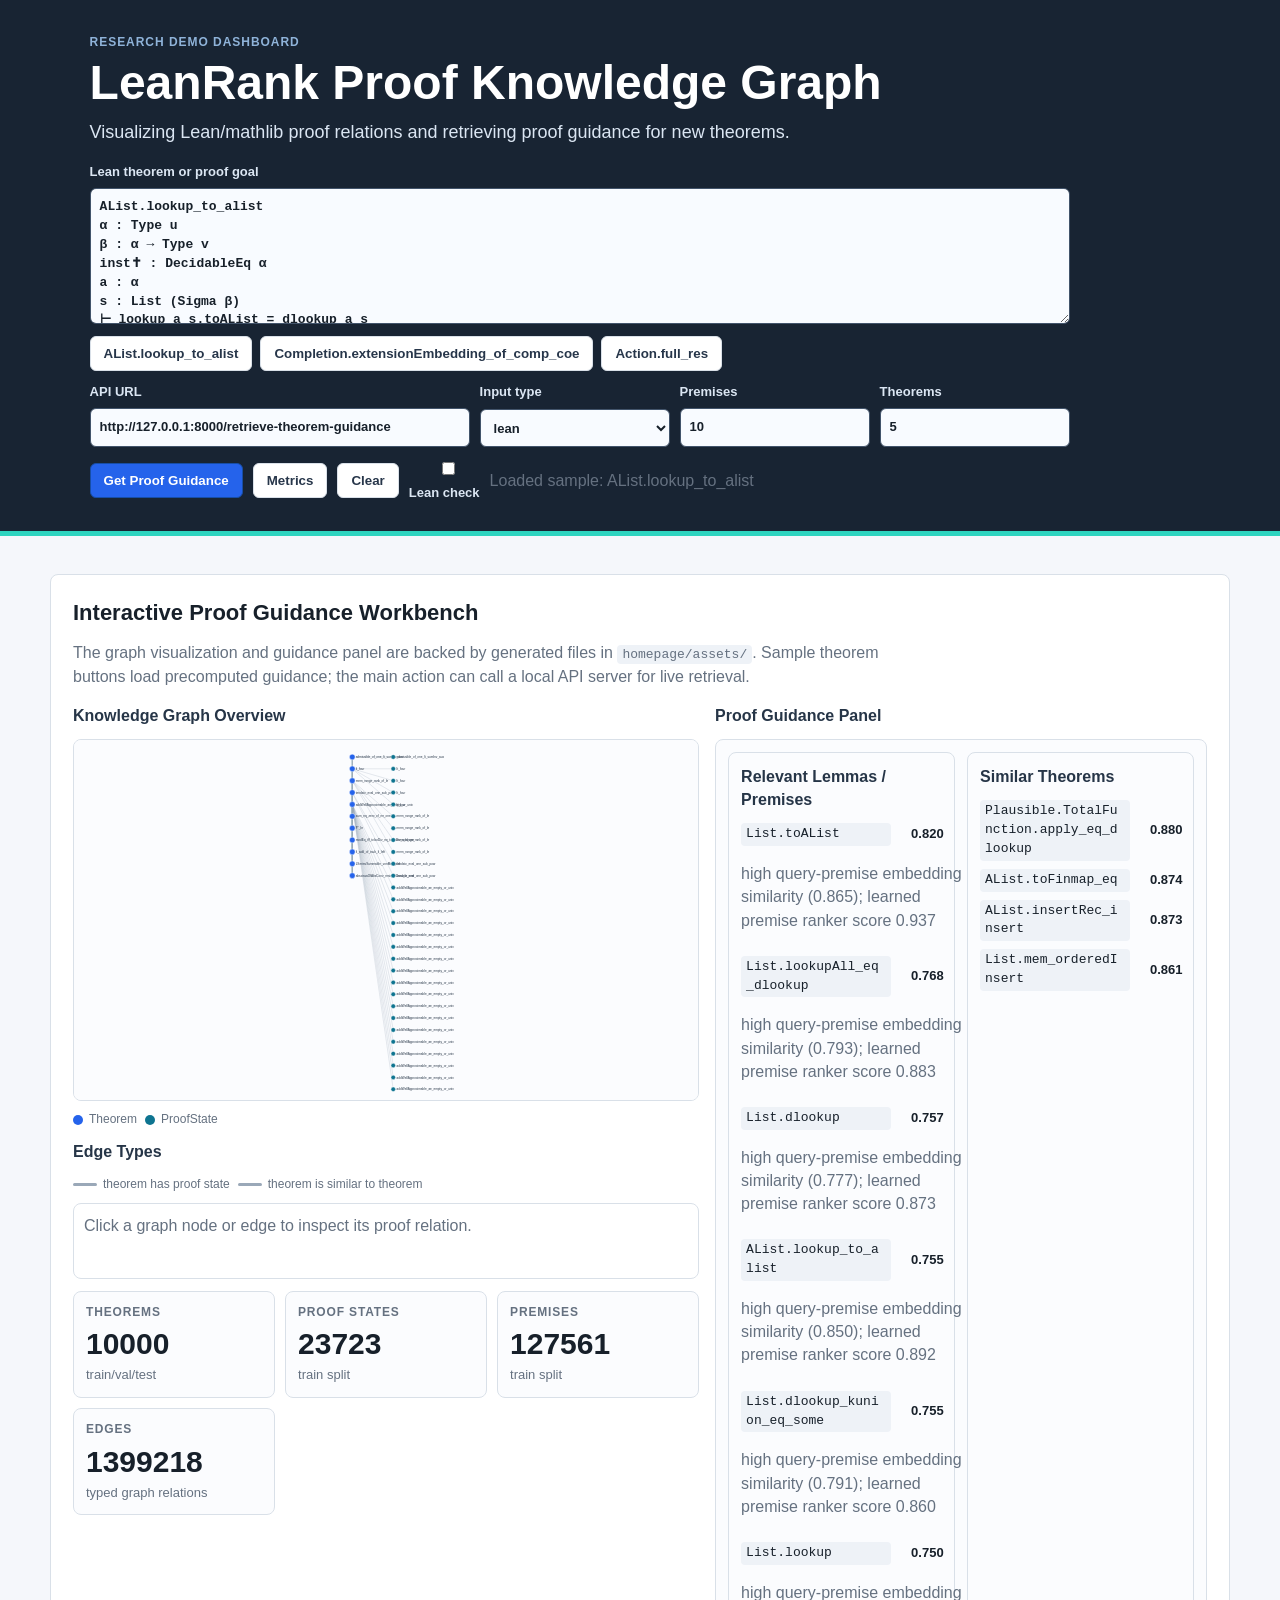
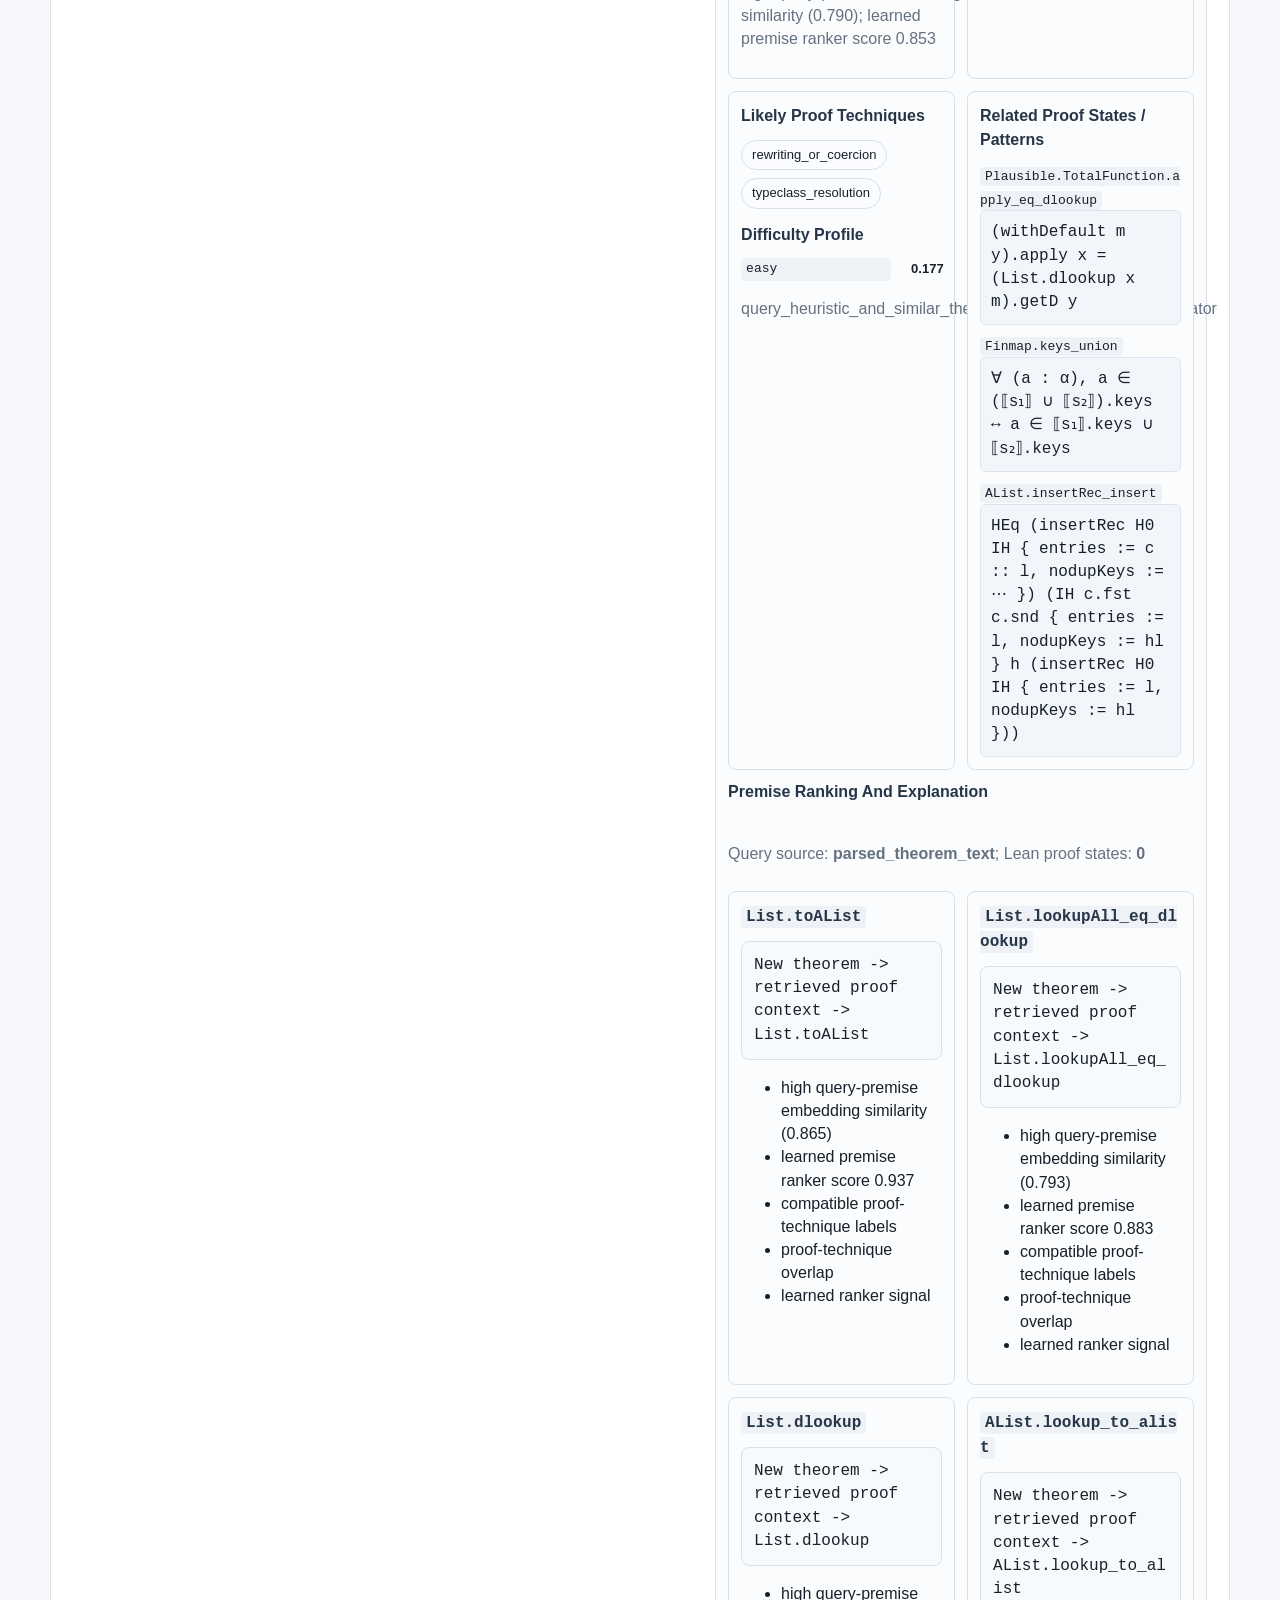
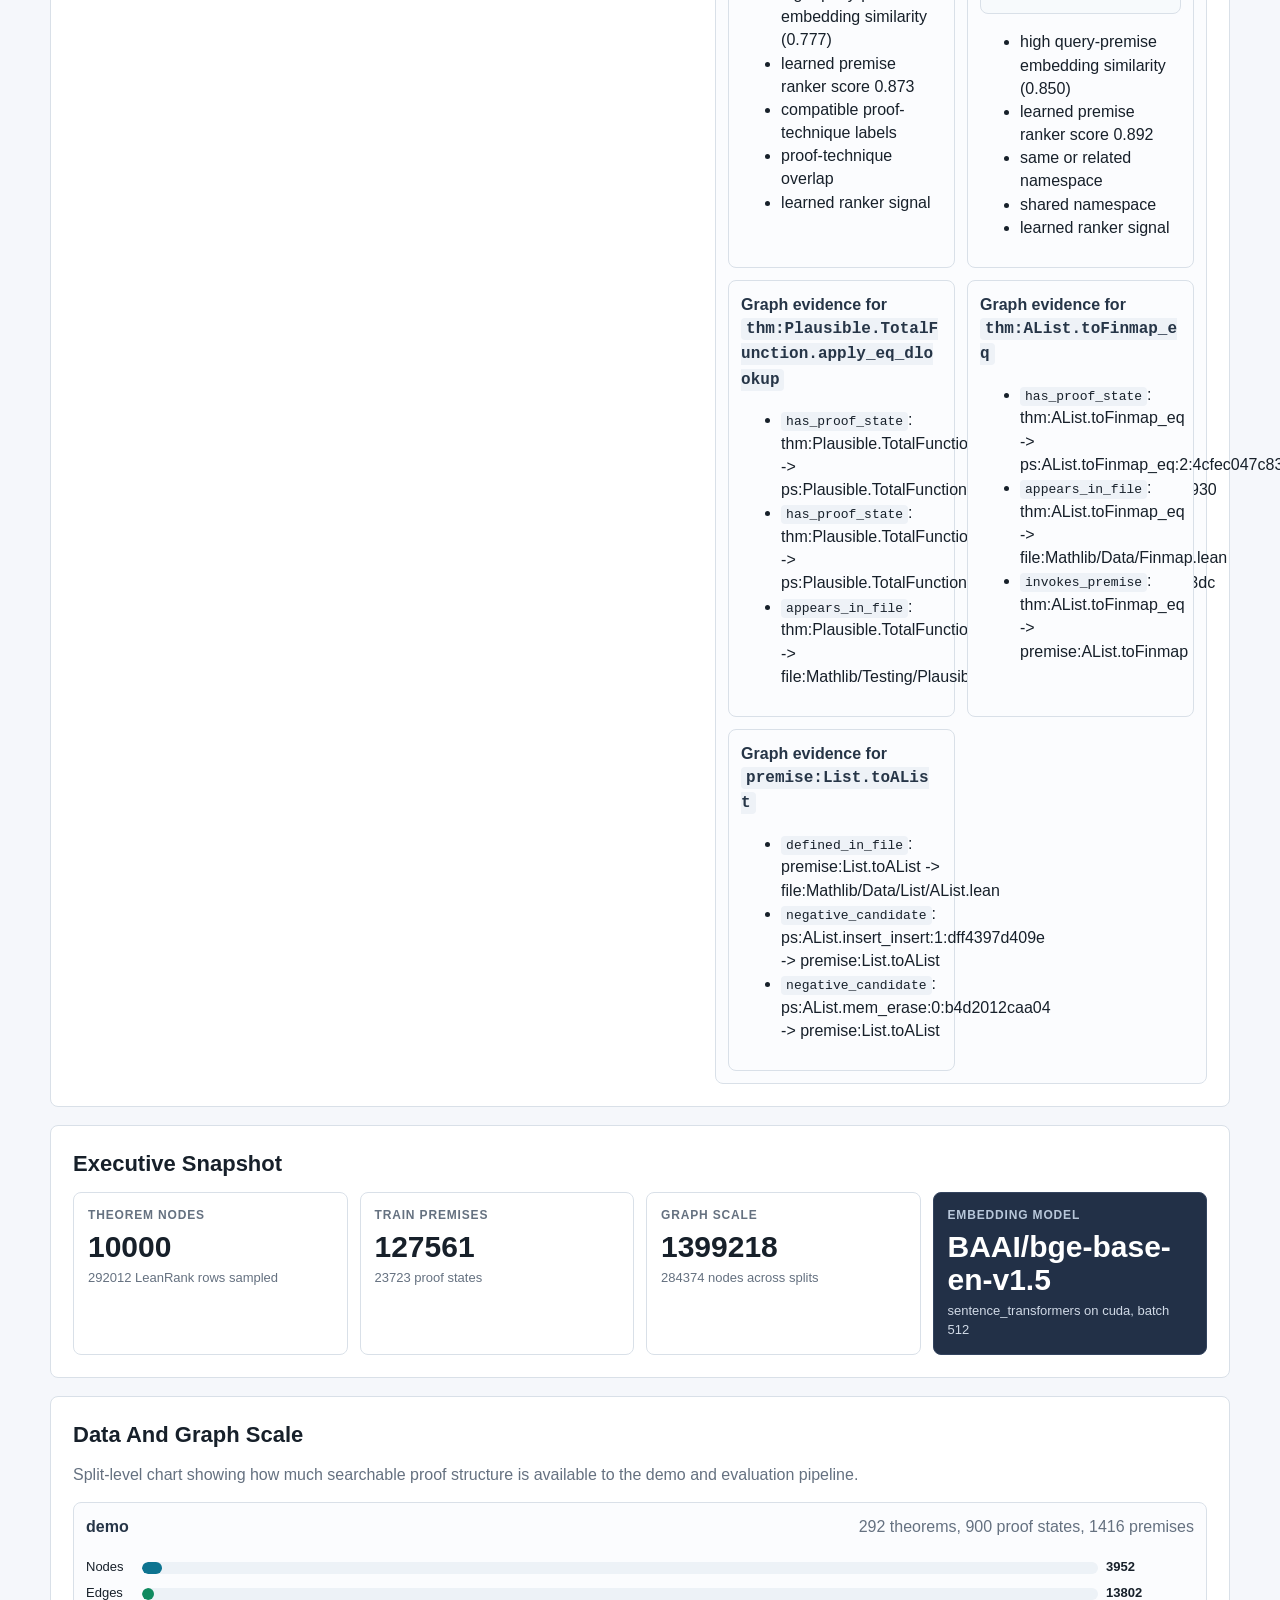
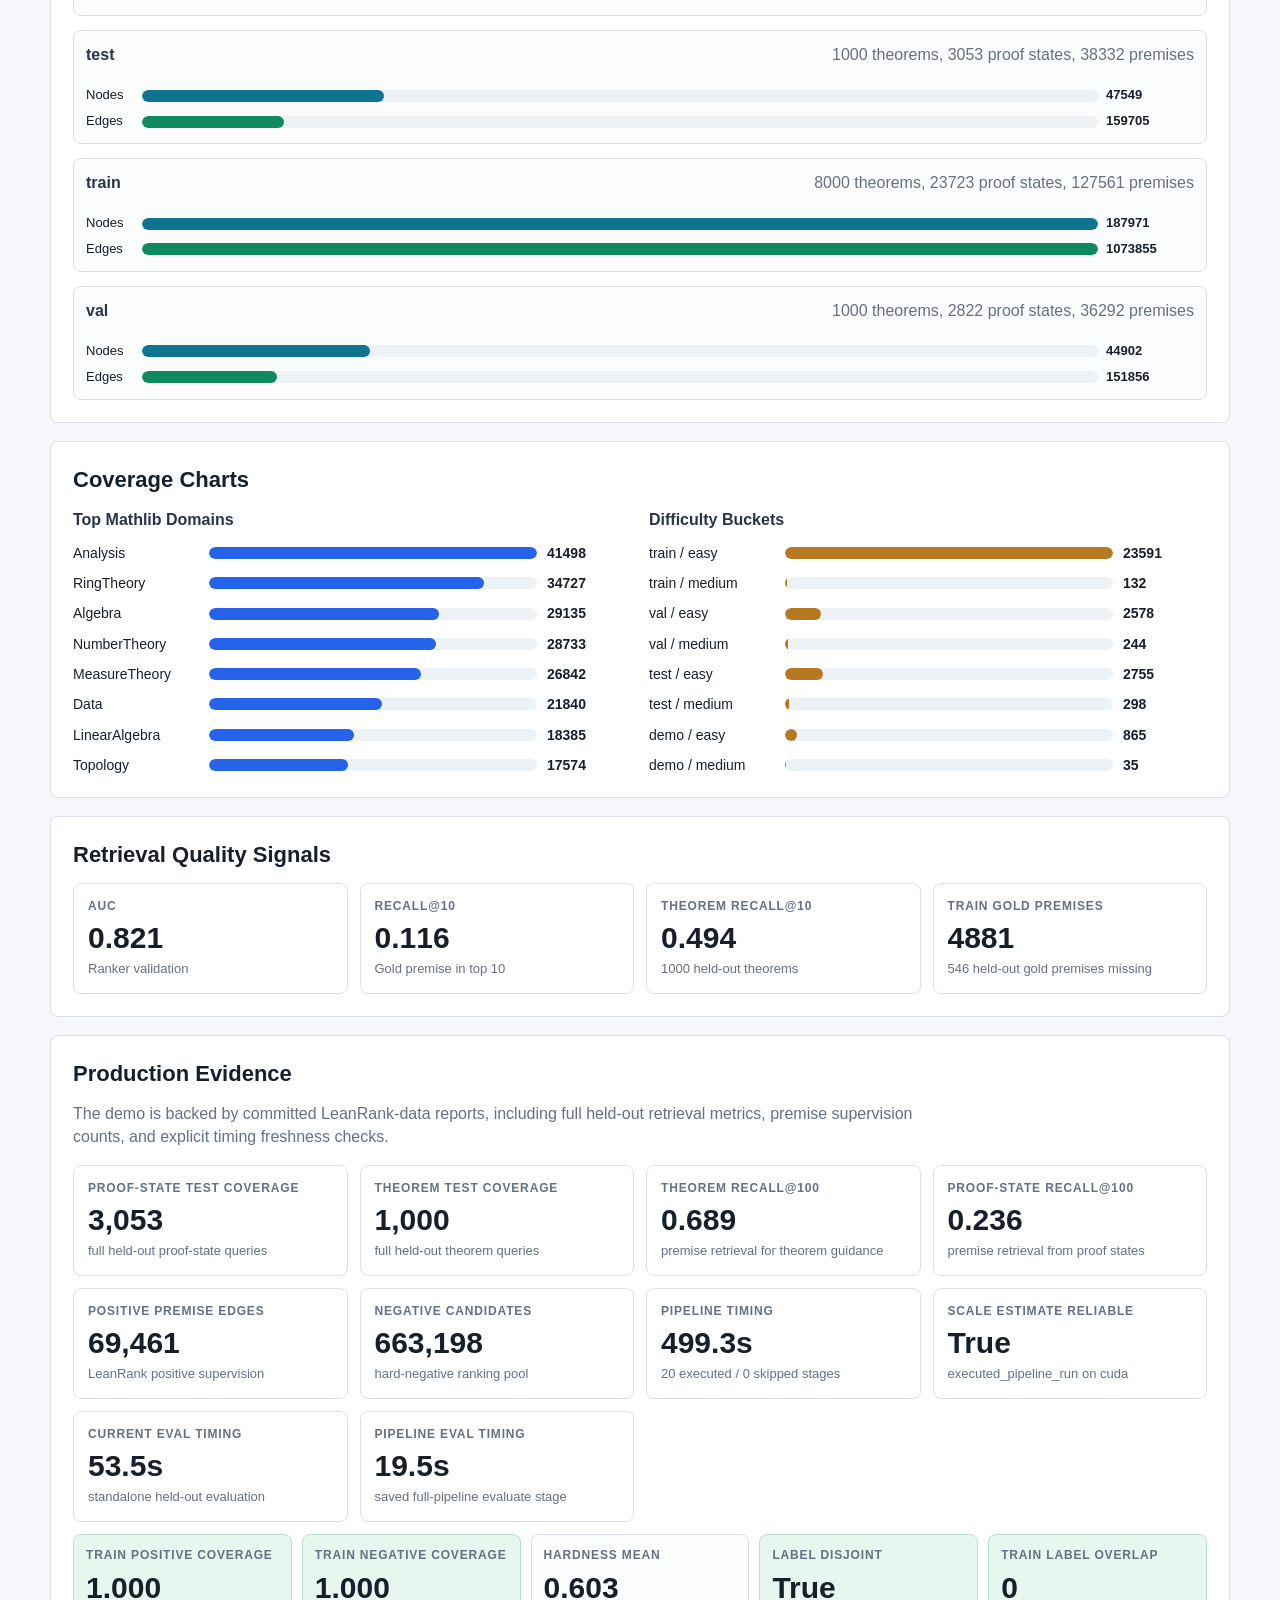
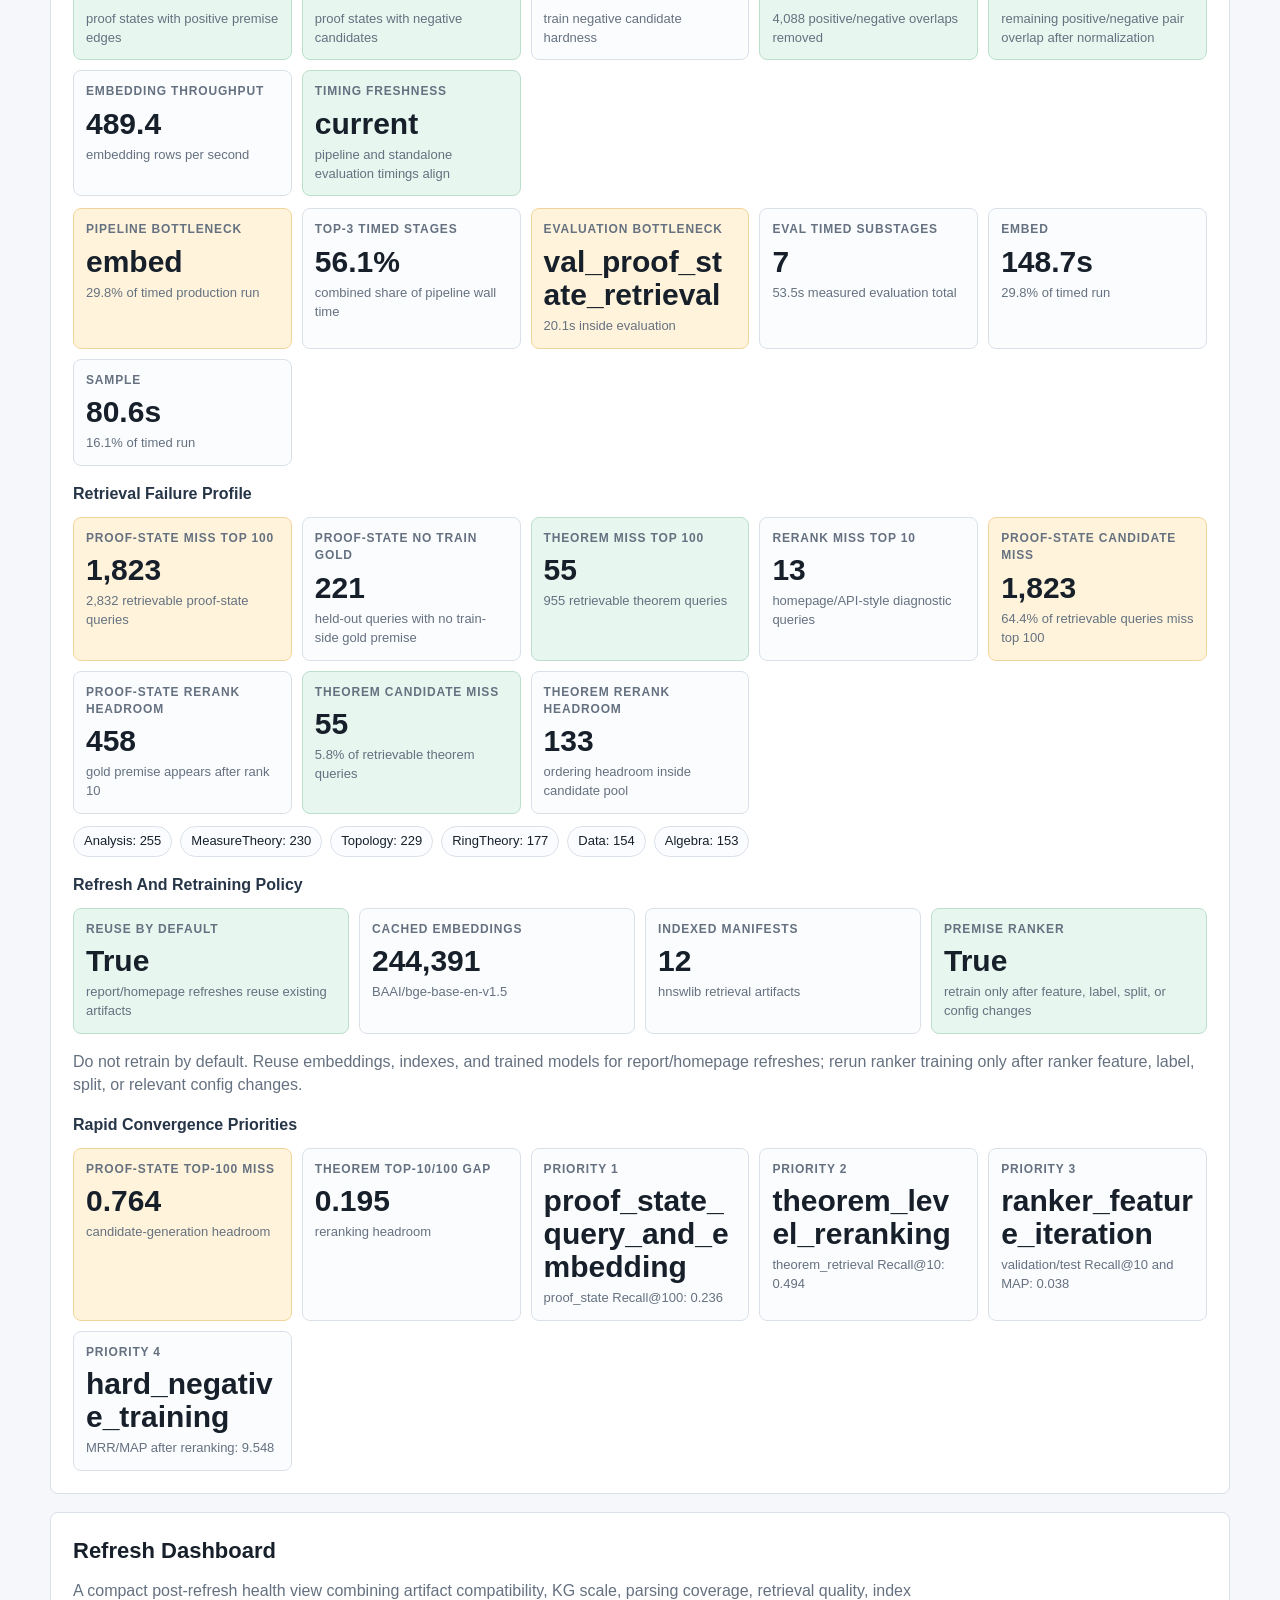
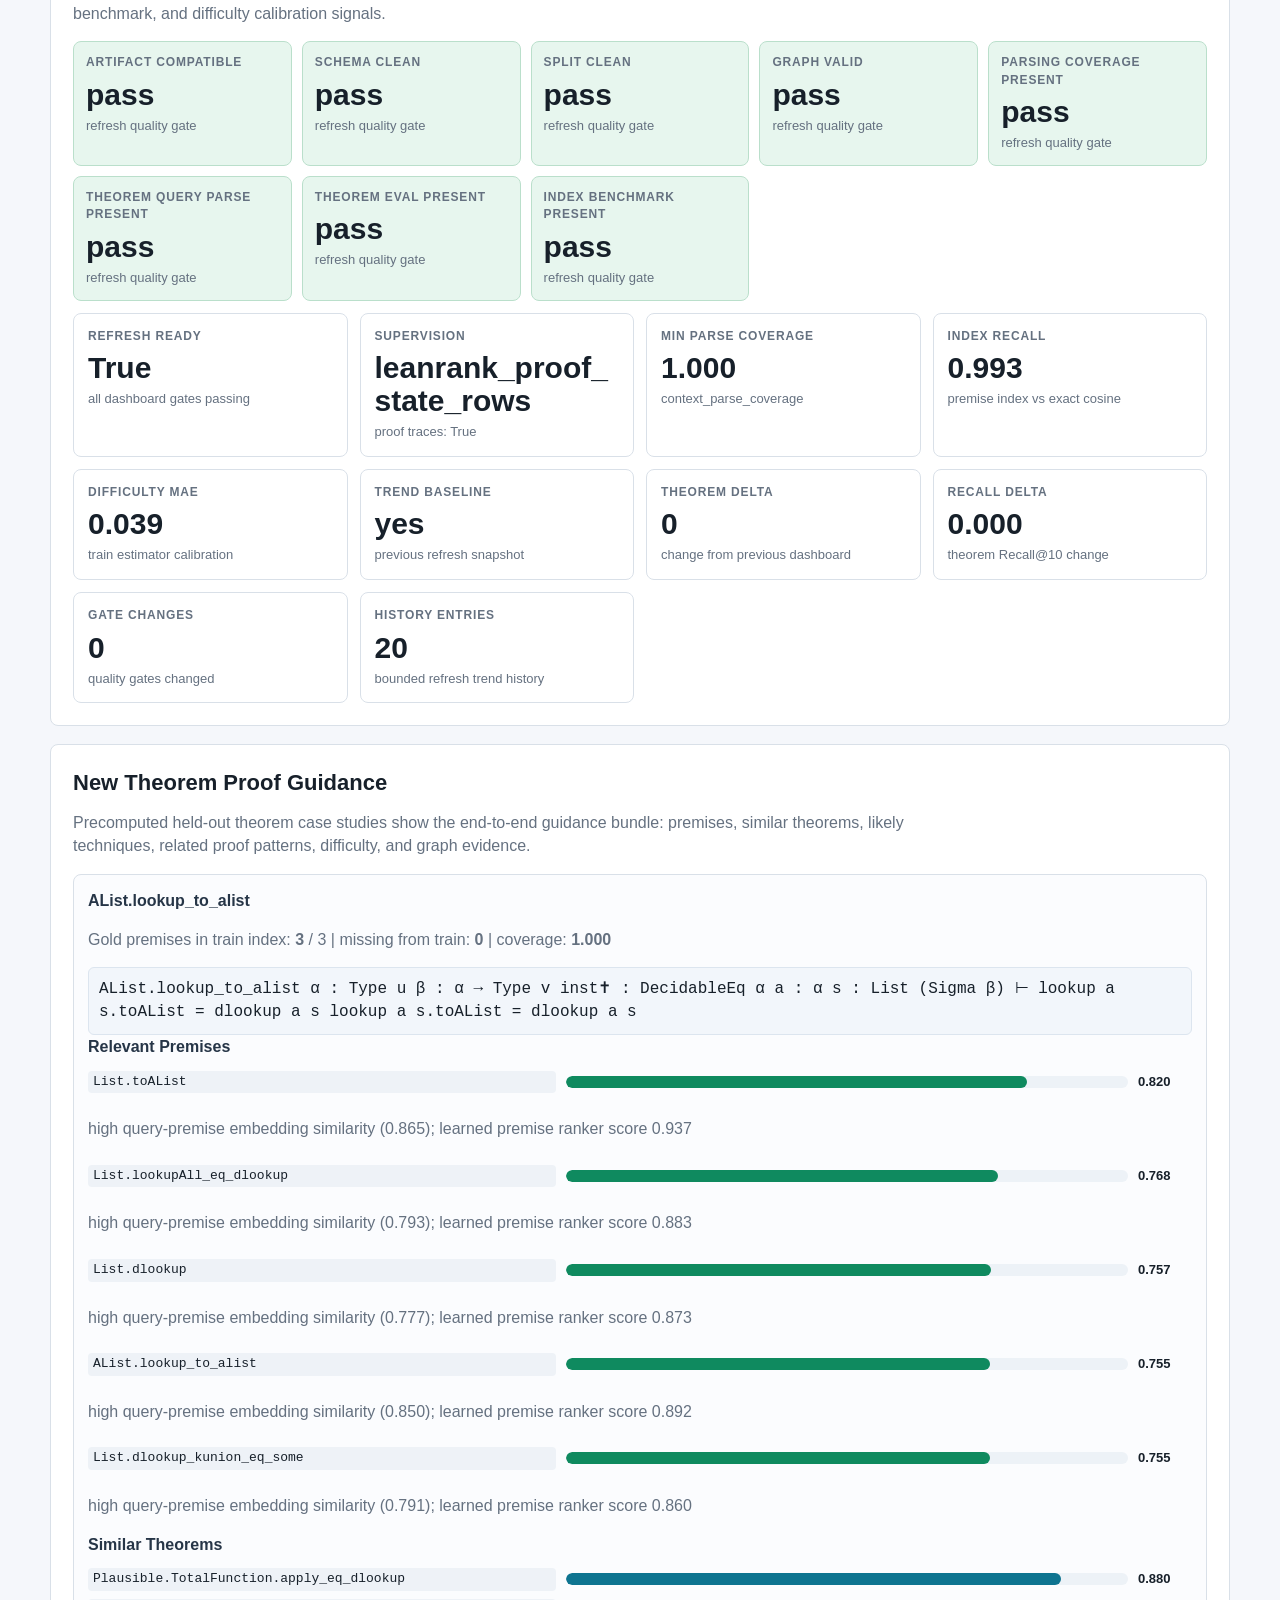
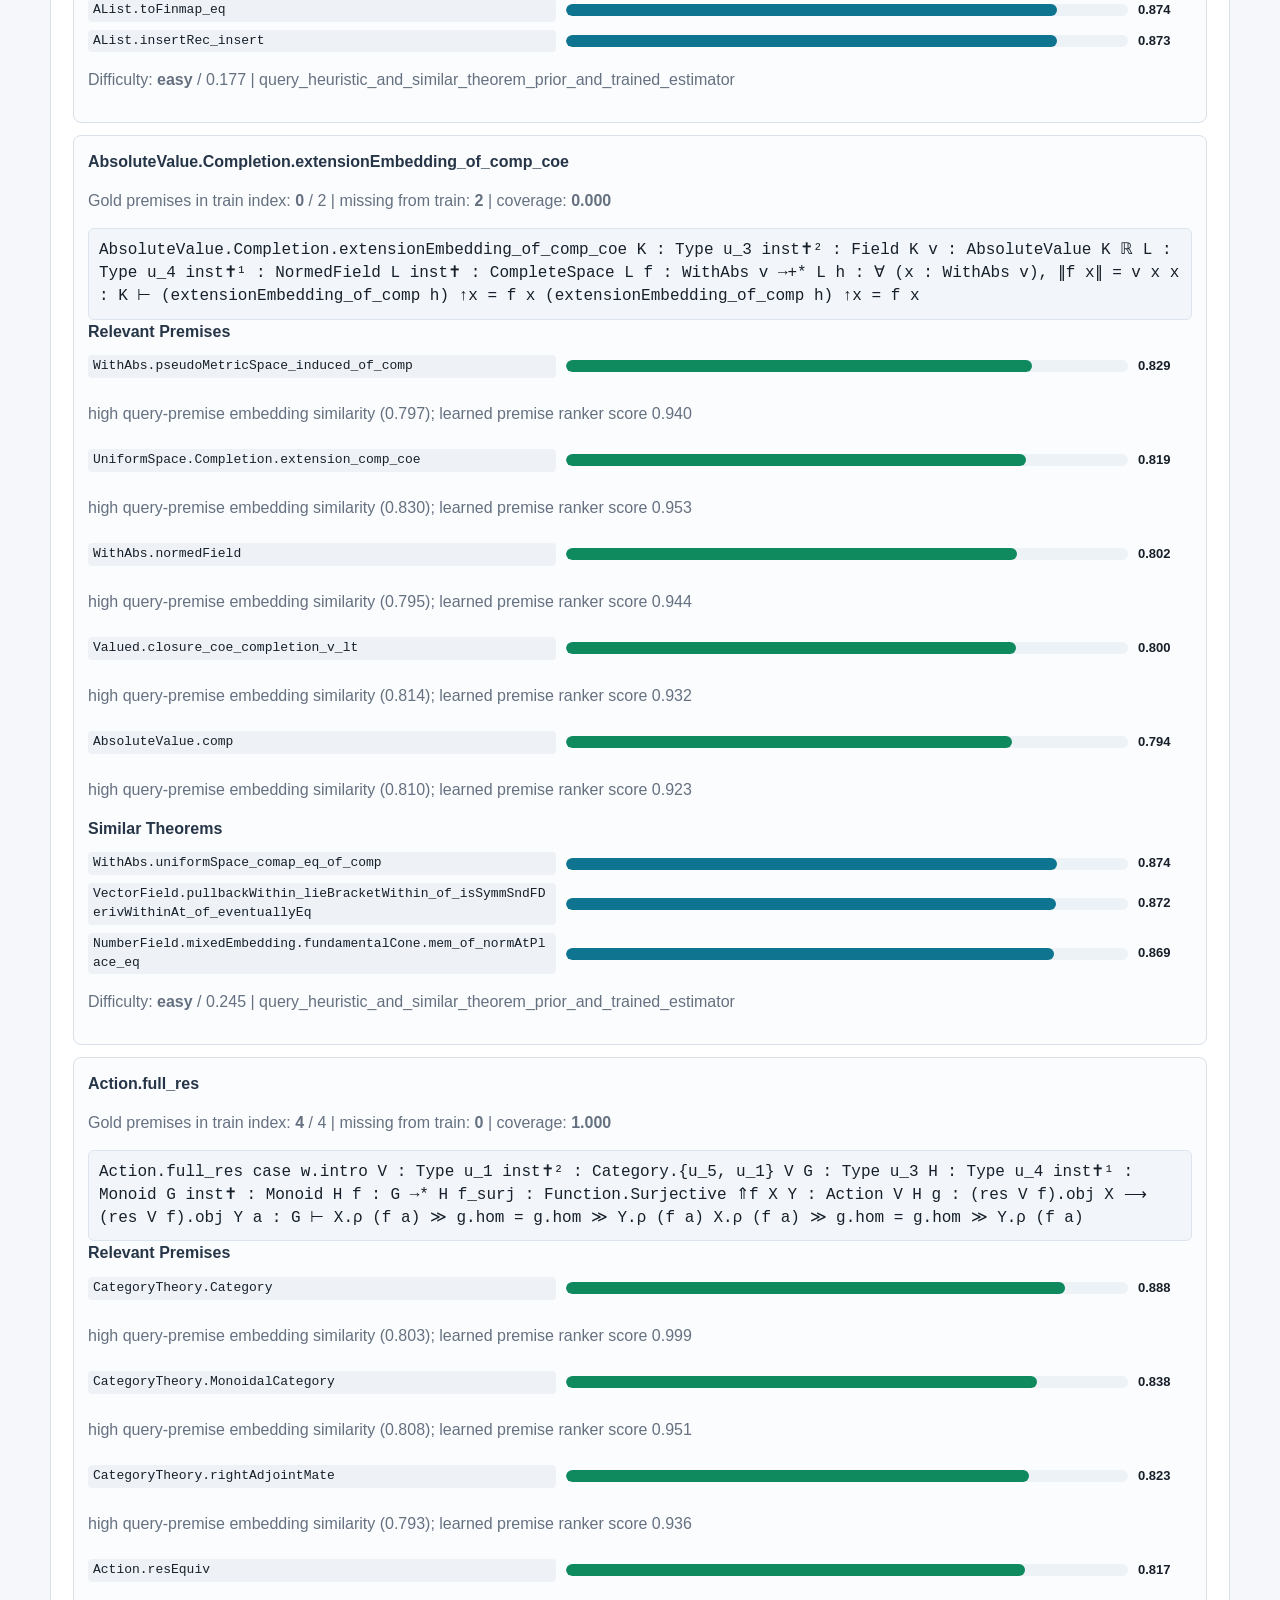
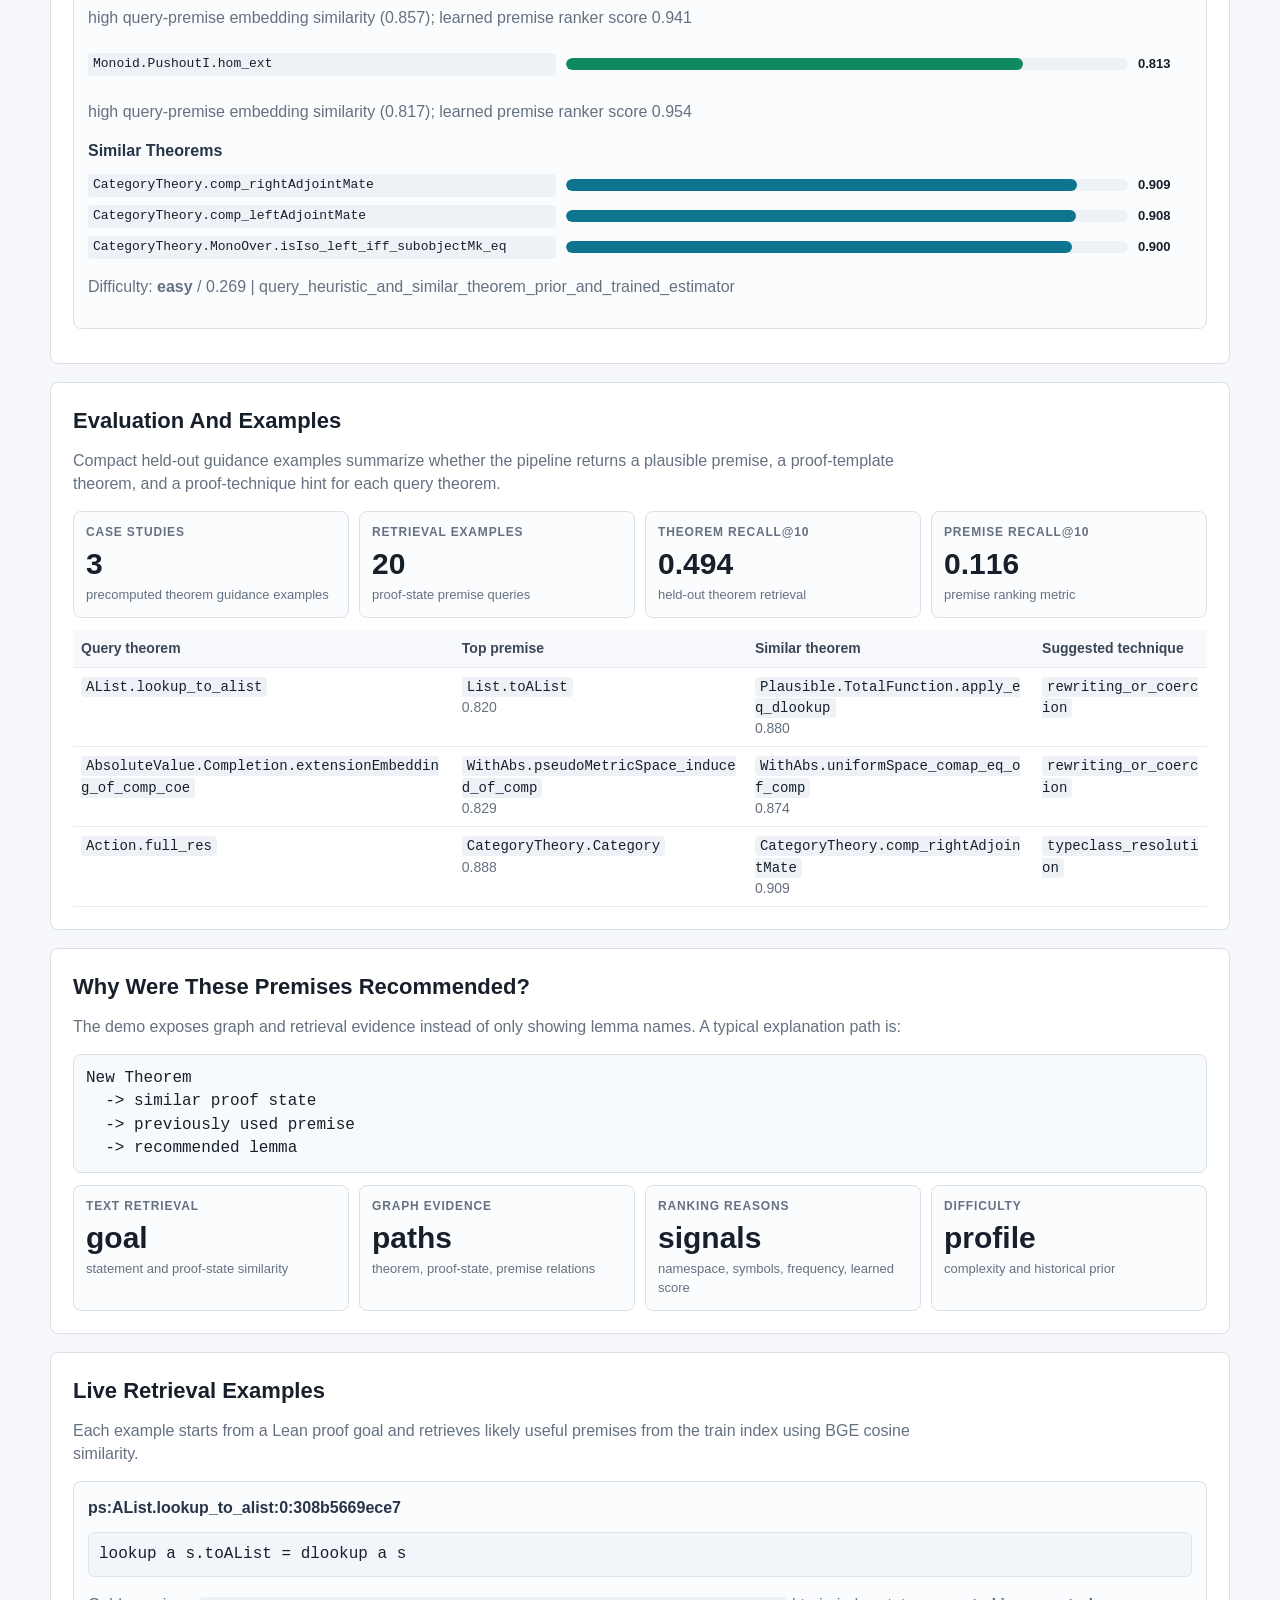
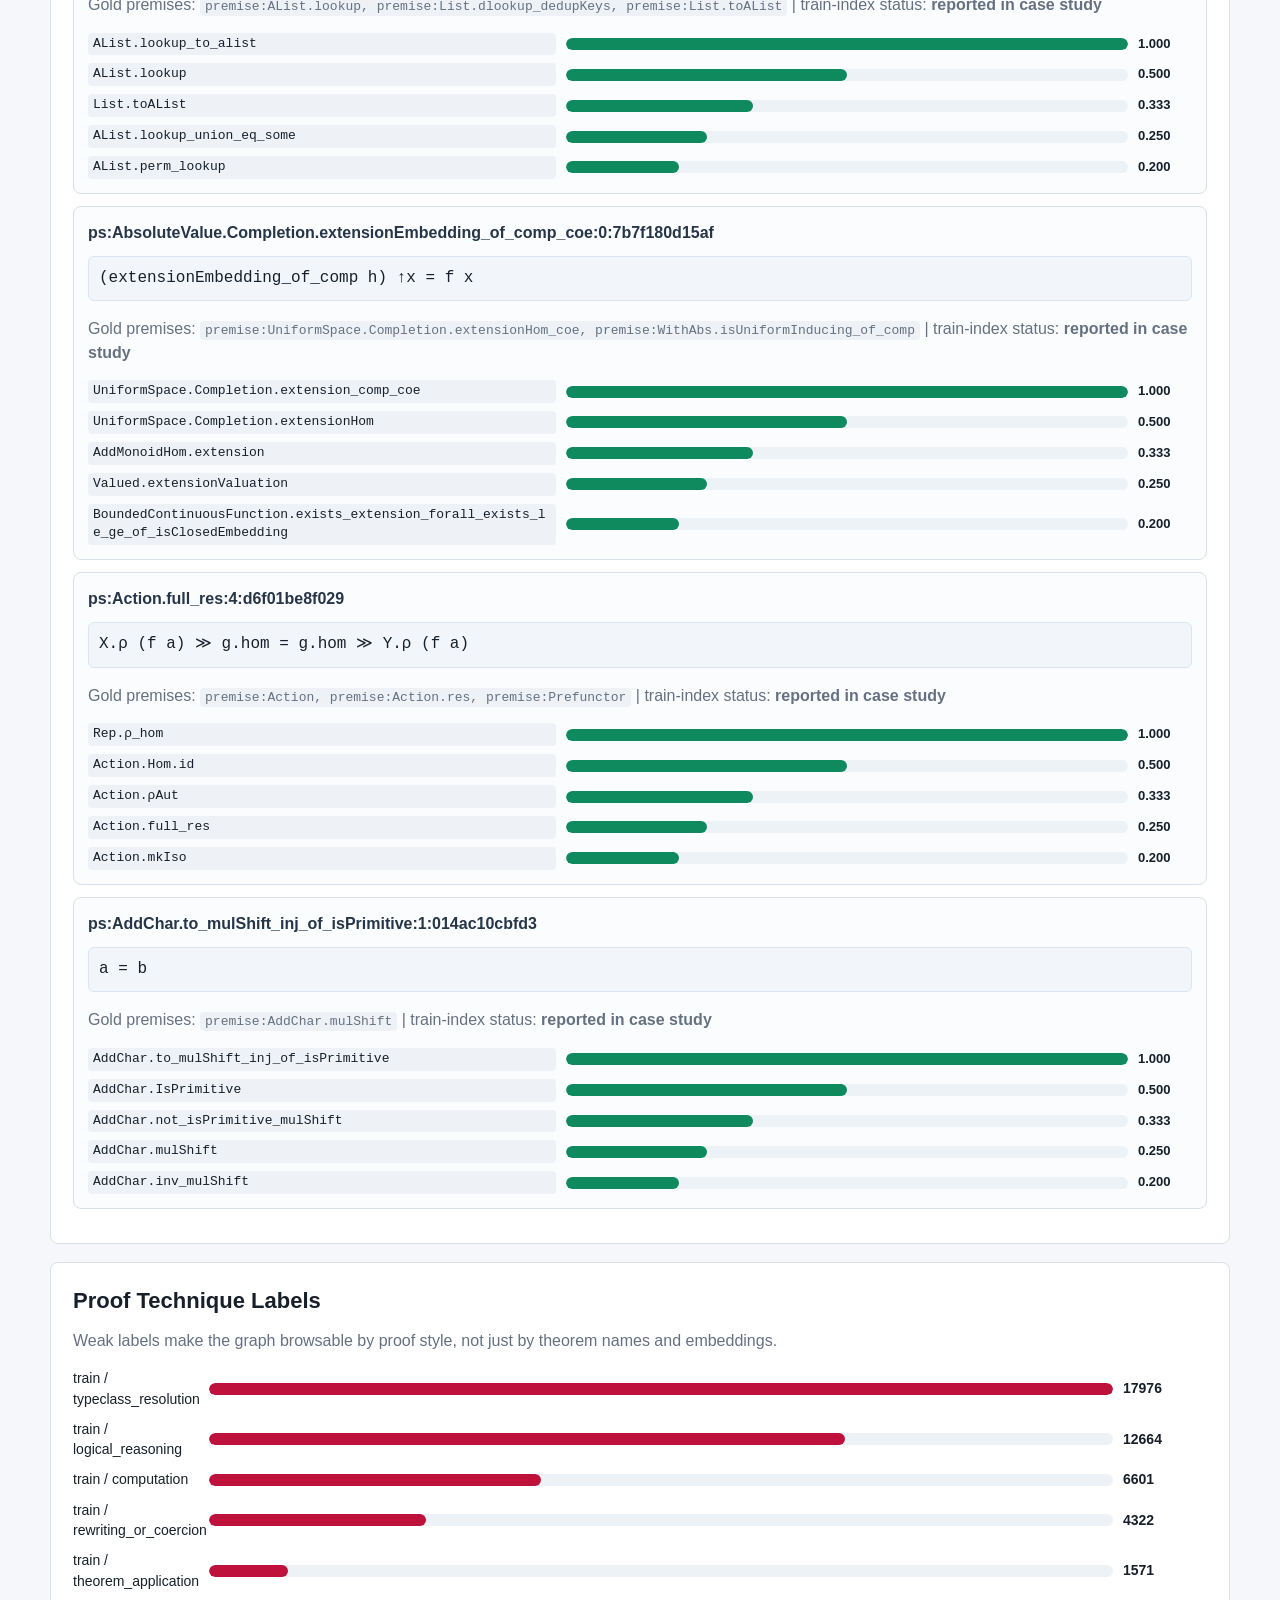
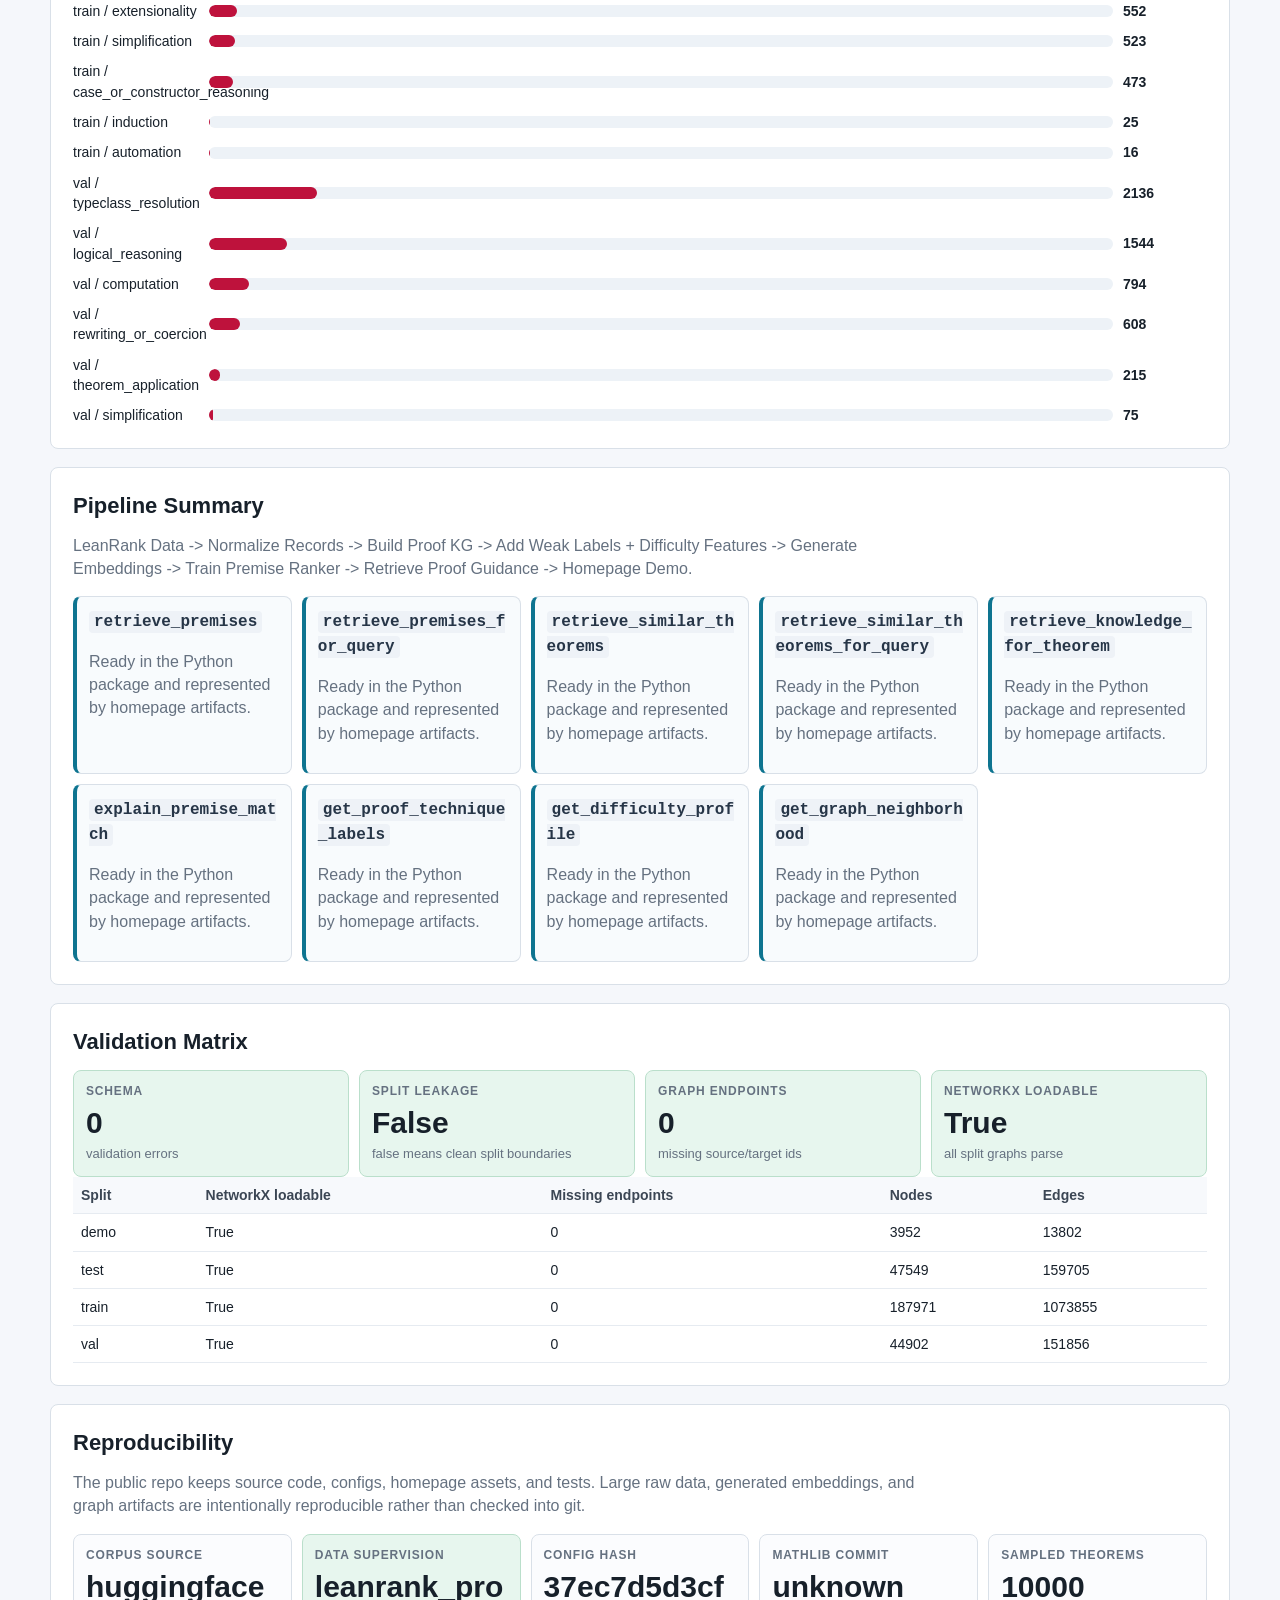
==== homepage/index.html @ 15376300 "Add hybrid candidate generation diagnostic" ====
<!doctype html>
<html lang="en">
<head>
  <meta charset="utf-8">
  <meta name="viewport" content="width=device-width,initial-scale=1">
  <title>ProofAtlas</title>
  <style>
    :root{
      color-scheme:light;
      --ink:#17202a;--muted:#657180;--line:#d9e0e8;--bg:#f5f7fb;--panel:#fff;
      --blue:#2563eb;--green:#0f8a5f;--teal:#0e7490;--amber:#b7791f;--rose:#be123c;
      --soft-blue:#e8f0ff;--soft-green:#e7f6ee;--soft-amber:#fff4db;--soft-teal:#e6f6f8;
    }
    *{box-sizing:border-box}
    body{font-family:Inter,Arial,sans-serif;margin:0;color:var(--ink);background:var(--bg);line-height:1.45}
    header{background:#182433;color:white;padding:34px 7vw 28px;border-bottom:5px solid #2dd4bf}
    header h1{font-size:48px;line-height:1;margin:0 0 12px;letter-spacing:0}
    header p{max-width:900px;color:#dbe6f3;font-size:18px;margin:0}
    header .demo-form{margin-top:18px;max-width:980px}
    header .demo-form label{color:#dbe6f3}
    header .demo-form textarea,header .demo-form input,header .demo-form select{border-color:#42546b;background:#f8fbff;color:var(--ink)}
    header .sample-row{display:flex;gap:8px;flex-wrap:wrap}
    main{max-width:1220px;margin:auto;padding:20px}
    section{background:var(--panel);border:1px solid var(--line);border-radius:8px;padding:22px;margin:18px 0}
    h2,h3{margin:0 0 12px;letter-spacing:0}
    h2{font-size:22px}
    h3{font-size:16px;color:#263547}
    table{border-collapse:collapse;width:100%;font-size:14px}
    td,th{border-bottom:1px solid #e6ebf1;padding:8px;text-align:left;vertical-align:top}
    th{color:#3b4654;background:#f7f9fc}
    code{background:#eef2f7;padding:2px 5px;border-radius:4px;overflow-wrap:anywhere}
    .muted{color:var(--muted)}
    .eyebrow{text-transform:uppercase;letter-spacing:.08em;font-size:12px;color:#8fb3d9;font-weight:700;margin-bottom:8px}
    .hero-grid{display:grid;grid-template-columns:1.3fr .9fr;gap:18px;margin-top:22px}
    .hero-panel{border:1px solid rgba(255,255,255,.18);border-radius:8px;padding:16px;background:rgba(255,255,255,.06)}
    .hero-panel h2{color:white}
    .hero-panel .chip{color:#27364a}
    .kpi-grid{display:grid;grid-template-columns:repeat(4,minmax(0,1fr));gap:12px}
    .kpi{background:white;border:1px solid var(--line);border-radius:8px;padding:14px;min-height:104px}
    .kpi.dark{background:#223047;border-color:#34445f;color:white}
    .label{font-size:12px;text-transform:uppercase;letter-spacing:.07em;color:var(--muted);font-weight:700}
    .dark .label{color:#b8c7da}
    .value{font-size:30px;font-weight:800;line-height:1.1;overflow-wrap:anywhere;margin-top:6px}
    .note{font-size:13px;color:var(--muted);margin-top:6px}
    .dark .note{color:#d0d9e6}
    .grid{display:grid;grid-template-columns:repeat(auto-fit,minmax(240px,1fr));gap:14px}
    .two-col{display:grid;grid-template-columns:minmax(0,1fr) minmax(0,1fr);gap:18px}
    .workbench{display:grid;grid-template-columns:minmax(0,1.12fr) minmax(360px,.88fr);gap:16px;align-items:start}
    .status-row{display:grid;grid-template-columns:repeat(auto-fit,minmax(190px,1fr));gap:10px}
    .status{border:1px solid var(--line);border-radius:8px;padding:12px;background:#fbfcfe}
    .status.ok{border-color:#badfcb;background:var(--soft-green)}
    .status.warn{border-color:#f1d49a;background:var(--soft-amber)}
    .pill{display:inline-flex;align-items:center;gap:6px;border-radius:999px;padding:5px 9px;font-size:12px;font-weight:700;background:#edf2f7;color:#27364a}
    .pill.ok{background:var(--soft-green);color:#166534}
    .pill.info{background:var(--soft-blue);color:#1d4ed8}
    .chips{display:flex;flex-wrap:wrap;gap:8px}
    .chip{border:1px solid var(--line);border-radius:999px;padding:5px 10px;background:#fafcff;font-size:13px}
    .chart{display:grid;gap:10px}
    .bar-row{display:grid;grid-template-columns:126px minmax(0,1fr) 84px;gap:10px;align-items:center;font-size:14px}
    .bar-track{height:12px;background:#edf2f7;border-radius:999px;overflow:hidden}
    .bar{height:100%;border-radius:999px;background:var(--blue)}
    .bar.green{background:var(--green)}
    .bar.teal{background:var(--teal)}
    .bar.amber{background:var(--amber)}
    .bar.rose{background:var(--rose)}
    .split-chart{display:grid;gap:14px}
    .split-item{border:1px solid var(--line);border-radius:8px;padding:12px;background:#fbfcfe}
    .split-head{display:flex;justify-content:space-between;gap:12px;align-items:baseline;margin-bottom:8px}
    .mini-bars{display:grid;gap:7px}
    .mini-bar{display:grid;grid-template-columns:48px minmax(0,1fr) 88px;gap:8px;align-items:center;font-size:13px}
    .example{border:1px solid var(--line);border-radius:8px;padding:14px;background:#fbfcfe;margin:12px 0}
    .goal{font-family:ui-monospace,SFMono-Regular,Menlo,monospace;background:#f2f6fb;border:1px solid #dce5ef;border-radius:6px;padding:10px;overflow-wrap:anywhere}
    .ranked{display:grid;gap:8px;margin-top:10px}
    .rank{display:grid;grid-template-columns:minmax(150px,1fr) minmax(0,1.2fr) 54px;gap:10px;align-items:center;font-size:13px}
    .demo-form{display:grid;gap:12px}
    .demo-form label{display:grid;gap:6px;font-size:13px;font-weight:700;color:#334155}
    .demo-form textarea,.demo-form input,.demo-form select{width:100%;border:1px solid var(--line);border-radius:6px;padding:9px;font:inherit;background:white;color:var(--ink)}
    .demo-form textarea{min-height:136px;font-family:ui-monospace,SFMono-Regular,Menlo,monospace;resize:vertical}
    .demo-controls{display:grid;grid-template-columns:2fr 1fr 1fr 1fr;gap:10px}
    .demo-actions{display:flex;gap:10px;align-items:center;flex-wrap:wrap}
    .button{border:1px solid #174ea6;background:var(--blue);color:white;border-radius:6px;padding:9px 13px;font-weight:800;cursor:pointer}
    .button.secondary{border-color:var(--line);background:white;color:#27364a}
    .demo-output{border:1px solid var(--line);border-radius:8px;background:#fbfcfe;padding:12px;min-height:120px;display:grid;gap:10px}
    .guidance-panel{min-height:360px}
    .guidance-grid{display:grid;grid-template-columns:repeat(2,minmax(0,1fr));gap:12px}
    .guidance-block{border:1px solid var(--line);border-radius:8px;background:#fbfcfe;padding:12px;min-width:0}
    .relation-path{font-family:ui-monospace,SFMono-Regular,Menlo,monospace;background:#f7fafc;border:1px solid var(--line);border-radius:8px;padding:12px;white-space:pre-wrap;overflow-wrap:anywhere}
    .demo-error{color:var(--rose);font-weight:700}
    .graph-view{border:1px solid var(--line);border-radius:8px;background:#fbfcfe;min-height:360px;overflow:auto}
    .graph-svg{width:100%;min-width:760px;height:360px;display:block}
    .graph-edge{stroke:#9aa8b8;stroke-width:1.2;opacity:.72;cursor:pointer}
    .graph-edge.active{stroke:var(--rose);stroke-width:2.6;opacity:1}
    .graph-node{stroke:white;stroke-width:1.5;cursor:pointer}
    .graph-node.active{stroke:var(--ink);stroke-width:3}
    .graph-label{font-size:11px;fill:#263547;pointer-events:none}
    .legend{display:flex;flex-wrap:wrap;gap:8px;margin-top:10px}
    .legend span{display:inline-flex;align-items:center;gap:6px;font-size:12px;color:var(--muted)}
    .swatch{width:10px;height:10px;border-radius:50%;display:inline-block}
    .edge-swatch{width:24px;height:3px;border-radius:999px;display:inline-block;background:#9aa8b8}
    .graph-detail{border:1px solid var(--line);border-radius:8px;background:#fff;padding:10px;margin-top:10px;min-height:76px}
    .timeline{display:grid;grid-template-columns:repeat(5,minmax(0,1fr));gap:10px}
    .step{border-left:4px solid var(--teal);background:#f8fbfd;border-radius:8px;padding:12px;border-top:1px solid var(--line);border-right:1px solid var(--line);border-bottom:1px solid var(--line)}
    .section-lead{color:var(--muted);max-width:850px;margin:0 0 16px}
    @media (max-width:900px){
      header h1{font-size:38px}
      .hero-grid,.two-col,.timeline,.workbench,.guidance-grid{grid-template-columns:1fr}
      .kpi-grid{grid-template-columns:repeat(2,minmax(0,1fr))}
    }
    @media (max-width:560px){
      main{padding:12px}
      section{padding:16px}
      .kpi-grid{grid-template-columns:1fr}
      .bar-row,.mini-bar,.rank{grid-template-columns:1fr}
      .demo-controls{grid-template-columns:1fr}
      .bar-track{height:14px}
    }
  </style>
</head>
<body>
<header>
  <div class="eyebrow">Research demo dashboard</div>
  <h1>LeanRank Proof Knowledge Graph</h1>
  <p>Visualizing Lean/mathlib proof relations and retrieving proof guidance for new theorems.</p>
  <div class="demo-form">
    <label>Lean theorem or proof goal
      <textarea id="api-theorem">theorem Nat.self_eq (x : Nat) : x = x := by
  simpa</textarea>
    </label>
    <div class="sample-row" id="sample-theorems"></div>
    <div class="demo-controls">
      <label>API URL
        <input id="api-url" value="http://127.0.0.1:8000/retrieve-theorem-guidance">
      </label>
      <label>Input type
        <select id="api-input-type">
          <option value="lean">lean</option>
          <option value="theorem">theorem</option>
          <option value="proof_state">proof_state</option>
          <option value="goal">goal</option>
        </select>
      </label>
      <label>Premises
        <input id="api-k-premises" type="number" min="1" max="50" value="10">
      </label>
      <label>Theorems
        <input id="api-k-theorems" type="number" min="1" max="20" value="5">
      </label>
    </div>
    <div class="demo-actions">
      <button class="button" id="api-submit" type="button">Get Proof Guidance</button>
      <button class="button secondary" id="api-metrics" type="button">Metrics</button>
      <button class="button secondary" id="api-clear" type="button">Clear</button>
      <label class="muted"><input id="api-validate-lean" type="checkbox"> Lean check</label>
      <span class="muted" id="api-status">Idle</span>
    </div>
  </div>
</header>
<main>
  <section>
    <h2>Interactive Proof Guidance Workbench</h2>
    <p class="section-lead">The graph visualization and guidance panel are backed by generated files in <code>homepage/assets/</code>. Sample theorem buttons load precomputed guidance; the main action can call a local API server for live retrieval.</p>
    <div class="workbench">
      <div>
        <h3>Knowledge Graph Overview</h3>
        <div class="graph-view">
          <svg class="graph-svg" id="kg-svg" viewBox="0 0 900 360" role="img" aria-label="LeanRank proof knowledge graph sample"></svg>
        </div>
        <div class="legend" id="kg-legend"></div>
        <h3 style="margin-top:12px">Edge Types</h3>
        <div class="legend" id="kg-edge-legend"></div>
        <div class="graph-detail" id="kg-detail">
          <span class="muted">Click a graph node or edge to inspect its proof relation.</span>
        </div>
        <div class="status-row" style="margin-top:12px">
          <div class="status"><div class="label">Theorems</div><div class="value">10000</div><div class="note">train/val/test</div></div>
          <div class="status"><div class="label">Proof states</div><div class="value">23723</div><div class="note">train split</div></div>
          <div class="status"><div class="label">Premises</div><div class="value">127561</div><div class="note">train split</div></div>
          <div class="status"><div class="label">Edges</div><div class="value">1399218</div><div class="note">typed graph relations</div></div>
        </div>
      </div>
      <div>
        <h3>Proof Guidance Panel</h3>
        <div class="demo-output guidance-panel" id="api-output">
          <span class="muted">Choose a sample theorem or run live retrieval.</span>
        </div>
      </div>
    </div>
  </section>

  <section>
    <h2>Executive Snapshot</h2>
    <div class="kpi-grid">
      <div class="kpi"><div class="label">Theorem nodes</div><div class="value">10000</div><div class="note">292012 LeanRank rows sampled</div></div>
      <div class="kpi"><div class="label">Train premises</div><div class="value">127561</div><div class="note">23723 proof states</div></div>
      <div class="kpi"><div class="label">Graph scale</div><div class="value">1399218</div><div class="note">284374 nodes across splits</div></div>
      <div class="kpi dark"><div class="label">Embedding model</div><div class="value">BAAI/bge-base-en-v1.5</div><div class="note">sentence_transformers on cuda, batch 512</div></div>
    </div>
  </section>

  <section>
    <h2>Data And Graph Scale</h2>
    <p class="section-lead">Split-level chart showing how much searchable proof structure is available to the demo and evaluation pipeline.</p>
    <div class="split-chart">

      <div class="split-item">
        <div class="split-head"><h3>demo</h3><span class="muted">292 theorems, 900 proof states, 1416 premises</span></div>
        <div class="mini-bars">
          <div class="mini-bar"><span>Nodes</span><div class="bar-track"><div class="bar teal" style="width:2.1%"></div></div><b>3952</b></div>
          <div class="mini-bar"><span>Edges</span><div class="bar-track"><div class="bar green" style="width:1.3%"></div></div><b>13802</b></div>
        </div>
      </div>

      <div class="split-item">
        <div class="split-head"><h3>test</h3><span class="muted">1000 theorems, 3053 proof states, 38332 premises</span></div>
        <div class="mini-bars">
          <div class="mini-bar"><span>Nodes</span><div class="bar-track"><div class="bar teal" style="width:25.3%"></div></div><b>47549</b></div>
          <div class="mini-bar"><span>Edges</span><div class="bar-track"><div class="bar green" style="width:14.9%"></div></div><b>159705</b></div>
        </div>
      </div>

      <div class="split-item">
        <div class="split-head"><h3>train</h3><span class="muted">8000 theorems, 23723 proof states, 127561 premises</span></div>
        <div class="mini-bars">
          <div class="mini-bar"><span>Nodes</span><div class="bar-track"><div class="bar teal" style="width:100.0%"></div></div><b>187971</b></div>
          <div class="mini-bar"><span>Edges</span><div class="bar-track"><div class="bar green" style="width:100.0%"></div></div><b>1073855</b></div>
        </div>
      </div>

      <div class="split-item">
        <div class="split-head"><h3>val</h3><span class="muted">1000 theorems, 2822 proof states, 36292 premises</span></div>
        <div class="mini-bars">
          <div class="mini-bar"><span>Nodes</span><div class="bar-track"><div class="bar teal" style="width:23.9%"></div></div><b>44902</b></div>
          <div class="mini-bar"><span>Edges</span><div class="bar-track"><div class="bar green" style="width:14.1%"></div></div><b>151856</b></div>
        </div>
      </div>

    </div>
  </section>

  <section>
    <h2>Coverage Charts</h2>
    <div class="two-col">
      <div>
        <h3>Top Mathlib Domains</h3>
        <div class="chart">

          <div class="bar-row"><span>Analysis</span><div class="bar-track"><div class="bar" style="width:100.0%"></div></div><b>41498</b></div>

          <div class="bar-row"><span>RingTheory</span><div class="bar-track"><div class="bar" style="width:83.7%"></div></div><b>34727</b></div>

          <div class="bar-row"><span>Algebra</span><div class="bar-track"><div class="bar" style="width:70.2%"></div></div><b>29135</b></div>

          <div class="bar-row"><span>NumberTheory</span><div class="bar-track"><div class="bar" style="width:69.2%"></div></div><b>28733</b></div>

          <div class="bar-row"><span>MeasureTheory</span><div class="bar-track"><div class="bar" style="width:64.7%"></div></div><b>26842</b></div>

          <div class="bar-row"><span>Data</span><div class="bar-track"><div class="bar" style="width:52.6%"></div></div><b>21840</b></div>

          <div class="bar-row"><span>LinearAlgebra</span><div class="bar-track"><div class="bar" style="width:44.3%"></div></div><b>18385</b></div>

          <div class="bar-row"><span>Topology</span><div class="bar-track"><div class="bar" style="width:42.3%"></div></div><b>17574</b></div>

        </div>
      </div>
      <div>
        <h3>Difficulty Buckets</h3>
        <div class="chart">

          <div class="bar-row"><span>train / easy</span><div class="bar-track"><div class="bar amber" style="width:100.0%"></div></div><b>23591</b></div>

          <div class="bar-row"><span>train / medium</span><div class="bar-track"><div class="bar amber" style="width:0.6%"></div></div><b>132</b></div>

          <div class="bar-row"><span>val / easy</span><div class="bar-track"><div class="bar amber" style="width:10.9%"></div></div><b>2578</b></div>

          <div class="bar-row"><span>val / medium</span><div class="bar-track"><div class="bar amber" style="width:1.0%"></div></div><b>244</b></div>

          <div class="bar-row"><span>test / easy</span><div class="bar-track"><div class="bar amber" style="width:11.7%"></div></div><b>2755</b></div>

          <div class="bar-row"><span>test / medium</span><div class="bar-track"><div class="bar amber" style="width:1.3%"></div></div><b>298</b></div>

          <div class="bar-row"><span>demo / easy</span><div class="bar-track"><div class="bar amber" style="width:3.7%"></div></div><b>865</b></div>

          <div class="bar-row"><span>demo / medium</span><div class="bar-track"><div class="bar amber" style="width:0.1%"></div></div><b>35</b></div>

        </div>
      </div>
    </div>
  </section>

  <section>
    <h2>Retrieval Quality Signals</h2>
    <div class="kpi-grid">
      <div class="kpi"><div class="label">AUC</div><div class="value">0.821</div><div class="note">Ranker validation</div></div>
      <div class="kpi"><div class="label">Recall@10</div><div class="value">0.116</div><div class="note">Gold premise in top 10</div></div>
      <div class="kpi"><div class="label">Theorem Recall@10</div><div class="value">0.494</div><div class="note">1000 held-out theorems</div></div>
      <div class="kpi"><div class="label">Train gold premises</div><div class="value">4881</div><div class="note">546 held-out gold premises missing</div></div>
    </div>
  </section>

  <section>
    <h2>Production Evidence</h2>

    <p class="section-lead">The demo is backed by committed LeanRank-data reports, including full held-out retrieval metrics, premise supervision counts, and explicit timing freshness checks.</p>
    <div class="kpi-grid">
      <div class="kpi"><div class="label">Proof-state test coverage</div><div class="value">3,053</div><div class="note">full held-out proof-state queries</div></div>
      <div class="kpi"><div class="label">Theorem test coverage</div><div class="value">1,000</div><div class="note">full held-out theorem queries</div></div>
      <div class="kpi"><div class="label">Theorem Recall@100</div><div class="value">0.689</div><div class="note">premise retrieval for theorem guidance</div></div>
      <div class="kpi"><div class="label">Proof-state Recall@100</div><div class="value">0.236</div><div class="note">premise retrieval from proof states</div></div>
      <div class="kpi"><div class="label">Positive premise edges</div><div class="value">69,461</div><div class="note">LeanRank positive supervision</div></div>
      <div class="kpi"><div class="label">Negative candidates</div><div class="value">663,198</div><div class="note">hard-negative ranking pool</div></div>
      <div class="kpi"><div class="label">Pipeline timing</div><div class="value">499.3s</div><div class="note">20 executed / 0 skipped stages</div></div>
      <div class="kpi"><div class="label">Scale estimate reliable</div><div class="value">True</div><div class="note">executed_pipeline_run on cuda</div></div>
      <div class="kpi"><div class="label">Current eval timing</div><div class="value">53.5s</div><div class="note">standalone held-out evaluation</div></div>
      <div class="kpi"><div class="label">Pipeline eval timing</div><div class="value">19.5s</div><div class="note">saved full-pipeline evaluate stage</div></div>
    </div>
    <div class="status-row" style="margin-top:12px">
      <div class="status ok"><div class="label">Train positive coverage</div><div class="value">1.000</div><div class="note">proof states with positive premise edges</div></div>
      <div class="status ok"><div class="label">Train negative coverage</div><div class="value">1.000</div><div class="note">proof states with negative candidates</div></div>
      <div class="status"><div class="label">Hardness mean</div><div class="value">0.603</div><div class="note">train negative candidate hardness</div></div>
      <div class="status ok"><div class="label">Label disjoint</div><div class="value">True</div><div class="note">4,088 positive/negative overlaps removed</div></div>
      <div class="status ok"><div class="label">Train label overlap</div><div class="value">0</div><div class="note">remaining positive/negative pair overlap after normalization</div></div>
      <div class="status"><div class="label">Embedding throughput</div><div class="value">489.4</div><div class="note">embedding rows per second</div></div>

      <div class="status ok"><div class="label">Timing freshness</div><div class="value">current</div><div class="note">pipeline and standalone evaluation timings align</div></div>

    </div>




    <div class="status-row" style="margin-top:12px">
      <div class="status warn"><div class="label">Pipeline bottleneck</div><div class="value">embed</div><div class="note">29.8% of timed production run</div></div>
      <div class="status"><div class="label">Top-3 timed stages</div><div class="value">56.1%</div><div class="note">combined share of pipeline wall time</div></div>

      <div class="status warn"><div class="label">Evaluation bottleneck</div><div class="value">val_proof_state_retrieval</div><div class="note">20.1s inside evaluation</div></div>
      <div class="status"><div class="label">Eval timed substages</div><div class="value">7</div><div class="note">53.5s measured evaluation total</div></div>


      <div class="status"><div class="label">embed</div><div class="value">148.7s</div><div class="note">29.8% of timed run</div></div>

      <div class="status"><div class="label">sample</div><div class="value">80.6s</div><div class="note">16.1% of timed run</div></div>

    </div>











    <h3 style="margin-top:16px">Retrieval Failure Profile</h3>
    <div class="status-row">
      <div class="status warn"><div class="label">Proof-state miss top 100</div><div class="value">1,823</div><div class="note">2,832 retrievable proof-state queries</div></div>
      <div class="status"><div class="label">Proof-state no train gold</div><div class="value">221</div><div class="note">held-out queries with no train-side gold premise</div></div>
      <div class="status ok"><div class="label">Theorem miss top 100</div><div class="value">55</div><div class="note">955 retrievable theorem queries</div></div>
      <div class="status"><div class="label">Rerank miss top 10</div><div class="value">13</div><div class="note">homepage/API-style diagnostic queries</div></div>
      <div class="status warn"><div class="label">Proof-state candidate miss</div><div class="value">1,823</div><div class="note">64.4% of retrievable queries miss top 100</div></div>
      <div class="status"><div class="label">Proof-state rerank headroom</div><div class="value">458</div><div class="note">gold premise appears after rank 10</div></div>
      <div class="status ok"><div class="label">Theorem candidate miss</div><div class="value">55</div><div class="note">5.8% of retrievable theorem queries</div></div>
      <div class="status"><div class="label">Theorem rerank headroom</div><div class="value">133</div><div class="note">ordering headroom inside candidate pool</div></div>
    </div>


    <div class="chips" style="margin-top:12px">

      <span class="chip">Analysis: 255</span>

      <span class="chip">MeasureTheory: 230</span>

      <span class="chip">Topology: 229</span>

      <span class="chip">RingTheory: 177</span>

      <span class="chip">Data: 154</span>

      <span class="chip">Algebra: 153</span>

    </div>






    <h3 style="margin-top:16px">Refresh And Retraining Policy</h3>
    <div class="status-row">
      <div class="status ok"><div class="label">Reuse by default</div><div class="value">True</div><div class="note">report/homepage refreshes reuse existing artifacts</div></div>
      <div class="status"><div class="label">Cached embeddings</div><div class="value">244,391</div><div class="note">BAAI/bge-base-en-v1.5</div></div>
      <div class="status"><div class="label">Indexed manifests</div><div class="value">12</div><div class="note">hnswlib retrieval artifacts</div></div>
      <div class="status ok"><div class="label">Premise ranker</div><div class="value">True</div><div class="note">retrain only after feature, label, split, or config changes</div></div>
    </div>
    <p class="muted">Do not retrain by default. Reuse embeddings, indexes, and trained models for report/homepage refreshes; rerun ranker training only after ranker feature, label, split, or relevant config changes.</p>

    <h3 style="margin-top:16px">Rapid Convergence Priorities</h3>
    <div class="status-row">
      <div class="status warn"><div class="label">Proof-state top-100 miss</div><div class="value">0.764</div><div class="note">candidate-generation headroom</div></div>
      <div class="status"><div class="label">Theorem top-10/100 gap</div><div class="value">0.195</div><div class="note">reranking headroom</div></div>

      <div class="status"><div class="label">Priority 1</div><div class="value">proof_state_query_and_embedding</div><div class="note">proof_state Recall@100: 0.236</div></div>

      <div class="status"><div class="label">Priority 2</div><div class="value">theorem_level_reranking</div><div class="note">theorem_retrieval Recall@10: 0.494</div></div>

      <div class="status"><div class="label">Priority 3</div><div class="value">ranker_feature_iteration</div><div class="note">validation/test Recall@10 and MAP: 0.038</div></div>

      <div class="status"><div class="label">Priority 4</div><div class="value">hard_negative_training</div><div class="note">MRR/MAP after reranking: 9.548</div></div>

    </div>

  </section>

  <section>
    <h2>Refresh Dashboard</h2>
    <p class="section-lead">A compact post-refresh health view combining artifact compatibility, KG scale, parsing coverage, retrieval quality, index benchmark, and difficulty calibration signals.</p>
    <div class="status-row">

      <div class="status ok"><div class="label">artifact compatible</div><div class="value">pass</div><div class="note">refresh quality gate</div></div>

      <div class="status ok"><div class="label">schema clean</div><div class="value">pass</div><div class="note">refresh quality gate</div></div>

      <div class="status ok"><div class="label">split clean</div><div class="value">pass</div><div class="note">refresh quality gate</div></div>

      <div class="status ok"><div class="label">graph valid</div><div class="value">pass</div><div class="note">refresh quality gate</div></div>

      <div class="status ok"><div class="label">parsing coverage present</div><div class="value">pass</div><div class="note">refresh quality gate</div></div>

      <div class="status ok"><div class="label">theorem query parse present</div><div class="value">pass</div><div class="note">refresh quality gate</div></div>

      <div class="status ok"><div class="label">theorem eval present</div><div class="value">pass</div><div class="note">refresh quality gate</div></div>

      <div class="status ok"><div class="label">index benchmark present</div><div class="value">pass</div><div class="note">refresh quality gate</div></div>

    </div>
    <div class="kpi-grid" style="margin-top:12px">
      <div class="kpi"><div class="label">Refresh ready</div><div class="value">True</div><div class="note">all dashboard gates passing</div></div>
      <div class="kpi"><div class="label">Supervision</div><div class="value">leanrank_proof_state_rows</div><div class="note">proof traces: True</div></div>
      <div class="kpi"><div class="label">Min parse coverage</div><div class="value">1.000</div><div class="note">context_parse_coverage</div></div>
      <div class="kpi"><div class="label">Index recall</div><div class="value">0.993</div><div class="note">premise index vs exact cosine</div></div>
      <div class="kpi"><div class="label">Difficulty MAE</div><div class="value">0.039</div><div class="note">train estimator calibration</div></div>
      <div class="kpi"><div class="label">Trend baseline</div><div class="value">yes</div><div class="note">previous refresh snapshot</div></div>
      <div class="kpi"><div class="label">Theorem delta</div><div class="value">0</div><div class="note">change from previous dashboard</div></div>
      <div class="kpi"><div class="label">Recall delta</div><div class="value">0.000</div><div class="note">theorem Recall@10 change</div></div>
      <div class="kpi"><div class="label">Gate changes</div><div class="value">0</div><div class="note">quality gates changed</div></div>
      <div class="kpi"><div class="label">History entries</div><div class="value">20</div><div class="note">bounded refresh trend history</div></div>
    </div>

  </section>

  <section>
    <h2>New Theorem Proof Guidance</h2>
    <p class="section-lead">Precomputed held-out theorem case studies show the end-to-end guidance bundle: premises, similar theorems, likely techniques, related proof patterns, difficulty, and graph evidence.</p>

    <div class="example">
      <h3>AList.lookup_to_alist</h3>
      <p class="muted">Gold premises in train index: <b>3</b> / 3 | missing from train: <b>0</b> | coverage: <b>1.000</b></p>
      <div class="goal">AList.lookup_to_alist
α : Type u
β : α → Type v
inst✝ : DecidableEq α
a : α
s : List (Sigma β)
⊢ lookup a s.toAList = dlookup a s
lookup a s.toAList = dlookup a s</div>
      <h3>Relevant Premises</h3>
      <div class="ranked">

        <div class="rank">
          <code>List.toAList</code>
          <div class="bar-track"><div class="bar green" style="width:82.0%"></div></div>
          <b>0.820</b>
        </div>

        <p class="muted">high query-premise embedding similarity (0.865); learned premise ranker score 0.937</p>


        <div class="rank">
          <code>List.lookupAll_eq_dlookup</code>
          <div class="bar-track"><div class="bar green" style="width:76.8%"></div></div>
          <b>0.768</b>
        </div>

        <p class="muted">high query-premise embedding similarity (0.793); learned premise ranker score 0.883</p>


        <div class="rank">
          <code>List.dlookup</code>
          <div class="bar-track"><div class="bar green" style="width:75.7%"></div></div>
          <b>0.757</b>
        </div>

        <p class="muted">high query-premise embedding similarity (0.777); learned premise ranker score 0.873</p>


        <div class="rank">
          <code>AList.lookup_to_alist</code>
          <div class="bar-track"><div class="bar green" style="width:75.5%"></div></div>
          <b>0.755</b>
        </div>

        <p class="muted">high query-premise embedding similarity (0.850); learned premise ranker score 0.892</p>


        <div class="rank">
          <code>List.dlookup_kunion_eq_some</code>
          <div class="bar-track"><div class="bar green" style="width:75.5%"></div></div>
          <b>0.755</b>
        </div>

        <p class="muted">high query-premise embedding similarity (0.791); learned premise ranker score 0.860</p>


      </div>
      <h3>Similar Theorems</h3>
      <div class="ranked">

        <div class="rank">
          <code>Plausible.TotalFunction.apply_eq_dlookup</code>
          <div class="bar-track"><div class="bar teal" style="width:88.0%"></div></div>
          <b>0.880</b>
        </div>

        <div class="rank">
          <code>AList.toFinmap_eq</code>
          <div class="bar-track"><div class="bar teal" style="width:87.4%"></div></div>
          <b>0.874</b>
        </div>

        <div class="rank">
          <code>AList.insertRec_insert</code>
          <div class="bar-track"><div class="bar teal" style="width:87.3%"></div></div>
          <b>0.873</b>
        </div>

      </div>
      <p class="muted">Difficulty: <b>easy</b> / 0.177 | query_heuristic_and_similar_theorem_prior_and_trained_estimator</p>
    </div>

    <div class="example">
      <h3>AbsoluteValue.Completion.extensionEmbedding_of_comp_coe</h3>
      <p class="muted">Gold premises in train index: <b>0</b> / 2 | missing from train: <b>2</b> | coverage: <b>0.000</b></p>
      <div class="goal">AbsoluteValue.Completion.extensionEmbedding_of_comp_coe
K : Type u_3
inst✝² : Field K
v : AbsoluteValue K ℝ
L : Type u_4
inst✝¹ : NormedField L
inst✝ : CompleteSpace L
f : WithAbs v →+* L
h : ∀ (x : WithAbs v), ‖f x‖ = v x
x : K
⊢ (extensionEmbedding_of_comp h) ↑x = f x
(extensionEmbedding_of_comp h) ↑x = f x</div>
      <h3>Relevant Premises</h3>
      <div class="ranked">

        <div class="rank">
          <code>WithAbs.pseudoMetricSpace_induced_of_comp</code>
          <div class="bar-track"><div class="bar green" style="width:82.9%"></div></div>
          <b>0.829</b>
        </div>

        <p class="muted">high query-premise embedding similarity (0.797); learned premise ranker score 0.940</p>


        <div class="rank">
          <code>UniformSpace.Completion.extension_comp_coe</code>
          <div class="bar-track"><div class="bar green" style="width:81.9%"></div></div>
          <b>0.819</b>
        </div>

        <p class="muted">high query-premise embedding similarity (0.830); learned premise ranker score 0.953</p>


        <div class="rank">
          <code>WithAbs.normedField</code>
          <div class="bar-track"><div class="bar green" style="width:80.2%"></div></div>
          <b>0.802</b>
        </div>

        <p class="muted">high query-premise embedding similarity (0.795); learned premise ranker score 0.944</p>


        <div class="rank">
          <code>Valued.closure_coe_completion_v_lt</code>
          <div class="bar-track"><div class="bar green" style="width:80.0%"></div></div>
          <b>0.800</b>
        </div>

        <p class="muted">high query-premise embedding similarity (0.814); learned premise ranker score 0.932</p>


        <div class="rank">
          <code>AbsoluteValue.comp</code>
          <div class="bar-track"><div class="bar green" style="width:79.4%"></div></div>
          <b>0.794</b>
        </div>

        <p class="muted">high query-premise embedding similarity (0.810); learned premise ranker score 0.923</p>


      </div>
      <h3>Similar Theorems</h3>
      <div class="ranked">

        <div class="rank">
          <code>WithAbs.uniformSpace_comap_eq_of_comp</code>
          <div class="bar-track"><div class="bar teal" style="width:87.4%"></div></div>
          <b>0.874</b>
        </div>

        <div class="rank">
          <code>VectorField.pullbackWithin_lieBracketWithin_of_isSymmSndFDerivWithinAt_of_eventuallyEq</code>
          <div class="bar-track"><div class="bar teal" style="width:87.2%"></div></div>
          <b>0.872</b>
        </div>

        <div class="rank">
          <code>NumberField.mixedEmbedding.fundamentalCone.mem_of_normAtPlace_eq</code>
          <div class="bar-track"><div class="bar teal" style="width:86.9%"></div></div>
          <b>0.869</b>
        </div>

      </div>
      <p class="muted">Difficulty: <b>easy</b> / 0.245 | query_heuristic_and_similar_theorem_prior_and_trained_estimator</p>
    </div>

    <div class="example">
      <h3>Action.full_res</h3>
      <p class="muted">Gold premises in train index: <b>4</b> / 4 | missing from train: <b>0</b> | coverage: <b>1.000</b></p>
      <div class="goal">Action.full_res
case w.intro
V : Type u_1
inst✝² : Category.{u_5, u_1} V
G : Type u_3
H : Type u_4
inst✝¹ : Monoid G
inst✝ : Monoid H
f : G →* H
f_surj : Function.Surjective ⇑f
X Y : Action V H
g : (res V f).obj X ⟶ (res V f).obj Y
a : G
⊢ X.ρ (f a) ≫ g.hom = g.hom ≫ Y.ρ (f a)
X.ρ (f a) ≫ g.hom = g.hom ≫ Y.ρ (f a)</div>
      <h3>Relevant Premises</h3>
      <div class="ranked">

        <div class="rank">
          <code>CategoryTheory.Category</code>
          <div class="bar-track"><div class="bar green" style="width:88.8%"></div></div>
          <b>0.888</b>
        </div>

        <p class="muted">high query-premise embedding similarity (0.803); learned premise ranker score 0.999</p>


        <div class="rank">
          <code>CategoryTheory.MonoidalCategory</code>
          <div class="bar-track"><div class="bar green" style="width:83.8%"></div></div>
          <b>0.838</b>
        </div>

        <p class="muted">high query-premise embedding similarity (0.808); learned premise ranker score 0.951</p>


        <div class="rank">
          <code>CategoryTheory.rightAdjointMate</code>
          <div class="bar-track"><div class="bar green" style="width:82.3%"></div></div>
          <b>0.823</b>
        </div>

        <p class="muted">high query-premise embedding similarity (0.793); learned premise ranker score 0.936</p>


        <div class="rank">
          <code>Action.resEquiv</code>
          <div class="bar-track"><div class="bar green" style="width:81.7%"></div></div>
          <b>0.817</b>
        </div>

        <p class="muted">high query-premise embedding similarity (0.857); learned premise ranker score 0.941</p>


        <div class="rank">
          <code>Monoid.PushoutI.hom_ext</code>
          <div class="bar-track"><div class="bar green" style="width:81.3%"></div></div>
          <b>0.813</b>
        </div>

        <p class="muted">high query-premise embedding similarity (0.817); learned premise ranker score 0.954</p>


      </div>
      <h3>Similar Theorems</h3>
      <div class="ranked">

        <div class="rank">
          <code>CategoryTheory.comp_rightAdjointMate</code>
          <div class="bar-track"><div class="bar teal" style="width:90.9%"></div></div>
          <b>0.909</b>
        </div>

        <div class="rank">
          <code>CategoryTheory.comp_leftAdjointMate</code>
          <div class="bar-track"><div class="bar teal" style="width:90.8%"></div></div>
          <b>0.908</b>
        </div>

        <div class="rank">
          <code>CategoryTheory.MonoOver.isIso_left_iff_subobjectMk_eq</code>
          <div class="bar-track"><div class="bar teal" style="width:90.0%"></div></div>
          <b>0.900</b>
        </div>

      </div>
      <p class="muted">Difficulty: <b>easy</b> / 0.269 | query_heuristic_and_similar_theorem_prior_and_trained_estimator</p>
    </div>

  </section>

  <section>
    <h2>Evaluation And Examples</h2>
    <p class="section-lead">Compact held-out guidance examples summarize whether the pipeline returns a plausible premise, a proof-template theorem, and a proof-technique hint for each query theorem.</p>
    <div class="status-row" style="margin-bottom:12px">
      <div class="status"><div class="label">Case studies</div><div class="value">3</div><div class="note">precomputed theorem guidance examples</div></div>
      <div class="status"><div class="label">Retrieval examples</div><div class="value">20</div><div class="note">proof-state premise queries</div></div>
      <div class="status"><div class="label">Theorem Recall@10</div><div class="value">0.494</div><div class="note">held-out theorem retrieval</div></div>
      <div class="status"><div class="label">Premise Recall@10</div><div class="value">0.116</div><div class="note">premise ranking metric</div></div>
    </div>
    <table>
      <tr><th>Query theorem</th><th>Top premise</th><th>Similar theorem</th><th>Suggested technique</th></tr>




      <tr>
        <td><code>AList.lookup_to_alist</code></td>
        <td><code>List.toAList</code><br><span class="muted">0.820</span></td>
        <td><code>Plausible.TotalFunction.apply_eq_dlookup</code><br><span class="muted">0.880</span></td>
        <td><code>rewriting_or_coercion</code></td>
      </tr>




      <tr>
        <td><code>AbsoluteValue.Completion.extensionEmbedding_of_comp_coe</code></td>
        <td><code>WithAbs.pseudoMetricSpace_induced_of_comp</code><br><span class="muted">0.829</span></td>
        <td><code>WithAbs.uniformSpace_comap_eq_of_comp</code><br><span class="muted">0.874</span></td>
        <td><code>rewriting_or_coercion</code></td>
      </tr>




      <tr>
        <td><code>Action.full_res</code></td>
        <td><code>CategoryTheory.Category</code><br><span class="muted">0.888</span></td>
        <td><code>CategoryTheory.comp_rightAdjointMate</code><br><span class="muted">0.909</span></td>
        <td><code>typeclass_resolution</code></td>
      </tr>

    </table>
  </section>

  <section>
    <h2>Why Were These Premises Recommended?</h2>
    <p class="section-lead">The demo exposes graph and retrieval evidence instead of only showing lemma names. A typical explanation path is:</p>
    <div class="relation-path">New Theorem
  -> similar proof state
  -> previously used premise
  -> recommended lemma</div>
    <div class="status-row" style="margin-top:12px">
      <div class="status"><div class="label">Text retrieval</div><div class="value">goal</div><div class="note">statement and proof-state similarity</div></div>
      <div class="status"><div class="label">Graph evidence</div><div class="value">paths</div><div class="note">theorem, proof-state, premise relations</div></div>
      <div class="status"><div class="label">Ranking reasons</div><div class="value">signals</div><div class="note">namespace, symbols, frequency, learned score</div></div>
      <div class="status"><div class="label">Difficulty</div><div class="value">profile</div><div class="note">complexity and historical prior</div></div>
    </div>
  </section>

  <section>
    <h2>Live Retrieval Examples</h2>
    <p class="section-lead">Each example starts from a Lean proof goal and retrieves likely useful premises from the train index using BGE cosine similarity.</p>




    <div class="example">
      <h3>ps:AList.lookup_to_alist:0:308b5669ece7</h3>
      <div class="goal">lookup a s.toAList = dlookup a s</div>
      <p class="muted">Gold premises: <code>premise:AList.lookup, premise:List.dlookup_dedupKeys, premise:List.toAList</code> | train-index status: <b>reported in case study</b></p>
      <div class="ranked">

        <div class="rank">
          <code>AList.lookup_to_alist</code>
          <div class="bar-track"><div class="bar green" style="width:100.0%"></div></div>
          <b>1.000</b>
        </div>

        <div class="rank">
          <code>AList.lookup</code>
          <div class="bar-track"><div class="bar green" style="width:50.0%"></div></div>
          <b>0.500</b>
        </div>

        <div class="rank">
          <code>List.toAList</code>
          <div class="bar-track"><div class="bar green" style="width:33.3%"></div></div>
          <b>0.333</b>
        </div>

        <div class="rank">
          <code>AList.lookup_union_eq_some</code>
          <div class="bar-track"><div class="bar green" style="width:25.0%"></div></div>
          <b>0.250</b>
        </div>

        <div class="rank">
          <code>AList.perm_lookup</code>
          <div class="bar-track"><div class="bar green" style="width:20.0%"></div></div>
          <b>0.200</b>
        </div>

      </div>
    </div>




    <div class="example">
      <h3>ps:AbsoluteValue.Completion.extensionEmbedding_of_comp_coe:0:7b7f180d15af</h3>
      <div class="goal">(extensionEmbedding_of_comp h) ↑x = f x</div>
      <p class="muted">Gold premises: <code>premise:UniformSpace.Completion.extensionHom_coe, premise:WithAbs.isUniformInducing_of_comp</code> | train-index status: <b>reported in case study</b></p>
      <div class="ranked">

        <div class="rank">
          <code>UniformSpace.Completion.extension_comp_coe</code>
          <div class="bar-track"><div class="bar green" style="width:100.0%"></div></div>
          <b>1.000</b>
        </div>

        <div class="rank">
          <code>UniformSpace.Completion.extensionHom</code>
          <div class="bar-track"><div class="bar green" style="width:50.0%"></div></div>
          <b>0.500</b>
        </div>

        <div class="rank">
          <code>AddMonoidHom.extension</code>
          <div class="bar-track"><div class="bar green" style="width:33.3%"></div></div>
          <b>0.333</b>
        </div>

        <div class="rank">
          <code>Valued.extensionValuation</code>
          <div class="bar-track"><div class="bar green" style="width:25.0%"></div></div>
          <b>0.250</b>
        </div>

        <div class="rank">
          <code>BoundedContinuousFunction.exists_extension_forall_exists_le_ge_of_isClosedEmbedding</code>
          <div class="bar-track"><div class="bar green" style="width:20.0%"></div></div>
          <b>0.200</b>
        </div>

      </div>
    </div>




    <div class="example">
      <h3>ps:Action.full_res:4:d6f01be8f029</h3>
      <div class="goal">X.ρ (f a) ≫ g.hom = g.hom ≫ Y.ρ (f a)</div>
      <p class="muted">Gold premises: <code>premise:Action, premise:Action.res, premise:Prefunctor</code> | train-index status: <b>reported in case study</b></p>
      <div class="ranked">

        <div class="rank">
          <code>Rep.ρ_hom</code>
          <div class="bar-track"><div class="bar green" style="width:100.0%"></div></div>
          <b>1.000</b>
        </div>

        <div class="rank">
          <code>Action.Hom.id</code>
          <div class="bar-track"><div class="bar green" style="width:50.0%"></div></div>
          <b>0.500</b>
        </div>

        <div class="rank">
          <code>Action.ρAut</code>
          <div class="bar-track"><div class="bar green" style="width:33.3%"></div></div>
          <b>0.333</b>
        </div>

        <div class="rank">
          <code>Action.full_res</code>
          <div class="bar-track"><div class="bar green" style="width:25.0%"></div></div>
          <b>0.250</b>
        </div>

        <div class="rank">
          <code>Action.mkIso</code>
          <div class="bar-track"><div class="bar green" style="width:20.0%"></div></div>
          <b>0.200</b>
        </div>

      </div>
    </div>




    <div class="example">
      <h3>ps:AddChar.to_mulShift_inj_of_isPrimitive:1:014ac10cbfd3</h3>
      <div class="goal">a = b</div>
      <p class="muted">Gold premises: <code>premise:AddChar.mulShift</code> | train-index status: <b>reported in case study</b></p>
      <div class="ranked">

        <div class="rank">
          <code>AddChar.to_mulShift_inj_of_isPrimitive</code>
          <div class="bar-track"><div class="bar green" style="width:100.0%"></div></div>
          <b>1.000</b>
        </div>

        <div class="rank">
          <code>AddChar.IsPrimitive</code>
          <div class="bar-track"><div class="bar green" style="width:50.0%"></div></div>
          <b>0.500</b>
        </div>

        <div class="rank">
          <code>AddChar.not_isPrimitive_mulShift</code>
          <div class="bar-track"><div class="bar green" style="width:33.3%"></div></div>
          <b>0.333</b>
        </div>

        <div class="rank">
          <code>AddChar.mulShift</code>
          <div class="bar-track"><div class="bar green" style="width:25.0%"></div></div>
          <b>0.250</b>
        </div>

        <div class="rank">
          <code>AddChar.inv_mulShift</code>
          <div class="bar-track"><div class="bar green" style="width:20.0%"></div></div>
          <b>0.200</b>
        </div>

      </div>
    </div>

  </section>

  <section>
    <h2>Proof Technique Labels</h2>
    <p class="section-lead">Weak labels make the graph browsable by proof style, not just by theorem names and embeddings.</p>
    <div class="chart">

      <div class="bar-row"><span>train / typeclass_resolution</span><div class="bar-track"><div class="bar rose" style="width:100.0%"></div></div><b>17976</b></div>

      <div class="bar-row"><span>train / logical_reasoning</span><div class="bar-track"><div class="bar rose" style="width:70.4%"></div></div><b>12664</b></div>

      <div class="bar-row"><span>train / computation</span><div class="bar-track"><div class="bar rose" style="width:36.7%"></div></div><b>6601</b></div>

      <div class="bar-row"><span>train / rewriting_or_coercion</span><div class="bar-track"><div class="bar rose" style="width:24.0%"></div></div><b>4322</b></div>

      <div class="bar-row"><span>train / theorem_application</span><div class="bar-track"><div class="bar rose" style="width:8.7%"></div></div><b>1571</b></div>

      <div class="bar-row"><span>train / extensionality</span><div class="bar-track"><div class="bar rose" style="width:3.1%"></div></div><b>552</b></div>

      <div class="bar-row"><span>train / simplification</span><div class="bar-track"><div class="bar rose" style="width:2.9%"></div></div><b>523</b></div>

      <div class="bar-row"><span>train / case_or_constructor_reasoning</span><div class="bar-track"><div class="bar rose" style="width:2.6%"></div></div><b>473</b></div>

      <div class="bar-row"><span>train / induction</span><div class="bar-track"><div class="bar rose" style="width:0.1%"></div></div><b>25</b></div>

      <div class="bar-row"><span>train / automation</span><div class="bar-track"><div class="bar rose" style="width:0.1%"></div></div><b>16</b></div>

      <div class="bar-row"><span>val / typeclass_resolution</span><div class="bar-track"><div class="bar rose" style="width:11.9%"></div></div><b>2136</b></div>

      <div class="bar-row"><span>val / logical_reasoning</span><div class="bar-track"><div class="bar rose" style="width:8.6%"></div></div><b>1544</b></div>

      <div class="bar-row"><span>val / computation</span><div class="bar-track"><div class="bar rose" style="width:4.4%"></div></div><b>794</b></div>

      <div class="bar-row"><span>val / rewriting_or_coercion</span><div class="bar-track"><div class="bar rose" style="width:3.4%"></div></div><b>608</b></div>

      <div class="bar-row"><span>val / theorem_application</span><div class="bar-track"><div class="bar rose" style="width:1.2%"></div></div><b>215</b></div>

      <div class="bar-row"><span>val / simplification</span><div class="bar-track"><div class="bar rose" style="width:0.4%"></div></div><b>75</b></div>

    </div>
  </section>

  <section>
    <h2>Pipeline Summary</h2>
    <p class="section-lead">LeanRank Data -> Normalize Records -> Build Proof KG -> Add Weak Labels + Difficulty Features -> Generate Embeddings -> Train Premise Ranker -> Retrieve Proof Guidance -> Homepage Demo.</p>
    <div class="timeline">

      <div class="step"><h3><code>retrieve_premises</code></h3><p class="muted">Ready in the Python package and represented by homepage artifacts.</p></div>

      <div class="step"><h3><code>retrieve_premises_for_query</code></h3><p class="muted">Ready in the Python package and represented by homepage artifacts.</p></div>

      <div class="step"><h3><code>retrieve_similar_theorems</code></h3><p class="muted">Ready in the Python package and represented by homepage artifacts.</p></div>

      <div class="step"><h3><code>retrieve_similar_theorems_for_query</code></h3><p class="muted">Ready in the Python package and represented by homepage artifacts.</p></div>

      <div class="step"><h3><code>retrieve_knowledge_for_theorem</code></h3><p class="muted">Ready in the Python package and represented by homepage artifacts.</p></div>

      <div class="step"><h3><code>explain_premise_match</code></h3><p class="muted">Ready in the Python package and represented by homepage artifacts.</p></div>

      <div class="step"><h3><code>get_proof_technique_labels</code></h3><p class="muted">Ready in the Python package and represented by homepage artifacts.</p></div>

      <div class="step"><h3><code>get_difficulty_profile</code></h3><p class="muted">Ready in the Python package and represented by homepage artifacts.</p></div>

      <div class="step"><h3><code>get_graph_neighborhood</code></h3><p class="muted">Ready in the Python package and represented by homepage artifacts.</p></div>

    </div>
  </section>

  <section>
    <h2>Validation Matrix</h2>
    <div class="status-row">
      <div class="status ok"><div class="label">Schema</div><div class="value">0</div><div class="note">validation errors</div></div>
      <div class="status ok"><div class="label">Split leakage</div><div class="value">False</div><div class="note">false means clean split boundaries</div></div>
      <div class="status ok"><div class="label">Graph endpoints</div><div class="value">0</div><div class="note">missing source/target ids</div></div>
      <div class="status ok"><div class="label">NetworkX loadable</div><div class="value">True</div><div class="note">all split graphs parse</div></div>
    </div>
    <table>
      <tr><th>Split</th><th>NetworkX loadable</th><th>Missing endpoints</th><th>Nodes</th><th>Edges</th></tr>

      <tr><td>demo</td><td>True</td><td>0</td><td>3952</td><td>13802</td></tr>

      <tr><td>test</td><td>True</td><td>0</td><td>47549</td><td>159705</td></tr>

      <tr><td>train</td><td>True</td><td>0</td><td>187971</td><td>1073855</td></tr>

      <tr><td>val</td><td>True</td><td>0</td><td>44902</td><td>151856</td></tr>

    </table>
  </section>

  <section>
    <h2>Reproducibility</h2>
    <p class="section-lead">The public repo keeps source code, configs, homepage assets, and tests. Large raw data, generated embeddings, and graph artifacts are intentionally reproducible rather than checked into git.</p>
    <div class="status-row">
      <div class="status"><div class="label">Corpus source</div><div class="value">huggingface</div><div class="note">erbacher/LeanRank-data</div></div>
      <div class="status ok"><div class="label">Data supervision</div><div class="value">leanrank_proof_state_rows</div><div class="note">premise labels: True</div></div>
      <div class="status"><div class="label">Config hash</div><div class="value">37ec7d5d3cf4d7b9</div><div class="note">configs/proofatlas.yaml</div></div>
      <div class="status"><div class="label">Mathlib commit</div><div class="value">unknown</div><div class="note">Lean unknown</div></div>
      <div class="status"><div class="label">Sampled theorems</div><div class="value">10000</div><div class="note">292012 rows</div></div>
    </div>
    <div class="chips"><span class="chip"><code>conda activate leanrank_kg</code></span><span class="chip"><code>make install</code></span><span class="chip"><code>leanrank-kg full-pipeline --config configs/proofatlas.yaml</code></span><span class="chip"><code>leanrank-kg build-index --config configs/proofatlas.yaml</code></span><span class="chip"><code>leanrank-kg retrieve-theorem-guidance --theorem-text 'theorem ...'</code></span><span class="chip"><code>leanrank-kg build-homepage --config configs/proofatlas.yaml</code></span></div>
  </section>
</main>
<script>
const output = document.getElementById('api-output');
const statusEl = document.getElementById('api-status');
const graphData = {"edges": [{"edge_type": "has_proof_state", "source": "thm:ADEInequality.admissible_of_one_lt_sumInv_aux", "target": "ps:ADEInequality.admissible_of_one_lt_sumInv_aux:1:c6463962d1a9"}, {"edge_type": "has_proof_state", "source": "thm:ADEInequality.lt_four", "target": "ps:ADEInequality.lt_four:2:565396ff3bd2"}, {"edge_type": "has_proof_state", "source": "thm:ADEInequality.lt_four", "target": "ps:ADEInequality.lt_four:4:300b9e4150ec"}, {"edge_type": "has_proof_state", "source": "thm:ADEInequality.lt_four", "target": "ps:ADEInequality.lt_four:6:e4804a49fe8a"}, {"edge_type": "has_proof_state", "source": "thm:ADEInequality.lt_four", "target": "ps:ADEInequality.lt_four:9:b901c0da59fe"}, {"edge_type": "has_proof_state", "source": "thm:Acc.mem_range_rank_of_le", "target": "ps:Acc.mem_range_rank_of_le:1:3eb983c12077"}, {"edge_type": "has_proof_state", "source": "thm:Acc.mem_range_rank_of_le", "target": "ps:Acc.mem_range_rank_of_le:4:7d238ac3bf45"}, {"edge_type": "has_proof_state", "source": "thm:Acc.mem_range_rank_of_le", "target": "ps:Acc.mem_range_rank_of_le:6:59a870af2a49"}, {"edge_type": "has_proof_state", "source": "thm:Acc.mem_range_rank_of_le", "target": "ps:Acc.mem_range_rank_of_le:8:356600c9c96a"}, {"edge_type": "has_proof_state", "source": "thm:AddChar.tendsto_eval_one_sub_pow", "target": "ps:AddChar.tendsto_eval_one_sub_pow:0:49b91591b57f"}, {"edge_type": "has_proof_state", "source": "thm:AddChar.tendsto_eval_one_sub_pow", "target": "ps:AddChar.tendsto_eval_one_sub_pow:1:974bdb620faa"}, {"edge_type": "has_proof_state", "source": "thm:AddCircle.addWellApproximable_ae_empty_or_univ", "target": "ps:AddCircle.addWellApproximable_ae_empty_or_univ:0:1d6fff186dac"}, {"edge_type": "has_proof_state", "source": "thm:AddCircle.addWellApproximable_ae_empty_or_univ", "target": "ps:AddCircle.addWellApproximable_ae_empty_or_univ:1:dafa2f0fe504"}, {"edge_type": "has_proof_state", "source": "thm:AddCircle.addWellApproximable_ae_empty_or_univ", "target": "ps:AddCircle.addWellApproximable_ae_empty_or_univ:2:01f838325eee"}, {"edge_type": "has_proof_state", "source": "thm:AddCircle.addWellApproximable_ae_empty_or_univ", "target": "ps:AddCircle.addWellApproximable_ae_empty_or_univ:3:433af79dc30f"}, {"edge_type": "has_proof_state", "source": "thm:AddCircle.addWellApproximable_ae_empty_or_univ", "target": "ps:AddCircle.addWellApproximable_ae_empty_or_univ:4:be2ca6a971b5"}, {"edge_type": "has_proof_state", "source": "thm:AddCircle.addWellApproximable_ae_empty_or_univ", "target": "ps:AddCircle.addWellApproximable_ae_empty_or_univ:5:03072b48ca0c"}, {"edge_type": "has_proof_state", "source": "thm:AddCircle.addWellApproximable_ae_empty_or_univ", "target": "ps:AddCircle.addWellApproximable_ae_empty_or_univ:6:60ff8e34c6ca"}, {"edge_type": "has_proof_state", "source": "thm:AddCircle.addWellApproximable_ae_empty_or_univ", "target": "ps:AddCircle.addWellApproximable_ae_empty_or_univ:7:bac4e22856f2"}, {"edge_type": "has_proof_state", "source": "thm:AddCircle.addWellApproximable_ae_empty_or_univ", "target": "ps:AddCircle.addWellApproximable_ae_empty_or_univ:8:afa7732329ef"}, {"edge_type": "has_proof_state", "source": "thm:AddCircle.addWellApproximable_ae_empty_or_univ", "target": "ps:AddCircle.addWellApproximable_ae_empty_or_univ:9:1fe47071fcb4"}, {"edge_type": "has_proof_state", "source": "thm:AddCircle.addWellApproximable_ae_empty_or_univ", "target": "ps:AddCircle.addWellApproximable_ae_empty_or_univ:10:a5c4cecc8566"}, {"edge_type": "has_proof_state", "source": "thm:AddCircle.addWellApproximable_ae_empty_or_univ", "target": "ps:AddCircle.addWellApproximable_ae_empty_or_univ:11:630a9196ebfa"}, {"edge_type": "has_proof_state", "source": "thm:AddCircle.addWellApproximable_ae_empty_or_univ", "target": "ps:AddCircle.addWellApproximable_ae_empty_or_univ:12:9ba124c19f86"}, {"edge_type": "has_proof_state", "source": "thm:AddCircle.addWellApproximable_ae_empty_or_univ", "target": "ps:AddCircle.addWellApproximable_ae_empty_or_univ:13:019e72c64cda"}, {"edge_type": "has_proof_state", "source": "thm:AddCircle.addWellApproximable_ae_empty_or_univ", "target": "ps:AddCircle.addWellApproximable_ae_empty_or_univ:14:9bb45b9182f5"}, {"edge_type": "has_proof_state", "source": "thm:AddCircle.addWellApproximable_ae_empty_or_univ", "target": "ps:AddCircle.addWellApproximable_ae_empty_or_univ:15:d2b4d914dafd"}, {"edge_type": "has_proof_state", "source": "thm:AddCircle.addWellApproximable_ae_empty_or_univ", "target": "ps:AddCircle.addWellApproximable_ae_empty_or_univ:16:10389d01ea52"}, {"edge_type": "has_proof_state", "source": "thm:AddCircle.addWellApproximable_ae_empty_or_univ", "target": "ps:AddCircle.addWellApproximable_ae_empty_or_univ:17:79ccdb5a0d02"}, {"edge_type": "similar_to_theorem", "source": "thm:ADEInequality.admissible_of_one_lt_sumInv_aux", "target": "thm:ArithmeticFunction.vonMangoldt.abscissaOfAbsConv_residueClass_le_one"}, {"edge_type": "similar_to_theorem", "source": "thm:ADEInequality.admissible_of_one_lt_sumInv_aux", "target": "thm:AddChar.sum_eq_zero_of_ne_one"}, {"edge_type": "similar_to_theorem", "source": "thm:ADEInequality.admissible_of_one_lt_sumInv_aux", "target": "thm:ADEInequality.lt_four"}, {"edge_type": "similar_to_theorem", "source": "thm:ADEInequality.admissible_of_one_lt_sumInv_aux", "target": "thm:AddCircle.addWellApproximable_ae_empty_or_univ"}, {"edge_type": "similar_to_theorem", "source": "thm:ADEInequality.admissible_of_one_lt_sumInv_aux", "target": "thm:AddChar.tendsto_eval_one_sub_pow"}, {"edge_type": "similar_to_theorem", "source": "thm:ADEInequality.admissible_of_one_lt_sumInv_aux", "target": "thm:ArithmeticFunction.vonMangoldt.F\u0027\u0027_le"}, {"edge_type": "similar_to_theorem", "source": "thm:ADEInequality.admissible_of_one_lt_sumInv_aux", "target": "thm:ArithmeticFunction.LSeriesSummable_vonMangoldt"}, {"edge_type": "similar_to_theorem", "source": "thm:ADEInequality.admissible_of_one_lt_sumInv_aux", "target": "thm:Acc.mem_range_rank_of_le"}, {"edge_type": "similar_to_theorem", "source": "thm:ADEInequality.admissible_of_one_lt_sumInv_aux", "target": "thm:AddCommGroup.modEq_iff_toIcoDiv_eq_toIocDiv_add_one"}, {"edge_type": "similar_to_theorem", "source": "thm:ADEInequality.admissible_of_one_lt_sumInv_aux", "target": "thm:AddLECancellable.lt_add_of_tsub_lt_left"}, {"edge_type": "similar_to_theorem", "source": "thm:ADEInequality.lt_four", "target": "thm:ADEInequality.admissible_of_one_lt_sumInv_aux"}, {"edge_type": "similar_to_theorem", "source": "thm:ADEInequality.lt_four", "target": "thm:AddChar.sum_eq_zero_of_ne_one"}, {"edge_type": "similar_to_theorem", "source": "thm:ADEInequality.lt_four", "target": "thm:ArithmeticFunction.vonMangoldt.F\u0027\u0027_le"}, {"edge_type": "similar_to_theorem", "source": "thm:ADEInequality.lt_four", "target": "thm:ArithmeticFunction.vonMangoldt.abscissaOfAbsConv_residueClass_le_one"}, {"edge_type": "similar_to_theorem", "source": "thm:ADEInequality.lt_four", "target": "thm:ArithmeticFunction.LSeriesSummable_vonMangoldt"}, {"edge_type": "similar_to_theorem", "source": "thm:ADEInequality.lt_four", "target": "thm:AddChar.tendsto_eval_one_sub_pow"}, {"edge_type": "similar_to_theorem", "source": "thm:ADEInequality.lt_four", "target": "thm:AddCircle.addWellApproximable_ae_empty_or_univ"}, {"edge_type": "similar_to_theorem", "source": "thm:Acc.mem_range_rank_of_le", "target": "thm:ArithmeticFunction.vonMangoldt.abscissaOfAbsConv_residueClass_le_one"}, {"edge_type": "similar_to_theorem", "source": "thm:AddChar.tendsto_eval_one_sub_pow", "target": "thm:AddChar.sum_eq_zero_of_ne_one"}, {"edge_type": "similar_to_theorem", "source": "thm:AddChar.tendsto_eval_one_sub_pow", "target": "thm:ArithmeticFunction.vonMangoldt.abscissaOfAbsConv_residueClass_le_one"}, {"edge_type": "similar_to_theorem", "source": "thm:AddCircle.addWellApproximable_ae_empty_or_univ", "target": "thm:ArithmeticFunction.vonMangoldt.abscissaOfAbsConv_residueClass_le_one"}, {"edge_type": "similar_to_theorem", "source": "thm:AddCircle.addWellApproximable_ae_empty_or_univ", "target": "thm:AddChar.sum_eq_zero_of_ne_one"}, {"edge_type": "similar_to_theorem", "source": "thm:AddCircle.addWellApproximable_ae_empty_or_univ", "target": "thm:AddChar.tendsto_eval_one_sub_pow"}, {"edge_type": "similar_to_theorem", "source": "thm:AddCircle.addWellApproximable_ae_empty_or_univ", "target": "thm:ArithmeticFunction.vonMangoldt.F\u0027\u0027_le"}, {"edge_type": "similar_to_theorem", "source": "thm:AddCircle.addWellApproximable_ae_empty_or_univ", "target": "thm:ADEInequality.lt_four"}, {"edge_type": "similar_to_theorem", "source": "thm:AddCircle.addWellApproximable_ae_empty_or_univ", "target": "thm:ArithmeticFunction.LSeriesSummable_vonMangoldt"}, {"edge_type": "similar_to_theorem", "source": "thm:AddChar.sum_eq_zero_of_ne_one", "target": "thm:AddChar.tendsto_eval_one_sub_pow"}, {"edge_type": "similar_to_theorem", "source": "thm:AddChar.sum_eq_zero_of_ne_one", "target": "thm:ArithmeticFunction.vonMangoldt.abscissaOfAbsConv_residueClass_le_one"}, {"edge_type": "similar_to_theorem", "source": "thm:ArithmeticFunction.vonMangoldt.F\u0027\u0027_le", "target": "thm:ArithmeticFunction.vonMangoldt.abscissaOfAbsConv_residueClass_le_one"}, {"edge_type": "similar_to_theorem", "source": "thm:ArithmeticFunction.vonMangoldt.F\u0027\u0027_le", "target": "thm:ArithmeticFunction.LSeriesSummable_vonMangoldt"}, {"edge_type": "similar_to_theorem", "source": "thm:ArithmeticFunction.vonMangoldt.F\u0027\u0027_le", "target": "thm:AddChar.tendsto_eval_one_sub_pow"}, {"edge_type": "similar_to_theorem", "source": "thm:ArithmeticFunction.vonMangoldt.F\u0027\u0027_le", "target": "thm:ADEInequality.lt_four"}, {"edge_type": "similar_to_theorem", "source": "thm:ArithmeticFunction.vonMangoldt.F\u0027\u0027_le", "target": "thm:AddChar.sum_eq_zero_of_ne_one"}, {"edge_type": "similar_to_theorem", "source": "thm:ArithmeticFunction.vonMangoldt.F\u0027\u0027_le", "target": "thm:AddCircle.addWellApproximable_ae_empty_or_univ"}, {"edge_type": "similar_to_theorem", "source": "thm:AddCommGroup.modEq_iff_toIcoDiv_eq_toIocDiv_add_one", "target": "thm:AddLECancellable.lt_add_of_tsub_lt_left"}, {"edge_type": "similar_to_theorem", "source": "thm:AddLECancellable.lt_add_of_tsub_lt_left", "target": "thm:AddCommGroup.modEq_iff_toIcoDiv_eq_toIocDiv_add_one"}, {"edge_type": "similar_to_theorem", "source": "thm:ArithmeticFunction.LSeriesSummable_vonMangoldt", "target": "thm:ArithmeticFunction.vonMangoldt.abscissaOfAbsConv_residueClass_le_one"}, {"edge_type": "similar_to_theorem", "source": "thm:ArithmeticFunction.LSeriesSummable_vonMangoldt", "target": "thm:ArithmeticFunction.vonMangoldt.F\u0027\u0027_le"}, {"edge_type": "similar_to_theorem", "source": "thm:ArithmeticFunction.LSeriesSummable_vonMangoldt", "target": "thm:AddChar.tendsto_eval_one_sub_pow"}, {"edge_type": "similar_to_theorem", "source": "thm:ArithmeticFunction.LSeriesSummable_vonMangoldt", "target": "thm:ADEInequality.lt_four"}, {"edge_type": "similar_to_theorem", "source": "thm:ArithmeticFunction.LSeriesSummable_vonMangoldt", "target": "thm:AddChar.sum_eq_zero_of_ne_one"}, {"edge_type": "similar_to_theorem", "source": "thm:ArithmeticFunction.LSeriesSummable_vonMangoldt", "target": "thm:AddCircle.addWellApproximable_ae_empty_or_univ"}, {"edge_type": "similar_to_theorem", "source": "thm:ArithmeticFunction.vonMangoldt.abscissaOfAbsConv_residueClass_le_one", "target": "thm:ArithmeticFunction.LSeriesSummable_vonMangoldt"}, {"edge_type": "similar_to_theorem", "source": "thm:ArithmeticFunction.vonMangoldt.abscissaOfAbsConv_residueClass_le_one", "target": "thm:AddChar.tendsto_eval_one_sub_pow"}, {"edge_type": "similar_to_theorem", "source": "thm:ArithmeticFunction.vonMangoldt.abscissaOfAbsConv_residueClass_le_one", "target": "thm:AddChar.sum_eq_zero_of_ne_one"}, {"edge_type": "similar_to_theorem", "source": "thm:ArithmeticFunction.vonMangoldt.abscissaOfAbsConv_residueClass_le_one", "target": "thm:ArithmeticFunction.vonMangoldt.F\u0027\u0027_le"}, {"edge_type": "similar_to_theorem", "source": "thm:ArithmeticFunction.vonMangoldt.abscissaOfAbsConv_residueClass_le_one", "target": "thm:AddCircle.addWellApproximable_ae_empty_or_univ"}, {"edge_type": "similar_to_theorem", "source": "thm:ArithmeticFunction.vonMangoldt.abscissaOfAbsConv_residueClass_le_one", "target": "thm:ADEInequality.lt_four"}, {"edge_type": "similar_to_theorem", "source": "thm:ArithmeticFunction.vonMangoldt.abscissaOfAbsConv_residueClass_le_one", "target": "thm:Acc.mem_range_rank_of_le"}], "nodes": [{"id": "thm:ADEInequality.admissible_of_one_lt_sumInv_aux", "label": "admissible_of_one_lt_sumInv_aux", "node_type": "Theorem", "x": 90, "y": 60}, {"id": "thm:ADEInequality.lt_four", "label": "lt_four", "node_type": "Theorem", "x": 90, "y": 102}, {"id": "thm:Acc.mem_range_rank_of_le", "label": "mem_range_rank_of_le", "node_type": "Theorem", "x": 90, "y": 144}, {"id": "thm:AddChar.tendsto_eval_one_sub_pow", "label": "tendsto_eval_one_sub_pow", "node_type": "Theorem", "x": 90, "y": 186}, {"id": "thm:AddCircle.addWellApproximable_ae_empty_or_univ", "label": "addWellApproximable_ae_empty_or_univ", "node_type": "Theorem", "x": 90, "y": 228}, {"id": "thm:AddChar.sum_eq_zero_of_ne_one", "label": "sum_eq_zero_of_ne_one", "node_type": "Theorem", "x": 90, "y": 270}, {"id": "thm:ArithmeticFunction.vonMangoldt.F\u0027\u0027_le", "label": "F\u0027\u0027_le", "node_type": "Theorem", "x": 90, "y": 312}, {"id": "thm:AddCommGroup.modEq_iff_toIcoDiv_eq_toIocDiv_add_one", "label": "modEq_iff_toIcoDiv_eq_toIocDiv_add_one", "node_type": "Theorem", "x": 90, "y": 354}, {"id": "thm:AddLECancellable.lt_add_of_tsub_lt_left", "label": "lt_add_of_tsub_lt_left", "node_type": "Theorem", "x": 90, "y": 396}, {"id": "thm:ArithmeticFunction.LSeriesSummable_vonMangoldt", "label": "LSeriesSummable_vonMangoldt", "node_type": "Theorem", "x": 90, "y": 438}, {"id": "thm:ArithmeticFunction.vonMangoldt.abscissaOfAbsConv_residueClass_le_one", "label": "abscissaOfAbsConv_residueClass_le_one", "node_type": "Theorem", "x": 90, "y": 480}, {"id": "ps:ADEInequality.admissible_of_one_lt_sumInv_aux:1:c6463962d1a9", "label": "admissible_of_one_lt_sumInv_aux", "node_type": "ProofState", "x": 235, "y": 60}, {"id": "ps:ADEInequality.lt_four:2:565396ff3bd2", "label": "lt_four", "node_type": "ProofState", "x": 235, "y": 102}, {"id": "ps:ADEInequality.lt_four:4:300b9e4150ec", "label": "lt_four", "node_type": "ProofState", "x": 235, "y": 144}, {"id": "ps:ADEInequality.lt_four:6:e4804a49fe8a", "label": "lt_four", "node_type": "ProofState", "x": 235, "y": 186}, {"id": "ps:ADEInequality.lt_four:9:b901c0da59fe", "label": "lt_four", "node_type": "ProofState", "x": 235, "y": 228}, {"id": "ps:Acc.mem_range_rank_of_le:1:3eb983c12077", "label": "mem_range_rank_of_le", "node_type": "ProofState", "x": 235, "y": 270}, {"id": "ps:Acc.mem_range_rank_of_le:4:7d238ac3bf45", "label": "mem_range_rank_of_le", "node_type": "ProofState", "x": 235, "y": 312}, {"id": "ps:Acc.mem_range_rank_of_le:6:59a870af2a49", "label": "mem_range_rank_of_le", "node_type": "ProofState", "x": 235, "y": 354}, {"id": "ps:Acc.mem_range_rank_of_le:8:356600c9c96a", "label": "mem_range_rank_of_le", "node_type": "ProofState", "x": 235, "y": 396}, {"id": "ps:AddChar.tendsto_eval_one_sub_pow:0:49b91591b57f", "label": "tendsto_eval_one_sub_pow", "node_type": "ProofState", "x": 235, "y": 438}, {"id": "ps:AddChar.tendsto_eval_one_sub_pow:1:974bdb620faa", "label": "tendsto_eval_one_sub_pow", "node_type": "ProofState", "x": 235, "y": 480}, {"id": "ps:AddCircle.addWellApproximable_ae_empty_or_univ:0:1d6fff186dac", "label": "addWellApproximable_ae_empty_or_univ", "node_type": "ProofState", "x": 235, "y": 522}, {"id": "ps:AddCircle.addWellApproximable_ae_empty_or_univ:1:dafa2f0fe504", "label": "addWellApproximable_ae_empty_or_univ", "node_type": "ProofState", "x": 235, "y": 564}, {"id": "ps:AddCircle.addWellApproximable_ae_empty_or_univ:2:01f838325eee", "label": "addWellApproximable_ae_empty_or_univ", "node_type": "ProofState", "x": 235, "y": 606}, {"id": "ps:AddCircle.addWellApproximable_ae_empty_or_univ:3:433af79dc30f", "label": "addWellApproximable_ae_empty_or_univ", "node_type": "ProofState", "x": 235, "y": 648}, {"id": "ps:AddCircle.addWellApproximable_ae_empty_or_univ:4:be2ca6a971b5", "label": "addWellApproximable_ae_empty_or_univ", "node_type": "ProofState", "x": 235, "y": 690}, {"id": "ps:AddCircle.addWellApproximable_ae_empty_or_univ:5:03072b48ca0c", "label": "addWellApproximable_ae_empty_or_univ", "node_type": "ProofState", "x": 235, "y": 732}, {"id": "ps:AddCircle.addWellApproximable_ae_empty_or_univ:6:60ff8e34c6ca", "label": "addWellApproximable_ae_empty_or_univ", "node_type": "ProofState", "x": 235, "y": 774}, {"id": "ps:AddCircle.addWellApproximable_ae_empty_or_univ:7:bac4e22856f2", "label": "addWellApproximable_ae_empty_or_univ", "node_type": "ProofState", "x": 235, "y": 816}, {"id": "ps:AddCircle.addWellApproximable_ae_empty_or_univ:8:afa7732329ef", "label": "addWellApproximable_ae_empty_or_univ", "node_type": "ProofState", "x": 235, "y": 858}, {"id": "ps:AddCircle.addWellApproximable_ae_empty_or_univ:9:1fe47071fcb4", "label": "addWellApproximable_ae_empty_or_univ", "node_type": "ProofState", "x": 235, "y": 900}, {"id": "ps:AddCircle.addWellApproximable_ae_empty_or_univ:10:a5c4cecc8566", "label": "addWellApproximable_ae_empty_or_univ", "node_type": "ProofState", "x": 235, "y": 942}, {"id": "ps:AddCircle.addWellApproximable_ae_empty_or_univ:11:630a9196ebfa", "label": "addWellApproximable_ae_empty_or_univ", "node_type": "ProofState", "x": 235, "y": 984}, {"id": "ps:AddCircle.addWellApproximable_ae_empty_or_univ:12:9ba124c19f86", "label": "addWellApproximable_ae_empty_or_univ", "node_type": "ProofState", "x": 235, "y": 1026}, {"id": "ps:AddCircle.addWellApproximable_ae_empty_or_univ:13:019e72c64cda", "label": "addWellApproximable_ae_empty_or_univ", "node_type": "ProofState", "x": 235, "y": 1068}, {"id": "ps:AddCircle.addWellApproximable_ae_empty_or_univ:14:9bb45b9182f5", "label": "addWellApproximable_ae_empty_or_univ", "node_type": "ProofState", "x": 235, "y": 1110}, {"id": "ps:AddCircle.addWellApproximable_ae_empty_or_univ:15:d2b4d914dafd", "label": "addWellApproximable_ae_empty_or_univ", "node_type": "ProofState", "x": 235, "y": 1152}, {"id": "ps:AddCircle.addWellApproximable_ae_empty_or_univ:16:10389d01ea52", "label": "addWellApproximable_ae_empty_or_univ", "node_type": "ProofState", "x": 235, "y": 1194}, {"id": "ps:AddCircle.addWellApproximable_ae_empty_or_univ:17:79ccdb5a0d02", "label": "addWellApproximable_ae_empty_or_univ", "node_type": "ProofState", "x": 235, "y": 1236}], "split": "demo"};
const caseStudies = [{"full_name": "AList.lookup_to_alist", "gold_positive_premise_count": 3, "gold_premise_train_coverage": 1.0, "gold_premises_in_train_index": 3, "gold_premises_missing_from_train_index": 0, "guidance": {"difficulty_profile": {"difficulty_bucket": "easy", "difficulty_score": 0.1766337044436844, "signals": {"calibrated_by": "query_heuristic_and_similar_theorem_prior_and_trained_estimator", "heuristic_difficulty_score": 0.20523622961294966, "historical_prior_confidence": 0.8804308176040649, "historical_prior_score": 0.15817991277869647, "hypothesis_count_score": 0.4166666666666667, "premise_retrieval_uncertainty": 0.1799452990021464, "query_length_score": 0.15166666666666667, "similar_theorem_uncertainty": 0.11956918239593506, "symbol_density_score": 0.15833333333333333, "trained_estimator_available": true, "trained_estimator_confidence_interval": {"high": 0.204498284841517, "low": 0.09407835488795946, "residual_quantile": "p80"}, "trained_estimator_score": 0.14928831986473823, "trained_estimator_uncertainty": 0.05520996497677877}, "similar_theorem_difficulty_neighbors": [{"difficulty_bucket": "easy", "difficulty_score": 0.18541470928727521, "difficulty_target_source": "proof_length_tactic_count_premise_count_negative_candidates", "full_name": "Plausible.TotalFunction.apply_eq_dlookup", "similarity": 0.8804308176040649, "theorem_id": "thm:Plausible.TotalFunction.apply_eq_dlookup"}, {"difficulty_bucket": "easy", "difficulty_score": 0.09771552546135266, "difficulty_target_source": "proof_length_tactic_count_premise_count_negative_candidates", "full_name": "AList.toFinmap_eq", "similarity": 0.8739723563194275, "theorem_id": "thm:AList.toFinmap_eq"}, {"difficulty_bucket": "easy", "difficulty_score": 0.18518219393026636, "difficulty_target_source": "proof_length_tactic_count_premise_count_negative_candidates", "full_name": "AList.insertRec_insert", "similarity": 0.8728408813476562, "theorem_id": "thm:AList.insertRec_insert"}, {"difficulty_bucket": "easy", "difficulty_score": 0.1589257232868403, "difficulty_target_source": "proof_length_tactic_count_premise_count_negative_candidates", "full_name": "List.mem_orderedInsert", "similarity": 0.8607473969459534, "theorem_id": "thm:List.mem_orderedInsert"}, {"difficulty_bucket": "easy", "difficulty_score": 0.16358987920410725, "difficulty_target_source": "proof_length_tactic_count_premise_count_negative_candidates", "full_name": "List.idxOf_cons_eq", "similarity": 0.860485851764679, "theorem_id": "thm:List.idxOf_cons_eq"}], "trained_estimator_calibration_bins": [{"bucket": "easy", "count": 22045, "mae": 0.03652704999103804, "mean_prediction": 0.20321864553098629, "mean_target": 0.2027481500828809}, {"bucket": "medium", "count": 1671, "mae": 0.07119060523852852, "mean_prediction": 0.4246939224529047, "mean_target": 0.43223385990724195}, {"bucket": "hard", "count": 7, "mae": 0.07766092319165037, "mean_prediction": 0.6816282957798739, "mean_target": 0.7592892189715242}]}, "graph_evidence": [{"edges": [{"difficulty_similarity": null, "edge_type": "has_proof_state", "file_namespace_score": null, "proof_technique_overlap": null, "shared_premise_score": null, "source": "thm:Plausible.TotalFunction.apply_eq_dlookup", "target": "ps:Plausible.TotalFunction.apply_eq_dlookup:0:8affa9d13930", "tfidf_similarity": null, "weight": 1.0}, {"difficulty_similarity": null, "edge_type": "has_proof_state", "file_namespace_score": null, "proof_technique_overlap": null, "shared_premise_score": null, "source": "thm:Plausible.TotalFunction.apply_eq_dlookup", "target": "ps:Plausible.TotalFunction.apply_eq_dlookup:6:23f2f7c843dc", "tfidf_similarity": null, "weight": 1.0}, {"difficulty_similarity": null, "edge_type": "appears_in_file", "file_namespace_score": null, "proof_technique_overlap": null, "shared_premise_score": null, "source": "thm:Plausible.TotalFunction.apply_eq_dlookup", "target": "file:Mathlib/Testing/Plausible/Functions.lean", "tfidf_similarity": null, "weight": 1.0}, {"difficulty_similarity": null, "edge_type": "invokes_premise", "file_namespace_score": null, "proof_technique_overlap": null, "shared_premise_score": null, "source": "thm:Plausible.TotalFunction.apply_eq_dlookup", "target": "premise:Plausible.TotalFunction.apply", "tfidf_similarity": null, "weight": 1.0}, {"difficulty_similarity": null, "edge_type": "invokes_premise", "file_namespace_score": null, "proof_technique_overlap": null, "shared_premise_score": null, "source": "thm:Plausible.TotalFunction.apply_eq_dlookup", "target": "premise:List.dlookup_cons_ne", "tfidf_similarity": null, "weight": 1.0}, {"difficulty_similarity": 0.9054845918794069, "edge_type": "similar_to_theorem", "file_namespace_score": 0.0, "proof_technique_overlap": 0.8, "shared_premise_score": 0.0, "source": "thm:Plausible.TotalFunction.apply_eq_dlookup", "target": "thm:MvPolynomial.IsSymmetric.antitone_supDegree", "tfidf_similarity": 0.928339958190918, "weight": 0.5418844424643079}, {"difficulty_similarity": 0.9827132339870788, "edge_type": "similar_to_theorem", "file_namespace_score": 0.0, "proof_technique_overlap": 0.6, "shared_premise_score": 0.0, "source": "thm:Plausible.TotalFunction.apply_eq_dlookup", "target": "thm:MultilinearMap.dfinsupp_ext", "tfidf_similarity": 0.9328927397727966, "weight": 0.5314284193078266}, {"difficulty_similarity": 0.9922699335914342, "edge_type": "similar_to_theorem", "file_namespace_score": 0.0, "proof_technique_overlap": 0.6, "shared_premise_score": 0.0, "source": "thm:Plausible.TotalFunction.apply_eq_dlookup", "target": "thm:AddMonoidAlgebra.Monic.supDegree_mul_of_ne_zero_right", "tfidf_similarity": 0.925528347492218, "weight": 0.5294383323560307}, {"difficulty_similarity": 0.7843589618605374, "edge_type": "similar_to_theorem", "file_namespace_score": 0.0, "proof_technique_overlap": 0.8, "shared_premise_score": 0.0, "source": "thm:Plausible.TotalFunction.apply_eq_dlookup", "target": "thm:Matrix.det_fromBlocks_zero\u2082\u2081", "tfidf_similarity": 0.9272920489311218, "weight": 0.5293527157585025}, {"difficulty_similarity": 0.9856718015961423, "edge_type": "similar_to_theorem", "file_namespace_score": 0.0, "proof_technique_overlap": 0.6, "shared_premise_score": 0.0, "source": "thm:Plausible.TotalFunction.apply_eq_dlookup", "target": "thm:DirectSum.coe_of_mul_apply_of_not_le", "tfidf_similarity": 0.923395574092865, "weight": 0.5279254097967603}, {"difficulty_similarity": 0.9476817719621844, "edge_type": "similar_to_theorem", "file_namespace_score": 0.0, "proof_technique_overlap": 0.6, "shared_premise_score": 0.0, "source": "thm:Plausible.TotalFunction.apply_eq_dlookup", "target": "thm:FirstOrder.Language.Sentence.realize_cardGe", "tfidf_similarity": 0.9280467629432678, "weight": 0.5259868823735256}, {"difficulty_similarity": 0.9331423449310682, "edge_type": "similar_to_theorem", "file_namespace_score": 0.0, "proof_technique_overlap": 0.6, "shared_premise_score": 0.0, "source": "thm:Plausible.TotalFunction.apply_eq_dlookup", "target": "thm:le_collapse_of_mem", "tfidf_similarity": 0.9305174946784973, "weight": 0.5255212323645058}, {"difficulty_similarity": 0.9999824109547244, "edge_type": "similar_to_theorem", "file_namespace_score": 0.0, "proof_technique_overlap": 0.5, "shared_premise_score": 0.0, "source": "thm:Plausible.TotalFunction.apply_eq_dlookup", "target": "thm:List.doubleton_eq", "tfidf_similarity": 0.9300146102905273, "weight": 0.5220040852116834}, {"difficulty_similarity": 0.9983909858901705, "edge_type": "similar_to_theorem", "file_namespace_score": 0.0, "proof_technique_overlap": 0.5, "shared_premise_score": 0.0, "source": "thm:Plausible.TotalFunction.apply_eq_dlookup", "target": "thm:DFinsupp.single_add_erase", "tfidf_similarity": 0.9287961721420288, "weight": 0.5213575674458286}, {"difficulty_similarity": 0.9927313748267415, "edge_type": "similar_to_theorem", "file_namespace_score": 0.0, "proof_technique_overlap": 0.5, "shared_premise_score": 0.0, "source": "thm:Plausible.TotalFunction.apply_eq_dlookup", "target": "thm:Multiset.multinomial_filter_ne", "tfidf_similarity": 0.9287717342376709, "weight": 0.5207818311777426}], "entity_id": "thm:Plausible.TotalFunction.apply_eq_dlookup", "nodes": ["file:Mathlib/Testing/Plausible/Functions.lean", "premise:List.dlookup_cons_ne", "premise:Plausible.TotalFunction.apply", "ps:Plausible.TotalFunction.apply_eq_dlookup:0:8affa9d13930", "ps:Plausible.TotalFunction.apply_eq_dlookup:6:23f2f7c843dc", "thm:AddMonoidAlgebra.Monic.supDegree_mul_of_ne_zero_right", "thm:DFinsupp.single_add_erase", "thm:DirectSum.coe_of_mul_apply_of_not_le", "thm:FirstOrder.Language.Sentence.realize_cardGe", "thm:List.doubleton_eq", "thm:Matrix.det_fromBlocks_zero\u2082\u2081", "thm:MultilinearMap.dfinsupp_ext", "thm:Multiset.multinomial_filter_ne", "thm:MvPolynomial.IsSymmetric.antitone_supDegree", "thm:Plausible.TotalFunction.apply_eq_dlookup", "thm:le_collapse_of_mem"]}, {"edges": [{"difficulty_similarity": null, "edge_type": "has_proof_state", "file_namespace_score": null, "proof_technique_overlap": null, "shared_premise_score": null, "source": "thm:AList.toFinmap_eq", "target": "ps:AList.toFinmap_eq:2:4cfec047c83d", "tfidf_similarity": null, "weight": 1.0}, {"difficulty_similarity": null, "edge_type": "appears_in_file", "file_namespace_score": null, "proof_technique_overlap": null, "shared_premise_score": null, "source": "thm:AList.toFinmap_eq", "target": "file:Mathlib/Data/Finmap.lean", "tfidf_similarity": null, "weight": 1.0}, {"difficulty_similarity": null, "edge_type": "invokes_premise", "file_namespace_score": null, "proof_technique_overlap": null, "shared_premise_score": null, "source": "thm:AList.toFinmap_eq", "target": "premise:AList.toFinmap", "tfidf_similarity": null, "weight": 1.0}, {"difficulty_similarity": 0.9040910566613545, "edge_type": "similar_to_theorem", "file_namespace_score": 1.0, "proof_technique_overlap": 0.0, "shared_premise_score": 0.0, "source": "thm:AList.toFinmap_eq", "target": "thm:Finmap.keys_union", "tfidf_similarity": 0.9602711796760559, "weight": 0.6245175775365579}, {"difficulty_similarity": 0.9275484491755418, "edge_type": "similar_to_theorem", "file_namespace_score": 1.0, "proof_technique_overlap": 0.0, "shared_premise_score": 0.0, "source": "thm:AList.toFinmap_eq", "target": "thm:Finmap.entries_insert_of_notMem", "tfidf_similarity": 0.9468405246734619, "weight": 0.6214910547869389}, {"difficulty_similarity": 0.9735283112038371, "edge_type": "similar_to_theorem", "file_namespace_score": 1.0, "proof_technique_overlap": 0.0, "shared_premise_score": 0.0, "source": "thm:AList.toFinmap_eq", "target": "thm:Finsupp.mk_mem_graph_iff", "tfidf_similarity": 0.9299789667129517, "weight": 0.6193444178055644}, {"difficulty_similarity": 0.9125333315310863, "edge_type": "similar_to_theorem", "file_namespace_score": 1.0, "proof_technique_overlap": 0.0, "shared_premise_score": 0.0, "source": "thm:AList.toFinmap_eq", "target": "thm:AList.insertRec_insert", "tfidf_similarity": 0.9423785209655762, "weight": 0.618204741539339}, {"difficulty_similarity": 0.9314426333264169, "edge_type": "similar_to_theorem", "file_namespace_score": 1.0, "proof_technique_overlap": 0.0, "shared_premise_score": 0.0, "source": "thm:AList.toFinmap_eq", "target": "thm:Fin.univ_map_def", "tfidf_similarity": 0.9339088797569275, "weight": 0.6167078152354127}, {"difficulty_similarity": 0.9231052542397529, "edge_type": "similar_to_theorem", "file_namespace_score": 1.0, "proof_technique_overlap": 0.0, "shared_premise_score": 0.0, "source": "thm:AList.toFinmap_eq", "target": "thm:List.kreplace_nodupKeys", "tfidf_similarity": 0.9359449744224548, "weight": 0.6166885151929573}, {"difficulty_similarity": 0.9692535787132418, "edge_type": "similar_to_theorem", "file_namespace_score": 1.0, "proof_technique_overlap": 0.0, "shared_premise_score": 0.0, "source": "thm:AList.toFinmap_eq", "target": "thm:Finset.filter_image", "tfidf_similarity": 0.924109935760498, "weight": 0.6165693321755235}, {"difficulty_similarity": 0.9577000762129732, "edge_type": "similar_to_theorem", "file_namespace_score": 1.0, "proof_technique_overlap": 0.0, "shared_premise_score": 0.0, "source": "thm:AList.toFinmap_eq", "target": "thm:FinEnum.mem_toList", "tfidf_similarity": 0.9227720499038696, "weight": 0.6148788275828452}, {"difficulty_similarity": 0.9296152569209024, "edge_type": "similar_to_theorem", "file_namespace_score": 1.0, "proof_technique_overlap": 0.0, "shared_premise_score": 0.0, "source": "thm:AList.toFinmap_eq", "target": "thm:Sum.Lex.Ioo_inl_inl", "tfidf_similarity": 0.9297240972518921, "weight": 0.6148511645928472}, {"difficulty_similarity": 0.9148879433734558, "edge_type": "similar_to_theorem", "file_namespace_score": 1.0, "proof_technique_overlap": 0.0, "shared_premise_score": 0.0, "source": "thm:AList.toFinmap_eq", "target": "thm:AList.insert_insert", "tfidf_similarity": 0.9311789274215698, "weight": 0.6139603653059735}, {"difficulty_similarity": 0.9706760085123536, "edge_type": "similar_to_theorem", "file_namespace_score": 1.0, "proof_technique_overlap": 0.0, "shared_premise_score": 0.0, "source": "thm:Multiset.keys_cons", "target": "thm:AList.toFinmap_eq", "tfidf_similarity": 0.9004007577896118, "weight": 0.60722790396708}], "entity_id": "thm:AList.toFinmap_eq", "nodes": ["file:Mathlib/Data/Finmap.lean", "premise:AList.toFinmap", "ps:AList.toFinmap_eq:2:4cfec047c83d", "thm:AList.insertRec_insert", "thm:AList.insert_insert", "thm:AList.toFinmap_eq", "thm:Fin.univ_map_def", "thm:FinEnum.mem_toList", "thm:Finmap.entries_insert_of_notMem", "thm:Finmap.keys_union", "thm:Finset.filter_image", "thm:Finsupp.mk_mem_graph_iff", "thm:List.kreplace_nodupKeys", "thm:Multiset.keys_cons", "thm:Sum.Lex.Ioo_inl_inl"]}, {"edges": [{"difficulty_similarity": null, "edge_type": "defined_in_file", "file_namespace_score": null, "proof_technique_overlap": null, "shared_premise_score": null, "source": "premise:List.toAList", "target": "file:Mathlib/Data/List/AList.lean", "tfidf_similarity": null, "weight": 1.0}, {"difficulty_similarity": null, "edge_type": "negative_candidate", "file_namespace_score": null, "proof_technique_overlap": null, "shared_premise_score": null, "source": "ps:AList.insert_insert:1:dff4397d409e", "target": "premise:List.toAList", "tfidf_similarity": null, "weight": 1.0}, {"difficulty_similarity": null, "edge_type": "negative_candidate", "file_namespace_score": null, "proof_technique_overlap": null, "shared_premise_score": null, "source": "ps:AList.mem_erase:0:b4d2012caa04", "target": "premise:List.toAList", "tfidf_similarity": null, "weight": 1.0}, {"difficulty_similarity": null, "edge_type": "negative_candidate", "file_namespace_score": null, "proof_technique_overlap": null, "shared_premise_score": null, "source": "ps:Finmap.entries_insert_of_notMem:0:51bf62d54d0e", "target": "premise:List.toAList", "tfidf_similarity": null, "weight": 1.0}], "entity_id": "premise:List.toAList", "nodes": ["file:Mathlib/Data/List/AList.lean", "premise:List.toAList", "ps:AList.insert_insert:1:dff4397d409e", "ps:AList.mem_erase:0:b4d2012caa04", "ps:Finmap.entries_insert_of_notMem:0:51bf62d54d0e"]}, {"edges": [{"difficulty_similarity": null, "edge_type": "defined_in_file", "file_namespace_score": null, "proof_technique_overlap": null, "shared_premise_score": null, "source": "premise:List.lookupAll_eq_dlookup", "target": "file:Mathlib/Data/List/Sigma.lean", "tfidf_similarity": null, "weight": 1.0}, {"difficulty_similarity": null, "edge_type": "negative_candidate", "file_namespace_score": null, "proof_technique_overlap": null, "shared_premise_score": null, "source": "ps:List.exists_of_kerase:8:787fe321fd5e", "target": "premise:List.lookupAll_eq_dlookup", "tfidf_similarity": null, "weight": 1.0}], "entity_id": "premise:List.lookupAll_eq_dlookup", "nodes": ["file:Mathlib/Data/List/Sigma.lean", "premise:List.lookupAll_eq_dlookup", "ps:List.exists_of_kerase:8:787fe321fd5e"]}], "lean_diagnostics": {"available": null, "checked": false, "ok": null, "proof_state_extraction": {"extracted_count": 0, "failure_reason": "lean_validation_not_requested", "has_unsolved_goals": false, "method": "lean_unsolved_goals_diagnostic", "raw_block_count": 0, "rejected_blocks": []}, "proof_states": [], "summary": {"has_unsolved_goals": false}}, "likely_proof_techniques": [{"label": "rewriting_or_coercion", "provenance": "Eq"}, {"label": "typeclass_resolution", "provenance": "inst"}], "query": {"binder_groups": [], "conclusion_symbols": ["a", "dlookup", "lookup", "s", "s.toAList"], "domain_hint": null, "embedding": "BAAI/bge-base-en-v1.5 embeddings on cuda", "file_path": null, "full_name": "AList.lookup_to_alist", "goal_text": "lookup a s.toAList = dlookup a s\nlookup a s.toAList = dlookup a s", "index_split": "train", "input_type": "proof_state", "lean_extracted_proof_state_count": 0, "lean_proof_state_extraction": {"extracted_count": 0, "failure_reason": "lean_validation_not_requested", "has_unsolved_goals": false, "method": "lean_unsolved_goals_diagnostic", "raw_block_count": 0, "rejected_block_count": 0}, "local_hypotheses": ["AList.lookup_to_alist", "\u03b1 : Type u", "\u03b2 : \u03b1 \u2192 Type v", "inst\u271d : DecidableEq \u03b1", "a : \u03b1", "s : List (Sigma \u03b2)"], "namespace_hints": ["AList", "s"], "normalized_goal_text": "lookup a s.toAList = dlookup a s lookup a s.toAList = dlookup a s", "operator_symbols": ["="], "parsed_feature_summary": {"binder_count": 0, "conclusion_symbol_count": 5, "explicit_binder_count": 0, "implicit_binder_count": 0, "normalized_goal_text": "lookup a s.toAList = dlookup a s lookup a s.toAList = dlookup a s", "operator_symbol_count": 1, "sort_symbol_count": 2, "typeclass_binder_count": 0, "typeclass_hint_count": 1}, "query_id": "query:proof_state:AList.lookup_to_alist", "raw_text": "AList.lookup_to_alist\n\u03b1 : Type u\n\u03b2 : \u03b1 \u2192 Type v\ninst\u271d : DecidableEq \u03b1\na : \u03b1\ns : List (Sigma \u03b2)\n\u22a2 lookup a s.toAList = dlookup a s\nlookup a s.toAList = dlookup a s", "retrieval_query_source": "parsed_theorem_text", "retrieval_text": "AList.lookup_to_alist\nAList.lookup_to_alist\n\u03b1 : Type u\n\u03b2 : \u03b1 \u2192 Type v\ninst\u271d : DecidableEq \u03b1\na : \u03b1\ns : List (Sigma \u03b2)\nlookup a s.toAList = dlookup a s\nlookup a s.toAList = dlookup a s", "sort_symbols": ["Type u", "Type v"], "symbols": ["=", "AList.lookup_to_alist", "DecidableEq", "List", "Sigma", "Type", "a", "dlookup", "inst", "lookup", "s", "s.toAList", "u", "v", "\u2192"], "theorem_text": "AList.lookup_to_alist\n\u03b1 : Type u\n\u03b2 : \u03b1 \u2192 Type v\ninst\u271d : DecidableEq \u03b1\na : \u03b1\ns : List (Sigma \u03b2)\n\u22a2 lookup a s.toAList = dlookup a s\nlookup a s.toAList = dlookup a s", "typeclass_hints": ["inst\u271d : DecidableEq \u03b1"], "typeclass_symbols": ["DecidableEq", "inst", "\u03b1"]}, "ranked_premises": [{"embedding_score": 0.8652756810188293, "explanation": "high query-premise embedding similarity (0.865); learned premise ranker score 0.937; compatible proof-technique labels; symbol overlap with query context; shared name tokens: List, toAList", "full_name": "List.toAList", "index_split": "train", "premise_id": "premise:List.toAList", "ranking_reasons": ["high query-premise embedding similarity (0.865)", "learned premise ranker score 0.937", "compatible proof-technique labels", "symbol overlap with query context", "shared name tokens: List, toAList"], "score": 0.8200547009978536, "signals": {"conclusion_symbol_score": 0.0, "domain_hint": "Data", "embedding_score": 0.8652756810188293, "embedding_similarity": 0.8652756810188293, "file_path": "Mathlib/Data/List/AList.lean", "fixed_rerank_score": 0.676512463092804, "graph_neighbor_score": 0.0, "graph_premise_degree": 0.0, "index_manifest_hash": "3f925c7cb83a036b", "learned_ranker_score": 0.9374983501928941, "namespace_hint": "List", "parsed_symbol_overlap_score": 0.0, "premise_frequency_score": 0.0, "proof_technique_overlap_score": 1.0, "reason": "Ranked by cosine similarity over BAAI/bge-base-en-v1.5 embeddings on cuda with namespace, domain, and name-token evidence exposed for review.", "rerank_score": 0.8200547009978536, "retrieval_backend": "nearest_neighbors_index", "same_domain_score": 0.0, "same_namespace_score": 0.0, "shared_name_token_score": 0.5, "shared_name_tokens": ["List", "toAList"], "symbol_context_overlap": 0.3125, "symbol_name_overlap": 0.2222222222222222, "theorem_neighborhood_premise_score": 0.0}}, {"embedding_score": 0.79286789894104, "explanation": "high query-premise embedding similarity (0.793); learned premise ranker score 0.883; compatible proof-technique labels; symbol overlap with query context; shares parsed conclusion symbols", "full_name": "List.lookupAll_eq_dlookup", "index_split": "train", "premise_id": "premise:List.lookupAll_eq_dlookup", "ranking_reasons": ["high query-premise embedding similarity (0.793)", "learned premise ranker score 0.883", "compatible proof-technique labels", "symbol overlap with query context", "shares parsed conclusion symbols"], "score": 0.7677301675358789, "signals": {"conclusion_symbol_score": 0.25, "domain_hint": "Data", "embedding_score": 0.79286789894104, "embedding_similarity": 0.79286789894104, "file_path": "Mathlib/Data/List/Sigma.lean", "fixed_rerank_score": 0.6266501712799072, "graph_neighbor_score": 0.0, "graph_premise_degree": 0.0, "index_manifest_hash": "3f925c7cb83a036b", "learned_ranker_score": 0.8831592553816737, "namespace_hint": "List", "parsed_symbol_overlap_score": 0.25, "premise_frequency_score": 0.0, "proof_technique_overlap_score": 1.0, "reason": "Ranked by cosine similarity over BAAI/bge-base-en-v1.5 embeddings on cuda with namespace, domain, and name-token evidence exposed for review.", "rerank_score": 0.7677301675358789, "retrieval_backend": "nearest_neighbors_index", "same_domain_score": 0.0, "same_namespace_score": 0.0, "shared_name_token_score": 0.5, "shared_name_tokens": ["List", "dlookup"], "symbol_context_overlap": 0.2, "symbol_name_overlap": 0.2, "theorem_neighborhood_premise_score": 0.0}}, {"embedding_score": 0.7770798206329346, "explanation": "high query-premise embedding similarity (0.777); learned premise ranker score 0.873; compatible proof-technique labels; symbol overlap with query context; shares parsed conclusion symbols", "full_name": "List.dlookup", "index_split": "train", "premise_id": "premise:List.dlookup", "ranking_reasons": ["high query-premise embedding similarity (0.777)", "learned premise ranker score 0.873", "compatible proof-technique labels", "symbol overlap with query context", "shares parsed conclusion symbols"], "score": 0.757445275244663, "signals": {"conclusion_symbol_score": 0.25, "domain_hint": "Data", "embedding_score": 0.7770798206329346, "embedding_similarity": 0.7770798206329346, "file_path": "Mathlib/Data/List/Sigma.lean", "fixed_rerank_score": 0.6159142780303954, "graph_neighbor_score": 0.0, "graph_premise_degree": 0.0, "index_manifest_hash": "3f925c7cb83a036b", "learned_ranker_score": 0.8732433638745182, "namespace_hint": "List", "parsed_symbol_overlap_score": 0.25, "premise_frequency_score": 0.0, "proof_technique_overlap_score": 1.0, "reason": "Ranked by cosine similarity over BAAI/bge-base-en-v1.5 embeddings on cuda with namespace, domain, and name-token evidence exposed for review.", "rerank_score": 0.757445275244663, "retrieval_backend": "nearest_neighbors_index", "same_domain_score": 0.0, "same_namespace_score": 0.0, "shared_name_token_score": 0.5, "shared_name_tokens": ["List", "dlookup"], "symbol_context_overlap": 0.16666666666666666, "symbol_name_overlap": 0.2222222222222222, "theorem_neighborhood_premise_score": 0.0}}, {"embedding_score": 0.8498178720474243, "explanation": "high query-premise embedding similarity (0.850); learned premise ranker score 0.892; same or related namespace; symbol overlap with query context; shares parsed conclusion symbols", "full_name": "AList.lookup_to_alist", "index_split": "train", "premise_id": "premise:AList.lookup_to_alist", "ranking_reasons": ["high query-premise embedding similarity (0.850)", "learned premise ranker score 0.892", "same or related namespace", "symbol overlap with query context", "shares parsed conclusion symbols"], "score": 0.7550723420608944, "signals": {"conclusion_symbol_score": 0.25, "domain_hint": "Data", "embedding_score": 0.8498178720474243, "embedding_similarity": 0.8498178720474243, "file_path": "Mathlib/Data/List/AList.lean", "fixed_rerank_score": 0.5874915376076332, "graph_neighbor_score": 0.0, "graph_premise_degree": 0.0, "index_manifest_hash": "3f925c7cb83a036b", "learned_ranker_score": 0.8921839093408352, "namespace_hint": "AList", "parsed_symbol_overlap_score": 0.25, "premise_frequency_score": 0.0, "proof_technique_overlap_score": 0.0, "reason": "Ranked by cosine similarity over BAAI/bge-base-en-v1.5 embeddings on cuda with namespace, domain, and name-token evidence exposed for review.", "rerank_score": 0.7550723420608944, "retrieval_backend": "nearest_neighbors_index", "same_domain_score": 0.0, "same_namespace_score": 1.0, "shared_name_token_score": 0.5, "shared_name_tokens": ["AList", "alist", "lookup"], "symbol_context_overlap": 0.46153846153846156, "symbol_name_overlap": 0.2222222222222222, "theorem_neighborhood_premise_score": 0.0}}, {"embedding_score": 0.7914547920227051, "explanation": "high query-premise embedding similarity (0.791); learned premise ranker score 0.860; compatible proof-technique labels; symbol overlap with query context; shares parsed conclusion symbols", "full_name": "List.dlookup_kunion_eq_some", "index_split": "train", "premise_id": "premise:List.dlookup_kunion_eq_some", "ranking_reasons": ["high query-premise embedding similarity (0.791)", "learned premise ranker score 0.860", "compatible proof-technique labels", "symbol overlap with query context", "shares parsed conclusion symbols"], "score": 0.7545195347849429, "signals": {"conclusion_symbol_score": 0.25, "domain_hint": "Data", "embedding_score": 0.7914547920227051, "embedding_similarity": 0.7914547920227051, "file_path": "Mathlib/Data/List/Sigma.lean", "fixed_rerank_score": 0.6256892585754394, "graph_neighbor_score": 0.0, "graph_premise_degree": 0.0, "index_manifest_hash": "3f925c7cb83a036b", "learned_ranker_score": 0.8599261244109002, "namespace_hint": "List", "parsed_symbol_overlap_score": 0.25, "premise_frequency_score": 0.0, "proof_technique_overlap_score": 1.0, "reason": "Ranked by cosine similarity over BAAI/bge-base-en-v1.5 embeddings on cuda with namespace, domain, and name-token evidence exposed for review.", "rerank_score": 0.7545195347849429, "retrieval_backend": "nearest_neighbors_index", "same_domain_score": 0.0, "same_namespace_score": 0.0, "shared_name_token_score": 0.5, "shared_name_tokens": ["List", "dlookup"], "symbol_context_overlap": 0.15789473684210525, "symbol_name_overlap": 0.18181818181818182, "theorem_neighborhood_premise_score": 0.0}}, {"embedding_score": 0.7900366187095642, "explanation": "high query-premise embedding similarity (0.790); learned premise ranker score 0.853; compatible proof-technique labels; symbol overlap with query context; shares parsed conclusion symbols", "full_name": "List.lookup", "index_split": "train", "premise_id": "premise:List.lookup", "ranking_reasons": ["high query-premise embedding similarity (0.790)", "learned premise ranker score 0.853", "compatible proof-technique labels", "symbol overlap with query context", "shares parsed conclusion symbols"], "score": 0.7503038452132211, "signals": {"conclusion_symbol_score": 0.25, "domain_hint": ".lake", "embedding_score": 0.7900366187095642, "embedding_similarity": 0.7900366187095642, "file_path": ".lake/packages/lean4/src/lean/Init/Data/List/Basic.lean", "fixed_rerank_score": 0.6247249007225036, "graph_neighbor_score": 0.0, "graph_premise_degree": 0.0, "index_manifest_hash": "3f925c7cb83a036b", "learned_ranker_score": 0.8530502543419898, "namespace_hint": "List", "parsed_symbol_overlap_score": 0.25, "premise_frequency_score": 0.0, "proof_technique_overlap_score": 1.0, "reason": "Ranked by cosine similarity over BAAI/bge-base-en-v1.5 embeddings on cuda with namespace, domain, and name-token evidence exposed for review.", "rerank_score": 0.7503038452132211, "retrieval_backend": "nearest_neighbors_index", "same_domain_score": 0.0, "same_namespace_score": 0.0, "shared_name_token_score": 0.5, "shared_name_tokens": ["List", "lookup"], "symbol_context_overlap": 0.10526315789473684, "symbol_name_overlap": 0.2222222222222222, "theorem_neighborhood_premise_score": 0.0}}, {"embedding_score": 0.7851675152778625, "explanation": "high query-premise embedding similarity (0.785); learned premise ranker score 0.855; same or related namespace; compatible proof-technique labels; symbol overlap with query context", "full_name": "AList.lookup_eq_none", "index_split": "train", "premise_id": "premise:AList.lookup_eq_none", "ranking_reasons": ["high query-premise embedding similarity (0.785)", "learned premise ranker score 0.855", "same or related namespace", "compatible proof-technique labels", "symbol overlap with query context"], "score": 0.7501578968816263, "signals": {"conclusion_symbol_score": 0.25, "domain_hint": "Data", "embedding_score": 0.7851675152778625, "embedding_similarity": 0.7851675152778625, "file_path": "Mathlib/Data/List/AList.lean", "fixed_rerank_score": 0.6214139103889464, "graph_neighbor_score": 0.0, "graph_premise_degree": 0.0, "index_manifest_hash": "3f925c7cb83a036b", "learned_ranker_score": 0.8554938858301824, "namespace_hint": "AList", "parsed_symbol_overlap_score": 0.25, "premise_frequency_score": 0.0, "proof_technique_overlap_score": 1.0, "reason": "Ranked by cosine similarity over BAAI/bge-base-en-v1.5 embeddings on cuda with namespace, domain, and name-token evidence exposed for review.", "rerank_score": 0.7501578968816263, "retrieval_backend": "nearest_neighbors_index", "same_domain_score": 0.0, "same_namespace_score": 1.0, "shared_name_token_score": 0.5, "shared_name_tokens": ["AList", "lookup"], "symbol_context_overlap": 0.18181818181818182, "symbol_name_overlap": 0.2, "theorem_neighborhood_premise_score": 0.0}}, {"embedding_score": 0.7962608933448792, "explanation": "high query-premise embedding similarity (0.796); learned premise ranker score 0.822; same or related namespace; compatible proof-technique labels; symbol overlap with query context", "full_name": "AList.lookup_union_eq_some", "index_split": "train", "premise_id": "premise:AList.lookup_union_eq_some", "ranking_reasons": ["high query-premise embedding similarity (0.796)", "learned premise ranker score 0.822", "same or related namespace", "compatible proof-technique labels", "symbol overlap with query context"], "score": 0.7354012991840335, "signals": {"conclusion_symbol_score": 0.25, "domain_hint": "Data", "embedding_score": 0.7962608933448792, "embedding_similarity": 0.7962608933448792, "file_path": "Mathlib/Data/List/AList.lean", "fixed_rerank_score": 0.6289574074745178, "graph_neighbor_score": 0.0, "graph_premise_degree": 0.0, "index_manifest_hash": "3f925c7cb83a036b", "learned_ranker_score": 0.8224917560372734, "namespace_hint": "AList", "parsed_symbol_overlap_score": 0.25, "premise_frequency_score": 0.0, "proof_technique_overlap_score": 1.0, "reason": "Ranked by cosine similarity over BAAI/bge-base-en-v1.5 embeddings on cuda with namespace, domain, and name-token evidence exposed for review.", "rerank_score": 0.7354012991840335, "retrieval_backend": "nearest_neighbors_index", "same_domain_score": 0.0, "same_namespace_score": 1.0, "shared_name_token_score": 0.5, "shared_name_tokens": ["AList", "lookup"], "symbol_context_overlap": 0.11764705882352941, "symbol_name_overlap": 0.18181818181818182, "theorem_neighborhood_premise_score": 0.0}}, {"embedding_score": 0.7792854309082031, "explanation": "high query-premise embedding similarity (0.779); learned premise ranker score 0.827; same or related namespace; compatible proof-technique labels; symbol overlap with query context", "full_name": "AList.lookup_insert_eq_none", "index_split": "train", "premise_id": "premise:AList.lookup_insert_eq_none", "ranking_reasons": ["high query-premise embedding similarity (0.779)", "learned premise ranker score 0.827", "same or related namespace", "compatible proof-technique labels", "symbol overlap with query context"], "score": 0.7328996259062373, "signals": {"conclusion_symbol_score": 0.25, "domain_hint": "Data", "embedding_score": 0.7792854309082031, "embedding_similarity": 0.7792854309082031, "file_path": "Mathlib/Data/List/AList.lean", "fixed_rerank_score": 0.6174140930175781, "graph_neighbor_score": 0.0, "graph_premise_degree": 0.0, "index_manifest_hash": "3f925c7cb83a036b", "learned_ranker_score": 0.8273877891787763, "namespace_hint": "AList", "parsed_symbol_overlap_score": 0.25, "premise_frequency_score": 0.0, "proof_technique_overlap_score": 1.0, "reason": "Ranked by cosine similarity over BAAI/bge-base-en-v1.5 embeddings on cuda with namespace, domain, and name-token evidence exposed for review.", "rerank_score": 0.7328996259062373, "retrieval_backend": "nearest_neighbors_index", "same_domain_score": 0.0, "same_namespace_score": 1.0, "shared_name_token_score": 0.5, "shared_name_tokens": ["AList", "lookup"], "symbol_context_overlap": 0.14285714285714285, "symbol_name_overlap": 0.18181818181818182, "theorem_neighborhood_premise_score": 0.0}}, {"embedding_score": 0.7772860527038574, "explanation": "high query-premise embedding similarity (0.777); learned premise ranker score 0.826; same or related namespace; compatible proof-technique labels; symbol overlap with query context", "full_name": "AList.extract_eq_lookup_erase", "index_split": "train", "premise_id": "premise:AList.extract_eq_lookup_erase", "ranking_reasons": ["high query-premise embedding similarity (0.777)", "learned premise ranker score 0.826", "same or related namespace", "compatible proof-technique labels", "symbol overlap with query context"], "score": 0.7317964816286955, "signals": {"conclusion_symbol_score": 0.25, "domain_hint": "Data", "embedding_score": 0.7772860527038574, "embedding_similarity": 0.7772860527038574, "file_path": "Mathlib/Data/List/AList.lean", "fixed_rerank_score": 0.616054515838623, "graph_neighbor_score": 0.0, "graph_premise_degree": 0.0, "index_manifest_hash": "3f925c7cb83a036b", "learned_ranker_score": 0.8264944536387548, "namespace_hint": "AList", "parsed_symbol_overlap_score": 0.25, "premise_frequency_score": 0.0, "proof_technique_overlap_score": 1.0, "reason": "Ranked by cosine similarity over BAAI/bge-base-en-v1.5 embeddings on cuda with namespace, domain, and name-token evidence exposed for review.", "rerank_score": 0.7317964816286955, "retrieval_backend": "nearest_neighbors_index", "same_domain_score": 0.0, "same_namespace_score": 1.0, "shared_name_token_score": 0.5, "shared_name_tokens": ["AList", "lookup"], "symbol_context_overlap": 0.14285714285714285, "symbol_name_overlap": 0.18181818181818182, "theorem_neighborhood_premise_score": 0.0}}], "related_proof_patterns": [{"full_name": "AList.insertRec_insert", "goal_text": "insertRec H0 IH (insert c.fst c.snd { entries := l, nodupKeys := hl }) =\n    IH c.fst c.snd { entries := l, nodupKeys := hl } h (insertRec H0 IH { entries := l, nodupKeys := hl })", "proof_state_id": "ps:AList.insertRec_insert:1:972e9ad0dff0", "proof_techniques": [{"label": "rewriting_or_coercion", "provenance": "Eq"}, {"label": "typeclass_resolution", "provenance": "inst"}, {"label": "case_or_constructor_reasoning", "provenance": "rec"}, {"label": "logical_reasoning", "provenance": "or"}], "tactic_idx": 1, "theorem_id": "thm:AList.insertRec_insert"}, {"full_name": "AList.insertRec_insert", "goal_text": "HEq (insertRec H0 IH { entries := c :: l, nodupKeys := \u22ef })\n    (IH c.fst c.snd { entries := l, nodupKeys := hl } h (insertRec H0 IH { entries := l, nodupKeys := hl }))", "proof_state_id": "ps:AList.insertRec_insert:2:dc6a06e3fe0f", "proof_techniques": [{"label": "rewriting_or_coercion", "provenance": "Eq"}, {"label": "typeclass_resolution", "provenance": "inst"}, {"label": "case_or_constructor_reasoning", "provenance": "rec"}, {"label": "logical_reasoning", "provenance": "or"}], "tactic_idx": 2, "theorem_id": "thm:AList.insertRec_insert"}, {"full_name": "AList.insertRec_insert", "goal_text": "HEq (\u22ef.mpr (IH c.fst c.snd { entries := l, nodupKeys := \u22ef } \u22ef (insertRec H0 IH { entries := l, nodupKeys := \u22ef })))\n    (IH c.fst c.snd { entries := l, nodupKeys := hl } h (insertRec H0 IH { entries := l, nodupKeys := hl }))", "proof_state_id": "ps:AList.insertRec_insert:3:3d3438427c2e", "proof_techniques": [{"label": "rewriting_or_coercion", "provenance": "Eq"}, {"label": "typeclass_resolution", "provenance": "inst"}, {"label": "case_or_constructor_reasoning", "provenance": "rec"}, {"label": "logical_reasoning", "provenance": "or"}], "tactic_idx": 3, "theorem_id": "thm:AList.insertRec_insert"}, {"full_name": "AList.insertRec_insert", "goal_text": "insertRec H0 IH (insert \u27e8fst\u271d, snd\u271d\u27e9.fst \u27e8fst\u271d, snd\u271d\u27e9.snd { entries := l, nodupKeys := hl }) =\n    IH \u27e8fst\u271d, snd\u271d\u27e9.fst \u27e8fst\u271d, snd\u271d\u27e9.snd { entries := l, nodupKeys := hl } h\n      (insertRec H0 IH { entries := l, nodupKeys := hl })", "proof_state_id": "ps:AList.insertRec_insert:5:e52584203768", "proof_techniques": [{"label": "rewriting_or_coercion", "provenance": "Eq"}, {"label": "typeclass_resolution", "provenance": "inst"}, {"label": "case_or_constructor_reasoning", "provenance": "rec"}, {"label": "logical_reasoning", "provenance": "or"}], "tactic_idx": 5, "theorem_id": "thm:AList.insertRec_insert"}, {"full_name": "AList.insertRec_insert", "goal_text": "HEq (insertRec H0 IH (insert \u27e8fst\u271d, snd\u271d\u27e9.fst \u27e8fst\u271d, snd\u271d\u27e9.snd { entries := l, nodupKeys := hl }))\n    (IH \u27e8fst\u271d, snd\u271d\u27e9.fst \u27e8fst\u271d, snd\u271d\u27e9.snd { entries := l, nodupKeys := hl } h\n      (insertRec H0 IH { entries := l, nodupKeys := hl }))", "proof_state_id": "ps:AList.insertRec_insert:6:afd92e5dcc6a", "proof_techniques": [{"label": "rewriting_or_coercion", "provenance": "Eq"}, {"label": "typeclass_resolution", "provenance": "inst"}, {"label": "case_or_constructor_reasoning", "provenance": "rec"}, {"label": "logical_reasoning", "provenance": "or"}], "tactic_idx": 6, "theorem_id": "thm:AList.insertRec_insert"}], "retrieval_policy": {"base_candidate_k": 100, "calibrated_by": "pre_retrieval_query_heuristic_and_similar_theorem_prior", "candidate_k": 125, "difficulty_bucket": "easy", "difficulty_score": 0.22725596638509546, "enabled": true, "policy": "expand_candidate_pool_by_pre_retrieval_difficulty", "requested_k_premises": 10, "signals": {"historical_prior_confidence": 0.8804308176040649, "historical_prior_score": 0.15817991277869647, "hypothesis_count_score": 0.5, "query_length_score": 0.15166666666666667, "structural_query_score": 0.2588888888888889, "symbol_density_score": 0.15833333333333333}}, "similar_proof_states": [{"explanation": "Retrieved by proof-state embedding similarity over BAAI/bge-base-en-v1.5 embeddings on cuda and indexed historical LeanRank proof states.", "full_name": "Plausible.TotalFunction.apply_eq_dlookup", "goal_text": "(withDefault m y).apply x = (List.dlookup x m).getD y", "proof_state_id": "ps:Plausible.TotalFunction.apply_eq_dlookup:0:8affa9d13930", "proof_techniques": [{"label": "rewriting_or_coercion", "provenance": "Eq"}, {"label": "typeclass_resolution", "provenance": "inst"}, {"label": "theorem_application", "provenance": "apply"}], "score": 0.8834206461906433, "signals": {"domain_hint": "Testing", "embedding_score": 0.8834206461906433, "index_manifest_hash": "3f925c7cb83a036b", "retrieval_backend": "nearest_neighbors_index"}, "tactic_idx": 0, "theorem_id": "thm:Plausible.TotalFunction.apply_eq_dlookup"}, {"explanation": "Retrieved by proof-state embedding similarity over BAAI/bge-base-en-v1.5 embeddings on cuda and indexed historical LeanRank proof states.", "full_name": "Finmap.keys_union", "goal_text": "\u2200 (a : \u03b1), a \u2208 (\u27e6s\u2081\u27e7 \u222a \u27e6s\u2082\u27e7).keys \u2194 a \u2208 \u27e6s\u2081\u27e7.keys \u222a \u27e6s\u2082\u27e7.keys", "proof_state_id": "ps:Finmap.keys_union:0:b641752a3f04", "proof_techniques": [{"label": "rewriting_or_coercion", "provenance": "Eq"}, {"label": "typeclass_resolution", "provenance": "inst"}], "score": 0.8816091418266296, "signals": {"domain_hint": "Data", "embedding_score": 0.8816091418266296, "index_manifest_hash": "3f925c7cb83a036b", "retrieval_backend": "nearest_neighbors_index"}, "tactic_idx": 0, "theorem_id": "thm:Finmap.keys_union"}, {"explanation": "Retrieved by proof-state embedding similarity over BAAI/bge-base-en-v1.5 embeddings on cuda and indexed historical LeanRank proof states.", "full_name": "AList.insertRec_insert", "goal_text": "HEq (insertRec H0 IH { entries := c :: l, nodupKeys := \u22ef })\n    (IH c.fst c.snd { entries := l, nodupKeys := hl } h (insertRec H0 IH { entries := l, nodupKeys := hl }))", "proof_state_id": "ps:AList.insertRec_insert:2:dc6a06e3fe0f", "proof_techniques": [{"label": "rewriting_or_coercion", "provenance": "Eq"}, {"label": "typeclass_resolution", "provenance": "inst"}, {"label": "case_or_constructor_reasoning", "provenance": "rec"}, {"label": "logical_reasoning", "provenance": "or"}], "score": 0.8815569877624512, "signals": {"domain_hint": "Data", "embedding_score": 0.8815569877624512, "index_manifest_hash": "3f925c7cb83a036b", "retrieval_backend": "nearest_neighbors_index"}, "tactic_idx": 2, "theorem_id": "thm:AList.insertRec_insert"}, {"explanation": "Retrieved by proof-state embedding similarity over BAAI/bge-base-en-v1.5 embeddings on cuda and indexed historical LeanRank proof states.", "full_name": "List.kreplace_nodupKeys", "goal_text": "(kreplace a b l).NodupKeys \u2194 l.NodupKeys", "proof_state_id": "ps:List.kreplace_nodupKeys:0:de176e46713d", "proof_techniques": [{"label": "rewriting_or_coercion", "provenance": "Eq"}, {"label": "typeclass_resolution", "provenance": "inst"}], "score": 0.8813640475273132, "signals": {"domain_hint": "Data", "embedding_score": 0.8813640475273132, "index_manifest_hash": "3f925c7cb83a036b", "retrieval_backend": "nearest_neighbors_index"}, "tactic_idx": 0, "theorem_id": "thm:List.kreplace_nodupKeys"}, {"explanation": "Retrieved by proof-state embedding similarity over BAAI/bge-base-en-v1.5 embeddings on cuda and indexed historical LeanRank proof states.", "full_name": "AList.insertRec_insert", "goal_text": "insertRec H0 IH (insert c.fst c.snd { entries := l, nodupKeys := hl }) =\n    IH c.fst c.snd { entries := l, nodupKeys := hl } h (insertRec H0 IH { entries := l, nodupKeys := hl })", "proof_state_id": "ps:AList.insertRec_insert:1:972e9ad0dff0", "proof_techniques": [{"label": "rewriting_or_coercion", "provenance": "Eq"}, {"label": "typeclass_resolution", "provenance": "inst"}, {"label": "case_or_constructor_reasoning", "provenance": "rec"}, {"label": "logical_reasoning", "provenance": "or"}], "score": 0.8801366090774536, "signals": {"domain_hint": "Data", "embedding_score": 0.8801366090774536, "index_manifest_hash": "3f925c7cb83a036b", "retrieval_backend": "nearest_neighbors_index"}, "tactic_idx": 1, "theorem_id": "thm:AList.insertRec_insert"}], "similar_theorems": [{"explanation": "Cosine similarity over BAAI/bge-base-en-v1.5 embeddings on cuda between the query text and theorem-level embeddings aggregated from proof states and positive premises.", "full_name": "Plausible.TotalFunction.apply_eq_dlookup", "index_split": "train", "score": 0.8804308176040649, "signals": {"domain_hint": "Testing", "embedding_similarity": 0.8804308176040649, "file_path": "Mathlib/Testing/Plausible/Functions.lean", "index_manifest_hash": "3f925c7cb83a036b", "retrieval_backend": "nearest_neighbors_index", "subdomain_hint": "Plausible"}, "theorem_id": "thm:Plausible.TotalFunction.apply_eq_dlookup"}, {"explanation": "Cosine similarity over BAAI/bge-base-en-v1.5 embeddings on cuda between the query text and theorem-level embeddings aggregated from proof states and positive premises.", "full_name": "AList.toFinmap_eq", "index_split": "train", "score": 0.8739723563194275, "signals": {"domain_hint": "Data", "embedding_similarity": 0.8739723563194275, "file_path": "Mathlib/Data/Finmap.lean", "index_manifest_hash": "3f925c7cb83a036b", "retrieval_backend": "nearest_neighbors_index", "subdomain_hint": "Finmap.lean"}, "theorem_id": "thm:AList.toFinmap_eq"}, {"explanation": "Cosine similarity over BAAI/bge-base-en-v1.5 embeddings on cuda between the query text and theorem-level embeddings aggregated from proof states and positive premises.", "full_name": "AList.insertRec_insert", "index_split": "train", "score": 0.8728408813476562, "signals": {"domain_hint": "Data", "embedding_similarity": 0.8728408813476562, "file_path": "Mathlib/Data/List/AList.lean", "index_manifest_hash": "3f925c7cb83a036b", "retrieval_backend": "nearest_neighbors_index", "subdomain_hint": "List"}, "theorem_id": "thm:AList.insertRec_insert"}, {"explanation": "Cosine similarity over BAAI/bge-base-en-v1.5 embeddings on cuda between the query text and theorem-level embeddings aggregated from proof states and positive premises.", "full_name": "List.mem_orderedInsert", "index_split": "train", "score": 0.8607473969459534, "signals": {"domain_hint": "Data", "embedding_similarity": 0.8607473969459534, "file_path": "Mathlib/Data/List/Sort.lean", "index_manifest_hash": "3f925c7cb83a036b", "retrieval_backend": "nearest_neighbors_index", "subdomain_hint": "List"}, "theorem_id": "thm:List.mem_orderedInsert"}, {"explanation": "Cosine similarity over BAAI/bge-base-en-v1.5 embeddings on cuda between the query text and theorem-level embeddings aggregated from proof states and positive premises.", "full_name": "List.idxOf_cons_eq", "index_split": "train", "score": 0.860485851764679, "signals": {"domain_hint": "Data", "embedding_similarity": 0.860485851764679, "file_path": "Mathlib/Data/List/Basic.lean", "index_manifest_hash": "3f925c7cb83a036b", "retrieval_backend": "nearest_neighbors_index", "subdomain_hint": "List"}, "theorem_id": "thm:List.idxOf_cons_eq"}]}, "split": "test", "theorem_id": "thm:AList.lookup_to_alist"}, {"full_name": "AbsoluteValue.Completion.extensionEmbedding_of_comp_coe", "gold_positive_premise_count": 2, "gold_premise_train_coverage": 0.0, "gold_premises_in_train_index": 0, "gold_premises_missing_from_train_index": 2, "guidance": {"difficulty_profile": {"difficulty_bucket": "easy", "difficulty_score": 0.24470903173207503, "signals": {"calibrated_by": "query_heuristic_and_similar_theorem_prior_and_trained_estimator", "heuristic_difficulty_score": 0.34825141897115636, "historical_prior_confidence": 0.8744534850120544, "historical_prior_score": 0.1740637254236785, "hypothesis_count_score": 0.75, "premise_retrieval_uncertainty": 0.17071057986783633, "query_length_score": 0.30333333333333334, "similar_theorem_uncertainty": 0.12554651498794556, "symbol_density_score": 0.39166666666666666, "trained_estimator_available": true, "trained_estimator_confidence_interval": {"high": 0.20476342918989837, "low": 0.09434349923634083, "residual_quantile": "p80"}, "trained_estimator_score": 0.1495534642131196, "trained_estimator_uncertainty": 0.05520996497677877}, "similar_theorem_difficulty_neighbors": [{"difficulty_bucket": "easy", "difficulty_score": 0.08869397792247831, "difficulty_target_source": "proof_length_tactic_count_premise_count_negative_candidates", "full_name": "WithAbs.uniformSpace_comap_eq_of_comp", "similarity": 0.8744534850120544, "theorem_id": "thm:WithAbs.uniformSpace_comap_eq_of_comp"}, {"difficulty_bucket": "easy", "difficulty_score": 0.1887452737166541, "difficulty_target_source": "proof_length_tactic_count_premise_count_negative_candidates", "full_name": "VectorField.pullbackWithin_lieBracketWithin_of_isSymmSndFDerivWithinAt_of_eventuallyEq", "similarity": 0.8719772696495056, "theorem_id": "thm:VectorField.pullbackWithin_lieBracketWithin_of_isSymmSndFDerivWithinAt_of_eventuallyEq"}, {"difficulty_bucket": "easy", "difficulty_score": 0.20583079796028972, "difficulty_target_source": "proof_length_tactic_count_premise_count_negative_candidates", "full_name": "NumberField.mixedEmbedding.fundamentalCone.mem_of_normAtPlace_eq", "similarity": 0.8685294985771179, "theorem_id": "thm:NumberField.mixedEmbedding.fundamentalCone.mem_of_normAtPlace_eq"}, {"difficulty_bucket": "easy", "difficulty_score": 0.17124649293545546, "difficulty_target_source": "proof_length_tactic_count_premise_count_negative_candidates", "full_name": "LaurentSeries.valuation_LaurentSeries_equal_extension", "similarity": 0.8657737374305725, "theorem_id": "thm:LaurentSeries.valuation_LaurentSeries_equal_extension"}, {"difficulty_bucket": "easy", "difficulty_score": 0.21649765757928865, "difficulty_target_source": "proof_length_tactic_count_premise_count_negative_candidates", "full_name": "riesz_lemma_of_norm_lt", "similarity": 0.8648348450660706, "theorem_id": "thm:riesz_lemma_of_norm_lt"}], "trained_estimator_calibration_bins": [{"bucket": "easy", "count": 22045, "mae": 0.03652704999103804, "mean_prediction": 0.20321864553098629, "mean_target": 0.2027481500828809}, {"bucket": "medium", "count": 1671, "mae": 0.07119060523852852, "mean_prediction": 0.4246939224529047, "mean_target": 0.43223385990724195}, {"bucket": "hard", "count": 7, "mae": 0.07766092319165037, "mean_prediction": 0.6816282957798739, "mean_target": 0.7592892189715242}]}, "graph_evidence": [{"edges": [{"difficulty_similarity": null, "edge_type": "has_proof_state", "file_namespace_score": null, "proof_technique_overlap": null, "shared_premise_score": null, "source": "thm:WithAbs.uniformSpace_comap_eq_of_comp", "target": "ps:WithAbs.uniformSpace_comap_eq_of_comp:0:0972972bda95", "tfidf_similarity": null, "weight": 1.0}, {"difficulty_similarity": null, "edge_type": "appears_in_file", "file_namespace_score": null, "proof_technique_overlap": null, "shared_premise_score": null, "source": "thm:WithAbs.uniformSpace_comap_eq_of_comp", "target": "file:Mathlib/Analysis/Normed/Field/WithAbs.lean", "tfidf_similarity": null, "weight": 1.0}, {"difficulty_similarity": null, "edge_type": "invokes_premise", "file_namespace_score": null, "proof_technique_overlap": null, "shared_premise_score": null, "source": "thm:WithAbs.uniformSpace_comap_eq_of_comp", "target": "premise:WithAbs.pseudoMetricSpace_induced_of_comp", "tfidf_similarity": null, "weight": 1.0}, {"difficulty_similarity": null, "edge_type": "invokes_premise", "file_namespace_score": null, "proof_technique_overlap": null, "shared_premise_score": null, "source": "thm:WithAbs.uniformSpace_comap_eq_of_comp", "target": "premise:PseudoMetricSpace", "tfidf_similarity": null, "weight": 1.0}, {"difficulty_similarity": 0.948111878506496, "edge_type": "similar_to_theorem", "file_namespace_score": 1.0, "proof_technique_overlap": 1.0, "shared_premise_score": 0.0, "source": "thm:WithAbs.uniformSpace_comap_eq_of_comp", "target": "thm:LinearMap.bound_of_ball_bound", "tfidf_similarity": 0.9249177575111389, "weight": 0.7147782908551051}, {"difficulty_similarity": 0.9675256722674072, "edge_type": "similar_to_theorem", "file_namespace_score": 1.0, "proof_technique_overlap": 1.0, "shared_premise_score": 0.0, "source": "thm:WithAbs.uniformSpace_comap_eq_of_comp", "target": "thm:SeminormFamily.withSeminorms_iff_uniformSpace_eq_iInf", "tfidf_similarity": 0.9174101948738098, "weight": 0.7137166451762647}, {"difficulty_similarity": 0.9454085837504963, "edge_type": "similar_to_theorem", "file_namespace_score": 1.0, "proof_technique_overlap": 1.0, "shared_premise_score": 0.0, "source": "thm:WithAbs.uniformSpace_comap_eq_of_comp", "target": "thm:HasFPowerSeriesWithinOnBall.uniform_geometric_approx", "tfidf_similarity": 0.9207988381385803, "weight": 0.7128603936304818}, {"difficulty_similarity": 0.9455671533674698, "edge_type": "similar_to_theorem", "file_namespace_score": 1.0, "proof_technique_overlap": 1.0, "shared_premise_score": 0.0, "source": "thm:WithAbs.uniformSpace_comap_eq_of_comp", "target": "thm:exists_mem_frontier_infDist_compl_eq_dist", "tfidf_similarity": 0.9197365641593933, "weight": 0.7124513410005042}, {"difficulty_similarity": 0.9479973519857445, "edge_type": "similar_to_theorem", "file_namespace_score": 1.0, "proof_technique_overlap": 1.0, "shared_premise_score": 0.0, "source": "thm:WithAbs.uniformSpace_comap_eq_of_comp", "target": "thm:ExistsContDiffBumpBase.w_compact_support", "tfidf_similarity": 0.9171218872070312, "weight": 0.711648490081387}, {"difficulty_similarity": 0.9135580572336367, "edge_type": "similar_to_theorem", "file_namespace_score": 1.0, "proof_technique_overlap": 1.0, "shared_premise_score": 0.0, "source": "thm:WithAbs.uniformSpace_comap_eq_of_comp", "target": "thm:HasFPowerSeriesWithinOnBall.tendstoUniformlyOn", "tfidf_similarity": 0.9236880540847778, "weight": 0.7108310273572748}, {"difficulty_similarity": 0.9288244317338108, "edge_type": "similar_to_theorem", "file_namespace_score": 1.0, "proof_technique_overlap": 1.0, "shared_premise_score": 0.0, "source": "thm:WithAbs.uniformSpace_comap_eq_of_comp", "target": "thm:HasFPowerSeriesWithinOnBall.fderivWithin_of_mem_of_analyticOn", "tfidf_similarity": 0.916286826133728, "weight": 0.7093971736268724}, {"difficulty_similarity": 0.8968502940361323, "edge_type": "similar_to_theorem", "file_namespace_score": 1.0, "proof_technique_overlap": 1.0, "shared_premise_score": 0.0, "source": "thm:WithAbs.uniformSpace_comap_eq_of_comp", "target": "thm:NormedSpace.polar_ball_subset_closedBall_div", "tfidf_similarity": 0.9231382012367249, "weight": 0.7089403098983031}, {"difficulty_similarity": 0.9222813303640867, "edge_type": "similar_to_theorem", "file_namespace_score": 1.0, "proof_technique_overlap": 1.0, "shared_premise_score": 0.0, "source": "thm:WithAbs.uniformSpace_comap_eq_of_comp", "target": "thm:ContinuousAffineMap.norm_comp_le", "tfidf_similarity": 0.9165034890174866, "weight": 0.7088295286434033}, {"difficulty_similarity": 0.8555517156602986, "edge_type": "similar_to_theorem", "file_namespace_score": 1.0, "proof_technique_overlap": 1.0, "shared_premise_score": 0.0, "source": "thm:WithAbs.uniformSpace_comap_eq_of_comp", "target": "thm:HasConstantSpeedOnWith.union", "tfidf_similarity": 0.9330126047134399, "weight": 0.7087602134514058}], "entity_id": "thm:WithAbs.uniformSpace_comap_eq_of_comp", "nodes": ["file:Mathlib/Analysis/Normed/Field/WithAbs.lean", "premise:PseudoMetricSpace", "premise:WithAbs.pseudoMetricSpace_induced_of_comp", "ps:WithAbs.uniformSpace_comap_eq_of_comp:0:0972972bda95", "thm:ContinuousAffineMap.norm_comp_le", "thm:ExistsContDiffBumpBase.w_compact_support", "thm:HasConstantSpeedOnWith.union", "thm:HasFPowerSeriesWithinOnBall.fderivWithin_of_mem_of_analyticOn", "thm:HasFPowerSeriesWithinOnBall.tendstoUniformlyOn", "thm:HasFPowerSeriesWithinOnBall.uniform_geometric_approx", "thm:LinearMap.bound_of_ball_bound", "thm:NormedSpace.polar_ball_subset_closedBall_div", "thm:SeminormFamily.withSeminorms_iff_uniformSpace_eq_iInf", "thm:WithAbs.uniformSpace_comap_eq_of_comp", "thm:exists_mem_frontier_infDist_compl_eq_dist"]}, {"edges": [{"difficulty_similarity": null, "edge_type": "has_proof_state", "file_namespace_score": null, "proof_technique_overlap": null, "shared_premise_score": null, "source": "thm:VectorField.pullbackWithin_lieBracketWithin_of_isSymmSndFDerivWithinAt_of_eventuallyEq", "target": "ps:VectorField.pullbackWithin_lieBracketWithin_of_isSymmSndFDerivWithinAt_of_eventuallyEq:0:61b372932df0", "tfidf_similarity": null, "weight": 1.0}, {"difficulty_similarity": null, "edge_type": "has_proof_state", "file_namespace_score": null, "proof_technique_overlap": null, "shared_premise_score": null, "source": "thm:VectorField.pullbackWithin_lieBracketWithin_of_isSymmSndFDerivWithinAt_of_eventuallyEq", "target": "ps:VectorField.pullbackWithin_lieBracketWithin_of_isSymmSndFDerivWithinAt_of_eventuallyEq:2:126b18c69663", "tfidf_similarity": null, "weight": 1.0}, {"difficulty_similarity": null, "edge_type": "has_proof_state", "file_namespace_score": null, "proof_technique_overlap": null, "shared_premise_score": null, "source": "thm:VectorField.pullbackWithin_lieBracketWithin_of_isSymmSndFDerivWithinAt_of_eventuallyEq", "target": "ps:VectorField.pullbackWithin_lieBracketWithin_of_isSymmSndFDerivWithinAt_of_eventuallyEq:3:2b79d937c54b", "tfidf_similarity": null, "weight": 1.0}, {"difficulty_similarity": null, "edge_type": "has_proof_state", "file_namespace_score": null, "proof_technique_overlap": null, "shared_premise_score": null, "source": "thm:VectorField.pullbackWithin_lieBracketWithin_of_isSymmSndFDerivWithinAt_of_eventuallyEq", "target": "ps:VectorField.pullbackWithin_lieBracketWithin_of_isSymmSndFDerivWithinAt_of_eventuallyEq:4:880368189d67", "tfidf_similarity": null, "weight": 1.0}, {"difficulty_similarity": null, "edge_type": "has_proof_state", "file_namespace_score": null, "proof_technique_overlap": null, "shared_premise_score": null, "source": "thm:VectorField.pullbackWithin_lieBracketWithin_of_isSymmSndFDerivWithinAt_of_eventuallyEq", "target": "ps:VectorField.pullbackWithin_lieBracketWithin_of_isSymmSndFDerivWithinAt_of_eventuallyEq:5:ac9b2aa84035", "tfidf_similarity": null, "weight": 1.0}, {"difficulty_similarity": null, "edge_type": "has_proof_state", "file_namespace_score": null, "proof_technique_overlap": null, "shared_premise_score": null, "source": "thm:VectorField.pullbackWithin_lieBracketWithin_of_isSymmSndFDerivWithinAt_of_eventuallyEq", "target": "ps:VectorField.pullbackWithin_lieBracketWithin_of_isSymmSndFDerivWithinAt_of_eventuallyEq:6:689c06f8da8f", "tfidf_similarity": null, "weight": 1.0}, {"difficulty_similarity": null, "edge_type": "has_proof_state", "file_namespace_score": null, "proof_technique_overlap": null, "shared_premise_score": null, "source": "thm:VectorField.pullbackWithin_lieBracketWithin_of_isSymmSndFDerivWithinAt_of_eventuallyEq", "target": "ps:VectorField.pullbackWithin_lieBracketWithin_of_isSymmSndFDerivWithinAt_of_eventuallyEq:7:9e263aef71df", "tfidf_similarity": null, "weight": 1.0}, {"difficulty_similarity": null, "edge_type": "has_proof_state", "file_namespace_score": null, "proof_technique_overlap": null, "shared_premise_score": null, "source": "thm:VectorField.pullbackWithin_lieBracketWithin_of_isSymmSndFDerivWithinAt_of_eventuallyEq", "target": "ps:VectorField.pullbackWithin_lieBracketWithin_of_isSymmSndFDerivWithinAt_of_eventuallyEq:8:03d142cdc605", "tfidf_similarity": null, "weight": 1.0}, {"difficulty_similarity": null, "edge_type": "has_proof_state", "file_namespace_score": null, "proof_technique_overlap": null, "shared_premise_score": null, "source": "thm:VectorField.pullbackWithin_lieBracketWithin_of_isSymmSndFDerivWithinAt_of_eventuallyEq", "target": "ps:VectorField.pullbackWithin_lieBracketWithin_of_isSymmSndFDerivWithinAt_of_eventuallyEq:9:d6beae80a7c9", "tfidf_similarity": null, "weight": 1.0}, {"difficulty_similarity": null, "edge_type": "appears_in_file", "file_namespace_score": null, "proof_technique_overlap": null, "shared_premise_score": null, "source": "thm:VectorField.pullbackWithin_lieBracketWithin_of_isSymmSndFDerivWithinAt_of_eventuallyEq", "target": "file:Mathlib/Analysis/Calculus/VectorField.lean", "tfidf_similarity": null, "weight": 1.0}, {"difficulty_similarity": null, "edge_type": "invokes_premise", "file_namespace_score": null, "proof_technique_overlap": null, "shared_premise_score": null, "source": "thm:VectorField.pullbackWithin_lieBracketWithin_of_isSymmSndFDerivWithinAt_of_eventuallyEq", "target": "premise:VectorField.pullbackWithin", "tfidf_similarity": null, "weight": 1.0}, {"difficulty_similarity": null, "edge_type": "invokes_premise", "file_namespace_score": null, "proof_technique_overlap": null, "shared_premise_score": null, "source": "thm:VectorField.pullbackWithin_lieBracketWithin_of_isSymmSndFDerivWithinAt_of_eventuallyEq", "target": "premise:fderivWithin_congr_set", "tfidf_similarity": null, "weight": 1.0}, {"difficulty_similarity": null, "edge_type": "invokes_premise", "file_namespace_score": null, "proof_technique_overlap": null, "shared_premise_score": null, "source": "thm:VectorField.pullbackWithin_lieBracketWithin_of_isSymmSndFDerivWithinAt_of_eventuallyEq", "target": "premise:Filter.EventuallyEq.lieBracketWithin_vectorField_eq_of_mem", "tfidf_similarity": null, "weight": 1.0}, {"difficulty_similarity": null, "edge_type": "invokes_premise", "file_namespace_score": null, "proof_technique_overlap": null, "shared_premise_score": null, "source": "thm:VectorField.pullbackWithin_lieBracketWithin_of_isSymmSndFDerivWithinAt_of_eventuallyEq", "target": "premise:nhdsWithin_le_nhds", "tfidf_similarity": null, "weight": 1.0}, {"difficulty_similarity": null, "edge_type": "invokes_premise", "file_namespace_score": null, "proof_technique_overlap": null, "shared_premise_score": null, "source": "thm:VectorField.pullbackWithin_lieBracketWithin_of_isSymmSndFDerivWithinAt_of_eventuallyEq", "target": "premise:fderivWithin_eventually_congr_set", "tfidf_similarity": null, "weight": 1.0}, {"difficulty_similarity": 0.9992319034168248, "edge_type": "similar_to_theorem", "file_namespace_score": 1.0, "proof_technique_overlap": 1.0, "shared_premise_score": 0.0, "source": "thm:ApproximatesLinearOn.antilipschitz", "target": "thm:VectorField.pullbackWithin_lieBracketWithin_of_isSymmSndFDerivWithinAt_of_eventuallyEq", "tfidf_similarity": 0.9516637325286865, "weight": 0.7305886833531571}, {"difficulty_similarity": 0.9976321329354672, "edge_type": "similar_to_theorem", "file_namespace_score": 1.0, "proof_technique_overlap": 1.0, "shared_premise_score": 0.0, "source": "thm:Asymptotics.IsEquivalent.zpow", "target": "thm:VectorField.pullbackWithin_lieBracketWithin_of_isSymmSndFDerivWithinAt_of_eventuallyEq", "tfidf_similarity": 0.9347125291824341, "weight": 0.7236482249665204}, {"difficulty_similarity": 0.9563781567774452, "edge_type": "similar_to_theorem", "file_namespace_score": 1.0, "proof_technique_overlap": 1.0, "shared_premise_score": 0.0, "source": "thm:ContinuousLinearEquiv.comp_right_fderivWithin", "target": "thm:VectorField.pullbackWithin_lieBracketWithin_of_isSymmSndFDerivWithinAt_of_eventuallyEq", "tfidf_similarity": 0.9725527763366699, "weight": 0.7346589262124125}, {"difficulty_similarity": 0.9711242724720134, "edge_type": "similar_to_theorem", "file_namespace_score": 1.0, "proof_technique_overlap": 1.0, "shared_premise_score": 0.0, "source": "thm:HasFPowerSeriesWithinOnBall.fderivWithin_of_mem_of_analyticOn", "target": "thm:VectorField.pullbackWithin_lieBracketWithin_of_isSymmSndFDerivWithinAt_of_eventuallyEq", "tfidf_similarity": 0.9759759902954102, "weight": 0.7375028233653654}, {"difficulty_similarity": 0.9022448300473429, "edge_type": "similar_to_theorem", "file_namespace_score": 1.0, "proof_technique_overlap": 1.0, "shared_premise_score": 0.0, "source": "thm:IsSymmSndFDerivWithinAt.congr_set", "target": "thm:VectorField.pullbackWithin_lieBracketWithin_of_isSymmSndFDerivWithinAt_of_eventuallyEq", "tfidf_similarity": 0.9635235071182251, "weight": 0.7256338858520244}, {"difficulty_similarity": 0.9874264354075237, "edge_type": "similar_to_theorem", "file_namespace_score": 1.0, "proof_technique_overlap": 1.0, "shared_premise_score": 0.0, "source": "thm:MeromorphicNFAt.eventuallyEq_nhdsNE_iff_eventuallyEq_nhds", "target": "thm:VectorField.pullbackWithin_lieBracketWithin_of_isSymmSndFDerivWithinAt_of_eventuallyEq", "tfidf_similarity": 0.9624894261360168, "weight": 0.733738413995159}, {"difficulty_similarity": 0.9700783076154796, "edge_type": "similar_to_theorem", "file_namespace_score": 1.0, "proof_technique_overlap": 1.0, "shared_premise_score": 0.0, "source": "thm:UniqueDiffWithinAt.pi", "target": "thm:VectorField.pullbackWithin_lieBracketWithin_of_isSymmSndFDerivWithinAt_of_eventuallyEq", "tfidf_similarity": 0.9502941966056824, "weight": 0.7271255094038209}, {"difficulty_similarity": 0.969256046798483, "edge_type": "similar_to_theorem", "file_namespace_score": 1.0, "proof_technique_overlap": 1.0, "shared_premise_score": 0.0, "source": "thm:VectorField.leibniz_identity_lieBracketWithin", "target": "thm:VectorField.pullbackWithin_lieBracketWithin_of_isSymmSndFDerivWithinAt_of_eventuallyEq", "tfidf_similarity": 0.9540258049964905, "weight": 0.7285359266784446}, {"difficulty_similarity": 0.9577673101140414, "edge_type": "similar_to_theorem", "file_namespace_score": 1.0, "proof_technique_overlap": 1.0, "shared_premise_score": 0.0, "source": "thm:VectorField.lieBracketWithin_congr_set\u0027", "target": "thm:VectorField.pullbackWithin_lieBracketWithin_of_isSymmSndFDerivWithinAt_of_eventuallyEq", "tfidf_similarity": 0.95311039686203, "weight": 0.7270208897562161}, {"difficulty_similarity": 0.8864060591499149, "edge_type": "similar_to_theorem", "file_namespace_score": 1.0, "proof_technique_overlap": 1.0, "shared_premise_score": 0.0, "source": "thm:VectorField.mpullbackWithin_smul_apply", "target": "thm:VectorField.pullbackWithin_lieBracketWithin_of_isSymmSndFDerivWithinAt_of_eventuallyEq", "tfidf_similarity": 0.9424156546592712, "weight": 0.7156068677787}, {"difficulty_similarity": 0.9825647992354988, "edge_type": "similar_to_theorem", "file_namespace_score": 1.0, "proof_technique_overlap": 1.0, "shared_premise_score": 0.0, "source": "thm:VectorField.mpullback_eq_pullback", "target": "thm:VectorField.pullbackWithin_lieBracketWithin_of_isSymmSndFDerivWithinAt_of_eventuallyEq", "tfidf_similarity": 0.9140948057174683, "weight": 0.7138944022105372}, {"difficulty_similarity": 0.9806879915300335, "edge_type": "similar_to_theorem", "file_namespace_score": 1.0, "proof_technique_overlap": 1.0, "shared_premise_score": 0.0, "source": "thm:VectorField.mpullback_id", "target": "thm:VectorField.pullbackWithin_lieBracketWithin_of_isSymmSndFDerivWithinAt_of_eventuallyEq", "tfidf_similarity": 0.934969425201416, "weight": 0.7220565692335698}, {"difficulty_similarity": 0.99000960948906, "edge_type": "similar_to_theorem", "file_namespace_score": 1.0, "proof_technique_overlap": 1.0, "shared_premise_score": 0.2, "source": "thm:VectorField.pullbackWithin_eq_of_fderivWithin_eq", "target": "thm:VectorField.pullbackWithin_lieBracketWithin_of_isSymmSndFDerivWithinAt_of_eventuallyEq", "tfidf_similarity": 0.9595526456832886, "weight": 0.7828220192222214}, {"difficulty_similarity": 0.99000960948906, "edge_type": "similar_to_theorem", "file_namespace_score": 1.0, "proof_technique_overlap": 1.0, "shared_premise_score": 0.2, "source": "thm:VectorField.pullbackWithin_lieBracketWithin_of_isSymmSndFDerivWithinAt_of_eventuallyEq", "target": "thm:VectorField.pullbackWithin_eq_of_fderivWithin_eq", "tfidf_similarity": 0.9595526456832886, "weight": 0.7828220192222214}, {"difficulty_similarity": 0.9711242724720134, "edge_type": "similar_to_theorem", "file_namespace_score": 1.0, "proof_technique_overlap": 1.0, "shared_premise_score": 0.0, "source": "thm:VectorField.pullbackWithin_lieBracketWithin_of_isSymmSndFDerivWithinAt_of_eventuallyEq", "target": "thm:HasFPowerSeriesWithinOnBall.fderivWithin_of_mem_of_analyticOn", "tfidf_similarity": 0.9759759902954102, "weight": 0.7375028233653654}, {"difficulty_similarity": 0.9563781567774452, "edge_type": "similar_to_theorem", "file_namespace_score": 1.0, "proof_technique_overlap": 1.0, "shared_premise_score": 0.0, "source": "thm:VectorField.pullbackWithin_lieBracketWithin_of_isSymmSndFDerivWithinAt_of_eventuallyEq", "target": "thm:ContinuousLinearEquiv.comp_right_fderivWithin", "tfidf_similarity": 0.9725527763366699, "weight": 0.7346589262124125}, {"difficulty_similarity": 0.9913326672202565, "edge_type": "similar_to_theorem", "file_namespace_score": 1.0, "proof_technique_overlap": 1.0, "shared_premise_score": 0.0, "source": "thm:VectorField.pullbackWithin_lieBracketWithin_of_isSymmSndFDerivWithinAt_of_eventuallyEq", "target": "thm:HasFPowerSeriesOnBall.iteratedFDeriv_zero_apply_diag", "tfidf_similarity": 0.9628208875656128, "weight": 0.7342616217482707}, {"difficulty_similarity": 0.9874264354075237, "edge_type": "similar_to_theorem", "file_namespace_score": 1.0, "proof_technique_overlap": 1.0, "shared_premise_score": 0.0, "source": "thm:VectorField.pullbackWithin_lieBracketWithin_of_isSymmSndFDerivWithinAt_of_eventuallyEq", "target": "thm:MeromorphicNFAt.eventuallyEq_nhdsNE_iff_eventuallyEq_nhds", "tfidf_similarity": 0.9624894261360168, "weight": 0.733738413995159}, {"difficulty_similarity": 0.9597754313643032, "edge_type": "similar_to_theorem", "file_namespace_score": 1.0, "proof_technique_overlap": 1.0, "shared_premise_score": 0.0, "source": "thm:VectorField.pullbackWithin_lieBracketWithin_of_isSymmSndFDerivWithinAt_of_eventuallyEq", "target": "thm:ContDiffAt.prodMap", "tfidf_similarity": 0.9630643129348755, "weight": 0.7312032683103805}, {"difficulty_similarity": 0.8745337260716926, "edge_type": "similar_to_theorem", "file_namespace_score": 1.0, "proof_technique_overlap": 1.0, "shared_premise_score": 0.038461538461538464, "source": "thm:VectorField.pullbackWithin_lieBracketWithin_of_isSymmSndFDerivWithinAt_of_eventuallyEq", "target": "thm:toMeromorphicNFAt_eq_self", "tfidf_similarity": 0.959635317325592, "weight": 0.7309228841527907}, {"difficulty_similarity": 0.9996853056714495, "edge_type": "similar_to_theorem", "file_namespace_score": 1.0, "proof_technique_overlap": 1.0, "shared_premise_score": 0.0, "source": "thm:VectorField.pullbackWithin_lieBracketWithin_of_isSymmSndFDerivWithinAt_of_eventuallyEq", "target": "thm:TendstoLocallyUniformlyOn.differentiableOn", "tfidf_similarity": 0.9520421028137207, "weight": 0.7307853716926332}, {"difficulty_similarity": 0.9992319034168248, "edge_type": "similar_to_theorem", "file_namespace_score": 1.0, "proof_technique_overlap": 1.0, "shared_premise_score": 0.0, "source": "thm:VectorField.pullbackWithin_lieBracketWithin_of_isSymmSndFDerivWithinAt_of_eventuallyEq", "target": "thm:ApproximatesLinearOn.antilipschitz", "tfidf_similarity": 0.9516637325286865, "weight": 0.7305886833531571}, {"difficulty_similarity": 0.976694087335212, "edge_type": "similar_to_theorem", "file_namespace_score": 1.0, "proof_technique_overlap": 1.0, "shared_premise_score": 0.0, "source": "thm:VectorField.pullbackWithin_lieBracketWithin_of_isSymmSndFDerivWithinAt_of_eventuallyEq", "target": "thm:hasDerivWithinAt_taylor_coeff_within", "tfidf_similarity": 0.9571587443351746, "weight": 0.730532906467591}, {"difficulty_similarity": 0.8745337260716926, "edge_type": "similar_to_theorem", "file_namespace_score": 1.0, "proof_technique_overlap": 1.0, "shared_premise_score": 0.038461538461538464, "source": "thm:toMeromorphicNFAt_eq_self", "target": "thm:VectorField.pullbackWithin_lieBracketWithin_of_isSymmSndFDerivWithinAt_of_eventuallyEq", "tfidf_similarity": 0.959635317325592, "weight": 0.7309228841527907}], "entity_id": "thm:VectorField.pullbackWithin_lieBracketWithin_of_isSymmSndFDerivWithinAt_of_eventuallyEq", "nodes": ["file:Mathlib/Analysis/Calculus/VectorField.lean", "premise:Filter.EventuallyEq.lieBracketWithin_vectorField_eq_of_mem", "premise:VectorField.pullbackWithin", "premise:fderivWithin_congr_set", "premise:fderivWithin_eventually_congr_set", "premise:nhdsWithin_le_nhds", "ps:VectorField.pullbackWithin_lieBracketWithin_of_isSymmSndFDerivWithinAt_of_eventuallyEq:0:61b372932df0", "ps:VectorField.pullbackWithin_lieBracketWithin_of_isSymmSndFDerivWithinAt_of_eventuallyEq:2:126b18c69663", "ps:VectorField.pullbackWithin_lieBracketWithin_of_isSymmSndFDerivWithinAt_of_eventuallyEq:3:2b79d937c54b", "ps:VectorField.pullbackWithin_lieBracketWithin_of_isSymmSndFDerivWithinAt_of_eventuallyEq:4:880368189d67", "ps:VectorField.pullbackWithin_lieBracketWithin_of_isSymmSndFDerivWithinAt_of_eventuallyEq:5:ac9b2aa84035", "ps:VectorField.pullbackWithin_lieBracketWithin_of_isSymmSndFDerivWithinAt_of_eventuallyEq:6:689c06f8da8f", "ps:VectorField.pullbackWithin_lieBracketWithin_of_isSymmSndFDerivWithinAt_of_eventuallyEq:7:9e263aef71df", "ps:VectorField.pullbackWithin_lieBracketWithin_of_isSymmSndFDerivWithinAt_of_eventuallyEq:8:03d142cdc605", "ps:VectorField.pullbackWithin_lieBracketWithin_of_isSymmSndFDerivWithinAt_of_eventuallyEq:9:d6beae80a7c9", "thm:ApproximatesLinearOn.antilipschitz", "thm:Asymptotics.IsEquivalent.zpow", "thm:ContDiffAt.prodMap", "thm:ContinuousLinearEquiv.comp_right_fderivWithin", "thm:HasFPowerSeriesOnBall.iteratedFDeriv_zero_apply_diag", "thm:HasFPowerSeriesWithinOnBall.fderivWithin_of_mem_of_analyticOn", "thm:IsSymmSndFDerivWithinAt.congr_set", "thm:MeromorphicNFAt.eventuallyEq_nhdsNE_iff_eventuallyEq_nhds", "thm:TendstoLocallyUniformlyOn.differentiableOn", "thm:UniqueDiffWithinAt.pi", "thm:VectorField.leibniz_identity_lieBracketWithin", "thm:VectorField.lieBracketWithin_congr_set\u0027", "thm:VectorField.mpullbackWithin_smul_apply", "thm:VectorField.mpullback_eq_pullback", "thm:VectorField.mpullback_id", "thm:VectorField.pullbackWithin_eq_of_fderivWithin_eq", "thm:VectorField.pullbackWithin_lieBracketWithin_of_isSymmSndFDerivWithinAt_of_eventuallyEq", "thm:hasDerivWithinAt_taylor_coeff_within", "thm:toMeromorphicNFAt_eq_self"]}, {"edges": [{"difficulty_similarity": null, "edge_type": "defined_in_file", "file_namespace_score": null, "proof_technique_overlap": null, "shared_premise_score": null, "source": "premise:WithAbs.pseudoMetricSpace_induced_of_comp", "target": "file:Mathlib/Analysis/Normed/Field/WithAbs.lean", "tfidf_similarity": null, "weight": 1.0}, {"difficulty_similarity": null, "edge_type": "positive_uses", "file_namespace_score": null, "proof_technique_overlap": null, "shared_premise_score": null, "source": "ps:WithAbs.uniformSpace_comap_eq_of_comp:0:0972972bda95", "target": "premise:WithAbs.pseudoMetricSpace_induced_of_comp", "tfidf_similarity": null, "weight": 1.0}, {"difficulty_similarity": null, "edge_type": "invokes_premise", "file_namespace_score": null, "proof_technique_overlap": null, "shared_premise_score": null, "source": "thm:WithAbs.uniformSpace_comap_eq_of_comp", "target": "premise:WithAbs.pseudoMetricSpace_induced_of_comp", "tfidf_similarity": null, "weight": 1.0}, {"difficulty_similarity": null, "edge_type": "co_occurs_with", "file_namespace_score": null, "proof_technique_overlap": null, "shared_premise_score": null, "source": "premise:PseudoMetricSpace", "target": "premise:WithAbs.pseudoMetricSpace_induced_of_comp", "tfidf_similarity": null, "weight": 1.0}, {"difficulty_similarity": null, "edge_type": "co_occurs_with", "file_namespace_score": null, "proof_technique_overlap": null, "shared_premise_score": null, "source": "premise:WithAbs.pseudoMetricSpace_induced_of_comp", "target": "premise:PseudoMetricSpace", "tfidf_similarity": null, "weight": 1.0}], "entity_id": "premise:WithAbs.pseudoMetricSpace_induced_of_comp", "nodes": ["file:Mathlib/Analysis/Normed/Field/WithAbs.lean", "premise:PseudoMetricSpace", "premise:WithAbs.pseudoMetricSpace_induced_of_comp", "ps:WithAbs.uniformSpace_comap_eq_of_comp:0:0972972bda95", "thm:WithAbs.uniformSpace_comap_eq_of_comp"]}, {"edges": [{"difficulty_similarity": null, "edge_type": "defined_in_file", "file_namespace_score": null, "proof_technique_overlap": null, "shared_premise_score": null, "source": "premise:UniformSpace.Completion.extension_comp_coe", "target": "file:Mathlib/Topology/UniformSpace/Completion.lean", "tfidf_similarity": null, "weight": 1.0}, {"difficulty_similarity": null, "edge_type": "negative_candidate", "file_namespace_score": null, "proof_technique_overlap": null, "shared_premise_score": null, "source": "ps:EuclideanGeometry.Sphere.eq_or_eq_secondInter_of_mem_mk\u0027_span_singleton_iff_mem:3:8dd051f60718", "target": "premise:UniformSpace.Completion.extension_comp_coe", "tfidf_similarity": null, "weight": 1.0}], "entity_id": "premise:UniformSpace.Completion.extension_comp_coe", "nodes": ["file:Mathlib/Topology/UniformSpace/Completion.lean", "premise:UniformSpace.Completion.extension_comp_coe", "ps:EuclideanGeometry.Sphere.eq_or_eq_secondInter_of_mem_mk\u0027_span_singleton_iff_mem:3:8dd051f60718"]}], "lean_diagnostics": {"available": null, "checked": false, "ok": null, "proof_state_extraction": {"extracted_count": 0, "failure_reason": "lean_validation_not_requested", "has_unsolved_goals": false, "method": "lean_unsolved_goals_diagnostic", "raw_block_count": 0, "rejected_blocks": []}, "proof_states": [], "summary": {"has_unsolved_goals": false}}, "likely_proof_techniques": [{"label": "rewriting_or_coercion", "provenance": "coe"}, {"label": "typeclass_resolution", "provenance": "inst"}, {"label": "extensionality", "provenance": "ext"}, {"label": "logical_reasoning", "provenance": "or"}], "query": {"binder_groups": [], "conclusion_symbols": ["extensionEmbedding_of_comp", "f", "h", "x"], "domain_hint": null, "embedding": "BAAI/bge-base-en-v1.5 embeddings on cuda", "file_path": null, "full_name": "AbsoluteValue.Completion.extensionEmbedding_of_comp_coe", "goal_text": "(extensionEmbedding_of_comp h) \u2191x = f x\n(extensionEmbedding_of_comp h) \u2191x = f x", "index_split": "train", "input_type": "proof_state", "lean_extracted_proof_state_count": 0, "lean_proof_state_extraction": {"extracted_count": 0, "failure_reason": "lean_validation_not_requested", "has_unsolved_goals": false, "method": "lean_unsolved_goals_diagnostic", "raw_block_count": 0, "rejected_block_count": 0}, "local_hypotheses": ["AbsoluteValue.Completion.extensionEmbedding_of_comp_coe", "K : Type u_3", "inst\u271d\u00b2 : Field K", "v : AbsoluteValue K \u211d", "L : Type u_4", "inst\u271d\u00b9 : NormedField L", "inst\u271d : CompleteSpace L", "f : WithAbs v \u2192+* L", "h : \u2200 (x : WithAbs v), \u2016f x\u2016 = v x", "x : K"], "namespace_hints": ["AbsoluteValue"], "normalized_goal_text": "(extensionEmbedding_of_comp h) \u2191x = f x (extensionEmbedding_of_comp h) \u2191x = f x", "operator_symbols": ["="], "parsed_feature_summary": {"binder_count": 0, "conclusion_symbol_count": 4, "explicit_binder_count": 0, "implicit_binder_count": 0, "normalized_goal_text": "(extensionEmbedding_of_comp h) \u2191x = f x (extensionEmbedding_of_comp h) \u2191x = f x", "operator_symbol_count": 1, "sort_symbol_count": 2, "typeclass_binder_count": 0, "typeclass_hint_count": 3}, "query_id": "query:proof_state:AbsoluteValue.Completion.extensionEmbedding_of_comp_coe", "raw_text": "AbsoluteValue.Completion.extensionEmbedding_of_comp_coe\nK : Type u_3\ninst\u271d\u00b2 : Field K\nv : AbsoluteValue K \u211d\nL : Type u_4\ninst\u271d\u00b9 : NormedField L\ninst\u271d : CompleteSpace L\nf : WithAbs v \u2192+* L\nh : \u2200 (x : WithAbs v), \u2016f x\u2016 = v x\nx : K\n\u22a2 (extensionEmbedding_of_comp h) \u2191x = f x\n(extensionEmbedding_of_comp h) \u2191x = f x", "retrieval_query_source": "parsed_theorem_text", "retrieval_text": "AbsoluteValue.Completion.extensionEmbedding_of_comp_coe\nAbsoluteValue.Completion.extensionEmbedding_of_comp_coe\nK : Type u_3\ninst\u271d\u00b2 : Field K\nv : AbsoluteValue K \u211d\nL : Type u_4\ninst\u271d\u00b9 : NormedField L\ninst\u271d : CompleteSpace L\nf : WithAbs v \u2192+* L\nh : \u2200 (x : WithAbs v), \u2016f x\u2016 = v x\nx : K\n(extensionEmbedding_of_comp h) \u2191x = f x\n(extensionEmbedding_of_comp h) \u2191x = f x", "sort_symbols": ["Type u_3", "Type u_4"], "symbols": ["*", "+", "=", "AbsoluteValue", "AbsoluteValue.Completion.extensionEmbedding_of_comp_coe", "CompleteSpace", "Field", "K", "L", "NormedField", "Type", "WithAbs", "extensionEmbedding_of_comp", "f", "h", "inst", "u_3", "u_4", "v", "x", "\u2192", "\u2200"], "theorem_text": "AbsoluteValue.Completion.extensionEmbedding_of_comp_coe\nK : Type u_3\ninst\u271d\u00b2 : Field K\nv : AbsoluteValue K \u211d\nL : Type u_4\ninst\u271d\u00b9 : NormedField L\ninst\u271d : CompleteSpace L\nf : WithAbs v \u2192+* L\nh : \u2200 (x : WithAbs v), \u2016f x\u2016 = v x\nx : K\n\u22a2 (extensionEmbedding_of_comp h) \u2191x = f x\n(extensionEmbedding_of_comp h) \u2191x = f x", "typeclass_hints": ["inst\u271d : CompleteSpace L", "inst\u271d\u00b2 : Field K", "inst\u271d\u00b9 : NormedField L"], "typeclass_symbols": ["CompleteSpace", "Field", "K", "L", "NormedField", "inst"]}, "ranked_premises": [{"embedding_score": 0.7967775464057922, "explanation": "high query-premise embedding similarity (0.797); learned premise ranker score 0.940; compatible proof-technique labels; used by a similar theorem in the KG; appears in the similar-theorem neighborhood", "full_name": "WithAbs.pseudoMetricSpace_induced_of_comp", "index_split": "train", "premise_id": "premise:WithAbs.pseudoMetricSpace_induced_of_comp", "ranking_reasons": ["high query-premise embedding similarity (0.797)", "learned premise ranker score 0.940", "compatible proof-technique labels", "used by a similar theorem in the KG", "appears in the similar-theorem neighborhood"], "score": 0.8292894201321637, "signals": {"conclusion_symbol_score": 0.0, "domain_hint": "Analysis", "embedding_score": 0.7967775464057922, "embedding_similarity": 0.7967775464057922, "file_path": "Mathlib/Analysis/Normed/Field/WithAbs.lean", "fixed_rerank_score": 0.6939660875722421, "graph_neighbor_score": 1.0, "graph_premise_degree": 0.0026666666666666666, "index_manifest_hash": "3f925c7cb83a036b", "learned_ranker_score": 0.940008510408463, "namespace_hint": "WithAbs", "parsed_symbol_overlap_score": 0.0, "premise_frequency_score": 0.001949317738791423, "proof_technique_overlap_score": 1.0, "reason": "Ranked by cosine similarity over BAAI/bge-base-en-v1.5 embeddings on cuda with namespace, domain, and name-token evidence exposed for review.", "rerank_score": 0.8292894201321637, "retrieval_backend": "nearest_neighbors_index", "same_domain_score": 0.0, "same_namespace_score": 0.0, "shared_name_token_score": 0.5, "shared_name_tokens": ["WithAbs", "comp"], "symbol_context_overlap": 0.09090909090909091, "symbol_name_overlap": 0.1111111111111111, "theorem_neighborhood_premise_score": 0.2}}, {"embedding_score": 0.8298794627189636, "explanation": "high query-premise embedding similarity (0.830); learned premise ranker score 0.953; compatible proof-technique labels; symbol overlap with query context; shared name tokens: Completion, coe, comp, extension", "full_name": "UniformSpace.Completion.extension_comp_coe", "index_split": "train", "premise_id": "premise:UniformSpace.Completion.extension_comp_coe", "ranking_reasons": ["high query-premise embedding similarity (0.830)", "learned premise ranker score 0.953", "compatible proof-technique labels", "symbol overlap with query context", "shared name tokens: Completion, coe, comp, extension"], "score": 0.8190525209759605, "signals": {"conclusion_symbol_score": 0.0, "domain_hint": "Topology", "embedding_score": 0.8298794627189636, "embedding_similarity": 0.8298794627189636, "file_path": "Mathlib/Topology/UniformSpace/Completion.lean", "fixed_rerank_score": 0.6556223824749822, "graph_neighbor_score": 0.0, "graph_premise_degree": 0.0, "index_manifest_hash": "3f925c7cb83a036b", "learned_ranker_score": 0.9527680888403971, "namespace_hint": "UniformSpace", "parsed_symbol_overlap_score": 0.0, "premise_frequency_score": 0.0, "proof_technique_overlap_score": 1.0, "reason": "Ranked by cosine similarity over BAAI/bge-base-en-v1.5 embeddings on cuda with namespace, domain, and name-token evidence exposed for review.", "rerank_score": 0.8190525209759605, "retrieval_backend": "nearest_neighbors_index", "same_domain_score": 0.0, "same_namespace_score": 0.0, "shared_name_token_score": 1.0, "shared_name_tokens": ["Completion", "coe", "comp", "extension"], "symbol_context_overlap": 0.13043478260869565, "symbol_name_overlap": 0.16666666666666666, "theorem_neighborhood_premise_score": 0.0}}, {"embedding_score": 0.7951475977897644, "explanation": "high query-premise embedding similarity (0.795); learned premise ranker score 0.944; compatible proof-technique labels; symbol overlap with query context; shared name tokens: WithAbs, normedField", "full_name": "WithAbs.normedField", "index_split": "train", "premise_id": "premise:WithAbs.normedField", "ranking_reasons": ["high query-premise embedding similarity (0.795)", "learned premise ranker score 0.944", "compatible proof-technique labels", "symbol overlap with query context", "shared name tokens: WithAbs, normedField"], "score": 0.8015726086149593, "signals": {"conclusion_symbol_score": 0.0, "domain_hint": "Analysis", "embedding_score": 0.7951475977897644, "embedding_similarity": 0.7951475977897644, "file_path": "Mathlib/Analysis/Normed/Field/WithAbs.lean", "fixed_rerank_score": 0.6272003664970397, "graph_neighbor_score": 0.0, "graph_premise_degree": 0.0, "index_manifest_hash": "3f925c7cb83a036b", "learned_ranker_score": 0.9442408067114387, "namespace_hint": "WithAbs", "parsed_symbol_overlap_score": 0.0, "premise_frequency_score": 0.0, "proof_technique_overlap_score": 1.0, "reason": "Ranked by cosine similarity over BAAI/bge-base-en-v1.5 embeddings on cuda with namespace, domain, and name-token evidence exposed for review.", "rerank_score": 0.8015726086149593, "retrieval_backend": "nearest_neighbors_index", "same_domain_score": 0.0, "same_namespace_score": 0.0, "shared_name_token_score": 0.5, "shared_name_tokens": ["WithAbs", "normedField"], "symbol_context_overlap": 0.15, "symbol_name_overlap": 0.125, "theorem_neighborhood_premise_score": 0.0}}, {"embedding_score": 0.8135787844657898, "explanation": "high query-premise embedding similarity (0.814); learned premise ranker score 0.932; compatible proof-technique labels; symbol overlap with query context; shared name tokens: coe, completion", "full_name": "Valued.closure_coe_completion_v_lt", "index_split": "train", "premise_id": "premise:Valued.closure_coe_completion_v_lt", "ranking_reasons": ["high query-premise embedding similarity (0.814)", "learned premise ranker score 0.932", "compatible proof-technique labels", "symbol overlap with query context", "shared name tokens: coe, completion"], "score": 0.7999910254678012, "signals": {"conclusion_symbol_score": 0.0, "domain_hint": "Topology", "embedding_score": 0.8135787844657898, "embedding_similarity": 0.8135787844657898, "file_path": "Mathlib/Topology/Algebra/Valued/ValuedField.lean", "fixed_rerank_score": 0.6390669067700704, "graph_neighbor_score": 0.0, "graph_premise_degree": 0.0, "index_manifest_hash": "3f925c7cb83a036b", "learned_ranker_score": 0.9316562134932174, "namespace_hint": "Valued", "parsed_symbol_overlap_score": 0.0, "premise_frequency_score": 0.0, "proof_technique_overlap_score": 1.0, "reason": "Ranked by cosine similarity over BAAI/bge-base-en-v1.5 embeddings on cuda with namespace, domain, and name-token evidence exposed for review.", "rerank_score": 0.7999910254678012, "retrieval_backend": "nearest_neighbors_index", "same_domain_score": 0.0, "same_namespace_score": 0.0, "shared_name_token_score": 0.5, "shared_name_tokens": ["coe", "completion"], "symbol_context_overlap": 0.08333333333333333, "symbol_name_overlap": 0.1111111111111111, "theorem_neighborhood_premise_score": 0.0}}, {"embedding_score": 0.8098313808441162, "explanation": "high query-premise embedding similarity (0.810); learned premise ranker score 0.923; same or related namespace; compatible proof-technique labels; symbol overlap with query context", "full_name": "AbsoluteValue.comp", "index_split": "train", "premise_id": "premise:AbsoluteValue.comp", "ranking_reasons": ["high query-premise embedding similarity (0.810)", "learned premise ranker score 0.923", "same or related namespace", "compatible proof-technique labels", "symbol overlap with query context"], "score": 0.7939230735582385, "signals": {"conclusion_symbol_score": 0.0, "domain_hint": "Topology", "embedding_score": 0.8098313808441162, "embedding_similarity": 0.8098313808441162, "file_path": "Mathlib/Topology/Algebra/Ring/Basic.lean", "fixed_rerank_score": 0.6364961497848098, "graph_neighbor_score": 0.0, "graph_premise_degree": 0.0, "index_manifest_hash": "3f925c7cb83a036b", "learned_ranker_score": 0.9227269202819529, "namespace_hint": "AbsoluteValue", "parsed_symbol_overlap_score": 0.0, "premise_frequency_score": 0.0, "proof_technique_overlap_score": 1.0, "reason": "Ranked by cosine similarity over BAAI/bge-base-en-v1.5 embeddings on cuda with namespace, domain, and name-token evidence exposed for review.", "rerank_score": 0.7939230735582385, "retrieval_backend": "nearest_neighbors_index", "same_domain_score": 0.0, "same_namespace_score": 1.0, "shared_name_token_score": 0.5, "shared_name_tokens": ["AbsoluteValue", "comp"], "symbol_context_overlap": 0.08108108108108109, "symbol_name_overlap": 0.125, "theorem_neighborhood_premise_score": 0.0}}, {"embedding_score": 0.8207153677940369, "explanation": "high query-premise embedding similarity (0.821); learned premise ranker score 0.918; compatible proof-technique labels; symbol overlap with query context; shared name tokens: Completion", "full_name": "UniformSpace.Completion.extensionHom", "index_split": "train", "premise_id": "premise:UniformSpace.Completion.extensionHom", "ranking_reasons": ["high query-premise embedding similarity (0.821)", "learned premise ranker score 0.918", "compatible proof-technique labels", "symbol overlap with query context", "shared name tokens: Completion"], "score": 0.7936576573849737, "signals": {"conclusion_symbol_score": 0.0, "domain_hint": "Topology", "embedding_score": 0.8207153677940369, "embedding_similarity": 0.8207153677940369, "file_path": "Mathlib/Topology/Algebra/UniformRing.lean", "fixed_rerank_score": 0.6413137228272177, "graph_neighbor_score": 0.0, "graph_premise_degree": 0.0, "index_manifest_hash": "3f925c7cb83a036b", "learned_ranker_score": 0.9183026947504105, "namespace_hint": "UniformSpace", "parsed_symbol_overlap_score": 0.0, "premise_frequency_score": 0.0, "proof_technique_overlap_score": 1.0, "reason": "Ranked by cosine similarity over BAAI/bge-base-en-v1.5 embeddings on cuda with namespace, domain, and name-token evidence exposed for review.", "rerank_score": 0.7936576573849737, "retrieval_backend": "nearest_neighbors_index", "same_domain_score": 0.0, "same_namespace_score": 0.0, "shared_name_token_score": 0.25, "shared_name_tokens": ["Completion"], "symbol_context_overlap": 0.07272727272727272, "symbol_name_overlap": 0.05555555555555555, "theorem_neighborhood_premise_score": 0.0}}, {"embedding_score": 0.7859094738960266, "explanation": "high query-premise embedding similarity (0.786); learned premise ranker score 0.930; compatible proof-technique labels; symbol overlap with query context; shared name tokens: coe, type", "full_name": "IntermediateField.coe_type_toSubfield", "index_split": "train", "premise_id": "premise:IntermediateField.coe_type_toSubfield", "ranking_reasons": ["high query-premise embedding similarity (0.786)", "learned premise ranker score 0.930", "compatible proof-technique labels", "symbol overlap with query context", "shared name tokens: coe, type"], "score": 0.7905732021628642, "signals": {"conclusion_symbol_score": 0.0, "domain_hint": "FieldTheory", "embedding_score": 0.7859094738960266, "embedding_similarity": 0.7859094738960266, "file_path": "Mathlib/FieldTheory/IntermediateField/Basic.lean", "fixed_rerank_score": 0.6204184422492981, "graph_neighbor_score": 0.0, "graph_premise_degree": 0.0, "index_manifest_hash": "3f925c7cb83a036b", "learned_ranker_score": 0.9297907330012364, "namespace_hint": "IntermediateField", "parsed_symbol_overlap_score": 0.0, "premise_frequency_score": 0.0, "proof_technique_overlap_score": 1.0, "reason": "Ranked by cosine similarity over BAAI/bge-base-en-v1.5 embeddings on cuda with namespace, domain, and name-token evidence exposed for review.", "rerank_score": 0.7905732021628642, "retrieval_backend": "nearest_neighbors_index", "same_domain_score": 0.0, "same_namespace_score": 0.0, "shared_name_token_score": 0.5, "shared_name_tokens": ["coe", "type"], "symbol_context_overlap": 0.1, "symbol_name_overlap": 0.1111111111111111, "theorem_neighborhood_premise_score": 0.0}}, {"embedding_score": 0.8404271602630615, "explanation": "high query-premise embedding similarity (0.840); learned premise ranker score 0.901; compatible proof-technique labels; symbol overlap with query context", "full_name": "Valued.extensionValuation", "index_split": "train", "premise_id": "premise:Valued.extensionValuation", "ranking_reasons": ["high query-premise embedding similarity (0.840)", "learned premise ranker score 0.901", "compatible proof-technique labels", "symbol overlap with query context"], "score": 0.7890476113305327, "signals": {"conclusion_symbol_score": 0.0, "domain_hint": "Topology", "embedding_score": 0.8404271602630615, "embedding_similarity": 0.8404271602630615, "file_path": "Mathlib/Topology/Algebra/Valued/ValuedField.lean", "fixed_rerank_score": 0.6519520074404204, "graph_neighbor_score": 0.0, "graph_premise_degree": 0.0, "index_manifest_hash": "3f925c7cb83a036b", "learned_ranker_score": 0.9012167417860791, "namespace_hint": "Valued", "parsed_symbol_overlap_score": 0.0, "premise_frequency_score": 0.0, "proof_technique_overlap_score": 1.0, "reason": "Ranked by cosine similarity over BAAI/bge-base-en-v1.5 embeddings on cuda with namespace, domain, and name-token evidence exposed for review.", "rerank_score": 0.7890476113305327, "retrieval_backend": "nearest_neighbors_index", "same_domain_score": 0.0, "same_namespace_score": 0.0, "shared_name_token_score": 0.0, "shared_name_tokens": [], "symbol_context_overlap": 0.046153846153846156, "symbol_name_overlap": 0.0, "theorem_neighborhood_premise_score": 0.0}}, {"embedding_score": 0.7753497362136841, "explanation": "high query-premise embedding similarity (0.775); learned premise ranker score 0.929; compatible proof-technique labels; symbol overlap with query context; shared name tokens: coe, type", "full_name": "IntermediateField.coe_type_toSubalgebra", "index_split": "train", "premise_id": "premise:IntermediateField.coe_type_toSubalgebra", "ranking_reasons": ["high query-premise embedding similarity (0.775)", "learned premise ranker score 0.929", "compatible proof-technique labels", "symbol overlap with query context", "shared name tokens: coe, type"], "score": 0.786992511690016, "signals": {"conclusion_symbol_score": 0.0, "domain_hint": "FieldTheory", "embedding_score": 0.7753497362136841, "embedding_similarity": 0.7753497362136841, "file_path": "Mathlib/FieldTheory/IntermediateField/Basic.lean", "fixed_rerank_score": 0.6134860857325177, "graph_neighbor_score": 0.0, "graph_premise_degree": 0.0026666666666666666, "index_manifest_hash": "3f925c7cb83a036b", "learned_ranker_score": 0.928952314746151, "namespace_hint": "IntermediateField", "parsed_symbol_overlap_score": 0.0, "premise_frequency_score": 0.001949317738791423, "proof_technique_overlap_score": 1.0, "reason": "Ranked by cosine similarity over BAAI/bge-base-en-v1.5 embeddings on cuda with namespace, domain, and name-token evidence exposed for review.", "rerank_score": 0.786992511690016, "retrieval_backend": "nearest_neighbors_index", "same_domain_score": 0.0, "same_namespace_score": 0.0, "shared_name_token_score": 0.5, "shared_name_tokens": ["coe", "type"], "symbol_context_overlap": 0.1, "symbol_name_overlap": 0.1111111111111111, "theorem_neighborhood_premise_score": 0.0}}, {"embedding_score": 0.7787142992019653, "explanation": "high query-premise embedding similarity (0.779); learned premise ranker score 0.925; compatible proof-technique labels; symbol overlap with query context; shared name tokens: Completion, coe, norm", "full_name": "UniformSpace.Completion.norm_coe", "index_split": "train", "premise_id": "premise:UniformSpace.Completion.norm_coe", "ranking_reasons": ["high query-premise embedding similarity (0.779)", "learned premise ranker score 0.925", "compatible proof-technique labels", "symbol overlap with query context", "shared name tokens: Completion, coe, norm"], "score": 0.7868818092665797, "signals": {"conclusion_symbol_score": 0.0, "domain_hint": "Analysis", "embedding_score": 0.7787142992019653, "embedding_similarity": 0.7787142992019653, "file_path": "Mathlib/Analysis/Normed/Group/Completion.lean", "fixed_rerank_score": 0.618073988564549, "graph_neighbor_score": 0.0, "graph_premise_degree": 0.0026666666666666666, "index_manifest_hash": "3f925c7cb83a036b", "learned_ranker_score": 0.9249972989318774, "namespace_hint": "UniformSpace", "parsed_symbol_overlap_score": 0.0, "premise_frequency_score": 0.001949317738791423, "proof_technique_overlap_score": 1.0, "reason": "Ranked by cosine similarity over BAAI/bge-base-en-v1.5 embeddings on cuda with namespace, domain, and name-token evidence exposed for review.", "rerank_score": 0.7868818092665797, "retrieval_backend": "nearest_neighbors_index", "same_domain_score": 0.0, "same_namespace_score": 0.0, "shared_name_token_score": 0.75, "shared_name_tokens": ["Completion", "coe", "norm"], "symbol_context_overlap": 0.08, "symbol_name_overlap": 0.1111111111111111, "theorem_neighborhood_premise_score": 0.0}}], "related_proof_patterns": [{"full_name": "LaurentSeries.valuation_LaurentSeries_equal_extension", "goal_text": "\u22ef.extend \u21d1Valued.v = \u21d1Valued.v", "proof_state_id": "ps:LaurentSeries.valuation_LaurentSeries_equal_extension:0:147390f43852", "proof_techniques": [{"label": "typeclass_resolution", "provenance": "inst"}, {"label": "extensionality", "provenance": "ext"}], "tactic_idx": 0, "theorem_id": "thm:LaurentSeries.valuation_LaurentSeries_equal_extension"}, {"full_name": "LaurentSeries.valuation_LaurentSeries_equal_extension", "goal_text": "Valued.v ((LaurentSeriesPkg K).coe x) = Valued.v x", "proof_state_id": "ps:LaurentSeries.valuation_LaurentSeries_equal_extension:2:e2130406a8c0", "proof_techniques": [{"label": "rewriting_or_coercion", "provenance": "coe"}, {"label": "typeclass_resolution", "provenance": "inst"}], "tactic_idx": 2, "theorem_id": "thm:LaurentSeries.valuation_LaurentSeries_equal_extension"}, {"full_name": "LaurentSeries.valuation_LaurentSeries_equal_extension", "goal_text": "Continuous \u21d1Valued.v", "proof_state_id": "ps:LaurentSeries.valuation_LaurentSeries_equal_extension:4:6b6abf34b3b1", "proof_techniques": [{"label": "typeclass_resolution", "provenance": "inst"}], "tactic_idx": 4, "theorem_id": "thm:LaurentSeries.valuation_LaurentSeries_equal_extension"}, {"full_name": "NumberField.mixedEmbedding.fundamentalCone.mem_of_normAtPlace_eq", "goal_text": "y \u2208 fundamentalCone K", "proof_state_id": "ps:NumberField.mixedEmbedding.fundamentalCone.mem_of_normAtPlace_eq:0:2be331aebae0", "proof_techniques": [{"label": "typeclass_resolution", "provenance": "inst"}, {"label": "logical_reasoning", "provenance": "or"}], "tactic_idx": 0, "theorem_id": "thm:NumberField.mixedEmbedding.fundamentalCone.mem_of_normAtPlace_eq"}, {"full_name": "NumberField.mixedEmbedding.fundamentalCone.mem_of_normAtPlace_eq", "goal_text": "y \u2208 logMap \u207b\u00b9\u0027 ZSpan.fundamentalDomain (Basis.ofZLatticeBasis \u211d (unitLattice K) (basisUnitLattice K))", "proof_state_id": "ps:NumberField.mixedEmbedding.fundamentalCone.mem_of_normAtPlace_eq:1:40d5216de792", "proof_techniques": [{"label": "typeclass_resolution", "provenance": "inst"}, {"label": "logical_reasoning", "provenance": "or"}], "tactic_idx": 1, "theorem_id": "thm:NumberField.mixedEmbedding.fundamentalCone.mem_of_normAtPlace_eq"}], "retrieval_policy": {"base_candidate_k": 100, "calibrated_by": "pre_retrieval_query_heuristic_and_similar_theorem_prior", "candidate_k": 200, "difficulty_bucket": "medium", "difficulty_score": 0.3760548411413206, "enabled": true, "policy": "expand_candidate_pool_by_pre_retrieval_difficulty", "requested_k_premises": 10, "signals": {"historical_prior_confidence": 0.8744534850120544, "historical_prior_score": 0.1740637254236785, "hypothesis_count_score": 0.8333333333333334, "query_length_score": 0.30333333333333334, "structural_query_score": 0.44, "symbol_density_score": 0.39166666666666666}}, "similar_proof_states": [{"explanation": "Retrieved by proof-state embedding similarity over BAAI/bge-base-en-v1.5 embeddings on cuda and indexed historical LeanRank proof states.", "full_name": "WithAbs.uniformSpace_comap_eq_of_comp", "goal_text": "UniformSpace.comap (\u21d1f) inferInstance = PseudoMetricSpace.toUniformSpace", "proof_state_id": "ps:WithAbs.uniformSpace_comap_eq_of_comp:0:0972972bda95", "proof_techniques": [{"label": "typeclass_resolution", "provenance": "inferInstance"}, {"label": "logical_reasoning", "provenance": "or"}], "score": 0.9151363968849182, "signals": {"domain_hint": "Analysis", "embedding_score": 0.9151363968849182, "index_manifest_hash": "3f925c7cb83a036b", "retrieval_backend": "nearest_neighbors_index"}, "tactic_idx": 0, "theorem_id": "thm:WithAbs.uniformSpace_comap_eq_of_comp"}, {"explanation": "Retrieved by proof-state embedding similarity over BAAI/bge-base-en-v1.5 embeddings on cuda and indexed historical LeanRank proof states.", "full_name": "ContinuousMultilinearMap.completeSpace", "goal_text": "CompleteSpace (ContinuousMultilinearMap \ud835\udd5c E F)", "proof_state_id": "ps:ContinuousMultilinearMap.completeSpace:0:1f9352648b12", "proof_techniques": [{"label": "typeclass_resolution", "provenance": "inst"}, {"label": "logical_reasoning", "provenance": "or"}], "score": 0.8849577903747559, "signals": {"domain_hint": "Topology", "embedding_score": 0.8849577903747559, "index_manifest_hash": "3f925c7cb83a036b", "retrieval_backend": "nearest_neighbors_index"}, "tactic_idx": 0, "theorem_id": "thm:ContinuousMultilinearMap.completeSpace"}, {"explanation": "Retrieved by proof-state embedding similarity over BAAI/bge-base-en-v1.5 embeddings on cuda and indexed historical LeanRank proof states.", "full_name": "ImplicitFunctionData.implicitFunction_hasStrictFDerivAt", "goal_text": "g\u0027inv =\n    (\u2191(\u03c6.leftDeriv.equivProdOfSurjectiveOfIsCompl \u03c6.rightDeriv \u22ef \u22ef \u22ef).symm).comp\n      (ContinuousLinearMap.prod 0 (ContinuousLinearMap.id \ud835\udd5c G))", "proof_state_id": "ps:ImplicitFunctionData.implicitFunction_hasStrictFDerivAt:3:2ebb875a0863", "proof_techniques": [{"label": "rewriting_or_coercion", "provenance": "Eq"}, {"label": "typeclass_resolution", "provenance": "inst"}, {"label": "logical_reasoning", "provenance": "or"}], "score": 0.8814493417739868, "signals": {"domain_hint": "Analysis", "embedding_score": 0.8814493417739868, "index_manifest_hash": "3f925c7cb83a036b", "retrieval_backend": "nearest_neighbors_index"}, "tactic_idx": 3, "theorem_id": "thm:ImplicitFunctionData.implicitFunction_hasStrictFDerivAt"}, {"explanation": "Retrieved by proof-state embedding similarity over BAAI/bge-base-en-v1.5 embeddings on cuda and indexed historical LeanRank proof states.", "full_name": "isClosed_setOf_isCompactOperator", "goal_text": "IsCompactOperator \u21d1\u2191u", "proof_state_id": "ps:isClosed_setOf_isCompactOperator:23:b3c21103d65f", "proof_techniques": [{"label": "typeclass_resolution", "provenance": "inst"}, {"label": "logical_reasoning", "provenance": "or"}], "score": 0.8814404606819153, "signals": {"domain_hint": "Analysis", "embedding_score": 0.8814404606819153, "index_manifest_hash": "3f925c7cb83a036b", "retrieval_backend": "nearest_neighbors_index"}, "tactic_idx": 23, "theorem_id": "thm:isClosed_setOf_isCompactOperator"}, {"explanation": "Retrieved by proof-state embedding similarity over BAAI/bge-base-en-v1.5 embeddings on cuda and indexed historical LeanRank proof states.", "full_name": "isClosed_setOf_isCompactOperator", "goal_text": "u \u2208 {f | IsCompactOperator \u21d1f}", "proof_state_id": "ps:isClosed_setOf_isCompactOperator:2:36bbbedc677a", "proof_techniques": [{"label": "typeclass_resolution", "provenance": "inst"}, {"label": "logical_reasoning", "provenance": "or"}], "score": 0.8809553384780884, "signals": {"domain_hint": "Analysis", "embedding_score": 0.8809553384780884, "index_manifest_hash": "3f925c7cb83a036b", "retrieval_backend": "nearest_neighbors_index"}, "tactic_idx": 2, "theorem_id": "thm:isClosed_setOf_isCompactOperator"}], "similar_theorems": [{"explanation": "Cosine similarity over BAAI/bge-base-en-v1.5 embeddings on cuda between the query text and theorem-level embeddings aggregated from proof states and positive premises.", "full_name": "WithAbs.uniformSpace_comap_eq_of_comp", "index_split": "train", "score": 0.8744534850120544, "signals": {"domain_hint": "Analysis", "embedding_similarity": 0.8744534850120544, "file_path": "Mathlib/Analysis/Normed/Field/WithAbs.lean", "index_manifest_hash": "3f925c7cb83a036b", "retrieval_backend": "nearest_neighbors_index", "subdomain_hint": "Normed"}, "theorem_id": "thm:WithAbs.uniformSpace_comap_eq_of_comp"}, {"explanation": "Cosine similarity over BAAI/bge-base-en-v1.5 embeddings on cuda between the query text and theorem-level embeddings aggregated from proof states and positive premises.", "full_name": "VectorField.pullbackWithin_lieBracketWithin_of_isSymmSndFDerivWithinAt_of_eventuallyEq", "index_split": "train", "score": 0.8719772696495056, "signals": {"domain_hint": "Analysis", "embedding_similarity": 0.8719772696495056, "file_path": "Mathlib/Analysis/Calculus/VectorField.lean", "index_manifest_hash": "3f925c7cb83a036b", "retrieval_backend": "nearest_neighbors_index", "subdomain_hint": "Calculus"}, "theorem_id": "thm:VectorField.pullbackWithin_lieBracketWithin_of_isSymmSndFDerivWithinAt_of_eventuallyEq"}, {"explanation": "Cosine similarity over BAAI/bge-base-en-v1.5 embeddings on cuda between the query text and theorem-level embeddings aggregated from proof states and positive premises.", "full_name": "NumberField.mixedEmbedding.fundamentalCone.mem_of_normAtPlace_eq", "index_split": "train", "score": 0.8685294985771179, "signals": {"domain_hint": "NumberTheory", "embedding_similarity": 0.8685294985771179, "file_path": "Mathlib/NumberTheory/NumberField/CanonicalEmbedding/FundamentalCone.lean", "index_manifest_hash": "3f925c7cb83a036b", "retrieval_backend": "nearest_neighbors_index", "subdomain_hint": "NumberField"}, "theorem_id": "thm:NumberField.mixedEmbedding.fundamentalCone.mem_of_normAtPlace_eq"}, {"explanation": "Cosine similarity over BAAI/bge-base-en-v1.5 embeddings on cuda between the query text and theorem-level embeddings aggregated from proof states and positive premises.", "full_name": "LaurentSeries.valuation_LaurentSeries_equal_extension", "index_split": "train", "score": 0.8657737374305725, "signals": {"domain_hint": "RingTheory", "embedding_similarity": 0.8657737374305725, "file_path": "Mathlib/RingTheory/LaurentSeries.lean", "index_manifest_hash": "3f925c7cb83a036b", "retrieval_backend": "nearest_neighbors_index", "subdomain_hint": "LaurentSeries.lean"}, "theorem_id": "thm:LaurentSeries.valuation_LaurentSeries_equal_extension"}, {"explanation": "Cosine similarity over BAAI/bge-base-en-v1.5 embeddings on cuda between the query text and theorem-level embeddings aggregated from proof states and positive premises.", "full_name": "riesz_lemma_of_norm_lt", "index_split": "train", "score": 0.8648348450660706, "signals": {"domain_hint": "Analysis", "embedding_similarity": 0.8648348450660706, "file_path": "Mathlib/Analysis/NormedSpace/RieszLemma.lean", "index_manifest_hash": "3f925c7cb83a036b", "retrieval_backend": "nearest_neighbors_index", "subdomain_hint": "NormedSpace"}, "theorem_id": "thm:riesz_lemma_of_norm_lt"}]}, "split": "test", "theorem_id": "thm:AbsoluteValue.Completion.extensionEmbedding_of_comp_coe"}, {"full_name": "Action.full_res", "gold_positive_premise_count": 4, "gold_premise_train_coverage": 1.0, "gold_premises_in_train_index": 4, "gold_premises_missing_from_train_index": 0, "guidance": {"difficulty_profile": {"difficulty_bucket": "easy", "difficulty_score": 0.2685629982719117, "signals": {"calibrated_by": "query_heuristic_and_similar_theorem_prior_and_trained_estimator", "heuristic_difficulty_score": 0.38204475493476847, "historical_prior_confidence": 0.9087842702865601, "historical_prior_score": 0.2073979251979519, "hypothesis_count_score": 0.9166666666666666, "premise_retrieval_uncertainty": 0.11150804496040245, "query_length_score": 0.27416666666666667, "similar_theorem_uncertainty": 0.09121572971343994, "symbol_density_score": 0.5166666666666667, "trained_estimator_available": true, "trained_estimator_confidence_interval": {"high": 0.20476342918989837, "low": 0.09434349923634083, "residual_quantile": "p80"}, "trained_estimator_score": 0.1495534642131196, "trained_estimator_uncertainty": 0.05520996497677877}, "similar_theorem_difficulty_neighbors": [{"difficulty_bucket": "easy", "difficulty_score": 0.2644396390496443, "difficulty_target_source": "proof_length_tactic_count_premise_count_negative_candidates", "full_name": "CategoryTheory.comp_rightAdjointMate", "similarity": 0.9087842702865601, "theorem_id": "thm:CategoryTheory.comp_rightAdjointMate"}, {"difficulty_bucket": "easy", "difficulty_score": 0.25853649102756976, "difficulty_target_source": "proof_length_tactic_count_premise_count_negative_candidates", "full_name": "CategoryTheory.comp_leftAdjointMate", "similarity": 0.9079543352127075, "theorem_id": "thm:CategoryTheory.comp_leftAdjointMate"}, {"difficulty_bucket": "easy", "difficulty_score": 0.16513040158599965, "difficulty_target_source": "proof_length_tactic_count_premise_count_negative_candidates", "full_name": "CategoryTheory.MonoOver.isIso_left_iff_subobjectMk_eq", "similarity": 0.8998295664787292, "theorem_id": "thm:CategoryTheory.MonoOver.isIso_left_iff_subobjectMk_eq"}, {"difficulty_bucket": "easy", "difficulty_score": 0.14942190472020497, "difficulty_target_source": "proof_length_tactic_count_premise_count_negative_candidates", "full_name": "Mathlib.Tactic.Bicategory.of_normalize_eq", "similarity": 0.8974626064300537, "theorem_id": "thm:Mathlib.Tactic.Bicategory.of_normalize_eq"}, {"difficulty_bucket": "easy", "difficulty_score": 0.1982522540498961, "difficulty_target_source": "proof_length_tactic_count_premise_count_negative_candidates", "full_name": "CategoryTheory.cancel_mono_assoc_iff", "similarity": 0.8971694707870483, "theorem_id": "thm:CategoryTheory.cancel_mono_assoc_iff"}], "trained_estimator_calibration_bins": [{"bucket": "easy", "count": 22045, "mae": 0.03652704999103804, "mean_prediction": 0.20321864553098629, "mean_target": 0.2027481500828809}, {"bucket": "medium", "count": 1671, "mae": 0.07119060523852852, "mean_prediction": 0.4246939224529047, "mean_target": 0.43223385990724195}, {"bucket": "hard", "count": 7, "mae": 0.07766092319165037, "mean_prediction": 0.6816282957798739, "mean_target": 0.7592892189715242}]}, "graph_evidence": [{"edges": [{"difficulty_similarity": null, "edge_type": "has_proof_state", "file_namespace_score": null, "proof_technique_overlap": null, "shared_premise_score": null, "source": "thm:CategoryTheory.comp_rightAdjointMate", "target": "ps:CategoryTheory.comp_rightAdjointMate:0:e1dd64e9af0f", "tfidf_similarity": null, "weight": 1.0}, {"difficulty_similarity": null, "edge_type": "has_proof_state", "file_namespace_score": null, "proof_technique_overlap": null, "shared_premise_score": null, "source": "thm:CategoryTheory.comp_rightAdjointMate", "target": "ps:CategoryTheory.comp_rightAdjointMate:1:32a47ae904f2", "tfidf_similarity": null, "weight": 1.0}, {"difficulty_similarity": null, "edge_type": "has_proof_state", "file_namespace_score": null, "proof_technique_overlap": null, "shared_premise_score": null, "source": "thm:CategoryTheory.comp_rightAdjointMate", "target": "ps:CategoryTheory.comp_rightAdjointMate:2:9fc84df36762", "tfidf_similarity": null, "weight": 1.0}, {"difficulty_similarity": null, "edge_type": "has_proof_state", "file_namespace_score": null, "proof_technique_overlap": null, "shared_premise_score": null, "source": "thm:CategoryTheory.comp_rightAdjointMate", "target": "ps:CategoryTheory.comp_rightAdjointMate:4:dae94890e249", "tfidf_similarity": null, "weight": 1.0}, {"difficulty_similarity": null, "edge_type": "has_proof_state", "file_namespace_score": null, "proof_technique_overlap": null, "shared_premise_score": null, "source": "thm:CategoryTheory.comp_rightAdjointMate", "target": "ps:CategoryTheory.comp_rightAdjointMate:5:f3148e8a5065", "tfidf_similarity": null, "weight": 1.0}, {"difficulty_similarity": null, "edge_type": "has_proof_state", "file_namespace_score": null, "proof_technique_overlap": null, "shared_premise_score": null, "source": "thm:CategoryTheory.comp_rightAdjointMate", "target": "ps:CategoryTheory.comp_rightAdjointMate:8:e2b210406b53", "tfidf_similarity": null, "weight": 1.0}, {"difficulty_similarity": null, "edge_type": "has_proof_state", "file_namespace_score": null, "proof_technique_overlap": null, "shared_premise_score": null, "source": "thm:CategoryTheory.comp_rightAdjointMate", "target": "ps:CategoryTheory.comp_rightAdjointMate:9:30f25174da7b", "tfidf_similarity": null, "weight": 1.0}, {"difficulty_similarity": null, "edge_type": "has_proof_state", "file_namespace_score": null, "proof_technique_overlap": null, "shared_premise_score": null, "source": "thm:CategoryTheory.comp_rightAdjointMate", "target": "ps:CategoryTheory.comp_rightAdjointMate:11:032d291829f5", "tfidf_similarity": null, "weight": 1.0}, {"difficulty_similarity": null, "edge_type": "has_proof_state", "file_namespace_score": null, "proof_technique_overlap": null, "shared_premise_score": null, "source": "thm:CategoryTheory.comp_rightAdjointMate", "target": "ps:CategoryTheory.comp_rightAdjointMate:13:1e23cafa67a3", "tfidf_similarity": null, "weight": 1.0}, {"difficulty_similarity": null, "edge_type": "has_proof_state", "file_namespace_score": null, "proof_technique_overlap": null, "shared_premise_score": null, "source": "thm:CategoryTheory.comp_rightAdjointMate", "target": "ps:CategoryTheory.comp_rightAdjointMate:15:155256cc2d83", "tfidf_similarity": null, "weight": 1.0}, {"difficulty_similarity": null, "edge_type": "appears_in_file", "file_namespace_score": null, "proof_technique_overlap": null, "shared_premise_score": null, "source": "thm:CategoryTheory.comp_rightAdjointMate", "target": "file:Mathlib/CategoryTheory/Monoidal/Rigid/Basic.lean", "tfidf_similarity": null, "weight": 1.0}, {"difficulty_similarity": null, "edge_type": "invokes_premise", "file_namespace_score": null, "proof_technique_overlap": null, "shared_premise_score": null, "source": "thm:CategoryTheory.comp_rightAdjointMate", "target": "premise:CategoryTheory.rightAdjointMate_comp", "tfidf_similarity": null, "weight": 1.0}, {"difficulty_similarity": null, "edge_type": "invokes_premise", "file_namespace_score": null, "proof_technique_overlap": null, "shared_premise_score": null, "source": "thm:CategoryTheory.comp_rightAdjointMate", "target": "premise:CategoryTheory.MonoidalCategory.comp_whiskerRight", "tfidf_similarity": null, "weight": 1.0}, {"difficulty_similarity": null, "edge_type": "invokes_premise", "file_namespace_score": null, "proof_technique_overlap": null, "shared_premise_score": null, "source": "thm:CategoryTheory.comp_rightAdjointMate", "target": "premise:CategoryTheory.rightAdjointMate", "tfidf_similarity": null, "weight": 1.0}, {"difficulty_similarity": null, "edge_type": "invokes_premise", "file_namespace_score": null, "proof_technique_overlap": null, "shared_premise_score": null, "source": "thm:CategoryTheory.comp_rightAdjointMate", "target": "premise:CategoryTheory.Category", "tfidf_similarity": null, "weight": 1.0}, {"difficulty_similarity": null, "edge_type": "invokes_premise", "file_namespace_score": null, "proof_technique_overlap": null, "shared_premise_score": null, "source": "thm:CategoryTheory.comp_rightAdjointMate", "target": "premise:CategoryTheory.MonoidalCategory.whiskerLeft_comp", "tfidf_similarity": null, "weight": 1.0}, {"difficulty_similarity": null, "edge_type": "invokes_premise", "file_namespace_score": null, "proof_technique_overlap": null, "shared_premise_score": null, "source": "thm:CategoryTheory.comp_rightAdjointMate", "target": "premise:CategoryTheory.MonoidalCategory.tensorHom_def\u0027", "tfidf_similarity": null, "weight": 1.0}, {"difficulty_similarity": null, "edge_type": "invokes_premise", "file_namespace_score": null, "proof_technique_overlap": null, "shared_premise_score": null, "source": "thm:CategoryTheory.comp_rightAdjointMate", "target": "premise:CategoryTheory.MonoidalCategory.whisker_exchange", "tfidf_similarity": null, "weight": 1.0}, {"difficulty_similarity": null, "edge_type": "invokes_premise", "file_namespace_score": null, "proof_technique_overlap": null, "shared_premise_score": null, "source": "thm:CategoryTheory.comp_rightAdjointMate", "target": "premise:CategoryTheory.ExactPairing.evaluation_coevaluation\u0027\u0027", "tfidf_similarity": null, "weight": 1.0}, {"difficulty_similarity": 0.9756491282562246, "edge_type": "similar_to_theorem", "file_namespace_score": 1.0, "proof_technique_overlap": 0.3333333333333333, "shared_premise_score": 0.0625, "source": "thm:CategoryTheory.Groupoid.Free.congr_comp_reverse", "target": "thm:CategoryTheory.comp_rightAdjointMate", "tfidf_similarity": 0.9159234166145325, "weight": 0.6628926128047687}, {"difficulty_similarity": 0.9384241208690463, "edge_type": "similar_to_theorem", "file_namespace_score": 1.0, "proof_technique_overlap": 1.0, "shared_premise_score": 0.0, "source": "thm:CategoryTheory.MonoidalCategory.tensorRightTensor_inv_app", "target": "thm:CategoryTheory.comp_rightAdjointMate", "tfidf_similarity": 0.9365655183792114, "weight": 0.7184686194385892}, {"difficulty_similarity": 0.9790332556978918, "edge_type": "similar_to_theorem", "file_namespace_score": 1.0, "proof_technique_overlap": 1.0, "shared_premise_score": 0.05263157894736842, "source": "thm:CategoryTheory.MonoidalClosed.comp_id", "target": "thm:CategoryTheory.comp_rightAdjointMate", "tfidf_similarity": 0.960010826587677, "weight": 0.7450655509417021}, {"difficulty_similarity": 0.9225027602783494, "edge_type": "similar_to_theorem", "file_namespace_score": 1.0, "proof_technique_overlap": 1.0, "shared_premise_score": 0.0, "source": "thm:CategoryTheory.MonoidalClosed.whiskerLeft_curry\u0027_ihom_ev_app", "target": "thm:CategoryTheory.comp_rightAdjointMate", "tfidf_similarity": 0.9382551908493042, "weight": 0.7175523523675567}, {"difficulty_similarity": 0.9593150746069483, "edge_type": "similar_to_theorem", "file_namespace_score": 1.0, "proof_technique_overlap": 0.6666666666666666, "shared_premise_score": 0.08333333333333333, "source": "thm:CategoryTheory.MorphismProperty.LeftFraction\u2082.map_eq_iff", "target": "thm:CategoryTheory.comp_rightAdjointMate", "tfidf_similarity": 0.9453396201133728, "weight": 0.711567355506044}, {"difficulty_similarity": 0.8548887494750266, "edge_type": "similar_to_theorem", "file_namespace_score": 1.0, "proof_technique_overlap": 1.0, "shared_premise_score": 0.0, "source": "thm:CategoryTheory.PreGaloisCategory.exists_lift_of_quotient_openSubgroup", "target": "thm:CategoryTheory.comp_rightAdjointMate", "tfidf_similarity": 0.9522584676742554, "weight": 0.7163922620172049}, {"difficulty_similarity": 0.9940968519779254, "edge_type": "similar_to_theorem", "file_namespace_score": 1.0, "proof_technique_overlap": 1.0, "shared_premise_score": 0.3333333333333333, "source": "thm:CategoryTheory.comp_leftAdjointMate", "target": "thm:CategoryTheory.comp_rightAdjointMate", "tfidf_similarity": 0.9948017597198486, "weight": 0.8306637224190654}, {"difficulty_similarity": 0.9940968519779254, "edge_type": "similar_to_theorem", "file_namespace_score": 1.0, "proof_technique_overlap": 1.0, "shared_premise_score": 0.3333333333333333, "source": "thm:CategoryTheory.comp_rightAdjointMate", "target": "thm:CategoryTheory.comp_leftAdjointMate", "tfidf_similarity": 0.9948017597198486, "weight": 0.8306637224190654}, {"difficulty_similarity": 0.9338126150002518, "edge_type": "similar_to_theorem", "file_namespace_score": 1.0, "proof_technique_overlap": 1.0, "shared_premise_score": 0.125, "source": "thm:CategoryTheory.comp_rightAdjointMate", "target": "thm:CategoryTheory.cancel_mono_assoc_iff", "tfidf_similarity": 0.9570200443267822, "weight": 0.7574392792307381}, {"difficulty_similarity": 0.9121883979287431, "edge_type": "similar_to_theorem", "file_namespace_score": 1.0, "proof_technique_overlap": 1.0, "shared_premise_score": 0.1, "source": "thm:CategoryTheory.comp_rightAdjointMate", "target": "thm:CategoryTheory.MonoidalCategory.whiskerLeft_inv_hom", "tfidf_similarity": 0.9735602140426636, "weight": 0.7556429254099397}, {"difficulty_similarity": 0.9043706485508813, "edge_type": "similar_to_theorem", "file_namespace_score": 1.0, "proof_technique_overlap": 1.0, "shared_premise_score": 0.1, "source": "thm:CategoryTheory.comp_rightAdjointMate", "target": "thm:CategoryTheory.MonoidalCategory.comp_whiskerRight", "tfidf_similarity": 0.9681793451309204, "weight": 0.7527088029074563}, {"difficulty_similarity": 0.9222835956077403, "edge_type": "similar_to_theorem", "file_namespace_score": 1.0, "proof_technique_overlap": 1.0, "shared_premise_score": 0.08333333333333333, "source": "thm:CategoryTheory.comp_rightAdjointMate", "target": "thm:CategoryTheory.braiding_leftUnitor_aux\u2082", "tfidf_similarity": 0.9709807634353638, "weight": 0.7514539982682529}, {"difficulty_similarity": 0.9301394372876417, "edge_type": "similar_to_theorem", "file_namespace_score": 1.0, "proof_technique_overlap": 1.0, "shared_premise_score": 0.07692307692307693, "source": "thm:CategoryTheory.comp_rightAdjointMate", "target": "thm:CategoryTheory.Mon_Class.mul_rightUnitor", "tfidf_similarity": 0.9703106880187988, "weight": 0.7503689881670529}, {"difficulty_similarity": 0.9368689019575622, "edge_type": "similar_to_theorem", "file_namespace_score": 1.0, "proof_technique_overlap": 1.0, "shared_premise_score": 0.1, "source": "thm:CategoryTheory.comp_rightAdjointMate", "target": "thm:CategoryTheory.Localization.Monoidal.whiskerRight_comp", "tfidf_similarity": 0.9513409733772278, "weight": 0.7492232795466474}, {"difficulty_similarity": 0.9385381643529449, "edge_type": "similar_to_theorem", "file_namespace_score": 1.0, "proof_technique_overlap": 1.0, "shared_premise_score": 0.1, "source": "thm:CategoryTheory.comp_rightAdjointMate", "target": "thm:CategoryTheory.Localization.Monoidal.whiskerLeft_comp", "tfidf_similarity": 0.9508375525474548, "weight": 0.7491888374542766}, {"difficulty_similarity": 0.9112345196965936, "edge_type": "similar_to_theorem", "file_namespace_score": 1.0, "proof_technique_overlap": 1.0, "shared_premise_score": 0.1111111111111111, "source": "thm:CategoryTheory.comp_rightAdjointMate", "target": "thm:CategoryTheory.NonPreadditiveAbelian.lift_\u03c3", "tfidf_similarity": 0.9497420191764832, "weight": 0.7487980374180305}, {"difficulty_similarity": 0.8984166091928374, "edge_type": "similar_to_theorem", "file_namespace_score": 1.0, "proof_technique_overlap": 1.0, "shared_premise_score": 0.1, "source": "thm:CategoryTheory.comp_rightAdjointMate", "target": "thm:CategoryTheory.NatIso.cancel_natIso_inv_right_assoc", "tfidf_similarity": 0.9553828835487366, "weight": 0.7469948143387783}, {"difficulty_similarity": 0.951076374979043, "edge_type": "similar_to_theorem", "file_namespace_score": 1.0, "proof_technique_overlap": 0.5, "shared_premise_score": 0.045454545454545456, "source": "thm:CategoryTheory.is_coprod_iff_isPushout", "target": "thm:CategoryTheory.comp_rightAdjointMate", "tfidf_similarity": 0.9425654411315918, "weight": 0.6834974503141774}], "entity_id": "thm:CategoryTheory.comp_rightAdjointMate", "nodes": ["file:Mathlib/CategoryTheory/Monoidal/Rigid/Basic.lean", "premise:CategoryTheory.Category", "premise:CategoryTheory.ExactPairing.evaluation_coevaluation\u0027\u0027", "premise:CategoryTheory.MonoidalCategory.comp_whiskerRight", "premise:CategoryTheory.MonoidalCategory.tensorHom_def\u0027", "premise:CategoryTheory.MonoidalCategory.whiskerLeft_comp", "premise:CategoryTheory.MonoidalCategory.whisker_exchange", "premise:CategoryTheory.rightAdjointMate", "premise:CategoryTheory.rightAdjointMate_comp", "ps:CategoryTheory.comp_rightAdjointMate:0:e1dd64e9af0f", "ps:CategoryTheory.comp_rightAdjointMate:11:032d291829f5", "ps:CategoryTheory.comp_rightAdjointMate:13:1e23cafa67a3", "ps:CategoryTheory.comp_rightAdjointMate:15:155256cc2d83", "ps:CategoryTheory.comp_rightAdjointMate:1:32a47ae904f2", "ps:CategoryTheory.comp_rightAdjointMate:2:9fc84df36762", "ps:CategoryTheory.comp_rightAdjointMate:4:dae94890e249", "ps:CategoryTheory.comp_rightAdjointMate:5:f3148e8a5065", "ps:CategoryTheory.comp_rightAdjointMate:8:e2b210406b53", "ps:CategoryTheory.comp_rightAdjointMate:9:30f25174da7b", "thm:CategoryTheory.Groupoid.Free.congr_comp_reverse", "thm:CategoryTheory.Localization.Monoidal.whiskerLeft_comp", "thm:CategoryTheory.Localization.Monoidal.whiskerRight_comp", "thm:CategoryTheory.Mon_Class.mul_rightUnitor", "thm:CategoryTheory.MonoidalCategory.comp_whiskerRight", "thm:CategoryTheory.MonoidalCategory.tensorRightTensor_inv_app", "thm:CategoryTheory.MonoidalCategory.whiskerLeft_inv_hom", "thm:CategoryTheory.MonoidalClosed.comp_id", "thm:CategoryTheory.MonoidalClosed.whiskerLeft_curry\u0027_ihom_ev_app", "thm:CategoryTheory.MorphismProperty.LeftFraction\u2082.map_eq_iff", "thm:CategoryTheory.NatIso.cancel_natIso_inv_right_assoc", "thm:CategoryTheory.NonPreadditiveAbelian.lift_\u03c3", "thm:CategoryTheory.PreGaloisCategory.exists_lift_of_quotient_openSubgroup", "thm:CategoryTheory.braiding_leftUnitor_aux\u2082", "thm:CategoryTheory.cancel_mono_assoc_iff", "thm:CategoryTheory.comp_leftAdjointMate", "thm:CategoryTheory.comp_rightAdjointMate", "thm:CategoryTheory.is_coprod_iff_isPushout"]}, {"edges": [{"difficulty_similarity": null, "edge_type": "has_proof_state", "file_namespace_score": null, "proof_technique_overlap": null, "shared_premise_score": null, "source": "thm:CategoryTheory.comp_leftAdjointMate", "target": "ps:CategoryTheory.comp_leftAdjointMate:0:abc79760194a", "tfidf_similarity": null, "weight": 1.0}, {"difficulty_similarity": null, "edge_type": "has_proof_state", "file_namespace_score": null, "proof_technique_overlap": null, "shared_premise_score": null, "source": "thm:CategoryTheory.comp_leftAdjointMate", "target": "ps:CategoryTheory.comp_leftAdjointMate:1:5958dd1a5ced", "tfidf_similarity": null, "weight": 1.0}, {"difficulty_similarity": null, "edge_type": "has_proof_state", "file_namespace_score": null, "proof_technique_overlap": null, "shared_premise_score": null, "source": "thm:CategoryTheory.comp_leftAdjointMate", "target": "ps:CategoryTheory.comp_leftAdjointMate:2:4d46c554f996", "tfidf_similarity": null, "weight": 1.0}, {"difficulty_similarity": null, "edge_type": "has_proof_state", "file_namespace_score": null, "proof_technique_overlap": null, "shared_premise_score": null, "source": "thm:CategoryTheory.comp_leftAdjointMate", "target": "ps:CategoryTheory.comp_leftAdjointMate:4:cc4b7907d26e", "tfidf_similarity": null, "weight": 1.0}, {"difficulty_similarity": null, "edge_type": "has_proof_state", "file_namespace_score": null, "proof_technique_overlap": null, "shared_premise_score": null, "source": "thm:CategoryTheory.comp_leftAdjointMate", "target": "ps:CategoryTheory.comp_leftAdjointMate:5:7826a27982c0", "tfidf_similarity": null, "weight": 1.0}, {"difficulty_similarity": null, "edge_type": "has_proof_state", "file_namespace_score": null, "proof_technique_overlap": null, "shared_premise_score": null, "source": "thm:CategoryTheory.comp_leftAdjointMate", "target": "ps:CategoryTheory.comp_leftAdjointMate:8:006fa2abf92f", "tfidf_similarity": null, "weight": 1.0}, {"difficulty_similarity": null, "edge_type": "has_proof_state", "file_namespace_score": null, "proof_technique_overlap": null, "shared_premise_score": null, "source": "thm:CategoryTheory.comp_leftAdjointMate", "target": "ps:CategoryTheory.comp_leftAdjointMate:9:8c0d72304cc1", "tfidf_similarity": null, "weight": 1.0}, {"difficulty_similarity": null, "edge_type": "has_proof_state", "file_namespace_score": null, "proof_technique_overlap": null, "shared_premise_score": null, "source": "thm:CategoryTheory.comp_leftAdjointMate", "target": "ps:CategoryTheory.comp_leftAdjointMate:11:ad54eccd1d84", "tfidf_similarity": null, "weight": 1.0}, {"difficulty_similarity": null, "edge_type": "has_proof_state", "file_namespace_score": null, "proof_technique_overlap": null, "shared_premise_score": null, "source": "thm:CategoryTheory.comp_leftAdjointMate", "target": "ps:CategoryTheory.comp_leftAdjointMate:13:293caac2e598", "tfidf_similarity": null, "weight": 1.0}, {"difficulty_similarity": null, "edge_type": "has_proof_state", "file_namespace_score": null, "proof_technique_overlap": null, "shared_premise_score": null, "source": "thm:CategoryTheory.comp_leftAdjointMate", "target": "ps:CategoryTheory.comp_leftAdjointMate:15:8bdef4378080", "tfidf_similarity": null, "weight": 1.0}, {"difficulty_similarity": null, "edge_type": "appears_in_file", "file_namespace_score": null, "proof_technique_overlap": null, "shared_premise_score": null, "source": "thm:CategoryTheory.comp_leftAdjointMate", "target": "file:Mathlib/CategoryTheory/Monoidal/Rigid/Basic.lean", "tfidf_similarity": null, "weight": 1.0}, {"difficulty_similarity": null, "edge_type": "invokes_premise", "file_namespace_score": null, "proof_technique_overlap": null, "shared_premise_score": null, "source": "thm:CategoryTheory.comp_leftAdjointMate", "target": "premise:CategoryTheory.leftAdjointMate_comp", "tfidf_similarity": null, "weight": 1.0}, {"difficulty_similarity": null, "edge_type": "invokes_premise", "file_namespace_score": null, "proof_technique_overlap": null, "shared_premise_score": null, "source": "thm:CategoryTheory.comp_leftAdjointMate", "target": "premise:CategoryTheory.MonoidalCategory.whiskerLeft_comp", "tfidf_similarity": null, "weight": 1.0}, {"difficulty_similarity": null, "edge_type": "invokes_premise", "file_namespace_score": null, "proof_technique_overlap": null, "shared_premise_score": null, "source": "thm:CategoryTheory.comp_leftAdjointMate", "target": "premise:CategoryTheory.leftAdjointMate", "tfidf_similarity": null, "weight": 1.0}, {"difficulty_similarity": null, "edge_type": "invokes_premise", "file_namespace_score": null, "proof_technique_overlap": null, "shared_premise_score": null, "source": "thm:CategoryTheory.comp_leftAdjointMate", "target": "premise:CategoryTheory.Category", "tfidf_similarity": null, "weight": 1.0}, {"difficulty_similarity": null, "edge_type": "invokes_premise", "file_namespace_score": null, "proof_technique_overlap": null, "shared_premise_score": null, "source": "thm:CategoryTheory.comp_leftAdjointMate", "target": "premise:CategoryTheory.MonoidalCategory.comp_whiskerRight", "tfidf_similarity": null, "weight": 1.0}, {"difficulty_similarity": null, "edge_type": "invokes_premise", "file_namespace_score": null, "proof_technique_overlap": null, "shared_premise_score": null, "source": "thm:CategoryTheory.comp_leftAdjointMate", "target": "premise:CategoryTheory.MonoidalCategory", "tfidf_similarity": null, "weight": 1.0}, {"difficulty_similarity": null, "edge_type": "invokes_premise", "file_namespace_score": null, "proof_technique_overlap": null, "shared_premise_score": null, "source": "thm:CategoryTheory.comp_leftAdjointMate", "target": "premise:CategoryTheory.MonoidalCategory.whisker_exchange", "tfidf_similarity": null, "weight": 1.0}, {"difficulty_similarity": null, "edge_type": "invokes_premise", "file_namespace_score": null, "proof_technique_overlap": null, "shared_premise_score": null, "source": "thm:CategoryTheory.comp_leftAdjointMate", "target": "premise:CategoryTheory.ExactPairing.coevaluation_evaluation\u0027\u0027", "tfidf_similarity": null, "weight": 1.0}, {"difficulty_similarity": 0.9815522762782992, "edge_type": "similar_to_theorem", "file_namespace_score": 1.0, "proof_technique_overlap": 0.3333333333333333, "shared_premise_score": 0.0625, "source": "thm:CategoryTheory.Groupoid.Free.congr_comp_reverse", "target": "thm:CategoryTheory.comp_leftAdjointMate", "tfidf_similarity": 0.9169403314590454, "weight": 0.6638896935447814}, {"difficulty_similarity": 0.9007061718313344, "edge_type": "similar_to_theorem", "file_namespace_score": 1.0, "proof_technique_overlap": 1.0, "shared_premise_score": 0.05405405405405406, "source": "thm:CategoryTheory.Localization.Monoidal.triangle", "target": "thm:CategoryTheory.comp_leftAdjointMate", "tfidf_similarity": 0.9627091884613037, "weight": 0.7386678060811684}, {"difficulty_similarity": 0.9482631653286725, "edge_type": "similar_to_theorem", "file_namespace_score": 1.0, "proof_technique_overlap": 1.0, "shared_premise_score": 0.1111111111111111, "source": "thm:CategoryTheory.MonoidalCategory.id_tensor_associator_inv_naturality", "target": "thm:CategoryTheory.comp_leftAdjointMate", "tfidf_similarity": 0.9612650871276855, "weight": 0.7571101291617193}, {"difficulty_similarity": 0.8595863648818981, "edge_type": "similar_to_theorem", "file_namespace_score": 1.0, "proof_technique_overlap": 1.0, "shared_premise_score": 0.125, "source": "thm:CategoryTheory.MonoidalCategory.id_tensor_associator_naturality", "target": "thm:CategoryTheory.comp_leftAdjointMate", "tfidf_similarity": 0.9688318967819214, "weight": 0.7547413952009584}, {"difficulty_similarity": 0.9247007870368991, "edge_type": "similar_to_theorem", "file_namespace_score": 1.0, "proof_technique_overlap": 1.0, "shared_premise_score": 0.1, "source": "thm:CategoryTheory.MonoidalCategory.inv_hom_id_tensor\u0027", "target": "thm:CategoryTheory.comp_leftAdjointMate", "tfidf_similarity": 0.9697980284690857, "weight": 0.7553892900913243}, {"difficulty_similarity": 0.9180915459508177, "edge_type": "similar_to_theorem", "file_namespace_score": 1.0, "proof_technique_overlap": 1.0, "shared_premise_score": 0.2222222222222222, "source": "thm:CategoryTheory.MonoidalCategory.whiskerLeft_inv_hom", "target": "thm:CategoryTheory.comp_leftAdjointMate", "tfidf_similarity": 0.9727605581283569, "weight": 0.7864689334019801}, {"difficulty_similarity": 0.9849364037199663, "edge_type": "similar_to_theorem", "file_namespace_score": 1.0, "proof_technique_overlap": 1.0, "shared_premise_score": 0.05263157894736842, "source": "thm:CategoryTheory.MonoidalClosed.comp_id", "target": "thm:CategoryTheory.comp_leftAdjointMate", "tfidf_similarity": 0.9567071199417114, "weight": 0.7443343830855232}, {"difficulty_similarity": 0.928405908300424, "edge_type": "similar_to_theorem", "file_namespace_score": 1.0, "proof_technique_overlap": 1.0, "shared_premise_score": 0.0, "source": "thm:CategoryTheory.MonoidalClosed.whiskerLeft_curry\u0027_ihom_ev_app", "target": "thm:CategoryTheory.comp_leftAdjointMate", "tfidf_similarity": 0.9399150013923645, "weight": 0.7188065913869882}, {"difficulty_similarity": 0.8607815983710596, "edge_type": "similar_to_theorem", "file_namespace_score": 1.0, "proof_technique_overlap": 1.0, "shared_premise_score": 0.125, "source": "thm:CategoryTheory.MonoidalPreadditive.add_tensor", "target": "thm:CategoryTheory.comp_leftAdjointMate", "tfidf_similarity": 0.9659814834594727, "weight": 0.753720753220895}, {"difficulty_similarity": 0.8620195721181957, "edge_type": "similar_to_theorem", "file_namespace_score": 1.0, "proof_technique_overlap": 1.0, "shared_premise_score": 0.125, "source": "thm:CategoryTheory.MonoidalPreadditive.tensor_add", "target": "thm:CategoryTheory.comp_leftAdjointMate", "tfidf_similarity": 0.9657729268074036, "weight": 0.753761127934781}, {"difficulty_similarity": 0.9652182226290228, "edge_type": "similar_to_theorem", "file_namespace_score": 1.0, "proof_technique_overlap": 0.6666666666666666, "shared_premise_score": 0.08333333333333333, "source": "thm:CategoryTheory.MorphismProperty.LeftFraction\u2082.map_eq_iff", "target": "thm:CategoryTheory.comp_leftAdjointMate", "tfidf_similarity": 0.9464898109436035, "weight": 0.7126177466403437}, {"difficulty_similarity": 0.848985601452952, "edge_type": "similar_to_theorem", "file_namespace_score": 1.0, "proof_technique_overlap": 1.0, "shared_premise_score": 0.0, "source": "thm:CategoryTheory.PreGaloisCategory.exists_lift_of_quotient_openSubgroup", "target": "thm:CategoryTheory.comp_leftAdjointMate", "tfidf_similarity": 0.9525554776191711, "weight": 0.7159207511929636}, {"difficulty_similarity": 0.9940968519779254, "edge_type": "similar_to_theorem", "file_namespace_score": 1.0, "proof_technique_overlap": 1.0, "shared_premise_score": 0.3333333333333333, "source": "thm:CategoryTheory.comp_leftAdjointMate", "target": "thm:CategoryTheory.comp_rightAdjointMate", "tfidf_similarity": 0.9948017597198486, "weight": 0.8306637224190654}, {"difficulty_similarity": 0.9180915459508177, "edge_type": "similar_to_theorem", "file_namespace_score": 1.0, "proof_technique_overlap": 1.0, "shared_premise_score": 0.2222222222222222, "source": "thm:CategoryTheory.comp_leftAdjointMate", "target": "thm:CategoryTheory.MonoidalCategory.whiskerLeft_inv_hom", "tfidf_similarity": 0.9727605581283569, "weight": 0.7864689334019801}, {"difficulty_similarity": 0.9102737965729559, "edge_type": "similar_to_theorem", "file_namespace_score": 1.0, "proof_technique_overlap": 1.0, "shared_premise_score": 0.2222222222222222, "source": "thm:CategoryTheory.comp_leftAdjointMate", "target": "thm:CategoryTheory.MonoidalCategory.comp_whiskerRight", "tfidf_similarity": 0.9660496115684509, "weight": 0.7830027798402315}, {"difficulty_similarity": 0.9281867436298149, "edge_type": "similar_to_theorem", "file_namespace_score": 1.0, "proof_technique_overlap": 1.0, "shared_premise_score": 0.18181818181818182, "source": "thm:CategoryTheory.comp_leftAdjointMate", "target": "thm:CategoryTheory.braiding_leftUnitor_aux\u2082", "tfidf_similarity": 0.9735373258590698, "weight": 0.7776881501611549}, {"difficulty_similarity": 0.9360425853097163, "edge_type": "similar_to_theorem", "file_namespace_score": 1.0, "proof_technique_overlap": 1.0, "shared_premise_score": 0.16666666666666666, "source": "thm:CategoryTheory.comp_leftAdjointMate", "target": "thm:CategoryTheory.Mon_Class.mul_rightUnitor", "tfidf_similarity": 0.9679130911827087, "weight": 0.7724361616707218}, {"difficulty_similarity": 0.9397157630223263, "edge_type": "similar_to_theorem", "file_namespace_score": 1.0, "proof_technique_overlap": 1.0, "shared_premise_score": 0.125, "source": "thm:CategoryTheory.comp_leftAdjointMate", "target": "thm:CategoryTheory.cancel_mono_assoc_iff", "tfidf_similarity": 0.9576974511146545, "weight": 0.7583005567480945}, {"difficulty_similarity": 0.9482631653286725, "edge_type": "similar_to_theorem", "file_namespace_score": 1.0, "proof_technique_overlap": 1.0, "shared_premise_score": 0.1111111111111111, "source": "thm:CategoryTheory.comp_leftAdjointMate", "target": "thm:CategoryTheory.MonoidalCategory.id_tensor_associator_inv_naturality", "tfidf_similarity": 0.9612650871276855, "weight": 0.7571101291617193}, {"difficulty_similarity": 0.9247007870368991, "edge_type": "similar_to_theorem", "file_namespace_score": 1.0, "proof_technique_overlap": 1.0, "shared_premise_score": 0.1, "source": "thm:CategoryTheory.comp_leftAdjointMate", "target": "thm:CategoryTheory.MonoidalCategory.inv_hom_id_tensor\u0027", "tfidf_similarity": 0.9697980284690857, "weight": 0.7553892900913243}, {"difficulty_similarity": 0.8595863648818981, "edge_type": "similar_to_theorem", "file_namespace_score": 1.0, "proof_technique_overlap": 1.0, "shared_premise_score": 0.125, "source": "thm:CategoryTheory.comp_leftAdjointMate", "target": "thm:CategoryTheory.MonoidalCategory.id_tensor_associator_naturality", "tfidf_similarity": 0.9688318967819214, "weight": 0.7547413952009584}, {"difficulty_similarity": 0.8620195721181957, "edge_type": "similar_to_theorem", "file_namespace_score": 1.0, "proof_technique_overlap": 1.0, "shared_premise_score": 0.125, "source": "thm:CategoryTheory.comp_leftAdjointMate", "target": "thm:CategoryTheory.MonoidalPreadditive.tensor_add", "tfidf_similarity": 0.9657729268074036, "weight": 0.753761127934781}, {"difficulty_similarity": 0.9940968519779254, "edge_type": "similar_to_theorem", "file_namespace_score": 1.0, "proof_technique_overlap": 1.0, "shared_premise_score": 0.3333333333333333, "source": "thm:CategoryTheory.comp_rightAdjointMate", "target": "thm:CategoryTheory.comp_leftAdjointMate", "tfidf_similarity": 0.9948017597198486, "weight": 0.8306637224190654}, {"difficulty_similarity": 0.9451732269569684, "edge_type": "similar_to_theorem", "file_namespace_score": 1.0, "proof_technique_overlap": 0.5, "shared_premise_score": 0.045454545454545456, "source": "thm:CategoryTheory.is_coprod_iff_isPushout", "target": "thm:CategoryTheory.comp_leftAdjointMate", "tfidf_similarity": 0.9424461126327515, "weight": 0.6828594041124338}], "entity_id": "thm:CategoryTheory.comp_leftAdjointMate", "nodes": ["file:Mathlib/CategoryTheory/Monoidal/Rigid/Basic.lean", "premise:CategoryTheory.Category", "premise:CategoryTheory.ExactPairing.coevaluation_evaluation\u0027\u0027", "premise:CategoryTheory.MonoidalCategory", "premise:CategoryTheory.MonoidalCategory.comp_whiskerRight", "premise:CategoryTheory.MonoidalCategory.whiskerLeft_comp", "premise:CategoryTheory.MonoidalCategory.whisker_exchange", "premise:CategoryTheory.leftAdjointMate", "premise:CategoryTheory.leftAdjointMate_comp", "ps:CategoryTheory.comp_leftAdjointMate:0:abc79760194a", "ps:CategoryTheory.comp_leftAdjointMate:11:ad54eccd1d84", "ps:CategoryTheory.comp_leftAdjointMate:13:293caac2e598", "ps:CategoryTheory.comp_leftAdjointMate:15:8bdef4378080", "ps:CategoryTheory.comp_leftAdjointMate:1:5958dd1a5ced", "ps:CategoryTheory.comp_leftAdjointMate:2:4d46c554f996", "ps:CategoryTheory.comp_leftAdjointMate:4:cc4b7907d26e", "ps:CategoryTheory.comp_leftAdjointMate:5:7826a27982c0", "ps:CategoryTheory.comp_leftAdjointMate:8:006fa2abf92f", "ps:CategoryTheory.comp_leftAdjointMate:9:8c0d72304cc1", "thm:CategoryTheory.Groupoid.Free.congr_comp_reverse", "thm:CategoryTheory.Localization.Monoidal.triangle", "thm:CategoryTheory.Mon_Class.mul_rightUnitor", "thm:CategoryTheory.MonoidalCategory.comp_whiskerRight", "thm:CategoryTheory.MonoidalCategory.id_tensor_associator_inv_naturality", "thm:CategoryTheory.MonoidalCategory.id_tensor_associator_naturality", "thm:CategoryTheory.MonoidalCategory.inv_hom_id_tensor\u0027", "thm:CategoryTheory.MonoidalCategory.whiskerLeft_inv_hom", "thm:CategoryTheory.MonoidalClosed.comp_id", "thm:CategoryTheory.MonoidalClosed.whiskerLeft_curry\u0027_ihom_ev_app", "thm:CategoryTheory.MonoidalPreadditive.add_tensor", "thm:CategoryTheory.MonoidalPreadditive.tensor_add", "thm:CategoryTheory.MorphismProperty.LeftFraction\u2082.map_eq_iff", "thm:CategoryTheory.PreGaloisCategory.exists_lift_of_quotient_openSubgroup", "thm:CategoryTheory.braiding_leftUnitor_aux\u2082", "thm:CategoryTheory.cancel_mono_assoc_iff", "thm:CategoryTheory.comp_leftAdjointMate", "thm:CategoryTheory.comp_rightAdjointMate", "thm:CategoryTheory.is_coprod_iff_isPushout"]}, {"edges": [{"difficulty_similarity": null, "edge_type": "defined_in_file", "file_namespace_score": null, "proof_technique_overlap": null, "shared_premise_score": null, "source": "premise:CategoryTheory.Category", "target": "file:Mathlib/CategoryTheory/Category/Basic.lean", "tfidf_similarity": null, "weight": 1.0}, {"difficulty_similarity": null, "edge_type": "positive_uses", "file_namespace_score": null, "proof_technique_overlap": null, "shared_premise_score": null, "source": "ps:AlgebraicGeometry.IsAffineOpen.map_fromSpec:2:25ae565982ca", "target": "premise:CategoryTheory.Category", "tfidf_similarity": null, "weight": 1.0}, {"difficulty_similarity": null, "edge_type": "positive_uses", "file_namespace_score": null, "proof_technique_overlap": null, "shared_premise_score": null, "source": "ps:AlgebraicGeometry.IsAffineOpen.map_fromSpec:3:1576354a675f", "target": "premise:CategoryTheory.Category", "tfidf_similarity": null, "weight": 1.0}, {"difficulty_similarity": null, "edge_type": "positive_uses", "file_namespace_score": null, "proof_technique_overlap": null, "shared_premise_score": null, "source": "ps:AlgebraicGeometry.LocallyRingedSpace.IsOpenImmersion.lift_fac:0:061fb5855191", "target": "premise:CategoryTheory.Category", "tfidf_similarity": null, "weight": 1.0}, {"difficulty_similarity": null, "edge_type": "positive_uses", "file_namespace_score": null, "proof_technique_overlap": null, "shared_premise_score": null, "source": "ps:AlgebraicGeometry.PresheafedSpace.GlueData.opensImagePreimageMap_app\u0027:2:c92c3a4b4ebf", "target": "premise:CategoryTheory.Category", "tfidf_similarity": null, "weight": 1.0}, {"difficulty_similarity": null, "edge_type": "positive_uses", "file_namespace_score": null, "proof_technique_overlap": null, "shared_premise_score": null, "source": "ps:AlgebraicGeometry.PresheafedSpace.GlueData.opensImagePreimageMap_app\u0027:5:7603fc5aed2c", "target": "premise:CategoryTheory.Category", "tfidf_similarity": null, "weight": 1.0}, {"difficulty_similarity": null, "edge_type": "positive_uses", "file_namespace_score": null, "proof_technique_overlap": null, "shared_premise_score": null, "source": "ps:AlgebraicGeometry.PresheafedSpace.GlueData.opensImagePreimageMap_app\u0027:7:5aef57b0a535", "target": "premise:CategoryTheory.Category", "tfidf_similarity": null, "weight": 1.0}, {"difficulty_similarity": null, "edge_type": "positive_uses", "file_namespace_score": null, "proof_technique_overlap": null, "shared_premise_score": null, "source": "ps:AlgebraicGeometry.PresheafedSpace.restrictStalkIso_inv_eq_ofRestrict:4:23785490be30", "target": "premise:CategoryTheory.Category", "tfidf_similarity": null, "weight": 1.0}, {"difficulty_similarity": null, "edge_type": "positive_uses", "file_namespace_score": null, "proof_technique_overlap": null, "shared_premise_score": null, "source": "ps:AlgebraicGeometry.Scheme.Hom.liftQuotient_comp:0:f1acb6555342", "target": "premise:CategoryTheory.Category", "tfidf_similarity": null, "weight": 1.0}, {"difficulty_similarity": null, "edge_type": "positive_uses", "file_namespace_score": null, "proof_technique_overlap": null, "shared_premise_score": null, "source": "ps:AlgebraicGeometry.Scheme.Hom.liftQuotient_comp:2:13163d8a19e4", "target": "premise:CategoryTheory.Category", "tfidf_similarity": null, "weight": 1.0}, {"difficulty_similarity": null, "edge_type": "positive_uses", "file_namespace_score": null, "proof_technique_overlap": null, "shared_premise_score": null, "source": "ps:AlgebraicGeometry.Scheme.Hom.map_resLE:0:8dc0c4315620", "target": "premise:CategoryTheory.Category", "tfidf_similarity": null, "weight": 1.0}, {"difficulty_similarity": null, "edge_type": "positive_uses", "file_namespace_score": null, "proof_technique_overlap": null, "shared_premise_score": null, "source": "ps:AlgebraicGeometry.Scheme.Hom.resLE_map:0:bf2ee940c950", "target": "premise:CategoryTheory.Category", "tfidf_similarity": null, "weight": 1.0}, {"difficulty_similarity": null, "edge_type": "positive_uses", "file_namespace_score": null, "proof_technique_overlap": null, "shared_premise_score": null, "source": "ps:AlgebraicGeometry.Scheme.Opens.fromSpecStalkOfMem_toSpec\u0393:0:df7229d91c49", "target": "premise:CategoryTheory.Category", "tfidf_similarity": null, "weight": 1.0}, {"difficulty_similarity": null, "edge_type": "positive_uses", "file_namespace_score": null, "proof_technique_overlap": null, "shared_premise_score": null, "source": "ps:AlgebraicGeometry.Scheme.Pullback.gluedLift_p1:3:b689954b2eeb", "target": "premise:CategoryTheory.Category", "tfidf_similarity": null, "weight": 1.0}, {"difficulty_similarity": null, "edge_type": "positive_uses", "file_namespace_score": null, "proof_technique_overlap": null, "shared_premise_score": null, "source": "ps:AlgebraicGeometry.Scheme.Pullback.t\u0027_snd_fst_fst:0:6e541fc09761", "target": "premise:CategoryTheory.Category", "tfidf_similarity": null, "weight": 1.0}, {"difficulty_similarity": null, "edge_type": "positive_uses", "file_namespace_score": null, "proof_technique_overlap": null, "shared_premise_score": null, "source": "ps:AlgebraicGeometry.Scheme.germ_stalkClosedPointTo_Spec:2:da3991ee0295", "target": "premise:CategoryTheory.Category", "tfidf_similarity": null, "weight": 1.0}, {"difficulty_similarity": null, "edge_type": "positive_uses", "file_namespace_score": null, "proof_technique_overlap": null, "shared_premise_score": null, "source": "ps:AlgebraicGeometry.StructureSheaf.toOpen_germ:0:9f3f4147838b", "target": "premise:CategoryTheory.Category", "tfidf_similarity": null, "weight": 1.0}, {"difficulty_similarity": null, "edge_type": "positive_uses", "file_namespace_score": null, "proof_technique_overlap": null, "shared_premise_score": null, "source": "ps:AlgebraicGeometry.UniversallyClosed.of_comp_of_isSeparated:0:2b6434f1d1ec", "target": "premise:CategoryTheory.Category", "tfidf_similarity": null, "weight": 1.0}, {"difficulty_similarity": null, "edge_type": "positive_uses", "file_namespace_score": null, "proof_technique_overlap": null, "shared_premise_score": null, "source": "ps:AlgebraicGeometry.exists_basicOpen_le_appLE_of_appLE_of_isAffine:8:b07098af01b0", "target": "premise:CategoryTheory.Category", "tfidf_similarity": null, "weight": 1.0}, {"difficulty_similarity": null, "edge_type": "positive_uses", "file_namespace_score": null, "proof_technique_overlap": null, "shared_premise_score": null, "source": "ps:AlgebraicGeometry.exists_basicOpen_le_appLE_of_appLE_of_isAffine:15:a5da24df4ac6", "target": "premise:CategoryTheory.Category", "tfidf_similarity": null, "weight": 1.0}, {"difficulty_similarity": null, "edge_type": "positive_uses", "file_namespace_score": null, "proof_technique_overlap": null, "shared_premise_score": null, "source": "ps:AlgebraicGeometry.isIso_of_comp_eq_sigmaSpec:2:1474a37f5cc8", "target": "premise:CategoryTheory.Category", "tfidf_similarity": null, "weight": 1.0}, {"difficulty_similarity": null, "edge_type": "positive_uses", "file_namespace_score": null, "proof_technique_overlap": null, "shared_premise_score": null, "source": "ps:AlgebraicGeometry.isIso_of_comp_eq_sigmaSpec:13:b5aff5f194ff", "target": "premise:CategoryTheory.Category", "tfidf_similarity": null, "weight": 1.0}, {"difficulty_similarity": null, "edge_type": "positive_uses", "file_namespace_score": null, "proof_technique_overlap": null, "shared_premise_score": null, "source": "ps:AlgebraicGeometry.isPullback_morphismRestrict:1:8a4ed9daaf0c", "target": "premise:CategoryTheory.Category", "tfidf_similarity": null, "weight": 1.0}, {"difficulty_similarity": null, "edge_type": "positive_uses", "file_namespace_score": null, "proof_technique_overlap": null, "shared_premise_score": null, "source": "ps:AlgebraicGeometry.isPullback_morphismRestrict:4:759fe086019a", "target": "premise:CategoryTheory.Category", "tfidf_similarity": null, "weight": 1.0}, {"difficulty_similarity": null, "edge_type": "positive_uses", "file_namespace_score": null, "proof_technique_overlap": null, "shared_premise_score": null, "source": "ps:AlgebraicGeometry.morphismRestrict_\u03b9:1:074e644e510f", "target": "premise:CategoryTheory.Category", "tfidf_similarity": null, "weight": 1.0}, {"difficulty_similarity": null, "edge_type": "positive_uses", "file_namespace_score": null, "proof_technique_overlap": null, "shared_premise_score": null, "source": "ps:AlgebraicGeometry.pointsPi_surjective:11:212bf44ee1c6", "target": "premise:CategoryTheory.Category", "tfidf_similarity": null, "weight": 1.0}, {"difficulty_similarity": null, "edge_type": "positive_uses", "file_namespace_score": null, "proof_technique_overlap": null, "shared_premise_score": null, "source": "ps:AlgebraicGeometry.spread_out_of_isGermInjective\u0027:5:ffab7bf11add", "target": "premise:CategoryTheory.Category", "tfidf_similarity": null, "weight": 1.0}, {"difficulty_similarity": null, "edge_type": "positive_uses", "file_namespace_score": null, "proof_technique_overlap": null, "shared_premise_score": null, "source": "ps:AlgebraicGeometry.universally_isLocalAtTarget:11:2bb44a8bc48c", "target": "premise:CategoryTheory.Category", "tfidf_similarity": null, "weight": 1.0}, {"difficulty_similarity": null, "edge_type": "positive_uses", "file_namespace_score": null, "proof_technique_overlap": null, "shared_premise_score": null, "source": "ps:AlgebraicGeometry.\u03b9_sigmaIsoGlued_hom:0:27071a9dbeb6", "target": "premise:CategoryTheory.Category", "tfidf_similarity": null, "weight": 1.0}, {"difficulty_similarity": null, "edge_type": "positive_uses", "file_namespace_score": null, "proof_technique_overlap": null, "shared_premise_score": null, "source": "ps:AlgebraicTopology.DoldKan.HigherFacesVanish.comp_P_eq_self:2:ce59cad0878d", "target": "premise:CategoryTheory.Category", "tfidf_similarity": null, "weight": 1.0}, {"difficulty_similarity": null, "edge_type": "positive_uses", "file_namespace_score": null, "proof_technique_overlap": null, "shared_premise_score": null, "source": "ps:AlgebraicTopology.DoldKan.HigherFacesVanish.comp_P_eq_self:3:b6b34f047205", "target": "premise:CategoryTheory.Category", "tfidf_similarity": null, "weight": 1.0}, {"difficulty_similarity": null, "edge_type": "positive_uses", "file_namespace_score": null, "proof_technique_overlap": null, "shared_premise_score": null, "source": "ps:AlgebraicTopology.DoldKan.HigherFacesVanish.comp_P_eq_self:8:9db7a7454ad0", "target": "premise:CategoryTheory.Category", "tfidf_similarity": null, "weight": 1.0}, {"difficulty_similarity": null, "edge_type": "positive_uses", "file_namespace_score": null, "proof_technique_overlap": null, "shared_premise_score": null, "source": "ps:AlgebraicTopology.DoldKan.HigherFacesVanish.comp_\u03c3:1:df8bda10feb9", "target": "premise:CategoryTheory.Category", "tfidf_similarity": null, "weight": 1.0}, {"difficulty_similarity": null, "edge_type": "positive_uses", "file_namespace_score": null, "proof_technique_overlap": null, "shared_premise_score": null, "source": "ps:AlgebraicTopology.DoldKan.HigherFacesVanish.induction:2:bed41ce4ef59", "target": "premise:CategoryTheory.Category", "tfidf_similarity": null, "weight": 1.0}, {"difficulty_similarity": null, "edge_type": "positive_uses", "file_namespace_score": null, "proof_technique_overlap": null, "shared_premise_score": null, "source": "ps:AlgebraicTopology.DoldKan.HigherFacesVanish.induction:5:b0a357a558a8", "target": "premise:CategoryTheory.Category", "tfidf_similarity": null, "weight": 1.0}, {"difficulty_similarity": null, "edge_type": "positive_uses", "file_namespace_score": null, "proof_technique_overlap": null, "shared_premise_score": null, "source": "ps:AlgebraicTopology.DoldKan.HigherFacesVanish.induction:16:850689ffb3eb", "target": "premise:CategoryTheory.Category", "tfidf_similarity": null, "weight": 1.0}, {"difficulty_similarity": null, "edge_type": "positive_uses", "file_namespace_score": null, "proof_technique_overlap": null, "shared_premise_score": null, "source": "ps:AlgebraicTopology.DoldKan.HigherFacesVanish.induction:18:a9e869b2d413", "target": "premise:CategoryTheory.Category", "tfidf_similarity": null, "weight": 1.0}, {"difficulty_similarity": null, "edge_type": "positive_uses", "file_namespace_score": null, "proof_technique_overlap": null, "shared_premise_score": null, "source": "ps:AlgebraicTopology.DoldKan.HigherFacesVanish.induction:26:8e502a76919a", "target": "premise:CategoryTheory.Category", "tfidf_similarity": null, "weight": 1.0}, {"difficulty_similarity": null, "edge_type": "positive_uses", "file_namespace_score": null, "proof_technique_overlap": null, "shared_premise_score": null, "source": "ps:AlgebraicTopology.DoldKan.HigherFacesVanish.induction:33:91677aca165f", "target": "premise:CategoryTheory.Category", "tfidf_similarity": null, "weight": 1.0}, {"difficulty_similarity": null, "edge_type": "positive_uses", "file_namespace_score": null, "proof_technique_overlap": null, "shared_premise_score": null, "source": "ps:AlgebraicTopology.DoldKan.PInfty_f_comp_QInfty_f:1:56f096683276", "target": "premise:CategoryTheory.Category", "tfidf_similarity": null, "weight": 1.0}, {"difficulty_similarity": null, "edge_type": "positive_uses", "file_namespace_score": null, "proof_technique_overlap": null, "shared_premise_score": null, "source": "ps:AlgebraicTopology.DoldKan.h\u03c3\u0027_eq\u0027:0:75dcc48f5240", "target": "premise:CategoryTheory.Category", "tfidf_similarity": null, "weight": 1.0}, {"difficulty_similarity": null, "edge_type": "positive_uses", "file_namespace_score": null, "proof_technique_overlap": null, "shared_premise_score": null, "source": "ps:AlgebraicTopology.DoldKan.inclusionOfMooreComplexMap_comp_PInfty:2:04b128e7ab86", "target": "premise:CategoryTheory.Category", "tfidf_similarity": null, "weight": 1.0}, {"difficulty_similarity": null, "edge_type": "positive_uses", "file_namespace_score": null, "proof_technique_overlap": null, "shared_premise_score": null, "source": "ps:AlgebraicTopology.NormalizedMooreComplex.d_squared:1:64fda15b4387", "target": "premise:CategoryTheory.Category", "tfidf_similarity": null, "weight": 1.0}, {"difficulty_similarity": null, "edge_type": "positive_uses", "file_namespace_score": null, "proof_technique_overlap": null, "shared_premise_score": null, "source": "ps:AlgebraicTopology.NormalizedMooreComplex.d_squared:3:540d2b120303", "target": "premise:CategoryTheory.Category", "tfidf_similarity": null, "weight": 1.0}, {"difficulty_similarity": null, "edge_type": "positive_uses", "file_namespace_score": null, "proof_technique_overlap": null, "shared_premise_score": null, "source": "ps:AlgebraicTopology.map_alternatingFaceMapComplex:3:5475245bffa3", "target": "premise:CategoryTheory.Category", "tfidf_similarity": null, "weight": 1.0}, {"difficulty_similarity": null, "edge_type": "positive_uses", "file_namespace_score": null, "proof_technique_overlap": null, "shared_premise_score": null, "source": "ps:AlgebraicTopology.map_alternatingFaceMapComplex:8:1310100daff7", "target": "premise:CategoryTheory.Category", "tfidf_similarity": null, "weight": 1.0}, {"difficulty_similarity": null, "edge_type": "positive_uses", "file_namespace_score": null, "proof_technique_overlap": null, "shared_premise_score": null, "source": "ps:Bimod.AssociatorBimod.hom_inv_id:10:e5841a23ce02", "target": "premise:CategoryTheory.Category", "tfidf_similarity": null, "weight": 1.0}, {"difficulty_similarity": null, "edge_type": "positive_uses", "file_namespace_score": null, "proof_technique_overlap": null, "shared_premise_score": null, "source": "ps:Bimod.TensorBimod.\u03c0_tensor_id_actRight:1:ea53e3f503c0", "target": "premise:CategoryTheory.Category", "tfidf_similarity": null, "weight": 1.0}, {"difficulty_similarity": null, "edge_type": "positive_uses", "file_namespace_score": null, "proof_technique_overlap": null, "shared_premise_score": null, "source": "ps:CategoryTheory.Abelian.OfCoimageImageComparisonIsIso.isNormalEpiCategory:10:1827315474e5", "target": "premise:CategoryTheory.Category", "tfidf_similarity": null, "weight": 1.0}, {"difficulty_similarity": null, "edge_type": "positive_uses", "file_namespace_score": null, "proof_technique_overlap": null, "shared_premise_score": null, "source": "ps:CategoryTheory.Abelian.Pseudoelement.pseudo_pullback:1:47c33a48feb9", "target": "premise:CategoryTheory.Category", "tfidf_similarity": null, "weight": 1.0}, {"difficulty_similarity": null, "edge_type": "positive_uses", "file_namespace_score": null, "proof_technique_overlap": null, "shared_premise_score": null, "source": "ps:CategoryTheory.Abelian.Pseudoelement.pseudo_pullback:2:ab79edb91604", "target": "premise:CategoryTheory.Category", "tfidf_similarity": null, "weight": 1.0}, {"difficulty_similarity": null, "edge_type": "positive_uses", "file_namespace_score": null, "proof_technique_overlap": null, "shared_premise_score": null, "source": "ps:CategoryTheory.Abelian.Pseudoelement.pseudo_pullback:3:0c977ce03187", "target": "premise:CategoryTheory.Category", "tfidf_similarity": null, "weight": 1.0}, {"difficulty_similarity": null, "edge_type": "positive_uses", "file_namespace_score": null, "proof_technique_overlap": null, "shared_premise_score": null, "source": "ps:CategoryTheory.Abelian.Pseudoelement.pseudo_pullback:5:e9e00d15ca50", "target": "premise:CategoryTheory.Category", "tfidf_similarity": null, "weight": 1.0}, {"difficulty_similarity": null, "edge_type": "positive_uses", "file_namespace_score": null, "proof_technique_overlap": null, "shared_premise_score": null, "source": "ps:CategoryTheory.Abelian.Pseudoelement.pseudo_pullback:6:6b5f2f803f36", "target": "premise:CategoryTheory.Category", "tfidf_similarity": null, "weight": 1.0}, {"difficulty_similarity": null, "edge_type": "positive_uses", "file_namespace_score": null, "proof_technique_overlap": null, "shared_premise_score": null, "source": "ps:CategoryTheory.Abelian.Pseudoelement.pseudo_surjective_of_epi:0:8794dc77210e", "target": "premise:CategoryTheory.Category", "tfidf_similarity": null, "weight": 1.0}, {"difficulty_similarity": null, "edge_type": "positive_uses", "file_namespace_score": null, "proof_technique_overlap": null, "shared_premise_score": null, "source": "ps:CategoryTheory.Abelian.has_injective_coseparator:10:2e14a9c019f2", "target": "premise:CategoryTheory.Category", "tfidf_similarity": null, "weight": 1.0}, {"difficulty_similarity": null, "edge_type": "positive_uses", "file_namespace_score": null, "proof_technique_overlap": null, "shared_premise_score": null, "source": "ps:CategoryTheory.Abelian.has_injective_coseparator:12:ace6eee61b5d", "target": "premise:CategoryTheory.Category", "tfidf_similarity": null, "weight": 1.0}, {"difficulty_similarity": null, "edge_type": "positive_uses", "file_namespace_score": null, "proof_technique_overlap": null, "shared_premise_score": null, "source": "ps:CategoryTheory.Adjunction.Localization.\u03b7_app:1:c519aeaf65eb", "target": "premise:CategoryTheory.Category", "tfidf_similarity": null, "weight": 1.0}, {"difficulty_similarity": null, "edge_type": "positive_uses", "file_namespace_score": null, "proof_technique_overlap": null, "shared_premise_score": null, "source": "ps:CategoryTheory.Adjunction.RightAdjointCommShift.iso_inv_app:2:4965c0976d73", "target": "premise:CategoryTheory.Category", "tfidf_similarity": null, "weight": 1.0}, {"difficulty_similarity": null, "edge_type": "positive_uses", "file_namespace_score": null, "proof_technique_overlap": null, "shared_premise_score": null, "source": "ps:CategoryTheory.Adjunction.RightAdjointCommShift.iso_inv_app:4:7cb5c5093dbc", "target": "premise:CategoryTheory.Category", "tfidf_similarity": null, "weight": 1.0}, {"difficulty_similarity": null, "edge_type": "positive_uses", "file_namespace_score": null, "proof_technique_overlap": null, "shared_premise_score": null, "source": "ps:CategoryTheory.Comma.final_fst_small:6:5e8c897a3ac9", "target": "premise:CategoryTheory.Category", "tfidf_similarity": null, "weight": 1.0}, {"difficulty_similarity": null, "edge_type": "positive_uses", "file_namespace_score": null, "proof_technique_overlap": null, "shared_premise_score": null, "source": "ps:CategoryTheory.FinitaryPreExtensive.hasPullbacks_of_is_coproduct:17:cb08a77b1f7c", "target": "premise:CategoryTheory.Category", "tfidf_similarity": null, "weight": 1.0}, {"difficulty_similarity": null, "edge_type": "positive_uses", "file_namespace_score": null, "proof_technique_overlap": null, "shared_premise_score": null, "source": "ps:CategoryTheory.Functor.IsEventuallyConstantFrom.cocone\u03b9App_eq:2:848a595495b4", "target": "premise:CategoryTheory.Category", "tfidf_similarity": null, "weight": 1.0}, {"difficulty_similarity": null, "edge_type": "positive_uses", "file_namespace_score": null, "proof_technique_overlap": null, "shared_premise_score": null, "source": "ps:CategoryTheory.Functor.IsEventuallyConstantFrom.isIso_\u03b9_of_isColimit:0:e9e90c558f69", "target": "premise:CategoryTheory.Category", "tfidf_similarity": null, "weight": 1.0}, {"difficulty_similarity": null, "edge_type": "positive_uses", "file_namespace_score": null, "proof_technique_overlap": null, "shared_premise_score": null, "source": "ps:CategoryTheory.Functor.IsStronglyCocartesian.map_self:3:ed8ca28e5153", "target": "premise:CategoryTheory.Category", "tfidf_similarity": null, "weight": 1.0}, {"difficulty_similarity": null, "edge_type": "positive_uses", "file_namespace_score": null, "proof_technique_overlap": null, "shared_premise_score": null, "source": "ps:CategoryTheory.Functor.homologySequence_exact\u2081:3:8c9469790547", "target": "premise:CategoryTheory.Category", "tfidf_similarity": null, "weight": 1.0}, {"difficulty_similarity": null, "edge_type": "positive_uses", "file_namespace_score": null, "proof_technique_overlap": null, "shared_premise_score": null, "source": "ps:CategoryTheory.Functor.partialLeftAdjointHomEquiv_map_comp:1:f42cf101611c", "target": "premise:CategoryTheory.Category", "tfidf_similarity": null, "weight": 1.0}, {"difficulty_similarity": null, "edge_type": "positive_uses", "file_namespace_score": null, "proof_technique_overlap": null, "shared_premise_score": null, "source": "ps:CategoryTheory.Functor.preservesFiniteColimits_tfae:0:2a592e4cb489", "target": "premise:CategoryTheory.Category", "tfidf_similarity": null, "weight": 1.0}, {"difficulty_similarity": null, "edge_type": "positive_uses", "file_namespace_score": null, "proof_technique_overlap": null, "shared_premise_score": null, "source": "ps:CategoryTheory.Functor.preservesFiniteColimits_tfae:8:59fe66c9302b", "target": "premise:CategoryTheory.Category", "tfidf_similarity": null, "weight": 1.0}, {"difficulty_similarity": null, "edge_type": "positive_uses", "file_namespace_score": null, "proof_technique_overlap": null, "shared_premise_score": null, "source": "ps:CategoryTheory.Functor.preservesFiniteColimits_tfae:10:82d051992819", "target": "premise:CategoryTheory.Category", "tfidf_similarity": null, "weight": 1.0}, {"difficulty_similarity": null, "edge_type": "positive_uses", "file_namespace_score": null, "proof_technique_overlap": null, "shared_premise_score": null, "source": "ps:CategoryTheory.GradedObject.Monoidal.associator_naturality:1:3a2f44f384fe", "target": "premise:CategoryTheory.Category", "tfidf_similarity": null, "weight": 1.0}, {"difficulty_similarity": null, "edge_type": "positive_uses", "file_namespace_score": null, "proof_technique_overlap": null, "shared_premise_score": null, "source": "ps:CategoryTheory.GradedObject.Monoidal.hexagon_reverse:2:5228c73b631d", "target": "premise:CategoryTheory.Category", "tfidf_similarity": null, "weight": 1.0}, {"difficulty_similarity": null, "edge_type": "positive_uses", "file_namespace_score": null, "proof_technique_overlap": null, "shared_premise_score": null, "source": "ps:CategoryTheory.GradedObject.Monoidal.hexagon_reverse:3:4b423ab63f1b", "target": "premise:CategoryTheory.Category", "tfidf_similarity": null, "weight": 1.0}, {"difficulty_similarity": null, "edge_type": "positive_uses", "file_namespace_score": null, "proof_technique_overlap": null, "shared_premise_score": null, "source": "ps:CategoryTheory.GradedObject.mapBifunctorLeftUnitor_inv_naturality:2:c451f1c593ee", "target": "premise:CategoryTheory.Category", "tfidf_similarity": null, "weight": 1.0}, {"difficulty_similarity": null, "edge_type": "positive_uses", "file_namespace_score": null, "proof_technique_overlap": null, "shared_premise_score": null, "source": "ps:CategoryTheory.GradedObject.mapBifunctorLeftUnitor_inv_naturality:4:ecdacf88243f", "target": "premise:CategoryTheory.Category", "tfidf_similarity": null, "weight": 1.0}, {"difficulty_similarity": null, "edge_type": "positive_uses", "file_namespace_score": null, "proof_technique_overlap": null, "shared_premise_score": null, "source": "ps:CategoryTheory.GradedObject.\u03b9_mapTrifunctorMapMap:3:f8813023f36e", "target": "premise:CategoryTheory.Category", "tfidf_similarity": null, "weight": 1.0}, {"difficulty_similarity": null, "edge_type": "positive_uses", "file_namespace_score": null, "proof_technique_overlap": null, "shared_premise_score": null, "source": "ps:CategoryTheory.GrothendieckTopology.plusMap_plusLift:1:47a503e2c81b", "target": "premise:CategoryTheory.Category", "tfidf_similarity": null, "weight": 1.0}, {"difficulty_similarity": null, "edge_type": "positive_uses", "file_namespace_score": null, "proof_technique_overlap": null, "shared_premise_score": null, "source": "ps:CategoryTheory.GrothendieckTopology.sheafificationWhiskerLeftIso_hom_app:1:56bb07dba86d", "target": "premise:CategoryTheory.Category", "tfidf_similarity": null, "weight": 1.0}, {"difficulty_similarity": null, "edge_type": "positive_uses", "file_namespace_score": null, "proof_technique_overlap": null, "shared_premise_score": null, "source": "ps:CategoryTheory.Groupoid.Free.congr_comp_reverse:8:d0ea26d4609b", "target": "premise:CategoryTheory.Category", "tfidf_similarity": null, "weight": 1.0}, {"difficulty_similarity": null, "edge_type": "positive_uses", "file_namespace_score": null, "proof_technique_overlap": null, "shared_premise_score": null, "source": "ps:CategoryTheory.Groupoid.Free.congr_comp_reverse:10:2b4a7b9ec2ba", "target": "premise:CategoryTheory.Category", "tfidf_similarity": null, "weight": 1.0}, {"difficulty_similarity": null, "edge_type": "positive_uses", "file_namespace_score": null, "proof_technique_overlap": null, "shared_premise_score": null, "source": "ps:CategoryTheory.Idempotents.Karoubi.karoubi_hasFiniteBiproducts:3:ad397678793f", "target": "premise:CategoryTheory.Category", "tfidf_similarity": null, "weight": 1.0}, {"difficulty_similarity": null, "edge_type": "positive_uses", "file_namespace_score": null, "proof_technique_overlap": null, "shared_premise_score": null, "source": "ps:CategoryTheory.Injective.of_iso:2:a52b090008da", "target": "premise:CategoryTheory.Category", "tfidf_similarity": null, "weight": 1.0}, {"difficulty_similarity": null, "edge_type": "positive_uses", "file_namespace_score": null, "proof_technique_overlap": null, "shared_premise_score": null, "source": "ps:CategoryTheory.InjectiveResolution.rightDerivedToHomotopyCategory_app_eq:0:17da283fe968", "target": "premise:CategoryTheory.Category", "tfidf_similarity": null, "weight": 1.0}, {"difficulty_similarity": null, "edge_type": "positive_uses", "file_namespace_score": null, "proof_technique_overlap": null, "shared_premise_score": null, "source": "ps:CategoryTheory.InjectiveResolution.rightDerivedToHomotopyCategory_app_eq:2:5f9d854625dd", "target": "premise:CategoryTheory.Category", "tfidf_similarity": null, "weight": 1.0}, {"difficulty_similarity": null, "edge_type": "positive_uses", "file_namespace_score": null, "proof_technique_overlap": null, "shared_premise_score": null, "source": "ps:CategoryTheory.InjectiveResolution.rightDerivedToHomotopyCategory_app_eq:3:bfc718f0ef77", "target": "premise:CategoryTheory.Category", "tfidf_similarity": null, "weight": 1.0}, {"difficulty_similarity": null, "edge_type": "positive_uses", "file_namespace_score": null, "proof_technique_overlap": null, "shared_premise_score": null, "source": "ps:CategoryTheory.LaxFunctor.map\u2082_leftUnitor_hom:0:81abf0514329", "target": "premise:CategoryTheory.Category", "tfidf_similarity": null, "weight": 1.0}, {"difficulty_similarity": null, "edge_type": "positive_uses", "file_namespace_score": null, "proof_technique_overlap": null, "shared_premise_score": null, "source": "ps:CategoryTheory.LaxFunctor.map\u2082_rightUnitor_hom:0:77b16c2fa69c", "target": "premise:CategoryTheory.Category", "tfidf_similarity": null, "weight": 1.0}, {"difficulty_similarity": null, "edge_type": "positive_uses", "file_namespace_score": null, "proof_technique_overlap": null, "shared_premise_score": null, "source": "ps:CategoryTheory.Limits.Cone.w:1:5a5eaac31a7d", "target": "premise:CategoryTheory.Category", "tfidf_similarity": null, "weight": 1.0}, {"difficulty_similarity": null, "edge_type": "positive_uses", "file_namespace_score": null, "proof_technique_overlap": null, "shared_premise_score": null, "source": "ps:CategoryTheory.Limits.MonoFactorisation.ext:3:fde6d0d9e95e", "target": "premise:CategoryTheory.Category", "tfidf_similarity": null, "weight": 1.0}, {"difficulty_similarity": null, "edge_type": "positive_uses", "file_namespace_score": null, "proof_technique_overlap": null, "shared_premise_score": null, "source": "ps:CategoryTheory.Limits.MonoFactorisation.ext:7:fde6d0d9e95e", "target": "premise:CategoryTheory.Category", "tfidf_similarity": null, "weight": 1.0}, {"difficulty_similarity": null, "edge_type": "positive_uses", "file_namespace_score": null, "proof_technique_overlap": null, "shared_premise_score": null, "source": "ps:CategoryTheory.Limits.Multiequalizer.\u03b9Pi_\u03c0:0:f9815a1b48ea", "target": "premise:CategoryTheory.Category", "tfidf_similarity": null, "weight": 1.0}, {"difficulty_similarity": null, "edge_type": "positive_uses", "file_namespace_score": null, "proof_technique_overlap": null, "shared_premise_score": null, "source": "ps:CategoryTheory.Limits.PreservesFiniteLimitsOfIsFilteredCostructuredArrowYonedaAux.iso_hom:1:33c7ff5ddb99", "target": "premise:CategoryTheory.Category", "tfidf_similarity": null, "weight": 1.0}, {"difficulty_similarity": null, "edge_type": "positive_uses", "file_namespace_score": null, "proof_technique_overlap": null, "shared_premise_score": null, "source": "ps:CategoryTheory.Limits.PreservesFiniteLimitsOfIsFilteredCostructuredArrowYonedaAux.iso_hom:4:2150055a7774", "target": "premise:CategoryTheory.Category", "tfidf_similarity": null, "weight": 1.0}, {"difficulty_similarity": null, "edge_type": "positive_uses", "file_namespace_score": null, "proof_technique_overlap": null, "shared_premise_score": null, "source": "ps:CategoryTheory.Limits.PreservesFiniteLimitsOfIsFilteredCostructuredArrowYonedaAux.iso_hom:5:e53cbb320df6", "target": "premise:CategoryTheory.Category", "tfidf_similarity": null, "weight": 1.0}, {"difficulty_similarity": null, "edge_type": "positive_uses", "file_namespace_score": null, "proof_technique_overlap": null, "shared_premise_score": null, "source": "ps:CategoryTheory.Limits.PullbackCone.mono_snd_of_is_pullback_of_mono:1:106f21d0c7c0", "target": "premise:CategoryTheory.Category", "tfidf_similarity": null, "weight": 1.0}, {"difficulty_similarity": null, "edge_type": "positive_uses", "file_namespace_score": null, "proof_technique_overlap": null, "shared_premise_score": null, "source": "ps:CategoryTheory.Limits.SequentialProduct.functorMap_commSq:3:1bf2d20c500e", "target": "premise:CategoryTheory.Category", "tfidf_similarity": null, "weight": 1.0}, {"difficulty_similarity": null, "edge_type": "positive_uses", "file_namespace_score": null, "proof_technique_overlap": null, "shared_premise_score": null, "source": "ps:CategoryTheory.Limits.SequentialProduct.functorMap_commSq:12:85dadebbfcd2", "target": "premise:CategoryTheory.Category", "tfidf_similarity": null, "weight": 1.0}, {"difficulty_similarity": null, "edge_type": "positive_uses", "file_namespace_score": null, "proof_technique_overlap": null, "shared_premise_score": null, "source": "ps:CategoryTheory.Limits.biproduct.mapBiproduct_inv_map_desc:2:11cae2a4311b", "target": "premise:CategoryTheory.Category", "tfidf_similarity": null, "weight": 1.0}, {"difficulty_similarity": null, "edge_type": "positive_uses", "file_namespace_score": null, "proof_technique_overlap": null, "shared_premise_score": null, "source": "ps:CategoryTheory.Limits.biproduct.\u03b9_toSubtype:1:611d8b865402", "target": "premise:CategoryTheory.Category", "tfidf_similarity": null, "weight": 1.0}, {"difficulty_similarity": null, "edge_type": "positive_uses", "file_namespace_score": null, "proof_technique_overlap": null, "shared_premise_score": null, "source": "ps:CategoryTheory.Limits.colimit.post_desc:1:2b2e5e564b2d", "target": "premise:CategoryTheory.Category", "tfidf_similarity": null, "weight": 1.0}, {"difficulty_similarity": null, "edge_type": "positive_uses", "file_namespace_score": null, "proof_technique_overlap": null, "shared_premise_score": null, "source": "ps:CategoryTheory.Limits.colimitCoyonedaHomIsoLimit\u0027_\u03c0_apply:1:f0e496855687", "target": "premise:CategoryTheory.Category", "tfidf_similarity": null, "weight": 1.0}, {"difficulty_similarity": null, "edge_type": "positive_uses", "file_namespace_score": null, "proof_technique_overlap": null, "shared_premise_score": null, "source": "ps:CategoryTheory.Limits.colimitCoyonedaHomIsoLimit\u0027_\u03c0_apply:2:3af109df3412", "target": "premise:CategoryTheory.Category", "tfidf_similarity": null, "weight": 1.0}, {"difficulty_similarity": null, "edge_type": "positive_uses", "file_namespace_score": null, "proof_technique_overlap": null, "shared_premise_score": null, "source": "ps:CategoryTheory.Limits.colimitYonedaHomIsoLimit\u0027_\u03c0_apply:1:38a7b645d606", "target": "premise:CategoryTheory.Category", "tfidf_similarity": null, "weight": 1.0}, {"difficulty_similarity": null, "edge_type": "positive_uses", "file_namespace_score": null, "proof_technique_overlap": null, "shared_premise_score": null, "source": "ps:CategoryTheory.Limits.colimitYonedaHomIsoLimit\u0027_\u03c0_apply:2:6bddad757dbb", "target": "premise:CategoryTheory.Category", "tfidf_similarity": null, "weight": 1.0}, {"difficulty_similarity": null, "edge_type": "positive_uses", "file_namespace_score": null, "proof_technique_overlap": null, "shared_premise_score": null, "source": "ps:CategoryTheory.Limits.coprodComparison_inv_natural:0:c5aa9a3ec808", "target": "premise:CategoryTheory.Category", "tfidf_similarity": null, "weight": 1.0}, {"difficulty_similarity": null, "edge_type": "positive_uses", "file_namespace_score": null, "proof_technique_overlap": null, "shared_premise_score": null, "source": "ps:CategoryTheory.Limits.coyonedaOpColimitIsoLimitCoyoneda\u0027_hom_comp_\u03c0:0:a0db1f82f0c0", "target": "premise:CategoryTheory.Category", "tfidf_similarity": null, "weight": 1.0}, {"difficulty_similarity": null, "edge_type": "positive_uses", "file_namespace_score": null, "proof_technique_overlap": null, "shared_premise_score": null, "source": "ps:CategoryTheory.Limits.coyonedaOpColimitIsoLimitCoyoneda_inv_comp_\u03c0:0:0a18238d0fcb", "target": "premise:CategoryTheory.Category", "tfidf_similarity": null, "weight": 1.0}, {"difficulty_similarity": null, "edge_type": "positive_uses", "file_namespace_score": null, "proof_technique_overlap": null, "shared_premise_score": null, "source": "ps:CategoryTheory.Limits.equalizerSubobject_factors_iff:0:8114f619dc0c", "target": "premise:CategoryTheory.Category", "tfidf_similarity": null, "weight": 1.0}, {"difficulty_similarity": null, "edge_type": "positive_uses", "file_namespace_score": null, "proof_technique_overlap": null, "shared_premise_score": null, "source": "ps:CategoryTheory.Limits.opProductIsoCoproduct\u0027_inv_comp_lift:1:12d0fb58e83e", "target": "premise:CategoryTheory.Category", "tfidf_similarity": null, "weight": 1.0}, {"difficulty_similarity": null, "edge_type": "positive_uses", "file_namespace_score": null, "proof_technique_overlap": null, "shared_premise_score": null, "source": "ps:CategoryTheory.Limits.opProductIsoCoproduct\u0027_inv_comp_lift:2:000092819339", "target": "premise:CategoryTheory.Category", "tfidf_similarity": null, "weight": 1.0}, {"difficulty_similarity": null, "edge_type": "positive_uses", "file_namespace_score": null, "proof_technique_overlap": null, "shared_premise_score": null, "source": "ps:CategoryTheory.Limits.preserves_cokernel_iso_comp_cokernel_map:1:f0676090816d", "target": "premise:CategoryTheory.Category", "tfidf_similarity": null, "weight": 1.0}, {"difficulty_similarity": null, "edge_type": "positive_uses", "file_namespace_score": null, "proof_technique_overlap": null, "shared_premise_score": null, "source": "ps:CategoryTheory.Limits.pushout_inr_inv_inl_of_right_isIso:0:42c1972c646e", "target": "premise:CategoryTheory.Category", "tfidf_similarity": null, "weight": 1.0}, {"difficulty_similarity": null, "edge_type": "positive_uses", "file_namespace_score": null, "proof_technique_overlap": null, "shared_premise_score": null, "source": "ps:CategoryTheory.Localization.Monoidal.triangle:3:ad77fa5fa408", "target": "premise:CategoryTheory.Category", "tfidf_similarity": null, "weight": 1.0}, {"difficulty_similarity": null, "edge_type": "positive_uses", "file_namespace_score": null, "proof_technique_overlap": null, "shared_premise_score": null, "source": "ps:CategoryTheory.Localization.Monoidal.triangle:5:a69b3810ede4", "target": "premise:CategoryTheory.Category", "tfidf_similarity": null, "weight": 1.0}, {"difficulty_similarity": null, "edge_type": "positive_uses", "file_namespace_score": null, "proof_technique_overlap": null, "shared_premise_score": null, "source": "ps:CategoryTheory.Localization.Monoidal.triangle:7:a896b5d6b603", "target": "premise:CategoryTheory.Category", "tfidf_similarity": null, "weight": 1.0}, {"difficulty_similarity": null, "edge_type": "positive_uses", "file_namespace_score": null, "proof_technique_overlap": null, "shared_premise_score": null, "source": "ps:CategoryTheory.Localization.Monoidal.triangle:8:e8826b166703", "target": "premise:CategoryTheory.Category", "tfidf_similarity": null, "weight": 1.0}, {"difficulty_similarity": null, "edge_type": "positive_uses", "file_namespace_score": null, "proof_technique_overlap": null, "shared_premise_score": null, "source": "ps:CategoryTheory.Localization.Monoidal.triangle:10:35b3991e97f9", "target": "premise:CategoryTheory.Category", "tfidf_similarity": null, "weight": 1.0}, {"difficulty_similarity": null, "edge_type": "positive_uses", "file_namespace_score": null, "proof_technique_overlap": null, "shared_premise_score": null, "source": "ps:CategoryTheory.Localization.Monoidal.triangle:12:2a430519341a", "target": "premise:CategoryTheory.Category", "tfidf_similarity": null, "weight": 1.0}, {"difficulty_similarity": null, "edge_type": "positive_uses", "file_namespace_score": null, "proof_technique_overlap": null, "shared_premise_score": null, "source": "ps:CategoryTheory.Localization.Monoidal.triangle_aux\u2083:0:fe7c176941be", "target": "premise:CategoryTheory.Category", "tfidf_similarity": null, "weight": 1.0}, {"difficulty_similarity": null, "edge_type": "positive_uses", "file_namespace_score": null, "proof_technique_overlap": null, "shared_premise_score": null, "source": "ps:CategoryTheory.Localization.Monoidal.triangle_aux\u2083:2:606d14f3f6d7", "target": "premise:CategoryTheory.Category", "tfidf_similarity": null, "weight": 1.0}, {"difficulty_similarity": null, "edge_type": "positive_uses", "file_namespace_score": null, "proof_technique_overlap": null, "shared_premise_score": null, "source": "ps:CategoryTheory.Localization.Monoidal.whiskerLeft_comp:0:5e22ffeefe02", "target": "premise:CategoryTheory.Category", "tfidf_similarity": null, "weight": 1.0}, {"difficulty_similarity": null, "edge_type": "positive_uses", "file_namespace_score": null, "proof_technique_overlap": null, "shared_premise_score": null, "source": "ps:CategoryTheory.Localization.Monoidal.whiskerRight_comp:0:eff781a6b82e", "target": "premise:CategoryTheory.Category", "tfidf_similarity": null, "weight": 1.0}, {"difficulty_similarity": null, "edge_type": "positive_uses", "file_namespace_score": null, "proof_technique_overlap": null, "shared_premise_score": null, "source": "ps:CategoryTheory.Mon_Class.mul_rightUnitor:0:80af8134c133", "target": "premise:CategoryTheory.Category", "tfidf_similarity": null, "weight": 1.0}, {"difficulty_similarity": null, "edge_type": "positive_uses", "file_namespace_score": null, "proof_technique_overlap": null, "shared_premise_score": null, "source": "ps:CategoryTheory.Mon_Class.mul_rightUnitor:4:56a2dbdd1415", "target": "premise:CategoryTheory.Category", "tfidf_similarity": null, "weight": 1.0}, {"difficulty_similarity": null, "edge_type": "positive_uses", "file_namespace_score": null, "proof_technique_overlap": null, "shared_premise_score": null, "source": "ps:CategoryTheory.MonoidalCategory.comp_whiskerRight:0:ab45b7620ddb", "target": "premise:CategoryTheory.Category", "tfidf_similarity": null, "weight": 1.0}, {"difficulty_similarity": null, "edge_type": "positive_uses", "file_namespace_score": null, "proof_technique_overlap": null, "shared_premise_score": null, "source": "ps:CategoryTheory.MorphismProperty.LeftFraction.map_compatibility:2:3d6c247f8f08", "target": "premise:CategoryTheory.Category", "tfidf_similarity": null, "weight": 1.0}, {"difficulty_similarity": null, "edge_type": "positive_uses", "file_namespace_score": null, "proof_technique_overlap": null, "shared_premise_score": null, "source": "ps:CategoryTheory.MorphismProperty.LeftFraction\u2082.map_eq_iff:7:196428ef3fc1", "target": "premise:CategoryTheory.Category", "tfidf_similarity": null, "weight": 1.0}, {"difficulty_similarity": null, "edge_type": "positive_uses", "file_namespace_score": null, "proof_technique_overlap": null, "shared_premise_score": null, "source": "ps:CategoryTheory.MorphismProperty.LeftFraction\u2082.map_eq_iff:11:1cf5d9a3ced6", "target": "premise:CategoryTheory.Category", "tfidf_similarity": null, "weight": 1.0}, {"difficulty_similarity": null, "edge_type": "positive_uses", "file_namespace_score": null, "proof_technique_overlap": null, "shared_premise_score": null, "source": "ps:CategoryTheory.MorphismProperty.LeftFraction\u2082.map_eq_iff:17:1d5d6e2f33a9", "target": "premise:CategoryTheory.Category", "tfidf_similarity": null, "weight": 1.0}, {"difficulty_similarity": null, "edge_type": "positive_uses", "file_namespace_score": null, "proof_technique_overlap": null, "shared_premise_score": null, "source": "ps:CategoryTheory.MorphismProperty.universally_le:1:c059598c1fc0", "target": "premise:CategoryTheory.Category", "tfidf_similarity": null, "weight": 1.0}, {"difficulty_similarity": null, "edge_type": "positive_uses", "file_namespace_score": null, "proof_technique_overlap": null, "shared_premise_score": null, "source": "ps:CategoryTheory.MorphismProperty.universally_le:2:d401189cb379", "target": "premise:CategoryTheory.Category", "tfidf_similarity": null, "weight": 1.0}, {"difficulty_similarity": null, "edge_type": "positive_uses", "file_namespace_score": null, "proof_technique_overlap": null, "shared_premise_score": null, "source": "ps:CategoryTheory.NatIso.cancel_natIso_inv_right_assoc:0:a3ac60f9f215", "target": "premise:CategoryTheory.Category", "tfidf_similarity": null, "weight": 1.0}, {"difficulty_similarity": null, "edge_type": "positive_uses", "file_namespace_score": null, "proof_technique_overlap": null, "shared_premise_score": null, "source": "ps:CategoryTheory.NonPreadditiveAbelian.comp_sub:0:d5a076bf0128", "target": "premise:CategoryTheory.Category", "tfidf_similarity": null, "weight": 1.0}, {"difficulty_similarity": null, "edge_type": "positive_uses", "file_namespace_score": null, "proof_technique_overlap": null, "shared_premise_score": null, "source": "ps:CategoryTheory.NonPreadditiveAbelian.lift_\u03c3:0:d8804e8174db", "target": "premise:CategoryTheory.Category", "tfidf_similarity": null, "weight": 1.0}, {"difficulty_similarity": null, "edge_type": "positive_uses", "file_namespace_score": null, "proof_technique_overlap": null, "shared_premise_score": null, "source": "ps:CategoryTheory.Over.mapId_eq:3:b22362d2b4e0", "target": "premise:CategoryTheory.Category", "tfidf_similarity": null, "weight": 1.0}, {"difficulty_similarity": null, "edge_type": "positive_uses", "file_namespace_score": null, "proof_technique_overlap": null, "shared_premise_score": null, "source": "ps:CategoryTheory.Presieve.piComparison_fac:3:7b94a4ba668c", "target": "premise:CategoryTheory.Category", "tfidf_similarity": null, "weight": 1.0}, {"difficulty_similarity": null, "edge_type": "positive_uses", "file_namespace_score": null, "proof_technique_overlap": null, "shared_premise_score": null, "source": "ps:CategoryTheory.SemiadditiveOfBinaryBiproducts.add_comp:0:8da8b84a03af", "target": "premise:CategoryTheory.Category", "tfidf_similarity": null, "weight": 1.0}, {"difficulty_similarity": null, "edge_type": "positive_uses", "file_namespace_score": null, "proof_technique_overlap": null, "shared_premise_score": null, "source": "ps:CategoryTheory.Sheaf.adjunction_unit_app_val:1:f8baaa5d9f6d", "target": "premise:CategoryTheory.Category", "tfidf_similarity": null, "weight": 1.0}, {"difficulty_similarity": null, "edge_type": "positive_uses", "file_namespace_score": null, "proof_technique_overlap": null, "shared_premise_score": null, "source": "ps:CategoryTheory.ShortComplex.LeftHomologyData.homologyIso_hom_comp_leftHomologyIso_inv:1:0e26dd164529", "target": "premise:CategoryTheory.Category", "tfidf_similarity": null, "weight": 1.0}, {"difficulty_similarity": null, "edge_type": "positive_uses", "file_namespace_score": null, "proof_technique_overlap": null, "shared_premise_score": null, "source": "ps:CategoryTheory.ShortComplex.SnakeInput.L\u2080_g_\u03b4:0:d66e4a112212", "target": "premise:CategoryTheory.Category", "tfidf_similarity": null, "weight": 1.0}, {"difficulty_similarity": null, "edge_type": "positive_uses", "file_namespace_score": null, "proof_technique_overlap": null, "shared_premise_score": null, "source": "ps:CategoryTheory.ShortComplex.SnakeInput.naturality_\u03c6\u2081:0:df1de44cab0b", "target": "premise:CategoryTheory.Category", "tfidf_similarity": null, "weight": 1.0}, {"difficulty_similarity": null, "edge_type": "positive_uses", "file_namespace_score": null, "proof_technique_overlap": null, "shared_premise_score": null, "source": "ps:CategoryTheory.ShortComplex.comp_homologyMap_comp:1:c7a991875561", "target": "premise:CategoryTheory.Category", "tfidf_similarity": null, "weight": 1.0}, {"difficulty_similarity": null, "edge_type": "positive_uses", "file_namespace_score": null, "proof_technique_overlap": null, "shared_premise_score": null, "source": "ps:CategoryTheory.ShortComplex.homology\u03b9_descOpcycles_eq_zero_of_boundary:2:553816845beb", "target": "premise:CategoryTheory.Category", "tfidf_similarity": null, "weight": 1.0}, {"difficulty_similarity": null, "edge_type": "positive_uses", "file_namespace_score": null, "proof_technique_overlap": null, "shared_premise_score": null, "source": "ps:CategoryTheory.ShortComplex.mapRightHomologyIso_hom_naturality:1:3d02600e52e1", "target": "premise:CategoryTheory.Category", "tfidf_similarity": null, "weight": 1.0}, {"difficulty_similarity": null, "edge_type": "positive_uses", "file_namespace_score": null, "proof_technique_overlap": null, "shared_premise_score": null, "source": "ps:CategoryTheory.SmallObject.SuccStruct.ofCocone_map_to_top:1:7338f89a9d71", "target": "premise:CategoryTheory.Category", "tfidf_similarity": null, "weight": 1.0}, {"difficulty_similarity": null, "edge_type": "positive_uses", "file_namespace_score": null, "proof_technique_overlap": null, "shared_premise_score": null, "source": "ps:CategoryTheory.SmallObject.hasRightLiftingProperty_\u03c0Obj:6:6ae12e0ae608", "target": "premise:CategoryTheory.Category", "tfidf_similarity": null, "weight": 1.0}, {"difficulty_similarity": null, "edge_type": "positive_uses", "file_namespace_score": null, "proof_technique_overlap": null, "shared_premise_score": null, "source": "ps:CategoryTheory.SmallObject.hasRightLiftingProperty_\u03c0Obj:8:37c55d2440c1", "target": "premise:CategoryTheory.Category", "tfidf_similarity": null, "weight": 1.0}, {"difficulty_similarity": null, "edge_type": "positive_uses", "file_namespace_score": null, "proof_technique_overlap": null, "shared_premise_score": null, "source": "ps:CategoryTheory.SmallObject.hasRightLiftingProperty_\u03c0Obj:11:fdd7b226af81", "target": "premise:CategoryTheory.Category", "tfidf_similarity": null, "weight": 1.0}, {"difficulty_similarity": null, "edge_type": "positive_uses", "file_namespace_score": null, "proof_technique_overlap": null, "shared_premise_score": null, "source": "ps:CategoryTheory.SmallObject.hasRightLiftingProperty_\u03c0Obj:13:353230d1d6b4", "target": "premise:CategoryTheory.Category", "tfidf_similarity": null, "weight": 1.0}, {"difficulty_similarity": null, "edge_type": "positive_uses", "file_namespace_score": null, "proof_technique_overlap": null, "shared_premise_score": null, "source": "ps:CategoryTheory.SmallObject.hasRightLiftingProperty_\u03c0Obj:17:1bbe49c61934", "target": "premise:CategoryTheory.Category", "tfidf_similarity": null, "weight": 1.0}, {"difficulty_similarity": null, "edge_type": "positive_uses", "file_namespace_score": null, "proof_technique_overlap": null, "shared_premise_score": null, "source": "ps:CategoryTheory.bijection_natural:4:f982142b6dd0", "target": "premise:CategoryTheory.Category", "tfidf_similarity": null, "weight": 1.0}, {"difficulty_similarity": null, "edge_type": "positive_uses", "file_namespace_score": null, "proof_technique_overlap": null, "shared_premise_score": null, "source": "ps:CategoryTheory.bijection_natural:5:ed8f2868e595", "target": "premise:CategoryTheory.Category", "tfidf_similarity": null, "weight": 1.0}, {"difficulty_similarity": null, "edge_type": "positive_uses", "file_namespace_score": null, "proof_technique_overlap": null, "shared_premise_score": null, "source": "ps:CategoryTheory.braiding_leftUnitor_aux\u2082:5:a54e6f81b2a5", "target": "premise:CategoryTheory.Category", "tfidf_similarity": null, "weight": 1.0}, {"difficulty_similarity": null, "edge_type": "positive_uses", "file_namespace_score": null, "proof_technique_overlap": null, "shared_premise_score": null, "source": "ps:CategoryTheory.braiding_leftUnitor_aux\u2082:7:b4d97366a6c2", "target": "premise:CategoryTheory.Category", "tfidf_similarity": null, "weight": 1.0}, {"difficulty_similarity": null, "edge_type": "positive_uses", "file_namespace_score": null, "proof_technique_overlap": null, "shared_premise_score": null, "source": "ps:CategoryTheory.cancel_mono_assoc_iff:1:c45d331e5bac", "target": "premise:CategoryTheory.Category", "tfidf_similarity": null, "weight": 1.0}, {"difficulty_similarity": null, "edge_type": "positive_uses", "file_namespace_score": null, "proof_technique_overlap": null, "shared_premise_score": null, "source": "ps:CategoryTheory.comp_leftAdjointMate:2:4d46c554f996", "target": "premise:CategoryTheory.Category", "tfidf_similarity": null, "weight": 1.0}, {"difficulty_similarity": null, "edge_type": "positive_uses", "file_namespace_score": null, "proof_technique_overlap": null, "shared_premise_score": null, "source": "ps:CategoryTheory.comp_leftAdjointMate:4:cc4b7907d26e", "target": "premise:CategoryTheory.Category", "tfidf_similarity": null, "weight": 1.0}, {"difficulty_similarity": null, "edge_type": "positive_uses", "file_namespace_score": null, "proof_technique_overlap": null, "shared_premise_score": null, "source": "ps:CategoryTheory.comp_rightAdjointMate:2:9fc84df36762", "target": "premise:CategoryTheory.Category", "tfidf_similarity": null, "weight": 1.0}, {"difficulty_similarity": null, "edge_type": "positive_uses", "file_namespace_score": null, "proof_technique_overlap": null, "shared_premise_score": null, "source": "ps:CategoryTheory.comp_rightAdjointMate:4:dae94890e249", "target": "premise:CategoryTheory.Category", "tfidf_similarity": null, "weight": 1.0}, {"difficulty_similarity": null, "edge_type": "positive_uses", "file_namespace_score": null, "proof_technique_overlap": null, "shared_premise_score": null, "source": "ps:CategoryTheory.is_coprod_iff_isPushout:10:19d206c0d7e9", "target": "premise:CategoryTheory.Category", "tfidf_similarity": null, "weight": 1.0}, {"difficulty_similarity": null, "edge_type": "positive_uses", "file_namespace_score": null, "proof_technique_overlap": null, "shared_premise_score": null, "source": "ps:CategoryTheory.is_coprod_iff_isPushout:15:beb4123e5b4c", "target": "premise:CategoryTheory.Category", "tfidf_similarity": null, "weight": 1.0}, {"difficulty_similarity": null, "edge_type": "positive_uses", "file_namespace_score": null, "proof_technique_overlap": null, "shared_premise_score": null, "source": "ps:CategoryTheory.is_coprod_iff_isPushout:23:11454f058a1b", "target": "premise:CategoryTheory.Category", "tfidf_similarity": null, "weight": 1.0}, {"difficulty_similarity": null, "edge_type": "positive_uses", "file_namespace_score": null, "proof_technique_overlap": null, "shared_premise_score": null, "source": "ps:CategoryTheory.is_coprod_iff_isPushout:39:a27f4c5d6b6d", "target": "premise:CategoryTheory.Category", "tfidf_similarity": null, "weight": 1.0}, {"difficulty_similarity": null, "edge_type": "positive_uses", "file_namespace_score": null, "proof_technique_overlap": null, "shared_premise_score": null, "source": "ps:CategoryTheory.mateEquiv_vcomp:2:fa7a922e84fb", "target": "premise:CategoryTheory.Category", "tfidf_similarity": null, "weight": 1.0}, {"difficulty_similarity": null, "edge_type": "positive_uses", "file_namespace_score": null, "proof_technique_overlap": null, "shared_premise_score": null, "source": "ps:CategoryTheory.mateEquiv_vcomp:3:de2678f9c7a6", "target": "premise:CategoryTheory.Category", "tfidf_similarity": null, "weight": 1.0}, {"difficulty_similarity": null, "edge_type": "positive_uses", "file_namespace_score": null, "proof_technique_overlap": null, "shared_premise_score": null, "source": "ps:CategoryTheory.mateEquiv_vcomp:5:b67f7a77e734", "target": "premise:CategoryTheory.Category", "tfidf_similarity": null, "weight": 1.0}, {"difficulty_similarity": null, "edge_type": "positive_uses", "file_namespace_score": null, "proof_technique_overlap": null, "shared_premise_score": null, "source": "ps:CategoryTheory.mateEquiv_vcomp:8:514b8f1522c7", "target": "premise:CategoryTheory.Category", "tfidf_similarity": null, "weight": 1.0}, {"difficulty_similarity": null, "edge_type": "positive_uses", "file_namespace_score": null, "proof_technique_overlap": null, "shared_premise_score": null, "source": "ps:CategoryTheory.mateEquiv_vcomp:10:2d1478343846", "target": "premise:CategoryTheory.Category", "tfidf_similarity": null, "weight": 1.0}, {"difficulty_similarity": null, "edge_type": "positive_uses", "file_namespace_score": null, "proof_technique_overlap": null, "shared_premise_score": null, "source": "ps:CategoryTheory.mateEquiv_vcomp:12:d9d52843aaa4", "target": "premise:CategoryTheory.Category", "tfidf_similarity": null, "weight": 1.0}, {"difficulty_similarity": null, "edge_type": "positive_uses", "file_namespace_score": null, "proof_technique_overlap": null, "shared_premise_score": null, "source": "ps:CategoryTheory.pullbackShiftFunctorZero\u0027_inv_app:2:e432df9f98f7", "target": "premise:CategoryTheory.Category", "tfidf_similarity": null, "weight": 1.0}, {"difficulty_similarity": null, "edge_type": "positive_uses", "file_namespace_score": null, "proof_technique_overlap": null, "shared_premise_score": null, "source": "ps:CategoryTheory.pullbackShiftFunctorZero\u0027_inv_app:3:fcba0ee74783", "target": "premise:CategoryTheory.Category", "tfidf_similarity": null, "weight": 1.0}, {"difficulty_similarity": null, "edge_type": "positive_uses", "file_namespace_score": null, "proof_technique_overlap": null, "shared_premise_score": null, "source": "ps:CategoryTheory.regularTopology.mem_sieves_of_hasEffectiveEpi:1:c7548c5922eb", "target": "premise:CategoryTheory.Category", "tfidf_similarity": null, "weight": 1.0}, {"difficulty_similarity": null, "edge_type": "positive_uses", "file_namespace_score": null, "proof_technique_overlap": null, "shared_premise_score": null, "source": "ps:CategoryTheory.regularTopology.mem_sieves_of_hasEffectiveEpi:9:64663b60af2e", "target": "premise:CategoryTheory.Category", "tfidf_similarity": null, "weight": 1.0}, {"difficulty_similarity": null, "edge_type": "positive_uses", "file_namespace_score": null, "proof_technique_overlap": null, "shared_premise_score": null, "source": "ps:CategoryTheory.rightDistributor_ext_left:0:a17128d64afd", "target": "premise:CategoryTheory.Category", "tfidf_similarity": null, "weight": 1.0}, {"difficulty_similarity": null, "edge_type": "positive_uses", "file_namespace_score": null, "proof_technique_overlap": null, "shared_premise_score": null, "source": "ps:CategoryTheory.rightDistributor_ext_left:4:1de81f5d284b", "target": "premise:CategoryTheory.Category", "tfidf_similarity": null, "weight": 1.0}, {"difficulty_similarity": null, "edge_type": "positive_uses", "file_namespace_score": null, "proof_technique_overlap": null, "shared_premise_score": null, "source": "ps:CategoryTheory.rightDistributor_ext_left:6:1de81f5d284b", "target": "premise:CategoryTheory.Category", "tfidf_similarity": null, "weight": 1.0}, {"difficulty_similarity": null, "edge_type": "positive_uses", "file_namespace_score": null, "proof_technique_overlap": null, "shared_premise_score": null, "source": "ps:CategoryTheory.sheafComposeIso_inv_fac:0:d0041f24b263", "target": "premise:CategoryTheory.Category", "tfidf_similarity": null, "weight": 1.0}, {"difficulty_similarity": null, "edge_type": "positive_uses", "file_namespace_score": null, "proof_technique_overlap": null, "shared_premise_score": null, "source": "ps:CategoryTheory.whiskerLeft_coprod_inr_leftDistrib_inv:1:04e232fbcc8c", "target": "premise:CategoryTheory.Category", "tfidf_similarity": null, "weight": 1.0}, {"difficulty_similarity": null, "edge_type": "positive_uses", "file_namespace_score": null, "proof_technique_overlap": null, "shared_premise_score": null, "source": "ps:ChainComplex.of_d:1:edddb9dfe1b7", "target": "premise:CategoryTheory.Category", "tfidf_similarity": null, "weight": 1.0}, {"difficulty_similarity": null, "edge_type": "positive_uses", "file_namespace_score": null, "proof_technique_overlap": null, "shared_premise_score": null, "source": "ps:CochainComplex.HomComplex.Cochain.\u03b4_rightShift:5:5d16519c6ffa", "target": "premise:CategoryTheory.Category", "tfidf_similarity": null, "weight": 1.0}, {"difficulty_similarity": null, "edge_type": "positive_uses", "file_namespace_score": null, "proof_technique_overlap": null, "shared_premise_score": null, "source": "ps:CochainComplex.mappingCone.map_comp:0:9f8f774831f7", "target": "premise:CategoryTheory.Category", "tfidf_similarity": null, "weight": 1.0}, {"difficulty_similarity": null, "edge_type": "positive_uses", "file_namespace_score": null, "proof_technique_overlap": null, "shared_premise_score": null, "source": "ps:CochainComplex.mappingConeHomOfDegreewiseSplitIso_inv_comp_triangle_mor\u2083:2:2b4dee42fb0b", "target": "premise:CategoryTheory.Category", "tfidf_similarity": null, "weight": 1.0}, {"difficulty_similarity": null, "edge_type": "positive_uses", "file_namespace_score": null, "proof_technique_overlap": null, "shared_premise_score": null, "source": "ps:CochainComplex.of_d:1:4cf6372ef112", "target": "premise:CategoryTheory.Category", "tfidf_similarity": null, "weight": 1.0}, {"difficulty_similarity": null, "edge_type": "positive_uses", "file_namespace_score": null, "proof_technique_overlap": null, "shared_premise_score": null, "source": "ps:HomologicalComplex.Hom.prev_eq:1:9c8b74daa87b", "target": "premise:CategoryTheory.Category", "tfidf_similarity": null, "weight": 1.0}, {"difficulty_similarity": null, "edge_type": "positive_uses", "file_namespace_score": null, "proof_technique_overlap": null, "shared_premise_score": null, "source": "ps:HomologicalComplex.extend.rightHomologyData.d_comp_desc_eq_zero_iff\u0027:3:4e423fe50c62", "target": "premise:CategoryTheory.Category", "tfidf_similarity": null, "weight": 1.0}, {"difficulty_similarity": null, "edge_type": "positive_uses", "file_namespace_score": null, "proof_technique_overlap": null, "shared_premise_score": null, "source": "ps:HomologicalComplex.extend.rightHomologyData_g\u0027:3:61a2ab244a59", "target": "premise:CategoryTheory.Category", "tfidf_similarity": null, "weight": 1.0}, {"difficulty_similarity": null, "edge_type": "positive_uses", "file_namespace_score": null, "proof_technique_overlap": null, "shared_premise_score": null, "source": "ps:HomologicalComplex.homology\u03c0_extendHomologyIso_hom:1:73d97baa0dcc", "target": "premise:CategoryTheory.Category", "tfidf_similarity": null, "weight": 1.0}, {"difficulty_similarity": null, "edge_type": "positive_uses", "file_namespace_score": null, "proof_technique_overlap": null, "shared_premise_score": null, "source": "ps:HomologicalComplex.homology\u03c0_extendHomologyIso_hom:3:130a7d010749", "target": "premise:CategoryTheory.Category", "tfidf_similarity": null, "weight": 1.0}, {"difficulty_similarity": null, "edge_type": "positive_uses", "file_namespace_score": null, "proof_technique_overlap": null, "shared_premise_score": null, "source": "ps:HomologicalComplex.liftCycles_comp_cyclesMap:0:ee88f0bcd0e9", "target": "premise:CategoryTheory.Category", "tfidf_similarity": null, "weight": 1.0}, {"difficulty_similarity": null, "edge_type": "positive_uses", "file_namespace_score": null, "proof_technique_overlap": null, "shared_premise_score": null, "source": "ps:HomologicalComplex.liftCycles_comp_cyclesMap:1:6af484a40c96", "target": "premise:CategoryTheory.Category", "tfidf_similarity": null, "weight": 1.0}, {"difficulty_similarity": null, "edge_type": "positive_uses", "file_namespace_score": null, "proof_technique_overlap": null, "shared_premise_score": null, "source": "ps:HomologicalComplex.liftCycles_homology\u03c0_eq_zero_of_boundary:0:4ae5bc1bc3de", "target": "premise:CategoryTheory.Category", "tfidf_similarity": null, "weight": 1.0}, {"difficulty_similarity": null, "edge_type": "positive_uses", "file_namespace_score": null, "proof_technique_overlap": null, "shared_premise_score": null, "source": "ps:HomologicalComplex.liftCycles_homology\u03c0_eq_zero_of_boundary:4:cc8328785fa0", "target": "premise:CategoryTheory.Category", "tfidf_similarity": null, "weight": 1.0}, {"difficulty_similarity": null, "edge_type": "positive_uses", "file_namespace_score": null, "proof_technique_overlap": null, "shared_premise_score": null, "source": "ps:HomologicalComplex.liftCycles_homology\u03c0_eq_zero_of_boundary:6:54736c491aa4", "target": "premise:CategoryTheory.Category", "tfidf_similarity": null, "weight": 1.0}, {"difficulty_similarity": null, "edge_type": "positive_uses", "file_namespace_score": null, "proof_technique_overlap": null, "shared_premise_score": null, "source": "ps:HomologicalComplex.mapBifunctorMapHomotopy.comm\u2081_aux:1:93d45925ec50", "target": "premise:CategoryTheory.Category", "tfidf_similarity": null, "weight": 1.0}, {"difficulty_similarity": null, "edge_type": "positive_uses", "file_namespace_score": null, "proof_technique_overlap": null, "shared_premise_score": null, "source": "ps:HomologicalComplex.pOpcycles_opcyclesToCycles:0:e3bc9ac38cb5", "target": "premise:CategoryTheory.Category", "tfidf_similarity": null, "weight": 1.0}, {"difficulty_similarity": null, "edge_type": "positive_uses", "file_namespace_score": null, "proof_technique_overlap": null, "shared_premise_score": null, "source": "ps:HomologicalComplex.rightUnitor\u0027_inv:1:f8b3c3a4f620", "target": "premise:CategoryTheory.Category", "tfidf_similarity": null, "weight": 1.0}, {"difficulty_similarity": null, "edge_type": "positive_uses", "file_namespace_score": null, "proof_technique_overlap": null, "shared_premise_score": null, "source": "ps:HomologicalComplex.rightUnitor\u0027_inv_comm:1:d6206f081d35", "target": "premise:CategoryTheory.Category", "tfidf_similarity": null, "weight": 1.0}, {"difficulty_similarity": null, "edge_type": "positive_uses", "file_namespace_score": null, "proof_technique_overlap": null, "shared_premise_score": null, "source": "ps:HomologicalComplex.rightUnitor\u0027_inv_comm:4:8d3f903d1880", "target": "premise:CategoryTheory.Category", "tfidf_similarity": null, "weight": 1.0}, {"difficulty_similarity": null, "edge_type": "positive_uses", "file_namespace_score": null, "proof_technique_overlap": null, "shared_premise_score": null, "source": "ps:HomologicalComplex\u2082.D\u2081_D\u2081:7:29b86df0a3b7", "target": "premise:CategoryTheory.Category", "tfidf_similarity": null, "weight": 1.0}, {"difficulty_similarity": null, "edge_type": "positive_uses", "file_namespace_score": null, "proof_technique_overlap": null, "shared_premise_score": null, "source": "ps:HomologicalComplex\u2082.\u03b9_totalShift\u2082Iso_inv_f:4:290f46c5af8d", "target": "premise:CategoryTheory.Category", "tfidf_similarity": null, "weight": 1.0}, {"difficulty_similarity": null, "edge_type": "positive_uses", "file_namespace_score": null, "proof_technique_overlap": null, "shared_premise_score": null, "source": "ps:groupCohomology.map_comp_isoH1_hom:0:e91505a47679", "target": "premise:CategoryTheory.Category", "tfidf_similarity": null, "weight": 1.0}, {"difficulty_similarity": null, "edge_type": "positive_uses", "file_namespace_score": null, "proof_technique_overlap": null, "shared_premise_score": null, "source": "ps:groupCohomology.resolution.forget\u2082ToModuleCatHomotopyEquiv_f_0_eq:2:50d574b2510a", "target": "premise:CategoryTheory.Category", "tfidf_similarity": null, "weight": 1.0}, {"difficulty_similarity": null, "edge_type": "positive_uses", "file_namespace_score": null, "proof_technique_overlap": null, "shared_premise_score": null, "source": "ps:isIso_left_of_isIso_biprod_map:1:3493e91a6ae6", "target": "premise:CategoryTheory.Category", "tfidf_similarity": null, "weight": 1.0}, {"difficulty_similarity": null, "edge_type": "positive_uses", "file_namespace_score": null, "proof_technique_overlap": null, "shared_premise_score": null, "source": "ps:isIso_left_of_isIso_biprod_map:4:4d005112015e", "target": "premise:CategoryTheory.Category", "tfidf_similarity": null, "weight": 1.0}, {"difficulty_similarity": null, "edge_type": "positive_uses", "file_namespace_score": null, "proof_technique_overlap": null, "shared_premise_score": null, "source": "ps:isIso_left_of_isIso_biprod_map:5:b512837c25b7", "target": "premise:CategoryTheory.Category", "tfidf_similarity": null, "weight": 1.0}, {"difficulty_similarity": null, "edge_type": "invokes_premise", "file_namespace_score": null, "proof_technique_overlap": null, "shared_premise_score": null, "source": "thm:AlgebraicGeometry.IsAffineOpen.map_fromSpec", "target": "premise:CategoryTheory.Category", "tfidf_similarity": null, "weight": 1.0}, {"difficulty_similarity": null, "edge_type": "invokes_premise", "file_namespace_score": null, "proof_technique_overlap": null, "shared_premise_score": null, "source": "thm:AlgebraicGeometry.LocallyRingedSpace.IsOpenImmersion.lift_fac", "target": "premise:CategoryTheory.Category", "tfidf_similarity": null, "weight": 1.0}, {"difficulty_similarity": null, "edge_type": "invokes_premise", "file_namespace_score": null, "proof_technique_overlap": null, "shared_premise_score": null, "source": "thm:AlgebraicGeometry.PresheafedSpace.GlueData.opensImagePreimageMap_app\u0027", "target": "premise:CategoryTheory.Category", "tfidf_similarity": null, "weight": 1.0}, {"difficulty_similarity": null, "edge_type": "invokes_premise", "file_namespace_score": null, "proof_technique_overlap": null, "shared_premise_score": null, "source": "thm:AlgebraicGeometry.PresheafedSpace.restrictStalkIso_inv_eq_ofRestrict", "target": "premise:CategoryTheory.Category", "tfidf_similarity": null, "weight": 1.0}, {"difficulty_similarity": null, "edge_type": "invokes_premise", "file_namespace_score": null, "proof_technique_overlap": null, "shared_premise_score": null, "source": "thm:AlgebraicGeometry.Scheme.Hom.liftQuotient_comp", "target": "premise:CategoryTheory.Category", "tfidf_similarity": null, "weight": 1.0}, {"difficulty_similarity": null, "edge_type": "invokes_premise", "file_namespace_score": null, "proof_technique_overlap": null, "shared_premise_score": null, "source": "thm:AlgebraicGeometry.Scheme.Hom.map_resLE", "target": "premise:CategoryTheory.Category", "tfidf_similarity": null, "weight": 1.0}, {"difficulty_similarity": null, "edge_type": "invokes_premise", "file_namespace_score": null, "proof_technique_overlap": null, "shared_premise_score": null, "source": "thm:AlgebraicGeometry.Scheme.Hom.resLE_map", "target": "premise:CategoryTheory.Category", "tfidf_similarity": null, "weight": 1.0}, {"difficulty_similarity": null, "edge_type": "invokes_premise", "file_namespace_score": null, "proof_technique_overlap": null, "shared_premise_score": null, "source": "thm:AlgebraicGeometry.Scheme.Opens.fromSpecStalkOfMem_toSpec\u0393", "target": "premise:CategoryTheory.Category", "tfidf_similarity": null, "weight": 1.0}, {"difficulty_similarity": null, "edge_type": "invokes_premise", "file_namespace_score": null, "proof_technique_overlap": null, "shared_premise_score": null, "source": "thm:AlgebraicGeometry.Scheme.Pullback.gluedLift_p1", "target": "premise:CategoryTheory.Category", "tfidf_similarity": null, "weight": 1.0}, {"difficulty_similarity": null, "edge_type": "invokes_premise", "file_namespace_score": null, "proof_technique_overlap": null, "shared_premise_score": null, "source": "thm:AlgebraicGeometry.Scheme.Pullback.t\u0027_snd_fst_fst", "target": "premise:CategoryTheory.Category", "tfidf_similarity": null, "weight": 1.0}, {"difficulty_similarity": null, "edge_type": "invokes_premise", "file_namespace_score": null, "proof_technique_overlap": null, "shared_premise_score": null, "source": "thm:AlgebraicGeometry.Scheme.germ_stalkClosedPointTo_Spec", "target": "premise:CategoryTheory.Category", "tfidf_similarity": null, "weight": 1.0}, {"difficulty_similarity": null, "edge_type": "invokes_premise", "file_namespace_score": null, "proof_technique_overlap": null, "shared_premise_score": null, "source": "thm:AlgebraicGeometry.StructureSheaf.toOpen_germ", "target": "premise:CategoryTheory.Category", "tfidf_similarity": null, "weight": 1.0}, {"difficulty_similarity": null, "edge_type": "invokes_premise", "file_namespace_score": null, "proof_technique_overlap": null, "shared_premise_score": null, "source": "thm:AlgebraicGeometry.UniversallyClosed.of_comp_of_isSeparated", "target": "premise:CategoryTheory.Category", "tfidf_similarity": null, "weight": 1.0}, {"difficulty_similarity": null, "edge_type": "invokes_premise", "file_namespace_score": null, "proof_technique_overlap": null, "shared_premise_score": null, "source": "thm:AlgebraicGeometry.exists_basicOpen_le_appLE_of_appLE_of_isAffine", "target": "premise:CategoryTheory.Category", "tfidf_similarity": null, "weight": 1.0}, {"difficulty_similarity": null, "edge_type": "invokes_premise", "file_namespace_score": null, "proof_technique_overlap": null, "shared_premise_score": null, "source": "thm:AlgebraicGeometry.isIso_of_comp_eq_sigmaSpec", "target": "premise:CategoryTheory.Category", "tfidf_similarity": null, "weight": 1.0}, {"difficulty_similarity": null, "edge_type": "invokes_premise", "file_namespace_score": null, "proof_technique_overlap": null, "shared_premise_score": null, "source": "thm:AlgebraicGeometry.isPullback_morphismRestrict", "target": "premise:CategoryTheory.Category", "tfidf_similarity": null, "weight": 1.0}, {"difficulty_similarity": null, "edge_type": "invokes_premise", "file_namespace_score": null, "proof_technique_overlap": null, "shared_premise_score": null, "source": "thm:AlgebraicGeometry.morphismRestrict_\u03b9", "target": "premise:CategoryTheory.Category", "tfidf_similarity": null, "weight": 1.0}, {"difficulty_similarity": null, "edge_type": "invokes_premise", "file_namespace_score": null, "proof_technique_overlap": null, "shared_premise_score": null, "source": "thm:AlgebraicGeometry.pointsPi_surjective", "target": "premise:CategoryTheory.Category", "tfidf_similarity": null, "weight": 1.0}, {"difficulty_similarity": null, "edge_type": "invokes_premise", "file_namespace_score": null, "proof_technique_overlap": null, "shared_premise_score": null, "source": "thm:AlgebraicGeometry.spread_out_of_isGermInjective\u0027", "target": "premise:CategoryTheory.Category", "tfidf_similarity": null, "weight": 1.0}, {"difficulty_similarity": null, "edge_type": "invokes_premise", "file_namespace_score": null, "proof_technique_overlap": null, "shared_premise_score": null, "source": "thm:AlgebraicGeometry.universally_isLocalAtTarget", "target": "premise:CategoryTheory.Category", "tfidf_similarity": null, "weight": 1.0}, {"difficulty_similarity": null, "edge_type": "invokes_premise", "file_namespace_score": null, "proof_technique_overlap": null, "shared_premise_score": null, "source": "thm:AlgebraicGeometry.\u03b9_sigmaIsoGlued_hom", "target": "premise:CategoryTheory.Category", "tfidf_similarity": null, "weight": 1.0}, {"difficulty_similarity": null, "edge_type": "invokes_premise", "file_namespace_score": null, "proof_technique_overlap": null, "shared_premise_score": null, "source": "thm:AlgebraicTopology.DoldKan.HigherFacesVanish.comp_P_eq_self", "target": "premise:CategoryTheory.Category", "tfidf_similarity": null, "weight": 1.0}, {"difficulty_similarity": null, "edge_type": "invokes_premise", "file_namespace_score": null, "proof_technique_overlap": null, "shared_premise_score": null, "source": "thm:AlgebraicTopology.DoldKan.HigherFacesVanish.comp_\u03c3", "target": "premise:CategoryTheory.Category", "tfidf_similarity": null, "weight": 1.0}, {"difficulty_similarity": null, "edge_type": "invokes_premise", "file_namespace_score": null, "proof_technique_overlap": null, "shared_premise_score": null, "source": "thm:AlgebraicTopology.DoldKan.HigherFacesVanish.induction", "target": "premise:CategoryTheory.Category", "tfidf_similarity": null, "weight": 1.0}, {"difficulty_similarity": null, "edge_type": "invokes_premise", "file_namespace_score": null, "proof_technique_overlap": null, "shared_premise_score": null, "source": "thm:AlgebraicTopology.DoldKan.PInfty_f_comp_QInfty_f", "target": "premise:CategoryTheory.Category", "tfidf_similarity": null, "weight": 1.0}, {"difficulty_similarity": null, "edge_type": "invokes_premise", "file_namespace_score": null, "proof_technique_overlap": null, "shared_premise_score": null, "source": "thm:AlgebraicTopology.DoldKan.h\u03c3\u0027_eq\u0027", "target": "premise:CategoryTheory.Category", "tfidf_similarity": null, "weight": 1.0}, {"difficulty_similarity": null, "edge_type": "invokes_premise", "file_namespace_score": null, "proof_technique_overlap": null, "shared_premise_score": null, "source": "thm:AlgebraicTopology.DoldKan.inclusionOfMooreComplexMap_comp_PInfty", "target": "premise:CategoryTheory.Category", "tfidf_similarity": null, "weight": 1.0}, {"difficulty_similarity": null, "edge_type": "invokes_premise", "file_namespace_score": null, "proof_technique_overlap": null, "shared_premise_score": null, "source": "thm:AlgebraicTopology.NormalizedMooreComplex.d_squared", "target": "premise:CategoryTheory.Category", "tfidf_similarity": null, "weight": 1.0}, {"difficulty_similarity": null, "edge_type": "invokes_premise", "file_namespace_score": null, "proof_technique_overlap": null, "shared_premise_score": null, "source": "thm:AlgebraicTopology.map_alternatingFaceMapComplex", "target": "premise:CategoryTheory.Category", "tfidf_similarity": null, "weight": 1.0}, {"difficulty_similarity": null, "edge_type": "invokes_premise", "file_namespace_score": null, "proof_technique_overlap": null, "shared_premise_score": null, "source": "thm:Bimod.AssociatorBimod.hom_inv_id", "target": "premise:CategoryTheory.Category", "tfidf_similarity": null, "weight": 1.0}, {"difficulty_similarity": null, "edge_type": "invokes_premise", "file_namespace_score": null, "proof_technique_overlap": null, "shared_premise_score": null, "source": "thm:Bimod.TensorBimod.\u03c0_tensor_id_actRight", "target": "premise:CategoryTheory.Category", "tfidf_similarity": null, "weight": 1.0}, {"difficulty_similarity": null, "edge_type": "invokes_premise", "file_namespace_score": null, "proof_technique_overlap": null, "shared_premise_score": null, "source": "thm:CategoryTheory.Abelian.OfCoimageImageComparisonIsIso.isNormalEpiCategory", "target": "premise:CategoryTheory.Category", "tfidf_similarity": null, "weight": 1.0}, {"difficulty_similarity": null, "edge_type": "invokes_premise", "file_namespace_score": null, "proof_technique_overlap": null, "shared_premise_score": null, "source": "thm:CategoryTheory.Abelian.Pseudoelement.pseudo_pullback", "target": "premise:CategoryTheory.Category", "tfidf_similarity": null, "weight": 1.0}, {"difficulty_similarity": null, "edge_type": "invokes_premise", "file_namespace_score": null, "proof_technique_overlap": null, "shared_premise_score": null, "source": "thm:CategoryTheory.Abelian.Pseudoelement.pseudo_surjective_of_epi", "target": "premise:CategoryTheory.Category", "tfidf_similarity": null, "weight": 1.0}, {"difficulty_similarity": null, "edge_type": "invokes_premise", "file_namespace_score": null, "proof_technique_overlap": null, "shared_premise_score": null, "source": "thm:CategoryTheory.Abelian.has_injective_coseparator", "target": "premise:CategoryTheory.Category", "tfidf_similarity": null, "weight": 1.0}, {"difficulty_similarity": null, "edge_type": "invokes_premise", "file_namespace_score": null, "proof_technique_overlap": null, "shared_premise_score": null, "source": "thm:CategoryTheory.Adjunction.Localization.\u03b7_app", "target": "premise:CategoryTheory.Category", "tfidf_similarity": null, "weight": 1.0}, {"difficulty_similarity": null, "edge_type": "invokes_premise", "file_namespace_score": null, "proof_technique_overlap": null, "shared_premise_score": null, "source": "thm:CategoryTheory.Adjunction.RightAdjointCommShift.iso_inv_app", "target": "premise:CategoryTheory.Category", "tfidf_similarity": null, "weight": 1.0}, {"difficulty_similarity": null, "edge_type": "invokes_premise", "file_namespace_score": null, "proof_technique_overlap": null, "shared_premise_score": null, "source": "thm:CategoryTheory.Comma.final_fst_small", "target": "premise:CategoryTheory.Category", "tfidf_similarity": null, "weight": 1.0}, {"difficulty_similarity": null, "edge_type": "invokes_premise", "file_namespace_score": null, "proof_technique_overlap": null, "shared_premise_score": null, "source": "thm:CategoryTheory.FinitaryPreExtensive.hasPullbacks_of_is_coproduct", "target": "premise:CategoryTheory.Category", "tfidf_similarity": null, "weight": 1.0}, {"difficulty_similarity": null, "edge_type": "invokes_premise", "file_namespace_score": null, "proof_technique_overlap": null, "shared_premise_score": null, "source": "thm:CategoryTheory.Functor.IsEventuallyConstantFrom.cocone\u03b9App_eq", "target": "premise:CategoryTheory.Category", "tfidf_similarity": null, "weight": 1.0}, {"difficulty_similarity": null, "edge_type": "invokes_premise", "file_namespace_score": null, "proof_technique_overlap": null, "shared_premise_score": null, "source": "thm:CategoryTheory.Functor.IsEventuallyConstantFrom.isIso_\u03b9_of_isColimit", "target": "premise:CategoryTheory.Category", "tfidf_similarity": null, "weight": 1.0}, {"difficulty_similarity": null, "edge_type": "invokes_premise", "file_namespace_score": null, "proof_technique_overlap": null, "shared_premise_score": null, "source": "thm:CategoryTheory.Functor.IsStronglyCocartesian.map_self", "target": "premise:CategoryTheory.Category", "tfidf_similarity": null, "weight": 1.0}, {"difficulty_similarity": null, "edge_type": "invokes_premise", "file_namespace_score": null, "proof_technique_overlap": null, "shared_premise_score": null, "source": "thm:CategoryTheory.Functor.homologySequence_exact\u2081", "target": "premise:CategoryTheory.Category", "tfidf_similarity": null, "weight": 1.0}, {"difficulty_similarity": null, "edge_type": "invokes_premise", "file_namespace_score": null, "proof_technique_overlap": null, "shared_premise_score": null, "source": "thm:CategoryTheory.Functor.partialLeftAdjointHomEquiv_map_comp", "target": "premise:CategoryTheory.Category", "tfidf_similarity": null, "weight": 1.0}, {"difficulty_similarity": null, "edge_type": "invokes_premise", "file_namespace_score": null, "proof_technique_overlap": null, "shared_premise_score": null, "source": "thm:CategoryTheory.Functor.preservesFiniteColimits_tfae", "target": "premise:CategoryTheory.Category", "tfidf_similarity": null, "weight": 1.0}, {"difficulty_similarity": null, "edge_type": "invokes_premise", "file_namespace_score": null, "proof_technique_overlap": null, "shared_premise_score": null, "source": "thm:CategoryTheory.GradedObject.Monoidal.associator_naturality", "target": "premise:CategoryTheory.Category", "tfidf_similarity": null, "weight": 1.0}, {"difficulty_similarity": null, "edge_type": "invokes_premise", "file_namespace_score": null, "proof_technique_overlap": null, "shared_premise_score": null, "source": "thm:CategoryTheory.GradedObject.Monoidal.hexagon_reverse", "target": "premise:CategoryTheory.Category", "tfidf_similarity": null, "weight": 1.0}, {"difficulty_similarity": null, "edge_type": "invokes_premise", "file_namespace_score": null, "proof_technique_overlap": null, "shared_premise_score": null, "source": "thm:CategoryTheory.GradedObject.mapBifunctorLeftUnitor_inv_naturality", "target": "premise:CategoryTheory.Category", "tfidf_similarity": null, "weight": 1.0}, {"difficulty_similarity": null, "edge_type": "invokes_premise", "file_namespace_score": null, "proof_technique_overlap": null, "shared_premise_score": null, "source": "thm:CategoryTheory.GradedObject.\u03b9_mapTrifunctorMapMap", "target": "premise:CategoryTheory.Category", "tfidf_similarity": null, "weight": 1.0}, {"difficulty_similarity": null, "edge_type": "invokes_premise", "file_namespace_score": null, "proof_technique_overlap": null, "shared_premise_score": null, "source": "thm:CategoryTheory.GrothendieckTopology.plusMap_plusLift", "target": "premise:CategoryTheory.Category", "tfidf_similarity": null, "weight": 1.0}, {"difficulty_similarity": null, "edge_type": "invokes_premise", "file_namespace_score": null, "proof_technique_overlap": null, "shared_premise_score": null, "source": "thm:CategoryTheory.GrothendieckTopology.sheafificationWhiskerLeftIso_hom_app", "target": "premise:CategoryTheory.Category", "tfidf_similarity": null, "weight": 1.0}, {"difficulty_similarity": null, "edge_type": "invokes_premise", "file_namespace_score": null, "proof_technique_overlap": null, "shared_premise_score": null, "source": "thm:CategoryTheory.Groupoid.Free.congr_comp_reverse", "target": "premise:CategoryTheory.Category", "tfidf_similarity": null, "weight": 1.0}, {"difficulty_similarity": null, "edge_type": "invokes_premise", "file_namespace_score": null, "proof_technique_overlap": null, "shared_premise_score": null, "source": "thm:CategoryTheory.Idempotents.Karoubi.karoubi_hasFiniteBiproducts", "target": "premise:CategoryTheory.Category", "tfidf_similarity": null, "weight": 1.0}, {"difficulty_similarity": null, "edge_type": "invokes_premise", "file_namespace_score": null, "proof_technique_overlap": null, "shared_premise_score": null, "source": "thm:CategoryTheory.Injective.of_iso", "target": "premise:CategoryTheory.Category", "tfidf_similarity": null, "weight": 1.0}, {"difficulty_similarity": null, "edge_type": "invokes_premise", "file_namespace_score": null, "proof_technique_overlap": null, "shared_premise_score": null, "source": "thm:CategoryTheory.InjectiveResolution.rightDerivedToHomotopyCategory_app_eq", "target": "premise:CategoryTheory.Category", "tfidf_similarity": null, "weight": 1.0}, {"difficulty_similarity": null, "edge_type": "invokes_premise", "file_namespace_score": null, "proof_technique_overlap": null, "shared_premise_score": null, "source": "thm:CategoryTheory.LaxFunctor.map\u2082_leftUnitor_hom", "target": "premise:CategoryTheory.Category", "tfidf_similarity": null, "weight": 1.0}, {"difficulty_similarity": null, "edge_type": "invokes_premise", "file_namespace_score": null, "proof_technique_overlap": null, "shared_premise_score": null, "source": "thm:CategoryTheory.LaxFunctor.map\u2082_rightUnitor_hom", "target": "premise:CategoryTheory.Category", "tfidf_similarity": null, "weight": 1.0}, {"difficulty_similarity": null, "edge_type": "invokes_premise", "file_namespace_score": null, "proof_technique_overlap": null, "shared_premise_score": null, "source": "thm:CategoryTheory.Limits.Cone.w", "target": "premise:CategoryTheory.Category", "tfidf_similarity": null, "weight": 1.0}, {"difficulty_similarity": null, "edge_type": "invokes_premise", "file_namespace_score": null, "proof_technique_overlap": null, "shared_premise_score": null, "source": "thm:CategoryTheory.Limits.MonoFactorisation.ext", "target": "premise:CategoryTheory.Category", "tfidf_similarity": null, "weight": 1.0}, {"difficulty_similarity": null, "edge_type": "invokes_premise", "file_namespace_score": null, "proof_technique_overlap": null, "shared_premise_score": null, "source": "thm:CategoryTheory.Limits.Multiequalizer.\u03b9Pi_\u03c0", "target": "premise:CategoryTheory.Category", "tfidf_similarity": null, "weight": 1.0}, {"difficulty_similarity": null, "edge_type": "invokes_premise", "file_namespace_score": null, "proof_technique_overlap": null, "shared_premise_score": null, "source": "thm:CategoryTheory.Limits.PreservesFiniteLimitsOfIsFilteredCostructuredArrowYonedaAux.iso_hom", "target": "premise:CategoryTheory.Category", "tfidf_similarity": null, "weight": 1.0}, {"difficulty_similarity": null, "edge_type": "invokes_premise", "file_namespace_score": null, "proof_technique_overlap": null, "shared_premise_score": null, "source": "thm:CategoryTheory.Limits.PullbackCone.mono_snd_of_is_pullback_of_mono", "target": "premise:CategoryTheory.Category", "tfidf_similarity": null, "weight": 1.0}, {"difficulty_similarity": null, "edge_type": "invokes_premise", "file_namespace_score": null, "proof_technique_overlap": null, "shared_premise_score": null, "source": "thm:CategoryTheory.Limits.SequentialProduct.functorMap_commSq", "target": "premise:CategoryTheory.Category", "tfidf_similarity": null, "weight": 1.0}, {"difficulty_similarity": null, "edge_type": "invokes_premise", "file_namespace_score": null, "proof_technique_overlap": null, "shared_premise_score": null, "source": "thm:CategoryTheory.Limits.biproduct.mapBiproduct_inv_map_desc", "target": "premise:CategoryTheory.Category", "tfidf_similarity": null, "weight": 1.0}, {"difficulty_similarity": null, "edge_type": "invokes_premise", "file_namespace_score": null, "proof_technique_overlap": null, "shared_premise_score": null, "source": "thm:CategoryTheory.Limits.biproduct.\u03b9_toSubtype", "target": "premise:CategoryTheory.Category", "tfidf_similarity": null, "weight": 1.0}, {"difficulty_similarity": null, "edge_type": "invokes_premise", "file_namespace_score": null, "proof_technique_overlap": null, "shared_premise_score": null, "source": "thm:CategoryTheory.Limits.colimit.post_desc", "target": "premise:CategoryTheory.Category", "tfidf_similarity": null, "weight": 1.0}, {"difficulty_similarity": null, "edge_type": "invokes_premise", "file_namespace_score": null, "proof_technique_overlap": null, "shared_premise_score": null, "source": "thm:CategoryTheory.Limits.colimitCoyonedaHomIsoLimit\u0027_\u03c0_apply", "target": "premise:CategoryTheory.Category", "tfidf_similarity": null, "weight": 1.0}, {"difficulty_similarity": null, "edge_type": "invokes_premise", "file_namespace_score": null, "proof_technique_overlap": null, "shared_premise_score": null, "source": "thm:CategoryTheory.Limits.colimitYonedaHomIsoLimit\u0027_\u03c0_apply", "target": "premise:CategoryTheory.Category", "tfidf_similarity": null, "weight": 1.0}, {"difficulty_similarity": null, "edge_type": "invokes_premise", "file_namespace_score": null, "proof_technique_overlap": null, "shared_premise_score": null, "source": "thm:CategoryTheory.Limits.coprodComparison_inv_natural", "target": "premise:CategoryTheory.Category", "tfidf_similarity": null, "weight": 1.0}, {"difficulty_similarity": null, "edge_type": "invokes_premise", "file_namespace_score": null, "proof_technique_overlap": null, "shared_premise_score": null, "source": "thm:CategoryTheory.Limits.coyonedaOpColimitIsoLimitCoyoneda\u0027_hom_comp_\u03c0", "target": "premise:CategoryTheory.Category", "tfidf_similarity": null, "weight": 1.0}, {"difficulty_similarity": null, "edge_type": "invokes_premise", "file_namespace_score": null, "proof_technique_overlap": null, "shared_premise_score": null, "source": "thm:CategoryTheory.Limits.coyonedaOpColimitIsoLimitCoyoneda_inv_comp_\u03c0", "target": "premise:CategoryTheory.Category", "tfidf_similarity": null, "weight": 1.0}, {"difficulty_similarity": null, "edge_type": "invokes_premise", "file_namespace_score": null, "proof_technique_overlap": null, "shared_premise_score": null, "source": "thm:CategoryTheory.Limits.equalizerSubobject_factors_iff", "target": "premise:CategoryTheory.Category", "tfidf_similarity": null, "weight": 1.0}, {"difficulty_similarity": null, "edge_type": "invokes_premise", "file_namespace_score": null, "proof_technique_overlap": null, "shared_premise_score": null, "source": "thm:CategoryTheory.Limits.opProductIsoCoproduct\u0027_inv_comp_lift", "target": "premise:CategoryTheory.Category", "tfidf_similarity": null, "weight": 1.0}, {"difficulty_similarity": null, "edge_type": "invokes_premise", "file_namespace_score": null, "proof_technique_overlap": null, "shared_premise_score": null, "source": "thm:CategoryTheory.Limits.preserves_cokernel_iso_comp_cokernel_map", "target": "premise:CategoryTheory.Category", "tfidf_similarity": null, "weight": 1.0}, {"difficulty_similarity": null, "edge_type": "invokes_premise", "file_namespace_score": null, "proof_technique_overlap": null, "shared_premise_score": null, "source": "thm:CategoryTheory.Limits.pushout_inr_inv_inl_of_right_isIso", "target": "premise:CategoryTheory.Category", "tfidf_similarity": null, "weight": 1.0}, {"difficulty_similarity": null, "edge_type": "invokes_premise", "file_namespace_score": null, "proof_technique_overlap": null, "shared_premise_score": null, "source": "thm:CategoryTheory.Localization.Monoidal.triangle", "target": "premise:CategoryTheory.Category", "tfidf_similarity": null, "weight": 1.0}, {"difficulty_similarity": null, "edge_type": "invokes_premise", "file_namespace_score": null, "proof_technique_overlap": null, "shared_premise_score": null, "source": "thm:CategoryTheory.Localization.Monoidal.triangle_aux\u2083", "target": "premise:CategoryTheory.Category", "tfidf_similarity": null, "weight": 1.0}, {"difficulty_similarity": null, "edge_type": "invokes_premise", "file_namespace_score": null, "proof_technique_overlap": null, "shared_premise_score": null, "source": "thm:CategoryTheory.Localization.Monoidal.whiskerLeft_comp", "target": "premise:CategoryTheory.Category", "tfidf_similarity": null, "weight": 1.0}, {"difficulty_similarity": null, "edge_type": "invokes_premise", "file_namespace_score": null, "proof_technique_overlap": null, "shared_premise_score": null, "source": "thm:CategoryTheory.Localization.Monoidal.whiskerRight_comp", "target": "premise:CategoryTheory.Category", "tfidf_similarity": null, "weight": 1.0}, {"difficulty_similarity": null, "edge_type": "invokes_premise", "file_namespace_score": null, "proof_technique_overlap": null, "shared_premise_score": null, "source": "thm:CategoryTheory.Mon_Class.mul_rightUnitor", "target": "premise:CategoryTheory.Category", "tfidf_similarity": null, "weight": 1.0}, {"difficulty_similarity": null, "edge_type": "invokes_premise", "file_namespace_score": null, "proof_technique_overlap": null, "shared_premise_score": null, "source": "thm:CategoryTheory.MonoidalCategory.comp_whiskerRight", "target": "premise:CategoryTheory.Category", "tfidf_similarity": null, "weight": 1.0}, {"difficulty_similarity": null, "edge_type": "invokes_premise", "file_namespace_score": null, "proof_technique_overlap": null, "shared_premise_score": null, "source": "thm:CategoryTheory.MorphismProperty.LeftFraction.map_compatibility", "target": "premise:CategoryTheory.Category", "tfidf_similarity": null, "weight": 1.0}, {"difficulty_similarity": null, "edge_type": "invokes_premise", "file_namespace_score": null, "proof_technique_overlap": null, "shared_premise_score": null, "source": "thm:CategoryTheory.MorphismProperty.LeftFraction\u2082.map_eq_iff", "target": "premise:CategoryTheory.Category", "tfidf_similarity": null, "weight": 1.0}, {"difficulty_similarity": null, "edge_type": "invokes_premise", "file_namespace_score": null, "proof_technique_overlap": null, "shared_premise_score": null, "source": "thm:CategoryTheory.MorphismProperty.universally_le", "target": "premise:CategoryTheory.Category", "tfidf_similarity": null, "weight": 1.0}, {"difficulty_similarity": null, "edge_type": "invokes_premise", "file_namespace_score": null, "proof_technique_overlap": null, "shared_premise_score": null, "source": "thm:CategoryTheory.NatIso.cancel_natIso_inv_right_assoc", "target": "premise:CategoryTheory.Category", "tfidf_similarity": null, "weight": 1.0}, {"difficulty_similarity": null, "edge_type": "invokes_premise", "file_namespace_score": null, "proof_technique_overlap": null, "shared_premise_score": null, "source": "thm:CategoryTheory.NonPreadditiveAbelian.comp_sub", "target": "premise:CategoryTheory.Category", "tfidf_similarity": null, "weight": 1.0}, {"difficulty_similarity": null, "edge_type": "invokes_premise", "file_namespace_score": null, "proof_technique_overlap": null, "shared_premise_score": null, "source": "thm:CategoryTheory.NonPreadditiveAbelian.lift_\u03c3", "target": "premise:CategoryTheory.Category", "tfidf_similarity": null, "weight": 1.0}, {"difficulty_similarity": null, "edge_type": "invokes_premise", "file_namespace_score": null, "proof_technique_overlap": null, "shared_premise_score": null, "source": "thm:CategoryTheory.Over.mapId_eq", "target": "premise:CategoryTheory.Category", "tfidf_similarity": null, "weight": 1.0}, {"difficulty_similarity": null, "edge_type": "invokes_premise", "file_namespace_score": null, "proof_technique_overlap": null, "shared_premise_score": null, "source": "thm:CategoryTheory.Presieve.piComparison_fac", "target": "premise:CategoryTheory.Category", "tfidf_similarity": null, "weight": 1.0}, {"difficulty_similarity": null, "edge_type": "invokes_premise", "file_namespace_score": null, "proof_technique_overlap": null, "shared_premise_score": null, "source": "thm:CategoryTheory.SemiadditiveOfBinaryBiproducts.add_comp", "target": "premise:CategoryTheory.Category", "tfidf_similarity": null, "weight": 1.0}, {"difficulty_similarity": null, "edge_type": "invokes_premise", "file_namespace_score": null, "proof_technique_overlap": null, "shared_premise_score": null, "source": "thm:CategoryTheory.Sheaf.adjunction_unit_app_val", "target": "premise:CategoryTheory.Category", "tfidf_similarity": null, "weight": 1.0}, {"difficulty_similarity": null, "edge_type": "invokes_premise", "file_namespace_score": null, "proof_technique_overlap": null, "shared_premise_score": null, "source": "thm:CategoryTheory.ShortComplex.LeftHomologyData.homologyIso_hom_comp_leftHomologyIso_inv", "target": "premise:CategoryTheory.Category", "tfidf_similarity": null, "weight": 1.0}, {"difficulty_similarity": null, "edge_type": "invokes_premise", "file_namespace_score": null, "proof_technique_overlap": null, "shared_premise_score": null, "source": "thm:CategoryTheory.ShortComplex.SnakeInput.L\u2080_g_\u03b4", "target": "premise:CategoryTheory.Category", "tfidf_similarity": null, "weight": 1.0}, {"difficulty_similarity": null, "edge_type": "invokes_premise", "file_namespace_score": null, "proof_technique_overlap": null, "shared_premise_score": null, "source": "thm:CategoryTheory.ShortComplex.SnakeInput.naturality_\u03c6\u2081", "target": "premise:CategoryTheory.Category", "tfidf_similarity": null, "weight": 1.0}, {"difficulty_similarity": null, "edge_type": "invokes_premise", "file_namespace_score": null, "proof_technique_overlap": null, "shared_premise_score": null, "source": "thm:CategoryTheory.ShortComplex.comp_homologyMap_comp", "target": "premise:CategoryTheory.Category", "tfidf_similarity": null, "weight": 1.0}, {"difficulty_similarity": null, "edge_type": "invokes_premise", "file_namespace_score": null, "proof_technique_overlap": null, "shared_premise_score": null, "source": "thm:CategoryTheory.ShortComplex.homology\u03b9_descOpcycles_eq_zero_of_boundary", "target": "premise:CategoryTheory.Category", "tfidf_similarity": null, "weight": 1.0}, {"difficulty_similarity": null, "edge_type": "invokes_premise", "file_namespace_score": null, "proof_technique_overlap": null, "shared_premise_score": null, "source": "thm:CategoryTheory.ShortComplex.mapRightHomologyIso_hom_naturality", "target": "premise:CategoryTheory.Category", "tfidf_similarity": null, "weight": 1.0}, {"difficulty_similarity": null, "edge_type": "invokes_premise", "file_namespace_score": null, "proof_technique_overlap": null, "shared_premise_score": null, "source": "thm:CategoryTheory.SmallObject.SuccStruct.ofCocone_map_to_top", "target": "premise:CategoryTheory.Category", "tfidf_similarity": null, "weight": 1.0}, {"difficulty_similarity": null, "edge_type": "invokes_premise", "file_namespace_score": null, "proof_technique_overlap": null, "shared_premise_score": null, "source": "thm:CategoryTheory.SmallObject.hasRightLiftingProperty_\u03c0Obj", "target": "premise:CategoryTheory.Category", "tfidf_similarity": null, "weight": 1.0}, {"difficulty_similarity": null, "edge_type": "invokes_premise", "file_namespace_score": null, "proof_technique_overlap": null, "shared_premise_score": null, "source": "thm:CategoryTheory.bijection_natural", "target": "premise:CategoryTheory.Category", "tfidf_similarity": null, "weight": 1.0}, {"difficulty_similarity": null, "edge_type": "invokes_premise", "file_namespace_score": null, "proof_technique_overlap": null, "shared_premise_score": null, "source": "thm:CategoryTheory.braiding_leftUnitor_aux\u2082", "target": "premise:CategoryTheory.Category", "tfidf_similarity": null, "weight": 1.0}, {"difficulty_similarity": null, "edge_type": "invokes_premise", "file_namespace_score": null, "proof_technique_overlap": null, "shared_premise_score": null, "source": "thm:CategoryTheory.cancel_mono_assoc_iff", "target": "premise:CategoryTheory.Category", "tfidf_similarity": null, "weight": 1.0}, {"difficulty_similarity": null, "edge_type": "invokes_premise", "file_namespace_score": null, "proof_technique_overlap": null, "shared_premise_score": null, "source": "thm:CategoryTheory.comp_leftAdjointMate", "target": "premise:CategoryTheory.Category", "tfidf_similarity": null, "weight": 1.0}, {"difficulty_similarity": null, "edge_type": "invokes_premise", "file_namespace_score": null, "proof_technique_overlap": null, "shared_premise_score": null, "source": "thm:CategoryTheory.comp_rightAdjointMate", "target": "premise:CategoryTheory.Category", "tfidf_similarity": null, "weight": 1.0}, {"difficulty_similarity": null, "edge_type": "invokes_premise", "file_namespace_score": null, "proof_technique_overlap": null, "shared_premise_score": null, "source": "thm:CategoryTheory.is_coprod_iff_isPushout", "target": "premise:CategoryTheory.Category", "tfidf_similarity": null, "weight": 1.0}, {"difficulty_similarity": null, "edge_type": "invokes_premise", "file_namespace_score": null, "proof_technique_overlap": null, "shared_premise_score": null, "source": "thm:CategoryTheory.mateEquiv_vcomp", "target": "premise:CategoryTheory.Category", "tfidf_similarity": null, "weight": 1.0}, {"difficulty_similarity": null, "edge_type": "invokes_premise", "file_namespace_score": null, "proof_technique_overlap": null, "shared_premise_score": null, "source": "thm:CategoryTheory.pullbackShiftFunctorZero\u0027_inv_app", "target": "premise:CategoryTheory.Category", "tfidf_similarity": null, "weight": 1.0}, {"difficulty_similarity": null, "edge_type": "invokes_premise", "file_namespace_score": null, "proof_technique_overlap": null, "shared_premise_score": null, "source": "thm:CategoryTheory.regularTopology.mem_sieves_of_hasEffectiveEpi", "target": "premise:CategoryTheory.Category", "tfidf_similarity": null, "weight": 1.0}, {"difficulty_similarity": null, "edge_type": "invokes_premise", "file_namespace_score": null, "proof_technique_overlap": null, "shared_premise_score": null, "source": "thm:CategoryTheory.rightDistributor_ext_left", "target": "premise:CategoryTheory.Category", "tfidf_similarity": null, "weight": 1.0}, {"difficulty_similarity": null, "edge_type": "invokes_premise", "file_namespace_score": null, "proof_technique_overlap": null, "shared_premise_score": null, "source": "thm:CategoryTheory.sheafComposeIso_inv_fac", "target": "premise:CategoryTheory.Category", "tfidf_similarity": null, "weight": 1.0}, {"difficulty_similarity": null, "edge_type": "invokes_premise", "file_namespace_score": null, "proof_technique_overlap": null, "shared_premise_score": null, "source": "thm:CategoryTheory.whiskerLeft_coprod_inr_leftDistrib_inv", "target": "premise:CategoryTheory.Category", "tfidf_similarity": null, "weight": 1.0}, {"difficulty_similarity": null, "edge_type": "invokes_premise", "file_namespace_score": null, "proof_technique_overlap": null, "shared_premise_score": null, "source": "thm:ChainComplex.of_d", "target": "premise:CategoryTheory.Category", "tfidf_similarity": null, "weight": 1.0}, {"difficulty_similarity": null, "edge_type": "invokes_premise", "file_namespace_score": null, "proof_technique_overlap": null, "shared_premise_score": null, "source": "thm:CochainComplex.HomComplex.Cochain.\u03b4_rightShift", "target": "premise:CategoryTheory.Category", "tfidf_similarity": null, "weight": 1.0}, {"difficulty_similarity": null, "edge_type": "invokes_premise", "file_namespace_score": null, "proof_technique_overlap": null, "shared_premise_score": null, "source": "thm:CochainComplex.mappingCone.map_comp", "target": "premise:CategoryTheory.Category", "tfidf_similarity": null, "weight": 1.0}, {"difficulty_similarity": null, "edge_type": "invokes_premise", "file_namespace_score": null, "proof_technique_overlap": null, "shared_premise_score": null, "source": "thm:CochainComplex.mappingConeHomOfDegreewiseSplitIso_inv_comp_triangle_mor\u2083", "target": "premise:CategoryTheory.Category", "tfidf_similarity": null, "weight": 1.0}, {"difficulty_similarity": null, "edge_type": "invokes_premise", "file_namespace_score": null, "proof_technique_overlap": null, "shared_premise_score": null, "source": "thm:CochainComplex.of_d", "target": "premise:CategoryTheory.Category", "tfidf_similarity": null, "weight": 1.0}, {"difficulty_similarity": null, "edge_type": "invokes_premise", "file_namespace_score": null, "proof_technique_overlap": null, "shared_premise_score": null, "source": "thm:HomologicalComplex.Hom.prev_eq", "target": "premise:CategoryTheory.Category", "tfidf_similarity": null, "weight": 1.0}, {"difficulty_similarity": null, "edge_type": "invokes_premise", "file_namespace_score": null, "proof_technique_overlap": null, "shared_premise_score": null, "source": "thm:HomologicalComplex.extend.rightHomologyData.d_comp_desc_eq_zero_iff\u0027", "target": "premise:CategoryTheory.Category", "tfidf_similarity": null, "weight": 1.0}, {"difficulty_similarity": null, "edge_type": "invokes_premise", "file_namespace_score": null, "proof_technique_overlap": null, "shared_premise_score": null, "source": "thm:HomologicalComplex.extend.rightHomologyData_g\u0027", "target": "premise:CategoryTheory.Category", "tfidf_similarity": null, "weight": 1.0}, {"difficulty_similarity": null, "edge_type": "invokes_premise", "file_namespace_score": null, "proof_technique_overlap": null, "shared_premise_score": null, "source": "thm:HomologicalComplex.homology\u03c0_extendHomologyIso_hom", "target": "premise:CategoryTheory.Category", "tfidf_similarity": null, "weight": 1.0}, {"difficulty_similarity": null, "edge_type": "invokes_premise", "file_namespace_score": null, "proof_technique_overlap": null, "shared_premise_score": null, "source": "thm:HomologicalComplex.liftCycles_comp_cyclesMap", "target": "premise:CategoryTheory.Category", "tfidf_similarity": null, "weight": 1.0}, {"difficulty_similarity": null, "edge_type": "invokes_premise", "file_namespace_score": null, "proof_technique_overlap": null, "shared_premise_score": null, "source": "thm:HomologicalComplex.liftCycles_homology\u03c0_eq_zero_of_boundary", "target": "premise:CategoryTheory.Category", "tfidf_similarity": null, "weight": 1.0}, {"difficulty_similarity": null, "edge_type": "invokes_premise", "file_namespace_score": null, "proof_technique_overlap": null, "shared_premise_score": null, "source": "thm:HomologicalComplex.mapBifunctorMapHomotopy.comm\u2081_aux", "target": "premise:CategoryTheory.Category", "tfidf_similarity": null, "weight": 1.0}, {"difficulty_similarity": null, "edge_type": "invokes_premise", "file_namespace_score": null, "proof_technique_overlap": null, "shared_premise_score": null, "source": "thm:HomologicalComplex.pOpcycles_opcyclesToCycles", "target": "premise:CategoryTheory.Category", "tfidf_similarity": null, "weight": 1.0}, {"difficulty_similarity": null, "edge_type": "invokes_premise", "file_namespace_score": null, "proof_technique_overlap": null, "shared_premise_score": null, "source": "thm:HomologicalComplex.rightUnitor\u0027_inv", "target": "premise:CategoryTheory.Category", "tfidf_similarity": null, "weight": 1.0}, {"difficulty_similarity": null, "edge_type": "invokes_premise", "file_namespace_score": null, "proof_technique_overlap": null, "shared_premise_score": null, "source": "thm:HomologicalComplex.rightUnitor\u0027_inv_comm", "target": "premise:CategoryTheory.Category", "tfidf_similarity": null, "weight": 1.0}, {"difficulty_similarity": null, "edge_type": "invokes_premise", "file_namespace_score": null, "proof_technique_overlap": null, "shared_premise_score": null, "source": "thm:HomologicalComplex\u2082.D\u2081_D\u2081", "target": "premise:CategoryTheory.Category", "tfidf_similarity": null, "weight": 1.0}, {"difficulty_similarity": null, "edge_type": "invokes_premise", "file_namespace_score": null, "proof_technique_overlap": null, "shared_premise_score": null, "source": "thm:HomologicalComplex\u2082.\u03b9_totalShift\u2082Iso_inv_f", "target": "premise:CategoryTheory.Category", "tfidf_similarity": null, "weight": 1.0}, {"difficulty_similarity": null, "edge_type": "invokes_premise", "file_namespace_score": null, "proof_technique_overlap": null, "shared_premise_score": null, "source": "thm:groupCohomology.map_comp_isoH1_hom", "target": "premise:CategoryTheory.Category", "tfidf_similarity": null, "weight": 1.0}, {"difficulty_similarity": null, "edge_type": "invokes_premise", "file_namespace_score": null, "proof_technique_overlap": null, "shared_premise_score": null, "source": "thm:groupCohomology.resolution.forget\u2082ToModuleCatHomotopyEquiv_f_0_eq", "target": "premise:CategoryTheory.Category", "tfidf_similarity": null, "weight": 1.0}, {"difficulty_similarity": null, "edge_type": "invokes_premise", "file_namespace_score": null, "proof_technique_overlap": null, "shared_premise_score": null, "source": "thm:isIso_left_of_isIso_biprod_map", "target": "premise:CategoryTheory.Category", "tfidf_similarity": null, "weight": 1.0}, {"difficulty_similarity": null, "edge_type": "co_occurs_with", "file_namespace_score": null, "proof_technique_overlap": null, "shared_premise_score": null, "source": "premise:AlgebraicGeometry.IsAffineOpen.fromSpec", "target": "premise:CategoryTheory.Category", "tfidf_similarity": null, "weight": 1.0}, {"difficulty_similarity": null, "edge_type": "co_occurs_with", "file_namespace_score": null, "proof_technique_overlap": null, "shared_premise_score": null, "source": "premise:CategoryTheory.Category", "target": "premise:AlgebraicGeometry.IsAffineOpen.fromSpec", "tfidf_similarity": null, "weight": 1.0}, {"difficulty_similarity": null, "edge_type": "co_occurs_with", "file_namespace_score": null, "proof_technique_overlap": null, "shared_premise_score": null, "source": "premise:AlgebraicGeometry.IsAffineOpen.isoSpec", "target": "premise:CategoryTheory.Category", "tfidf_similarity": null, "weight": 1.0}, {"difficulty_similarity": null, "edge_type": "co_occurs_with", "file_namespace_score": null, "proof_technique_overlap": null, "shared_premise_score": null, "source": "premise:CategoryTheory.Category", "target": "premise:AlgebraicGeometry.IsAffineOpen.isoSpec", "tfidf_similarity": null, "weight": 1.0}, {"difficulty_similarity": null, "edge_type": "co_occurs_with", "file_namespace_score": null, "proof_technique_overlap": null, "shared_premise_score": null, "source": "premise:AlgebraicGeometry.Scheme.homOfLE_appTop", "target": "premise:CategoryTheory.Category", "tfidf_similarity": null, "weight": 1.0}, {"difficulty_similarity": null, "edge_type": "co_occurs_with", "file_namespace_score": null, "proof_technique_overlap": null, "shared_premise_score": null, "source": "premise:CategoryTheory.Category", "target": "premise:AlgebraicGeometry.Scheme.homOfLE_appTop", "tfidf_similarity": null, "weight": 1.0}, {"difficulty_similarity": null, "edge_type": "co_occurs_with", "file_namespace_score": null, "proof_technique_overlap": null, "shared_premise_score": null, "source": "premise:AlgebraicGeometry.Scheme.isoSpec_inv_naturality", "target": "premise:CategoryTheory.Category", "tfidf_similarity": null, "weight": 1.0}, {"difficulty_similarity": null, "edge_type": "co_occurs_with", "file_namespace_score": null, "proof_technique_overlap": null, "shared_premise_score": null, "source": "premise:CategoryTheory.Category", "target": "premise:AlgebraicGeometry.Scheme.isoSpec_inv_naturality", "tfidf_similarity": null, "weight": 1.0}, {"difficulty_similarity": null, "edge_type": "co_occurs_with", "file_namespace_score": null, "proof_technique_overlap": null, "shared_premise_score": null, "source": "premise:AlgebraicGeometry.Spec.map_comp", "target": "premise:CategoryTheory.Category", "tfidf_similarity": null, "weight": 1.0}, {"difficulty_similarity": null, "edge_type": "co_occurs_with", "file_namespace_score": null, "proof_technique_overlap": null, "shared_premise_score": null, "source": "premise:CategoryTheory.Category", "target": "premise:AlgebraicGeometry.Spec.map_comp", "tfidf_similarity": null, "weight": 1.0}, {"difficulty_similarity": null, "edge_type": "co_occurs_with", "file_namespace_score": null, "proof_technique_overlap": null, "shared_premise_score": null, "source": "premise:CategoryTheory.Category", "target": "premise:CategoryTheory.Functor", "tfidf_similarity": null, "weight": 1.0}, {"difficulty_similarity": null, "edge_type": "co_occurs_with", "file_namespace_score": null, "proof_technique_overlap": null, "shared_premise_score": null, "source": "premise:CategoryTheory.Functor", "target": "premise:CategoryTheory.Category", "tfidf_similarity": null, "weight": 1.0}, {"difficulty_similarity": null, "edge_type": "co_occurs_with", "file_namespace_score": null, "proof_technique_overlap": null, "shared_premise_score": null, "source": "premise:AlgebraicGeometry.Scheme.Hom.liftQuotient", "target": "premise:CategoryTheory.Category", "tfidf_similarity": null, "weight": 1.0}, {"difficulty_similarity": null, "edge_type": "co_occurs_with", "file_namespace_score": null, "proof_technique_overlap": null, "shared_premise_score": null, "source": "premise:CategoryTheory.Category", "target": "premise:AlgebraicGeometry.Scheme.Hom.liftQuotient", "tfidf_similarity": null, "weight": 1.0}, {"difficulty_similarity": null, "edge_type": "co_occurs_with", "file_namespace_score": null, "proof_technique_overlap": null, "shared_premise_score": null, "source": "premise:CategoryTheory.Category", "target": "premise:CommRingCat.ofHom_comp", "tfidf_similarity": null, "weight": 1.0}, {"difficulty_similarity": null, "edge_type": "co_occurs_with", "file_namespace_score": null, "proof_technique_overlap": null, "shared_premise_score": null, "source": "premise:CommRingCat.ofHom_comp", "target": "premise:CategoryTheory.Category", "tfidf_similarity": null, "weight": 1.0}, {"difficulty_similarity": null, "edge_type": "co_occurs_with", "file_namespace_score": null, "proof_technique_overlap": null, "shared_premise_score": null, "source": "premise:CategoryTheory.Category", "target": "premise:Ideal.Quotient.lift_comp_mk", "tfidf_similarity": null, "weight": 1.0}, {"difficulty_similarity": null, "edge_type": "co_occurs_with", "file_namespace_score": null, "proof_technique_overlap": null, "shared_premise_score": null, "source": "premise:Ideal.Quotient.lift_comp_mk", "target": "premise:CategoryTheory.Category", "tfidf_similarity": null, "weight": 1.0}, {"difficulty_similarity": null, "edge_type": "co_occurs_with", "file_namespace_score": null, "proof_technique_overlap": null, "shared_premise_score": null, "source": "premise:AlgebraicGeometry.Spec.map_id", "target": "premise:CategoryTheory.Category", "tfidf_similarity": null, "weight": 1.0}, {"difficulty_similarity": null, "edge_type": "co_occurs_with", "file_namespace_score": null, "proof_technique_overlap": null, "shared_premise_score": null, "source": "premise:CategoryTheory.Category", "target": "premise:AlgebraicGeometry.Spec.map_id", "tfidf_similarity": null, "weight": 1.0}, {"difficulty_similarity": null, "edge_type": "co_occurs_with", "file_namespace_score": null, "proof_technique_overlap": null, "shared_premise_score": null, "source": "premise:CategoryTheory.Category", "target": "premise:CategoryTheory.Iso", "tfidf_similarity": null, "weight": 1.0}, {"difficulty_similarity": null, "edge_type": "co_occurs_with", "file_namespace_score": null, "proof_technique_overlap": null, "shared_premise_score": null, "source": "premise:CategoryTheory.Iso", "target": "premise:CategoryTheory.Category", "tfidf_similarity": null, "weight": 1.0}, {"difficulty_similarity": null, "edge_type": "co_occurs_with", "file_namespace_score": null, "proof_technique_overlap": null, "shared_premise_score": null, "source": "premise:AlgebraicGeometry.Scheme.Hom.resLE_comp_resLE", "target": "premise:CategoryTheory.Category", "tfidf_similarity": null, "weight": 1.0}, {"difficulty_similarity": null, "edge_type": "co_occurs_with", "file_namespace_score": null, "proof_technique_overlap": null, "shared_premise_score": null, "source": "premise:CategoryTheory.Category", "target": "premise:AlgebraicGeometry.Scheme.Hom.resLE_comp_resLE", "tfidf_similarity": null, "weight": 1.0}, {"difficulty_similarity": null, "edge_type": "co_occurs_with", "file_namespace_score": null, "proof_technique_overlap": null, "shared_premise_score": null, "source": "premise:AlgebraicGeometry.Scheme.Hom.resLE_id", "target": "premise:CategoryTheory.Category", "tfidf_similarity": null, "weight": 1.0}, {"difficulty_similarity": null, "edge_type": "co_occurs_with", "file_namespace_score": null, "proof_technique_overlap": null, "shared_premise_score": null, "source": "premise:CategoryTheory.Category", "target": "premise:AlgebraicGeometry.Scheme.Hom.resLE_id", "tfidf_similarity": null, "weight": 1.0}, {"difficulty_similarity": null, "edge_type": "co_occurs_with", "file_namespace_score": null, "proof_technique_overlap": null, "shared_premise_score": null, "source": "premise:AlgebraicGeometry.Scheme.Opens.fromSpecStalkOfMem", "target": "premise:CategoryTheory.Category", "tfidf_similarity": null, "weight": 1.0}, {"difficulty_similarity": null, "edge_type": "co_occurs_with", "file_namespace_score": null, "proof_technique_overlap": null, "shared_premise_score": null, "source": "premise:CategoryTheory.Category", "target": "premise:AlgebraicGeometry.Scheme.Opens.fromSpecStalkOfMem", "tfidf_similarity": null, "weight": 1.0}, {"difficulty_similarity": null, "edge_type": "co_occurs_with", "file_namespace_score": null, "proof_technique_overlap": null, "shared_premise_score": null, "source": "premise:AlgebraicGeometry.Scheme.Opens.toSpec\u0393", "target": "premise:CategoryTheory.Category", "tfidf_similarity": null, "weight": 1.0}, {"difficulty_similarity": null, "edge_type": "co_occurs_with", "file_namespace_score": null, "proof_technique_overlap": null, "shared_premise_score": null, "source": "premise:CategoryTheory.Category", "target": "premise:AlgebraicGeometry.Scheme.Opens.toSpec\u0393", "tfidf_similarity": null, "weight": 1.0}, {"difficulty_similarity": null, "edge_type": "co_occurs_with", "file_namespace_score": null, "proof_technique_overlap": null, "shared_premise_score": null, "source": "premise:AlgebraicGeometry.Scheme.fromSpecStalk_toSpec\u0393", "target": "premise:CategoryTheory.Category", "tfidf_similarity": null, "weight": 1.0}, {"difficulty_similarity": null, "edge_type": "co_occurs_with", "file_namespace_score": null, "proof_technique_overlap": null, "shared_premise_score": null, "source": "premise:CategoryTheory.Category", "target": "premise:AlgebraicGeometry.Scheme.fromSpecStalk_toSpec\u0393", "tfidf_similarity": null, "weight": 1.0}, {"difficulty_similarity": null, "edge_type": "co_occurs_with", "file_namespace_score": null, "proof_technique_overlap": null, "shared_premise_score": null, "source": "premise:AlgebraicGeometry.Scheme.Cover.fromGlued", "target": "premise:CategoryTheory.Category", "tfidf_similarity": null, "weight": 1.0}, {"difficulty_similarity": null, "edge_type": "co_occurs_with", "file_namespace_score": null, "proof_technique_overlap": null, "shared_premise_score": null, "source": "premise:CategoryTheory.Category", "target": "premise:AlgebraicGeometry.Scheme.Cover.fromGlued", "tfidf_similarity": null, "weight": 1.0}, {"difficulty_similarity": null, "edge_type": "co_occurs_with", "file_namespace_score": null, "proof_technique_overlap": null, "shared_premise_score": null, "source": "premise:AlgebraicGeometry.Scheme.Pullback.gluedLift", "target": "premise:CategoryTheory.Category", "tfidf_similarity": null, "weight": 1.0}, {"difficulty_similarity": null, "edge_type": "co_occurs_with", "file_namespace_score": null, "proof_technique_overlap": null, "shared_premise_score": null, "source": "premise:CategoryTheory.Category", "target": "premise:AlgebraicGeometry.Scheme.Pullback.gluedLift", "tfidf_similarity": null, "weight": 1.0}, {"difficulty_similarity": null, "edge_type": "co_occurs_with", "file_namespace_score": null, "proof_technique_overlap": null, "shared_premise_score": null, "source": "premise:CategoryTheory.Category", "target": "premise:CategoryTheory.Limits.Multicoequalizer.\u03c0_desc", "tfidf_similarity": null, "weight": 1.0}, {"difficulty_similarity": null, "edge_type": "co_occurs_with", "file_namespace_score": null, "proof_technique_overlap": null, "shared_premise_score": null, "source": "premise:CategoryTheory.Limits.Multicoequalizer.\u03c0_desc", "target": "premise:CategoryTheory.Category", "tfidf_similarity": null, "weight": 1.0}, {"difficulty_similarity": null, "edge_type": "co_occurs_with", "file_namespace_score": null, "proof_technique_overlap": null, "shared_premise_score": null, "source": "premise:AlgebraicGeometry.Scheme.Pullback.t\u0027", "target": "premise:CategoryTheory.Category", "tfidf_similarity": null, "weight": 1.0}, {"difficulty_similarity": null, "edge_type": "co_occurs_with", "file_namespace_score": null, "proof_technique_overlap": null, "shared_premise_score": null, "source": "premise:CategoryTheory.Category", "target": "premise:AlgebraicGeometry.Scheme.Pullback.t\u0027", "tfidf_similarity": null, "weight": 1.0}, {"difficulty_similarity": null, "edge_type": "co_occurs_with", "file_namespace_score": null, "proof_technique_overlap": null, "shared_premise_score": null, "source": "premise:AlgebraicGeometry.Scheme.Pullback.t_fst_fst", "target": "premise:CategoryTheory.Category", "tfidf_similarity": null, "weight": 1.0}, {"difficulty_similarity": null, "edge_type": "co_occurs_with", "file_namespace_score": null, "proof_technique_overlap": null, "shared_premise_score": null, "source": "premise:CategoryTheory.Category", "target": "premise:AlgebraicGeometry.Scheme.Pullback.t_fst_fst", "tfidf_similarity": null, "weight": 1.0}, {"difficulty_similarity": null, "edge_type": "co_occurs_with", "file_namespace_score": null, "proof_technique_overlap": null, "shared_premise_score": null, "source": "premise:CategoryTheory.Category", "target": "premise:CategoryTheory.Limits.pullback.lift_fst", "tfidf_similarity": null, "weight": 1.0}, {"difficulty_similarity": null, "edge_type": "co_occurs_with", "file_namespace_score": null, "proof_technique_overlap": null, "shared_premise_score": null, "source": "premise:CategoryTheory.Limits.pullback.lift_fst", "target": "premise:CategoryTheory.Category", "tfidf_similarity": null, "weight": 1.0}, {"difficulty_similarity": null, "edge_type": "co_occurs_with", "file_namespace_score": null, "proof_technique_overlap": null, "shared_premise_score": null, "source": "premise:CategoryTheory.Category", "target": "premise:CategoryTheory.Limits.pullbackRightPullbackFstIso_hom_fst", "tfidf_similarity": null, "weight": 1.0}, {"difficulty_similarity": null, "edge_type": "co_occurs_with", "file_namespace_score": null, "proof_technique_overlap": null, "shared_premise_score": null, "source": "premise:CategoryTheory.Limits.pullbackRightPullbackFstIso_hom_fst", "target": "premise:CategoryTheory.Category", "tfidf_similarity": null, "weight": 1.0}, {"difficulty_similarity": null, "edge_type": "co_occurs_with", "file_namespace_score": null, "proof_technique_overlap": null, "shared_premise_score": null, "source": "premise:CategoryTheory.Category", "target": "premise:CategoryTheory.Limits.pullbackRightPullbackFstIso_inv_fst", "tfidf_similarity": null, "weight": 1.0}, {"difficulty_similarity": null, "edge_type": "co_occurs_with", "file_namespace_score": null, "proof_technique_overlap": null, "shared_premise_score": null, "source": "premise:CategoryTheory.Limits.pullbackRightPullbackFstIso_inv_fst", "target": "premise:CategoryTheory.Category", "tfidf_similarity": null, "weight": 1.0}, {"difficulty_similarity": null, "edge_type": "co_occurs_with", "file_namespace_score": null, "proof_technique_overlap": null, "shared_premise_score": null, "source": "premise:CategoryTheory.Category", "target": "premise:CategoryTheory.Limits.pullbackSymmetry_hom_comp_snd", "tfidf_similarity": null, "weight": 1.0}, {"difficulty_similarity": null, "edge_type": "co_occurs_with", "file_namespace_score": null, "proof_technique_overlap": null, "shared_premise_score": null, "source": "premise:CategoryTheory.Limits.pullbackSymmetry_hom_comp_snd", "target": "premise:CategoryTheory.Category", "tfidf_similarity": null, "weight": 1.0}, {"difficulty_similarity": null, "edge_type": "co_occurs_with", "file_namespace_score": null, "proof_technique_overlap": null, "shared_premise_score": null, "source": "premise:AlgebraicGeometry.germ_stalkClosedPointIso_hom", "target": "premise:CategoryTheory.Category", "tfidf_similarity": null, "weight": 1.0}, {"difficulty_similarity": null, "edge_type": "co_occurs_with", "file_namespace_score": null, "proof_technique_overlap": null, "shared_premise_score": null, "source": "premise:CategoryTheory.Category", "target": "premise:AlgebraicGeometry.germ_stalkClosedPointIso_hom", "tfidf_similarity": null, "weight": 1.0}, {"difficulty_similarity": null, "edge_type": "co_occurs_with", "file_namespace_score": null, "proof_technique_overlap": null, "shared_premise_score": null, "source": "premise:AlgebraicGeometry.StructureSheaf.toOpen_res", "target": "premise:CategoryTheory.Category", "tfidf_similarity": null, "weight": 1.0}, {"difficulty_similarity": null, "edge_type": "co_occurs_with", "file_namespace_score": null, "proof_technique_overlap": null, "shared_premise_score": null, "source": "premise:CategoryTheory.Category", "target": "premise:AlgebraicGeometry.StructureSheaf.toOpen_res", "tfidf_similarity": null, "weight": 1.0}, {"difficulty_similarity": null, "edge_type": "co_occurs_with", "file_namespace_score": null, "proof_technique_overlap": null, "shared_premise_score": null, "source": "premise:CategoryTheory.Category", "target": "premise:CategoryTheory.homOfLE", "tfidf_similarity": null, "weight": 1.0}, {"difficulty_similarity": null, "edge_type": "co_occurs_with", "file_namespace_score": null, "proof_technique_overlap": null, "shared_premise_score": null, "source": "premise:CategoryTheory.homOfLE", "target": "premise:CategoryTheory.Category", "tfidf_similarity": null, "weight": 1.0}, {"difficulty_similarity": null, "edge_type": "co_occurs_with", "file_namespace_score": null, "proof_technique_overlap": null, "shared_premise_score": null, "source": "premise:CategoryTheory.Category", "target": "premise:TopCat.Presheaf.germ_res", "tfidf_similarity": null, "weight": 1.0}, {"difficulty_similarity": null, "edge_type": "co_occurs_with", "file_namespace_score": null, "proof_technique_overlap": null, "shared_premise_score": null, "source": "premise:TopCat.Presheaf.germ_res", "target": "premise:CategoryTheory.Category", "tfidf_similarity": null, "weight": 1.0}, {"difficulty_similarity": null, "edge_type": "co_occurs_with", "file_namespace_score": null, "proof_technique_overlap": null, "shared_premise_score": null, "source": "premise:CategoryTheory.Category", "target": "premise:le_top", "tfidf_similarity": null, "weight": 1.0}, {"difficulty_similarity": null, "edge_type": "co_occurs_with", "file_namespace_score": null, "proof_technique_overlap": null, "shared_premise_score": null, "source": "premise:le_top", "target": "premise:CategoryTheory.Category", "tfidf_similarity": null, "weight": 1.0}, {"difficulty_similarity": null, "edge_type": "co_occurs_with", "file_namespace_score": null, "proof_technique_overlap": null, "shared_premise_score": null, "source": "premise:CategoryTheory.Category", "target": "premise:CategoryTheory.Limits.pullback.lift_snd", "tfidf_similarity": null, "weight": 1.0}, {"difficulty_similarity": null, "edge_type": "co_occurs_with", "file_namespace_score": null, "proof_technique_overlap": null, "shared_premise_score": null, "source": "premise:CategoryTheory.Limits.pullback.lift_snd", "target": "premise:CategoryTheory.Category", "tfidf_similarity": null, "weight": 1.0}, {"difficulty_similarity": null, "edge_type": "co_occurs_with", "file_namespace_score": null, "proof_technique_overlap": null, "shared_premise_score": null, "source": "premise:AlgebraicGeometry.Scheme.Hom.appLE", "target": "premise:CategoryTheory.Category", "tfidf_similarity": null, "weight": 1.0}, {"difficulty_similarity": null, "edge_type": "co_occurs_with", "file_namespace_score": null, "proof_technique_overlap": null, "shared_premise_score": null, "source": "premise:CategoryTheory.Category", "target": "premise:AlgebraicGeometry.Scheme.Hom.appLE", "tfidf_similarity": null, "weight": 1.0}, {"difficulty_similarity": null, "edge_type": "co_occurs_with", "file_namespace_score": null, "proof_technique_overlap": null, "shared_premise_score": null, "source": "premise:CategoryTheory.Category", "target": "premise:CategoryTheory.homOfLE_leOfHom", "tfidf_similarity": null, "weight": 1.0}, {"difficulty_similarity": null, "edge_type": "co_occurs_with", "file_namespace_score": null, "proof_technique_overlap": null, "shared_premise_score": null, "source": "premise:CategoryTheory.homOfLE_leOfHom", "target": "premise:CategoryTheory.Category", "tfidf_similarity": null, "weight": 1.0}, {"difficulty_similarity": null, "edge_type": "co_occurs_with", "file_namespace_score": null, "proof_technique_overlap": null, "shared_premise_score": null, "source": "premise:CategoryTheory.Category", "target": "premise:CommRingCat.comp_apply", "tfidf_similarity": null, "weight": 1.0}, {"difficulty_similarity": null, "edge_type": "co_occurs_with", "file_namespace_score": null, "proof_technique_overlap": null, "shared_premise_score": null, "source": "premise:CommRingCat.comp_apply", "target": "premise:CategoryTheory.Category", "tfidf_similarity": null, "weight": 1.0}, {"difficulty_similarity": null, "edge_type": "co_occurs_with", "file_namespace_score": null, "proof_technique_overlap": null, "shared_premise_score": null, "source": "premise:CategoryTheory.Category", "target": "premise:CommRingCat.ofHom", "tfidf_similarity": null, "weight": 1.0}, {"difficulty_similarity": null, "edge_type": "co_occurs_with", "file_namespace_score": null, "proof_technique_overlap": null, "shared_premise_score": null, "source": "premise:CommRingCat.ofHom", "target": "premise:CategoryTheory.Category", "tfidf_similarity": null, "weight": 1.0}, {"difficulty_similarity": null, "edge_type": "co_occurs_with", "file_namespace_score": null, "proof_technique_overlap": null, "shared_premise_score": null, "source": "premise:CategoryTheory.Category", "target": "premise:algebraMap", "tfidf_similarity": null, "weight": 1.0}, {"difficulty_similarity": null, "edge_type": "co_occurs_with", "file_namespace_score": null, "proof_technique_overlap": null, "shared_premise_score": null, "source": "premise:algebraMap", "target": "premise:CategoryTheory.Category", "tfidf_similarity": null, "weight": 1.0}, {"difficulty_similarity": null, "edge_type": "co_occurs_with", "file_namespace_score": null, "proof_technique_overlap": null, "shared_premise_score": null, "source": "premise:AlgebraicGeometry.eq_bot_of_comp_quotientMk_eq_sigmaSpec", "target": "premise:CategoryTheory.Category", "tfidf_similarity": null, "weight": 1.0}, {"difficulty_similarity": null, "edge_type": "co_occurs_with", "file_namespace_score": null, "proof_technique_overlap": null, "shared_premise_score": null, "source": "premise:CategoryTheory.Category", "target": "premise:AlgebraicGeometry.eq_bot_of_comp_quotientMk_eq_sigmaSpec", "tfidf_similarity": null, "weight": 1.0}, {"difficulty_similarity": null, "edge_type": "co_occurs_with", "file_namespace_score": null, "proof_technique_overlap": null, "shared_premise_score": null, "source": "premise:AlgebraicGeometry.pullbackRestrictIsoRestrict_inv_fst", "target": "premise:CategoryTheory.Category", "tfidf_similarity": null, "weight": 1.0}, {"difficulty_similarity": null, "edge_type": "co_occurs_with", "file_namespace_score": null, "proof_technique_overlap": null, "shared_premise_score": null, "source": "premise:CategoryTheory.Category", "target": "premise:AlgebraicGeometry.pullbackRestrictIsoRestrict_inv_fst", "tfidf_similarity": null, "weight": 1.0}, {"difficulty_similarity": null, "edge_type": "co_occurs_with", "file_namespace_score": null, "proof_technique_overlap": null, "shared_premise_score": null, "source": "premise:AlgebraicGeometry.IsOpenImmersion.lift_fac", "target": "premise:CategoryTheory.Category", "tfidf_similarity": null, "weight": 1.0}, {"difficulty_similarity": null, "edge_type": "co_occurs_with", "file_namespace_score": null, "proof_technique_overlap": null, "shared_premise_score": null, "source": "premise:CategoryTheory.Category", "target": "premise:AlgebraicGeometry.IsOpenImmersion.lift_fac", "tfidf_similarity": null, "weight": 1.0}, {"difficulty_similarity": null, "edge_type": "co_occurs_with", "file_namespace_score": null, "proof_technique_overlap": null, "shared_premise_score": null, "source": "premise:AlgebraicGeometry.pointsPi", "target": "premise:CategoryTheory.Category", "tfidf_similarity": null, "weight": 1.0}, {"difficulty_similarity": null, "edge_type": "co_occurs_with", "file_namespace_score": null, "proof_technique_overlap": null, "shared_premise_score": null, "source": "premise:CategoryTheory.Category", "target": "premise:AlgebraicGeometry.pointsPi", "tfidf_similarity": null, "weight": 1.0}, {"difficulty_similarity": null, "edge_type": "co_occurs_with", "file_namespace_score": null, "proof_technique_overlap": null, "shared_premise_score": null, "source": "premise:AlgebraicGeometry.\u03b9_sigmaSpec", "target": "premise:CategoryTheory.Category", "tfidf_similarity": null, "weight": 1.0}, {"difficulty_similarity": null, "edge_type": "co_occurs_with", "file_namespace_score": null, "proof_technique_overlap": null, "shared_premise_score": null, "source": "premise:CategoryTheory.Category", "target": "premise:AlgebraicGeometry.\u03b9_sigmaSpec", "tfidf_similarity": null, "weight": 1.0}, {"difficulty_similarity": null, "edge_type": "co_occurs_with", "file_namespace_score": null, "proof_technique_overlap": null, "shared_premise_score": null, "source": "premise:CategoryTheory.Category", "target": "premise:CategoryTheory.IsIso.hom_inv_id_assoc", "tfidf_similarity": null, "weight": 1.0}, {"difficulty_similarity": null, "edge_type": "co_occurs_with", "file_namespace_score": null, "proof_technique_overlap": null, "shared_premise_score": null, "source": "premise:CategoryTheory.IsIso.hom_inv_id_assoc", "target": "premise:CategoryTheory.Category", "tfidf_similarity": null, "weight": 1.0}, {"difficulty_similarity": null, "edge_type": "co_occurs_with", "file_namespace_score": null, "proof_technique_overlap": null, "shared_premise_score": null, "source": "premise:CategoryTheory.Category", "target": "premise:CategoryTheory.Limits.Sigma.\u03b9_desc", "tfidf_similarity": null, "weight": 1.0}, {"difficulty_similarity": null, "edge_type": "co_occurs_with", "file_namespace_score": null, "proof_technique_overlap": null, "shared_premise_score": null, "source": "premise:CategoryTheory.Limits.Sigma.\u03b9_desc", "target": "premise:CategoryTheory.Category", "tfidf_similarity": null, "weight": 1.0}, {"difficulty_similarity": null, "edge_type": "co_occurs_with", "file_namespace_score": null, "proof_technique_overlap": null, "shared_premise_score": null, "source": "premise:AlgebraicGeometry.Scheme.Spec_map_stalkMap_fromSpecStalk", "target": "premise:CategoryTheory.Category", "tfidf_similarity": null, "weight": 1.0}, {"difficulty_similarity": null, "edge_type": "co_occurs_with", "file_namespace_score": null, "proof_technique_overlap": null, "shared_premise_score": null, "source": "premise:CategoryTheory.Category", "target": "premise:AlgebraicGeometry.Scheme.Spec_map_stalkMap_fromSpecStalk", "tfidf_similarity": null, "weight": 1.0}, {"difficulty_similarity": null, "edge_type": "co_occurs_with", "file_namespace_score": null, "proof_technique_overlap": null, "shared_premise_score": null, "source": "premise:AlgebraicGeometry.Scheme.Spec_map_stalkSpecializes_fromSpecStalk", "target": "premise:CategoryTheory.Category", "tfidf_similarity": null, "weight": 1.0}, {"difficulty_similarity": null, "edge_type": "co_occurs_with", "file_namespace_score": null, "proof_technique_overlap": null, "shared_premise_score": null, "source": "premise:CategoryTheory.Category", "target": "premise:AlgebraicGeometry.Scheme.Spec_map_stalkSpecializes_fromSpecStalk", "tfidf_similarity": null, "weight": 1.0}, {"difficulty_similarity": null, "edge_type": "co_occurs_with", "file_namespace_score": null, "proof_technique_overlap": null, "shared_premise_score": null, "source": "premise:AlgebraicGeometry.Scheme.Spec_stalkClosedPointTo_fromSpecStalk", "target": "premise:CategoryTheory.Category", "tfidf_similarity": null, "weight": 1.0}, {"difficulty_similarity": null, "edge_type": "co_occurs_with", "file_namespace_score": null, "proof_technique_overlap": null, "shared_premise_score": null, "source": "premise:CategoryTheory.Category", "target": "premise:AlgebraicGeometry.Scheme.Spec_stalkClosedPointTo_fromSpecStalk", "tfidf_similarity": null, "weight": 1.0}, {"difficulty_similarity": null, "edge_type": "co_occurs_with", "file_namespace_score": null, "proof_technique_overlap": null, "shared_premise_score": null, "source": "premise:AlgebraicGeometry.Scheme.isoOfEq_hom_\u03b9", "target": "premise:CategoryTheory.Category", "tfidf_similarity": null, "weight": 1.0}, {"difficulty_similarity": null, "edge_type": "co_occurs_with", "file_namespace_score": null, "proof_technique_overlap": null, "shared_premise_score": null, "source": "premise:CategoryTheory.Category", "target": "premise:AlgebraicGeometry.Scheme.isoOfEq_hom_\u03b9", "tfidf_similarity": null, "weight": 1.0}, {"difficulty_similarity": null, "edge_type": "co_occurs_with", "file_namespace_score": null, "proof_technique_overlap": null, "shared_premise_score": null, "source": "premise:AlgebraicGeometry.morphismRestrict_\u03b9", "target": "premise:CategoryTheory.Category", "tfidf_similarity": null, "weight": 1.0}, {"difficulty_similarity": null, "edge_type": "co_occurs_with", "file_namespace_score": null, "proof_technique_overlap": null, "shared_premise_score": null, "source": "premise:CategoryTheory.Category", "target": "premise:AlgebraicGeometry.morphismRestrict_\u03b9", "tfidf_similarity": null, "weight": 1.0}, {"difficulty_similarity": null, "edge_type": "co_occurs_with", "file_namespace_score": null, "proof_technique_overlap": null, "shared_premise_score": null, "source": "premise:AlgebraicGeometry.\u03b9_sigmaIsoGlued_inv", "target": "premise:CategoryTheory.Category", "tfidf_similarity": null, "weight": 1.0}, {"difficulty_similarity": null, "edge_type": "co_occurs_with", "file_namespace_score": null, "proof_technique_overlap": null, "shared_premise_score": null, "source": "premise:CategoryTheory.Category", "target": "premise:AlgebraicGeometry.\u03b9_sigmaIsoGlued_inv", "tfidf_similarity": null, "weight": 1.0}, {"difficulty_similarity": null, "edge_type": "co_occurs_with", "file_namespace_score": null, "proof_technique_overlap": null, "shared_premise_score": null, "source": "premise:AlgebraicTopology.DoldKan.P_succ", "target": "premise:CategoryTheory.Category", "tfidf_similarity": null, "weight": 1.0}, {"difficulty_similarity": null, "edge_type": "co_occurs_with", "file_namespace_score": null, "proof_technique_overlap": null, "shared_premise_score": null, "source": "premise:CategoryTheory.Category", "target": "premise:AlgebraicTopology.DoldKan.P_succ", "tfidf_similarity": null, "weight": 1.0}, {"difficulty_similarity": null, "edge_type": "co_occurs_with", "file_namespace_score": null, "proof_technique_overlap": null, "shared_premise_score": null, "source": "premise:CategoryTheory.Category", "target": "premise:CategoryTheory.Preadditive", "tfidf_similarity": null, "weight": 1.0}, {"difficulty_similarity": null, "edge_type": "co_occurs_with", "file_namespace_score": null, "proof_technique_overlap": null, "shared_premise_score": null, "source": "premise:CategoryTheory.Preadditive", "target": "premise:CategoryTheory.Category", "tfidf_similarity": null, "weight": 1.0}, {"difficulty_similarity": null, "edge_type": "co_occurs_with", "file_namespace_score": null, "proof_technique_overlap": null, "shared_premise_score": null, "source": "premise:CategoryTheory.Category", "target": "premise:HomologicalComplex.add_f_apply", "tfidf_similarity": null, "weight": 1.0}, {"difficulty_similarity": null, "edge_type": "co_occurs_with", "file_namespace_score": null, "proof_technique_overlap": null, "shared_premise_score": null, "source": "premise:HomologicalComplex.add_f_apply", "target": "premise:CategoryTheory.Category", "tfidf_similarity": null, "weight": 1.0}, {"difficulty_similarity": null, "edge_type": "co_occurs_with", "file_namespace_score": null, "proof_technique_overlap": null, "shared_premise_score": null, "source": "premise:CategoryTheory.Category", "target": "premise:HomologicalComplex.comp_f", "tfidf_similarity": null, "weight": 1.0}, {"difficulty_similarity": null, "edge_type": "co_occurs_with", "file_namespace_score": null, "proof_technique_overlap": null, "shared_premise_score": null, "source": "premise:HomologicalComplex.comp_f", "target": "premise:CategoryTheory.Category", "tfidf_similarity": null, "weight": 1.0}, {"difficulty_similarity": null, "edge_type": "co_occurs_with", "file_namespace_score": null, "proof_technique_overlap": null, "shared_premise_score": null, "source": "premise:CategoryTheory.Category", "target": "premise:mul_eq_left", "tfidf_similarity": null, "weight": 1.0}, {"difficulty_similarity": null, "edge_type": "co_occurs_with", "file_namespace_score": null, "proof_technique_overlap": null, "shared_premise_score": null, "source": "premise:mul_eq_left", "target": "premise:CategoryTheory.Category", "tfidf_similarity": null, "weight": 1.0}, {"difficulty_similarity": null, "edge_type": "co_occurs_with", "file_namespace_score": null, "proof_technique_overlap": null, "shared_premise_score": null, "source": "premise:CategoryTheory.Category", "target": "premise:inv_eq_one", "tfidf_similarity": null, "weight": 1.0}, {"difficulty_similarity": null, "edge_type": "co_occurs_with", "file_namespace_score": null, "proof_technique_overlap": null, "shared_premise_score": null, "source": "premise:inv_eq_one", "target": "premise:CategoryTheory.Category", "tfidf_similarity": null, "weight": 1.0}, {"difficulty_similarity": null, "edge_type": "co_occurs_with", "file_namespace_score": null, "proof_technique_overlap": null, "shared_premise_score": null, "source": "premise:CategoryTheory.Category", "target": "premise:CategoryTheory.Limits.zero_comp", "tfidf_similarity": null, "weight": 1.0}, {"difficulty_similarity": null, "edge_type": "co_occurs_with", "file_namespace_score": null, "proof_technique_overlap": null, "shared_premise_score": null, "source": "premise:CategoryTheory.Limits.zero_comp", "target": "premise:CategoryTheory.Category", "tfidf_similarity": null, "weight": 1.0}, {"difficulty_similarity": null, "edge_type": "co_occurs_with", "file_namespace_score": null, "proof_technique_overlap": null, "shared_premise_score": null, "source": "premise:CategoryTheory.Category", "target": "premise:CategoryTheory.SimplicialObject.\u03b4_comp_\u03c3_of_gt\u0027", "tfidf_similarity": null, "weight": 1.0}, {"difficulty_similarity": null, "edge_type": "co_occurs_with", "file_namespace_score": null, "proof_technique_overlap": null, "shared_premise_score": null, "source": "premise:CategoryTheory.SimplicialObject.\u03b4_comp_\u03c3_of_gt\u0027", "target": "premise:CategoryTheory.Category", "tfidf_similarity": null, "weight": 1.0}, {"difficulty_similarity": null, "edge_type": "co_occurs_with", "file_namespace_score": null, "proof_technique_overlap": null, "shared_premise_score": null, "source": "premise:CategoryTheory.Category", "target": "premise:Fin.pred_succ", "tfidf_similarity": null, "weight": 1.0}, {"difficulty_similarity": null, "edge_type": "co_occurs_with", "file_namespace_score": null, "proof_technique_overlap": null, "shared_premise_score": null, "source": "premise:Fin.pred_succ", "target": "premise:CategoryTheory.Category", "tfidf_similarity": null, "weight": 1.0}, {"difficulty_similarity": null, "edge_type": "co_occurs_with", "file_namespace_score": null, "proof_technique_overlap": null, "shared_premise_score": null, "source": "premise:CategoryTheory.Category", "target": "premise:CategoryTheory.Preadditive.neg_comp", "tfidf_similarity": null, "weight": 1.0}, {"difficulty_similarity": null, "edge_type": "co_occurs_with", "file_namespace_score": null, "proof_technique_overlap": null, "shared_premise_score": null, "source": "premise:CategoryTheory.Preadditive.neg_comp", "target": "premise:CategoryTheory.Category", "tfidf_similarity": null, "weight": 1.0}, {"difficulty_similarity": null, "edge_type": "co_occurs_with", "file_namespace_score": null, "proof_technique_overlap": null, "shared_premise_score": null, "source": "premise:CategoryTheory.Category", "target": "premise:mul_inv_eq_one", "tfidf_similarity": null, "weight": 1.0}, {"difficulty_similarity": null, "edge_type": "co_occurs_with", "file_namespace_score": null, "proof_technique_overlap": null, "shared_premise_score": null, "source": "premise:mul_inv_eq_one", "target": "premise:CategoryTheory.Category", "tfidf_similarity": null, "weight": 1.0}, {"difficulty_similarity": null, "edge_type": "co_occurs_with", "file_namespace_score": null, "proof_technique_overlap": null, "shared_premise_score": null, "source": "premise:CategoryTheory.Category", "target": "premise:CategoryTheory.SimplicialObject.\u03b4_comp_\u03c3_succ", "tfidf_similarity": null, "weight": 1.0}, {"difficulty_similarity": null, "edge_type": "co_occurs_with", "file_namespace_score": null, "proof_technique_overlap": null, "shared_premise_score": null, "source": "premise:CategoryTheory.SimplicialObject.\u03b4_comp_\u03c3_succ", "target": "premise:CategoryTheory.Category", "tfidf_similarity": null, "weight": 1.0}, {"difficulty_similarity": null, "edge_type": "co_occurs_with", "file_namespace_score": null, "proof_technique_overlap": null, "shared_premise_score": null, "source": "premise:CategoryTheory.Category", "target": "premise:Fin.eq_zero", "tfidf_similarity": null, "weight": 1.0}, {"difficulty_similarity": null, "edge_type": "co_occurs_with", "file_namespace_score": null, "proof_technique_overlap": null, "shared_premise_score": null, "source": "premise:Fin.eq_zero", "target": "premise:CategoryTheory.Category", "tfidf_similarity": null, "weight": 1.0}, {"difficulty_similarity": null, "edge_type": "co_occurs_with", "file_namespace_score": null, "proof_technique_overlap": null, "shared_premise_score": null, "source": "premise:CategoryTheory.Category", "target": "premise:Fin.mk_one", "tfidf_similarity": null, "weight": 1.0}, {"difficulty_similarity": null, "edge_type": "co_occurs_with", "file_namespace_score": null, "proof_technique_overlap": null, "shared_premise_score": null, "source": "premise:Fin.mk_one", "target": "premise:CategoryTheory.Category", "tfidf_similarity": null, "weight": 1.0}, {"difficulty_similarity": null, "edge_type": "co_occurs_with", "file_namespace_score": null, "proof_technique_overlap": null, "shared_premise_score": null, "source": "premise:CategoryTheory.Category", "target": "premise:Fin.mk_zero", "tfidf_similarity": null, "weight": 1.0}, {"difficulty_similarity": null, "edge_type": "co_occurs_with", "file_namespace_score": null, "proof_technique_overlap": null, "shared_premise_score": null, "source": "premise:Fin.mk_zero", "target": "premise:CategoryTheory.Category", "tfidf_similarity": null, "weight": 1.0}, {"difficulty_similarity": null, "edge_type": "co_occurs_with", "file_namespace_score": null, "proof_technique_overlap": null, "shared_premise_score": null, "source": "premise:CategoryTheory.Category", "target": "premise:Nat.eq_zero_of_add_eq_zero_left", "tfidf_similarity": null, "weight": 1.0}, {"difficulty_similarity": null, "edge_type": "co_occurs_with", "file_namespace_score": null, "proof_technique_overlap": null, "shared_premise_score": null, "source": "premise:Nat.eq_zero_of_add_eq_zero_left", "target": "premise:CategoryTheory.Category", "tfidf_similarity": null, "weight": 1.0}, {"difficulty_similarity": null, "edge_type": "co_occurs_with", "file_namespace_score": null, "proof_technique_overlap": null, "shared_premise_score": null, "source": "premise:CategoryTheory.Category", "target": "premise:Fin.eta", "tfidf_similarity": null, "weight": 1.0}, {"difficulty_similarity": null, "edge_type": "co_occurs_with", "file_namespace_score": null, "proof_technique_overlap": null, "shared_premise_score": null, "source": "premise:Fin.eta", "target": "premise:CategoryTheory.Category", "tfidf_similarity": null, "weight": 1.0}, {"difficulty_similarity": null, "edge_type": "co_occurs_with", "file_namespace_score": null, "proof_technique_overlap": null, "shared_premise_score": null, "source": "premise:AlgebraicTopology.DoldKan.PInfty_f_idem", "target": "premise:CategoryTheory.Category", "tfidf_similarity": null, "weight": 1.0}, {"difficulty_similarity": null, "edge_type": "co_occurs_with", "file_namespace_score": null, "proof_technique_overlap": null, "shared_premise_score": null, "source": "premise:CategoryTheory.Category", "target": "premise:AlgebraicTopology.DoldKan.PInfty_f_idem", "tfidf_similarity": null, "weight": 1.0}, {"difficulty_similarity": null, "edge_type": "co_occurs_with", "file_namespace_score": null, "proof_technique_overlap": null, "shared_premise_score": null, "source": "premise:CategoryTheory.Category", "target": "premise:CategoryTheory.Preadditive.comp_sub", "tfidf_similarity": null, "weight": 1.0}, {"difficulty_similarity": null, "edge_type": "co_occurs_with", "file_namespace_score": null, "proof_technique_overlap": null, "shared_premise_score": null, "source": "premise:CategoryTheory.Preadditive.comp_sub", "target": "premise:CategoryTheory.Category", "tfidf_similarity": null, "weight": 1.0}, {"difficulty_similarity": null, "edge_type": "co_occurs_with", "file_namespace_score": null, "proof_technique_overlap": null, "shared_premise_score": null, "source": "premise:CategoryTheory.Category", "target": "premise:HomologicalComplex.id_f", "tfidf_similarity": null, "weight": 1.0}, {"difficulty_similarity": null, "edge_type": "co_occurs_with", "file_namespace_score": null, "proof_technique_overlap": null, "shared_premise_score": null, "source": "premise:HomologicalComplex.id_f", "target": "premise:CategoryTheory.Category", "tfidf_similarity": null, "weight": 1.0}, {"difficulty_similarity": null, "edge_type": "co_occurs_with", "file_namespace_score": null, "proof_technique_overlap": null, "shared_premise_score": null, "source": "premise:CategoryTheory.Category", "target": "premise:HomologicalComplex.sub_f_apply", "tfidf_similarity": null, "weight": 1.0}, {"difficulty_similarity": null, "edge_type": "co_occurs_with", "file_namespace_score": null, "proof_technique_overlap": null, "shared_premise_score": null, "source": "premise:HomologicalComplex.sub_f_apply", "target": "premise:CategoryTheory.Category", "tfidf_similarity": null, "weight": 1.0}, {"difficulty_similarity": null, "edge_type": "co_occurs_with", "file_namespace_score": null, "proof_technique_overlap": null, "shared_premise_score": null, "source": "premise:CategoryTheory.Category", "target": "premise:div_self\u0027", "tfidf_similarity": null, "weight": 1.0}, {"difficulty_similarity": null, "edge_type": "co_occurs_with", "file_namespace_score": null, "proof_technique_overlap": null, "shared_premise_score": null, "source": "premise:div_self\u0027", "target": "premise:CategoryTheory.Category", "tfidf_similarity": null, "weight": 1.0}, {"difficulty_similarity": null, "edge_type": "co_occurs_with", "file_namespace_score": null, "proof_technique_overlap": null, "shared_premise_score": null, "source": "premise:AlgebraicTopology.DoldKan.h\u03c3\u0027_eq", "target": "premise:CategoryTheory.Category", "tfidf_similarity": null, "weight": 1.0}, {"difficulty_similarity": null, "edge_type": "co_occurs_with", "file_namespace_score": null, "proof_technique_overlap": null, "shared_premise_score": null, "source": "premise:CategoryTheory.Category", "target": "premise:AlgebraicTopology.DoldKan.h\u03c3\u0027_eq", "tfidf_similarity": null, "weight": 1.0}, {"difficulty_similarity": null, "edge_type": "co_occurs_with", "file_namespace_score": null, "proof_technique_overlap": null, "shared_premise_score": null, "source": "premise:CategoryTheory.Category", "target": "premise:CategoryTheory.eqToHom_refl", "tfidf_similarity": null, "weight": 1.0}, {"difficulty_similarity": null, "edge_type": "co_occurs_with", "file_namespace_score": null, "proof_technique_overlap": null, "shared_premise_score": null, "source": "premise:CategoryTheory.eqToHom_refl", "target": "premise:CategoryTheory.Category", "tfidf_similarity": null, "weight": 1.0}, {"difficulty_similarity": null, "edge_type": "co_occurs_with", "file_namespace_score": null, "proof_technique_overlap": null, "shared_premise_score": null, "source": "premise:CategoryTheory.Category", "target": "premise:rfl", "tfidf_similarity": null, "weight": 1.0}, {"difficulty_similarity": null, "edge_type": "co_occurs_with", "file_namespace_score": null, "proof_technique_overlap": null, "shared_premise_score": null, "source": "premise:rfl", "target": "premise:CategoryTheory.Category", "tfidf_similarity": null, "weight": 1.0}, {"difficulty_similarity": null, "edge_type": "co_occurs_with", "file_namespace_score": null, "proof_technique_overlap": null, "shared_premise_score": null, "source": "premise:CategoryTheory.Category", "target": "premise:CategoryTheory.Limits.comp_zero", "tfidf_similarity": null, "weight": 1.0}, {"difficulty_similarity": null, "edge_type": "co_occurs_with", "file_namespace_score": null, "proof_technique_overlap": null, "shared_premise_score": null, "source": "premise:CategoryTheory.Limits.comp_zero", "target": "premise:CategoryTheory.Category", "tfidf_similarity": null, "weight": 1.0}, {"difficulty_similarity": null, "edge_type": "co_occurs_with", "file_namespace_score": null, "proof_technique_overlap": null, "shared_premise_score": null, "source": "premise:CategoryTheory.Category", "target": "premise:CategoryTheory.Limits.kernelSubobject_arrow_comp", "tfidf_similarity": null, "weight": 1.0}, {"difficulty_similarity": null, "edge_type": "co_occurs_with", "file_namespace_score": null, "proof_technique_overlap": null, "shared_premise_score": null, "source": "premise:CategoryTheory.Limits.kernelSubobject_arrow_comp", "target": "premise:CategoryTheory.Category", "tfidf_similarity": null, "weight": 1.0}, {"difficulty_similarity": null, "edge_type": "co_occurs_with", "file_namespace_score": null, "proof_technique_overlap": null, "shared_premise_score": null, "source": "premise:CategoryTheory.Category", "target": "premise:CategoryTheory.Subobject.factorThru_arrow", "tfidf_similarity": null, "weight": 1.0}, {"difficulty_similarity": null, "edge_type": "co_occurs_with", "file_namespace_score": null, "proof_technique_overlap": null, "shared_premise_score": null, "source": "premise:CategoryTheory.Subobject.factorThru_arrow", "target": "premise:CategoryTheory.Category", "tfidf_similarity": null, "weight": 1.0}, {"difficulty_similarity": null, "edge_type": "co_occurs_with", "file_namespace_score": null, "proof_technique_overlap": null, "shared_premise_score": null, "source": "premise:CategoryTheory.Category", "target": "premise:CategoryTheory.Subobject.finset_inf_arrow_factors", "tfidf_similarity": null, "weight": 1.0}, {"difficulty_similarity": null, "edge_type": "co_occurs_with", "file_namespace_score": null, "proof_technique_overlap": null, "shared_premise_score": null, "source": "premise:CategoryTheory.Subobject.finset_inf_arrow_factors", "target": "premise:CategoryTheory.Category", "tfidf_similarity": null, "weight": 1.0}, {"difficulty_similarity": null, "edge_type": "co_occurs_with", "file_namespace_score": null, "proof_technique_overlap": null, "shared_premise_score": null, "source": "premise:CategoryTheory.Category", "target": "premise:Fin", "tfidf_similarity": null, "weight": 1.0}, {"difficulty_similarity": null, "edge_type": "co_occurs_with", "file_namespace_score": null, "proof_technique_overlap": null, "shared_premise_score": null, "source": "premise:Fin", "target": "premise:CategoryTheory.Category", "tfidf_similarity": null, "weight": 1.0}, {"difficulty_similarity": null, "edge_type": "co_occurs_with", "file_namespace_score": null, "proof_technique_overlap": null, "shared_premise_score": null, "source": "premise:CategoryTheory.Category", "target": "premise:Fin.castSucc_zero", "tfidf_similarity": null, "weight": 1.0}, {"difficulty_similarity": null, "edge_type": "co_occurs_with", "file_namespace_score": null, "proof_technique_overlap": null, "shared_premise_score": null, "source": "premise:Fin.castSucc_zero", "target": "premise:CategoryTheory.Category", "tfidf_similarity": null, "weight": 1.0}, {"difficulty_similarity": null, "edge_type": "co_occurs_with", "file_namespace_score": null, "proof_technique_overlap": null, "shared_premise_score": null, "source": "premise:CategoryTheory.Category", "target": "premise:Fin.zero_le", "tfidf_similarity": null, "weight": 1.0}, {"difficulty_similarity": null, "edge_type": "co_occurs_with", "file_namespace_score": null, "proof_technique_overlap": null, "shared_premise_score": null, "source": "premise:Fin.zero_le", "target": "premise:CategoryTheory.Category", "tfidf_similarity": null, "weight": 1.0}, {"difficulty_similarity": null, "edge_type": "co_occurs_with", "file_namespace_score": null, "proof_technique_overlap": null, "shared_premise_score": null, "source": "premise:CategoryTheory.Category", "target": "premise:Finset.univ", "tfidf_similarity": null, "weight": 1.0}, {"difficulty_similarity": null, "edge_type": "co_occurs_with", "file_namespace_score": null, "proof_technique_overlap": null, "shared_premise_score": null, "source": "premise:Finset.univ", "target": "premise:CategoryTheory.Category", "tfidf_similarity": null, "weight": 1.0}, {"difficulty_similarity": null, "edge_type": "co_occurs_with", "file_namespace_score": null, "proof_technique_overlap": null, "shared_premise_score": null, "source": "premise:CategoryTheory.Category", "target": "premise:CategoryTheory.Subobject.factorThru_eq_zero", "tfidf_similarity": null, "weight": 1.0}, {"difficulty_similarity": null, "edge_type": "co_occurs_with", "file_namespace_score": null, "proof_technique_overlap": null, "shared_premise_score": null, "source": "premise:CategoryTheory.Subobject.factorThru_eq_zero", "target": "premise:CategoryTheory.Category", "tfidf_similarity": null, "weight": 1.0}, {"difficulty_similarity": null, "edge_type": "co_occurs_with", "file_namespace_score": null, "proof_technique_overlap": null, "shared_premise_score": null, "source": "premise:CategoryTheory.Category", "target": "premise:CategoryTheory.Subobject.factorThru_right", "tfidf_similarity": null, "weight": 1.0}, {"difficulty_similarity": null, "edge_type": "co_occurs_with", "file_namespace_score": null, "proof_technique_overlap": null, "shared_premise_score": null, "source": "premise:CategoryTheory.Subobject.factorThru_right", "target": "premise:CategoryTheory.Category", "tfidf_similarity": null, "weight": 1.0}, {"difficulty_similarity": null, "edge_type": "co_occurs_with", "file_namespace_score": null, "proof_technique_overlap": null, "shared_premise_score": null, "source": "premise:AlgebraicTopology.alternatingFaceMapComplex_map_f", "target": "premise:CategoryTheory.Category", "tfidf_similarity": null, "weight": 1.0}, {"difficulty_similarity": null, "edge_type": "co_occurs_with", "file_namespace_score": null, "proof_technique_overlap": null, "shared_premise_score": null, "source": "premise:CategoryTheory.Category", "target": "premise:AlgebraicTopology.alternatingFaceMapComplex_map_f", "tfidf_similarity": null, "weight": 1.0}, {"difficulty_similarity": null, "edge_type": "co_occurs_with", "file_namespace_score": null, "proof_technique_overlap": null, "shared_premise_score": null, "source": "premise:CategoryTheory.Category", "target": "premise:CategoryTheory.Functor.comp_map", "tfidf_similarity": null, "weight": 1.0}, {"difficulty_similarity": null, "edge_type": "co_occurs_with", "file_namespace_score": null, "proof_technique_overlap": null, "shared_premise_score": null, "source": "premise:CategoryTheory.Functor.comp_map", "target": "premise:CategoryTheory.Category", "tfidf_similarity": null, "weight": 1.0}, {"difficulty_similarity": null, "edge_type": "co_occurs_with", "file_namespace_score": null, "proof_technique_overlap": null, "shared_premise_score": null, "source": "premise:CategoryTheory.Category", "target": "premise:CategoryTheory.Functor.mapHomologicalComplex", "tfidf_similarity": null, "weight": 1.0}, {"difficulty_similarity": null, "edge_type": "co_occurs_with", "file_namespace_score": null, "proof_technique_overlap": null, "shared_premise_score": null, "source": "premise:CategoryTheory.Functor.mapHomologicalComplex", "target": "premise:CategoryTheory.Category", "tfidf_similarity": null, "weight": 1.0}, {"difficulty_similarity": null, "edge_type": "co_occurs_with", "file_namespace_score": null, "proof_technique_overlap": null, "shared_premise_score": null, "source": "premise:CategoryTheory.Category", "target": "premise:CategoryTheory.SimplicialObject.whiskering", "tfidf_similarity": null, "weight": 1.0}, {"difficulty_similarity": null, "edge_type": "co_occurs_with", "file_namespace_score": null, "proof_technique_overlap": null, "shared_premise_score": null, "source": "premise:CategoryTheory.SimplicialObject.whiskering", "target": "premise:CategoryTheory.Category", "tfidf_similarity": null, "weight": 1.0}, {"difficulty_similarity": null, "edge_type": "co_occurs_with", "file_namespace_score": null, "proof_technique_overlap": null, "shared_premise_score": null, "source": "premise:CategoryTheory.Category", "target": "premise:HomologicalComplex.eqToHom_f", "tfidf_similarity": null, "weight": 1.0}, {"difficulty_similarity": null, "edge_type": "co_occurs_with", "file_namespace_score": null, "proof_technique_overlap": null, "shared_premise_score": null, "source": "premise:HomologicalComplex.eqToHom_f", "target": "premise:CategoryTheory.Category", "tfidf_similarity": null, "weight": 1.0}, {"difficulty_similarity": null, "edge_type": "co_occurs_with", "file_namespace_score": null, "proof_technique_overlap": null, "shared_premise_score": null, "source": "premise:AlgebraicTopology.AlternatingFaceMapComplex.objD", "target": "premise:CategoryTheory.Category", "tfidf_similarity": null, "weight": 1.0}, {"difficulty_similarity": null, "edge_type": "co_occurs_with", "file_namespace_score": null, "proof_technique_overlap": null, "shared_premise_score": null, "source": "premise:CategoryTheory.Category", "target": "premise:AlgebraicTopology.AlternatingFaceMapComplex.objD", "tfidf_similarity": null, "weight": 1.0}, {"difficulty_similarity": null, "edge_type": "co_occurs_with", "file_namespace_score": null, "proof_technique_overlap": null, "shared_premise_score": null, "source": "premise:AlgebraicTopology.alternatingFaceMapComplex_obj_d", "target": "premise:CategoryTheory.Category", "tfidf_similarity": null, "weight": 1.0}, {"difficulty_similarity": null, "edge_type": "co_occurs_with", "file_namespace_score": null, "proof_technique_overlap": null, "shared_premise_score": null, "source": "premise:CategoryTheory.Category", "target": "premise:AlgebraicTopology.alternatingFaceMapComplex_obj_d", "tfidf_similarity": null, "weight": 1.0}, {"difficulty_similarity": null, "edge_type": "co_occurs_with", "file_namespace_score": null, "proof_technique_overlap": null, "shared_premise_score": null, "source": "premise:CategoryTheory.Category", "target": "premise:CategoryTheory.Functor.map_sum", "tfidf_similarity": null, "weight": 1.0}, {"difficulty_similarity": null, "edge_type": "co_occurs_with", "file_namespace_score": null, "proof_technique_overlap": null, "shared_premise_score": null, "source": "premise:CategoryTheory.Functor.map_sum", "target": "premise:CategoryTheory.Category", "tfidf_similarity": null, "weight": 1.0}, {"difficulty_similarity": null, "edge_type": "co_occurs_with", "file_namespace_score": null, "proof_technique_overlap": null, "shared_premise_score": null, "source": "premise:CategoryTheory.Category", "target": "premise:CategoryTheory.Functor.map_zsmul", "tfidf_similarity": null, "weight": 1.0}, {"difficulty_similarity": null, "edge_type": "co_occurs_with", "file_namespace_score": null, "proof_technique_overlap": null, "shared_premise_score": null, "source": "premise:CategoryTheory.Functor.map_zsmul", "target": "premise:CategoryTheory.Category", "tfidf_similarity": null, "weight": 1.0}, {"difficulty_similarity": null, "edge_type": "co_occurs_with", "file_namespace_score": null, "proof_technique_overlap": null, "shared_premise_score": null, "source": "premise:CategoryTheory.Category", "target": "premise:CategoryTheory.Limits.CokernelCofork.\u03c0_of\u03c0", "tfidf_similarity": null, "weight": 1.0}, {"difficulty_similarity": null, "edge_type": "co_occurs_with", "file_namespace_score": null, "proof_technique_overlap": null, "shared_premise_score": null, "source": "premise:CategoryTheory.Limits.CokernelCofork.\u03c0_of\u03c0", "target": "premise:CategoryTheory.Category", "tfidf_similarity": null, "weight": 1.0}, {"difficulty_similarity": null, "edge_type": "co_occurs_with", "file_namespace_score": null, "proof_technique_overlap": null, "shared_premise_score": null, "source": "premise:CategoryTheory.Category", "target": "premise:CategoryTheory.Limits.pullback.lift\u0027", "tfidf_similarity": null, "weight": 1.0}, {"difficulty_similarity": null, "edge_type": "co_occurs_with", "file_namespace_score": null, "proof_technique_overlap": null, "shared_premise_score": null, "source": "premise:CategoryTheory.Limits.pullback.lift\u0027", "target": "premise:CategoryTheory.Category", "tfidf_similarity": null, "weight": 1.0}, {"difficulty_similarity": null, "edge_type": "co_occurs_with", "file_namespace_score": null, "proof_technique_overlap": null, "shared_premise_score": null, "source": "premise:CategoryTheory.Category", "target": "premise:Quotient.sound", "tfidf_similarity": null, "weight": 1.0}, {"difficulty_similarity": null, "edge_type": "co_occurs_with", "file_namespace_score": null, "proof_technique_overlap": null, "shared_premise_score": null, "source": "premise:Quotient.sound", "target": "premise:CategoryTheory.Category", "tfidf_similarity": null, "weight": 1.0}, {"difficulty_similarity": null, "edge_type": "co_occurs_with", "file_namespace_score": null, "proof_technique_overlap": null, "shared_premise_score": null, "source": "premise:CategoryTheory.Category", "target": "premise:inferInstance", "tfidf_similarity": null, "weight": 1.0}, {"difficulty_similarity": null, "edge_type": "co_occurs_with", "file_namespace_score": null, "proof_technique_overlap": null, "shared_premise_score": null, "source": "premise:inferInstance", "target": "premise:CategoryTheory.Category", "tfidf_similarity": null, "weight": 1.0}, {"difficulty_similarity": null, "edge_type": "co_occurs_with", "file_namespace_score": null, "proof_technique_overlap": null, "shared_premise_score": null, "source": "premise:CategoryTheory.Abelian.app_hom", "target": "premise:CategoryTheory.Category", "tfidf_similarity": null, "weight": 1.0}, {"difficulty_similarity": null, "edge_type": "co_occurs_with", "file_namespace_score": null, "proof_technique_overlap": null, "shared_premise_score": null, "source": "premise:CategoryTheory.Category", "target": "premise:CategoryTheory.Abelian.app_hom", "tfidf_similarity": null, "weight": 1.0}, {"difficulty_similarity": null, "edge_type": "co_occurs_with", "file_namespace_score": null, "proof_technique_overlap": null, "shared_premise_score": null, "source": "premise:CategoryTheory.Category", "target": "premise:CategoryTheory.Limits.pullback.condition", "tfidf_similarity": null, "weight": 1.0}, {"difficulty_similarity": null, "edge_type": "co_occurs_with", "file_namespace_score": null, "proof_technique_overlap": null, "shared_premise_score": null, "source": "premise:CategoryTheory.Limits.pullback.condition", "target": "premise:CategoryTheory.Category", "tfidf_similarity": null, "weight": 1.0}, {"difficulty_similarity": null, "edge_type": "co_occurs_with", "file_namespace_score": null, "proof_technique_overlap": null, "shared_premise_score": null, "source": "premise:CategoryTheory.Category", "target": "premise:CategoryTheory.Over.coe_hom", "tfidf_similarity": null, "weight": 1.0}, {"difficulty_similarity": null, "edge_type": "co_occurs_with", "file_namespace_score": null, "proof_technique_overlap": null, "shared_premise_score": null, "source": "premise:CategoryTheory.Over.coe_hom", "target": "premise:CategoryTheory.Category", "tfidf_similarity": null, "weight": 1.0}, {"difficulty_similarity": null, "edge_type": "co_occurs_with", "file_namespace_score": null, "proof_technique_overlap": null, "shared_premise_score": null, "source": "premise:CategoryTheory.Category", "target": "premise:CategoryTheory.Injective.comp_factorThru", "tfidf_similarity": null, "weight": 1.0}, {"difficulty_similarity": null, "edge_type": "co_occurs_with", "file_namespace_score": null, "proof_technique_overlap": null, "shared_premise_score": null, "source": "premise:CategoryTheory.Injective.comp_factorThru", "target": "premise:CategoryTheory.Category", "tfidf_similarity": null, "weight": 1.0}, {"difficulty_similarity": null, "edge_type": "co_occurs_with", "file_namespace_score": null, "proof_technique_overlap": null, "shared_premise_score": null, "source": "premise:CategoryTheory.Category", "target": "premise:CategoryTheory.Limits.image.fac", "tfidf_similarity": null, "weight": 1.0}, {"difficulty_similarity": null, "edge_type": "co_occurs_with", "file_namespace_score": null, "proof_technique_overlap": null, "shared_premise_score": null, "source": "premise:CategoryTheory.Limits.image.fac", "target": "premise:CategoryTheory.Category", "tfidf_similarity": null, "weight": 1.0}, {"difficulty_similarity": null, "edge_type": "co_occurs_with", "file_namespace_score": null, "proof_technique_overlap": null, "shared_premise_score": null, "source": "premise:CategoryTheory.Category", "target": "premise:CategoryTheory.Limits.image.\u03b9", "tfidf_similarity": null, "weight": 1.0}, {"difficulty_similarity": null, "edge_type": "co_occurs_with", "file_namespace_score": null, "proof_technique_overlap": null, "shared_premise_score": null, "source": "premise:CategoryTheory.Limits.image.\u03b9", "target": "premise:CategoryTheory.Category", "tfidf_similarity": null, "weight": 1.0}, {"difficulty_similarity": null, "edge_type": "co_occurs_with", "file_namespace_score": null, "proof_technique_overlap": null, "shared_premise_score": null, "source": "premise:CategoryTheory.Category", "target": "premise:CategoryTheory.Limits.zero_of_comp_mono", "tfidf_similarity": null, "weight": 1.0}, {"difficulty_similarity": null, "edge_type": "co_occurs_with", "file_namespace_score": null, "proof_technique_overlap": null, "shared_premise_score": null, "source": "premise:CategoryTheory.Limits.zero_of_comp_mono", "target": "premise:CategoryTheory.Category", "tfidf_similarity": null, "weight": 1.0}, {"difficulty_similarity": null, "edge_type": "co_occurs_with", "file_namespace_score": null, "proof_technique_overlap": null, "shared_premise_score": null, "source": "premise:CategoryTheory.Adjunction.Localization.\u03b7", "target": "premise:CategoryTheory.Category", "tfidf_similarity": null, "weight": 1.0}, {"difficulty_similarity": null, "edge_type": "co_occurs_with", "file_namespace_score": null, "proof_technique_overlap": null, "shared_premise_score": null, "source": "premise:CategoryTheory.Category", "target": "premise:CategoryTheory.Adjunction.Localization.\u03b7", "tfidf_similarity": null, "weight": 1.0}, {"difficulty_similarity": null, "edge_type": "co_occurs_with", "file_namespace_score": null, "proof_technique_overlap": null, "shared_premise_score": null, "source": "premise:CategoryTheory.CatCommSq.hComp", "target": "premise:CategoryTheory.Category", "tfidf_similarity": null, "weight": 1.0}, {"difficulty_similarity": null, "edge_type": "co_occurs_with", "file_namespace_score": null, "proof_technique_overlap": null, "shared_premise_score": null, "source": "premise:CategoryTheory.Category", "target": "premise:CategoryTheory.CatCommSq.hComp", "tfidf_similarity": null, "weight": 1.0}, {"difficulty_similarity": null, "edge_type": "co_occurs_with", "file_namespace_score": null, "proof_technique_overlap": null, "shared_premise_score": null, "source": "premise:CategoryTheory.Category", "target": "premise:CategoryTheory.Functor.rightUnitor", "tfidf_similarity": null, "weight": 1.0}, {"difficulty_similarity": null, "edge_type": "co_occurs_with", "file_namespace_score": null, "proof_technique_overlap": null, "shared_premise_score": null, "source": "premise:CategoryTheory.Functor.rightUnitor", "target": "premise:CategoryTheory.Category", "tfidf_similarity": null, "weight": 1.0}, {"difficulty_similarity": null, "edge_type": "co_occurs_with", "file_namespace_score": null, "proof_technique_overlap": null, "shared_premise_score": null, "source": "premise:CategoryTheory.Category", "target": "premise:CategoryTheory.Iso.symm", "tfidf_similarity": null, "weight": 1.0}, {"difficulty_similarity": null, "edge_type": "co_occurs_with", "file_namespace_score": null, "proof_technique_overlap": null, "shared_premise_score": null, "source": "premise:CategoryTheory.Iso.symm", "target": "premise:CategoryTheory.Category", "tfidf_similarity": null, "weight": 1.0}, {"difficulty_similarity": null, "edge_type": "co_occurs_with", "file_namespace_score": null, "proof_technique_overlap": null, "shared_premise_score": null, "source": "premise:CategoryTheory.Category", "target": "premise:CategoryTheory.Localization.Lifting.id", "tfidf_similarity": null, "weight": 1.0}, {"difficulty_similarity": null, "edge_type": "co_occurs_with", "file_namespace_score": null, "proof_technique_overlap": null, "shared_premise_score": null, "source": "premise:CategoryTheory.Localization.Lifting.id", "target": "premise:CategoryTheory.Category", "tfidf_similarity": null, "weight": 1.0}, {"difficulty_similarity": null, "edge_type": "co_occurs_with", "file_namespace_score": null, "proof_technique_overlap": null, "shared_premise_score": null, "source": "premise:CategoryTheory.Category", "target": "premise:CategoryTheory.Localization.Lifting.iso", "tfidf_similarity": null, "weight": 1.0}, {"difficulty_similarity": null, "edge_type": "co_occurs_with", "file_namespace_score": null, "proof_technique_overlap": null, "shared_premise_score": null, "source": "premise:CategoryTheory.Localization.Lifting.iso", "target": "premise:CategoryTheory.Category", "tfidf_similarity": null, "weight": 1.0}, {"difficulty_similarity": null, "edge_type": "co_occurs_with", "file_namespace_score": null, "proof_technique_overlap": null, "shared_premise_score": null, "source": "premise:CategoryTheory.Category", "target": "premise:CategoryTheory.Localization.liftNatTrans_app", "tfidf_similarity": null, "weight": 1.0}, {"difficulty_similarity": null, "edge_type": "co_occurs_with", "file_namespace_score": null, "proof_technique_overlap": null, "shared_premise_score": null, "source": "premise:CategoryTheory.Localization.liftNatTrans_app", "target": "premise:CategoryTheory.Category", "tfidf_similarity": null, "weight": 1.0}, {"difficulty_similarity": null, "edge_type": "co_occurs_with", "file_namespace_score": null, "proof_technique_overlap": null, "shared_premise_score": null, "source": "premise:CategoryTheory.Category", "target": "premise:CategoryTheory.whiskerRight", "tfidf_similarity": null, "weight": 1.0}, {"difficulty_similarity": null, "edge_type": "co_occurs_with", "file_namespace_score": null, "proof_technique_overlap": null, "shared_premise_score": null, "source": "premise:CategoryTheory.whiskerRight", "target": "premise:CategoryTheory.Category", "tfidf_similarity": null, "weight": 1.0}, {"difficulty_similarity": null, "edge_type": "co_occurs_with", "file_namespace_score": null, "proof_technique_overlap": null, "shared_premise_score": null, "source": "premise:CategoryTheory.Adjunction.RightAdjointCommShift.iso", "target": "premise:CategoryTheory.Category", "tfidf_similarity": null, "weight": 1.0}, {"difficulty_similarity": null, "edge_type": "co_occurs_with", "file_namespace_score": null, "proof_technique_overlap": null, "shared_premise_score": null, "source": "premise:CategoryTheory.Category", "target": "premise:CategoryTheory.Adjunction.RightAdjointCommShift.iso", "tfidf_similarity": null, "weight": 1.0}, {"difficulty_similarity": null, "edge_type": "co_occurs_with", "file_namespace_score": null, "proof_technique_overlap": null, "shared_premise_score": null, "source": "premise:CategoryTheory.Adjunction.RightAdjointCommShift.iso\u0027", "target": "premise:CategoryTheory.Category", "tfidf_similarity": null, "weight": 1.0}, {"difficulty_similarity": null, "edge_type": "co_occurs_with", "file_namespace_score": null, "proof_technique_overlap": null, "shared_premise_score": null, "source": "premise:CategoryTheory.Category", "target": "premise:CategoryTheory.Adjunction.RightAdjointCommShift.iso\u0027", "tfidf_similarity": null, "weight": 1.0}, {"difficulty_similarity": null, "edge_type": "co_occurs_with", "file_namespace_score": null, "proof_technique_overlap": null, "shared_premise_score": null, "source": "premise:CategoryTheory.Adjunction.comp_counit_app", "target": "premise:CategoryTheory.Category", "tfidf_similarity": null, "weight": 1.0}, {"difficulty_similarity": null, "edge_type": "co_occurs_with", "file_namespace_score": null, "proof_technique_overlap": null, "shared_premise_score": null, "source": "premise:CategoryTheory.Category", "target": "premise:CategoryTheory.Adjunction.comp_counit_app", "tfidf_similarity": null, "weight": 1.0}, {"difficulty_similarity": null, "edge_type": "co_occurs_with", "file_namespace_score": null, "proof_technique_overlap": null, "shared_premise_score": null, "source": "premise:CategoryTheory.Adjunction.comp_unit_app", "target": "premise:CategoryTheory.Category", "tfidf_similarity": null, "weight": 1.0}, {"difficulty_similarity": null, "edge_type": "co_occurs_with", "file_namespace_score": null, "proof_technique_overlap": null, "shared_premise_score": null, "source": "premise:CategoryTheory.Category", "target": "premise:CategoryTheory.Adjunction.comp_unit_app", "tfidf_similarity": null, "weight": 1.0}, {"difficulty_similarity": null, "edge_type": "co_occurs_with", "file_namespace_score": null, "proof_technique_overlap": null, "shared_premise_score": null, "source": "premise:CategoryTheory.Category", "target": "premise:CategoryTheory.Equivalence.Equivalence_mk\u0027_counit", "tfidf_similarity": null, "weight": 1.0}, {"difficulty_similarity": null, "edge_type": "co_occurs_with", "file_namespace_score": null, "proof_technique_overlap": null, "shared_premise_score": null, "source": "premise:CategoryTheory.Equivalence.Equivalence_mk\u0027_counit", "target": "premise:CategoryTheory.Category", "tfidf_similarity": null, "weight": 1.0}, {"difficulty_similarity": null, "edge_type": "co_occurs_with", "file_namespace_score": null, "proof_technique_overlap": null, "shared_premise_score": null, "source": "premise:CategoryTheory.Category", "target": "premise:CategoryTheory.Equivalence.Equivalence_mk\u0027_unit", "tfidf_similarity": null, "weight": 1.0}, {"difficulty_similarity": null, "edge_type": "co_occurs_with", "file_namespace_score": null, "proof_technique_overlap": null, "shared_premise_score": null, "source": "premise:CategoryTheory.Equivalence.Equivalence_mk\u0027_unit", "target": "premise:CategoryTheory.Category", "tfidf_similarity": null, "weight": 1.0}, {"difficulty_similarity": null, "edge_type": "co_occurs_with", "file_namespace_score": null, "proof_technique_overlap": null, "shared_premise_score": null, "source": "premise:CategoryTheory.Category", "target": "premise:CategoryTheory.Equivalence.toAdjunction", "tfidf_similarity": null, "weight": 1.0}, {"difficulty_similarity": null, "edge_type": "co_occurs_with", "file_namespace_score": null, "proof_technique_overlap": null, "shared_premise_score": null, "source": "premise:CategoryTheory.Equivalence.toAdjunction", "target": "premise:CategoryTheory.Category", "tfidf_similarity": null, "weight": 1.0}, {"difficulty_similarity": null, "edge_type": "co_occurs_with", "file_namespace_score": null, "proof_technique_overlap": null, "shared_premise_score": null, "source": "premise:CategoryTheory.Category", "target": "premise:CategoryTheory.Functor.comp", "tfidf_similarity": null, "weight": 1.0}, {"difficulty_similarity": null, "edge_type": "co_occurs_with", "file_namespace_score": null, "proof_technique_overlap": null, "shared_premise_score": null, "source": "premise:CategoryTheory.Functor.comp", "target": "premise:CategoryTheory.Category", "tfidf_similarity": null, "weight": 1.0}, {"difficulty_similarity": null, "edge_type": "co_occurs_with", "file_namespace_score": null, "proof_technique_overlap": null, "shared_premise_score": null, "source": "premise:CategoryTheory.Category", "target": "premise:CategoryTheory.Functor.id_obj", "tfidf_similarity": null, "weight": 1.0}, {"difficulty_similarity": null, "edge_type": "co_occurs_with", "file_namespace_score": null, "proof_technique_overlap": null, "shared_premise_score": null, "source": "premise:CategoryTheory.Functor.id_obj", "target": "premise:CategoryTheory.Category", "tfidf_similarity": null, "weight": 1.0}, {"difficulty_similarity": null, "edge_type": "co_occurs_with", "file_namespace_score": null, "proof_technique_overlap": null, "shared_premise_score": null, "source": "premise:CategoryTheory.Category", "target": "premise:CategoryTheory.Functor.map_shiftFunctorCompIsoId_hom_app", "tfidf_similarity": null, "weight": 1.0}, {"difficulty_similarity": null, "edge_type": "co_occurs_with", "file_namespace_score": null, "proof_technique_overlap": null, "shared_premise_score": null, "source": "premise:CategoryTheory.Functor.map_shiftFunctorCompIsoId_hom_app", "target": "premise:CategoryTheory.Category", "tfidf_similarity": null, "weight": 1.0}, {"difficulty_similarity": null, "edge_type": "co_occurs_with", "file_namespace_score": null, "proof_technique_overlap": null, "shared_premise_score": null, "source": "premise:CategoryTheory.Category", "target": "premise:CategoryTheory.Iso.symm_hom", "tfidf_similarity": null, "weight": 1.0}, {"difficulty_similarity": null, "edge_type": "co_occurs_with", "file_namespace_score": null, "proof_technique_overlap": null, "shared_premise_score": null, "source": "premise:CategoryTheory.Iso.symm_hom", "target": "premise:CategoryTheory.Category", "tfidf_similarity": null, "weight": 1.0}, {"difficulty_similarity": null, "edge_type": "co_occurs_with", "file_namespace_score": null, "proof_technique_overlap": null, "shared_premise_score": null, "source": "premise:CategoryTheory.Category", "target": "premise:CategoryTheory.conjugateEquiv", "tfidf_similarity": null, "weight": 1.0}, {"difficulty_similarity": null, "edge_type": "co_occurs_with", "file_namespace_score": null, "proof_technique_overlap": null, "shared_premise_score": null, "source": "premise:CategoryTheory.conjugateEquiv", "target": "premise:CategoryTheory.Category", "tfidf_similarity": null, "weight": 1.0}, {"difficulty_similarity": null, "edge_type": "co_occurs_with", "file_namespace_score": null, "proof_technique_overlap": null, "shared_premise_score": null, "source": "premise:CategoryTheory.Category", "target": "premise:CategoryTheory.conjugateIsoEquiv", "tfidf_similarity": null, "weight": 1.0}, {"difficulty_similarity": null, "edge_type": "co_occurs_with", "file_namespace_score": null, "proof_technique_overlap": null, "shared_premise_score": null, "source": "premise:CategoryTheory.conjugateIsoEquiv", "target": "premise:CategoryTheory.Category", "tfidf_similarity": null, "weight": 1.0}, {"difficulty_similarity": null, "edge_type": "co_occurs_with", "file_namespace_score": null, "proof_technique_overlap": null, "shared_premise_score": null, "source": "premise:CategoryTheory.Category", "target": "premise:CategoryTheory.shiftEquiv\u0027", "tfidf_similarity": null, "weight": 1.0}, {"difficulty_similarity": null, "edge_type": "co_occurs_with", "file_namespace_score": null, "proof_technique_overlap": null, "shared_premise_score": null, "source": "premise:CategoryTheory.shiftEquiv\u0027", "target": "premise:CategoryTheory.Category", "tfidf_similarity": null, "weight": 1.0}, {"difficulty_similarity": null, "edge_type": "co_occurs_with", "file_namespace_score": null, "proof_technique_overlap": null, "shared_premise_score": null, "source": "premise:CategoryTheory.Category", "target": "premise:Equiv.toFun_as_coe", "tfidf_similarity": null, "weight": 1.0}, {"difficulty_similarity": null, "edge_type": "co_occurs_with", "file_namespace_score": null, "proof_technique_overlap": null, "shared_premise_score": null, "source": "premise:Equiv.toFun_as_coe", "target": "premise:CategoryTheory.Category", "tfidf_similarity": null, "weight": 1.0}, {"difficulty_similarity": null, "edge_type": "co_occurs_with", "file_namespace_score": null, "proof_technique_overlap": null, "shared_premise_score": null, "source": "premise:CategoryTheory.Category", "target": "premise:CategoryTheory.Comma.fst", "tfidf_similarity": null, "weight": 1.0}, {"difficulty_similarity": null, "edge_type": "co_occurs_with", "file_namespace_score": null, "proof_technique_overlap": null, "shared_premise_score": null, "source": "premise:CategoryTheory.Comma.fst", "target": "premise:CategoryTheory.Category", "tfidf_similarity": null, "weight": 1.0}, {"difficulty_similarity": null, "edge_type": "co_occurs_with", "file_namespace_score": null, "proof_technique_overlap": null, "shared_premise_score": null, "source": "premise:CategoryTheory.Category", "target": "premise:CategoryTheory.CostructuredArrow.grothendieckPrecompFunctorEquivalence", "tfidf_similarity": null, "weight": 1.0}, {"difficulty_similarity": null, "edge_type": "co_occurs_with", "file_namespace_score": null, "proof_technique_overlap": null, "shared_premise_score": null, "source": "premise:CategoryTheory.CostructuredArrow.grothendieckPrecompFunctorEquivalence", "target": "premise:CategoryTheory.Category", "tfidf_similarity": null, "weight": 1.0}, {"difficulty_similarity": null, "edge_type": "co_occurs_with", "file_namespace_score": null, "proof_technique_overlap": null, "shared_premise_score": null, "source": "premise:CategoryTheory.Category", "target": "premise:CategoryTheory.Iso.symm_inv", "tfidf_similarity": null, "weight": 1.0}, {"difficulty_similarity": null, "edge_type": "co_occurs_with", "file_namespace_score": null, "proof_technique_overlap": null, "shared_premise_score": null, "source": "premise:CategoryTheory.Iso.symm_inv", "target": "premise:CategoryTheory.Category", "tfidf_similarity": null, "weight": 1.0}, {"difficulty_similarity": null, "edge_type": "co_occurs_with", "file_namespace_score": null, "proof_technique_overlap": null, "shared_premise_score": null, "source": "premise:CategoryTheory.Category", "target": "premise:CategoryTheory.Iso.trans", "tfidf_similarity": null, "weight": 1.0}, {"difficulty_similarity": null, "edge_type": "co_occurs_with", "file_namespace_score": null, "proof_technique_overlap": null, "shared_premise_score": null, "source": "premise:CategoryTheory.Iso.trans", "target": "premise:CategoryTheory.Category", "tfidf_similarity": null, "weight": 1.0}, {"difficulty_similarity": null, "edge_type": "co_occurs_with", "file_namespace_score": null, "proof_technique_overlap": null, "shared_premise_score": null, "source": "premise:CategoryTheory.Category", "target": "premise:CategoryTheory.Limits.colimit.\u03b9_pre", "tfidf_similarity": null, "weight": 1.0}, {"difficulty_similarity": null, "edge_type": "co_occurs_with", "file_namespace_score": null, "proof_technique_overlap": null, "shared_premise_score": null, "source": "premise:CategoryTheory.Limits.colimit.\u03b9_pre", "target": "premise:CategoryTheory.Category", "tfidf_similarity": null, "weight": 1.0}, {"difficulty_similarity": null, "edge_type": "co_occurs_with", "file_namespace_score": null, "proof_technique_overlap": null, "shared_premise_score": null, "source": "premise:CategoryTheory.Category", "target": "premise:CategoryTheory.Discrete.functor_obj", "tfidf_similarity": null, "weight": 1.0}, {"difficulty_similarity": null, "edge_type": "co_occurs_with", "file_namespace_score": null, "proof_technique_overlap": null, "shared_premise_score": null, "source": "premise:CategoryTheory.Discrete.functor_obj", "target": "premise:CategoryTheory.Category", "tfidf_similarity": null, "weight": 1.0}, {"difficulty_similarity": null, "edge_type": "co_occurs_with", "file_namespace_score": null, "proof_technique_overlap": null, "shared_premise_score": null, "source": "premise:CategoryTheory.Category", "target": "premise:CategoryTheory.Limits.BinaryCofan.mk", "tfidf_similarity": null, "weight": 1.0}, {"difficulty_similarity": null, "edge_type": "co_occurs_with", "file_namespace_score": null, "proof_technique_overlap": null, "shared_premise_score": null, "source": "premise:CategoryTheory.Limits.BinaryCofan.mk", "target": "premise:CategoryTheory.Category", "tfidf_similarity": null, "weight": 1.0}, {"difficulty_similarity": null, "edge_type": "co_occurs_with", "file_namespace_score": null, "proof_technique_overlap": null, "shared_premise_score": null, "source": "premise:CategoryTheory.Category", "target": "premise:CategoryTheory.Limits.BinaryCofan.mk_inr", "tfidf_similarity": null, "weight": 1.0}, {"difficulty_similarity": null, "edge_type": "co_occurs_with", "file_namespace_score": null, "proof_technique_overlap": null, "shared_premise_score": null, "source": "premise:CategoryTheory.Limits.BinaryCofan.mk_inr", "target": "premise:CategoryTheory.Category", "tfidf_similarity": null, "weight": 1.0}, {"difficulty_similarity": null, "edge_type": "co_occurs_with", "file_namespace_score": null, "proof_technique_overlap": null, "shared_premise_score": null, "source": "premise:CategoryTheory.Category", "target": "premise:CategoryTheory.Limits.BinaryCofan.\u03b9_app_right", "tfidf_similarity": null, "weight": 1.0}, {"difficulty_similarity": null, "edge_type": "co_occurs_with", "file_namespace_score": null, "proof_technique_overlap": null, "shared_premise_score": null, "source": "premise:CategoryTheory.Limits.BinaryCofan.\u03b9_app_right", "target": "premise:CategoryTheory.Category", "tfidf_similarity": null, "weight": 1.0}, {"difficulty_similarity": null, "edge_type": "co_occurs_with", "file_namespace_score": null, "proof_technique_overlap": null, "shared_premise_score": null, "source": "premise:CategoryTheory.Category", "target": "premise:CategoryTheory.Limits.Cofan.mk", "tfidf_similarity": null, "weight": 1.0}, {"difficulty_similarity": null, "edge_type": "co_occurs_with", "file_namespace_score": null, "proof_technique_overlap": null, "shared_premise_score": null, "source": "premise:CategoryTheory.Limits.Cofan.mk", "target": "premise:CategoryTheory.Category", "tfidf_similarity": null, "weight": 1.0}, {"difficulty_similarity": null, "edge_type": "co_occurs_with", "file_namespace_score": null, "proof_technique_overlap": null, "shared_premise_score": null, "source": "premise:CategoryTheory.Category", "target": "premise:CategoryTheory.Limits.colimit.\u03b9_desc", "tfidf_similarity": null, "weight": 1.0}, {"difficulty_similarity": null, "edge_type": "co_occurs_with", "file_namespace_score": null, "proof_technique_overlap": null, "shared_premise_score": null, "source": "premise:CategoryTheory.Limits.colimit.\u03b9_desc", "target": "premise:CategoryTheory.Category", "tfidf_similarity": null, "weight": 1.0}, {"difficulty_similarity": null, "edge_type": "co_occurs_with", "file_namespace_score": null, "proof_technique_overlap": null, "shared_premise_score": null, "source": "premise:CategoryTheory.Category", "target": "premise:CategoryTheory.Limits.coprod.desc_comp", "tfidf_similarity": null, "weight": 1.0}, {"difficulty_similarity": null, "edge_type": "co_occurs_with", "file_namespace_score": null, "proof_technique_overlap": null, "shared_premise_score": null, "source": "premise:CategoryTheory.Limits.coprod.desc_comp", "target": "premise:CategoryTheory.Category", "tfidf_similarity": null, "weight": 1.0}, {"difficulty_similarity": null, "edge_type": "co_occurs_with", "file_namespace_score": null, "proof_technique_overlap": null, "shared_premise_score": null, "source": "premise:CategoryTheory.Category", "target": "premise:dite_true", "tfidf_similarity": null, "weight": 1.0}, {"difficulty_similarity": null, "edge_type": "co_occurs_with", "file_namespace_score": null, "proof_technique_overlap": null, "shared_premise_score": null, "source": "premise:dite_true", "target": "premise:CategoryTheory.Category", "tfidf_similarity": null, "weight": 1.0}, {"difficulty_similarity": null, "edge_type": "co_occurs_with", "file_namespace_score": null, "proof_technique_overlap": null, "shared_premise_score": null, "source": "premise:CategoryTheory.Category", "target": "premise:CategoryTheory.Functor.IsEventuallyConstantFrom.isoMap", "tfidf_similarity": null, "weight": 1.0}, {"difficulty_similarity": null, "edge_type": "co_occurs_with", "file_namespace_score": null, "proof_technique_overlap": null, "shared_premise_score": null, "source": "premise:CategoryTheory.Functor.IsEventuallyConstantFrom.isoMap", "target": "premise:CategoryTheory.Category", "tfidf_similarity": null, "weight": 1.0}, {"difficulty_similarity": null, "edge_type": "co_occurs_with", "file_namespace_score": null, "proof_technique_overlap": null, "shared_premise_score": null, "source": "premise:CategoryTheory.Category", "target": "premise:CategoryTheory.Functor.IsEventuallyConstantFrom.isoMap_inv_hom_id", "tfidf_similarity": null, "weight": 1.0}, {"difficulty_similarity": null, "edge_type": "co_occurs_with", "file_namespace_score": null, "proof_technique_overlap": null, "shared_premise_score": null, "source": "premise:CategoryTheory.Functor.IsEventuallyConstantFrom.isoMap_inv_hom_id", "target": "premise:CategoryTheory.Category", "tfidf_similarity": null, "weight": 1.0}, {"difficulty_similarity": null, "edge_type": "co_occurs_with", "file_namespace_score": null, "proof_technique_overlap": null, "shared_premise_score": null, "source": "premise:CategoryTheory.Category", "target": "premise:CategoryTheory.cancel_mono", "tfidf_similarity": null, "weight": 1.0}, {"difficulty_similarity": null, "edge_type": "co_occurs_with", "file_namespace_score": null, "proof_technique_overlap": null, "shared_premise_score": null, "source": "premise:CategoryTheory.cancel_mono", "target": "premise:CategoryTheory.Category", "tfidf_similarity": null, "weight": 1.0}, {"difficulty_similarity": null, "edge_type": "co_occurs_with", "file_namespace_score": null, "proof_technique_overlap": null, "shared_premise_score": null, "source": "premise:CategoryTheory.Category", "target": "premise:CategoryTheory.Functor.IsEventuallyConstantFrom.cocone", "tfidf_similarity": null, "weight": 1.0}, {"difficulty_similarity": null, "edge_type": "co_occurs_with", "file_namespace_score": null, "proof_technique_overlap": null, "shared_premise_score": null, "source": "premise:CategoryTheory.Functor.IsEventuallyConstantFrom.cocone", "target": "premise:CategoryTheory.Category", "tfidf_similarity": null, "weight": 1.0}, {"difficulty_similarity": null, "edge_type": "co_occurs_with", "file_namespace_score": null, "proof_technique_overlap": null, "shared_premise_score": null, "source": "premise:CategoryTheory.Category", "target": "premise:CategoryTheory.Functor.IsEventuallyConstantFrom.cocone\u03b9App_eq_id", "tfidf_similarity": null, "weight": 1.0}, {"difficulty_similarity": null, "edge_type": "co_occurs_with", "file_namespace_score": null, "proof_technique_overlap": null, "shared_premise_score": null, "source": "premise:CategoryTheory.Functor.IsEventuallyConstantFrom.cocone\u03b9App_eq_id", "target": "premise:CategoryTheory.Category", "tfidf_similarity": null, "weight": 1.0}, {"difficulty_similarity": null, "edge_type": "co_occurs_with", "file_namespace_score": null, "proof_technique_overlap": null, "shared_premise_score": null, "source": "premise:CategoryTheory.Category", "target": "premise:CategoryTheory.Limits.IsColimit.comp_coconePointUniqueUpToIso_inv", "tfidf_similarity": null, "weight": 1.0}, {"difficulty_similarity": null, "edge_type": "co_occurs_with", "file_namespace_score": null, "proof_technique_overlap": null, "shared_premise_score": null, "source": "premise:CategoryTheory.Limits.IsColimit.comp_coconePointUniqueUpToIso_inv", "target": "premise:CategoryTheory.Category", "tfidf_similarity": null, "weight": 1.0}, {"difficulty_similarity": null, "edge_type": "co_occurs_with", "file_namespace_score": null, "proof_technique_overlap": null, "shared_premise_score": null, "source": "premise:CategoryTheory.Category", "target": "premise:CategoryTheory.Functor.homologySequence\u03b4", "tfidf_similarity": null, "weight": 1.0}, {"difficulty_similarity": null, "edge_type": "co_occurs_with", "file_namespace_score": null, "proof_technique_overlap": null, "shared_premise_score": null, "source": "premise:CategoryTheory.Functor.homologySequence\u03b4", "target": "premise:CategoryTheory.Category", "tfidf_similarity": null, "weight": 1.0}, {"difficulty_similarity": null, "edge_type": "co_occurs_with", "file_namespace_score": null, "proof_technique_overlap": null, "shared_premise_score": null, "source": "premise:CategoryTheory.Category", "target": "premise:CategoryTheory.Functor.map_neg", "tfidf_similarity": null, "weight": 1.0}, {"difficulty_similarity": null, "edge_type": "co_occurs_with", "file_namespace_score": null, "proof_technique_overlap": null, "shared_premise_score": null, "source": "premise:CategoryTheory.Functor.map_neg", "target": "premise:CategoryTheory.Category", "tfidf_similarity": null, "weight": 1.0}, {"difficulty_similarity": null, "edge_type": "co_occurs_with", "file_namespace_score": null, "proof_technique_overlap": null, "shared_premise_score": null, "source": "premise:CategoryTheory.Category", "target": "premise:inv_mul_cancel", "tfidf_similarity": null, "weight": 1.0}, {"difficulty_similarity": null, "edge_type": "co_occurs_with", "file_namespace_score": null, "proof_technique_overlap": null, "shared_premise_score": null, "source": "premise:inv_mul_cancel", "target": "premise:CategoryTheory.Category", "tfidf_similarity": null, "weight": 1.0}, {"difficulty_similarity": null, "edge_type": "co_occurs_with", "file_namespace_score": null, "proof_technique_overlap": null, "shared_premise_score": null, "source": "premise:CategoryTheory.Category", "target": "premise:CategoryTheory.Functor.partialLeftAdjointHomEquiv_comp", "tfidf_similarity": null, "weight": 1.0}, {"difficulty_similarity": null, "edge_type": "co_occurs_with", "file_namespace_score": null, "proof_technique_overlap": null, "shared_premise_score": null, "source": "premise:CategoryTheory.Functor.partialLeftAdjointHomEquiv_comp", "target": "premise:CategoryTheory.Category", "tfidf_similarity": null, "weight": 1.0}, {"difficulty_similarity": null, "edge_type": "co_occurs_with", "file_namespace_score": null, "proof_technique_overlap": null, "shared_premise_score": null, "source": "premise:CategoryTheory.Category", "target": "premise:CategoryTheory.Functor.partialLeftAdjointHomEquiv_map", "tfidf_similarity": null, "weight": 1.0}, {"difficulty_similarity": null, "edge_type": "co_occurs_with", "file_namespace_score": null, "proof_technique_overlap": null, "shared_premise_score": null, "source": "premise:CategoryTheory.Functor.partialLeftAdjointHomEquiv_map", "target": "premise:CategoryTheory.Category", "tfidf_similarity": null, "weight": 1.0}, {"difficulty_similarity": null, "edge_type": "co_occurs_with", "file_namespace_score": null, "proof_technique_overlap": null, "shared_premise_score": null, "source": "premise:CategoryTheory.Abelian.factorThruImage", "target": "premise:CategoryTheory.Category", "tfidf_similarity": null, "weight": 1.0}, {"difficulty_similarity": null, "edge_type": "co_occurs_with", "file_namespace_score": null, "proof_technique_overlap": null, "shared_premise_score": null, "source": "premise:CategoryTheory.Category", "target": "premise:CategoryTheory.Abelian.factorThruImage", "tfidf_similarity": null, "weight": 1.0}, {"difficulty_similarity": null, "edge_type": "co_occurs_with", "file_namespace_score": null, "proof_technique_overlap": null, "shared_premise_score": null, "source": "premise:CategoryTheory.Abelian.image.fac", "target": "premise:CategoryTheory.Category", "tfidf_similarity": null, "weight": 1.0}, {"difficulty_similarity": null, "edge_type": "co_occurs_with", "file_namespace_score": null, "proof_technique_overlap": null, "shared_premise_score": null, "source": "premise:CategoryTheory.Category", "target": "premise:CategoryTheory.Abelian.image.fac", "tfidf_similarity": null, "weight": 1.0}, {"difficulty_similarity": null, "edge_type": "co_occurs_with", "file_namespace_score": null, "proof_technique_overlap": null, "shared_premise_score": null, "source": "premise:CategoryTheory.Abelian.image.\u03b9", "target": "premise:CategoryTheory.Category", "tfidf_similarity": null, "weight": 1.0}, {"difficulty_similarity": null, "edge_type": "co_occurs_with", "file_namespace_score": null, "proof_technique_overlap": null, "shared_premise_score": null, "source": "premise:CategoryTheory.Category", "target": "premise:CategoryTheory.Abelian.image.\u03b9", "tfidf_similarity": null, "weight": 1.0}, {"difficulty_similarity": null, "edge_type": "co_occurs_with", "file_namespace_score": null, "proof_technique_overlap": null, "shared_premise_score": null, "source": "premise:CategoryTheory.Abelian.image_\u03b9_comp_eq_zero", "target": "premise:CategoryTheory.Category", "tfidf_similarity": null, "weight": 1.0}, {"difficulty_similarity": null, "edge_type": "co_occurs_with", "file_namespace_score": null, "proof_technique_overlap": null, "shared_premise_score": null, "source": "premise:CategoryTheory.Category", "target": "premise:CategoryTheory.Abelian.image_\u03b9_comp_eq_zero", "tfidf_similarity": null, "weight": 1.0}, {"difficulty_similarity": null, "edge_type": "co_occurs_with", "file_namespace_score": null, "proof_technique_overlap": null, "shared_premise_score": null, "source": "premise:CategoryTheory.Category", "target": "premise:CategoryTheory.Functor.preservesEpimorphisms_of_preserves_shortExact_right", "tfidf_similarity": null, "weight": 1.0}, {"difficulty_similarity": null, "edge_type": "co_occurs_with", "file_namespace_score": null, "proof_technique_overlap": null, "shared_premise_score": null, "source": "premise:CategoryTheory.Functor.preservesEpimorphisms_of_preserves_shortExact_right", "target": "premise:CategoryTheory.Category", "tfidf_similarity": null, "weight": 1.0}, {"difficulty_similarity": null, "edge_type": "co_occurs_with", "file_namespace_score": null, "proof_technique_overlap": null, "shared_premise_score": null, "source": "premise:CategoryTheory.Category", "target": "premise:CategoryTheory.Limits.kernel.\u03b9", "tfidf_similarity": null, "weight": 1.0}, {"difficulty_similarity": null, "edge_type": "co_occurs_with", "file_namespace_score": null, "proof_technique_overlap": null, "shared_premise_score": null, "source": "premise:CategoryTheory.Limits.kernel.\u03b9", "target": "premise:CategoryTheory.Category", "tfidf_similarity": null, "weight": 1.0}, {"difficulty_similarity": null, "edge_type": "co_occurs_with", "file_namespace_score": null, "proof_technique_overlap": null, "shared_premise_score": null, "source": "premise:CategoryTheory.Category", "target": "premise:CategoryTheory.ShortComplex", "tfidf_similarity": null, "weight": 1.0}, {"difficulty_similarity": null, "edge_type": "co_occurs_with", "file_namespace_score": null, "proof_technique_overlap": null, "shared_premise_score": null, "source": "premise:CategoryTheory.ShortComplex", "target": "premise:CategoryTheory.Category", "tfidf_similarity": null, "weight": 1.0}, {"difficulty_similarity": null, "edge_type": "co_occurs_with", "file_namespace_score": null, "proof_technique_overlap": null, "shared_premise_score": null, "source": "premise:CategoryTheory.Category", "target": "premise:CategoryTheory.ShortComplex.exact_iff_of_epi_of_isIso_of_mono", "tfidf_similarity": null, "weight": 1.0}, {"difficulty_similarity": null, "edge_type": "co_occurs_with", "file_namespace_score": null, "proof_technique_overlap": null, "shared_premise_score": null, "source": "premise:CategoryTheory.ShortComplex.exact_iff_of_epi_of_isIso_of_mono", "target": "premise:CategoryTheory.Category", "tfidf_similarity": null, "weight": 1.0}, {"difficulty_similarity": null, "edge_type": "co_occurs_with", "file_namespace_score": null, "proof_technique_overlap": null, "shared_premise_score": null, "source": "premise:CategoryTheory.Category", "target": "premise:CategoryTheory.GradedObject.Monoidal.\u03b9TensorObj\u2083\u0027_associator_hom", "tfidf_similarity": null, "weight": 1.0}, {"difficulty_similarity": null, "edge_type": "co_occurs_with", "file_namespace_score": null, "proof_technique_overlap": null, "shared_premise_score": null, "source": "premise:CategoryTheory.GradedObject.Monoidal.\u03b9TensorObj\u2083\u0027_associator_hom", "target": "premise:CategoryTheory.Category", "tfidf_similarity": null, "weight": 1.0}, {"difficulty_similarity": null, "edge_type": "co_occurs_with", "file_namespace_score": null, "proof_technique_overlap": null, "shared_premise_score": null, "source": "premise:CategoryTheory.Category", "target": "premise:CategoryTheory.GradedObject.Monoidal.\u03b9TensorObj\u2083\u0027_tensorHom", "tfidf_similarity": null, "weight": 1.0}, {"difficulty_similarity": null, "edge_type": "co_occurs_with", "file_namespace_score": null, "proof_technique_overlap": null, "shared_premise_score": null, "source": "premise:CategoryTheory.GradedObject.Monoidal.\u03b9TensorObj\u2083\u0027_tensorHom", "target": "premise:CategoryTheory.Category", "tfidf_similarity": null, "weight": 1.0}, {"difficulty_similarity": null, "edge_type": "co_occurs_with", "file_namespace_score": null, "proof_technique_overlap": null, "shared_premise_score": null, "source": "premise:CategoryTheory.Category", "target": "premise:CategoryTheory.GradedObject.Monoidal.\u03b9TensorObj\u2083_tensorHom", "tfidf_similarity": null, "weight": 1.0}, {"difficulty_similarity": null, "edge_type": "co_occurs_with", "file_namespace_score": null, "proof_technique_overlap": null, "shared_premise_score": null, "source": "premise:CategoryTheory.GradedObject.Monoidal.\u03b9TensorObj\u2083_tensorHom", "target": "premise:CategoryTheory.Category", "tfidf_similarity": null, "weight": 1.0}, {"difficulty_similarity": null, "edge_type": "co_occurs_with", "file_namespace_score": null, "proof_technique_overlap": null, "shared_premise_score": null, "source": "premise:CategoryTheory.Category", "target": "premise:CategoryTheory.GradedObject.categoryOfGradedObjects", "tfidf_similarity": null, "weight": 1.0}, {"difficulty_similarity": null, "edge_type": "co_occurs_with", "file_namespace_score": null, "proof_technique_overlap": null, "shared_premise_score": null, "source": "premise:CategoryTheory.GradedObject.categoryOfGradedObjects", "target": "premise:CategoryTheory.Category", "tfidf_similarity": null, "weight": 1.0}, {"difficulty_similarity": null, "edge_type": "co_occurs_with", "file_namespace_score": null, "proof_technique_overlap": null, "shared_premise_score": null, "source": "premise:CategoryTheory.Category", "target": "premise:CategoryTheory.MonoidalCategory.associator_conjugation", "tfidf_similarity": null, "weight": 1.0}, {"difficulty_similarity": null, "edge_type": "co_occurs_with", "file_namespace_score": null, "proof_technique_overlap": null, "shared_premise_score": null, "source": "premise:CategoryTheory.MonoidalCategory.associator_conjugation", "target": "premise:CategoryTheory.Category", "tfidf_similarity": null, "weight": 1.0}, {"difficulty_similarity": null, "edge_type": "co_occurs_with", "file_namespace_score": null, "proof_technique_overlap": null, "shared_premise_score": null, "source": "premise:CategoryTheory.BraidedCategory.braiding_naturality", "target": "premise:CategoryTheory.Category", "tfidf_similarity": null, "weight": 1.0}, {"difficulty_similarity": null, "edge_type": "co_occurs_with", "file_namespace_score": null, "proof_technique_overlap": null, "shared_premise_score": null, "source": "premise:CategoryTheory.Category", "target": "premise:CategoryTheory.BraidedCategory.braiding_naturality", "tfidf_similarity": null, "weight": 1.0}, {"difficulty_similarity": null, "edge_type": "co_occurs_with", "file_namespace_score": null, "proof_technique_overlap": null, "shared_premise_score": null, "source": "premise:CategoryTheory.BraidedCategory.braiding_tensor_left", "target": "premise:CategoryTheory.Category", "tfidf_similarity": null, "weight": 1.0}, {"difficulty_similarity": null, "edge_type": "co_occurs_with", "file_namespace_score": null, "proof_technique_overlap": null, "shared_premise_score": null, "source": "premise:CategoryTheory.Category", "target": "premise:CategoryTheory.BraidedCategory.braiding_tensor_left", "tfidf_similarity": null, "weight": 1.0}, {"difficulty_similarity": null, "edge_type": "co_occurs_with", "file_namespace_score": null, "proof_technique_overlap": null, "shared_premise_score": null, "source": "premise:CategoryTheory.Category", "target": "premise:CategoryTheory.GradedObject.Monoidal.\u03b9TensorObj\u2083\u0027_eq", "tfidf_similarity": null, "weight": 1.0}, {"difficulty_similarity": null, "edge_type": "co_occurs_with", "file_namespace_score": null, "proof_technique_overlap": null, "shared_premise_score": null, "source": "premise:CategoryTheory.GradedObject.Monoidal.\u03b9TensorObj\u2083\u0027_eq", "target": "premise:CategoryTheory.Category", "tfidf_similarity": null, "weight": 1.0}, {"difficulty_similarity": null, "edge_type": "co_occurs_with", "file_namespace_score": null, "proof_technique_overlap": null, "shared_premise_score": null, "source": "premise:CategoryTheory.Category", "target": "premise:CategoryTheory.GradedObject.Monoidal.\u03b9TensorObj\u2083_associator_inv", "tfidf_similarity": null, "weight": 1.0}, {"difficulty_similarity": null, "edge_type": "co_occurs_with", "file_namespace_score": null, "proof_technique_overlap": null, "shared_premise_score": null, "source": "premise:CategoryTheory.GradedObject.Monoidal.\u03b9TensorObj\u2083_associator_inv", "target": "premise:CategoryTheory.Category", "tfidf_similarity": null, "weight": 1.0}, {"difficulty_similarity": null, "edge_type": "co_occurs_with", "file_namespace_score": null, "proof_technique_overlap": null, "shared_premise_score": null, "source": "premise:CategoryTheory.Category", "target": "premise:CategoryTheory.GradedObject.Monoidal.\u03b9TensorObj\u2083_eq", "tfidf_similarity": null, "weight": 1.0}, {"difficulty_similarity": null, "edge_type": "co_occurs_with", "file_namespace_score": null, "proof_technique_overlap": null, "shared_premise_score": null, "source": "premise:CategoryTheory.GradedObject.Monoidal.\u03b9TensorObj\u2083_eq", "target": "premise:CategoryTheory.Category", "tfidf_similarity": null, "weight": 1.0}, {"difficulty_similarity": null, "edge_type": "co_occurs_with", "file_namespace_score": null, "proof_technique_overlap": null, "shared_premise_score": null, "source": "premise:CategoryTheory.Category", "target": "premise:CategoryTheory.GradedObject.Monoidal.\u03b9_tensorObjDesc", "tfidf_similarity": null, "weight": 1.0}, {"difficulty_similarity": null, "edge_type": "co_occurs_with", "file_namespace_score": null, "proof_technique_overlap": null, "shared_premise_score": null, "source": "premise:CategoryTheory.GradedObject.Monoidal.\u03b9_tensorObjDesc", "target": "premise:CategoryTheory.Category", "tfidf_similarity": null, "weight": 1.0}, {"difficulty_similarity": null, "edge_type": "co_occurs_with", "file_namespace_score": null, "proof_technique_overlap": null, "shared_premise_score": null, "source": "premise:CategoryTheory.Category", "target": "premise:CategoryTheory.MonoidalCategory.id_tensorHom", "tfidf_similarity": null, "weight": 1.0}, {"difficulty_similarity": null, "edge_type": "co_occurs_with", "file_namespace_score": null, "proof_technique_overlap": null, "shared_premise_score": null, "source": "premise:CategoryTheory.MonoidalCategory.id_tensorHom", "target": "premise:CategoryTheory.Category", "tfidf_similarity": null, "weight": 1.0}, {"difficulty_similarity": null, "edge_type": "co_occurs_with", "file_namespace_score": null, "proof_technique_overlap": null, "shared_premise_score": null, "source": "premise:CategoryTheory.Category", "target": "premise:CategoryTheory.MonoidalCategory.tensorHom_id", "tfidf_similarity": null, "weight": 1.0}, {"difficulty_similarity": null, "edge_type": "co_occurs_with", "file_namespace_score": null, "proof_technique_overlap": null, "shared_premise_score": null, "source": "premise:CategoryTheory.MonoidalCategory.tensorHom_id", "target": "premise:CategoryTheory.Category", "tfidf_similarity": null, "weight": 1.0}, {"difficulty_similarity": null, "edge_type": "co_occurs_with", "file_namespace_score": null, "proof_technique_overlap": null, "shared_premise_score": null, "source": "premise:CategoryTheory.Category", "target": "premise:mul_assoc", "tfidf_similarity": null, "weight": 1.0}, {"difficulty_similarity": null, "edge_type": "co_occurs_with", "file_namespace_score": null, "proof_technique_overlap": null, "shared_premise_score": null, "source": "premise:mul_assoc", "target": "premise:CategoryTheory.Category", "tfidf_similarity": null, "weight": 1.0}, {"difficulty_similarity": null, "edge_type": "co_occurs_with", "file_namespace_score": null, "proof_technique_overlap": null, "shared_premise_score": null, "source": "premise:CategoryTheory.Category", "target": "premise:mul_comm", "tfidf_similarity": null, "weight": 1.0}, {"difficulty_similarity": null, "edge_type": "co_occurs_with", "file_namespace_score": null, "proof_technique_overlap": null, "shared_premise_score": null, "source": "premise:mul_comm", "target": "premise:CategoryTheory.Category", "tfidf_similarity": null, "weight": 1.0}, {"difficulty_similarity": null, "edge_type": "co_occurs_with", "file_namespace_score": null, "proof_technique_overlap": null, "shared_premise_score": null, "source": "premise:CategoryTheory.Category", "target": "premise:CategoryTheory.GradedObject.Monoidal.\u03b9_tensorHom", "tfidf_similarity": null, "weight": 1.0}, {"difficulty_similarity": null, "edge_type": "co_occurs_with", "file_namespace_score": null, "proof_technique_overlap": null, "shared_premise_score": null, "source": "premise:CategoryTheory.GradedObject.Monoidal.\u03b9_tensorHom", "target": "premise:CategoryTheory.Category", "tfidf_similarity": null, "weight": 1.0}, {"difficulty_similarity": null, "edge_type": "co_occurs_with", "file_namespace_score": null, "proof_technique_overlap": null, "shared_premise_score": null, "source": "premise:CategoryTheory.Category", "target": "premise:CategoryTheory.MonoidalCategory.comp_tensor_id", "tfidf_similarity": null, "weight": 1.0}, {"difficulty_similarity": null, "edge_type": "co_occurs_with", "file_namespace_score": null, "proof_technique_overlap": null, "shared_premise_score": null, "source": "premise:CategoryTheory.MonoidalCategory.comp_tensor_id", "target": "premise:CategoryTheory.Category", "tfidf_similarity": null, "weight": 1.0}, {"difficulty_similarity": null, "edge_type": "co_occurs_with", "file_namespace_score": null, "proof_technique_overlap": null, "shared_premise_score": null, "source": "premise:CategoryTheory.Category", "target": "premise:CategoryTheory.MonoidalCategory.id_tensor_comp", "tfidf_similarity": null, "weight": 1.0}, {"difficulty_similarity": null, "edge_type": "co_occurs_with", "file_namespace_score": null, "proof_technique_overlap": null, "shared_premise_score": null, "source": "premise:CategoryTheory.MonoidalCategory.id_tensor_comp", "target": "premise:CategoryTheory.Category", "tfidf_similarity": null, "weight": 1.0}, {"difficulty_similarity": null, "edge_type": "co_occurs_with", "file_namespace_score": null, "proof_technique_overlap": null, "shared_premise_score": null, "source": "premise:CategoryTheory.Category", "target": "premise:CategoryTheory.GradedObject.mapBifunctorLeftUnitor_inv_apply", "tfidf_similarity": null, "weight": 1.0}, {"difficulty_similarity": null, "edge_type": "co_occurs_with", "file_namespace_score": null, "proof_technique_overlap": null, "shared_premise_score": null, "source": "premise:CategoryTheory.GradedObject.mapBifunctorLeftUnitor_inv_apply", "target": "premise:CategoryTheory.Category", "tfidf_similarity": null, "weight": 1.0}, {"difficulty_similarity": null, "edge_type": "co_occurs_with", "file_namespace_score": null, "proof_technique_overlap": null, "shared_premise_score": null, "source": "premise:CategoryTheory.Category", "target": "premise:CategoryTheory.GradedObject.\u03b9_mapBifunctorMapMap", "tfidf_similarity": null, "weight": 1.0}, {"difficulty_similarity": null, "edge_type": "co_occurs_with", "file_namespace_score": null, "proof_technique_overlap": null, "shared_premise_score": null, "source": "premise:CategoryTheory.GradedObject.\u03b9_mapBifunctorMapMap", "target": "premise:CategoryTheory.Category", "tfidf_similarity": null, "weight": 1.0}, {"difficulty_similarity": null, "edge_type": "co_occurs_with", "file_namespace_score": null, "proof_technique_overlap": null, "shared_premise_score": null, "source": "premise:CategoryTheory.Category", "target": "premise:CategoryTheory.NatTrans.id_app", "tfidf_similarity": null, "weight": 1.0}, {"difficulty_similarity": null, "edge_type": "co_occurs_with", "file_namespace_score": null, "proof_technique_overlap": null, "shared_premise_score": null, "source": "premise:CategoryTheory.NatTrans.id_app", "target": "premise:CategoryTheory.Category", "tfidf_similarity": null, "weight": 1.0}, {"difficulty_similarity": null, "edge_type": "co_occurs_with", "file_namespace_score": null, "proof_technique_overlap": null, "shared_premise_score": null, "source": "premise:CategoryTheory.Category", "target": "premise:CategoryTheory.Idempotents.Karoubi.Biproducts.bicone", "tfidf_similarity": null, "weight": 1.0}, {"difficulty_similarity": null, "edge_type": "co_occurs_with", "file_namespace_score": null, "proof_technique_overlap": null, "shared_premise_score": null, "source": "premise:CategoryTheory.Idempotents.Karoubi.Biproducts.bicone", "target": "premise:CategoryTheory.Category", "tfidf_similarity": null, "weight": 1.0}, {"difficulty_similarity": null, "edge_type": "co_occurs_with", "file_namespace_score": null, "proof_technique_overlap": null, "shared_premise_score": null, "source": "premise:CategoryTheory.Category", "target": "premise:CategoryTheory.Idempotents.Karoubi.comp_f", "tfidf_similarity": null, "weight": 1.0}, {"difficulty_similarity": null, "edge_type": "co_occurs_with", "file_namespace_score": null, "proof_technique_overlap": null, "shared_premise_score": null, "source": "premise:CategoryTheory.Idempotents.Karoubi.comp_f", "target": "premise:CategoryTheory.Category", "tfidf_similarity": null, "weight": 1.0}, {"difficulty_similarity": null, "edge_type": "co_occurs_with", "file_namespace_score": null, "proof_technique_overlap": null, "shared_premise_score": null, "source": "premise:CategoryTheory.Category", "target": "premise:CategoryTheory.Idempotents.Karoubi.id_f", "tfidf_similarity": null, "weight": 1.0}, {"difficulty_similarity": null, "edge_type": "co_occurs_with", "file_namespace_score": null, "proof_technique_overlap": null, "shared_premise_score": null, "source": "premise:CategoryTheory.Idempotents.Karoubi.id_f", "target": "premise:CategoryTheory.Category", "tfidf_similarity": null, "weight": 1.0}, {"difficulty_similarity": null, "edge_type": "co_occurs_with", "file_namespace_score": null, "proof_technique_overlap": null, "shared_premise_score": null, "source": "premise:CategoryTheory.Category", "target": "premise:CategoryTheory.Idempotents.Karoubi.sum_hom", "tfidf_similarity": null, "weight": 1.0}, {"difficulty_similarity": null, "edge_type": "co_occurs_with", "file_namespace_score": null, "proof_technique_overlap": null, "shared_premise_score": null, "source": "premise:CategoryTheory.Idempotents.Karoubi.sum_hom", "target": "premise:CategoryTheory.Category", "tfidf_similarity": null, "weight": 1.0}, {"difficulty_similarity": null, "edge_type": "co_occurs_with", "file_namespace_score": null, "proof_technique_overlap": null, "shared_premise_score": null, "source": "premise:CategoryTheory.Category", "target": "premise:CategoryTheory.Limits.biproduct.bicone_\u03c0", "tfidf_similarity": null, "weight": 1.0}, {"difficulty_similarity": null, "edge_type": "co_occurs_with", "file_namespace_score": null, "proof_technique_overlap": null, "shared_premise_score": null, "source": "premise:CategoryTheory.Limits.biproduct.bicone_\u03c0", "target": "premise:CategoryTheory.Category", "tfidf_similarity": null, "weight": 1.0}, {"difficulty_similarity": null, "edge_type": "co_occurs_with", "file_namespace_score": null, "proof_technique_overlap": null, "shared_premise_score": null, "source": "premise:CategoryTheory.Category", "target": "premise:CategoryTheory.Limits.biproduct.map_\u03c0", "tfidf_similarity": null, "weight": 1.0}, {"difficulty_similarity": null, "edge_type": "co_occurs_with", "file_namespace_score": null, "proof_technique_overlap": null, "shared_premise_score": null, "source": "premise:CategoryTheory.Limits.biproduct.map_\u03c0", "target": "premise:CategoryTheory.Category", "tfidf_similarity": null, "weight": 1.0}, {"difficulty_similarity": null, "edge_type": "co_occurs_with", "file_namespace_score": null, "proof_technique_overlap": null, "shared_premise_score": null, "source": "premise:CategoryTheory.Category", "target": "premise:CategoryTheory.Limits.biproduct.\u03b9_map", "tfidf_similarity": null, "weight": 1.0}, {"difficulty_similarity": null, "edge_type": "co_occurs_with", "file_namespace_score": null, "proof_technique_overlap": null, "shared_premise_score": null, "source": "premise:CategoryTheory.Limits.biproduct.\u03b9_map", "target": "premise:CategoryTheory.Category", "tfidf_similarity": null, "weight": 1.0}, {"difficulty_similarity": null, "edge_type": "co_occurs_with", "file_namespace_score": null, "proof_technique_overlap": null, "shared_premise_score": null, "source": "premise:CategoryTheory.Category", "target": "premise:CategoryTheory.Preadditive.comp_sum", "tfidf_similarity": null, "weight": 1.0}, {"difficulty_similarity": null, "edge_type": "co_occurs_with", "file_namespace_score": null, "proof_technique_overlap": null, "shared_premise_score": null, "source": "premise:CategoryTheory.Preadditive.comp_sum", "target": "premise:CategoryTheory.Category", "tfidf_similarity": null, "weight": 1.0}, {"difficulty_similarity": null, "edge_type": "co_occurs_with", "file_namespace_score": null, "proof_technique_overlap": null, "shared_premise_score": null, "source": "premise:CategoryTheory.Category", "target": "premise:CategoryTheory.Iso.comp_inv_eq", "tfidf_similarity": null, "weight": 1.0}, {"difficulty_similarity": null, "edge_type": "co_occurs_with", "file_namespace_score": null, "proof_technique_overlap": null, "shared_premise_score": null, "source": "premise:CategoryTheory.Iso.comp_inv_eq", "target": "premise:CategoryTheory.Category", "tfidf_similarity": null, "weight": 1.0}, {"difficulty_similarity": null, "edge_type": "co_occurs_with", "file_namespace_score": null, "proof_technique_overlap": null, "shared_premise_score": null, "source": "premise:CategoryTheory.Category", "target": "premise:CategoryTheory.Iso.eq_inv_comp", "tfidf_similarity": null, "weight": 1.0}, {"difficulty_similarity": null, "edge_type": "co_occurs_with", "file_namespace_score": null, "proof_technique_overlap": null, "shared_premise_score": null, "source": "premise:CategoryTheory.Iso.eq_inv_comp", "target": "premise:CategoryTheory.Category", "tfidf_similarity": null, "weight": 1.0}, {"difficulty_similarity": null, "edge_type": "co_occurs_with", "file_namespace_score": null, "proof_technique_overlap": null, "shared_premise_score": null, "source": "premise:CategoryTheory.Category", "target": "premise:CategoryTheory.PrelaxFunctor.map\u2082Iso", "tfidf_similarity": null, "weight": 1.0}, {"difficulty_similarity": null, "edge_type": "co_occurs_with", "file_namespace_score": null, "proof_technique_overlap": null, "shared_premise_score": null, "source": "premise:CategoryTheory.PrelaxFunctor.map\u2082Iso", "target": "premise:CategoryTheory.Category", "tfidf_similarity": null, "weight": 1.0}, {"difficulty_similarity": null, "edge_type": "co_occurs_with", "file_namespace_score": null, "proof_technique_overlap": null, "shared_premise_score": null, "source": "premise:CategoryTheory.Category", "target": "premise:CategoryTheory.Limits.Multiequalizer.isoEqualizer", "tfidf_similarity": null, "weight": 1.0}, {"difficulty_similarity": null, "edge_type": "co_occurs_with", "file_namespace_score": null, "proof_technique_overlap": null, "shared_premise_score": null, "source": "premise:CategoryTheory.Limits.Multiequalizer.isoEqualizer", "target": "premise:CategoryTheory.Category", "tfidf_similarity": null, "weight": 1.0}, {"difficulty_similarity": null, "edge_type": "co_occurs_with", "file_namespace_score": null, "proof_technique_overlap": null, "shared_premise_score": null, "source": "premise:CategoryTheory.Category", "target": "premise:CategoryTheory.Limits.Multiequalizer.\u03b9Pi", "tfidf_similarity": null, "weight": 1.0}, {"difficulty_similarity": null, "edge_type": "co_occurs_with", "file_namespace_score": null, "proof_technique_overlap": null, "shared_premise_score": null, "source": "premise:CategoryTheory.Limits.Multiequalizer.\u03b9Pi", "target": "premise:CategoryTheory.Category", "tfidf_similarity": null, "weight": 1.0}, {"difficulty_similarity": null, "edge_type": "co_occurs_with", "file_namespace_score": null, "proof_technique_overlap": null, "shared_premise_score": null, "source": "premise:CategoryTheory.Category", "target": "premise:CategoryTheory.CostructuredArrow.proj", "tfidf_similarity": null, "weight": 1.0}, {"difficulty_similarity": null, "edge_type": "co_occurs_with", "file_namespace_score": null, "proof_technique_overlap": null, "shared_premise_score": null, "source": "premise:CategoryTheory.CostructuredArrow.proj", "target": "premise:CategoryTheory.Category", "tfidf_similarity": null, "weight": 1.0}, {"difficulty_similarity": null, "edge_type": "co_occurs_with", "file_namespace_score": null, "proof_technique_overlap": null, "shared_premise_score": null, "source": "premise:CategoryTheory.Category", "target": "premise:CategoryTheory.Iso.app", "tfidf_similarity": null, "weight": 1.0}, {"difficulty_similarity": null, "edge_type": "co_occurs_with", "file_namespace_score": null, "proof_technique_overlap": null, "shared_premise_score": null, "source": "premise:CategoryTheory.Iso.app", "target": "premise:CategoryTheory.Category", "tfidf_similarity": null, "weight": 1.0}, {"difficulty_similarity": null, "edge_type": "co_occurs_with", "file_namespace_score": null, "proof_technique_overlap": null, "shared_premise_score": null, "source": "premise:CategoryTheory.Category", "target": "premise:CategoryTheory.Limits.HasColimit.isoOfNatIso_\u03b9_hom", "tfidf_similarity": null, "weight": 1.0}, {"difficulty_similarity": null, "edge_type": "co_occurs_with", "file_namespace_score": null, "proof_technique_overlap": null, "shared_premise_score": null, "source": "premise:CategoryTheory.Limits.HasColimit.isoOfNatIso_\u03b9_hom", "target": "premise:CategoryTheory.Category", "tfidf_similarity": null, "weight": 1.0}, {"difficulty_similarity": null, "edge_type": "co_occurs_with", "file_namespace_score": null, "proof_technique_overlap": null, "shared_premise_score": null, "source": "premise:CategoryTheory.Category", "target": "premise:CategoryTheory.Limits.HasLimit.isoOfNatIso_hom_\u03c0", "tfidf_similarity": null, "weight": 1.0}, {"difficulty_similarity": null, "edge_type": "co_occurs_with", "file_namespace_score": null, "proof_technique_overlap": null, "shared_premise_score": null, "source": "premise:CategoryTheory.Limits.HasLimit.isoOfNatIso_hom_\u03c0", "target": "premise:CategoryTheory.Category", "tfidf_similarity": null, "weight": 1.0}, {"difficulty_similarity": null, "edge_type": "co_occurs_with", "file_namespace_score": null, "proof_technique_overlap": null, "shared_premise_score": null, "source": "premise:CategoryTheory.Category", "target": "premise:CategoryTheory.Limits.PreservesFiniteLimitsOfIsFilteredCostructuredArrowYonedaAux.isoAux", "tfidf_similarity": null, "weight": 1.0}, {"difficulty_similarity": null, "edge_type": "co_occurs_with", "file_namespace_score": null, "proof_technique_overlap": null, "shared_premise_score": null, "source": "premise:CategoryTheory.Limits.PreservesFiniteLimitsOfIsFilteredCostructuredArrowYonedaAux.isoAux", "target": "premise:CategoryTheory.Category", "tfidf_similarity": null, "weight": 1.0}, {"difficulty_similarity": null, "edge_type": "co_occurs_with", "file_namespace_score": null, "proof_technique_overlap": null, "shared_premise_score": null, "source": "premise:CategoryTheory.Category", "target": "premise:CategoryTheory.Limits.colimit.comp_coconePointUniqueUpToIso_hom", "tfidf_similarity": null, "weight": 1.0}, {"difficulty_similarity": null, "edge_type": "co_occurs_with", "file_namespace_score": null, "proof_technique_overlap": null, "shared_premise_score": null, "source": "premise:CategoryTheory.Limits.colimit.comp_coconePointUniqueUpToIso_hom", "target": "premise:CategoryTheory.Category", "tfidf_similarity": null, "weight": 1.0}, {"difficulty_similarity": null, "edge_type": "co_occurs_with", "file_namespace_score": null, "proof_technique_overlap": null, "shared_premise_score": null, "source": "premise:CategoryTheory.Category", "target": "premise:CategoryTheory.Limits.colimit.comp_coconePointUniqueUpToIso_inv", "tfidf_similarity": null, "weight": 1.0}, {"difficulty_similarity": null, "edge_type": "co_occurs_with", "file_namespace_score": null, "proof_technique_overlap": null, "shared_premise_score": null, "source": "premise:CategoryTheory.Limits.colimit.comp_coconePointUniqueUpToIso_inv", "target": "premise:CategoryTheory.Category", "tfidf_similarity": null, "weight": 1.0}, {"difficulty_similarity": null, "edge_type": "co_occurs_with", "file_namespace_score": null, "proof_technique_overlap": null, "shared_premise_score": null, "source": "premise:CategoryTheory.Category", "target": "premise:CategoryTheory.Limits.colimitObjIsoColimitCompEvaluation_\u03b9_inv", "tfidf_similarity": null, "weight": 1.0}, {"difficulty_similarity": null, "edge_type": "co_occurs_with", "file_namespace_score": null, "proof_technique_overlap": null, "shared_premise_score": null, "source": "premise:CategoryTheory.Limits.colimitObjIsoColimitCompEvaluation_\u03b9_inv", "target": "premise:CategoryTheory.Category", "tfidf_similarity": null, "weight": 1.0}, {"difficulty_similarity": null, "edge_type": "co_occurs_with", "file_namespace_score": null, "proof_technique_overlap": null, "shared_premise_score": null, "source": "premise:CategoryTheory.Category", "target": "premise:CategoryTheory.Limits.limit.post_\u03c0", "tfidf_similarity": null, "weight": 1.0}, {"difficulty_similarity": null, "edge_type": "co_occurs_with", "file_namespace_score": null, "proof_technique_overlap": null, "shared_premise_score": null, "source": "premise:CategoryTheory.Limits.limit.post_\u03c0", "target": "premise:CategoryTheory.Category", "tfidf_similarity": null, "weight": 1.0}, {"difficulty_similarity": null, "edge_type": "co_occurs_with", "file_namespace_score": null, "proof_technique_overlap": null, "shared_premise_score": null, "source": "premise:CategoryTheory.Category", "target": "premise:CategoryTheory.Limits.\u03b9_colimitCompWhiskeringLeftIsoCompColimit_hom", "tfidf_similarity": null, "weight": 1.0}, {"difficulty_similarity": null, "edge_type": "co_occurs_with", "file_namespace_score": null, "proof_technique_overlap": null, "shared_premise_score": null, "source": "premise:CategoryTheory.Limits.\u03b9_colimitCompWhiskeringLeftIsoCompColimit_hom", "target": "premise:CategoryTheory.Category", "tfidf_similarity": null, "weight": 1.0}, {"difficulty_similarity": null, "edge_type": "co_occurs_with", "file_namespace_score": null, "proof_technique_overlap": null, "shared_premise_score": null, "source": "premise:CategoryTheory.Category", "target": "premise:CategoryTheory.Limits.\u03b9_colimitLimitIso_limit_\u03c0", "tfidf_similarity": null, "weight": 1.0}, {"difficulty_similarity": null, "edge_type": "co_occurs_with", "file_namespace_score": null, "proof_technique_overlap": null, "shared_premise_score": null, "source": "premise:CategoryTheory.Limits.\u03b9_colimitLimitIso_limit_\u03c0", "target": "premise:CategoryTheory.Category", "tfidf_similarity": null, "weight": 1.0}, {"difficulty_similarity": null, "edge_type": "co_occurs_with", "file_namespace_score": null, "proof_technique_overlap": null, "shared_premise_score": null, "source": "premise:CategoryTheory.Category", "target": "premise:CategoryTheory.NatTrans.comp_app", "tfidf_similarity": null, "weight": 1.0}, {"difficulty_similarity": null, "edge_type": "co_occurs_with", "file_namespace_score": null, "proof_technique_overlap": null, "shared_premise_score": null, "source": "premise:CategoryTheory.NatTrans.comp_app", "target": "premise:CategoryTheory.Category", "tfidf_similarity": null, "weight": 1.0}, {"difficulty_similarity": null, "edge_type": "co_occurs_with", "file_namespace_score": null, "proof_technique_overlap": null, "shared_premise_score": null, "source": "premise:CategoryTheory.Category", "target": "premise:CategoryTheory.Presheaf.tautologicalCocone", "tfidf_similarity": null, "weight": 1.0}, {"difficulty_similarity": null, "edge_type": "co_occurs_with", "file_namespace_score": null, "proof_technique_overlap": null, "shared_premise_score": null, "source": "premise:CategoryTheory.Presheaf.tautologicalCocone", "target": "premise:CategoryTheory.Category", "tfidf_similarity": null, "weight": 1.0}, {"difficulty_similarity": null, "edge_type": "co_occurs_with", "file_namespace_score": null, "proof_technique_overlap": null, "shared_premise_score": null, "source": "premise:CategoryTheory.Category", "target": "premise:CategoryTheory.isoWhiskerLeft_hom", "tfidf_similarity": null, "weight": 1.0}, {"difficulty_similarity": null, "edge_type": "co_occurs_with", "file_namespace_score": null, "proof_technique_overlap": null, "shared_premise_score": null, "source": "premise:CategoryTheory.isoWhiskerLeft_hom", "target": "premise:CategoryTheory.Category", "tfidf_similarity": null, "weight": 1.0}, {"difficulty_similarity": null, "edge_type": "co_occurs_with", "file_namespace_score": null, "proof_technique_overlap": null, "shared_premise_score": null, "source": "premise:CategoryTheory.Category", "target": "premise:CategoryTheory.preservesLimitIso_hom_\u03c0", "tfidf_similarity": null, "weight": 1.0}, {"difficulty_similarity": null, "edge_type": "co_occurs_with", "file_namespace_score": null, "proof_technique_overlap": null, "shared_premise_score": null, "source": "premise:CategoryTheory.preservesLimitIso_hom_\u03c0", "target": "premise:CategoryTheory.Category", "tfidf_similarity": null, "weight": 1.0}, {"difficulty_similarity": null, "edge_type": "co_occurs_with", "file_namespace_score": null, "proof_technique_overlap": null, "shared_premise_score": null, "source": "premise:CategoryTheory.Category", "target": "premise:CategoryTheory.whiskerLeft_comp", "tfidf_similarity": null, "weight": 1.0}, {"difficulty_similarity": null, "edge_type": "co_occurs_with", "file_namespace_score": null, "proof_technique_overlap": null, "shared_premise_score": null, "source": "premise:CategoryTheory.whiskerLeft_comp", "target": "premise:CategoryTheory.Category", "tfidf_similarity": null, "weight": 1.0}, {"difficulty_similarity": null, "edge_type": "co_occurs_with", "file_namespace_score": null, "proof_technique_overlap": null, "shared_premise_score": null, "source": "premise:CategoryTheory.Category", "target": "premise:CategoryTheory.yoneda", "tfidf_similarity": null, "weight": 1.0}, {"difficulty_similarity": null, "edge_type": "co_occurs_with", "file_namespace_score": null, "proof_technique_overlap": null, "shared_premise_score": null, "source": "premise:CategoryTheory.yoneda", "target": "premise:CategoryTheory.Category", "tfidf_similarity": null, "weight": 1.0}, {"difficulty_similarity": null, "edge_type": "co_occurs_with", "file_namespace_score": null, "proof_technique_overlap": null, "shared_premise_score": null, "source": "premise:CategoryTheory.Category", "target": "premise:CategoryTheory.Limits.PullbackCone.condition", "tfidf_similarity": null, "weight": 1.0}, {"difficulty_similarity": null, "edge_type": "co_occurs_with", "file_namespace_score": null, "proof_technique_overlap": null, "shared_premise_score": null, "source": "premise:CategoryTheory.Limits.PullbackCone.condition", "target": "premise:CategoryTheory.Category", "tfidf_similarity": null, "weight": 1.0}, {"difficulty_similarity": null, "edge_type": "co_occurs_with", "file_namespace_score": null, "proof_technique_overlap": null, "shared_premise_score": null, "source": "premise:CategoryTheory.Category", "target": "premise:CategoryTheory.Functor.ofOpSequence", "tfidf_similarity": null, "weight": 1.0}, {"difficulty_similarity": null, "edge_type": "co_occurs_with", "file_namespace_score": null, "proof_technique_overlap": null, "shared_premise_score": null, "source": "premise:CategoryTheory.Functor.ofOpSequence", "target": "premise:CategoryTheory.Category", "tfidf_similarity": null, "weight": 1.0}, {"difficulty_similarity": null, "edge_type": "co_occurs_with", "file_namespace_score": null, "proof_technique_overlap": null, "shared_premise_score": null, "source": "premise:CategoryTheory.Category", "target": "premise:CategoryTheory.Functor.ofOpSequence_map_homOfLE_succ", "tfidf_similarity": null, "weight": 1.0}, {"difficulty_similarity": null, "edge_type": "co_occurs_with", "file_namespace_score": null, "proof_technique_overlap": null, "shared_premise_score": null, "source": "premise:CategoryTheory.Functor.ofOpSequence_map_homOfLE_succ", "target": "premise:CategoryTheory.Category", "tfidf_similarity": null, "weight": 1.0}, {"difficulty_similarity": null, "edge_type": "co_occurs_with", "file_namespace_score": null, "proof_technique_overlap": null, "shared_premise_score": null, "source": "premise:CategoryTheory.Category", "target": "premise:CategoryTheory.Limits.SequentialProduct.functorMap", "tfidf_similarity": null, "weight": 1.0}, {"difficulty_similarity": null, "edge_type": "co_occurs_with", "file_namespace_score": null, "proof_technique_overlap": null, "shared_premise_score": null, "source": "premise:CategoryTheory.Limits.SequentialProduct.functorMap", "target": "premise:CategoryTheory.Category", "tfidf_similarity": null, "weight": 1.0}, {"difficulty_similarity": null, "edge_type": "co_occurs_with", "file_namespace_score": null, "proof_technique_overlap": null, "shared_premise_score": null, "source": "premise:CategoryTheory.Category", "target": "premise:CategoryTheory.Limits.SequentialProduct.functorMap_commSq_aux", "tfidf_similarity": null, "weight": 1.0}, {"difficulty_similarity": null, "edge_type": "co_occurs_with", "file_namespace_score": null, "proof_technique_overlap": null, "shared_premise_score": null, "source": "premise:CategoryTheory.Limits.SequentialProduct.functorMap_commSq_aux", "target": "premise:CategoryTheory.Category", "tfidf_similarity": null, "weight": 1.0}, {"difficulty_similarity": null, "edge_type": "co_occurs_with", "file_namespace_score": null, "proof_technique_overlap": null, "shared_premise_score": null, "source": "premise:CategoryTheory.Category", "target": "premise:CategoryTheory.Limits.SequentialProduct.functorMap_commSq_succ", "tfidf_similarity": null, "weight": 1.0}, {"difficulty_similarity": null, "edge_type": "co_occurs_with", "file_namespace_score": null, "proof_technique_overlap": null, "shared_premise_score": null, "source": "premise:CategoryTheory.Limits.SequentialProduct.functorMap_commSq_succ", "target": "premise:CategoryTheory.Category", "tfidf_similarity": null, "weight": 1.0}, {"difficulty_similarity": null, "edge_type": "co_occurs_with", "file_namespace_score": null, "proof_technique_overlap": null, "shared_premise_score": null, "source": "premise:CategoryTheory.Category", "target": "premise:CategoryTheory.op_comp", "tfidf_similarity": null, "weight": 1.0}, {"difficulty_similarity": null, "edge_type": "co_occurs_with", "file_namespace_score": null, "proof_technique_overlap": null, "shared_premise_score": null, "source": "premise:CategoryTheory.op_comp", "target": "premise:CategoryTheory.Category", "tfidf_similarity": null, "weight": 1.0}, {"difficulty_similarity": null, "edge_type": "co_occurs_with", "file_namespace_score": null, "proof_technique_overlap": null, "shared_premise_score": null, "source": "premise:CategoryTheory.Category", "target": "premise:dite_eq_ite", "tfidf_similarity": null, "weight": 1.0}, {"difficulty_similarity": null, "edge_type": "co_occurs_with", "file_namespace_score": null, "proof_technique_overlap": null, "shared_premise_score": null, "source": "premise:dite_eq_ite", "target": "premise:CategoryTheory.Category", "tfidf_similarity": null, "weight": 1.0}, {"difficulty_similarity": null, "edge_type": "co_occurs_with", "file_namespace_score": null, "proof_technique_overlap": null, "shared_premise_score": null, "source": "premise:CategoryTheory.Category", "target": "premise:le_one_iff_eq_one", "tfidf_similarity": null, "weight": 1.0}, {"difficulty_similarity": null, "edge_type": "co_occurs_with", "file_namespace_score": null, "proof_technique_overlap": null, "shared_premise_score": null, "source": "premise:le_one_iff_eq_one", "target": "premise:CategoryTheory.Category", "tfidf_similarity": null, "weight": 1.0}, {"difficulty_similarity": null, "edge_type": "co_occurs_with", "file_namespace_score": null, "proof_technique_overlap": null, "shared_premise_score": null, "source": "premise:CategoryTheory.Category", "target": "premise:mul_le_iff_le_one_right\u0027", "tfidf_similarity": null, "weight": 1.0}, {"difficulty_similarity": null, "edge_type": "co_occurs_with", "file_namespace_score": null, "proof_technique_overlap": null, "shared_premise_score": null, "source": "premise:mul_le_iff_le_one_right\u0027", "target": "premise:CategoryTheory.Category", "tfidf_similarity": null, "weight": 1.0}, {"difficulty_similarity": null, "edge_type": "co_occurs_with", "file_namespace_score": null, "proof_technique_overlap": null, "shared_premise_score": null, "source": "premise:CategoryTheory.Category", "target": "premise:one_ne_zero", "tfidf_similarity": null, "weight": 1.0}, {"difficulty_similarity": null, "edge_type": "co_occurs_with", "file_namespace_score": null, "proof_technique_overlap": null, "shared_premise_score": null, "source": "premise:one_ne_zero", "target": "premise:CategoryTheory.Category", "tfidf_similarity": null, "weight": 1.0}, {"difficulty_similarity": null, "edge_type": "co_occurs_with", "file_namespace_score": null, "proof_technique_overlap": null, "shared_premise_score": null, "source": "premise:CategoryTheory.Category", "target": "premise:CategoryTheory.Functor.mapBiproduct_inv", "tfidf_similarity": null, "weight": 1.0}, {"difficulty_similarity": null, "edge_type": "co_occurs_with", "file_namespace_score": null, "proof_technique_overlap": null, "shared_premise_score": null, "source": "premise:CategoryTheory.Functor.mapBiproduct_inv", "target": "premise:CategoryTheory.Category", "tfidf_similarity": null, "weight": 1.0}, {"difficulty_similarity": null, "edge_type": "co_occurs_with", "file_namespace_score": null, "proof_technique_overlap": null, "shared_premise_score": null, "source": "premise:CategoryTheory.Category", "target": "premise:CategoryTheory.Limits.biproduct.\u03b9_desc", "tfidf_similarity": null, "weight": 1.0}, {"difficulty_similarity": null, "edge_type": "co_occurs_with", "file_namespace_score": null, "proof_technique_overlap": null, "shared_premise_score": null, "source": "premise:CategoryTheory.Limits.biproduct.\u03b9_desc", "target": "premise:CategoryTheory.Category", "tfidf_similarity": null, "weight": 1.0}, {"difficulty_similarity": null, "edge_type": "co_occurs_with", "file_namespace_score": null, "proof_technique_overlap": null, "shared_premise_score": null, "source": "premise:CategoryTheory.Category", "target": "premise:CategoryTheory.Limits.biproduct.lift_\u03c0", "tfidf_similarity": null, "weight": 1.0}, {"difficulty_similarity": null, "edge_type": "co_occurs_with", "file_namespace_score": null, "proof_technique_overlap": null, "shared_premise_score": null, "source": "premise:CategoryTheory.Limits.biproduct.lift_\u03c0", "target": "premise:CategoryTheory.Category", "tfidf_similarity": null, "weight": 1.0}, {"difficulty_similarity": null, "edge_type": "co_occurs_with", "file_namespace_score": null, "proof_technique_overlap": null, "shared_premise_score": null, "source": "premise:CategoryTheory.Category", "target": "premise:CategoryTheory.Limits.biproduct.toSubtype", "tfidf_similarity": null, "weight": 1.0}, {"difficulty_similarity": null, "edge_type": "co_occurs_with", "file_namespace_score": null, "proof_technique_overlap": null, "shared_premise_score": null, "source": "premise:CategoryTheory.Limits.biproduct.toSubtype", "target": "premise:CategoryTheory.Category", "tfidf_similarity": null, "weight": 1.0}, {"difficulty_similarity": null, "edge_type": "co_occurs_with", "file_namespace_score": null, "proof_technique_overlap": null, "shared_premise_score": null, "source": "premise:CategoryTheory.Category", "target": "premise:CategoryTheory.Limits.biproduct.\u03b9_\u03c0", "tfidf_similarity": null, "weight": 1.0}, {"difficulty_similarity": null, "edge_type": "co_occurs_with", "file_namespace_score": null, "proof_technique_overlap": null, "shared_premise_score": null, "source": "premise:CategoryTheory.Limits.biproduct.\u03b9_\u03c0", "target": "premise:CategoryTheory.Category", "tfidf_similarity": null, "weight": 1.0}, {"difficulty_similarity": null, "edge_type": "co_occurs_with", "file_namespace_score": null, "proof_technique_overlap": null, "shared_premise_score": null, "source": "premise:CategoryTheory.Category", "target": "premise:CategoryTheory.Limits.colimit.\u03b9_post", "tfidf_similarity": null, "weight": 1.0}, {"difficulty_similarity": null, "edge_type": "co_occurs_with", "file_namespace_score": null, "proof_technique_overlap": null, "shared_premise_score": null, "source": "premise:CategoryTheory.Limits.colimit.\u03b9_post", "target": "premise:CategoryTheory.Category", "tfidf_similarity": null, "weight": 1.0}, {"difficulty_similarity": null, "edge_type": "co_occurs_with", "file_namespace_score": null, "proof_technique_overlap": null, "shared_premise_score": null, "source": "premise:CategoryTheory.Category", "target": "premise:CategoryTheory.Limits.colimitCoyonedaHomIsoLimit\u0027", "tfidf_similarity": null, "weight": 1.0}, {"difficulty_similarity": null, "edge_type": "co_occurs_with", "file_namespace_score": null, "proof_technique_overlap": null, "shared_premise_score": null, "source": "premise:CategoryTheory.Limits.colimitCoyonedaHomIsoLimit\u0027", "target": "premise:CategoryTheory.Category", "tfidf_similarity": null, "weight": 1.0}, {"difficulty_similarity": null, "edge_type": "co_occurs_with", "file_namespace_score": null, "proof_technique_overlap": null, "shared_premise_score": null, "source": "premise:CategoryTheory.Category", "target": "premise:CategoryTheory.Limits.colimitHomIsoLimitYoneda\u0027_hom_comp_\u03c0", "tfidf_similarity": null, "weight": 1.0}, {"difficulty_similarity": null, "edge_type": "co_occurs_with", "file_namespace_score": null, "proof_technique_overlap": null, "shared_premise_score": null, "source": "premise:CategoryTheory.Limits.colimitHomIsoLimitYoneda\u0027_hom_comp_\u03c0", "target": "premise:CategoryTheory.Category", "tfidf_similarity": null, "weight": 1.0}, {"difficulty_similarity": null, "edge_type": "co_occurs_with", "file_namespace_score": null, "proof_technique_overlap": null, "shared_premise_score": null, "source": "premise:CategoryTheory.Category", "target": "premise:CategoryTheory.Limits.colimitYonedaHomIsoLimit\u0027", "tfidf_similarity": null, "weight": 1.0}, {"difficulty_similarity": null, "edge_type": "co_occurs_with", "file_namespace_score": null, "proof_technique_overlap": null, "shared_premise_score": null, "source": "premise:CategoryTheory.Limits.colimitYonedaHomIsoLimit\u0027", "target": "premise:CategoryTheory.Category", "tfidf_similarity": null, "weight": 1.0}, {"difficulty_similarity": null, "edge_type": "co_occurs_with", "file_namespace_score": null, "proof_technique_overlap": null, "shared_premise_score": null, "source": "premise:CategoryTheory.Category", "target": "premise:CategoryTheory.IsIso.eq_comp_inv", "tfidf_similarity": null, "weight": 1.0}, {"difficulty_similarity": null, "edge_type": "co_occurs_with", "file_namespace_score": null, "proof_technique_overlap": null, "shared_premise_score": null, "source": "premise:CategoryTheory.IsIso.eq_comp_inv", "target": "premise:CategoryTheory.Category", "tfidf_similarity": null, "weight": 1.0}, {"difficulty_similarity": null, "edge_type": "co_occurs_with", "file_namespace_score": null, "proof_technique_overlap": null, "shared_premise_score": null, "source": "premise:CategoryTheory.Category", "target": "premise:CategoryTheory.IsIso.inv_comp_eq", "tfidf_similarity": null, "weight": 1.0}, {"difficulty_similarity": null, "edge_type": "co_occurs_with", "file_namespace_score": null, "proof_technique_overlap": null, "shared_premise_score": null, "source": "premise:CategoryTheory.IsIso.inv_comp_eq", "target": "premise:CategoryTheory.Category", "tfidf_similarity": null, "weight": 1.0}, {"difficulty_similarity": null, "edge_type": "co_occurs_with", "file_namespace_score": null, "proof_technique_overlap": null, "shared_premise_score": null, "source": "premise:CategoryTheory.Category", "target": "premise:CategoryTheory.Limits.coprodComparison_natural", "tfidf_similarity": null, "weight": 1.0}, {"difficulty_similarity": null, "edge_type": "co_occurs_with", "file_namespace_score": null, "proof_technique_overlap": null, "shared_premise_score": null, "source": "premise:CategoryTheory.Limits.coprodComparison_natural", "target": "premise:CategoryTheory.Category", "tfidf_similarity": null, "weight": 1.0}, {"difficulty_similarity": null, "edge_type": "co_occurs_with", "file_namespace_score": null, "proof_technique_overlap": null, "shared_premise_score": null, "source": "premise:CategoryTheory.Category", "target": "premise:CategoryTheory.Functor.mapIso", "tfidf_similarity": null, "weight": 1.0}, {"difficulty_similarity": null, "edge_type": "co_occurs_with", "file_namespace_score": null, "proof_technique_overlap": null, "shared_premise_score": null, "source": "premise:CategoryTheory.Functor.mapIso", "target": "premise:CategoryTheory.Category", "tfidf_similarity": null, "weight": 1.0}, {"difficulty_similarity": null, "edge_type": "co_occurs_with", "file_namespace_score": null, "proof_technique_overlap": null, "shared_premise_score": null, "source": "premise:CategoryTheory.Category", "target": "premise:CategoryTheory.Functor.mapIso_symm", "tfidf_similarity": null, "weight": 1.0}, {"difficulty_similarity": null, "edge_type": "co_occurs_with", "file_namespace_score": null, "proof_technique_overlap": null, "shared_premise_score": null, "source": "premise:CategoryTheory.Functor.mapIso_symm", "target": "premise:CategoryTheory.Category", "tfidf_similarity": null, "weight": 1.0}, {"difficulty_similarity": null, "edge_type": "co_occurs_with", "file_namespace_score": null, "proof_technique_overlap": null, "shared_premise_score": null, "source": "premise:CategoryTheory.Category", "target": "premise:CategoryTheory.Limits.coyonedaOpColimitIsoLimitCoyoneda\u0027", "tfidf_similarity": null, "weight": 1.0}, {"difficulty_similarity": null, "edge_type": "co_occurs_with", "file_namespace_score": null, "proof_technique_overlap": null, "shared_premise_score": null, "source": "premise:CategoryTheory.Limits.coyonedaOpColimitIsoLimitCoyoneda\u0027", "target": "premise:CategoryTheory.Category", "tfidf_similarity": null, "weight": 1.0}, {"difficulty_similarity": null, "edge_type": "co_occurs_with", "file_namespace_score": null, "proof_technique_overlap": null, "shared_premise_score": null, "source": "premise:CategoryTheory.Category", "target": "premise:CategoryTheory.Limits.limitRightOpIsoOpColimit_inv_comp_\u03c0", "tfidf_similarity": null, "weight": 1.0}, {"difficulty_similarity": null, "edge_type": "co_occurs_with", "file_namespace_score": null, "proof_technique_overlap": null, "shared_premise_score": null, "source": "premise:CategoryTheory.Limits.limitRightOpIsoOpColimit_inv_comp_\u03c0", "target": "premise:CategoryTheory.Category", "tfidf_similarity": null, "weight": 1.0}, {"difficulty_similarity": null, "edge_type": "co_occurs_with", "file_namespace_score": null, "proof_technique_overlap": null, "shared_premise_score": null, "source": "premise:CategoryTheory.Category", "target": "premise:CategoryTheory.Limits.coyonedaOpColimitIsoLimitCoyoneda_hom_comp_\u03c0", "tfidf_similarity": null, "weight": 1.0}, {"difficulty_similarity": null, "edge_type": "co_occurs_with", "file_namespace_score": null, "proof_technique_overlap": null, "shared_premise_score": null, "source": "premise:CategoryTheory.Limits.coyonedaOpColimitIsoLimitCoyoneda_hom_comp_\u03c0", "target": "premise:CategoryTheory.Category", "tfidf_similarity": null, "weight": 1.0}, {"difficulty_similarity": null, "edge_type": "co_occurs_with", "file_namespace_score": null, "proof_technique_overlap": null, "shared_premise_score": null, "source": "premise:CategoryTheory.Category", "target": "premise:CategoryTheory.Limits.equalizerSubobject_arrow_comp", "tfidf_similarity": null, "weight": 1.0}, {"difficulty_similarity": null, "edge_type": "co_occurs_with", "file_namespace_score": null, "proof_technique_overlap": null, "shared_premise_score": null, "source": "premise:CategoryTheory.Limits.equalizerSubobject_arrow_comp", "target": "premise:CategoryTheory.Category", "tfidf_similarity": null, "weight": 1.0}, {"difficulty_similarity": null, "edge_type": "co_occurs_with", "file_namespace_score": null, "proof_technique_overlap": null, "shared_premise_score": null, "source": "premise:CategoryTheory.Category", "target": "premise:CategoryTheory.Limits.Fan.op", "tfidf_similarity": null, "weight": 1.0}, {"difficulty_similarity": null, "edge_type": "co_occurs_with", "file_namespace_score": null, "proof_technique_overlap": null, "shared_premise_score": null, "source": "premise:CategoryTheory.Limits.Fan.op", "target": "premise:CategoryTheory.Category", "tfidf_similarity": null, "weight": 1.0}, {"difficulty_similarity": null, "edge_type": "co_occurs_with", "file_namespace_score": null, "proof_technique_overlap": null, "shared_premise_score": null, "source": "premise:CategoryTheory.Category", "target": "premise:CategoryTheory.Limits.IsLimit", "tfidf_similarity": null, "weight": 1.0}, {"difficulty_similarity": null, "edge_type": "co_occurs_with", "file_namespace_score": null, "proof_technique_overlap": null, "shared_premise_score": null, "source": "premise:CategoryTheory.Limits.IsLimit", "target": "premise:CategoryTheory.Category", "tfidf_similarity": null, "weight": 1.0}, {"difficulty_similarity": null, "edge_type": "co_occurs_with", "file_namespace_score": null, "proof_technique_overlap": null, "shared_premise_score": null, "source": "premise:CategoryTheory.Category", "target": "premise:CategoryTheory.unop_comp", "tfidf_similarity": null, "weight": 1.0}, {"difficulty_similarity": null, "edge_type": "co_occurs_with", "file_namespace_score": null, "proof_technique_overlap": null, "shared_premise_score": null, "source": "premise:CategoryTheory.unop_comp", "target": "premise:CategoryTheory.Category", "tfidf_similarity": null, "weight": 1.0}, {"difficulty_similarity": null, "edge_type": "co_occurs_with", "file_namespace_score": null, "proof_technique_overlap": null, "shared_premise_score": null, "source": "premise:CategoryTheory.Category", "target": "premise:Opposite.op_unop", "tfidf_similarity": null, "weight": 1.0}, {"difficulty_similarity": null, "edge_type": "co_occurs_with", "file_namespace_score": null, "proof_technique_overlap": null, "shared_premise_score": null, "source": "premise:Opposite.op_unop", "target": "premise:CategoryTheory.Category", "tfidf_similarity": null, "weight": 1.0}, {"difficulty_similarity": null, "edge_type": "co_occurs_with", "file_namespace_score": null, "proof_technique_overlap": null, "shared_premise_score": null, "source": "premise:CategoryTheory.Category", "target": "premise:Opposite.unop_op", "tfidf_similarity": null, "weight": 1.0}, {"difficulty_similarity": null, "edge_type": "co_occurs_with", "file_namespace_score": null, "proof_technique_overlap": null, "shared_premise_score": null, "source": "premise:Opposite.unop_op", "target": "premise:CategoryTheory.Category", "tfidf_similarity": null, "weight": 1.0}, {"difficulty_similarity": null, "edge_type": "co_occurs_with", "file_namespace_score": null, "proof_technique_overlap": null, "shared_premise_score": null, "source": "premise:CategoryTheory.Category", "target": "premise:Quiver.Hom.op_unop", "tfidf_similarity": null, "weight": 1.0}, {"difficulty_similarity": null, "edge_type": "co_occurs_with", "file_namespace_score": null, "proof_technique_overlap": null, "shared_premise_score": null, "source": "premise:Quiver.Hom.op_unop", "target": "premise:CategoryTheory.Category", "tfidf_similarity": null, "weight": 1.0}, {"difficulty_similarity": null, "edge_type": "co_occurs_with", "file_namespace_score": null, "proof_technique_overlap": null, "shared_premise_score": null, "source": "premise:CategoryTheory.Category", "target": "premise:Quiver.Hom.unop_op", "tfidf_similarity": null, "weight": 1.0}, {"difficulty_similarity": null, "edge_type": "co_occurs_with", "file_namespace_score": null, "proof_technique_overlap": null, "shared_premise_score": null, "source": "premise:Quiver.Hom.unop_op", "target": "premise:CategoryTheory.Category", "tfidf_similarity": null, "weight": 1.0}, {"difficulty_similarity": null, "edge_type": "co_occurs_with", "file_namespace_score": null, "proof_technique_overlap": null, "shared_premise_score": null, "source": "premise:CategoryTheory.Category", "target": "premise:CategoryTheory.Limits.IsColimit", "tfidf_similarity": null, "weight": 1.0}, {"difficulty_similarity": null, "edge_type": "co_occurs_with", "file_namespace_score": null, "proof_technique_overlap": null, "shared_premise_score": null, "source": "premise:CategoryTheory.Limits.IsColimit", "target": "premise:CategoryTheory.Category", "tfidf_similarity": null, "weight": 1.0}, {"difficulty_similarity": null, "edge_type": "co_occurs_with", "file_namespace_score": null, "proof_technique_overlap": null, "shared_premise_score": null, "source": "premise:CategoryTheory.Category", "target": "premise:CategoryTheory.Limits.proj_comp_opProductIsoCoproduct\u0027_hom", "tfidf_similarity": null, "weight": 1.0}, {"difficulty_similarity": null, "edge_type": "co_occurs_with", "file_namespace_score": null, "proof_technique_overlap": null, "shared_premise_score": null, "source": "premise:CategoryTheory.Limits.proj_comp_opProductIsoCoproduct\u0027_hom", "target": "premise:CategoryTheory.Category", "tfidf_similarity": null, "weight": 1.0}, {"difficulty_similarity": null, "edge_type": "co_occurs_with", "file_namespace_score": null, "proof_technique_overlap": null, "shared_premise_score": null, "source": "premise:CategoryTheory.Category", "target": "premise:CategoryTheory.Limits.PreservesCokernel.iso_inv", "tfidf_similarity": null, "weight": 1.0}, {"difficulty_similarity": null, "edge_type": "co_occurs_with", "file_namespace_score": null, "proof_technique_overlap": null, "shared_premise_score": null, "source": "premise:CategoryTheory.Limits.PreservesCokernel.iso_inv", "target": "premise:CategoryTheory.Category", "tfidf_similarity": null, "weight": 1.0}, {"difficulty_similarity": null, "edge_type": "co_occurs_with", "file_namespace_score": null, "proof_technique_overlap": null, "shared_premise_score": null, "source": "premise:CategoryTheory.Category", "target": "premise:CategoryTheory.Limits.cokernel_map_comp_cokernelComparison", "tfidf_similarity": null, "weight": 1.0}, {"difficulty_similarity": null, "edge_type": "co_occurs_with", "file_namespace_score": null, "proof_technique_overlap": null, "shared_premise_score": null, "source": "premise:CategoryTheory.Limits.cokernel_map_comp_cokernelComparison", "target": "premise:CategoryTheory.Category", "tfidf_similarity": null, "weight": 1.0}, {"difficulty_similarity": null, "edge_type": "co_occurs_with", "file_namespace_score": null, "proof_technique_overlap": null, "shared_premise_score": null, "source": "premise:CategoryTheory.Category", "target": "premise:CategoryTheory.IsIso.eq_inv_comp", "tfidf_similarity": null, "weight": 1.0}, {"difficulty_similarity": null, "edge_type": "co_occurs_with", "file_namespace_score": null, "proof_technique_overlap": null, "shared_premise_score": null, "source": "premise:CategoryTheory.IsIso.eq_inv_comp", "target": "premise:CategoryTheory.Category", "tfidf_similarity": null, "weight": 1.0}, {"difficulty_similarity": null, "edge_type": "co_occurs_with", "file_namespace_score": null, "proof_technique_overlap": null, "shared_premise_score": null, "source": "premise:CategoryTheory.Category", "target": "premise:CategoryTheory.IsIso.hom_inv_id", "tfidf_similarity": null, "weight": 1.0}, {"difficulty_similarity": null, "edge_type": "co_occurs_with", "file_namespace_score": null, "proof_technique_overlap": null, "shared_premise_score": null, "source": "premise:CategoryTheory.IsIso.hom_inv_id", "target": "premise:CategoryTheory.Category", "tfidf_similarity": null, "weight": 1.0}, {"difficulty_similarity": null, "edge_type": "co_occurs_with", "file_namespace_score": null, "proof_technique_overlap": null, "shared_premise_score": null, "source": "premise:CategoryTheory.Category", "target": "premise:CategoryTheory.Limits.pushout.condition", "tfidf_similarity": null, "weight": 1.0}, {"difficulty_similarity": null, "edge_type": "co_occurs_with", "file_namespace_score": null, "proof_technique_overlap": null, "shared_premise_score": null, "source": "premise:CategoryTheory.Limits.pushout.condition", "target": "premise:CategoryTheory.Category", "tfidf_similarity": null, "weight": 1.0}, {"difficulty_similarity": null, "edge_type": "co_occurs_with", "file_namespace_score": null, "proof_technique_overlap": null, "shared_premise_score": null, "source": "premise:CategoryTheory.Category", "target": "premise:CategoryTheory.Localization.Monoidal.id_tensorHom", "tfidf_similarity": null, "weight": 1.0}, {"difficulty_similarity": null, "edge_type": "co_occurs_with", "file_namespace_score": null, "proof_technique_overlap": null, "shared_premise_score": null, "source": "premise:CategoryTheory.Localization.Monoidal.id_tensorHom", "target": "premise:CategoryTheory.Category", "tfidf_similarity": null, "weight": 1.0}, {"difficulty_similarity": null, "edge_type": "co_occurs_with", "file_namespace_score": null, "proof_technique_overlap": null, "shared_premise_score": null, "source": "premise:CategoryTheory.Category", "target": "premise:CategoryTheory.Localization.Monoidal.whiskerLeft_comp", "tfidf_similarity": null, "weight": 1.0}, {"difficulty_similarity": null, "edge_type": "co_occurs_with", "file_namespace_score": null, "proof_technique_overlap": null, "shared_premise_score": null, "source": "premise:CategoryTheory.Localization.Monoidal.whiskerLeft_comp", "target": "premise:CategoryTheory.Category", "tfidf_similarity": null, "weight": 1.0}, {"difficulty_similarity": null, "edge_type": "co_occurs_with", "file_namespace_score": null, "proof_technique_overlap": null, "shared_premise_score": null, "source": "premise:CategoryTheory.Category", "target": "premise:CategoryTheory.Localization.Monoidal.whiskerLeft_id", "tfidf_similarity": null, "weight": 1.0}, {"difficulty_similarity": null, "edge_type": "co_occurs_with", "file_namespace_score": null, "proof_technique_overlap": null, "shared_premise_score": null, "source": "premise:CategoryTheory.Localization.Monoidal.whiskerLeft_id", "target": "premise:CategoryTheory.Category", "tfidf_similarity": null, "weight": 1.0}, {"difficulty_similarity": null, "edge_type": "co_occurs_with", "file_namespace_score": null, "proof_technique_overlap": null, "shared_premise_score": null, "source": "premise:CategoryTheory.Category", "target": "premise:CategoryTheory.Localization.Monoidal.\u03bc", "tfidf_similarity": null, "weight": 1.0}, {"difficulty_similarity": null, "edge_type": "co_occurs_with", "file_namespace_score": null, "proof_technique_overlap": null, "shared_premise_score": null, "source": "premise:CategoryTheory.Localization.Monoidal.\u03bc", "target": "premise:CategoryTheory.Category", "tfidf_similarity": null, "weight": 1.0}, {"difficulty_similarity": null, "edge_type": "co_occurs_with", "file_namespace_score": null, "proof_technique_overlap": null, "shared_premise_score": null, "source": "premise:CategoryTheory.Category", "target": "premise:CategoryTheory.Localization.Monoidal.whiskerRight_comp", "tfidf_similarity": null, "weight": 1.0}, {"difficulty_similarity": null, "edge_type": "co_occurs_with", "file_namespace_score": null, "proof_technique_overlap": null, "shared_premise_score": null, "source": "premise:CategoryTheory.Localization.Monoidal.whiskerRight_comp", "target": "premise:CategoryTheory.Category", "tfidf_similarity": null, "weight": 1.0}, {"difficulty_similarity": null, "edge_type": "co_occurs_with", "file_namespace_score": null, "proof_technique_overlap": null, "shared_premise_score": null, "source": "premise:CategoryTheory.Category", "target": "premise:CategoryTheory.Localization.Monoidal.whiskerRight_id", "tfidf_similarity": null, "weight": 1.0}, {"difficulty_similarity": null, "edge_type": "co_occurs_with", "file_namespace_score": null, "proof_technique_overlap": null, "shared_premise_score": null, "source": "premise:CategoryTheory.Localization.Monoidal.whiskerRight_id", "target": "premise:CategoryTheory.Category", "tfidf_similarity": null, "weight": 1.0}, {"difficulty_similarity": null, "edge_type": "co_occurs_with", "file_namespace_score": null, "proof_technique_overlap": null, "shared_premise_score": null, "source": "premise:CategoryTheory.Category", "target": "premise:CategoryTheory.Localization.Monoidal.tensorHom_id", "tfidf_similarity": null, "weight": 1.0}, {"difficulty_similarity": null, "edge_type": "co_occurs_with", "file_namespace_score": null, "proof_technique_overlap": null, "shared_premise_score": null, "source": "premise:CategoryTheory.Localization.Monoidal.tensorHom_id", "target": "premise:CategoryTheory.Category", "tfidf_similarity": null, "weight": 1.0}, {"difficulty_similarity": null, "edge_type": "co_occurs_with", "file_namespace_score": null, "proof_technique_overlap": null, "shared_premise_score": null, "source": "premise:CategoryTheory.Category", "target": "premise:CategoryTheory.Localization.Monoidal.\u03bc_natural_left", "tfidf_similarity": null, "weight": 1.0}, {"difficulty_similarity": null, "edge_type": "co_occurs_with", "file_namespace_score": null, "proof_technique_overlap": null, "shared_premise_score": null, "source": "premise:CategoryTheory.Localization.Monoidal.\u03bc_natural_left", "target": "premise:CategoryTheory.Category", "tfidf_similarity": null, "weight": 1.0}, {"difficulty_similarity": null, "edge_type": "co_occurs_with", "file_namespace_score": null, "proof_technique_overlap": null, "shared_premise_score": null, "source": "premise:CategoryTheory.Category", "target": "premise:CategoryTheory.Localization.Monoidal.\u03bc_natural_right", "tfidf_similarity": null, "weight": 1.0}, {"difficulty_similarity": null, "edge_type": "co_occurs_with", "file_namespace_score": null, "proof_technique_overlap": null, "shared_premise_score": null, "source": "premise:CategoryTheory.Localization.Monoidal.\u03bc_natural_right", "target": "premise:CategoryTheory.Category", "tfidf_similarity": null, "weight": 1.0}, {"difficulty_similarity": null, "edge_type": "co_occurs_with", "file_namespace_score": null, "proof_technique_overlap": null, "shared_premise_score": null, "source": "premise:CategoryTheory.Category", "target": "premise:CategoryTheory.Localization.Monoidal.leftUnitor_naturality", "tfidf_similarity": null, "weight": 1.0}, {"difficulty_similarity": null, "edge_type": "co_occurs_with", "file_namespace_score": null, "proof_technique_overlap": null, "shared_premise_score": null, "source": "premise:CategoryTheory.Localization.Monoidal.leftUnitor_naturality", "target": "premise:CategoryTheory.Category", "tfidf_similarity": null, "weight": 1.0}, {"difficulty_similarity": null, "edge_type": "co_occurs_with", "file_namespace_score": null, "proof_technique_overlap": null, "shared_premise_score": null, "source": "premise:CategoryTheory.Category", "target": "premise:CategoryTheory.Localization.Monoidal.whisker_exchange", "tfidf_similarity": null, "weight": 1.0}, {"difficulty_similarity": null, "edge_type": "co_occurs_with", "file_namespace_score": null, "proof_technique_overlap": null, "shared_premise_score": null, "source": "premise:CategoryTheory.Localization.Monoidal.whisker_exchange", "target": "premise:CategoryTheory.Category", "tfidf_similarity": null, "weight": 1.0}, {"difficulty_similarity": null, "edge_type": "co_occurs_with", "file_namespace_score": null, "proof_technique_overlap": null, "shared_premise_score": null, "source": "premise:CategoryTheory.Category", "target": "premise:CategoryTheory.Localization.Monoidal.tensor_comp", "tfidf_similarity": null, "weight": 1.0}, {"difficulty_similarity": null, "edge_type": "co_occurs_with", "file_namespace_score": null, "proof_technique_overlap": null, "shared_premise_score": null, "source": "premise:CategoryTheory.Localization.Monoidal.tensor_comp", "target": "premise:CategoryTheory.Category", "tfidf_similarity": null, "weight": 1.0}, {"difficulty_similarity": null, "edge_type": "co_occurs_with", "file_namespace_score": null, "proof_technique_overlap": null, "shared_premise_score": null, "source": "premise:CategoryTheory.Category", "target": "premise:CategoryTheory.Localization.Monoidal.rightUnitor_hom_app", "tfidf_similarity": null, "weight": 1.0}, {"difficulty_similarity": null, "edge_type": "co_occurs_with", "file_namespace_score": null, "proof_technique_overlap": null, "shared_premise_score": null, "source": "premise:CategoryTheory.Localization.Monoidal.rightUnitor_hom_app", "target": "premise:CategoryTheory.Category", "tfidf_similarity": null, "weight": 1.0}, {"difficulty_similarity": null, "edge_type": "co_occurs_with", "file_namespace_score": null, "proof_technique_overlap": null, "shared_premise_score": null, "source": "premise:CategoryTheory.Category", "target": "premise:CategoryTheory.Localization.Monoidal.rightUnitor_naturality", "tfidf_similarity": null, "weight": 1.0}, {"difficulty_similarity": null, "edge_type": "co_occurs_with", "file_namespace_score": null, "proof_technique_overlap": null, "shared_premise_score": null, "source": "premise:CategoryTheory.Localization.Monoidal.rightUnitor_naturality", "target": "premise:CategoryTheory.Category", "tfidf_similarity": null, "weight": 1.0}, {"difficulty_similarity": null, "edge_type": "co_occurs_with", "file_namespace_score": null, "proof_technique_overlap": null, "shared_premise_score": null, "source": "premise:CategoryTheory.Category", "target": "premise:CategoryTheory.MonoidalCategory", "tfidf_similarity": null, "weight": 1.0}, {"difficulty_similarity": null, "edge_type": "co_occurs_with", "file_namespace_score": null, "proof_technique_overlap": null, "shared_premise_score": null, "source": "premise:CategoryTheory.MonoidalCategory", "target": "premise:CategoryTheory.Category", "tfidf_similarity": null, "weight": 1.0}, {"difficulty_similarity": null, "edge_type": "co_occurs_with", "file_namespace_score": null, "proof_technique_overlap": null, "shared_premise_score": null, "source": "premise:CategoryTheory.Category", "target": "premise:CategoryTheory.MorphismProperty.LeftFraction.map_comp_map_s", "tfidf_similarity": null, "weight": 1.0}, {"difficulty_similarity": null, "edge_type": "co_occurs_with", "file_namespace_score": null, "proof_technique_overlap": null, "shared_premise_score": null, "source": "premise:CategoryTheory.MorphismProperty.LeftFraction.map_comp_map_s", "target": "premise:CategoryTheory.Category", "tfidf_similarity": null, "weight": 1.0}, {"difficulty_similarity": null, "edge_type": "co_occurs_with", "file_namespace_score": null, "proof_technique_overlap": null, "shared_premise_score": null, "source": "premise:CategoryTheory.Category", "target": "premise:CategoryTheory.IsPullback.of_vert_isIso", "tfidf_similarity": null, "weight": 1.0}, {"difficulty_similarity": null, "edge_type": "co_occurs_with", "file_namespace_score": null, "proof_technique_overlap": null, "shared_premise_score": null, "source": "premise:CategoryTheory.IsPullback.of_vert_isIso", "target": "premise:CategoryTheory.Category", "tfidf_similarity": null, "weight": 1.0}, {"difficulty_similarity": null, "edge_type": "co_occurs_with", "file_namespace_score": null, "proof_technique_overlap": null, "shared_premise_score": null, "source": "premise:CategoryTheory.Category", "target": "premise:refl", "tfidf_similarity": null, "weight": 1.0}, {"difficulty_similarity": null, "edge_type": "co_occurs_with", "file_namespace_score": null, "proof_technique_overlap": null, "shared_premise_score": null, "source": "premise:refl", "target": "premise:CategoryTheory.Category", "tfidf_similarity": null, "weight": 1.0}, {"difficulty_similarity": null, "edge_type": "co_occurs_with", "file_namespace_score": null, "proof_technique_overlap": null, "shared_premise_score": null, "source": "premise:CategoryTheory.Category", "target": "premise:CategoryTheory.Limits.prod.comp_lift", "tfidf_similarity": null, "weight": 1.0}, {"difficulty_similarity": null, "edge_type": "co_occurs_with", "file_namespace_score": null, "proof_technique_overlap": null, "shared_premise_score": null, "source": "premise:CategoryTheory.Limits.prod.comp_lift", "target": "premise:CategoryTheory.Category", "tfidf_similarity": null, "weight": 1.0}, {"difficulty_similarity": null, "edge_type": "co_occurs_with", "file_namespace_score": null, "proof_technique_overlap": null, "shared_premise_score": null, "source": "premise:CategoryTheory.Category", "target": "premise:CategoryTheory.NonPreadditiveAbelian.sub_def", "tfidf_similarity": null, "weight": 1.0}, {"difficulty_similarity": null, "edge_type": "co_occurs_with", "file_namespace_score": null, "proof_technique_overlap": null, "shared_premise_score": null, "source": "premise:CategoryTheory.NonPreadditiveAbelian.sub_def", "target": "premise:CategoryTheory.Category", "tfidf_similarity": null, "weight": 1.0}, {"difficulty_similarity": null, "edge_type": "co_occurs_with", "file_namespace_score": null, "proof_technique_overlap": null, "shared_premise_score": null, "source": "premise:CategoryTheory.Category", "target": "premise:CategoryTheory.SemiadditiveOfBinaryBiproducts.add_eq_right_addition", "tfidf_similarity": null, "weight": 1.0}, {"difficulty_similarity": null, "edge_type": "co_occurs_with", "file_namespace_score": null, "proof_technique_overlap": null, "shared_premise_score": null, "source": "premise:CategoryTheory.SemiadditiveOfBinaryBiproducts.add_eq_right_addition", "target": "premise:CategoryTheory.Category", "tfidf_similarity": null, "weight": 1.0}, {"difficulty_similarity": null, "edge_type": "co_occurs_with", "file_namespace_score": null, "proof_technique_overlap": null, "shared_premise_score": null, "source": "premise:CategoryTheory.Adjunction.map_restrictFullyFaithful_unit_app", "target": "premise:CategoryTheory.Category", "tfidf_similarity": null, "weight": 1.0}, {"difficulty_similarity": null, "edge_type": "co_occurs_with", "file_namespace_score": null, "proof_technique_overlap": null, "shared_premise_score": null, "source": "premise:CategoryTheory.Category", "target": "premise:CategoryTheory.Adjunction.map_restrictFullyFaithful_unit_app", "tfidf_similarity": null, "weight": 1.0}, {"difficulty_similarity": null, "edge_type": "co_occurs_with", "file_namespace_score": null, "proof_technique_overlap": null, "shared_premise_score": null, "source": "premise:CategoryTheory.Category", "target": "premise:CategoryTheory.Iso.refl", "tfidf_similarity": null, "weight": 1.0}, {"difficulty_similarity": null, "edge_type": "co_occurs_with", "file_namespace_score": null, "proof_technique_overlap": null, "shared_premise_score": null, "source": "premise:CategoryTheory.Iso.refl", "target": "premise:CategoryTheory.Category", "tfidf_similarity": null, "weight": 1.0}, {"difficulty_similarity": null, "edge_type": "co_occurs_with", "file_namespace_score": null, "proof_technique_overlap": null, "shared_premise_score": null, "source": "premise:CategoryTheory.Category", "target": "premise:CategoryTheory.Sheaf.adjunction", "tfidf_similarity": null, "weight": 1.0}, {"difficulty_similarity": null, "edge_type": "co_occurs_with", "file_namespace_score": null, "proof_technique_overlap": null, "shared_premise_score": null, "source": "premise:CategoryTheory.Sheaf.adjunction", "target": "premise:CategoryTheory.Category", "tfidf_similarity": null, "weight": 1.0}, {"difficulty_similarity": null, "edge_type": "co_occurs_with", "file_namespace_score": null, "proof_technique_overlap": null, "shared_premise_score": null, "source": "premise:CategoryTheory.Category", "target": "premise:CategoryTheory.sheafificationAdjunction_unit_app", "tfidf_similarity": null, "weight": 1.0}, {"difficulty_similarity": null, "edge_type": "co_occurs_with", "file_namespace_score": null, "proof_technique_overlap": null, "shared_premise_score": null, "source": "premise:CategoryTheory.sheafificationAdjunction_unit_app", "target": "premise:CategoryTheory.Category", "tfidf_similarity": null, "weight": 1.0}, {"difficulty_similarity": null, "edge_type": "co_occurs_with", "file_namespace_score": null, "proof_technique_overlap": null, "shared_premise_score": null, "source": "premise:CategoryTheory.Category", "target": "premise:CategoryTheory.whiskerRight_id\u0027", "tfidf_similarity": null, "weight": 1.0}, {"difficulty_similarity": null, "edge_type": "co_occurs_with", "file_namespace_score": null, "proof_technique_overlap": null, "shared_premise_score": null, "source": "premise:CategoryTheory.whiskerRight_id\u0027", "target": "premise:CategoryTheory.Category", "tfidf_similarity": null, "weight": 1.0}, {"difficulty_similarity": null, "edge_type": "co_occurs_with", "file_namespace_score": null, "proof_technique_overlap": null, "shared_premise_score": null, "source": "premise:CategoryTheory.Category", "target": "premise:CategoryTheory.whiskeringRight", "tfidf_similarity": null, "weight": 1.0}, {"difficulty_similarity": null, "edge_type": "co_occurs_with", "file_namespace_score": null, "proof_technique_overlap": null, "shared_premise_score": null, "source": "premise:CategoryTheory.whiskeringRight", "target": "premise:CategoryTheory.Category", "tfidf_similarity": null, "weight": 1.0}, {"difficulty_similarity": null, "edge_type": "co_occurs_with", "file_namespace_score": null, "proof_technique_overlap": null, "shared_premise_score": null, "source": "premise:CategoryTheory.Category", "target": "premise:CategoryTheory.ShortComplex.SnakeInput.L\u2080X\u2082ToP_comp_pullback_snd", "tfidf_similarity": null, "weight": 1.0}, {"difficulty_similarity": null, "edge_type": "co_occurs_with", "file_namespace_score": null, "proof_technique_overlap": null, "shared_premise_score": null, "source": "premise:CategoryTheory.ShortComplex.SnakeInput.L\u2080X\u2082ToP_comp_pullback_snd", "target": "premise:CategoryTheory.Category", "tfidf_similarity": null, "weight": 1.0}, {"difficulty_similarity": null, "edge_type": "co_occurs_with", "file_namespace_score": null, "proof_technique_overlap": null, "shared_premise_score": null, "source": "premise:CategoryTheory.Category", "target": "premise:CategoryTheory.ShortComplex.SnakeInput.naturality_\u03c6\u2082", "tfidf_similarity": null, "weight": 1.0}, {"difficulty_similarity": null, "edge_type": "co_occurs_with", "file_namespace_score": null, "proof_technique_overlap": null, "shared_premise_score": null, "source": "premise:CategoryTheory.ShortComplex.SnakeInput.naturality_\u03c6\u2082", "target": "premise:CategoryTheory.Category", "tfidf_similarity": null, "weight": 1.0}, {"difficulty_similarity": null, "edge_type": "co_occurs_with", "file_namespace_score": null, "proof_technique_overlap": null, "shared_premise_score": null, "source": "premise:CategoryTheory.Category", "target": "premise:CategoryTheory.ShortComplex.SnakeInput.\u03c6\u2081_L\u2082_f", "tfidf_similarity": null, "weight": 1.0}, {"difficulty_similarity": null, "edge_type": "co_occurs_with", "file_namespace_score": null, "proof_technique_overlap": null, "shared_premise_score": null, "source": "premise:CategoryTheory.ShortComplex.SnakeInput.\u03c6\u2081_L\u2082_f", "target": "premise:CategoryTheory.Category", "tfidf_similarity": null, "weight": 1.0}, {"difficulty_similarity": null, "edge_type": "co_occurs_with", "file_namespace_score": null, "proof_technique_overlap": null, "shared_premise_score": null, "source": "premise:CategoryTheory.Category", "target": "premise:CategoryTheory.ShortComplex.cyclesMap\u0027_i", "tfidf_similarity": null, "weight": 1.0}, {"difficulty_similarity": null, "edge_type": "co_occurs_with", "file_namespace_score": null, "proof_technique_overlap": null, "shared_premise_score": null, "source": "premise:CategoryTheory.ShortComplex.cyclesMap\u0027_i", "target": "premise:CategoryTheory.Category", "tfidf_similarity": null, "weight": 1.0}, {"difficulty_similarity": null, "edge_type": "co_occurs_with", "file_namespace_score": null, "proof_technique_overlap": null, "shared_premise_score": null, "source": "premise:CategoryTheory.Category", "target": "premise:CategoryTheory.ShortComplex.id_\u03c4\u2082", "tfidf_similarity": null, "weight": 1.0}, {"difficulty_similarity": null, "edge_type": "co_occurs_with", "file_namespace_score": null, "proof_technique_overlap": null, "shared_premise_score": null, "source": "premise:CategoryTheory.ShortComplex.id_\u03c4\u2082", "target": "premise:CategoryTheory.Category", "tfidf_similarity": null, "weight": 1.0}, {"difficulty_similarity": null, "edge_type": "co_occurs_with", "file_namespace_score": null, "proof_technique_overlap": null, "shared_premise_score": null, "source": "premise:CategoryTheory.Category", "target": "premise:CategoryTheory.ShortComplex.leftHomology\u03c0_naturality\u0027", "tfidf_similarity": null, "weight": 1.0}, {"difficulty_similarity": null, "edge_type": "co_occurs_with", "file_namespace_score": null, "proof_technique_overlap": null, "shared_premise_score": null, "source": "premise:CategoryTheory.ShortComplex.leftHomology\u03c0_naturality\u0027", "target": "premise:CategoryTheory.Category", "tfidf_similarity": null, "weight": 1.0}, {"difficulty_similarity": null, "edge_type": "co_occurs_with", "file_namespace_score": null, "proof_technique_overlap": null, "shared_premise_score": null, "source": "premise:CategoryTheory.Category", "target": "premise:CategoryTheory.ShortComplex.p_opcyclesMap\u0027", "tfidf_similarity": null, "weight": 1.0}, {"difficulty_similarity": null, "edge_type": "co_occurs_with", "file_namespace_score": null, "proof_technique_overlap": null, "shared_premise_score": null, "source": "premise:CategoryTheory.ShortComplex.p_opcyclesMap\u0027", "target": "premise:CategoryTheory.Category", "tfidf_similarity": null, "weight": 1.0}, {"difficulty_similarity": null, "edge_type": "co_occurs_with", "file_namespace_score": null, "proof_technique_overlap": null, "shared_premise_score": null, "source": "premise:CategoryTheory.Category", "target": "premise:CategoryTheory.ShortComplex.rightHomology\u03b9_naturality\u0027", "tfidf_similarity": null, "weight": 1.0}, {"difficulty_similarity": null, "edge_type": "co_occurs_with", "file_namespace_score": null, "proof_technique_overlap": null, "shared_premise_score": null, "source": "premise:CategoryTheory.ShortComplex.rightHomology\u03b9_naturality\u0027", "target": "premise:CategoryTheory.Category", "tfidf_similarity": null, "weight": 1.0}, {"difficulty_similarity": null, "edge_type": "co_occurs_with", "file_namespace_score": null, "proof_technique_overlap": null, "shared_premise_score": null, "source": "premise:CategoryTheory.Category", "target": "premise:CategoryTheory.Functor.mapShortComplex", "tfidf_similarity": null, "weight": 1.0}, {"difficulty_similarity": null, "edge_type": "co_occurs_with", "file_namespace_score": null, "proof_technique_overlap": null, "shared_premise_score": null, "source": "premise:CategoryTheory.Functor.mapShortComplex", "target": "premise:CategoryTheory.Category", "tfidf_similarity": null, "weight": 1.0}, {"difficulty_similarity": null, "edge_type": "co_occurs_with", "file_namespace_score": null, "proof_technique_overlap": null, "shared_premise_score": null, "source": "premise:CategoryTheory.Category", "target": "premise:CategoryTheory.ShortComplex.RightHomologyData.map_rightHomologyMap\u0027", "tfidf_similarity": null, "weight": 1.0}, {"difficulty_similarity": null, "edge_type": "co_occurs_with", "file_namespace_score": null, "proof_technique_overlap": null, "shared_premise_score": null, "source": "premise:CategoryTheory.ShortComplex.RightHomologyData.map_rightHomologyMap\u0027", "target": "premise:CategoryTheory.Category", "tfidf_similarity": null, "weight": 1.0}, {"difficulty_similarity": null, "edge_type": "co_occurs_with", "file_namespace_score": null, "proof_technique_overlap": null, "shared_premise_score": null, "source": "premise:CategoryTheory.Category", "target": "premise:CategoryTheory.ShortComplex.rightHomologyMap\u0027_comp", "tfidf_similarity": null, "weight": 1.0}, {"difficulty_similarity": null, "edge_type": "co_occurs_with", "file_namespace_score": null, "proof_technique_overlap": null, "shared_premise_score": null, "source": "premise:CategoryTheory.ShortComplex.rightHomologyMap\u0027_comp", "target": "premise:CategoryTheory.Category", "tfidf_similarity": null, "weight": 1.0}, {"difficulty_similarity": null, "edge_type": "co_occurs_with", "file_namespace_score": null, "proof_technique_overlap": null, "shared_premise_score": null, "source": "premise:CategoryTheory.Category", "target": "premise:dif_neg", "tfidf_similarity": null, "weight": 1.0}, {"difficulty_similarity": null, "edge_type": "co_occurs_with", "file_namespace_score": null, "proof_technique_overlap": null, "shared_premise_score": null, "source": "premise:dif_neg", "target": "premise:CategoryTheory.Category", "tfidf_similarity": null, "weight": 1.0}, {"difficulty_similarity": null, "edge_type": "co_occurs_with", "file_namespace_score": null, "proof_technique_overlap": null, "shared_premise_score": null, "source": "premise:CategoryTheory.Category", "target": "premise:dif_pos", "tfidf_similarity": null, "weight": 1.0}, {"difficulty_similarity": null, "edge_type": "co_occurs_with", "file_namespace_score": null, "proof_technique_overlap": null, "shared_premise_score": null, "source": "premise:dif_pos", "target": "premise:CategoryTheory.Category", "tfidf_similarity": null, "weight": 1.0}, {"difficulty_similarity": null, "edge_type": "co_occurs_with", "file_namespace_score": null, "proof_technique_overlap": null, "shared_premise_score": null, "source": "premise:CategoryTheory.Arrow.mk", "target": "premise:CategoryTheory.Category", "tfidf_similarity": null, "weight": 1.0}, {"difficulty_similarity": null, "edge_type": "co_occurs_with", "file_namespace_score": null, "proof_technique_overlap": null, "shared_premise_score": null, "source": "premise:CategoryTheory.Category", "target": "premise:CategoryTheory.Arrow.mk", "tfidf_similarity": null, "weight": 1.0}, {"difficulty_similarity": null, "edge_type": "co_occurs_with", "file_namespace_score": null, "proof_technique_overlap": null, "shared_premise_score": null, "source": "premise:CategoryTheory.Category", "target": "premise:CategoryTheory.SmallObject.iterationFunctorObjObjRightIso", "tfidf_similarity": null, "weight": 1.0}, {"difficulty_similarity": null, "edge_type": "co_occurs_with", "file_namespace_score": null, "proof_technique_overlap": null, "shared_premise_score": null, "source": "premise:CategoryTheory.SmallObject.iterationFunctorObjObjRightIso", "target": "premise:CategoryTheory.Category", "tfidf_similarity": null, "weight": 1.0}, {"difficulty_similarity": null, "edge_type": "co_occurs_with", "file_namespace_score": null, "proof_technique_overlap": null, "shared_premise_score": null, "source": "premise:CategoryTheory.Category", "target": "premise:CategoryTheory.SmallObject.relativeCellComplex\u03b9Obj", "tfidf_similarity": null, "weight": 1.0}, {"difficulty_similarity": null, "edge_type": "co_occurs_with", "file_namespace_score": null, "proof_technique_overlap": null, "shared_premise_score": null, "source": "premise:CategoryTheory.SmallObject.relativeCellComplex\u03b9Obj", "target": "premise:CategoryTheory.Category", "tfidf_similarity": null, "weight": 1.0}, {"difficulty_similarity": null, "edge_type": "co_occurs_with", "file_namespace_score": null, "proof_technique_overlap": null, "shared_premise_score": null, "source": "premise:CategoryTheory.Category", "target": "premise:CategoryTheory.SmallObject.relativeCellComplex\u03b9ObjFObjSuccIso", "tfidf_similarity": null, "weight": 1.0}, {"difficulty_similarity": null, "edge_type": "co_occurs_with", "file_namespace_score": null, "proof_technique_overlap": null, "shared_premise_score": null, "source": "premise:CategoryTheory.SmallObject.relativeCellComplex\u03b9ObjFObjSuccIso", "target": "premise:CategoryTheory.Category", "tfidf_similarity": null, "weight": 1.0}, {"difficulty_similarity": null, "edge_type": "co_occurs_with", "file_namespace_score": null, "proof_technique_overlap": null, "shared_premise_score": null, "source": "premise:CategoryTheory.Category", "target": "premise:CategoryTheory.SmallObject.\u03b9FunctorObj_eq", "tfidf_similarity": null, "weight": 1.0}, {"difficulty_similarity": null, "edge_type": "co_occurs_with", "file_namespace_score": null, "proof_technique_overlap": null, "shared_premise_score": null, "source": "premise:CategoryTheory.SmallObject.\u03b9FunctorObj_eq", "target": "premise:CategoryTheory.Category", "tfidf_similarity": null, "weight": 1.0}, {"difficulty_similarity": null, "edge_type": "co_occurs_with", "file_namespace_score": null, "proof_technique_overlap": null, "shared_premise_score": null, "source": "premise:CategoryTheory.Category", "target": "premise:CategoryTheory.SmallObject.\u03b9FunctorObj_extension\u0027", "tfidf_similarity": null, "weight": 1.0}, {"difficulty_similarity": null, "edge_type": "co_occurs_with", "file_namespace_score": null, "proof_technique_overlap": null, "shared_premise_score": null, "source": "premise:CategoryTheory.SmallObject.\u03b9FunctorObj_extension\u0027", "target": "premise:CategoryTheory.Category", "tfidf_similarity": null, "weight": 1.0}, {"difficulty_similarity": null, "edge_type": "co_occurs_with", "file_namespace_score": null, "proof_technique_overlap": null, "shared_premise_score": null, "source": "premise:CategoryTheory.Category", "target": "premise:CategoryTheory.SmallObject.\u03c0FunctorObj_eq", "tfidf_similarity": null, "weight": 1.0}, {"difficulty_similarity": null, "edge_type": "co_occurs_with", "file_namespace_score": null, "proof_technique_overlap": null, "shared_premise_score": null, "source": "premise:CategoryTheory.SmallObject.\u03c0FunctorObj_eq", "target": "premise:CategoryTheory.Category", "tfidf_similarity": null, "weight": 1.0}, {"difficulty_similarity": null, "edge_type": "co_occurs_with", "file_namespace_score": null, "proof_technique_overlap": null, "shared_premise_score": null, "source": "premise:CategoryTheory.Category", "target": "premise:CategoryTheory.SmallObject.\u03c0Obj", "tfidf_similarity": null, "weight": 1.0}, {"difficulty_similarity": null, "edge_type": "co_occurs_with", "file_namespace_score": null, "proof_technique_overlap": null, "shared_premise_score": null, "source": "premise:CategoryTheory.SmallObject.\u03c0Obj", "target": "premise:CategoryTheory.Category", "tfidf_similarity": null, "weight": 1.0}, {"difficulty_similarity": null, "edge_type": "co_occurs_with", "file_namespace_score": null, "proof_technique_overlap": null, "shared_premise_score": null, "source": "premise:CategoryTheory.Category", "target": "premise:Order.le_succ", "tfidf_similarity": null, "weight": 1.0}, {"difficulty_similarity": null, "edge_type": "co_occurs_with", "file_namespace_score": null, "proof_technique_overlap": null, "shared_premise_score": null, "source": "premise:Order.le_succ", "target": "premise:CategoryTheory.Category", "tfidf_similarity": null, "weight": 1.0}, {"difficulty_similarity": null, "edge_type": "co_occurs_with", "file_namespace_score": null, "proof_technique_overlap": null, "shared_premise_score": null, "source": "premise:CategoryTheory.Category", "target": "premise:Order.succ", "tfidf_similarity": null, "weight": 1.0}, {"difficulty_similarity": null, "edge_type": "co_occurs_with", "file_namespace_score": null, "proof_technique_overlap": null, "shared_premise_score": null, "source": "premise:Order.succ", "target": "premise:CategoryTheory.Category", "tfidf_similarity": null, "weight": 1.0}, {"difficulty_similarity": null, "edge_type": "co_occurs_with", "file_namespace_score": null, "proof_technique_overlap": null, "shared_premise_score": null, "source": "premise:CategoryTheory.Category", "target": "premise:CategoryTheory.Functor.FullyFaithful", "tfidf_similarity": null, "weight": 1.0}, {"difficulty_similarity": null, "edge_type": "co_occurs_with", "file_namespace_score": null, "proof_technique_overlap": null, "shared_premise_score": null, "source": "premise:CategoryTheory.Functor.FullyFaithful", "target": "premise:CategoryTheory.Category", "tfidf_similarity": null, "weight": 1.0}, {"difficulty_similarity": null, "edge_type": "co_occurs_with", "file_namespace_score": null, "proof_technique_overlap": null, "shared_premise_score": null, "source": "premise:CategoryTheory.CartesianClosed.curry_natural_right", "target": "premise:CategoryTheory.Category", "tfidf_similarity": null, "weight": 1.0}, {"difficulty_similarity": null, "edge_type": "co_occurs_with", "file_namespace_score": null, "proof_technique_overlap": null, "shared_premise_score": null, "source": "premise:CategoryTheory.Category", "target": "premise:CategoryTheory.CartesianClosed.curry_natural_right", "tfidf_similarity": null, "weight": 1.0}, {"difficulty_similarity": null, "edge_type": "co_occurs_with", "file_namespace_score": null, "proof_technique_overlap": null, "shared_premise_score": null, "source": "premise:CategoryTheory.CartesianClosed.uncurry_natural_right", "target": "premise:CategoryTheory.Category", "tfidf_similarity": null, "weight": 1.0}, {"difficulty_similarity": null, "edge_type": "co_occurs_with", "file_namespace_score": null, "proof_technique_overlap": null, "shared_premise_score": null, "source": "premise:CategoryTheory.Category", "target": "premise:CategoryTheory.CartesianClosed.uncurry_natural_right", "tfidf_similarity": null, "weight": 1.0}, {"difficulty_similarity": null, "edge_type": "co_occurs_with", "file_namespace_score": null, "proof_technique_overlap": null, "shared_premise_score": null, "source": "premise:CategoryTheory.Category", "target": "premise:CategoryTheory.unitCompPartialBijective_natural", "tfidf_similarity": null, "weight": 1.0}, {"difficulty_similarity": null, "edge_type": "co_occurs_with", "file_namespace_score": null, "proof_technique_overlap": null, "shared_premise_score": null, "source": "premise:CategoryTheory.unitCompPartialBijective_natural", "target": "premise:CategoryTheory.Category", "tfidf_similarity": null, "weight": 1.0}, {"difficulty_similarity": null, "edge_type": "co_occurs_with", "file_namespace_score": null, "proof_technique_overlap": null, "shared_premise_score": null, "source": "premise:CategoryTheory.Category", "target": "premise:eq_comm", "tfidf_similarity": null, "weight": 1.0}, {"difficulty_similarity": null, "edge_type": "co_occurs_with", "file_namespace_score": null, "proof_technique_overlap": null, "shared_premise_score": null, "source": "premise:eq_comm", "target": "premise:CategoryTheory.Category", "tfidf_similarity": null, "weight": 1.0}, {"difficulty_similarity": null, "edge_type": "co_occurs_with", "file_namespace_score": null, "proof_technique_overlap": null, "shared_premise_score": null, "source": "premise:CategoryTheory.Category", "target": "premise:Eq.trans", "tfidf_similarity": null, "weight": 1.0}, {"difficulty_similarity": null, "edge_type": "co_occurs_with", "file_namespace_score": null, "proof_technique_overlap": null, "shared_premise_score": null, "source": "premise:Eq.trans", "target": "premise:CategoryTheory.Category", "tfidf_similarity": null, "weight": 1.0}, {"difficulty_similarity": null, "edge_type": "co_occurs_with", "file_namespace_score": null, "proof_technique_overlap": null, "shared_premise_score": null, "source": "premise:CategoryTheory.Category", "target": "premise:CategoryTheory.Functor.associator", "tfidf_similarity": null, "weight": 1.0}, {"difficulty_similarity": null, "edge_type": "co_occurs_with", "file_namespace_score": null, "proof_technique_overlap": null, "shared_premise_score": null, "source": "premise:CategoryTheory.Functor.associator", "target": "premise:CategoryTheory.Category", "tfidf_similarity": null, "weight": 1.0}, {"difficulty_similarity": null, "edge_type": "co_occurs_with", "file_namespace_score": null, "proof_technique_overlap": null, "shared_premise_score": null, "source": "premise:CategoryTheory.Category", "target": "premise:CategoryTheory.whiskerLeft", "tfidf_similarity": null, "weight": 1.0}, {"difficulty_similarity": null, "edge_type": "co_occurs_with", "file_namespace_score": null, "proof_technique_overlap": null, "shared_premise_score": null, "source": "premise:CategoryTheory.whiskerLeft", "target": "premise:CategoryTheory.Category", "tfidf_similarity": null, "weight": 1.0}, {"difficulty_similarity": null, "edge_type": "co_occurs_with", "file_namespace_score": null, "proof_technique_overlap": null, "shared_premise_score": null, "source": "premise:CategoryTheory.Category", "target": "premise:CategoryTheory.whiskerLeft_twice", "tfidf_similarity": null, "weight": 1.0}, {"difficulty_similarity": null, "edge_type": "co_occurs_with", "file_namespace_score": null, "proof_technique_overlap": null, "shared_premise_score": null, "source": "premise:CategoryTheory.whiskerLeft_twice", "target": "premise:CategoryTheory.Category", "tfidf_similarity": null, "weight": 1.0}, {"difficulty_similarity": null, "edge_type": "co_occurs_with", "file_namespace_score": null, "proof_technique_overlap": null, "shared_premise_score": null, "source": "premise:CategoryTheory.Category", "target": "premise:CategoryTheory.whiskerRight_comp", "tfidf_similarity": null, "weight": 1.0}, {"difficulty_similarity": null, "edge_type": "co_occurs_with", "file_namespace_score": null, "proof_technique_overlap": null, "shared_premise_score": null, "source": "premise:CategoryTheory.whiskerRight_comp", "target": "premise:CategoryTheory.Category", "tfidf_similarity": null, "weight": 1.0}, {"difficulty_similarity": null, "edge_type": "co_occurs_with", "file_namespace_score": null, "proof_technique_overlap": null, "shared_premise_score": null, "source": "premise:CategoryTheory.Category", "target": "premise:CategoryTheory.whiskerRight_twice", "tfidf_similarity": null, "weight": 1.0}, {"difficulty_similarity": null, "edge_type": "co_occurs_with", "file_namespace_score": null, "proof_technique_overlap": null, "shared_premise_score": null, "source": "premise:CategoryTheory.whiskerRight_twice", "target": "premise:CategoryTheory.Category", "tfidf_similarity": null, "weight": 1.0}, {"difficulty_similarity": null, "edge_type": "co_occurs_with", "file_namespace_score": null, "proof_technique_overlap": null, "shared_premise_score": null, "source": "premise:CategoryTheory.Category", "target": "premise:Equiv.coe_fn_mk", "tfidf_similarity": null, "weight": 1.0}, {"difficulty_similarity": null, "edge_type": "co_occurs_with", "file_namespace_score": null, "proof_technique_overlap": null, "shared_premise_score": null, "source": "premise:Equiv.coe_fn_mk", "target": "premise:CategoryTheory.Category", "tfidf_similarity": null, "weight": 1.0}, {"difficulty_similarity": null, "edge_type": "co_occurs_with", "file_namespace_score": null, "proof_technique_overlap": null, "shared_premise_score": null, "source": "premise:CategoryTheory.Adjunction.unit_naturality", "target": "premise:CategoryTheory.Category", "tfidf_similarity": null, "weight": 1.0}, {"difficulty_similarity": null, "edge_type": "co_occurs_with", "file_namespace_score": null, "proof_technique_overlap": null, "shared_premise_score": null, "source": "premise:CategoryTheory.Category", "target": "premise:CategoryTheory.Adjunction.unit_naturality", "tfidf_similarity": null, "weight": 1.0}, {"difficulty_similarity": null, "edge_type": "co_occurs_with", "file_namespace_score": null, "proof_technique_overlap": null, "shared_premise_score": null, "source": "premise:CategoryTheory.Category", "target": "premise:CategoryTheory.Functor.id_map", "tfidf_similarity": null, "weight": 1.0}, {"difficulty_similarity": null, "edge_type": "co_occurs_with", "file_namespace_score": null, "proof_technique_overlap": null, "shared_premise_score": null, "source": "premise:CategoryTheory.Functor.id_map", "target": "premise:CategoryTheory.Category", "tfidf_similarity": null, "weight": 1.0}, {"difficulty_similarity": null, "edge_type": "co_occurs_with", "file_namespace_score": null, "proof_technique_overlap": null, "shared_premise_score": null, "source": "premise:CategoryTheory.Category", "target": "premise:CategoryTheory.eqToHom_app", "tfidf_similarity": null, "weight": 1.0}, {"difficulty_similarity": null, "edge_type": "co_occurs_with", "file_namespace_score": null, "proof_technique_overlap": null, "shared_premise_score": null, "source": "premise:CategoryTheory.eqToHom_app", "target": "premise:CategoryTheory.Category", "tfidf_similarity": null, "weight": 1.0}, {"difficulty_similarity": null, "edge_type": "co_occurs_with", "file_namespace_score": null, "proof_technique_overlap": null, "shared_premise_score": null, "source": "premise:CategoryTheory.Category", "target": "premise:CategoryTheory.eqToIso.inv", "tfidf_similarity": null, "weight": 1.0}, {"difficulty_similarity": null, "edge_type": "co_occurs_with", "file_namespace_score": null, "proof_technique_overlap": null, "shared_premise_score": null, "source": "premise:CategoryTheory.eqToIso.inv", "target": "premise:CategoryTheory.Category", "tfidf_similarity": null, "weight": 1.0}, {"difficulty_similarity": null, "edge_type": "co_occurs_with", "file_namespace_score": null, "proof_technique_overlap": null, "shared_premise_score": null, "source": "premise:CategoryTheory.Category", "target": "premise:CategoryTheory.eqToIso_refl", "tfidf_similarity": null, "weight": 1.0}, {"difficulty_similarity": null, "edge_type": "co_occurs_with", "file_namespace_score": null, "proof_technique_overlap": null, "shared_premise_score": null, "source": "premise:CategoryTheory.eqToIso_refl", "target": "premise:CategoryTheory.Category", "tfidf_similarity": null, "weight": 1.0}, {"difficulty_similarity": null, "edge_type": "co_occurs_with", "file_namespace_score": null, "proof_technique_overlap": null, "shared_premise_score": null, "source": "premise:CategoryTheory.Category", "target": "premise:CategoryTheory.pullbackShiftIso", "tfidf_similarity": null, "weight": 1.0}, {"difficulty_similarity": null, "edge_type": "co_occurs_with", "file_namespace_score": null, "proof_technique_overlap": null, "shared_premise_score": null, "source": "premise:CategoryTheory.pullbackShiftIso", "target": "premise:CategoryTheory.Category", "tfidf_similarity": null, "weight": 1.0}, {"difficulty_similarity": null, "edge_type": "co_occurs_with", "file_namespace_score": null, "proof_technique_overlap": null, "shared_premise_score": null, "source": "premise:CategoryTheory.Category", "target": "premise:CategoryTheory.shiftFunctorZero\u0027", "tfidf_similarity": null, "weight": 1.0}, {"difficulty_similarity": null, "edge_type": "co_occurs_with", "file_namespace_score": null, "proof_technique_overlap": null, "shared_premise_score": null, "source": "premise:CategoryTheory.shiftFunctorZero\u0027", "target": "premise:CategoryTheory.Category", "tfidf_similarity": null, "weight": 1.0}, {"difficulty_similarity": null, "edge_type": "co_occurs_with", "file_namespace_score": null, "proof_technique_overlap": null, "shared_premise_score": null, "source": "premise:CategoryTheory.Category", "target": "premise:CategoryTheory.Presieve.le_of_factorsThru_sieve", "tfidf_similarity": null, "weight": 1.0}, {"difficulty_similarity": null, "edge_type": "co_occurs_with", "file_namespace_score": null, "proof_technique_overlap": null, "shared_premise_score": null, "source": "premise:CategoryTheory.Presieve.le_of_factorsThru_sieve", "target": "premise:CategoryTheory.Category", "tfidf_similarity": null, "weight": 1.0}, {"difficulty_similarity": null, "edge_type": "co_occurs_with", "file_namespace_score": null, "proof_technique_overlap": null, "shared_premise_score": null, "source": "premise:CategoryTheory.Category", "target": "premise:CategoryTheory.Presieve.ofArrows", "tfidf_similarity": null, "weight": 1.0}, {"difficulty_similarity": null, "edge_type": "co_occurs_with", "file_namespace_score": null, "proof_technique_overlap": null, "shared_premise_score": null, "source": "premise:CategoryTheory.Presieve.ofArrows", "target": "premise:CategoryTheory.Category", "tfidf_similarity": null, "weight": 1.0}, {"difficulty_similarity": null, "edge_type": "co_occurs_with", "file_namespace_score": null, "proof_technique_overlap": null, "shared_premise_score": null, "source": "premise:CategoryTheory.Category", "target": "premise:CategoryTheory.Sieve.generate", "tfidf_similarity": null, "weight": 1.0}, {"difficulty_similarity": null, "edge_type": "co_occurs_with", "file_namespace_score": null, "proof_technique_overlap": null, "shared_premise_score": null, "source": "premise:CategoryTheory.Sieve.generate", "target": "premise:CategoryTheory.Category", "tfidf_similarity": null, "weight": 1.0}, {"difficulty_similarity": null, "edge_type": "co_occurs_with", "file_namespace_score": null, "proof_technique_overlap": null, "shared_premise_score": null, "source": "premise:CategoryTheory.Category", "target": "premise:CategoryTheory.Sieve.generate_le_iff", "tfidf_similarity": null, "weight": 1.0}, {"difficulty_similarity": null, "edge_type": "co_occurs_with", "file_namespace_score": null, "proof_technique_overlap": null, "shared_premise_score": null, "source": "premise:CategoryTheory.Sieve.generate_le_iff", "target": "premise:CategoryTheory.Category", "tfidf_similarity": null, "weight": 1.0}, {"difficulty_similarity": null, "edge_type": "co_occurs_with", "file_namespace_score": null, "proof_technique_overlap": null, "shared_premise_score": null, "source": "premise:CategoryTheory.Category", "target": "premise:CategoryTheory.cancel_epi", "tfidf_similarity": null, "weight": 1.0}, {"difficulty_similarity": null, "edge_type": "co_occurs_with", "file_namespace_score": null, "proof_technique_overlap": null, "shared_premise_score": null, "source": "premise:CategoryTheory.cancel_epi", "target": "premise:CategoryTheory.Category", "tfidf_similarity": null, "weight": 1.0}, {"difficulty_similarity": null, "edge_type": "co_occurs_with", "file_namespace_score": null, "proof_technique_overlap": null, "shared_premise_score": null, "source": "premise:CategoryTheory.Category", "target": "premise:CategoryTheory.dite_comp", "tfidf_similarity": null, "weight": 1.0}, {"difficulty_similarity": null, "edge_type": "co_occurs_with", "file_namespace_score": null, "proof_technique_overlap": null, "shared_premise_score": null, "source": "premise:CategoryTheory.dite_comp", "target": "premise:CategoryTheory.Category", "tfidf_similarity": null, "weight": 1.0}, {"difficulty_similarity": null, "edge_type": "co_occurs_with", "file_namespace_score": null, "proof_technique_overlap": null, "shared_premise_score": null, "source": "premise:CategoryTheory.Category", "target": "premise:CategoryTheory.rightDistributor", "tfidf_similarity": null, "weight": 1.0}, {"difficulty_similarity": null, "edge_type": "co_occurs_with", "file_namespace_score": null, "proof_technique_overlap": null, "shared_premise_score": null, "source": "premise:CategoryTheory.rightDistributor", "target": "premise:CategoryTheory.Category", "tfidf_similarity": null, "weight": 1.0}, {"difficulty_similarity": null, "edge_type": "co_occurs_with", "file_namespace_score": null, "proof_technique_overlap": null, "shared_premise_score": null, "source": "premise:CategoryTheory.Category", "target": "premise:CategoryTheory.rightDistributor_inv", "tfidf_similarity": null, "weight": 1.0}, {"difficulty_similarity": null, "edge_type": "co_occurs_with", "file_namespace_score": null, "proof_technique_overlap": null, "shared_premise_score": null, "source": "premise:CategoryTheory.rightDistributor_inv", "target": "premise:CategoryTheory.Category", "tfidf_similarity": null, "weight": 1.0}, {"difficulty_similarity": null, "edge_type": "co_occurs_with", "file_namespace_score": null, "proof_technique_overlap": null, "shared_premise_score": null, "source": "premise:CategoryTheory.Category", "target": "premise:Finset.mem_univ", "tfidf_similarity": null, "weight": 1.0}, {"difficulty_similarity": null, "edge_type": "co_occurs_with", "file_namespace_score": null, "proof_technique_overlap": null, "shared_premise_score": null, "source": "premise:Finset.mem_univ", "target": "premise:CategoryTheory.Category", "tfidf_similarity": null, "weight": 1.0}, {"difficulty_similarity": null, "edge_type": "co_occurs_with", "file_namespace_score": null, "proof_technique_overlap": null, "shared_premise_score": null, "source": "premise:CategoryTheory.Category", "target": "premise:Finset.prod_dite_eq", "tfidf_similarity": null, "weight": 1.0}, {"difficulty_similarity": null, "edge_type": "co_occurs_with", "file_namespace_score": null, "proof_technique_overlap": null, "shared_premise_score": null, "source": "premise:Finset.prod_dite_eq", "target": "premise:CategoryTheory.Category", "tfidf_similarity": null, "weight": 1.0}, {"difficulty_similarity": null, "edge_type": "co_occurs_with", "file_namespace_score": null, "proof_technique_overlap": null, "shared_premise_score": null, "source": "premise:CategoryTheory.Category", "target": "premise:Iff", "tfidf_similarity": null, "weight": 1.0}, {"difficulty_similarity": null, "edge_type": "co_occurs_with", "file_namespace_score": null, "proof_technique_overlap": null, "shared_premise_score": null, "source": "premise:Iff", "target": "premise:CategoryTheory.Category", "tfidf_similarity": null, "weight": 1.0}, {"difficulty_similarity": null, "edge_type": "co_occurs_with", "file_namespace_score": null, "proof_technique_overlap": null, "shared_premise_score": null, "source": "premise:CategoryTheory.Category", "target": "premise:nonempty_fintype", "tfidf_similarity": null, "weight": 1.0}, {"difficulty_similarity": null, "edge_type": "co_occurs_with", "file_namespace_score": null, "proof_technique_overlap": null, "shared_premise_score": null, "source": "premise:nonempty_fintype", "target": "premise:CategoryTheory.Category", "tfidf_similarity": null, "weight": 1.0}, {"difficulty_similarity": null, "edge_type": "co_occurs_with", "file_namespace_score": null, "proof_technique_overlap": null, "shared_premise_score": null, "source": "premise:CategoryTheory.Category", "target": "premise:CategoryTheory.sheafComposeIso_hom_fac", "tfidf_similarity": null, "weight": 1.0}, {"difficulty_similarity": null, "edge_type": "co_occurs_with", "file_namespace_score": null, "proof_technique_overlap": null, "shared_premise_score": null, "source": "premise:CategoryTheory.sheafComposeIso_hom_fac", "target": "premise:CategoryTheory.Category", "tfidf_similarity": null, "weight": 1.0}, {"difficulty_similarity": null, "edge_type": "co_occurs_with", "file_namespace_score": null, "proof_technique_overlap": null, "shared_premise_score": null, "source": "premise:CategoryTheory.Category", "target": "premise:CategoryTheory.coprod_inr_leftDistrib_hom", "tfidf_similarity": null, "weight": 1.0}, {"difficulty_similarity": null, "edge_type": "co_occurs_with", "file_namespace_score": null, "proof_technique_overlap": null, "shared_premise_score": null, "source": "premise:CategoryTheory.coprod_inr_leftDistrib_hom", "target": "premise:CategoryTheory.Category", "tfidf_similarity": null, "weight": 1.0}, {"difficulty_similarity": null, "edge_type": "co_occurs_with", "file_namespace_score": null, "proof_technique_overlap": null, "shared_premise_score": null, "source": "premise:CategoryTheory.Category", "target": "premise:if_pos", "tfidf_similarity": null, "weight": 1.0}, {"difficulty_similarity": null, "edge_type": "co_occurs_with", "file_namespace_score": null, "proof_technique_overlap": null, "shared_premise_score": null, "source": "premise:if_pos", "target": "premise:CategoryTheory.Category", "tfidf_similarity": null, "weight": 1.0}, {"difficulty_similarity": null, "edge_type": "co_occurs_with", "file_namespace_score": null, "proof_technique_overlap": null, "shared_premise_score": null, "source": "premise:CategoryTheory.Category", "target": "premise:CategoryTheory.Linear.comp_units_smul", "tfidf_similarity": null, "weight": 1.0}, {"difficulty_similarity": null, "edge_type": "co_occurs_with", "file_namespace_score": null, "proof_technique_overlap": null, "shared_premise_score": null, "source": "premise:CategoryTheory.Linear.comp_units_smul", "target": "premise:CategoryTheory.Category", "tfidf_similarity": null, "weight": 1.0}, {"difficulty_similarity": null, "edge_type": "co_occurs_with", "file_namespace_score": null, "proof_technique_overlap": null, "shared_premise_score": null, "source": "premise:CategoryTheory.Category", "target": "premise:CategoryTheory.Linear.units_smul_comp", "tfidf_similarity": null, "weight": 1.0}, {"difficulty_similarity": null, "edge_type": "co_occurs_with", "file_namespace_score": null, "proof_technique_overlap": null, "shared_premise_score": null, "source": "premise:CategoryTheory.Linear.units_smul_comp", "target": "premise:CategoryTheory.Category", "tfidf_similarity": null, "weight": 1.0}, {"difficulty_similarity": null, "edge_type": "co_occurs_with", "file_namespace_score": null, "proof_technique_overlap": null, "shared_premise_score": null, "source": "premise:CategoryTheory.Category", "target": "premise:CochainComplex.shiftFunctorObjXIso", "tfidf_similarity": null, "weight": 1.0}, {"difficulty_similarity": null, "edge_type": "co_occurs_with", "file_namespace_score": null, "proof_technique_overlap": null, "shared_premise_score": null, "source": "premise:CochainComplex.shiftFunctorObjXIso", "target": "premise:CategoryTheory.Category", "tfidf_similarity": null, "weight": 1.0}, {"difficulty_similarity": null, "edge_type": "co_occurs_with", "file_namespace_score": null, "proof_technique_overlap": null, "shared_premise_score": null, "source": "premise:CategoryTheory.Category", "target": "premise:CochainComplex.shiftFunctor_obj_d\u0027", "tfidf_similarity": null, "weight": 1.0}, {"difficulty_similarity": null, "edge_type": "co_occurs_with", "file_namespace_score": null, "proof_technique_overlap": null, "shared_premise_score": null, "source": "premise:CochainComplex.shiftFunctor_obj_d\u0027", "target": "premise:CategoryTheory.Category", "tfidf_similarity": null, "weight": 1.0}, {"difficulty_similarity": null, "edge_type": "co_occurs_with", "file_namespace_score": null, "proof_technique_overlap": null, "shared_premise_score": null, "source": "premise:CategoryTheory.Category", "target": "premise:HomologicalComplex.XIsoOfEq_inv_comp_d", "tfidf_similarity": null, "weight": 1.0}, {"difficulty_similarity": null, "edge_type": "co_occurs_with", "file_namespace_score": null, "proof_technique_overlap": null, "shared_premise_score": null, "source": "premise:HomologicalComplex.XIsoOfEq_inv_comp_d", "target": "premise:CategoryTheory.Category", "tfidf_similarity": null, "weight": 1.0}, {"difficulty_similarity": null, "edge_type": "co_occurs_with", "file_namespace_score": null, "proof_technique_overlap": null, "shared_premise_score": null, "source": "premise:CategoryTheory.Category", "target": "premise:HomologicalComplex.d_comp_XIsoOfEq_inv", "tfidf_similarity": null, "weight": 1.0}, {"difficulty_similarity": null, "edge_type": "co_occurs_with", "file_namespace_score": null, "proof_technique_overlap": null, "shared_premise_score": null, "source": "premise:HomologicalComplex.d_comp_XIsoOfEq_inv", "target": "premise:CategoryTheory.Category", "tfidf_similarity": null, "weight": 1.0}, {"difficulty_similarity": null, "edge_type": "co_occurs_with", "file_namespace_score": null, "proof_technique_overlap": null, "shared_premise_score": null, "source": "premise:CategoryTheory.Category", "target": "premise:mul_right_inj", "tfidf_similarity": null, "weight": 1.0}, {"difficulty_similarity": null, "edge_type": "co_occurs_with", "file_namespace_score": null, "proof_technique_overlap": null, "shared_premise_score": null, "source": "premise:mul_right_inj", "target": "premise:CategoryTheory.Category", "tfidf_similarity": null, "weight": 1.0}, {"difficulty_similarity": null, "edge_type": "co_occurs_with", "file_namespace_score": null, "proof_technique_overlap": null, "shared_premise_score": null, "source": "premise:CategoryTheory.Category", "target": "premise:smul_add", "tfidf_similarity": null, "weight": 1.0}, {"difficulty_similarity": null, "edge_type": "co_occurs_with", "file_namespace_score": null, "proof_technique_overlap": null, "shared_premise_score": null, "source": "premise:smul_add", "target": "premise:CategoryTheory.Category", "tfidf_similarity": null, "weight": 1.0}, {"difficulty_similarity": null, "edge_type": "co_occurs_with", "file_namespace_score": null, "proof_technique_overlap": null, "shared_premise_score": null, "source": "premise:CategoryTheory.Category", "target": "premise:smul_smul", "tfidf_similarity": null, "weight": 1.0}, {"difficulty_similarity": null, "edge_type": "co_occurs_with", "file_namespace_score": null, "proof_technique_overlap": null, "shared_premise_score": null, "source": "premise:smul_smul", "target": "premise:CategoryTheory.Category", "tfidf_similarity": null, "weight": 1.0}, {"difficulty_similarity": null, "edge_type": "co_occurs_with", "file_namespace_score": null, "proof_technique_overlap": null, "shared_premise_score": null, "source": "premise:CategoryTheory.Category", "target": "premise:CategoryTheory.Preadditive.comp_neg", "tfidf_similarity": null, "weight": 1.0}, {"difficulty_similarity": null, "edge_type": "co_occurs_with", "file_namespace_score": null, "proof_technique_overlap": null, "shared_premise_score": null, "source": "premise:CategoryTheory.Preadditive.comp_neg", "target": "premise:CategoryTheory.Category", "tfidf_similarity": null, "weight": 1.0}, {"difficulty_similarity": null, "edge_type": "co_occurs_with", "file_namespace_score": null, "proof_technique_overlap": null, "shared_premise_score": null, "source": "premise:CategoryTheory.Category", "target": "premise:CategoryTheory.Preadditive.sub_comp", "tfidf_similarity": null, "weight": 1.0}, {"difficulty_similarity": null, "edge_type": "co_occurs_with", "file_namespace_score": null, "proof_technique_overlap": null, "shared_premise_score": null, "source": "premise:CategoryTheory.Preadditive.sub_comp", "target": "premise:CategoryTheory.Category", "tfidf_similarity": null, "weight": 1.0}, {"difficulty_similarity": null, "edge_type": "co_occurs_with", "file_namespace_score": null, "proof_technique_overlap": null, "shared_premise_score": null, "source": "premise:CategoryTheory.Category", "target": "premise:CochainComplex.mappingCone.inl_v_triangle_mor\u2083_f", "tfidf_similarity": null, "weight": 1.0}, {"difficulty_similarity": null, "edge_type": "co_occurs_with", "file_namespace_score": null, "proof_technique_overlap": null, "shared_premise_score": null, "source": "premise:CochainComplex.mappingCone.inl_v_triangle_mor\u2083_f", "target": "premise:CategoryTheory.Category", "tfidf_similarity": null, "weight": 1.0}, {"difficulty_similarity": null, "edge_type": "co_occurs_with", "file_namespace_score": null, "proof_technique_overlap": null, "shared_premise_score": null, "source": "premise:CategoryTheory.Category", "target": "premise:CochainComplex.mappingCone.inr_f_triangle_mor\u2083_f", "tfidf_similarity": null, "weight": 1.0}, {"difficulty_similarity": null, "edge_type": "co_occurs_with", "file_namespace_score": null, "proof_technique_overlap": null, "shared_premise_score": null, "source": "premise:CochainComplex.mappingCone.inr_f_triangle_mor\u2083_f", "target": "premise:CategoryTheory.Category", "tfidf_similarity": null, "weight": 1.0}, {"difficulty_similarity": null, "edge_type": "co_occurs_with", "file_namespace_score": null, "proof_technique_overlap": null, "shared_premise_score": null, "source": "premise:CategoryTheory.Category", "target": "premise:CochainComplex.shiftFunctor", "tfidf_similarity": null, "weight": 1.0}, {"difficulty_similarity": null, "edge_type": "co_occurs_with", "file_namespace_score": null, "proof_technique_overlap": null, "shared_premise_score": null, "source": "premise:CochainComplex.shiftFunctor", "target": "premise:CategoryTheory.Category", "tfidf_similarity": null, "weight": 1.0}, {"difficulty_similarity": null, "edge_type": "co_occurs_with", "file_namespace_score": null, "proof_technique_overlap": null, "shared_premise_score": null, "source": "premise:CategoryTheory.Category", "target": "premise:HomologicalComplex.XIsoOfEq_rfl", "tfidf_similarity": null, "weight": 1.0}, {"difficulty_similarity": null, "edge_type": "co_occurs_with", "file_namespace_score": null, "proof_technique_overlap": null, "shared_premise_score": null, "source": "premise:HomologicalComplex.XIsoOfEq_rfl", "target": "premise:CategoryTheory.Category", "tfidf_similarity": null, "weight": 1.0}, {"difficulty_similarity": null, "edge_type": "co_occurs_with", "file_namespace_score": null, "proof_technique_overlap": null, "shared_premise_score": null, "source": "premise:CategoryTheory.Category", "target": "premise:div_one", "tfidf_similarity": null, "weight": 1.0}, {"difficulty_similarity": null, "edge_type": "co_occurs_with", "file_namespace_score": null, "proof_technique_overlap": null, "shared_premise_score": null, "source": "premise:div_one", "target": "premise:CategoryTheory.Category", "tfidf_similarity": null, "weight": 1.0}, {"difficulty_similarity": null, "edge_type": "co_occurs_with", "file_namespace_score": null, "proof_technique_overlap": null, "shared_premise_score": null, "source": "premise:CategoryTheory.Category", "target": "premise:HomologicalComplex.xPrevIso", "tfidf_similarity": null, "weight": 1.0}, {"difficulty_similarity": null, "edge_type": "co_occurs_with", "file_namespace_score": null, "proof_technique_overlap": null, "shared_premise_score": null, "source": "premise:HomologicalComplex.xPrevIso", "target": "premise:CategoryTheory.Category", "tfidf_similarity": null, "weight": 1.0}, {"difficulty_similarity": null, "edge_type": "co_occurs_with", "file_namespace_score": null, "proof_technique_overlap": null, "shared_premise_score": null, "source": "premise:CategoryTheory.Category", "target": "premise:CategoryTheory.ShortComplex.LeftHomologyData.homology\u03c0_comp_homologyIso_hom", "tfidf_similarity": null, "weight": 1.0}, {"difficulty_similarity": null, "edge_type": "co_occurs_with", "file_namespace_score": null, "proof_technique_overlap": null, "shared_premise_score": null, "source": "premise:CategoryTheory.ShortComplex.LeftHomologyData.homology\u03c0_comp_homologyIso_hom", "target": "premise:CategoryTheory.Category", "tfidf_similarity": null, "weight": 1.0}, {"difficulty_similarity": null, "edge_type": "co_occurs_with", "file_namespace_score": null, "proof_technique_overlap": null, "shared_premise_score": null, "source": "premise:CategoryTheory.Category", "target": "premise:HomologicalComplex.cyclesMap_i", "tfidf_similarity": null, "weight": 1.0}, {"difficulty_similarity": null, "edge_type": "co_occurs_with", "file_namespace_score": null, "proof_technique_overlap": null, "shared_premise_score": null, "source": "premise:HomologicalComplex.cyclesMap_i", "target": "premise:CategoryTheory.Category", "tfidf_similarity": null, "weight": 1.0}, {"difficulty_similarity": null, "edge_type": "co_occurs_with", "file_namespace_score": null, "proof_technique_overlap": null, "shared_premise_score": null, "source": "premise:CategoryTheory.Category", "target": "premise:HomologicalComplex.liftCycles_i", "tfidf_similarity": null, "weight": 1.0}, {"difficulty_similarity": null, "edge_type": "co_occurs_with", "file_namespace_score": null, "proof_technique_overlap": null, "shared_premise_score": null, "source": "premise:HomologicalComplex.liftCycles_i", "target": "premise:CategoryTheory.Category", "tfidf_similarity": null, "weight": 1.0}, {"difficulty_similarity": null, "edge_type": "co_occurs_with", "file_namespace_score": null, "proof_technique_overlap": null, "shared_premise_score": null, "source": "premise:CategoryTheory.Category", "target": "premise:HomologicalComplex.liftCycles", "tfidf_similarity": null, "weight": 1.0}, {"difficulty_similarity": null, "edge_type": "co_occurs_with", "file_namespace_score": null, "proof_technique_overlap": null, "shared_premise_score": null, "source": "premise:HomologicalComplex.liftCycles", "target": "premise:CategoryTheory.Category", "tfidf_similarity": null, "weight": 1.0}, {"difficulty_similarity": null, "edge_type": "co_occurs_with", "file_namespace_score": null, "proof_technique_overlap": null, "shared_premise_score": null, "source": "premise:CategoryTheory.Category", "target": "premise:CategoryTheory.Functor.mapBifunctorHomologicalComplex", "tfidf_similarity": null, "weight": 1.0}, {"difficulty_similarity": null, "edge_type": "co_occurs_with", "file_namespace_score": null, "proof_technique_overlap": null, "shared_premise_score": null, "source": "premise:CategoryTheory.Functor.mapBifunctorHomologicalComplex", "target": "premise:CategoryTheory.Category", "tfidf_similarity": null, "weight": 1.0}, {"difficulty_similarity": null, "edge_type": "co_occurs_with", "file_namespace_score": null, "proof_technique_overlap": null, "shared_premise_score": null, "source": "premise:CategoryTheory.Category", "target": "premise:CategoryTheory.Functor.map_comp_assoc", "tfidf_similarity": null, "weight": 1.0}, {"difficulty_similarity": null, "edge_type": "co_occurs_with", "file_namespace_score": null, "proof_technique_overlap": null, "shared_premise_score": null, "source": "premise:CategoryTheory.Functor.map_comp_assoc", "target": "premise:CategoryTheory.Category", "tfidf_similarity": null, "weight": 1.0}, {"difficulty_similarity": null, "edge_type": "co_occurs_with", "file_namespace_score": null, "proof_technique_overlap": null, "shared_premise_score": null, "source": "premise:CategoryTheory.Category", "target": "premise:ComplexShape.rel_\u03c0\u2082", "tfidf_similarity": null, "weight": 1.0}, {"difficulty_similarity": null, "edge_type": "co_occurs_with", "file_namespace_score": null, "proof_technique_overlap": null, "shared_premise_score": null, "source": "premise:ComplexShape.rel_\u03c0\u2082", "target": "premise:CategoryTheory.Category", "tfidf_similarity": null, "weight": 1.0}, {"difficulty_similarity": null, "edge_type": "co_occurs_with", "file_namespace_score": null, "proof_technique_overlap": null, "shared_premise_score": null, "source": "premise:CategoryTheory.Category", "target": "premise:ComplexShape.\u03b5\u2081_\u03b5\u2082", "tfidf_similarity": null, "weight": 1.0}, {"difficulty_similarity": null, "edge_type": "co_occurs_with", "file_namespace_score": null, "proof_technique_overlap": null, "shared_premise_score": null, "source": "premise:ComplexShape.\u03b5\u2081_\u03b5\u2082", "target": "premise:CategoryTheory.Category", "tfidf_similarity": null, "weight": 1.0}, {"difficulty_similarity": null, "edge_type": "co_occurs_with", "file_namespace_score": null, "proof_technique_overlap": null, "shared_premise_score": null, "source": "premise:CategoryTheory.Category", "target": "premise:HomologicalComplex.mapBifunctorMapHomotopy.\u03b9MapBifunctor_hom\u2081", "tfidf_similarity": null, "weight": 1.0}, {"difficulty_similarity": null, "edge_type": "co_occurs_with", "file_namespace_score": null, "proof_technique_overlap": null, "shared_premise_score": null, "source": "premise:HomologicalComplex.mapBifunctorMapHomotopy.\u03b9MapBifunctor_hom\u2081", "target": "premise:CategoryTheory.Category", "tfidf_similarity": null, "weight": 1.0}, {"difficulty_similarity": null, "edge_type": "co_occurs_with", "file_namespace_score": null, "proof_technique_overlap": null, "shared_premise_score": null, "source": "premise:CategoryTheory.Category", "target": "premise:HomologicalComplex.\u03b9MapBifunctorOrZero_eq", "tfidf_similarity": null, "weight": 1.0}, {"difficulty_similarity": null, "edge_type": "co_occurs_with", "file_namespace_score": null, "proof_technique_overlap": null, "shared_premise_score": null, "source": "premise:HomologicalComplex.\u03b9MapBifunctorOrZero_eq", "target": "premise:CategoryTheory.Category", "tfidf_similarity": null, "weight": 1.0}, {"difficulty_similarity": null, "edge_type": "co_occurs_with", "file_namespace_score": null, "proof_technique_overlap": null, "shared_premise_score": null, "source": "premise:CategoryTheory.Category", "target": "premise:HomologicalComplex\u2082.d\u2082_eq", "tfidf_similarity": null, "weight": 1.0}, {"difficulty_similarity": null, "edge_type": "co_occurs_with", "file_namespace_score": null, "proof_technique_overlap": null, "shared_premise_score": null, "source": "premise:HomologicalComplex\u2082.d\u2082_eq", "target": "premise:CategoryTheory.Category", "tfidf_similarity": null, "weight": 1.0}, {"difficulty_similarity": null, "edge_type": "co_occurs_with", "file_namespace_score": null, "proof_technique_overlap": null, "shared_premise_score": null, "source": "premise:CategoryTheory.Category", "target": "premise:Units.neg_smul", "tfidf_similarity": null, "weight": 1.0}, {"difficulty_similarity": null, "edge_type": "co_occurs_with", "file_namespace_score": null, "proof_technique_overlap": null, "shared_premise_score": null, "source": "premise:Units.neg_smul", "target": "premise:CategoryTheory.Category", "tfidf_similarity": null, "weight": 1.0}, {"difficulty_similarity": null, "edge_type": "co_occurs_with", "file_namespace_score": null, "proof_technique_overlap": null, "shared_premise_score": null, "source": "premise:CategoryTheory.Category", "target": "premise:inv_inj", "tfidf_similarity": null, "weight": 1.0}, {"difficulty_similarity": null, "edge_type": "co_occurs_with", "file_namespace_score": null, "proof_technique_overlap": null, "shared_premise_score": null, "source": "premise:inv_inj", "target": "premise:CategoryTheory.Category", "tfidf_similarity": null, "weight": 1.0}, {"difficulty_similarity": null, "edge_type": "co_occurs_with", "file_namespace_score": null, "proof_technique_overlap": null, "shared_premise_score": null, "source": "premise:CategoryTheory.Category", "target": "premise:neg_mul", "tfidf_similarity": null, "weight": 1.0}, {"difficulty_similarity": null, "edge_type": "co_occurs_with", "file_namespace_score": null, "proof_technique_overlap": null, "shared_premise_score": null, "source": "premise:neg_mul", "target": "premise:CategoryTheory.Category", "tfidf_similarity": null, "weight": 1.0}, {"difficulty_similarity": null, "edge_type": "co_occurs_with", "file_namespace_score": null, "proof_technique_overlap": null, "shared_premise_score": null, "source": "premise:CategoryTheory.Category", "target": "premise:smul_left_cancel_iff", "tfidf_similarity": null, "weight": 1.0}, {"difficulty_similarity": null, "edge_type": "co_occurs_with", "file_namespace_score": null, "proof_technique_overlap": null, "shared_premise_score": null, "source": "premise:smul_left_cancel_iff", "target": "premise:CategoryTheory.Category", "tfidf_similarity": null, "weight": 1.0}, {"difficulty_similarity": null, "edge_type": "co_occurs_with", "file_namespace_score": null, "proof_technique_overlap": null, "shared_premise_score": null, "source": "premise:CategoryTheory.Category", "target": "premise:HomologicalComplex.opcyclesToCycles_iCycles", "tfidf_similarity": null, "weight": 1.0}, {"difficulty_similarity": null, "edge_type": "co_occurs_with", "file_namespace_score": null, "proof_technique_overlap": null, "shared_premise_score": null, "source": "premise:HomologicalComplex.opcyclesToCycles_iCycles", "target": "premise:CategoryTheory.Category", "tfidf_similarity": null, "weight": 1.0}, {"difficulty_similarity": null, "edge_type": "co_occurs_with", "file_namespace_score": null, "proof_technique_overlap": null, "shared_premise_score": null, "source": "premise:CategoryTheory.Category", "target": "premise:HomologicalComplex.p_fromOpcycles", "tfidf_similarity": null, "weight": 1.0}, {"difficulty_similarity": null, "edge_type": "co_occurs_with", "file_namespace_score": null, "proof_technique_overlap": null, "shared_premise_score": null, "source": "premise:HomologicalComplex.p_fromOpcycles", "target": "premise:CategoryTheory.Category", "tfidf_similarity": null, "weight": 1.0}, {"difficulty_similarity": null, "edge_type": "co_occurs_with", "file_namespace_score": null, "proof_technique_overlap": null, "shared_premise_score": null, "source": "premise:CategoryTheory.Category", "target": "premise:HomologicalComplex.toCycles_i", "tfidf_similarity": null, "weight": 1.0}, {"difficulty_similarity": null, "edge_type": "co_occurs_with", "file_namespace_score": null, "proof_technique_overlap": null, "shared_premise_score": null, "source": "premise:HomologicalComplex.toCycles_i", "target": "premise:CategoryTheory.Category", "tfidf_similarity": null, "weight": 1.0}, {"difficulty_similarity": null, "edge_type": "co_occurs_with", "file_namespace_score": null, "proof_technique_overlap": null, "shared_premise_score": null, "source": "premise:CategoryTheory.Category", "target": "premise:CategoryTheory.GradedObject.Monoidal.rightUnitor_inv_apply", "tfidf_similarity": null, "weight": 1.0}, {"difficulty_similarity": null, "edge_type": "co_occurs_with", "file_namespace_score": null, "proof_technique_overlap": null, "shared_premise_score": null, "source": "premise:CategoryTheory.GradedObject.Monoidal.rightUnitor_inv_apply", "target": "premise:CategoryTheory.Category", "tfidf_similarity": null, "weight": 1.0}, {"difficulty_similarity": null, "edge_type": "co_occurs_with", "file_namespace_score": null, "proof_technique_overlap": null, "shared_premise_score": null, "source": "premise:CategoryTheory.Category", "target": "premise:CategoryTheory.Iso.cancel_iso_inv_left", "tfidf_similarity": null, "weight": 1.0}, {"difficulty_similarity": null, "edge_type": "co_occurs_with", "file_namespace_score": null, "proof_technique_overlap": null, "shared_premise_score": null, "source": "premise:CategoryTheory.Iso.cancel_iso_inv_left", "target": "premise:CategoryTheory.Category", "tfidf_similarity": null, "weight": 1.0}, {"difficulty_similarity": null, "edge_type": "co_occurs_with", "file_namespace_score": null, "proof_technique_overlap": null, "shared_premise_score": null, "source": "premise:CategoryTheory.Category", "target": "premise:HomologicalComplex.mapBifunctor.d_eq", "tfidf_similarity": null, "weight": 1.0}, {"difficulty_similarity": null, "edge_type": "co_occurs_with", "file_namespace_score": null, "proof_technique_overlap": null, "shared_premise_score": null, "source": "premise:HomologicalComplex.mapBifunctor.d_eq", "target": "premise:CategoryTheory.Category", "tfidf_similarity": null, "weight": 1.0}, {"difficulty_similarity": null, "edge_type": "co_occurs_with", "file_namespace_score": null, "proof_technique_overlap": null, "shared_premise_score": null, "source": "premise:CategoryTheory.Category", "target": "premise:HomologicalComplex.mapBifunctor.\u03b9_D\u2081", "tfidf_similarity": null, "weight": 1.0}, {"difficulty_similarity": null, "edge_type": "co_occurs_with", "file_namespace_score": null, "proof_technique_overlap": null, "shared_premise_score": null, "source": "premise:HomologicalComplex.mapBifunctor.\u03b9_D\u2081", "target": "premise:CategoryTheory.Category", "tfidf_similarity": null, "weight": 1.0}, {"difficulty_similarity": null, "edge_type": "co_occurs_with", "file_namespace_score": null, "proof_technique_overlap": null, "shared_premise_score": null, "source": "premise:CategoryTheory.Category", "target": "premise:HomologicalComplex.mapBifunctor.\u03b9_D\u2082", "tfidf_similarity": null, "weight": 1.0}, {"difficulty_similarity": null, "edge_type": "co_occurs_with", "file_namespace_score": null, "proof_technique_overlap": null, "shared_premise_score": null, "source": "premise:HomologicalComplex.mapBifunctor.\u03b9_D\u2082", "target": "premise:CategoryTheory.Category", "tfidf_similarity": null, "weight": 1.0}, {"difficulty_similarity": null, "edge_type": "co_occurs_with", "file_namespace_score": null, "proof_technique_overlap": null, "shared_premise_score": null, "source": "premise:CategoryTheory.Category", "target": "premise:HomologicalComplex.rightUnitor\u0027_inv", "tfidf_similarity": null, "weight": 1.0}, {"difficulty_similarity": null, "edge_type": "co_occurs_with", "file_namespace_score": null, "proof_technique_overlap": null, "shared_premise_score": null, "source": "premise:HomologicalComplex.rightUnitor\u0027_inv", "target": "premise:CategoryTheory.Category", "tfidf_similarity": null, "weight": 1.0}, {"difficulty_similarity": null, "edge_type": "co_occurs_with", "file_namespace_score": null, "proof_technique_overlap": null, "shared_premise_score": null, "source": "premise:CategoryTheory.Category", "target": "premise:HomologicalComplex.tensor_unit_d\u2082", "tfidf_similarity": null, "weight": 1.0}, {"difficulty_similarity": null, "edge_type": "co_occurs_with", "file_namespace_score": null, "proof_technique_overlap": null, "shared_premise_score": null, "source": "premise:HomologicalComplex.tensor_unit_d\u2082", "target": "premise:CategoryTheory.Category", "tfidf_similarity": null, "weight": 1.0}, {"difficulty_similarity": null, "edge_type": "co_occurs_with", "file_namespace_score": null, "proof_technique_overlap": null, "shared_premise_score": null, "source": "premise:CategoryTheory.Category", "target": "premise:mul_one", "tfidf_similarity": null, "weight": 1.0}, {"difficulty_similarity": null, "edge_type": "co_occurs_with", "file_namespace_score": null, "proof_technique_overlap": null, "shared_premise_score": null, "source": "premise:mul_one", "target": "premise:CategoryTheory.Category", "tfidf_similarity": null, "weight": 1.0}, {"difficulty_similarity": null, "edge_type": "co_occurs_with", "file_namespace_score": null, "proof_technique_overlap": null, "shared_premise_score": null, "source": "premise:CategoryTheory.Category", "target": "premise:CategoryTheory.MonoidalCategory.whiskerRight_id", "tfidf_similarity": null, "weight": 1.0}, {"difficulty_similarity": null, "edge_type": "co_occurs_with", "file_namespace_score": null, "proof_technique_overlap": null, "shared_premise_score": null, "source": "premise:CategoryTheory.MonoidalCategory.whiskerRight_id", "target": "premise:CategoryTheory.Category", "tfidf_similarity": null, "weight": 1.0}, {"difficulty_similarity": null, "edge_type": "co_occurs_with", "file_namespace_score": null, "proof_technique_overlap": null, "shared_premise_score": null, "source": "premise:CategoryTheory.Category", "target": "premise:CategoryTheory.MonoidalCategory.whisker_exchange", "tfidf_similarity": null, "weight": 1.0}, {"difficulty_similarity": null, "edge_type": "co_occurs_with", "file_namespace_score": null, "proof_technique_overlap": null, "shared_premise_score": null, "source": "premise:CategoryTheory.MonoidalCategory.whisker_exchange", "target": "premise:CategoryTheory.Category", "tfidf_similarity": null, "weight": 1.0}, {"difficulty_similarity": null, "edge_type": "co_occurs_with", "file_namespace_score": null, "proof_technique_overlap": null, "shared_premise_score": null, "source": "premise:CategoryTheory.Category", "target": "premise:one_smul", "tfidf_similarity": null, "weight": 1.0}, {"difficulty_similarity": null, "edge_type": "co_occurs_with", "file_namespace_score": null, "proof_technique_overlap": null, "shared_premise_score": null, "source": "premise:one_smul", "target": "premise:CategoryTheory.Category", "tfidf_similarity": null, "weight": 1.0}, {"difficulty_similarity": null, "edge_type": "co_occurs_with", "file_namespace_score": null, "proof_technique_overlap": null, "shared_premise_score": null, "source": "premise:CategoryTheory.Category", "target": "premise:HomologicalComplex\u2082.totalAux.\u03b9MapObj_D\u2081", "tfidf_similarity": null, "weight": 1.0}, {"difficulty_similarity": null, "edge_type": "co_occurs_with", "file_namespace_score": null, "proof_technique_overlap": null, "shared_premise_score": null, "source": "premise:HomologicalComplex\u2082.totalAux.\u03b9MapObj_D\u2081", "target": "premise:CategoryTheory.Category", "tfidf_similarity": null, "weight": 1.0}, {"difficulty_similarity": null, "edge_type": "co_occurs_with", "file_namespace_score": null, "proof_technique_overlap": null, "shared_premise_score": null, "source": "premise:CategoryTheory.Category", "target": "premise:HomologicalComplex\u2082.\u03b9_totalDesc", "tfidf_similarity": null, "weight": 1.0}, {"difficulty_similarity": null, "edge_type": "co_occurs_with", "file_namespace_score": null, "proof_technique_overlap": null, "shared_premise_score": null, "source": "premise:HomologicalComplex\u2082.\u03b9_totalDesc", "target": "premise:CategoryTheory.Category", "tfidf_similarity": null, "weight": 1.0}, {"difficulty_similarity": null, "edge_type": "co_occurs_with", "file_namespace_score": null, "proof_technique_overlap": null, "shared_premise_score": null, "source": "premise:CategoryTheory.Category", "target": "premise:groupCohomology.H1Map", "tfidf_similarity": null, "weight": 1.0}, {"difficulty_similarity": null, "edge_type": "co_occurs_with", "file_namespace_score": null, "proof_technique_overlap": null, "shared_premise_score": null, "source": "premise:groupCohomology.H1Map", "target": "premise:CategoryTheory.Category", "tfidf_similarity": null, "weight": 1.0}, {"difficulty_similarity": null, "edge_type": "co_occurs_with", "file_namespace_score": null, "proof_technique_overlap": null, "shared_premise_score": null, "source": "premise:CategoryTheory.Category", "target": "premise:groupCohomology\u03c0", "tfidf_similarity": null, "weight": 1.0}, {"difficulty_similarity": null, "edge_type": "co_occurs_with", "file_namespace_score": null, "proof_technique_overlap": null, "shared_premise_score": null, "source": "premise:groupCohomology\u03c0", "target": "premise:CategoryTheory.Category", "tfidf_similarity": null, "weight": 1.0}, {"difficulty_similarity": null, "edge_type": "co_occurs_with", "file_namespace_score": null, "proof_technique_overlap": null, "shared_premise_score": null, "source": "premise:CategoryTheory.Category", "target": "premise:HomologicalComplex", "tfidf_similarity": null, "weight": 1.0}, {"difficulty_similarity": null, "edge_type": "co_occurs_with", "file_namespace_score": null, "proof_technique_overlap": null, "shared_premise_score": null, "source": "premise:HomologicalComplex", "target": "premise:CategoryTheory.Category", "tfidf_similarity": null, "weight": 1.0}, {"difficulty_similarity": null, "edge_type": "co_occurs_with", "file_namespace_score": null, "proof_technique_overlap": null, "shared_premise_score": null, "source": "premise:CategoryTheory.Category", "target": "premise:groupCohomology.resolution.forget\u2082ToModuleCat", "tfidf_similarity": null, "weight": 1.0}, {"difficulty_similarity": null, "edge_type": "co_occurs_with", "file_namespace_score": null, "proof_technique_overlap": null, "shared_premise_score": null, "source": "premise:groupCohomology.resolution.forget\u2082ToModuleCat", "target": "premise:CategoryTheory.Category", "tfidf_similarity": null, "weight": 1.0}, {"difficulty_similarity": null, "edge_type": "co_occurs_with", "file_namespace_score": null, "proof_technique_overlap": null, "shared_premise_score": null, "source": "premise:CategoryTheory.Category", "target": "premise:CategoryTheory.Limits.biprod.inl_map", "tfidf_similarity": null, "weight": 1.0}, {"difficulty_similarity": null, "edge_type": "co_occurs_with", "file_namespace_score": null, "proof_technique_overlap": null, "shared_premise_score": null, "source": "premise:CategoryTheory.Limits.biprod.inl_map", "target": "premise:CategoryTheory.Category", "tfidf_similarity": null, "weight": 1.0}, {"difficulty_similarity": null, "edge_type": "co_occurs_with", "file_namespace_score": null, "proof_technique_overlap": null, "shared_premise_score": null, "source": "premise:CategoryTheory.Category", "target": "premise:CategoryTheory.Limits.biprod.map_fst", "tfidf_similarity": null, "weight": 1.0}, {"difficulty_similarity": null, "edge_type": "co_occurs_with", "file_namespace_score": null, "proof_technique_overlap": null, "shared_premise_score": null, "source": "premise:CategoryTheory.Limits.biprod.map_fst", "target": "premise:CategoryTheory.Category", "tfidf_similarity": null, "weight": 1.0}, {"difficulty_similarity": null, "edge_type": "negative_candidate", "file_namespace_score": null, "proof_technique_overlap": null, "shared_premise_score": null, "source": "ps:AlgebraicGeometry.LocallyRingedSpace.IsOpenImmersion.lift_uniq:0:427600050c1d", "target": "premise:CategoryTheory.Category", "tfidf_similarity": null, "weight": 1.0}, {"difficulty_similarity": null, "edge_type": "negative_candidate", "file_namespace_score": null, "proof_technique_overlap": null, "shared_premise_score": null, "source": "ps:AlgebraicGeometry.universally_isLocalAtTarget:13:8b222ea32bb4", "target": "premise:CategoryTheory.Category", "tfidf_similarity": null, "weight": 1.0}, {"difficulty_similarity": null, "edge_type": "negative_candidate", "file_namespace_score": null, "proof_technique_overlap": null, "shared_premise_score": null, "source": "ps:CategoryTheory.GlueData.t\u0027_inv:0:c5af7abaa433", "target": "premise:CategoryTheory.Category", "tfidf_similarity": null, "weight": 1.0}, {"difficulty_similarity": null, "edge_type": "negative_candidate", "file_namespace_score": null, "proof_technique_overlap": null, "shared_premise_score": null, "source": "ps:CategoryTheory.InjectiveResolution.rightDerivedToHomotopyCategory_app_eq:0:17da283fe968", "target": "premise:CategoryTheory.Category", "tfidf_similarity": null, "weight": 1.0}, {"difficulty_similarity": null, "edge_type": "negative_candidate", "file_namespace_score": null, "proof_technique_overlap": null, "shared_premise_score": null, "source": "ps:CategoryTheory.Localization.Monoidal.triangle:3:ad77fa5fa408", "target": "premise:CategoryTheory.Category", "tfidf_similarity": null, "weight": 1.0}, {"difficulty_similarity": null, "edge_type": "negative_candidate", "file_namespace_score": null, "proof_technique_overlap": null, "shared_premise_score": null, "source": "ps:CategoryTheory.Localization.Monoidal.triangle_aux\u2083:2:606d14f3f6d7", "target": "premise:CategoryTheory.Category", "tfidf_similarity": null, "weight": 1.0}, {"difficulty_similarity": null, "edge_type": "negative_candidate", "file_namespace_score": null, "proof_technique_overlap": null, "shared_premise_score": null, "source": "ps:CategoryTheory.Localization.essSurj_mapComposableArrows_of_hasRightCalculusOfFractions:1:f37925180fe2", "target": "premise:CategoryTheory.Category", "tfidf_similarity": null, "weight": 1.0}, {"difficulty_similarity": null, "edge_type": "negative_candidate", "file_namespace_score": null, "proof_technique_overlap": null, "shared_premise_score": null, "source": "ps:CategoryTheory.MorphismProperty.LeftFraction.map_compatibility:2:3d6c247f8f08", "target": "premise:CategoryTheory.Category", "tfidf_similarity": null, "weight": 1.0}, {"difficulty_similarity": null, "edge_type": "negative_candidate", "file_namespace_score": null, "proof_technique_overlap": null, "shared_premise_score": null, "source": "ps:CategoryTheory.Presheaf.compYonedaIsoYonedaCompLan.hom_ext:10:2f28af28ca6a", "target": "premise:CategoryTheory.Category", "tfidf_similarity": null, "weight": 1.0}, {"difficulty_similarity": null, "edge_type": "negative_candidate", "file_namespace_score": null, "proof_technique_overlap": null, "shared_premise_score": null, "source": "ps:CategoryTheory.ShortComplex.exact_iff_epi:5:1e912a8b3cc7", "target": "premise:CategoryTheory.Category", "tfidf_similarity": null, "weight": 1.0}, {"difficulty_similarity": null, "edge_type": "negative_candidate", "file_namespace_score": null, "proof_technique_overlap": null, "shared_premise_score": null, "source": "ps:CategoryTheory.mono_of_mono_fac:1:dfdc1f51767a", "target": "premise:CategoryTheory.Category", "tfidf_similarity": null, "weight": 1.0}, {"difficulty_similarity": null, "edge_type": "negative_candidate", "file_namespace_score": null, "proof_technique_overlap": null, "shared_premise_score": null, "source": "ps:CategoryTheory.rightDistributor_ext_left:6:1de81f5d284b", "target": "premise:CategoryTheory.Category", "tfidf_similarity": null, "weight": 1.0}, {"difficulty_similarity": null, "edge_type": "negative_candidate", "file_namespace_score": null, "proof_technique_overlap": null, "shared_premise_score": null, "source": "ps:HomologicalComplex.cylinder.map_\u03b9\u2080_eq_map_\u03b9\u2081:1:de9f5f27e7f0", "target": "premise:CategoryTheory.Category", "tfidf_similarity": null, "weight": 1.0}, {"difficulty_similarity": null, "edge_type": "negative_candidate", "file_namespace_score": null, "proof_technique_overlap": null, "shared_premise_score": null, "source": "ps:HomologicalComplex.extend.rightHomologyData.d_comp_desc_eq_zero_iff\u0027:3:4e423fe50c62", "target": "premise:CategoryTheory.Category", "tfidf_similarity": null, "weight": 1.0}, {"difficulty_similarity": null, "edge_type": "negative_candidate", "file_namespace_score": null, "proof_technique_overlap": null, "shared_premise_score": null, "source": "ps:HomologicalComplex.homology\u03c0_extendHomologyIso_hom:1:73d97baa0dcc", "target": "premise:CategoryTheory.Category", "tfidf_similarity": null, "weight": 1.0}, {"difficulty_similarity": null, "edge_type": "negative_candidate", "file_namespace_score": null, "proof_technique_overlap": null, "shared_premise_score": null, "source": "ps:LightProfinite.epi_iff_surjective:22:2176bad87d5a", "target": "premise:CategoryTheory.Category", "tfidf_similarity": null, "weight": 1.0}], "entity_id": "premise:CategoryTheory.Category", "nodes": ["file:Mathlib/CategoryTheory/Category/Basic.lean", "premise:AlgebraicGeometry.IsAffineOpen.fromSpec", "premise:AlgebraicGeometry.IsAffineOpen.isoSpec", "premise:AlgebraicGeometry.IsOpenImmersion.lift_fac", "premise:AlgebraicGeometry.Scheme.Cover.fromGlued", "premise:AlgebraicGeometry.Scheme.Hom.appLE", "premise:AlgebraicGeometry.Scheme.Hom.liftQuotient", "premise:AlgebraicGeometry.Scheme.Hom.resLE_comp_resLE", "premise:AlgebraicGeometry.Scheme.Hom.resLE_id", "premise:AlgebraicGeometry.Scheme.Opens.fromSpecStalkOfMem", "premise:AlgebraicGeometry.Scheme.Opens.toSpec\u0393", "premise:AlgebraicGeometry.Scheme.Pullback.gluedLift", "premise:AlgebraicGeometry.Scheme.Pullback.t\u0027", "premise:AlgebraicGeometry.Scheme.Pullback.t_fst_fst", "premise:AlgebraicGeometry.Scheme.Spec_map_stalkMap_fromSpecStalk", "premise:AlgebraicGeometry.Scheme.Spec_map_stalkSpecializes_fromSpecStalk", "premise:AlgebraicGeometry.Scheme.Spec_stalkClosedPointTo_fromSpecStalk", "premise:AlgebraicGeometry.Scheme.fromSpecStalk_toSpec\u0393", "premise:AlgebraicGeometry.Scheme.homOfLE_appTop", "premise:AlgebraicGeometry.Scheme.isoOfEq_hom_\u03b9", "premise:AlgebraicGeometry.Scheme.isoSpec_inv_naturality", "premise:AlgebraicGeometry.Spec.map_comp", "premise:AlgebraicGeometry.Spec.map_id", "premise:AlgebraicGeometry.StructureSheaf.toOpen_res", "premise:AlgebraicGeometry.eq_bot_of_comp_quotientMk_eq_sigmaSpec", "premise:AlgebraicGeometry.germ_stalkClosedPointIso_hom", "premise:AlgebraicGeometry.morphismRestrict_\u03b9", "premise:AlgebraicGeometry.pointsPi", "premise:AlgebraicGeometry.pullbackRestrictIsoRestrict_inv_fst", "premise:AlgebraicGeometry.\u03b9_sigmaIsoGlued_inv", "premise:AlgebraicGeometry.\u03b9_sigmaSpec", "premise:AlgebraicTopology.AlternatingFaceMapComplex.objD", "premise:AlgebraicTopology.DoldKan.PInfty_f_idem", "premise:AlgebraicTopology.DoldKan.P_succ", "premise:AlgebraicTopology.DoldKan.h\u03c3\u0027_eq", "premise:AlgebraicTopology.alternatingFaceMapComplex_map_f", "premise:AlgebraicTopology.alternatingFaceMapComplex_obj_d", "premise:CategoryTheory.Abelian.app_hom", "premise:CategoryTheory.Abelian.factorThruImage", "premise:CategoryTheory.Abelian.image.fac", "premise:CategoryTheory.Abelian.image.\u03b9", "premise:CategoryTheory.Abelian.image_\u03b9_comp_eq_zero", "premise:CategoryTheory.Adjunction.Localization.\u03b7", "premise:CategoryTheory.Adjunction.RightAdjointCommShift.iso", "premise:CategoryTheory.Adjunction.RightAdjointCommShift.iso\u0027", "premise:CategoryTheory.Adjunction.comp_counit_app", "premise:CategoryTheory.Adjunction.comp_unit_app", "premise:CategoryTheory.Adjunction.map_restrictFullyFaithful_unit_app", "premise:CategoryTheory.Adjunction.unit_naturality", "premise:CategoryTheory.Arrow.mk", "premise:CategoryTheory.BraidedCategory.braiding_naturality", "premise:CategoryTheory.BraidedCategory.braiding_tensor_left", "premise:CategoryTheory.CartesianClosed.curry_natural_right", "premise:CategoryTheory.CartesianClosed.uncurry_natural_right", "premise:CategoryTheory.CatCommSq.hComp", "premise:CategoryTheory.Category", "premise:CategoryTheory.Comma.fst", "premise:CategoryTheory.CostructuredArrow.grothendieckPrecompFunctorEquivalence", "premise:CategoryTheory.CostructuredArrow.proj", "premise:CategoryTheory.Discrete.functor_obj", "premise:CategoryTheory.Equivalence.Equivalence_mk\u0027_counit", "premise:CategoryTheory.Equivalence.Equivalence_mk\u0027_unit", "premise:CategoryTheory.Equivalence.toAdjunction", "premise:CategoryTheory.Functor", "premise:CategoryTheory.Functor.FullyFaithful", "premise:CategoryTheory.Functor.IsEventuallyConstantFrom.cocone", "premise:CategoryTheory.Functor.IsEventuallyConstantFrom.cocone\u03b9App_eq_id", "premise:CategoryTheory.Functor.IsEventuallyConstantFrom.isoMap", "premise:CategoryTheory.Functor.IsEventuallyConstantFrom.isoMap_inv_hom_id", "premise:CategoryTheory.Functor.associator", "premise:CategoryTheory.Functor.comp", "premise:CategoryTheory.Functor.comp_map", "premise:CategoryTheory.Functor.homologySequence\u03b4", "premise:CategoryTheory.Functor.id_map", "premise:CategoryTheory.Functor.id_obj", "premise:CategoryTheory.Functor.mapBifunctorHomologicalComplex", "premise:CategoryTheory.Functor.mapBiproduct_inv", "premise:CategoryTheory.Functor.mapHomologicalComplex", "premise:CategoryTheory.Functor.mapIso", "premise:CategoryTheory.Functor.mapIso_symm", "premise:CategoryTheory.Functor.mapShortComplex", "premise:CategoryTheory.Functor.map_comp_assoc", "premise:CategoryTheory.Functor.map_neg", "premise:CategoryTheory.Functor.map_shiftFunctorCompIsoId_hom_app", "premise:CategoryTheory.Functor.map_sum", "premise:CategoryTheory.Functor.map_zsmul", "premise:CategoryTheory.Functor.ofOpSequence", "premise:CategoryTheory.Functor.ofOpSequence_map_homOfLE_succ", "premise:CategoryTheory.Functor.partialLeftAdjointHomEquiv_comp", "premise:CategoryTheory.Functor.partialLeftAdjointHomEquiv_map", "premise:CategoryTheory.Functor.preservesEpimorphisms_of_preserves_shortExact_right", "premise:CategoryTheory.Functor.rightUnitor", "premise:CategoryTheory.GradedObject.Monoidal.rightUnitor_inv_apply", "premise:CategoryTheory.GradedObject.Monoidal.\u03b9TensorObj\u2083\u0027_associator_hom", "premise:CategoryTheory.GradedObject.Monoidal.\u03b9TensorObj\u2083\u0027_eq", "premise:CategoryTheory.GradedObject.Monoidal.\u03b9TensorObj\u2083\u0027_tensorHom", "premise:CategoryTheory.GradedObject.Monoidal.\u03b9TensorObj\u2083_associator_inv", "premise:CategoryTheory.GradedObject.Monoidal.\u03b9TensorObj\u2083_eq", "premise:CategoryTheory.GradedObject.Monoidal.\u03b9TensorObj\u2083_tensorHom", "premise:CategoryTheory.GradedObject.Monoidal.\u03b9_tensorHom", "premise:CategoryTheory.GradedObject.Monoidal.\u03b9_tensorObjDesc", "premise:CategoryTheory.GradedObject.categoryOfGradedObjects", "premise:CategoryTheory.GradedObject.mapBifunctorLeftUnitor_inv_apply", "premise:CategoryTheory.GradedObject.\u03b9_mapBifunctorMapMap", "premise:CategoryTheory.Idempotents.Karoubi.Biproducts.bicone", "premise:CategoryTheory.Idempotents.Karoubi.comp_f", "premise:CategoryTheory.Idempotents.Karoubi.id_f", "premise:CategoryTheory.Idempotents.Karoubi.sum_hom", "premise:CategoryTheory.Injective.comp_factorThru", "premise:CategoryTheory.IsIso.eq_comp_inv", "premise:CategoryTheory.IsIso.eq_inv_comp", "premise:CategoryTheory.IsIso.hom_inv_id", "premise:CategoryTheory.IsIso.hom_inv_id_assoc", "premise:CategoryTheory.IsIso.inv_comp_eq", "premise:CategoryTheory.IsPullback.of_vert_isIso", "premise:CategoryTheory.Iso", "premise:CategoryTheory.Iso.app", "premise:CategoryTheory.Iso.cancel_iso_inv_left", "premise:CategoryTheory.Iso.comp_inv_eq", "premise:CategoryTheory.Iso.eq_inv_comp", "premise:CategoryTheory.Iso.refl", "premise:CategoryTheory.Iso.symm", "premise:CategoryTheory.Iso.symm_hom", "premise:CategoryTheory.Iso.symm_inv", "premise:CategoryTheory.Iso.trans", "premise:CategoryTheory.Limits.BinaryCofan.mk", "premise:CategoryTheory.Limits.BinaryCofan.mk_inr", "premise:CategoryTheory.Limits.BinaryCofan.\u03b9_app_right", "premise:CategoryTheory.Limits.Cofan.mk", "premise:CategoryTheory.Limits.CokernelCofork.\u03c0_of\u03c0", "premise:CategoryTheory.Limits.Fan.op", "premise:CategoryTheory.Limits.HasColimit.isoOfNatIso_\u03b9_hom", "premise:CategoryTheory.Limits.HasLimit.isoOfNatIso_hom_\u03c0", "premise:CategoryTheory.Limits.IsColimit", "premise:CategoryTheory.Limits.IsColimit.comp_coconePointUniqueUpToIso_inv", "premise:CategoryTheory.Limits.IsLimit", "premise:CategoryTheory.Limits.Multicoequalizer.\u03c0_desc", "premise:CategoryTheory.Limits.Multiequalizer.isoEqualizer", "premise:CategoryTheory.Limits.Multiequalizer.\u03b9Pi", "premise:CategoryTheory.Limits.PreservesCokernel.iso_inv", "premise:CategoryTheory.Limits.PreservesFiniteLimitsOfIsFilteredCostructuredArrowYonedaAux.isoAux", "premise:CategoryTheory.Limits.PullbackCone.condition", "premise:CategoryTheory.Limits.SequentialProduct.functorMap", "premise:CategoryTheory.Limits.SequentialProduct.functorMap_commSq_aux", "premise:CategoryTheory.Limits.SequentialProduct.functorMap_commSq_succ", "premise:CategoryTheory.Limits.Sigma.\u03b9_desc", "premise:CategoryTheory.Limits.biprod.inl_map", "premise:CategoryTheory.Limits.biprod.map_fst", "premise:CategoryTheory.Limits.biproduct.bicone_\u03c0", "premise:CategoryTheory.Limits.biproduct.lift_\u03c0", "premise:CategoryTheory.Limits.biproduct.map_\u03c0", "premise:CategoryTheory.Limits.biproduct.toSubtype", "premise:CategoryTheory.Limits.biproduct.\u03b9_desc", "premise:CategoryTheory.Limits.biproduct.\u03b9_map", "premise:CategoryTheory.Limits.biproduct.\u03b9_\u03c0", "premise:CategoryTheory.Limits.cokernel_map_comp_cokernelComparison", "premise:CategoryTheory.Limits.colimit.comp_coconePointUniqueUpToIso_hom", "premise:CategoryTheory.Limits.colimit.comp_coconePointUniqueUpToIso_inv", "premise:CategoryTheory.Limits.colimit.\u03b9_desc", "premise:CategoryTheory.Limits.colimit.\u03b9_post", "premise:CategoryTheory.Limits.colimit.\u03b9_pre", "premise:CategoryTheory.Limits.colimitCoyonedaHomIsoLimit\u0027", "premise:CategoryTheory.Limits.colimitHomIsoLimitYoneda\u0027_hom_comp_\u03c0", "premise:CategoryTheory.Limits.colimitObjIsoColimitCompEvaluation_\u03b9_inv", "premise:CategoryTheory.Limits.colimitYonedaHomIsoLimit\u0027", "premise:CategoryTheory.Limits.comp_zero", "premise:CategoryTheory.Limits.coprod.desc_comp", "premise:CategoryTheory.Limits.coprodComparison_natural", "premise:CategoryTheory.Limits.coyonedaOpColimitIsoLimitCoyoneda\u0027", "premise:CategoryTheory.Limits.coyonedaOpColimitIsoLimitCoyoneda_hom_comp_\u03c0", "premise:CategoryTheory.Limits.equalizerSubobject_arrow_comp", "premise:CategoryTheory.Limits.image.fac", "premise:CategoryTheory.Limits.image.\u03b9", "premise:CategoryTheory.Limits.kernel.\u03b9", "premise:CategoryTheory.Limits.kernelSubobject_arrow_comp", "premise:CategoryTheory.Limits.limit.post_\u03c0", "premise:CategoryTheory.Limits.limitRightOpIsoOpColimit_inv_comp_\u03c0", "premise:CategoryTheory.Limits.prod.comp_lift", "premise:CategoryTheory.Limits.proj_comp_opProductIsoCoproduct\u0027_hom", "premise:CategoryTheory.Limits.pullback.condition", "premise:CategoryTheory.Limits.pullback.lift\u0027", "premise:CategoryTheory.Limits.pullback.lift_fst", "premise:CategoryTheory.Limits.pullback.lift_snd", "premise:CategoryTheory.Limits.pullbackRightPullbackFstIso_hom_fst", "premise:CategoryTheory.Limits.pullbackRightPullbackFstIso_inv_fst", "premise:CategoryTheory.Limits.pullbackSymmetry_hom_comp_snd", "premise:CategoryTheory.Limits.pushout.condition", "premise:CategoryTheory.Limits.zero_comp", "premise:CategoryTheory.Limits.zero_of_comp_mono", "premise:CategoryTheory.Limits.\u03b9_colimitCompWhiskeringLeftIsoCompColimit_hom", "premise:CategoryTheory.Limits.\u03b9_colimitLimitIso_limit_\u03c0", "premise:CategoryTheory.Linear.comp_units_smul", "premise:CategoryTheory.Linear.units_smul_comp", "premise:CategoryTheory.Localization.Lifting.id", "premise:CategoryTheory.Localization.Lifting.iso", "premise:CategoryTheory.Localization.Monoidal.id_tensorHom", "premise:CategoryTheory.Localization.Monoidal.leftUnitor_naturality", "premise:CategoryTheory.Localization.Monoidal.rightUnitor_hom_app", "premise:CategoryTheory.Localization.Monoidal.rightUnitor_naturality", "premise:CategoryTheory.Localization.Monoidal.tensorHom_id", "premise:CategoryTheory.Localization.Monoidal.tensor_comp", "premise:CategoryTheory.Localization.Monoidal.whiskerLeft_comp", "premise:CategoryTheory.Localization.Monoidal.whiskerLeft_id", "premise:CategoryTheory.Localization.Monoidal.whiskerRight_comp", "premise:CategoryTheory.Localization.Monoidal.whiskerRight_id", "premise:CategoryTheory.Localization.Monoidal.whisker_exchange", "premise:CategoryTheory.Localization.Monoidal.\u03bc", "premise:CategoryTheory.Localization.Monoidal.\u03bc_natural_left", "premise:CategoryTheory.Localization.Monoidal.\u03bc_natural_right", "premise:CategoryTheory.Localization.liftNatTrans_app", "premise:CategoryTheory.MonoidalCategory", "premise:CategoryTheory.MonoidalCategory.associator_conjugation", "premise:CategoryTheory.MonoidalCategory.comp_tensor_id", "premise:CategoryTheory.MonoidalCategory.id_tensorHom", "premise:CategoryTheory.MonoidalCategory.id_tensor_comp", "premise:CategoryTheory.MonoidalCategory.tensorHom_id", "premise:CategoryTheory.MonoidalCategory.whiskerRight_id", "premise:CategoryTheory.MonoidalCategory.whisker_exchange", "premise:CategoryTheory.MorphismProperty.LeftFraction.map_comp_map_s", "premise:CategoryTheory.NatTrans.comp_app", "premise:CategoryTheory.NatTrans.id_app", "premise:CategoryTheory.NonPreadditiveAbelian.sub_def", "premise:CategoryTheory.Over.coe_hom", "premise:CategoryTheory.Preadditive", "premise:CategoryTheory.Preadditive.comp_neg", "premise:CategoryTheory.Preadditive.comp_sub", "premise:CategoryTheory.Preadditive.comp_sum", "premise:CategoryTheory.Preadditive.neg_comp", "premise:CategoryTheory.Preadditive.sub_comp", "premise:CategoryTheory.PrelaxFunctor.map\u2082Iso", "premise:CategoryTheory.Presheaf.tautologicalCocone", "premise:CategoryTheory.Presieve.le_of_factorsThru_sieve", "premise:CategoryTheory.Presieve.ofArrows", "premise:CategoryTheory.SemiadditiveOfBinaryBiproducts.add_eq_right_addition", "premise:CategoryTheory.Sheaf.adjunction", "premise:CategoryTheory.ShortComplex", "premise:CategoryTheory.ShortComplex.LeftHomologyData.homology\u03c0_comp_homologyIso_hom", "premise:CategoryTheory.ShortComplex.RightHomologyData.map_rightHomologyMap\u0027", "premise:CategoryTheory.ShortComplex.SnakeInput.L\u2080X\u2082ToP_comp_pullback_snd", "premise:CategoryTheory.ShortComplex.SnakeInput.naturality_\u03c6\u2082", "premise:CategoryTheory.ShortComplex.SnakeInput.\u03c6\u2081_L\u2082_f", "premise:CategoryTheory.ShortComplex.cyclesMap\u0027_i", "premise:CategoryTheory.ShortComplex.exact_iff_of_epi_of_isIso_of_mono", "premise:CategoryTheory.ShortComplex.id_\u03c4\u2082", "premise:CategoryTheory.ShortComplex.leftHomology\u03c0_naturality\u0027", "premise:CategoryTheory.ShortComplex.p_opcyclesMap\u0027", "premise:CategoryTheory.ShortComplex.rightHomologyMap\u0027_comp", "premise:CategoryTheory.ShortComplex.rightHomology\u03b9_naturality\u0027", "premise:CategoryTheory.Sieve.generate", "premise:CategoryTheory.Sieve.generate_le_iff", "premise:CategoryTheory.SimplicialObject.whiskering", "premise:CategoryTheory.SimplicialObject.\u03b4_comp_\u03c3_of_gt\u0027", "premise:CategoryTheory.SimplicialObject.\u03b4_comp_\u03c3_succ", "premise:CategoryTheory.SmallObject.iterationFunctorObjObjRightIso", "premise:CategoryTheory.SmallObject.relativeCellComplex\u03b9Obj", "premise:CategoryTheory.SmallObject.relativeCellComplex\u03b9ObjFObjSuccIso", "premise:CategoryTheory.SmallObject.\u03b9FunctorObj_eq", "premise:CategoryTheory.SmallObject.\u03b9FunctorObj_extension\u0027", "premise:CategoryTheory.SmallObject.\u03c0FunctorObj_eq", "premise:CategoryTheory.SmallObject.\u03c0Obj", "premise:CategoryTheory.Subobject.factorThru_arrow", "premise:CategoryTheory.Subobject.factorThru_eq_zero", "premise:CategoryTheory.Subobject.factorThru_right", "premise:CategoryTheory.Subobject.finset_inf_arrow_factors", "premise:CategoryTheory.cancel_epi", "premise:CategoryTheory.cancel_mono", "premise:CategoryTheory.conjugateEquiv", "premise:CategoryTheory.conjugateIsoEquiv", "premise:CategoryTheory.coprod_inr_leftDistrib_hom", "premise:CategoryTheory.dite_comp", "premise:CategoryTheory.eqToHom_app", "premise:CategoryTheory.eqToHom_refl", "premise:CategoryTheory.eqToIso.inv", "premise:CategoryTheory.eqToIso_refl", "premise:CategoryTheory.homOfLE", "premise:CategoryTheory.homOfLE_leOfHom", "premise:CategoryTheory.isoWhiskerLeft_hom", "premise:CategoryTheory.op_comp", "premise:CategoryTheory.preservesLimitIso_hom_\u03c0", "premise:CategoryTheory.pullbackShiftIso", "premise:CategoryTheory.rightDistributor", "premise:CategoryTheory.rightDistributor_inv", "premise:CategoryTheory.sheafComposeIso_hom_fac", "premise:CategoryTheory.sheafificationAdjunction_unit_app", "premise:CategoryTheory.shiftEquiv\u0027", "premise:CategoryTheory.shiftFunctorZero\u0027", "premise:CategoryTheory.unitCompPartialBijective_natural", "premise:CategoryTheory.unop_comp", "premise:CategoryTheory.whiskerLeft", "premise:CategoryTheory.whiskerLeft_comp", "premise:CategoryTheory.whiskerLeft_twice", "premise:CategoryTheory.whiskerRight", "premise:CategoryTheory.whiskerRight_comp", "premise:CategoryTheory.whiskerRight_id\u0027", "premise:CategoryTheory.whiskerRight_twice", "premise:CategoryTheory.whiskeringRight", "premise:CategoryTheory.yoneda", "premise:CochainComplex.mappingCone.inl_v_triangle_mor\u2083_f", "premise:CochainComplex.mappingCone.inr_f_triangle_mor\u2083_f", "premise:CochainComplex.shiftFunctor", "premise:CochainComplex.shiftFunctorObjXIso", "premise:CochainComplex.shiftFunctor_obj_d\u0027", "premise:CommRingCat.comp_apply", "premise:CommRingCat.ofHom", "premise:CommRingCat.ofHom_comp", "premise:ComplexShape.rel_\u03c0\u2082", "premise:ComplexShape.\u03b5\u2081_\u03b5\u2082", "premise:Eq.trans", "premise:Equiv.coe_fn_mk", "premise:Equiv.toFun_as_coe", "premise:Fin", "premise:Fin.castSucc_zero", "premise:Fin.eq_zero", "premise:Fin.eta", "premise:Fin.mk_one", "premise:Fin.mk_zero", "premise:Fin.pred_succ", "premise:Fin.zero_le", "premise:Finset.mem_univ", "premise:Finset.prod_dite_eq", "premise:Finset.univ", "premise:HomologicalComplex", "premise:HomologicalComplex.XIsoOfEq_inv_comp_d", "premise:HomologicalComplex.XIsoOfEq_rfl", "premise:HomologicalComplex.add_f_apply", "premise:HomologicalComplex.comp_f", "premise:HomologicalComplex.cyclesMap_i", "premise:HomologicalComplex.d_comp_XIsoOfEq_inv", "premise:HomologicalComplex.eqToHom_f", "premise:HomologicalComplex.id_f", "premise:HomologicalComplex.liftCycles", "premise:HomologicalComplex.liftCycles_i", "premise:HomologicalComplex.mapBifunctor.d_eq", "premise:HomologicalComplex.mapBifunctor.\u03b9_D\u2081", "premise:HomologicalComplex.mapBifunctor.\u03b9_D\u2082", "premise:HomologicalComplex.mapBifunctorMapHomotopy.\u03b9MapBifunctor_hom\u2081", "premise:HomologicalComplex.opcyclesToCycles_iCycles", "premise:HomologicalComplex.p_fromOpcycles", "premise:HomologicalComplex.rightUnitor\u0027_inv", "premise:HomologicalComplex.sub_f_apply", "premise:HomologicalComplex.tensor_unit_d\u2082", "premise:HomologicalComplex.toCycles_i", "premise:HomologicalComplex.xPrevIso", "premise:HomologicalComplex.\u03b9MapBifunctorOrZero_eq", "premise:HomologicalComplex\u2082.d\u2082_eq", "premise:HomologicalComplex\u2082.totalAux.\u03b9MapObj_D\u2081", "premise:HomologicalComplex\u2082.\u03b9_totalDesc", "premise:Ideal.Quotient.lift_comp_mk", "premise:Iff", "premise:Nat.eq_zero_of_add_eq_zero_left", "premise:Opposite.op_unop", "premise:Opposite.unop_op", "premise:Order.le_succ", "premise:Order.succ", "premise:Quiver.Hom.op_unop", "premise:Quiver.Hom.unop_op", "premise:Quotient.sound", "premise:TopCat.Presheaf.germ_res", "premise:Units.neg_smul", "premise:algebraMap", "premise:dif_neg", "premise:dif_pos", "premise:dite_eq_ite", "premise:dite_true", "premise:div_one", "premise:div_self\u0027", "premise:eq_comm", "premise:groupCohomology.H1Map", "premise:groupCohomology.resolution.forget\u2082ToModuleCat", "premise:groupCohomology\u03c0", "premise:if_pos", "premise:inferInstance", "premise:inv_eq_one", "premise:inv_inj", "premise:inv_mul_cancel", "premise:le_one_iff_eq_one", "premise:le_top", "premise:mul_assoc", "premise:mul_comm", "premise:mul_eq_left", "premise:mul_inv_eq_one", "premise:mul_le_iff_le_one_right\u0027", "premise:mul_one", "premise:mul_right_inj", "premise:neg_mul", "premise:nonempty_fintype", "premise:one_ne_zero", "premise:one_smul", "premise:refl", "premise:rfl", "premise:smul_add", "premise:smul_left_cancel_iff", "premise:smul_smul", "ps:AlgebraicGeometry.IsAffineOpen.map_fromSpec:2:25ae565982ca", "ps:AlgebraicGeometry.IsAffineOpen.map_fromSpec:3:1576354a675f", "ps:AlgebraicGeometry.LocallyRingedSpace.IsOpenImmersion.lift_fac:0:061fb5855191", "ps:AlgebraicGeometry.LocallyRingedSpace.IsOpenImmersion.lift_uniq:0:427600050c1d", "ps:AlgebraicGeometry.PresheafedSpace.GlueData.opensImagePreimageMap_app\u0027:2:c92c3a4b4ebf", "ps:AlgebraicGeometry.PresheafedSpace.GlueData.opensImagePreimageMap_app\u0027:5:7603fc5aed2c", "ps:AlgebraicGeometry.PresheafedSpace.GlueData.opensImagePreimageMap_app\u0027:7:5aef57b0a535", "ps:AlgebraicGeometry.PresheafedSpace.restrictStalkIso_inv_eq_ofRestrict:4:23785490be30", "ps:AlgebraicGeometry.Scheme.Hom.liftQuotient_comp:0:f1acb6555342", "ps:AlgebraicGeometry.Scheme.Hom.liftQuotient_comp:2:13163d8a19e4", "ps:AlgebraicGeometry.Scheme.Hom.map_resLE:0:8dc0c4315620", "ps:AlgebraicGeometry.Scheme.Hom.resLE_map:0:bf2ee940c950", "ps:AlgebraicGeometry.Scheme.Opens.fromSpecStalkOfMem_toSpec\u0393:0:df7229d91c49", "ps:AlgebraicGeometry.Scheme.Pullback.gluedLift_p1:3:b689954b2eeb", "ps:AlgebraicGeometry.Scheme.Pullback.t\u0027_snd_fst_fst:0:6e541fc09761", "ps:AlgebraicGeometry.Scheme.germ_stalkClosedPointTo_Spec:2:da3991ee0295", "ps:AlgebraicGeometry.StructureSheaf.toOpen_germ:0:9f3f4147838b", "ps:AlgebraicGeometry.UniversallyClosed.of_comp_of_isSeparated:0:2b6434f1d1ec", "ps:AlgebraicGeometry.exists_basicOpen_le_appLE_of_appLE_of_isAffine:15:a5da24df4ac6", "ps:AlgebraicGeometry.exists_basicOpen_le_appLE_of_appLE_of_isAffine:8:b07098af01b0", "ps:AlgebraicGeometry.isIso_of_comp_eq_sigmaSpec:13:b5aff5f194ff", "ps:AlgebraicGeometry.isIso_of_comp_eq_sigmaSpec:2:1474a37f5cc8", "ps:AlgebraicGeometry.isPullback_morphismRestrict:1:8a4ed9daaf0c", "ps:AlgebraicGeometry.isPullback_morphismRestrict:4:759fe086019a", "ps:AlgebraicGeometry.morphismRestrict_\u03b9:1:074e644e510f", "ps:AlgebraicGeometry.pointsPi_surjective:11:212bf44ee1c6", "ps:AlgebraicGeometry.spread_out_of_isGermInjective\u0027:5:ffab7bf11add", "ps:AlgebraicGeometry.universally_isLocalAtTarget:11:2bb44a8bc48c", "ps:AlgebraicGeometry.universally_isLocalAtTarget:13:8b222ea32bb4", "ps:AlgebraicGeometry.\u03b9_sigmaIsoGlued_hom:0:27071a9dbeb6", "ps:AlgebraicTopology.DoldKan.HigherFacesVanish.comp_P_eq_self:2:ce59cad0878d", "ps:AlgebraicTopology.DoldKan.HigherFacesVanish.comp_P_eq_self:3:b6b34f047205", "ps:AlgebraicTopology.DoldKan.HigherFacesVanish.comp_P_eq_self:8:9db7a7454ad0", "ps:AlgebraicTopology.DoldKan.HigherFacesVanish.comp_\u03c3:1:df8bda10feb9", "ps:AlgebraicTopology.DoldKan.HigherFacesVanish.induction:16:850689ffb3eb", "ps:AlgebraicTopology.DoldKan.HigherFacesVanish.induction:18:a9e869b2d413", "ps:AlgebraicTopology.DoldKan.HigherFacesVanish.induction:26:8e502a76919a", "ps:AlgebraicTopology.DoldKan.HigherFacesVanish.induction:2:bed41ce4ef59", "ps:AlgebraicTopology.DoldKan.HigherFacesVanish.induction:33:91677aca165f", "ps:AlgebraicTopology.DoldKan.HigherFacesVanish.induction:5:b0a357a558a8", "ps:AlgebraicTopology.DoldKan.PInfty_f_comp_QInfty_f:1:56f096683276", "ps:AlgebraicTopology.DoldKan.h\u03c3\u0027_eq\u0027:0:75dcc48f5240", "ps:AlgebraicTopology.DoldKan.inclusionOfMooreComplexMap_comp_PInfty:2:04b128e7ab86", "ps:AlgebraicTopology.NormalizedMooreComplex.d_squared:1:64fda15b4387", "ps:AlgebraicTopology.NormalizedMooreComplex.d_squared:3:540d2b120303", "ps:AlgebraicTopology.map_alternatingFaceMapComplex:3:5475245bffa3", "ps:AlgebraicTopology.map_alternatingFaceMapComplex:8:1310100daff7", "ps:Bimod.AssociatorBimod.hom_inv_id:10:e5841a23ce02", "ps:Bimod.TensorBimod.\u03c0_tensor_id_actRight:1:ea53e3f503c0", "ps:CategoryTheory.Abelian.OfCoimageImageComparisonIsIso.isNormalEpiCategory:10:1827315474e5", "ps:CategoryTheory.Abelian.Pseudoelement.pseudo_pullback:1:47c33a48feb9", "ps:CategoryTheory.Abelian.Pseudoelement.pseudo_pullback:2:ab79edb91604", "ps:CategoryTheory.Abelian.Pseudoelement.pseudo_pullback:3:0c977ce03187", "ps:CategoryTheory.Abelian.Pseudoelement.pseudo_pullback:5:e9e00d15ca50", "ps:CategoryTheory.Abelian.Pseudoelement.pseudo_pullback:6:6b5f2f803f36", "ps:CategoryTheory.Abelian.Pseudoelement.pseudo_surjective_of_epi:0:8794dc77210e", "ps:CategoryTheory.Abelian.has_injective_coseparator:10:2e14a9c019f2", "ps:CategoryTheory.Abelian.has_injective_coseparator:12:ace6eee61b5d", "ps:CategoryTheory.Adjunction.Localization.\u03b7_app:1:c519aeaf65eb", "ps:CategoryTheory.Adjunction.RightAdjointCommShift.iso_inv_app:2:4965c0976d73", "ps:CategoryTheory.Adjunction.RightAdjointCommShift.iso_inv_app:4:7cb5c5093dbc", "ps:CategoryTheory.Comma.final_fst_small:6:5e8c897a3ac9", "ps:CategoryTheory.FinitaryPreExtensive.hasPullbacks_of_is_coproduct:17:cb08a77b1f7c", "ps:CategoryTheory.Functor.IsEventuallyConstantFrom.cocone\u03b9App_eq:2:848a595495b4", "ps:CategoryTheory.Functor.IsEventuallyConstantFrom.isIso_\u03b9_of_isColimit:0:e9e90c558f69", "ps:CategoryTheory.Functor.IsStronglyCocartesian.map_self:3:ed8ca28e5153", "ps:CategoryTheory.Functor.homologySequence_exact\u2081:3:8c9469790547", "ps:CategoryTheory.Functor.partialLeftAdjointHomEquiv_map_comp:1:f42cf101611c", "ps:CategoryTheory.Functor.preservesFiniteColimits_tfae:0:2a592e4cb489", "ps:CategoryTheory.Functor.preservesFiniteColimits_tfae:10:82d051992819", "ps:CategoryTheory.Functor.preservesFiniteColimits_tfae:8:59fe66c9302b", "ps:CategoryTheory.GlueData.t\u0027_inv:0:c5af7abaa433", "ps:CategoryTheory.GradedObject.Monoidal.associator_naturality:1:3a2f44f384fe", "ps:CategoryTheory.GradedObject.Monoidal.hexagon_reverse:2:5228c73b631d", "ps:CategoryTheory.GradedObject.Monoidal.hexagon_reverse:3:4b423ab63f1b", "ps:CategoryTheory.GradedObject.mapBifunctorLeftUnitor_inv_naturality:2:c451f1c593ee", "ps:CategoryTheory.GradedObject.mapBifunctorLeftUnitor_inv_naturality:4:ecdacf88243f", "ps:CategoryTheory.GradedObject.\u03b9_mapTrifunctorMapMap:3:f8813023f36e", "ps:CategoryTheory.GrothendieckTopology.plusMap_plusLift:1:47a503e2c81b", "ps:CategoryTheory.GrothendieckTopology.sheafificationWhiskerLeftIso_hom_app:1:56bb07dba86d", "ps:CategoryTheory.Groupoid.Free.congr_comp_reverse:10:2b4a7b9ec2ba", "ps:CategoryTheory.Groupoid.Free.congr_comp_reverse:8:d0ea26d4609b", "ps:CategoryTheory.Idempotents.Karoubi.karoubi_hasFiniteBiproducts:3:ad397678793f", "ps:CategoryTheory.Injective.of_iso:2:a52b090008da", "ps:CategoryTheory.InjectiveResolution.rightDerivedToHomotopyCategory_app_eq:0:17da283fe968", "ps:CategoryTheory.InjectiveResolution.rightDerivedToHomotopyCategory_app_eq:2:5f9d854625dd", "ps:CategoryTheory.InjectiveResolution.rightDerivedToHomotopyCategory_app_eq:3:bfc718f0ef77", "ps:CategoryTheory.LaxFunctor.map\u2082_leftUnitor_hom:0:81abf0514329", "ps:CategoryTheory.LaxFunctor.map\u2082_rightUnitor_hom:0:77b16c2fa69c", "ps:CategoryTheory.Limits.Cone.w:1:5a5eaac31a7d", "ps:CategoryTheory.Limits.MonoFactorisation.ext:3:fde6d0d9e95e", "ps:CategoryTheory.Limits.MonoFactorisation.ext:7:fde6d0d9e95e", "ps:CategoryTheory.Limits.Multiequalizer.\u03b9Pi_\u03c0:0:f9815a1b48ea", "ps:CategoryTheory.Limits.PreservesFiniteLimitsOfIsFilteredCostructuredArrowYonedaAux.iso_hom:1:33c7ff5ddb99", "ps:CategoryTheory.Limits.PreservesFiniteLimitsOfIsFilteredCostructuredArrowYonedaAux.iso_hom:4:2150055a7774", "ps:CategoryTheory.Limits.PreservesFiniteLimitsOfIsFilteredCostructuredArrowYonedaAux.iso_hom:5:e53cbb320df6", "ps:CategoryTheory.Limits.PullbackCone.mono_snd_of_is_pullback_of_mono:1:106f21d0c7c0", "ps:CategoryTheory.Limits.SequentialProduct.functorMap_commSq:12:85dadebbfcd2", "ps:CategoryTheory.Limits.SequentialProduct.functorMap_commSq:3:1bf2d20c500e", "ps:CategoryTheory.Limits.biproduct.mapBiproduct_inv_map_desc:2:11cae2a4311b", "ps:CategoryTheory.Limits.biproduct.\u03b9_toSubtype:1:611d8b865402", "ps:CategoryTheory.Limits.colimit.post_desc:1:2b2e5e564b2d", "ps:CategoryTheory.Limits.colimitCoyonedaHomIsoLimit\u0027_\u03c0_apply:1:f0e496855687", "ps:CategoryTheory.Limits.colimitCoyonedaHomIsoLimit\u0027_\u03c0_apply:2:3af109df3412", "ps:CategoryTheory.Limits.colimitYonedaHomIsoLimit\u0027_\u03c0_apply:1:38a7b645d606", "ps:CategoryTheory.Limits.colimitYonedaHomIsoLimit\u0027_\u03c0_apply:2:6bddad757dbb", "ps:CategoryTheory.Limits.coprodComparison_inv_natural:0:c5aa9a3ec808", "ps:CategoryTheory.Limits.coyonedaOpColimitIsoLimitCoyoneda\u0027_hom_comp_\u03c0:0:a0db1f82f0c0", "ps:CategoryTheory.Limits.coyonedaOpColimitIsoLimitCoyoneda_inv_comp_\u03c0:0:0a18238d0fcb", "ps:CategoryTheory.Limits.equalizerSubobject_factors_iff:0:8114f619dc0c", "ps:CategoryTheory.Limits.opProductIsoCoproduct\u0027_inv_comp_lift:1:12d0fb58e83e", "ps:CategoryTheory.Limits.opProductIsoCoproduct\u0027_inv_comp_lift:2:000092819339", "ps:CategoryTheory.Limits.preserves_cokernel_iso_comp_cokernel_map:1:f0676090816d", "ps:CategoryTheory.Limits.pushout_inr_inv_inl_of_right_isIso:0:42c1972c646e", "ps:CategoryTheory.Localization.Monoidal.triangle:10:35b3991e97f9", "ps:CategoryTheory.Localization.Monoidal.triangle:12:2a430519341a", "ps:CategoryTheory.Localization.Monoidal.triangle:3:ad77fa5fa408", "ps:CategoryTheory.Localization.Monoidal.triangle:5:a69b3810ede4", "ps:CategoryTheory.Localization.Monoidal.triangle:7:a896b5d6b603", "ps:CategoryTheory.Localization.Monoidal.triangle:8:e8826b166703", "ps:CategoryTheory.Localization.Monoidal.triangle_aux\u2083:0:fe7c176941be", "ps:CategoryTheory.Localization.Monoidal.triangle_aux\u2083:2:606d14f3f6d7", "ps:CategoryTheory.Localization.Monoidal.whiskerLeft_comp:0:5e22ffeefe02", "ps:CategoryTheory.Localization.Monoidal.whiskerRight_comp:0:eff781a6b82e", "ps:CategoryTheory.Localization.essSurj_mapComposableArrows_of_hasRightCalculusOfFractions:1:f37925180fe2", "ps:CategoryTheory.Mon_Class.mul_rightUnitor:0:80af8134c133", "ps:CategoryTheory.Mon_Class.mul_rightUnitor:4:56a2dbdd1415", "ps:CategoryTheory.MonoidalCategory.comp_whiskerRight:0:ab45b7620ddb", "ps:CategoryTheory.MorphismProperty.LeftFraction.map_compatibility:2:3d6c247f8f08", "ps:CategoryTheory.MorphismProperty.LeftFraction\u2082.map_eq_iff:11:1cf5d9a3ced6", "ps:CategoryTheory.MorphismProperty.LeftFraction\u2082.map_eq_iff:17:1d5d6e2f33a9", "ps:CategoryTheory.MorphismProperty.LeftFraction\u2082.map_eq_iff:7:196428ef3fc1", "ps:CategoryTheory.MorphismProperty.universally_le:1:c059598c1fc0", "ps:CategoryTheory.MorphismProperty.universally_le:2:d401189cb379", "ps:CategoryTheory.NatIso.cancel_natIso_inv_right_assoc:0:a3ac60f9f215", "ps:CategoryTheory.NonPreadditiveAbelian.comp_sub:0:d5a076bf0128", "ps:CategoryTheory.NonPreadditiveAbelian.lift_\u03c3:0:d8804e8174db", "ps:CategoryTheory.Over.mapId_eq:3:b22362d2b4e0", "ps:CategoryTheory.Presheaf.compYonedaIsoYonedaCompLan.hom_ext:10:2f28af28ca6a", "ps:CategoryTheory.Presieve.piComparison_fac:3:7b94a4ba668c", "ps:CategoryTheory.SemiadditiveOfBinaryBiproducts.add_comp:0:8da8b84a03af", "ps:CategoryTheory.Sheaf.adjunction_unit_app_val:1:f8baaa5d9f6d", "ps:CategoryTheory.ShortComplex.LeftHomologyData.homologyIso_hom_comp_leftHomologyIso_inv:1:0e26dd164529", "ps:CategoryTheory.ShortComplex.SnakeInput.L\u2080_g_\u03b4:0:d66e4a112212", "ps:CategoryTheory.ShortComplex.SnakeInput.naturality_\u03c6\u2081:0:df1de44cab0b", "ps:CategoryTheory.ShortComplex.comp_homologyMap_comp:1:c7a991875561", "ps:CategoryTheory.ShortComplex.exact_iff_epi:5:1e912a8b3cc7", "ps:CategoryTheory.ShortComplex.homology\u03b9_descOpcycles_eq_zero_of_boundary:2:553816845beb", "ps:CategoryTheory.ShortComplex.mapRightHomologyIso_hom_naturality:1:3d02600e52e1", "ps:CategoryTheory.SmallObject.SuccStruct.ofCocone_map_to_top:1:7338f89a9d71", "ps:CategoryTheory.SmallObject.hasRightLiftingProperty_\u03c0Obj:11:fdd7b226af81", "ps:CategoryTheory.SmallObject.hasRightLiftingProperty_\u03c0Obj:13:353230d1d6b4", "ps:CategoryTheory.SmallObject.hasRightLiftingProperty_\u03c0Obj:17:1bbe49c61934", "ps:CategoryTheory.SmallObject.hasRightLiftingProperty_\u03c0Obj:6:6ae12e0ae608", "ps:CategoryTheory.SmallObject.hasRightLiftingProperty_\u03c0Obj:8:37c55d2440c1", "ps:CategoryTheory.bijection_natural:4:f982142b6dd0", "ps:CategoryTheory.bijection_natural:5:ed8f2868e595", "ps:CategoryTheory.braiding_leftUnitor_aux\u2082:5:a54e6f81b2a5", "ps:CategoryTheory.braiding_leftUnitor_aux\u2082:7:b4d97366a6c2", "ps:CategoryTheory.cancel_mono_assoc_iff:1:c45d331e5bac", "ps:CategoryTheory.comp_leftAdjointMate:2:4d46c554f996", "ps:CategoryTheory.comp_leftAdjointMate:4:cc4b7907d26e", "ps:CategoryTheory.comp_rightAdjointMate:2:9fc84df36762", "ps:CategoryTheory.comp_rightAdjointMate:4:dae94890e249", "ps:CategoryTheory.is_coprod_iff_isPushout:10:19d206c0d7e9", "ps:CategoryTheory.is_coprod_iff_isPushout:15:beb4123e5b4c", "ps:CategoryTheory.is_coprod_iff_isPushout:23:11454f058a1b", "ps:CategoryTheory.is_coprod_iff_isPushout:39:a27f4c5d6b6d", "ps:CategoryTheory.mateEquiv_vcomp:10:2d1478343846", "ps:CategoryTheory.mateEquiv_vcomp:12:d9d52843aaa4", "ps:CategoryTheory.mateEquiv_vcomp:2:fa7a922e84fb", "ps:CategoryTheory.mateEquiv_vcomp:3:de2678f9c7a6", "ps:CategoryTheory.mateEquiv_vcomp:5:b67f7a77e734", "ps:CategoryTheory.mateEquiv_vcomp:8:514b8f1522c7", "ps:CategoryTheory.mono_of_mono_fac:1:dfdc1f51767a", "ps:CategoryTheory.pullbackShiftFunctorZero\u0027_inv_app:2:e432df9f98f7", "ps:CategoryTheory.pullbackShiftFunctorZero\u0027_inv_app:3:fcba0ee74783", "ps:CategoryTheory.regularTopology.mem_sieves_of_hasEffectiveEpi:1:c7548c5922eb", "ps:CategoryTheory.regularTopology.mem_sieves_of_hasEffectiveEpi:9:64663b60af2e", "ps:CategoryTheory.rightDistributor_ext_left:0:a17128d64afd", "ps:CategoryTheory.rightDistributor_ext_left:4:1de81f5d284b", "ps:CategoryTheory.rightDistributor_ext_left:6:1de81f5d284b", "ps:CategoryTheory.sheafComposeIso_inv_fac:0:d0041f24b263", "ps:CategoryTheory.whiskerLeft_coprod_inr_leftDistrib_inv:1:04e232fbcc8c", "ps:ChainComplex.of_d:1:edddb9dfe1b7", "ps:CochainComplex.HomComplex.Cochain.\u03b4_rightShift:5:5d16519c6ffa", "ps:CochainComplex.mappingCone.map_comp:0:9f8f774831f7", "ps:CochainComplex.mappingConeHomOfDegreewiseSplitIso_inv_comp_triangle_mor\u2083:2:2b4dee42fb0b", "ps:CochainComplex.of_d:1:4cf6372ef112", "ps:HomologicalComplex.Hom.prev_eq:1:9c8b74daa87b", "ps:HomologicalComplex.cylinder.map_\u03b9\u2080_eq_map_\u03b9\u2081:1:de9f5f27e7f0", "ps:HomologicalComplex.extend.rightHomologyData.d_comp_desc_eq_zero_iff\u0027:3:4e423fe50c62", "ps:HomologicalComplex.extend.rightHomologyData_g\u0027:3:61a2ab244a59", "ps:HomologicalComplex.homology\u03c0_extendHomologyIso_hom:1:73d97baa0dcc", "ps:HomologicalComplex.homology\u03c0_extendHomologyIso_hom:3:130a7d010749", "ps:HomologicalComplex.liftCycles_comp_cyclesMap:0:ee88f0bcd0e9", "ps:HomologicalComplex.liftCycles_comp_cyclesMap:1:6af484a40c96", "ps:HomologicalComplex.liftCycles_homology\u03c0_eq_zero_of_boundary:0:4ae5bc1bc3de", "ps:HomologicalComplex.liftCycles_homology\u03c0_eq_zero_of_boundary:4:cc8328785fa0", "ps:HomologicalComplex.liftCycles_homology\u03c0_eq_zero_of_boundary:6:54736c491aa4", "ps:HomologicalComplex.mapBifunctorMapHomotopy.comm\u2081_aux:1:93d45925ec50", "ps:HomologicalComplex.pOpcycles_opcyclesToCycles:0:e3bc9ac38cb5", "ps:HomologicalComplex.rightUnitor\u0027_inv:1:f8b3c3a4f620", "ps:HomologicalComplex.rightUnitor\u0027_inv_comm:1:d6206f081d35", "ps:HomologicalComplex.rightUnitor\u0027_inv_comm:4:8d3f903d1880", "ps:HomologicalComplex\u2082.D\u2081_D\u2081:7:29b86df0a3b7", "ps:HomologicalComplex\u2082.\u03b9_totalShift\u2082Iso_inv_f:4:290f46c5af8d", "ps:LightProfinite.epi_iff_surjective:22:2176bad87d5a", "ps:groupCohomology.map_comp_isoH1_hom:0:e91505a47679", "ps:groupCohomology.resolution.forget\u2082ToModuleCatHomotopyEquiv_f_0_eq:2:50d574b2510a", "ps:isIso_left_of_isIso_biprod_map:1:3493e91a6ae6", "ps:isIso_left_of_isIso_biprod_map:4:4d005112015e", "ps:isIso_left_of_isIso_biprod_map:5:b512837c25b7", "thm:AlgebraicGeometry.IsAffineOpen.map_fromSpec", "thm:AlgebraicGeometry.LocallyRingedSpace.IsOpenImmersion.lift_fac", "thm:AlgebraicGeometry.PresheafedSpace.GlueData.opensImagePreimageMap_app\u0027", "thm:AlgebraicGeometry.PresheafedSpace.restrictStalkIso_inv_eq_ofRestrict", "thm:AlgebraicGeometry.Scheme.Hom.liftQuotient_comp", "thm:AlgebraicGeometry.Scheme.Hom.map_resLE", "thm:AlgebraicGeometry.Scheme.Hom.resLE_map", "thm:AlgebraicGeometry.Scheme.Opens.fromSpecStalkOfMem_toSpec\u0393", "thm:AlgebraicGeometry.Scheme.Pullback.gluedLift_p1", "thm:AlgebraicGeometry.Scheme.Pullback.t\u0027_snd_fst_fst", "thm:AlgebraicGeometry.Scheme.germ_stalkClosedPointTo_Spec", "thm:AlgebraicGeometry.StructureSheaf.toOpen_germ", "thm:AlgebraicGeometry.UniversallyClosed.of_comp_of_isSeparated", "thm:AlgebraicGeometry.exists_basicOpen_le_appLE_of_appLE_of_isAffine", "thm:AlgebraicGeometry.isIso_of_comp_eq_sigmaSpec", "thm:AlgebraicGeometry.isPullback_morphismRestrict", "thm:AlgebraicGeometry.morphismRestrict_\u03b9", "thm:AlgebraicGeometry.pointsPi_surjective", "thm:AlgebraicGeometry.spread_out_of_isGermInjective\u0027", "thm:AlgebraicGeometry.universally_isLocalAtTarget", "thm:AlgebraicGeometry.\u03b9_sigmaIsoGlued_hom", "thm:AlgebraicTopology.DoldKan.HigherFacesVanish.comp_P_eq_self", "thm:AlgebraicTopology.DoldKan.HigherFacesVanish.comp_\u03c3", "thm:AlgebraicTopology.DoldKan.HigherFacesVanish.induction", "thm:AlgebraicTopology.DoldKan.PInfty_f_comp_QInfty_f", "thm:AlgebraicTopology.DoldKan.h\u03c3\u0027_eq\u0027", "thm:AlgebraicTopology.DoldKan.inclusionOfMooreComplexMap_comp_PInfty", "thm:AlgebraicTopology.NormalizedMooreComplex.d_squared", "thm:AlgebraicTopology.map_alternatingFaceMapComplex", "thm:Bimod.AssociatorBimod.hom_inv_id", "thm:Bimod.TensorBimod.\u03c0_tensor_id_actRight", "thm:CategoryTheory.Abelian.OfCoimageImageComparisonIsIso.isNormalEpiCategory", "thm:CategoryTheory.Abelian.Pseudoelement.pseudo_pullback", "thm:CategoryTheory.Abelian.Pseudoelement.pseudo_surjective_of_epi", "thm:CategoryTheory.Abelian.has_injective_coseparator", "thm:CategoryTheory.Adjunction.Localization.\u03b7_app", "thm:CategoryTheory.Adjunction.RightAdjointCommShift.iso_inv_app", "thm:CategoryTheory.Comma.final_fst_small", "thm:CategoryTheory.FinitaryPreExtensive.hasPullbacks_of_is_coproduct", "thm:CategoryTheory.Functor.IsEventuallyConstantFrom.cocone\u03b9App_eq", "thm:CategoryTheory.Functor.IsEventuallyConstantFrom.isIso_\u03b9_of_isColimit", "thm:CategoryTheory.Functor.IsStronglyCocartesian.map_self", "thm:CategoryTheory.Functor.homologySequence_exact\u2081", "thm:CategoryTheory.Functor.partialLeftAdjointHomEquiv_map_comp", "thm:CategoryTheory.Functor.preservesFiniteColimits_tfae", "thm:CategoryTheory.GradedObject.Monoidal.associator_naturality", "thm:CategoryTheory.GradedObject.Monoidal.hexagon_reverse", "thm:CategoryTheory.GradedObject.mapBifunctorLeftUnitor_inv_naturality", "thm:CategoryTheory.GradedObject.\u03b9_mapTrifunctorMapMap", "thm:CategoryTheory.GrothendieckTopology.plusMap_plusLift", "thm:CategoryTheory.GrothendieckTopology.sheafificationWhiskerLeftIso_hom_app", "thm:CategoryTheory.Groupoid.Free.congr_comp_reverse", "thm:CategoryTheory.Idempotents.Karoubi.karoubi_hasFiniteBiproducts", "thm:CategoryTheory.Injective.of_iso", "thm:CategoryTheory.InjectiveResolution.rightDerivedToHomotopyCategory_app_eq", "thm:CategoryTheory.LaxFunctor.map\u2082_leftUnitor_hom", "thm:CategoryTheory.LaxFunctor.map\u2082_rightUnitor_hom", "thm:CategoryTheory.Limits.Cone.w", "thm:CategoryTheory.Limits.MonoFactorisation.ext", "thm:CategoryTheory.Limits.Multiequalizer.\u03b9Pi_\u03c0", "thm:CategoryTheory.Limits.PreservesFiniteLimitsOfIsFilteredCostructuredArrowYonedaAux.iso_hom", "thm:CategoryTheory.Limits.PullbackCone.mono_snd_of_is_pullback_of_mono", "thm:CategoryTheory.Limits.SequentialProduct.functorMap_commSq", "thm:CategoryTheory.Limits.biproduct.mapBiproduct_inv_map_desc", "thm:CategoryTheory.Limits.biproduct.\u03b9_toSubtype", "thm:CategoryTheory.Limits.colimit.post_desc", "thm:CategoryTheory.Limits.colimitCoyonedaHomIsoLimit\u0027_\u03c0_apply", "thm:CategoryTheory.Limits.colimitYonedaHomIsoLimit\u0027_\u03c0_apply", "thm:CategoryTheory.Limits.coprodComparison_inv_natural", "thm:CategoryTheory.Limits.coyonedaOpColimitIsoLimitCoyoneda\u0027_hom_comp_\u03c0", "thm:CategoryTheory.Limits.coyonedaOpColimitIsoLimitCoyoneda_inv_comp_\u03c0", "thm:CategoryTheory.Limits.equalizerSubobject_factors_iff", "thm:CategoryTheory.Limits.opProductIsoCoproduct\u0027_inv_comp_lift", "thm:CategoryTheory.Limits.preserves_cokernel_iso_comp_cokernel_map", "thm:CategoryTheory.Limits.pushout_inr_inv_inl_of_right_isIso", "thm:CategoryTheory.Localization.Monoidal.triangle", "thm:CategoryTheory.Localization.Monoidal.triangle_aux\u2083", "thm:CategoryTheory.Localization.Monoidal.whiskerLeft_comp", "thm:CategoryTheory.Localization.Monoidal.whiskerRight_comp", "thm:CategoryTheory.Mon_Class.mul_rightUnitor", "thm:CategoryTheory.MonoidalCategory.comp_whiskerRight", "thm:CategoryTheory.MorphismProperty.LeftFraction.map_compatibility", "thm:CategoryTheory.MorphismProperty.LeftFraction\u2082.map_eq_iff", "thm:CategoryTheory.MorphismProperty.universally_le", "thm:CategoryTheory.NatIso.cancel_natIso_inv_right_assoc", "thm:CategoryTheory.NonPreadditiveAbelian.comp_sub", "thm:CategoryTheory.NonPreadditiveAbelian.lift_\u03c3", "thm:CategoryTheory.Over.mapId_eq", "thm:CategoryTheory.Presieve.piComparison_fac", "thm:CategoryTheory.SemiadditiveOfBinaryBiproducts.add_comp", "thm:CategoryTheory.Sheaf.adjunction_unit_app_val", "thm:CategoryTheory.ShortComplex.LeftHomologyData.homologyIso_hom_comp_leftHomologyIso_inv", "thm:CategoryTheory.ShortComplex.SnakeInput.L\u2080_g_\u03b4", "thm:CategoryTheory.ShortComplex.SnakeInput.naturality_\u03c6\u2081", "thm:CategoryTheory.ShortComplex.comp_homologyMap_comp", "thm:CategoryTheory.ShortComplex.homology\u03b9_descOpcycles_eq_zero_of_boundary", "thm:CategoryTheory.ShortComplex.mapRightHomologyIso_hom_naturality", "thm:CategoryTheory.SmallObject.SuccStruct.ofCocone_map_to_top", "thm:CategoryTheory.SmallObject.hasRightLiftingProperty_\u03c0Obj", "thm:CategoryTheory.bijection_natural", "thm:CategoryTheory.braiding_leftUnitor_aux\u2082", "thm:CategoryTheory.cancel_mono_assoc_iff", "thm:CategoryTheory.comp_leftAdjointMate", "thm:CategoryTheory.comp_rightAdjointMate", "thm:CategoryTheory.is_coprod_iff_isPushout", "thm:CategoryTheory.mateEquiv_vcomp", "thm:CategoryTheory.pullbackShiftFunctorZero\u0027_inv_app", "thm:CategoryTheory.regularTopology.mem_sieves_of_hasEffectiveEpi", "thm:CategoryTheory.rightDistributor_ext_left", "thm:CategoryTheory.sheafComposeIso_inv_fac", "thm:CategoryTheory.whiskerLeft_coprod_inr_leftDistrib_inv", "thm:ChainComplex.of_d", "thm:CochainComplex.HomComplex.Cochain.\u03b4_rightShift", "thm:CochainComplex.mappingCone.map_comp", "thm:CochainComplex.mappingConeHomOfDegreewiseSplitIso_inv_comp_triangle_mor\u2083", "thm:CochainComplex.of_d", "thm:HomologicalComplex.Hom.prev_eq", "thm:HomologicalComplex.extend.rightHomologyData.d_comp_desc_eq_zero_iff\u0027", "thm:HomologicalComplex.extend.rightHomologyData_g\u0027", "thm:HomologicalComplex.homology\u03c0_extendHomologyIso_hom", "thm:HomologicalComplex.liftCycles_comp_cyclesMap", "thm:HomologicalComplex.liftCycles_homology\u03c0_eq_zero_of_boundary", "thm:HomologicalComplex.mapBifunctorMapHomotopy.comm\u2081_aux", "thm:HomologicalComplex.pOpcycles_opcyclesToCycles", "thm:HomologicalComplex.rightUnitor\u0027_inv", "thm:HomologicalComplex.rightUnitor\u0027_inv_comm", "thm:HomologicalComplex\u2082.D\u2081_D\u2081", "thm:HomologicalComplex\u2082.\u03b9_totalShift\u2082Iso_inv_f", "thm:groupCohomology.map_comp_isoH1_hom", "thm:groupCohomology.resolution.forget\u2082ToModuleCatHomotopyEquiv_f_0_eq", "thm:isIso_left_of_isIso_biprod_map"]}, {"edges": [{"difficulty_similarity": null, "edge_type": "defined_in_file", "file_namespace_score": null, "proof_technique_overlap": null, "shared_premise_score": null, "source": "premise:CategoryTheory.MonoidalCategory", "target": "file:Mathlib/CategoryTheory/Monoidal/Category.lean", "tfidf_similarity": null, "weight": 1.0}, {"difficulty_similarity": null, "edge_type": "positive_uses", "file_namespace_score": null, "proof_technique_overlap": null, "shared_premise_score": null, "source": "ps:CategoryTheory.Localization.Monoidal.triangle:6:8af7106b583f", "target": "premise:CategoryTheory.MonoidalCategory", "tfidf_similarity": null, "weight": 1.0}, {"difficulty_similarity": null, "edge_type": "positive_uses", "file_namespace_score": null, "proof_technique_overlap": null, "shared_premise_score": null, "source": "ps:CategoryTheory.Mon_Class.mul_rightUnitor:0:80af8134c133", "target": "premise:CategoryTheory.MonoidalCategory", "tfidf_similarity": null, "weight": 1.0}, {"difficulty_similarity": null, "edge_type": "positive_uses", "file_namespace_score": null, "proof_technique_overlap": null, "shared_premise_score": null, "source": "ps:CategoryTheory.Mon_Class.mul_rightUnitor:2:61e2e7c8fcf3", "target": "premise:CategoryTheory.MonoidalCategory", "tfidf_similarity": null, "weight": 1.0}, {"difficulty_similarity": null, "edge_type": "positive_uses", "file_namespace_score": null, "proof_technique_overlap": null, "shared_premise_score": null, "source": "ps:CategoryTheory.MonoidalCategory.comp_whiskerRight:0:ab45b7620ddb", "target": "premise:CategoryTheory.MonoidalCategory", "tfidf_similarity": null, "weight": 1.0}, {"difficulty_similarity": null, "edge_type": "positive_uses", "file_namespace_score": null, "proof_technique_overlap": null, "shared_premise_score": null, "source": "ps:CategoryTheory.MonoidalCategory.id_tensor_associator_inv_naturality:0:595f993aacb7", "target": "premise:CategoryTheory.MonoidalCategory", "tfidf_similarity": null, "weight": 1.0}, {"difficulty_similarity": null, "edge_type": "positive_uses", "file_namespace_score": null, "proof_technique_overlap": null, "shared_premise_score": null, "source": "ps:CategoryTheory.MonoidalCategory.id_tensor_associator_naturality:0:9754b2fb32ad", "target": "premise:CategoryTheory.MonoidalCategory", "tfidf_similarity": null, "weight": 1.0}, {"difficulty_similarity": null, "edge_type": "positive_uses", "file_namespace_score": null, "proof_technique_overlap": null, "shared_premise_score": null, "source": "ps:CategoryTheory.MonoidalCategory.inv_hom_id_tensor\u0027:0:f0071742dab3", "target": "premise:CategoryTheory.MonoidalCategory", "tfidf_similarity": null, "weight": 1.0}, {"difficulty_similarity": null, "edge_type": "positive_uses", "file_namespace_score": null, "proof_technique_overlap": null, "shared_premise_score": null, "source": "ps:CategoryTheory.MonoidalCategory.whiskerLeft_inv_hom:0:f4d94588bae4", "target": "premise:CategoryTheory.MonoidalCategory", "tfidf_similarity": null, "weight": 1.0}, {"difficulty_similarity": null, "edge_type": "positive_uses", "file_namespace_score": null, "proof_technique_overlap": null, "shared_premise_score": null, "source": "ps:CategoryTheory.MonoidalPreadditive.add_tensor:0:8a8475d6b516", "target": "premise:CategoryTheory.MonoidalCategory", "tfidf_similarity": null, "weight": 1.0}, {"difficulty_similarity": null, "edge_type": "positive_uses", "file_namespace_score": null, "proof_technique_overlap": null, "shared_premise_score": null, "source": "ps:CategoryTheory.MonoidalPreadditive.tensor_add:0:84b7fc076ab2", "target": "premise:CategoryTheory.MonoidalCategory", "tfidf_similarity": null, "weight": 1.0}, {"difficulty_similarity": null, "edge_type": "positive_uses", "file_namespace_score": null, "proof_technique_overlap": null, "shared_premise_score": null, "source": "ps:CategoryTheory.braiding_leftUnitor_aux\u2082:8:d3eefe7e76d5", "target": "premise:CategoryTheory.MonoidalCategory", "tfidf_similarity": null, "weight": 1.0}, {"difficulty_similarity": null, "edge_type": "positive_uses", "file_namespace_score": null, "proof_technique_overlap": null, "shared_premise_score": null, "source": "ps:CategoryTheory.comp_leftAdjointMate:8:006fa2abf92f", "target": "premise:CategoryTheory.MonoidalCategory", "tfidf_similarity": null, "weight": 1.0}, {"difficulty_similarity": null, "edge_type": "positive_uses", "file_namespace_score": null, "proof_technique_overlap": null, "shared_premise_score": null, "source": "ps:CategoryTheory.comp_leftAdjointMate:9:8c0d72304cc1", "target": "premise:CategoryTheory.MonoidalCategory", "tfidf_similarity": null, "weight": 1.0}, {"difficulty_similarity": null, "edge_type": "positive_uses", "file_namespace_score": null, "proof_technique_overlap": null, "shared_premise_score": null, "source": "ps:Mathlib.Tactic.Monoidal.evalHorizontalComp_nil_cons:0:cc0800971721", "target": "premise:CategoryTheory.MonoidalCategory", "tfidf_similarity": null, "weight": 1.0}, {"difficulty_similarity": null, "edge_type": "invokes_premise", "file_namespace_score": null, "proof_technique_overlap": null, "shared_premise_score": null, "source": "thm:CategoryTheory.Localization.Monoidal.triangle", "target": "premise:CategoryTheory.MonoidalCategory", "tfidf_similarity": null, "weight": 1.0}, {"difficulty_similarity": null, "edge_type": "invokes_premise", "file_namespace_score": null, "proof_technique_overlap": null, "shared_premise_score": null, "source": "thm:CategoryTheory.Mon_Class.mul_rightUnitor", "target": "premise:CategoryTheory.MonoidalCategory", "tfidf_similarity": null, "weight": 1.0}, {"difficulty_similarity": null, "edge_type": "invokes_premise", "file_namespace_score": null, "proof_technique_overlap": null, "shared_premise_score": null, "source": "thm:CategoryTheory.MonoidalCategory.comp_whiskerRight", "target": "premise:CategoryTheory.MonoidalCategory", "tfidf_similarity": null, "weight": 1.0}, {"difficulty_similarity": null, "edge_type": "invokes_premise", "file_namespace_score": null, "proof_technique_overlap": null, "shared_premise_score": null, "source": "thm:CategoryTheory.MonoidalCategory.id_tensor_associator_inv_naturality", "target": "premise:CategoryTheory.MonoidalCategory", "tfidf_similarity": null, "weight": 1.0}, {"difficulty_similarity": null, "edge_type": "invokes_premise", "file_namespace_score": null, "proof_technique_overlap": null, "shared_premise_score": null, "source": "thm:CategoryTheory.MonoidalCategory.id_tensor_associator_naturality", "target": "premise:CategoryTheory.MonoidalCategory", "tfidf_similarity": null, "weight": 1.0}, {"difficulty_similarity": null, "edge_type": "invokes_premise", "file_namespace_score": null, "proof_technique_overlap": null, "shared_premise_score": null, "source": "thm:CategoryTheory.MonoidalCategory.inv_hom_id_tensor\u0027", "target": "premise:CategoryTheory.MonoidalCategory", "tfidf_similarity": null, "weight": 1.0}, {"difficulty_similarity": null, "edge_type": "invokes_premise", "file_namespace_score": null, "proof_technique_overlap": null, "shared_premise_score": null, "source": "thm:CategoryTheory.MonoidalCategory.whiskerLeft_inv_hom", "target": "premise:CategoryTheory.MonoidalCategory", "tfidf_similarity": null, "weight": 1.0}, {"difficulty_similarity": null, "edge_type": "invokes_premise", "file_namespace_score": null, "proof_technique_overlap": null, "shared_premise_score": null, "source": "thm:CategoryTheory.MonoidalPreadditive.add_tensor", "target": "premise:CategoryTheory.MonoidalCategory", "tfidf_similarity": null, "weight": 1.0}, {"difficulty_similarity": null, "edge_type": "invokes_premise", "file_namespace_score": null, "proof_technique_overlap": null, "shared_premise_score": null, "source": "thm:CategoryTheory.MonoidalPreadditive.tensor_add", "target": "premise:CategoryTheory.MonoidalCategory", "tfidf_similarity": null, "weight": 1.0}, {"difficulty_similarity": null, "edge_type": "invokes_premise", "file_namespace_score": null, "proof_technique_overlap": null, "shared_premise_score": null, "source": "thm:CategoryTheory.braiding_leftUnitor_aux\u2082", "target": "premise:CategoryTheory.MonoidalCategory", "tfidf_similarity": null, "weight": 1.0}, {"difficulty_similarity": null, "edge_type": "invokes_premise", "file_namespace_score": null, "proof_technique_overlap": null, "shared_premise_score": null, "source": "thm:CategoryTheory.comp_leftAdjointMate", "target": "premise:CategoryTheory.MonoidalCategory", "tfidf_similarity": null, "weight": 1.0}, {"difficulty_similarity": null, "edge_type": "invokes_premise", "file_namespace_score": null, "proof_technique_overlap": null, "shared_premise_score": null, "source": "thm:Mathlib.Tactic.Monoidal.evalHorizontalComp_nil_cons", "target": "premise:CategoryTheory.MonoidalCategory", "tfidf_similarity": null, "weight": 1.0}, {"difficulty_similarity": null, "edge_type": "co_occurs_with", "file_namespace_score": null, "proof_technique_overlap": null, "shared_premise_score": null, "source": "premise:CategoryTheory.Iso", "target": "premise:CategoryTheory.MonoidalCategory", "tfidf_similarity": null, "weight": 1.0}, {"difficulty_similarity": null, "edge_type": "co_occurs_with", "file_namespace_score": null, "proof_technique_overlap": null, "shared_premise_score": null, "source": "premise:CategoryTheory.MonoidalCategory", "target": "premise:CategoryTheory.Iso", "tfidf_similarity": null, "weight": 1.0}, {"difficulty_similarity": null, "edge_type": "co_occurs_with", "file_namespace_score": null, "proof_technique_overlap": null, "shared_premise_score": null, "source": "premise:CategoryTheory.Localization.Monoidal.\u03bc", "target": "premise:CategoryTheory.MonoidalCategory", "tfidf_similarity": null, "weight": 1.0}, {"difficulty_similarity": null, "edge_type": "co_occurs_with", "file_namespace_score": null, "proof_technique_overlap": null, "shared_premise_score": null, "source": "premise:CategoryTheory.MonoidalCategory", "target": "premise:CategoryTheory.Localization.Monoidal.\u03bc", "tfidf_similarity": null, "weight": 1.0}, {"difficulty_similarity": null, "edge_type": "co_occurs_with", "file_namespace_score": null, "proof_technique_overlap": null, "shared_premise_score": null, "source": "premise:CategoryTheory.MonoidalCategory", "target": "premise:Prefunctor.congr_map", "tfidf_similarity": null, "weight": 1.0}, {"difficulty_similarity": null, "edge_type": "co_occurs_with", "file_namespace_score": null, "proof_technique_overlap": null, "shared_premise_score": null, "source": "premise:Prefunctor.congr_map", "target": "premise:CategoryTheory.MonoidalCategory", "tfidf_similarity": null, "weight": 1.0}, {"difficulty_similarity": null, "edge_type": "co_occurs_with", "file_namespace_score": null, "proof_technique_overlap": null, "shared_premise_score": null, "source": "premise:CategoryTheory.Category", "target": "premise:CategoryTheory.MonoidalCategory", "tfidf_similarity": null, "weight": 1.0}, {"difficulty_similarity": null, "edge_type": "co_occurs_with", "file_namespace_score": null, "proof_technique_overlap": null, "shared_premise_score": null, "source": "premise:CategoryTheory.MonoidalCategory", "target": "premise:CategoryTheory.Category", "tfidf_similarity": null, "weight": 1.0}, {"difficulty_similarity": null, "edge_type": "co_occurs_with", "file_namespace_score": null, "proof_technique_overlap": null, "shared_premise_score": null, "source": "premise:CategoryTheory.MonoidalCategory", "target": "premise:CategoryTheory.MonoidalCategory.tensorHom_id", "tfidf_similarity": null, "weight": 1.0}, {"difficulty_similarity": null, "edge_type": "co_occurs_with", "file_namespace_score": null, "proof_technique_overlap": null, "shared_premise_score": null, "source": "premise:CategoryTheory.MonoidalCategory.tensorHom_id", "target": "premise:CategoryTheory.MonoidalCategory", "tfidf_similarity": null, "weight": 1.0}, {"difficulty_similarity": null, "edge_type": "co_occurs_with", "file_namespace_score": null, "proof_technique_overlap": null, "shared_premise_score": null, "source": "premise:CategoryTheory.MonoidalCategory", "target": "premise:CategoryTheory.MonoidalCategory.associator_inv_naturality", "tfidf_similarity": null, "weight": 1.0}, {"difficulty_similarity": null, "edge_type": "co_occurs_with", "file_namespace_score": null, "proof_technique_overlap": null, "shared_premise_score": null, "source": "premise:CategoryTheory.MonoidalCategory.associator_inv_naturality", "target": "premise:CategoryTheory.MonoidalCategory", "tfidf_similarity": null, "weight": 1.0}, {"difficulty_similarity": null, "edge_type": "co_occurs_with", "file_namespace_score": null, "proof_technique_overlap": null, "shared_premise_score": null, "source": "premise:CategoryTheory.IsIso.inv_hom_id", "target": "premise:CategoryTheory.MonoidalCategory", "tfidf_similarity": null, "weight": 1.0}, {"difficulty_similarity": null, "edge_type": "co_occurs_with", "file_namespace_score": null, "proof_technique_overlap": null, "shared_premise_score": null, "source": "premise:CategoryTheory.MonoidalCategory", "target": "premise:CategoryTheory.IsIso.inv_hom_id", "tfidf_similarity": null, "weight": 1.0}, {"difficulty_similarity": null, "edge_type": "co_occurs_with", "file_namespace_score": null, "proof_technique_overlap": null, "shared_premise_score": null, "source": "premise:CategoryTheory.MonoidalCategory", "target": "premise:CategoryTheory.MonoidalCategory.whiskerLeft_comp", "tfidf_similarity": null, "weight": 1.0}, {"difficulty_similarity": null, "edge_type": "co_occurs_with", "file_namespace_score": null, "proof_technique_overlap": null, "shared_premise_score": null, "source": "premise:CategoryTheory.MonoidalCategory.whiskerLeft_comp", "target": "premise:CategoryTheory.MonoidalCategory", "tfidf_similarity": null, "weight": 1.0}, {"difficulty_similarity": null, "edge_type": "co_occurs_with", "file_namespace_score": null, "proof_technique_overlap": null, "shared_premise_score": null, "source": "premise:CategoryTheory.ExactPairing.coevaluation_evaluation\u0027\u0027", "target": "premise:CategoryTheory.MonoidalCategory", "tfidf_similarity": null, "weight": 1.0}, {"difficulty_similarity": null, "edge_type": "co_occurs_with", "file_namespace_score": null, "proof_technique_overlap": null, "shared_premise_score": null, "source": "premise:CategoryTheory.MonoidalCategory", "target": "premise:CategoryTheory.ExactPairing.coevaluation_evaluation\u0027\u0027", "tfidf_similarity": null, "weight": 1.0}, {"difficulty_similarity": null, "edge_type": "co_occurs_with", "file_namespace_score": null, "proof_technique_overlap": null, "shared_premise_score": null, "source": "premise:CategoryTheory.MonoidalCategory", "target": "premise:CategoryTheory.MonoidalCategory.whisker_exchange", "tfidf_similarity": null, "weight": 1.0}, {"difficulty_similarity": null, "edge_type": "co_occurs_with", "file_namespace_score": null, "proof_technique_overlap": null, "shared_premise_score": null, "source": "premise:CategoryTheory.MonoidalCategory.whisker_exchange", "target": "premise:CategoryTheory.MonoidalCategory", "tfidf_similarity": null, "weight": 1.0}, {"difficulty_similarity": null, "edge_type": "negative_candidate", "file_namespace_score": null, "proof_technique_overlap": null, "shared_premise_score": null, "source": "ps:Bimod.RightUnitorBimod.hom_right_act_hom\u0027:6:fb9c56a6d612", "target": "premise:CategoryTheory.MonoidalCategory", "tfidf_similarity": null, "weight": 1.0}, {"difficulty_similarity": null, "edge_type": "negative_candidate", "file_namespace_score": null, "proof_technique_overlap": null, "shared_premise_score": null, "source": "ps:CategoryTheory.MonoidalCategory.comp_whiskerRight:0:ab45b7620ddb", "target": "premise:CategoryTheory.MonoidalCategory", "tfidf_similarity": null, "weight": 1.0}, {"difficulty_similarity": null, "edge_type": "negative_candidate", "file_namespace_score": null, "proof_technique_overlap": null, "shared_premise_score": null, "source": "ps:CategoryTheory.MonoidalCategory.id_tensor_associator_inv_naturality:0:595f993aacb7", "target": "premise:CategoryTheory.MonoidalCategory", "tfidf_similarity": null, "weight": 1.0}, {"difficulty_similarity": null, "edge_type": "negative_candidate", "file_namespace_score": null, "proof_technique_overlap": null, "shared_premise_score": null, "source": "ps:CategoryTheory.\u03bc_naturality\u1d63:0:f156321171c7", "target": "premise:CategoryTheory.MonoidalCategory", "tfidf_similarity": null, "weight": 1.0}, {"difficulty_similarity": null, "edge_type": "negative_candidate", "file_namespace_score": null, "proof_technique_overlap": null, "shared_premise_score": null, "source": "ps:HomologicalComplex.rightUnitor\u0027_inv_comm:4:8d3f903d1880", "target": "premise:CategoryTheory.MonoidalCategory", "tfidf_similarity": null, "weight": 1.0}], "entity_id": "premise:CategoryTheory.MonoidalCategory", "nodes": ["file:Mathlib/CategoryTheory/Monoidal/Category.lean", "premise:CategoryTheory.Category", "premise:CategoryTheory.ExactPairing.coevaluation_evaluation\u0027\u0027", "premise:CategoryTheory.IsIso.inv_hom_id", "premise:CategoryTheory.Iso", "premise:CategoryTheory.Localization.Monoidal.\u03bc", "premise:CategoryTheory.MonoidalCategory", "premise:CategoryTheory.MonoidalCategory.associator_inv_naturality", "premise:CategoryTheory.MonoidalCategory.tensorHom_id", "premise:CategoryTheory.MonoidalCategory.whiskerLeft_comp", "premise:CategoryTheory.MonoidalCategory.whisker_exchange", "premise:Prefunctor.congr_map", "ps:Bimod.RightUnitorBimod.hom_right_act_hom\u0027:6:fb9c56a6d612", "ps:CategoryTheory.Localization.Monoidal.triangle:6:8af7106b583f", "ps:CategoryTheory.Mon_Class.mul_rightUnitor:0:80af8134c133", "ps:CategoryTheory.Mon_Class.mul_rightUnitor:2:61e2e7c8fcf3", "ps:CategoryTheory.MonoidalCategory.comp_whiskerRight:0:ab45b7620ddb", "ps:CategoryTheory.MonoidalCategory.id_tensor_associator_inv_naturality:0:595f993aacb7", "ps:CategoryTheory.MonoidalCategory.id_tensor_associator_naturality:0:9754b2fb32ad", "ps:CategoryTheory.MonoidalCategory.inv_hom_id_tensor\u0027:0:f0071742dab3", "ps:CategoryTheory.MonoidalCategory.whiskerLeft_inv_hom:0:f4d94588bae4", "ps:CategoryTheory.MonoidalPreadditive.add_tensor:0:8a8475d6b516", "ps:CategoryTheory.MonoidalPreadditive.tensor_add:0:84b7fc076ab2", "ps:CategoryTheory.braiding_leftUnitor_aux\u2082:8:d3eefe7e76d5", "ps:CategoryTheory.comp_leftAdjointMate:8:006fa2abf92f", "ps:CategoryTheory.comp_leftAdjointMate:9:8c0d72304cc1", "ps:CategoryTheory.\u03bc_naturality\u1d63:0:f156321171c7", "ps:HomologicalComplex.rightUnitor\u0027_inv_comm:4:8d3f903d1880", "ps:Mathlib.Tactic.Monoidal.evalHorizontalComp_nil_cons:0:cc0800971721", "thm:CategoryTheory.Localization.Monoidal.triangle", "thm:CategoryTheory.Mon_Class.mul_rightUnitor", "thm:CategoryTheory.MonoidalCategory.comp_whiskerRight", "thm:CategoryTheory.MonoidalCategory.id_tensor_associator_inv_naturality", "thm:CategoryTheory.MonoidalCategory.id_tensor_associator_naturality", "thm:CategoryTheory.MonoidalCategory.inv_hom_id_tensor\u0027", "thm:CategoryTheory.MonoidalCategory.whiskerLeft_inv_hom", "thm:CategoryTheory.MonoidalPreadditive.add_tensor", "thm:CategoryTheory.MonoidalPreadditive.tensor_add", "thm:CategoryTheory.braiding_leftUnitor_aux\u2082", "thm:CategoryTheory.comp_leftAdjointMate", "thm:Mathlib.Tactic.Monoidal.evalHorizontalComp_nil_cons"]}], "lean_diagnostics": {"available": null, "checked": false, "ok": null, "proof_state_extraction": {"extracted_count": 0, "failure_reason": "lean_validation_not_requested", "has_unsolved_goals": false, "method": "lean_unsolved_goals_diagnostic", "raw_block_count": 0, "rejected_blocks": []}, "proof_states": [], "summary": {"has_unsolved_goals": false}}, "likely_proof_techniques": [{"label": "typeclass_resolution", "provenance": "inst"}, {"label": "logical_reasoning", "provenance": "intro"}], "query": {"binder_groups": [], "conclusion_symbols": ["X.\u03c1", "Y.\u03c1", "a", "f", "g.hom"], "domain_hint": null, "embedding": "BAAI/bge-base-en-v1.5 embeddings on cuda", "file_path": null, "full_name": "Action.full_res", "goal_text": "X.\u03c1 (f a) \u226b g.hom = g.hom \u226b Y.\u03c1 (f a)\nX.\u03c1 (f a) \u226b g.hom = g.hom \u226b Y.\u03c1 (f a)", "index_split": "train", "input_type": "proof_state", "lean_extracted_proof_state_count": 0, "lean_proof_state_extraction": {"extracted_count": 0, "failure_reason": "lean_validation_not_requested", "has_unsolved_goals": false, "method": "lean_unsolved_goals_diagnostic", "raw_block_count": 0, "rejected_block_count": 0}, "local_hypotheses": ["Action.full_res", "case w.intro", "V : Type u_1", "inst\u271d\u00b2 : Category.{u_5, u_1} V", "G : Type u_3", "H : Type u_4", "inst\u271d\u00b9 : Monoid G", "inst\u271d : Monoid H", "f : G \u2192* H", "f_surj : Function.Surjective \u21d1f", "X Y : Action V H", "g : (res V f).obj X \u27f6 (res V f).obj Y", "a : G"], "namespace_hints": ["Action", "Category", "Function", "X", "Y", "g", "w"], "normalized_goal_text": "X.\u03c1 (f a) \u226b g.hom = g.hom \u226b Y.\u03c1 (f a) X.\u03c1 (f a) \u226b g.hom = g.hom \u226b Y.\u03c1 (f a)", "operator_symbols": ["="], "parsed_feature_summary": {"binder_count": 0, "conclusion_symbol_count": 5, "explicit_binder_count": 0, "implicit_binder_count": 0, "normalized_goal_text": "X.\u03c1 (f a) \u226b g.hom = g.hom \u226b Y.\u03c1 (f a) X.\u03c1 (f a) \u226b g.hom = g.hom \u226b Y.\u03c1 (f a)", "operator_symbol_count": 1, "sort_symbol_count": 3, "typeclass_binder_count": 0, "typeclass_hint_count": 3}, "query_id": "query:proof_state:Action.full_res", "raw_text": "Action.full_res\ncase w.intro\nV : Type u_1\ninst\u271d\u00b2 : Category.{u_5, u_1} V\nG : Type u_3\nH : Type u_4\ninst\u271d\u00b9 : Monoid G\ninst\u271d : Monoid H\nf : G \u2192* H\nf_surj : Function.Surjective \u21d1f\nX Y : Action V H\ng : (res V f).obj X \u27f6 (res V f).obj Y\na : G\n\u22a2 X.\u03c1 (f a) \u226b g.hom = g.hom \u226b Y.\u03c1 (f a)\nX.\u03c1 (f a) \u226b g.hom = g.hom \u226b Y.\u03c1 (f a)", "retrieval_query_source": "parsed_theorem_text", "retrieval_text": "Action.full_res\nAction.full_res\ncase w.intro\nV : Type u_1\ninst\u271d\u00b2 : Category.{u_5, u_1} V\nG : Type u_3\nH : Type u_4\ninst\u271d\u00b9 : Monoid G\ninst\u271d : Monoid H\nf : G \u2192* H\nf_surj : Function.Surjective \u21d1f\nX Y : Action V H\ng : (res V f).obj X \u27f6 (res V f).obj Y\na : G\nX.\u03c1 (f a) \u226b g.hom = g.hom \u226b Y.\u03c1 (f a)\nX.\u03c1 (f a) \u226b g.hom = g.hom \u226b Y.\u03c1 (f a)", "sort_symbols": ["Type u_1", "Type u_3", "Type u_4"], "symbols": ["*", "=", "Action", "Action.full_res", "Category.", "Function.Surjective", "G", "H", "Monoid", "Type", "V", "X", "X.", "Y", "Y.", "a", "case", "f", "f_surj", "g", "g.hom", "inst", "obj", "res", "u_1", "u_3", "u_4", "u_5", "w.intro", "\u2192"], "theorem_text": "Action.full_res\ncase w.intro\nV : Type u_1\ninst\u271d\u00b2 : Category.{u_5, u_1} V\nG : Type u_3\nH : Type u_4\ninst\u271d\u00b9 : Monoid G\ninst\u271d : Monoid H\nf : G \u2192* H\nf_surj : Function.Surjective \u21d1f\nX Y : Action V H\ng : (res V f).obj X \u27f6 (res V f).obj Y\na : G\n\u22a2 X.\u03c1 (f a) \u226b g.hom = g.hom \u226b Y.\u03c1 (f a)\nX.\u03c1 (f a) \u226b g.hom = g.hom \u226b Y.\u03c1 (f a)", "typeclass_hints": ["inst\u271d : Monoid H", "inst\u271d\u00b2 : Category.{u_5, u_1} V", "inst\u271d\u00b9 : Monoid G"], "typeclass_symbols": ["Category.", "G", "H", "Monoid", "V", "inst", "u_1", "u_5"]}, "ranked_premises": [{"embedding_score": 0.8025482296943665, "explanation": "high query-premise embedding similarity (0.803); learned premise ranker score 0.999; compatible proof-technique labels; used by a similar theorem in the KG; appears in the similar-theorem neighborhood", "full_name": "CategoryTheory.Category", "index_split": "train", "premise_id": "premise:CategoryTheory.Category", "ranking_reasons": ["high query-premise embedding similarity (0.803)", "learned premise ranker score 0.999", "compatible proof-technique labels", "used by a similar theorem in the KG", "appears in the similar-theorem neighborhood"], "score": 0.8884919550395975, "signals": {"conclusion_symbol_score": 0.0, "domain_hint": "CategoryTheory", "embedding_score": 0.8025482296943665, "embedding_similarity": 0.8025482296943665, "file_path": "Mathlib/CategoryTheory/Category/Basic.lean", "fixed_rerank_score": 0.7537963555409916, "graph_neighbor_score": 1.0, "graph_premise_degree": 0.34933333333333333, "index_manifest_hash": "3f925c7cb83a036b", "learned_ranker_score": 0.9986974455384569, "namespace_hint": "CategoryTheory", "parsed_symbol_overlap_score": 0.0, "premise_frequency_score": 0.39766081871345027, "proof_technique_overlap_score": 1.0, "reason": "Ranked by cosine similarity over BAAI/bge-base-en-v1.5 embeddings on cuda with namespace, domain, and name-token evidence exposed for review.", "rerank_score": 0.8884919550395975, "retrieval_backend": "nearest_neighbors_index", "same_domain_score": 0.0, "same_namespace_score": 0.0, "shared_name_token_score": 0.25, "shared_name_tokens": ["Category"], "symbol_context_overlap": 0.08108108108108109, "symbol_name_overlap": 0.05555555555555555, "theorem_neighborhood_premise_score": 0.6}}, {"embedding_score": 0.8078101277351379, "explanation": "high query-premise embedding similarity (0.808); learned premise ranker score 0.951; compatible proof-technique labels; used by a similar theorem in the KG; appears in the similar-theorem neighborhood", "full_name": "CategoryTheory.MonoidalCategory", "index_split": "train", "premise_id": "premise:CategoryTheory.MonoidalCategory", "ranking_reasons": ["high query-premise embedding similarity (0.808)", "learned premise ranker score 0.951", "compatible proof-technique labels", "used by a similar theorem in the KG", "appears in the similar-theorem neighborhood"], "score": 0.8378273293683077, "signals": {"conclusion_symbol_score": 0.0, "domain_hint": "CategoryTheory", "embedding_score": 0.8078101277351379, "embedding_similarity": 0.8078101277351379, "file_path": "Mathlib/CategoryTheory/Monoidal/Category.lean", "fixed_rerank_score": 0.6991414701557404, "graph_neighbor_score": 1.0, "graph_premise_degree": 0.032, "index_manifest_hash": "3f925c7cb83a036b", "learned_ranker_score": 0.9512975778149536, "namespace_hint": "CategoryTheory", "parsed_symbol_overlap_score": 0.0, "premise_frequency_score": 0.02729044834307992, "proof_technique_overlap_score": 1.0, "reason": "Ranked by cosine similarity over BAAI/bge-base-en-v1.5 embeddings on cuda with namespace, domain, and name-token evidence exposed for review.", "rerank_score": 0.8378273293683077, "retrieval_backend": "nearest_neighbors_index", "same_domain_score": 0.0, "same_namespace_score": 0.0, "shared_name_token_score": 0.0, "shared_name_tokens": [], "symbol_context_overlap": 0.046153846153846156, "symbol_name_overlap": 0.0, "theorem_neighborhood_premise_score": 0.2}}, {"embedding_score": 0.7927571535110474, "explanation": "high query-premise embedding similarity (0.793); learned premise ranker score 0.936; compatible proof-technique labels; used by a similar theorem in the KG; appears in the similar-theorem neighborhood", "full_name": "CategoryTheory.rightAdjointMate", "index_split": "train", "premise_id": "premise:CategoryTheory.rightAdjointMate", "ranking_reasons": ["high query-premise embedding similarity (0.793)", "learned premise ranker score 0.936", "compatible proof-technique labels", "used by a similar theorem in the KG", "appears in the similar-theorem neighborhood"], "score": 0.8233430499194048, "signals": {"conclusion_symbol_score": 0.0, "domain_hint": "CategoryTheory", "embedding_score": 0.7927571535110474, "embedding_similarity": 0.7927571535110474, "file_path": "Mathlib/CategoryTheory/Monoidal/Rigid/Basic.lean", "fixed_rerank_score": 0.6857776749492702, "graph_neighbor_score": 1.0, "graph_premise_degree": 0.0026666666666666666, "index_manifest_hash": "3f925c7cb83a036b", "learned_ranker_score": 0.9358965385313329, "namespace_hint": "CategoryTheory", "parsed_symbol_overlap_score": 0.0, "premise_frequency_score": 0.001949317738791423, "proof_technique_overlap_score": 1.0, "reason": "Ranked by cosine similarity over BAAI/bge-base-en-v1.5 embeddings on cuda with namespace, domain, and name-token evidence exposed for review.", "rerank_score": 0.8233430499194048, "retrieval_backend": "nearest_neighbors_index", "same_domain_score": 0.0, "same_namespace_score": 0.0, "shared_name_token_score": 0.0, "shared_name_tokens": [], "symbol_context_overlap": 0.045454545454545456, "symbol_name_overlap": 0.0, "theorem_neighborhood_premise_score": 0.2}}, {"embedding_score": 0.8572099208831787, "explanation": "high query-premise embedding similarity (0.857); learned premise ranker score 0.941; same or related namespace; compatible proof-technique labels; symbol overlap with query context", "full_name": "Action.resEquiv", "index_split": "train", "premise_id": "premise:Action.resEquiv", "ranking_reasons": ["high query-premise embedding similarity (0.857)", "learned premise ranker score 0.941", "same or related namespace", "compatible proof-technique labels", "symbol overlap with query context"], "score": 0.8171594008619452, "signals": {"conclusion_symbol_score": 0.0, "domain_hint": "CategoryTheory", "embedding_score": 0.8572099208831787, "embedding_similarity": 0.8572099208831787, "file_path": "Mathlib/CategoryTheory/Action/Basic.lean", "fixed_rerank_score": 0.665943286741102, "graph_neighbor_score": 0.0, "graph_premise_degree": 0.0, "index_manifest_hash": "3f925c7cb83a036b", "learned_ranker_score": 0.9408816760517259, "namespace_hint": "Action", "parsed_symbol_overlap_score": 0.0, "premise_frequency_score": 0.0, "proof_technique_overlap_score": 1.0, "reason": "Ranked by cosine similarity over BAAI/bge-base-en-v1.5 embeddings on cuda with namespace, domain, and name-token evidence exposed for review.", "rerank_score": 0.8171594008619452, "retrieval_backend": "nearest_neighbors_index", "same_domain_score": 0.0, "same_namespace_score": 1.0, "shared_name_token_score": 0.25, "shared_name_tokens": ["Action"], "symbol_context_overlap": 0.05405405405405406, "symbol_name_overlap": 0.05555555555555555, "theorem_neighborhood_premise_score": 0.0}}, {"embedding_score": 0.816531777381897, "explanation": "high query-premise embedding similarity (0.817); learned premise ranker score 0.954; compatible proof-technique labels; symbol overlap with query context; shared name tokens: Monoid, hom", "full_name": "Monoid.PushoutI.hom_ext", "index_split": "train", "premise_id": "premise:Monoid.PushoutI.hom_ext", "ranking_reasons": ["high query-premise embedding similarity (0.817)", "learned premise ranker score 0.954", "compatible proof-technique labels", "symbol overlap with query context", "shared name tokens: Monoid, hom"], "score": 0.8130140077285277, "signals": {"conclusion_symbol_score": 0.0, "domain_hint": "GroupTheory", "embedding_score": 0.816531777381897, "embedding_similarity": 0.816531777381897, "file_path": "Mathlib/GroupTheory/PushoutI.lean", "fixed_rerank_score": 0.6409823493604306, "graph_neighbor_score": 0.0, "graph_premise_degree": 0.0, "index_manifest_hash": "3f925c7cb83a036b", "learned_ranker_score": 0.9537671827569708, "namespace_hint": "Monoid", "parsed_symbol_overlap_score": 0.0, "premise_frequency_score": 0.0, "proof_technique_overlap_score": 1.0, "reason": "Ranked by cosine similarity over BAAI/bge-base-en-v1.5 embeddings on cuda with namespace, domain, and name-token evidence exposed for review.", "rerank_score": 0.8130140077285277, "retrieval_backend": "nearest_neighbors_index", "same_domain_score": 0.0, "same_namespace_score": 0.0, "shared_name_token_score": 0.5, "shared_name_tokens": ["Monoid", "hom"], "symbol_context_overlap": 0.07407407407407407, "symbol_name_overlap": 0.10526315789473684, "theorem_neighborhood_premise_score": 0.0}}, {"embedding_score": 0.800788938999176, "explanation": "high query-premise embedding similarity (0.801); learned premise ranker score 0.960; compatible proof-technique labels; symbol overlap with query context; shared name tokens: Monoid, surjective", "full_name": "Monoid.fg_of_surjective", "index_split": "train", "premise_id": "premise:Monoid.fg_of_surjective", "ranking_reasons": ["high query-premise embedding similarity (0.801)", "learned premise ranker score 0.960", "compatible proof-technique labels", "symbol overlap with query context", "shared name tokens: Monoid, surjective"], "score": 0.8119633889030923, "signals": {"conclusion_symbol_score": 0.0, "domain_hint": "GroupTheory", "embedding_score": 0.800788938999176, "embedding_similarity": 0.800788938999176, "file_path": "Mathlib/GroupTheory/Finiteness.lean", "fixed_rerank_score": 0.6309385897804984, "graph_neighbor_score": 0.0, "graph_premise_degree": 0.0026666666666666666, "index_manifest_hash": "3f925c7cb83a036b", "learned_ranker_score": 0.9600745881852145, "namespace_hint": "Monoid", "parsed_symbol_overlap_score": 0.0, "premise_frequency_score": 0.001949317738791423, "proof_technique_overlap_score": 1.0, "reason": "Ranked by cosine similarity over BAAI/bge-base-en-v1.5 embeddings on cuda with namespace, domain, and name-token evidence exposed for review.", "rerank_score": 0.8119633889030923, "retrieval_backend": "nearest_neighbors_index", "same_domain_score": 0.0, "same_namespace_score": 0.0, "shared_name_token_score": 0.5, "shared_name_tokens": ["Monoid", "surjective"], "symbol_context_overlap": 0.11538461538461539, "symbol_name_overlap": 0.11764705882352941, "theorem_neighborhood_premise_score": 0.0}}, {"embedding_score": 0.8076459765434265, "explanation": "high query-premise embedding similarity (0.808); learned premise ranker score 0.953; compatible proof-technique labels; symbol overlap with query context; shared name tokens: Monoid, hom", "full_name": "Monoid.CoprodI.ext_hom", "index_split": "train", "premise_id": "premise:Monoid.CoprodI.ext_hom", "ranking_reasons": ["high query-premise embedding similarity (0.808)", "learned premise ranker score 0.953", "compatible proof-technique labels", "symbol overlap with query context", "shared name tokens: Monoid, hom"], "score": 0.8101436271798911, "signals": {"conclusion_symbol_score": 0.0, "domain_hint": "GroupTheory", "embedding_score": 0.8076459765434265, "embedding_similarity": 0.8076459765434265, "file_path": "Mathlib/GroupTheory/CoprodI.lean", "fixed_rerank_score": 0.6349992640495301, "graph_neighbor_score": 0.0, "graph_premise_degree": 0.0, "index_manifest_hash": "3f925c7cb83a036b", "learned_ranker_score": 0.9534435606501862, "namespace_hint": "Monoid", "parsed_symbol_overlap_score": 0.0, "premise_frequency_score": 0.0, "proof_technique_overlap_score": 1.0, "reason": "Ranked by cosine similarity over BAAI/bge-base-en-v1.5 embeddings on cuda with namespace, domain, and name-token evidence exposed for review.", "rerank_score": 0.8101436271798911, "retrieval_backend": "nearest_neighbors_index", "same_domain_score": 0.0, "same_namespace_score": 0.0, "shared_name_token_score": 0.5, "shared_name_tokens": ["Monoid", "hom"], "symbol_context_overlap": 0.08, "symbol_name_overlap": 0.10526315789473684, "theorem_neighborhood_premise_score": 0.0}}, {"embedding_score": 0.8387641906738281, "explanation": "high query-premise embedding similarity (0.839); learned premise ranker score 0.938; compatible proof-technique labels; symbol overlap with query context", "full_name": "CategoryTheory.Functor.mapAction", "index_split": "train", "premise_id": "premise:CategoryTheory.Functor.mapAction", "ranking_reasons": ["high query-premise embedding similarity (0.839)", "learned premise ranker score 0.938", "compatible proof-technique labels", "symbol overlap with query context"], "score": 0.8088807156578954, "signals": {"conclusion_symbol_score": 0.0, "domain_hint": "CategoryTheory", "embedding_score": 0.8387641906738281, "embedding_similarity": 0.8387641906738281, "file_path": "Mathlib/CategoryTheory/Action/Basic.lean", "fixed_rerank_score": 0.6509846496582031, "graph_neighbor_score": 0.0, "graph_premise_degree": 0.0, "index_manifest_hash": "3f925c7cb83a036b", "learned_ranker_score": 0.9380684060212799, "namespace_hint": "CategoryTheory", "parsed_symbol_overlap_score": 0.0, "premise_frequency_score": 0.0, "proof_technique_overlap_score": 1.0, "reason": "Ranked by cosine similarity over BAAI/bge-base-en-v1.5 embeddings on cuda with namespace, domain, and name-token evidence exposed for review.", "rerank_score": 0.8088807156578954, "retrieval_backend": "nearest_neighbors_index", "same_domain_score": 0.0, "same_namespace_score": 0.0, "shared_name_token_score": 0.0, "shared_name_tokens": [], "symbol_context_overlap": 0.0625, "symbol_name_overlap": 0.0, "theorem_neighborhood_premise_score": 0.0}}, {"embedding_score": 0.805724561214447, "explanation": "high query-premise embedding similarity (0.806); learned premise ranker score 0.952; compatible proof-technique labels; symbol overlap with query context; shared name tokens: Monoid, hom", "full_name": "Monoid.PushoutI.hom_ext_nonempty", "index_split": "train", "premise_id": "premise:Monoid.PushoutI.hom_ext_nonempty", "ranking_reasons": ["high query-premise embedding similarity (0.806)", "learned premise ranker score 0.952", "compatible proof-technique labels", "symbol overlap with query context", "shared name tokens: Monoid, hom"], "score": 0.8087107133546403, "signals": {"conclusion_symbol_score": 0.0, "domain_hint": "GroupTheory", "embedding_score": 0.805724561214447, "embedding_similarity": 0.805724561214447, "file_path": "Mathlib/GroupTheory/PushoutI.lean", "fixed_rerank_score": 0.6336619323950547, "graph_neighbor_score": 0.0, "graph_premise_degree": 0.0, "index_manifest_hash": "3f925c7cb83a036b", "learned_ranker_score": 0.9519324432306646, "namespace_hint": "Monoid", "parsed_symbol_overlap_score": 0.0, "premise_frequency_score": 0.0, "proof_technique_overlap_score": 1.0, "reason": "Ranked by cosine similarity over BAAI/bge-base-en-v1.5 embeddings on cuda with namespace, domain, and name-token evidence exposed for review.", "rerank_score": 0.8087107133546403, "retrieval_backend": "nearest_neighbors_index", "same_domain_score": 0.0, "same_namespace_score": 0.0, "shared_name_token_score": 0.5, "shared_name_tokens": ["Monoid", "hom"], "symbol_context_overlap": 0.07692307692307693, "symbol_name_overlap": 0.1, "theorem_neighborhood_premise_score": 0.0}}, {"embedding_score": 0.8119351863861084, "explanation": "high query-premise embedding similarity (0.812); learned premise ranker score 0.949; compatible proof-technique labels; symbol overlap with query context; shared name tokens: monoid", "full_name": "CategoryTheory.End.monoid", "index_split": "train", "premise_id": "premise:CategoryTheory.End.monoid", "ranking_reasons": ["high query-premise embedding similarity (0.812)", "learned premise ranker score 0.949", "compatible proof-technique labels", "symbol overlap with query context", "shared name tokens: monoid"], "score": 0.8079046015664424, "signals": {"conclusion_symbol_score": 0.0, "domain_hint": "CategoryTheory", "embedding_score": 0.8119351863861084, "embedding_similarity": 0.8119351863861084, "file_path": "Mathlib/CategoryTheory/Endomorphism.lean", "fixed_rerank_score": 0.6355836686780375, "graph_neighbor_score": 0.0, "graph_premise_degree": 0.0, "index_manifest_hash": "3f925c7cb83a036b", "learned_ranker_score": 0.9488944557478646, "namespace_hint": "CategoryTheory", "parsed_symbol_overlap_score": 0.0, "premise_frequency_score": 0.0, "proof_technique_overlap_score": 1.0, "reason": "Ranked by cosine similarity over BAAI/bge-base-en-v1.5 embeddings on cuda with namespace, domain, and name-token evidence exposed for review.", "rerank_score": 0.8079046015664424, "retrieval_backend": "nearest_neighbors_index", "same_domain_score": 0.0, "same_namespace_score": 0.0, "shared_name_token_score": 0.25, "shared_name_tokens": ["monoid"], "symbol_context_overlap": 0.0967741935483871, "symbol_name_overlap": 0.05263157894736842, "theorem_neighborhood_premise_score": 0.0}}], "related_proof_patterns": [{"full_name": "CategoryTheory.MonoOver.isIso_left_iff_subobjectMk_eq", "goal_text": "f.left \u226b Subobject.ofMkLEMk Q.obj.hom P.obj.hom \u22ef = \ud835\udfd9 P.obj.left", "proof_state_id": "ps:CategoryTheory.MonoOver.isIso_left_iff_subobjectMk_eq:1:7327a4276f8b", "proof_techniques": [{"label": "typeclass_resolution", "provenance": "inst"}, {"label": "logical_reasoning", "provenance": "or"}], "tactic_idx": 1, "theorem_id": "thm:CategoryTheory.MonoOver.isIso_left_iff_subobjectMk_eq"}, {"full_name": "CategoryTheory.MonoOver.isIso_left_iff_subobjectMk_eq", "goal_text": "Subobject.ofMkLEMk Q.obj.hom P.obj.hom \u22ef \u226b f.left = \ud835\udfd9 Q.obj.left", "proof_state_id": "ps:CategoryTheory.MonoOver.isIso_left_iff_subobjectMk_eq:2:1f87929acac1", "proof_techniques": [{"label": "typeclass_resolution", "provenance": "inst"}, {"label": "logical_reasoning", "provenance": "or"}], "tactic_idx": 2, "theorem_id": "thm:CategoryTheory.MonoOver.isIso_left_iff_subobjectMk_eq"}, {"full_name": "CategoryTheory.cancel_mono_assoc_iff", "goal_text": "k \u226b g \u226b f = l \u226b h \u226b f", "proof_state_id": "ps:CategoryTheory.cancel_mono_assoc_iff:1:c45d331e5bac", "proof_techniques": [{"label": "typeclass_resolution", "provenance": "inst"}, {"label": "logical_reasoning", "provenance": "or"}], "tactic_idx": 1, "theorem_id": "thm:CategoryTheory.cancel_mono_assoc_iff"}, {"full_name": "CategoryTheory.comp_leftAdjointMate", "goal_text": "(\u1601f \u226b g) = (\u1601g) \u226b \u1601f", "proof_state_id": "ps:CategoryTheory.comp_leftAdjointMate:0:abc79760194a", "proof_techniques": [{"label": "typeclass_resolution", "provenance": "inst"}, {"label": "logical_reasoning", "provenance": "or"}], "tactic_idx": 0, "theorem_id": "thm:CategoryTheory.comp_leftAdjointMate"}, {"full_name": "CategoryTheory.comp_leftAdjointMate", "goal_text": "(\u1601f \u226b g) = (\u03bb_ \u1601Z).inv \u226b \u03b7_ (\u1601Y) Y \u25b7 \u1601Z \u226b ((\u1601f) \u2297 g) \u25b7 \u1601Z \u226b (\u03b1_ (\u1601X) Z \u1601Z).hom \u226b \u1601X \u25c1 \u03b5_ (\u1601Z) Z \u226b (\u03c1_ \u1601X).hom", "proof_state_id": "ps:CategoryTheory.comp_leftAdjointMate:1:5958dd1a5ced", "proof_techniques": [{"label": "typeclass_resolution", "provenance": "inst"}, {"label": "logical_reasoning", "provenance": "or"}], "tactic_idx": 1, "theorem_id": "thm:CategoryTheory.comp_leftAdjointMate"}], "retrieval_policy": {"base_candidate_k": 100, "calibrated_by": "pre_retrieval_query_heuristic_and_similar_theorem_prior", "candidate_k": 200, "difficulty_bucket": "medium", "difficulty_score": 0.4371741144749868, "enabled": true, "policy": "expand_candidate_pool_by_pre_retrieval_difficulty", "requested_k_premises": 10, "signals": {"historical_prior_confidence": 0.9087842702865601, "historical_prior_score": 0.2073979251979519, "hypothesis_count_score": 1.0, "query_length_score": 0.27416666666666667, "structural_query_score": 0.5080555555555556, "symbol_density_score": 0.5166666666666667}}, "similar_proof_states": [{"explanation": "Retrieved by proof-state embedding similarity over BAAI/bge-base-en-v1.5 embeddings on cuda and indexed historical LeanRank proof states.", "full_name": "groupCohomology.resolution.d_comp_\u03b5", "goal_text": "((resolution k G).d 1 0 \u226b \u03b5 k G).hom = Action.Hom.hom 0", "proof_state_id": "ps:groupCohomology.resolution.d_comp_\u03b5:1:b79b7bba5794", "proof_techniques": [{"label": "typeclass_resolution", "provenance": "inst"}, {"label": "computation", "provenance": "ring"}], "score": 0.9286173582077026, "signals": {"domain_hint": "RepresentationTheory", "embedding_score": 0.9286173582077026, "index_manifest_hash": "3f925c7cb83a036b", "retrieval_backend": "nearest_neighbors_index"}, "tactic_idx": 1, "theorem_id": "thm:groupCohomology.resolution.d_comp_\u03b5"}, {"explanation": "Retrieved by proof-state embedding similarity over BAAI/bge-base-en-v1.5 embeddings on cuda and indexed historical LeanRank proof states.", "full_name": "groupCohomology.resolution.d_comp_\u03b5", "goal_text": "(ModuleCat.Hom.hom ((resolution k G).d 1 0 \u226b \u03b5 k G).hom) x = (ModuleCat.Hom.hom (Action.Hom.hom 0)) x", "proof_state_id": "ps:groupCohomology.resolution.d_comp_\u03b5:2:a1f1f80818ce", "proof_techniques": [{"label": "typeclass_resolution", "provenance": "inst"}, {"label": "computation", "provenance": "ring"}], "score": 0.9241082072257996, "signals": {"domain_hint": "RepresentationTheory", "embedding_score": 0.9241082072257996, "index_manifest_hash": "3f925c7cb83a036b", "retrieval_backend": "nearest_neighbors_index"}, "tactic_idx": 2, "theorem_id": "thm:groupCohomology.resolution.d_comp_\u03b5"}, {"explanation": "Retrieved by proof-state embedding similarity over BAAI/bge-base-en-v1.5 embeddings on cuda and indexed historical LeanRank proof states.", "full_name": "groupCohomology.resolution.d_comp_\u03b5", "goal_text": "(ModuleCat.Hom.hom ((resolution k G).d 1 0 \u226b \u03b5 k G).hom) x = (ModuleCat.Hom.hom (Action.Hom.hom 0)) x", "proof_state_id": "ps:groupCohomology.resolution.d_comp_\u03b5:3:1da18bc87e39", "proof_techniques": [{"label": "typeclass_resolution", "provenance": "inst"}, {"label": "logical_reasoning", "provenance": "or"}, {"label": "computation", "provenance": "ring"}], "score": 0.9201058745384216, "signals": {"domain_hint": "RepresentationTheory", "embedding_score": 0.9201058745384216, "index_manifest_hash": "3f925c7cb83a036b", "retrieval_backend": "nearest_neighbors_index"}, "tactic_idx": 3, "theorem_id": "thm:groupCohomology.resolution.d_comp_\u03b5"}, {"explanation": "Retrieved by proof-state embedding similarity over BAAI/bge-base-en-v1.5 embeddings on cuda and indexed historical LeanRank proof states.", "full_name": "CategoryTheory.comp_rightAdjointMate", "goal_text": "(f \u226b g)\u1601 = (\u03c1_ Z\u1601).inv \u226b Z\u1601 \u25c1 \u03b7_ Y Y\u1601 \u226b Z\u1601 \u25c1 (g \u2297 f\u1601) \u226b (\u03b1_ Z\u1601 Z X\u1601).inv \u226b \u03b5_ Z Z\u1601 \u25b7 X\u1601 \u226b (\u03bb_ X\u1601).hom", "proof_state_id": "ps:CategoryTheory.comp_rightAdjointMate:1:32a47ae904f2", "proof_techniques": [{"label": "typeclass_resolution", "provenance": "inst"}, {"label": "logical_reasoning", "provenance": "or"}], "score": 0.9177033305168152, "signals": {"domain_hint": "CategoryTheory", "embedding_score": 0.9177033305168152, "index_manifest_hash": "3f925c7cb83a036b", "retrieval_backend": "nearest_neighbors_index"}, "tactic_idx": 1, "theorem_id": "thm:CategoryTheory.comp_rightAdjointMate"}, {"explanation": "Retrieved by proof-state embedding similarity over BAAI/bge-base-en-v1.5 embeddings on cuda and indexed historical LeanRank proof states.", "full_name": "Action.preservesLimitsOfShape_of_preserves", "goal_text": "PreservesLimit K F", "proof_state_id": "ps:Action.preservesLimitsOfShape_of_preserves:2:37bff136ab70", "proof_techniques": [{"label": "typeclass_resolution", "provenance": "inst"}, {"label": "logical_reasoning", "provenance": "or"}], "score": 0.9174991250038147, "signals": {"domain_hint": "CategoryTheory", "embedding_score": 0.9174991250038147, "index_manifest_hash": "3f925c7cb83a036b", "retrieval_backend": "nearest_neighbors_index"}, "tactic_idx": 2, "theorem_id": "thm:Action.preservesLimitsOfShape_of_preserves"}], "similar_theorems": [{"explanation": "Cosine similarity over BAAI/bge-base-en-v1.5 embeddings on cuda between the query text and theorem-level embeddings aggregated from proof states and positive premises.", "full_name": "CategoryTheory.comp_rightAdjointMate", "index_split": "train", "score": 0.9087842702865601, "signals": {"domain_hint": "CategoryTheory", "embedding_similarity": 0.9087842702865601, "file_path": "Mathlib/CategoryTheory/Monoidal/Rigid/Basic.lean", "index_manifest_hash": "3f925c7cb83a036b", "retrieval_backend": "nearest_neighbors_index", "subdomain_hint": "Monoidal"}, "theorem_id": "thm:CategoryTheory.comp_rightAdjointMate"}, {"explanation": "Cosine similarity over BAAI/bge-base-en-v1.5 embeddings on cuda between the query text and theorem-level embeddings aggregated from proof states and positive premises.", "full_name": "CategoryTheory.comp_leftAdjointMate", "index_split": "train", "score": 0.9079543352127075, "signals": {"domain_hint": "CategoryTheory", "embedding_similarity": 0.9079543352127075, "file_path": "Mathlib/CategoryTheory/Monoidal/Rigid/Basic.lean", "index_manifest_hash": "3f925c7cb83a036b", "retrieval_backend": "nearest_neighbors_index", "subdomain_hint": "Monoidal"}, "theorem_id": "thm:CategoryTheory.comp_leftAdjointMate"}, {"explanation": "Cosine similarity over BAAI/bge-base-en-v1.5 embeddings on cuda between the query text and theorem-level embeddings aggregated from proof states and positive premises.", "full_name": "CategoryTheory.MonoOver.isIso_left_iff_subobjectMk_eq", "index_split": "train", "score": 0.8998295664787292, "signals": {"domain_hint": "CategoryTheory", "embedding_similarity": 0.8998295664787292, "file_path": "Mathlib/CategoryTheory/Subobject/Basic.lean", "index_manifest_hash": "3f925c7cb83a036b", "retrieval_backend": "nearest_neighbors_index", "subdomain_hint": "Subobject"}, "theorem_id": "thm:CategoryTheory.MonoOver.isIso_left_iff_subobjectMk_eq"}, {"explanation": "Cosine similarity over BAAI/bge-base-en-v1.5 embeddings on cuda between the query text and theorem-level embeddings aggregated from proof states and positive premises.", "full_name": "Mathlib.Tactic.Bicategory.of_normalize_eq", "index_split": "train", "score": 0.8974626064300537, "signals": {"domain_hint": "Tactic", "embedding_similarity": 0.8974626064300537, "file_path": "Mathlib/Tactic/CategoryTheory/Bicategory/PureCoherence.lean", "index_manifest_hash": "3f925c7cb83a036b", "retrieval_backend": "nearest_neighbors_index", "subdomain_hint": "CategoryTheory"}, "theorem_id": "thm:Mathlib.Tactic.Bicategory.of_normalize_eq"}, {"explanation": "Cosine similarity over BAAI/bge-base-en-v1.5 embeddings on cuda between the query text and theorem-level embeddings aggregated from proof states and positive premises.", "full_name": "CategoryTheory.cancel_mono_assoc_iff", "index_split": "train", "score": 0.8971694707870483, "signals": {"domain_hint": "CategoryTheory", "embedding_similarity": 0.8971694707870483, "file_path": "Mathlib/CategoryTheory/Category/Basic.lean", "index_manifest_hash": "3f925c7cb83a036b", "retrieval_backend": "nearest_neighbors_index", "subdomain_hint": "Category"}, "theorem_id": "thm:CategoryTheory.cancel_mono_assoc_iff"}]}, "split": "test", "theorem_id": "thm:Action.full_res"}];
const graphColors = {Theorem:'#2563eb',ProofState:'#0e7490',Premise:'#0f8a5f',ProofTechnique:'#be123c',TacticStep:'#b7791f',FileModule:'#64748b'};
const edgeDescriptions = {
  has_proof_state:'theorem has proof state',
  appears_in_file:'theorem belongs to module',
  defined_in_file:'premise is defined in module',
  positive_uses:'proof state previously used premise',
  negative_candidate:'proof state contrasted with negative candidate',
  invokes_premise:'theorem uses premise',
  at_tactic_step:'proof state occurs at tactic step',
  uses_proof_technique:'proof state suggests proof technique',
  similar_to_theorem:'theorem is similar to theorem',
  co_occurs_with:'premises co-occur in proof state'
};
function escapeHtml(value){
  return String(value).replace(/[&<>"']/g, ch => ({'&':'&amp;','<':'&lt;','>':'&gt;','"':'&quot;',"'":'&#039;'}[ch]));
}
function scoreBar(value, cls='green'){
  const pct = Math.max(0, Math.min(100, Number(value || 0) * 100)).toFixed(1);
  return `<div class="bar-track"><div class="bar ${cls}" style="width:${pct}%"></div></div>`;
}
function signalSummary(signals){
  const parts = [];
  if (!signals) return parts;
  if (Number(signals.same_namespace_score || 0) > 0) parts.push('shared namespace');
  if (Number(signals.same_domain_score || 0) > 0) parts.push('shared domain');
  if (Number(signals.graph_neighbor_score || 0) > 0) parts.push('graph-neighbor evidence');
  if (Number(signals.proof_technique_overlap_score || 0) > 0) parts.push('proof-technique overlap');
  if (Number(signals.premise_frequency_score || 0) > 0) parts.push('historical premise frequency');
  if (Number(signals.learned_ranker_score || 0) > 0) parts.push('learned ranker signal');
  if (Number(signals.parsed_symbol_overlap_score || 0) > 0) parts.push('shared parsed symbols');
  return parts;
}
function renderExplanationPaths(data){
  const premisePaths = (data.ranked_premises || []).slice(0, 4).map(row => {
    const reasons = (row.ranking_reasons || []).slice(0, 3);
    const signals = signalSummary(row.signals || {});
    const bullets = [...reasons, ...signals].slice(0, 5).map(reason => `<li>${escapeHtml(reason)}</li>`).join('');
    return `<div class="guidance-block"><h3><code>${escapeHtml(row.full_name || row.premise_id || 'premise')}</code></h3><div class="relation-path">New theorem -> retrieved proof context -> ${escapeHtml(row.full_name || 'recommended premise')}</div><ul>${bullets || '<li>Ranked by embedding similarity and available retrieval signals.</li>'}</ul></div>`;
  }).join('');
  const graphPaths = (data.graph_evidence || []).slice(0, 3).map(item => {
    const edges = (item.edges || []).slice(0, 3).map(edge => `<li><code>${escapeHtml(edge.edge_type)}</code>: ${escapeHtml(edge.source)} -> ${escapeHtml(edge.target)}</li>`).join('');
    return `<div class="guidance-block"><h3>Graph evidence for <code>${escapeHtml(item.entity_id || 'entity')}</code></h3><ul>${edges || '<li>No sampled graph edges for this entity.</li>'}</ul></div>`;
  }).join('');
  return premisePaths || graphPaths
    ? `<div class="guidance-grid">${premisePaths}${graphPaths}</div>`
    : '<div class="relation-path">New theorem -> similar proof state -> historical premise usage -> ranked recommendation</div>';
}
function renderGraph(){
  const svg = document.getElementById('kg-svg');
  const legend = document.getElementById('kg-legend');
  const edgeLegend = document.getElementById('kg-edge-legend');
  const detail = document.getElementById('kg-detail');
  if (!svg || !graphData || !graphData.nodes || graphData.nodes.length === 0) return;
  const nodes = new Map(graphData.nodes.map(node => [node.id, node]));
  const setDetail = html => { if (detail) detail.innerHTML = html; };
  const clearActive = () => svg.querySelectorAll('.active').forEach(el => el.classList.remove('active'));
  const maxY = Math.max(340, ...graphData.nodes.map(node => Number(node.y || 0) + 38));
  svg.setAttribute('viewBox', `0 0 900 ${maxY}`);
  svg.innerHTML = '';
  for (const edge of graphData.edges || []) {
    const source = nodes.get(edge.source);
    const target = nodes.get(edge.target);
    if (!source || !target) continue;
    const line = document.createElementNS('http://www.w3.org/2000/svg','line');
    line.setAttribute('x1', source.x); line.setAttribute('y1', source.y);
    line.setAttribute('x2', target.x); line.setAttribute('y2', target.y);
    line.setAttribute('class', 'graph-edge');
    line.setAttribute('tabindex', '0');
    const title = document.createElementNS('http://www.w3.org/2000/svg','title');
    title.textContent = edge.edge_type;
    line.appendChild(title);
    const showEdge = () => {
      clearActive();
      line.classList.add('active');
      setDetail(`<h3>${escapeHtml(edgeDescriptions[edge.edge_type] || edge.edge_type)}</h3><p><code>${escapeHtml(source.label || source.id)}</code> -> <code>${escapeHtml(target.label || target.id)}</code></p><p class="muted">Edge type: <b>${escapeHtml(edge.edge_type)}</b></p>`);
    };
    line.addEventListener('click', showEdge);
    line.addEventListener('keydown', event => { if (event.key === 'Enter' || event.key === ' ') showEdge(); });
    svg.appendChild(line);
  }
  for (const node of graphData.nodes) {
    const circle = document.createElementNS('http://www.w3.org/2000/svg','circle');
    circle.setAttribute('cx', node.x); circle.setAttribute('cy', node.y); circle.setAttribute('r', node.node_type === 'Theorem' ? 10 : 8);
    circle.setAttribute('fill', graphColors[node.node_type] || '#475569');
    circle.setAttribute('class', 'graph-node');
    circle.setAttribute('tabindex', '0');
    const title = document.createElementNS('http://www.w3.org/2000/svg','title');
    title.textContent = `${node.node_type}: ${node.id}`;
    circle.appendChild(title);
    const showNode = () => {
      clearActive();
      circle.classList.add('active');
      const incident = (graphData.edges || []).filter(edge => edge.source === node.id || edge.target === node.id).slice(0, 8);
      const relations = incident.map(edge => {
        const otherId = edge.source === node.id ? edge.target : edge.source;
        const other = nodes.get(otherId) || {label: otherId, id: otherId};
        const arrow = edge.source === node.id ? '->' : '<-';
        return `<li><code>${escapeHtml(edge.edge_type)}</code> ${arrow} ${escapeHtml(other.label || other.id)}</li>`;
      }).join('');
      setDetail(`<h3>${escapeHtml(node.node_type)}: ${escapeHtml(node.label || node.id)}</h3><p class="muted"><code>${escapeHtml(node.id)}</code></p><ul>${relations || '<li>No sampled incident relations.</li>'}</ul>`);
    };
    circle.addEventListener('click', showNode);
    circle.addEventListener('keydown', event => { if (event.key === 'Enter' || event.key === ' ') showNode(); });
    svg.appendChild(circle);
    const label = document.createElementNS('http://www.w3.org/2000/svg','text');
    label.setAttribute('x', Number(node.x) + 12); label.setAttribute('y', Number(node.y) + 4);
    label.setAttribute('class', 'graph-label');
    label.textContent = node.label;
    svg.appendChild(label);
  }
  const types = [...new Set(graphData.nodes.map(node => node.node_type))];
  legend.innerHTML = types.map(type => `<span><i class="swatch" style="background:${graphColors[type] || '#475569'}"></i>${escapeHtml(type)}</span>`).join('');
  const edgeTypes = [...new Set((graphData.edges || []).map(edge => edge.edge_type))];
  if (edgeLegend) edgeLegend.innerHTML = edgeTypes.map(type => `<span><i class="edge-swatch"></i>${escapeHtml(edgeDescriptions[type] || type)}</span>`).join('');
}
function renderGuidance(data){
  const premises = (data.ranked_premises || []).slice(0, 6).map(row => {
    const reasons = (row.ranking_reasons || []).slice(0, 2).map(escapeHtml).join('; ');
    const statement = row.code || row.statement || row.file_path || '';
    return `<div><div class="rank"><code>${escapeHtml(row.full_name)}</code>${scoreBar(row.score,'green')}<b>${Number(row.score || 0).toFixed(3)}</b></div>${statement ? `<p class="muted">${escapeHtml(String(statement).slice(0, 180))}</p>` : ''}${reasons ? `<p class="muted">${reasons}</p>` : ''}</div>`;
  }).join('');
  const theorems = (data.similar_theorems || []).slice(0, 4).map(row => {
    const statement = row.statement || row.theorem_text || row.file_path || '';
    return `<div><div class="rank"><code>${escapeHtml(row.full_name)}</code>${scoreBar(row.score,'teal')}<b>${Number(row.score || 0).toFixed(3)}</b></div>${statement ? `<p class="muted">${escapeHtml(String(statement).slice(0, 160))}</p>` : ''}</div>`;
  }).join('');
  const techniques = (data.likely_proof_techniques || []).map(row => `<span class="chip">${escapeHtml(row.label)}</span>`).join('');
  const proofStates = (data.similar_proof_states || data.related_proof_states || []).slice(0, 3).map(row => {
    const goal = row.goal_text || row.context || row.proof_state || '';
    const source = row.full_name || row.theorem_id || row.proof_state_id || '';
    return `<div><code>${escapeHtml(source)}</code><div class="goal">${escapeHtml(String(goal).slice(0, 260))}</div></div>`;
  }).join('');
  const difficulty = data.difficulty_profile || {};
  const query = data.query || {};
  const lean = data.lean_diagnostics || {};
  const leanSummary = lean.summary || {};
  const source = query.retrieval_query_source || 'parsed_theorem_text';
  const extracted = query.lean_extracted_proof_state_count || 0;
  const leanExtraction = query.lean_proof_state_extraction || {};
  const leanVariant = leanExtraction.source_variant ? `; Lean source: <b>${escapeHtml(leanExtraction.source_variant)}</b>` : '';
  const leanFallback = leanExtraction.fallback_reason ? `; fallback: <b>${escapeHtml(leanExtraction.fallback_reason)}</b>` : '';
  const diffSignals = difficulty.signals || {};
  const service = data.service || {};
  const serviceLine = service.request_id ? `<p class="muted">Request: <code>${escapeHtml(service.request_id)}</code>; duration: <b>${Number(service.duration_ms || 0).toFixed(1)} ms</b></p>` : '';
  const difficultyScore = typeof difficulty.difficulty_score === 'number' ? Number(difficulty.difficulty_score) : 0;
  const explanations = renderExplanationPaths(data);
  output.innerHTML = `<div class="guidance-grid"><div class="guidance-block"><h3>Relevant Lemmas / Premises</h3><div class="ranked">${premises || '<span class="muted">No premises returned.</span>'}</div></div><div class="guidance-block"><h3>Similar Theorems</h3><div class="ranked">${theorems || '<span class="muted">No similar theorems returned.</span>'}</div></div><div class="guidance-block"><h3>Likely Proof Techniques</h3><div class="chips">${techniques || '<span class="muted">No labels returned.</span>'}</div><h3 style="margin-top:14px">Difficulty Profile</h3><div class="rank"><code>${escapeHtml(difficulty.difficulty_bucket || 'unknown')}</code>${scoreBar(difficultyScore,'amber')}<b>${difficultyScore.toFixed(3)}</b></div><p class="muted">${escapeHtml(diffSignals.calibrated_by || 'query_heuristic')}</p></div><div class="guidance-block"><h3>Related Proof States / Patterns</h3><div class="ranked">${proofStates || '<span class="muted">No proof states returned.</span>'}</div></div></div><h3>Premise Ranking And Explanation</h3><p class="muted">Query source: <b>${escapeHtml(source)}</b>; Lean proof states: <b>${Number(extracted)}</b>${lean.checked ? `; unsolved goals: <b>${leanSummary.has_unsolved_goals ? 'yes' : 'no'}</b>${leanVariant}${leanFallback}` : ''}</p>${explanations}${serviceLine}`;
}
function renderCaseStudy(index){
  const item = caseStudies[index];
  if (!item) return;
  const guidance = item.guidance || {};
  const text = guidance.query?.theorem_text || item.theorem_text || item.full_name || '';
  document.getElementById('api-theorem').value = text;
  renderGuidance(guidance);
  statusEl.textContent = `Loaded sample: ${item.full_name || index + 1}`;
}
function tokenSet(text){
  return new Set(String(text || '').toLowerCase().split(/[^a-z0-9_'.]+/).filter(token => token.length > 2));
}
function localCaseScore(queryText, item){
  const queryTokens = tokenSet(queryText);
  const guidance = item.guidance || {};
  const candidateText = [
    item.full_name,
    item.theorem_text,
    guidance.query && guidance.query.theorem_text,
    ...(guidance.ranked_premises || []).slice(0, 5).map(row => row.full_name),
    ...(guidance.similar_theorems || []).slice(0, 5).map(row => row.full_name),
  ].join(' ');
  const candidateTokens = tokenSet(candidateText);
  let overlap = 0;
  queryTokens.forEach(token => { if (candidateTokens.has(token)) overlap += 1; });
  return overlap / Math.max(1, queryTokens.size);
}
function renderLocalFallback(queryText, reason){
  if (!caseStudies || caseStudies.length === 0) {
    output.innerHTML = `<span class="demo-error">${escapeHtml(reason || 'API unavailable and no local case studies exist.')}</span>`;
    statusEl.textContent = 'Error';
    return;
  }
  let bestIndex = 0;
  let bestScore = -1;
  caseStudies.forEach((item, index) => {
    const score = localCaseScore(queryText, item);
    if (score > bestScore) {
      bestScore = score;
      bestIndex = index;
    }
  });
  const item = caseStudies[bestIndex];
  renderGuidance(item.guidance || {});
  output.insertAdjacentHTML('afterbegin', `<div class="status warn"><div class="label">Local asset fallback</div><div class="value">sample match</div><div class="note">API unavailable; showing nearest precomputed case study <code>${escapeHtml(item.full_name || `Sample ${bestIndex + 1}`)}</code> with token-overlap score ${bestScore.toFixed(3)}.</div></div>`);
  statusEl.textContent = 'Local asset fallback';
}
function renderSampleButtons(){
  const container = document.getElementById('sample-theorems');
  if (!container) return;
  const samples = (caseStudies || []).slice(0, 4);
  container.innerHTML = samples.map((item, index) => `<button class="button secondary sample-button" type="button" data-sample-index="${index}">${escapeHtml((item.full_name || `Sample ${index + 1}`).split('.').slice(-2).join('.'))}</button>`).join('');
  container.querySelectorAll('[data-sample-index]').forEach(button => {
    button.addEventListener('click', () => renderCaseStudy(Number(button.dataset.sampleIndex)));
  });
}
document.getElementById('api-submit').addEventListener('click', async () => {
  statusEl.textContent = 'Retrieving';
  output.innerHTML = '<span class="muted">Retrieving guidance...</span>';
  const slowTimer = window.setTimeout(() => { statusEl.textContent = 'Still running'; }, 2500);
  const payload = {
    theorem_text: document.getElementById('api-theorem').value,
    input_type: document.getElementById('api-input-type').value,
    k_premises: Number(document.getElementById('api-k-premises').value || 10),
    k_theorems: Number(document.getElementById('api-k-theorems').value || 5),
    index_split: 'train',
    validate_lean: document.getElementById('api-validate-lean').checked
  };
  try {
    const response = await fetch(document.getElementById('api-url').value, {method:'POST', headers:{'Content-Type':'application/json'}, body:JSON.stringify(payload)});
    if (!response.ok) throw new Error(await response.text());
    renderGuidance(await response.json());
    statusEl.textContent = 'Done';
  } catch (error) {
    renderLocalFallback(payload.theorem_text, error.message);
  } finally {
    window.clearTimeout(slowTimer);
  }
});
document.getElementById('api-metrics').addEventListener('click', async () => {
  statusEl.textContent = 'Loading metrics';
  const url = new URL(document.getElementById('api-url').value);
  url.pathname = '/metrics';
  try {
    const response = await fetch(url.toString());
    if (!response.ok) throw new Error(await response.text());
    const data = await response.json();
    output.innerHTML = `<h3>API Metrics</h3><table><tr><th>Total</th><th>Success</th><th>Failed</th><th>Avg ms</th></tr><tr><td>${Number(data.total_requests || 0)}</td><td>${Number(data.successful_requests || 0)}</td><td>${Number(data.failed_requests || 0)}</td><td>${Number(data.average_duration_ms || 0).toFixed(1)}</td></tr></table><pre>${escapeHtml(JSON.stringify(data.last_request || {}, null, 2))}</pre>`;
    statusEl.textContent = 'Metrics loaded';
  } catch (error) {
    output.innerHTML = `<span class="demo-error">${escapeHtml(error.message)}</span>`;
    statusEl.textContent = 'Error';
  }
});
document.getElementById('api-clear').addEventListener('click', () => {
  output.innerHTML = '<span class="muted">Choose a sample theorem or run live retrieval.</span>';
  statusEl.textContent = 'Idle';
});
renderGraph();
renderSampleButtons();
renderCaseStudy(0);
</script>
</body>
</html>
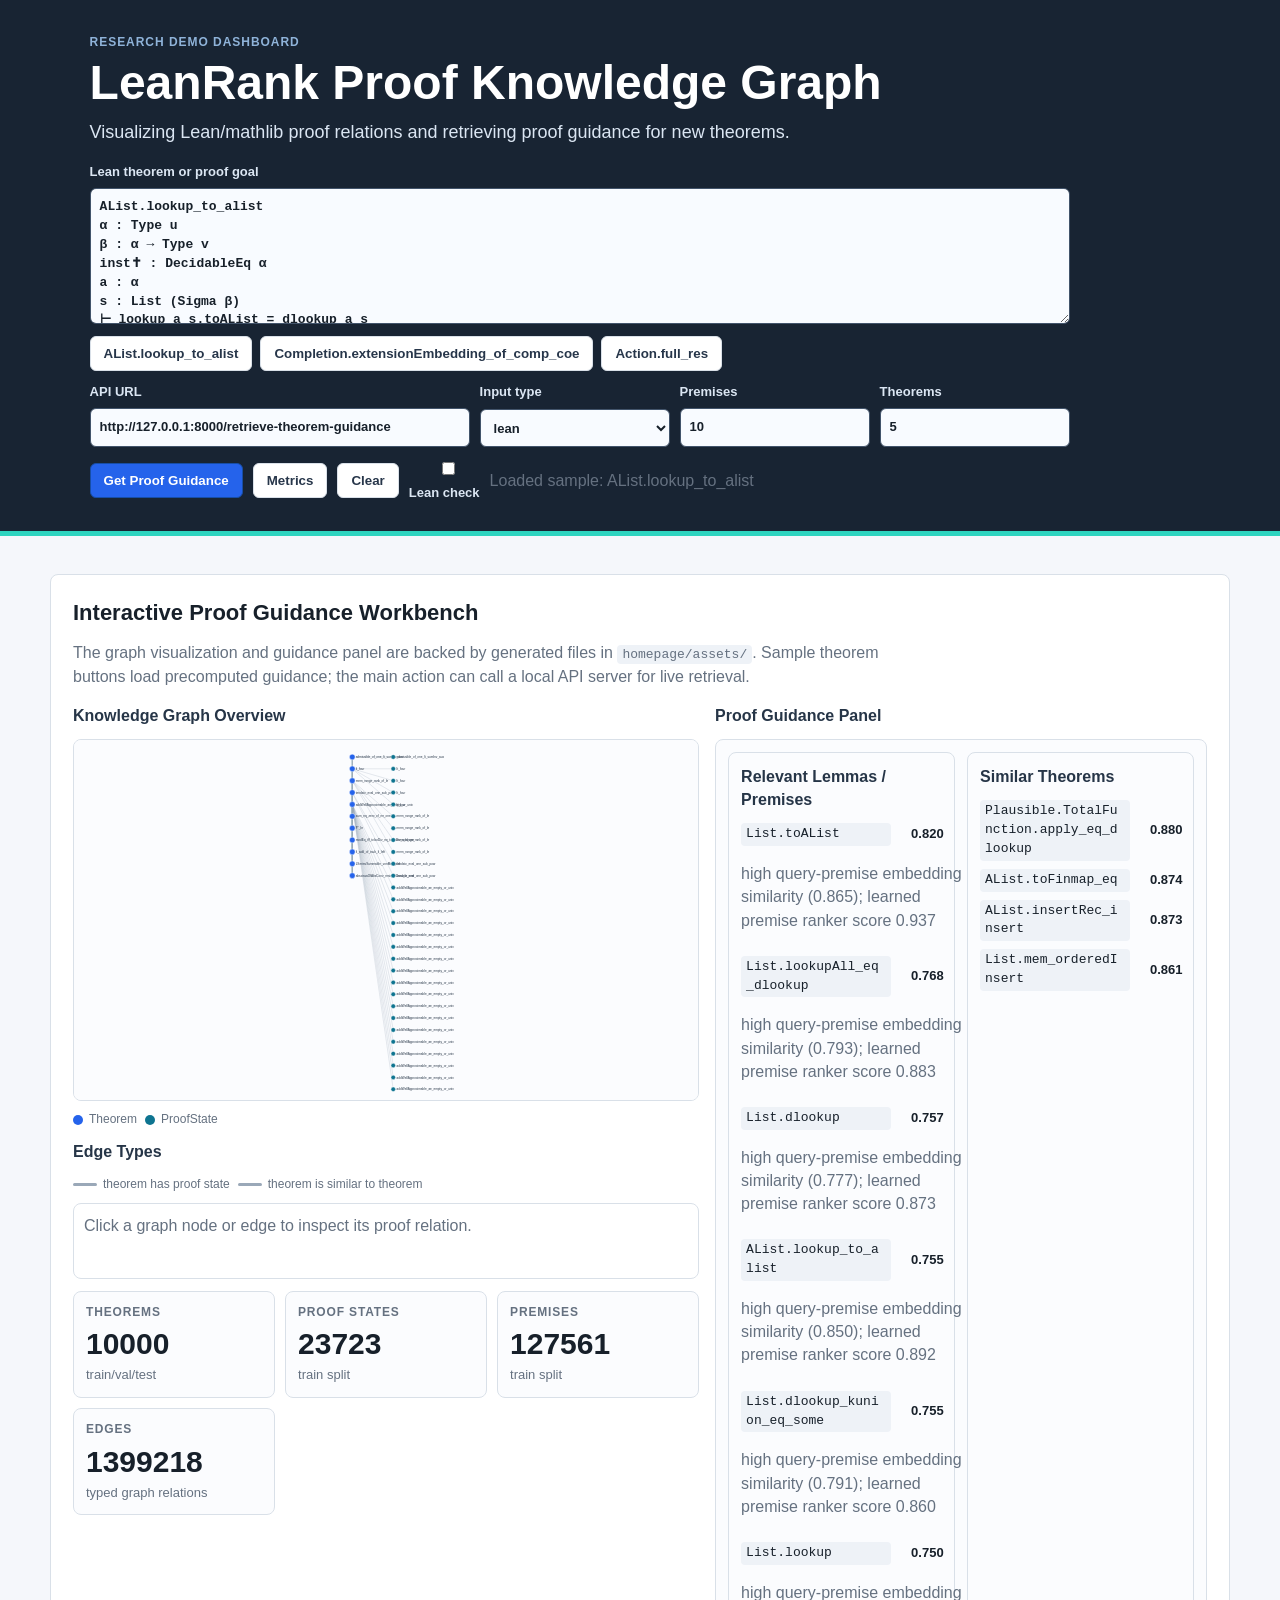
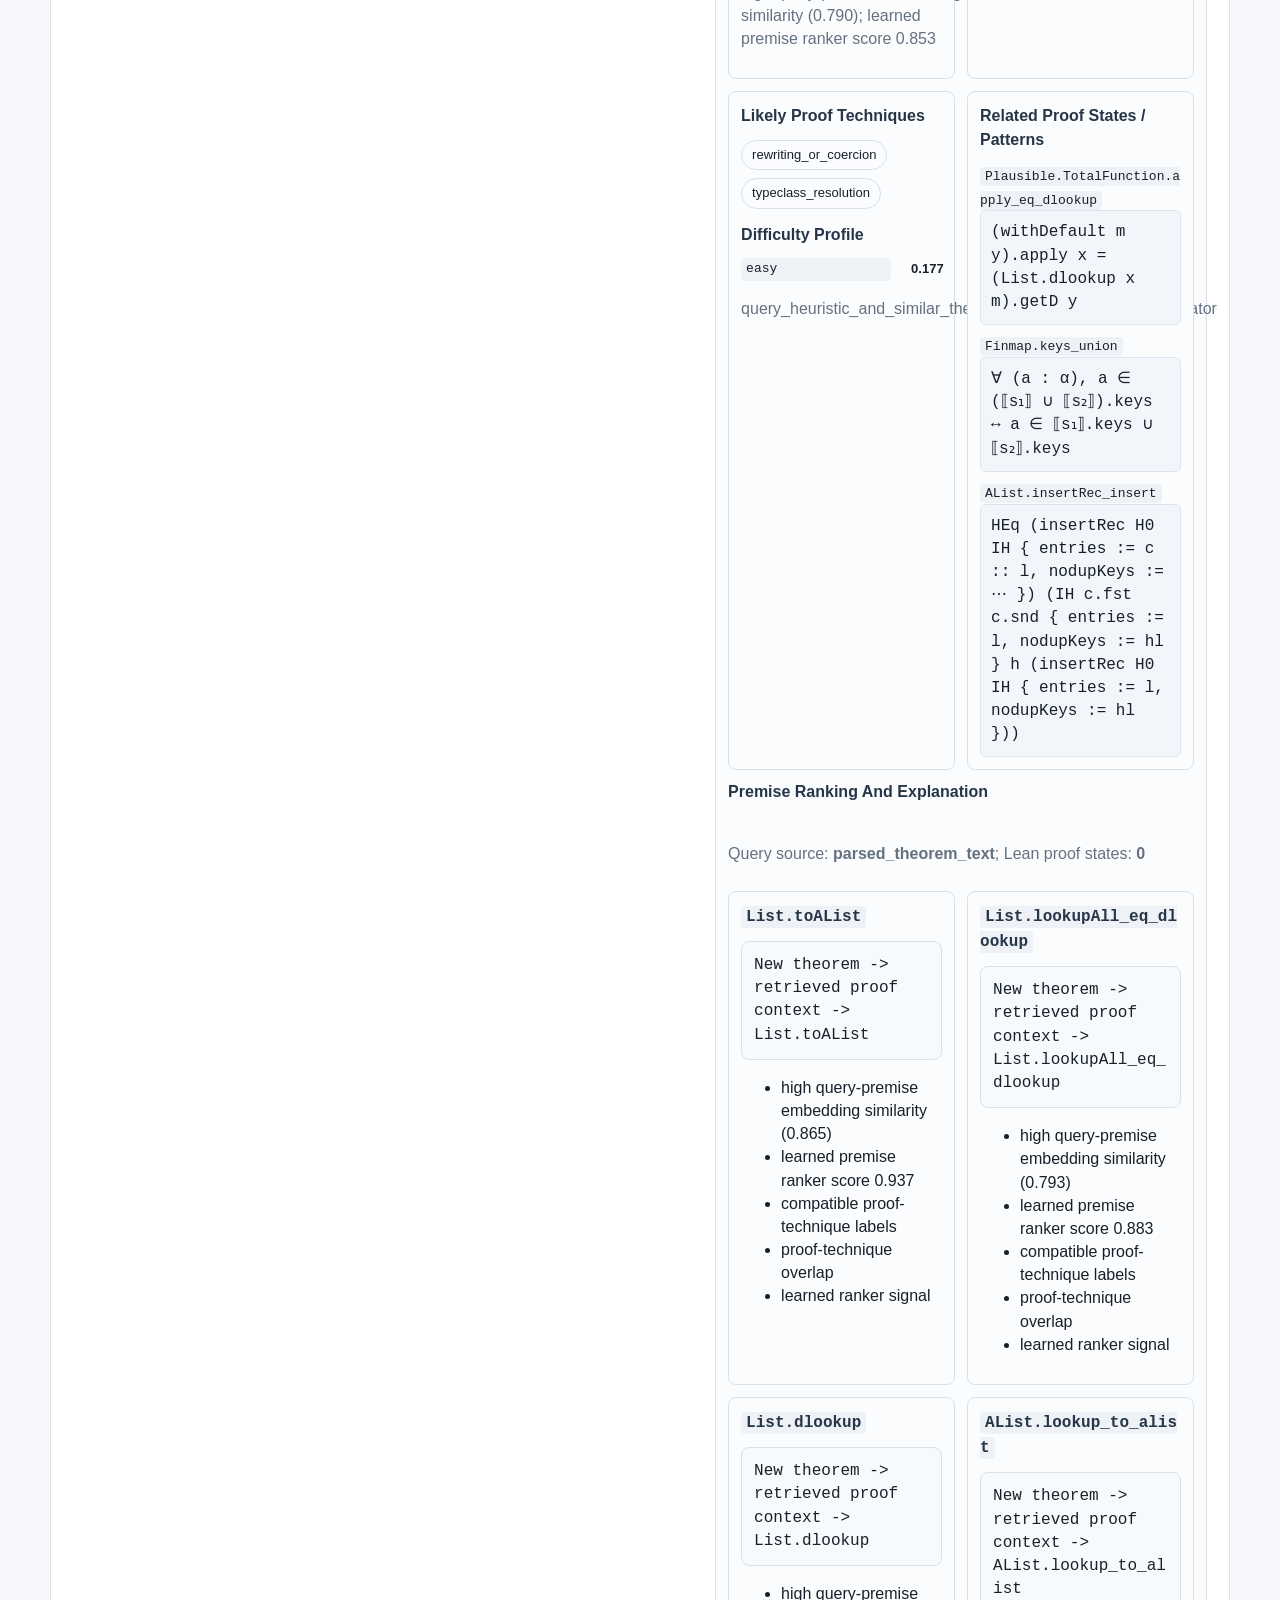
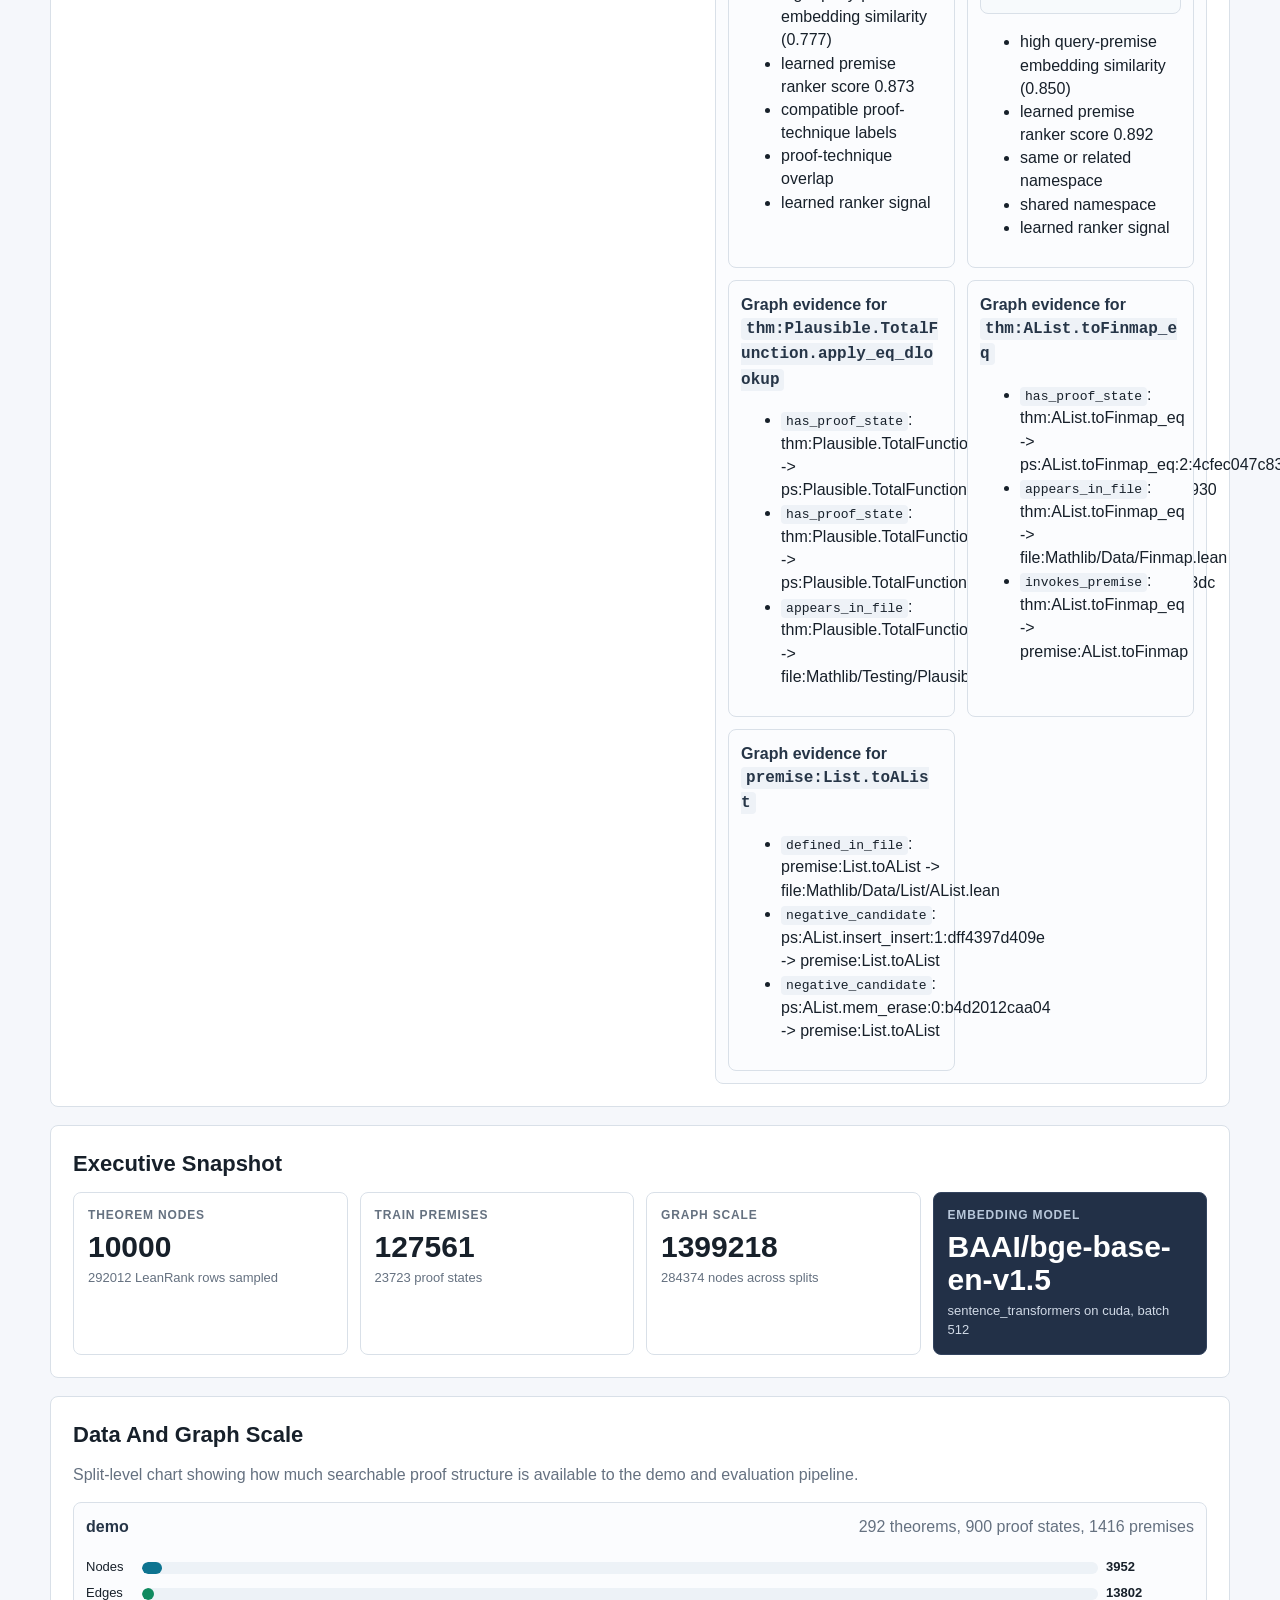
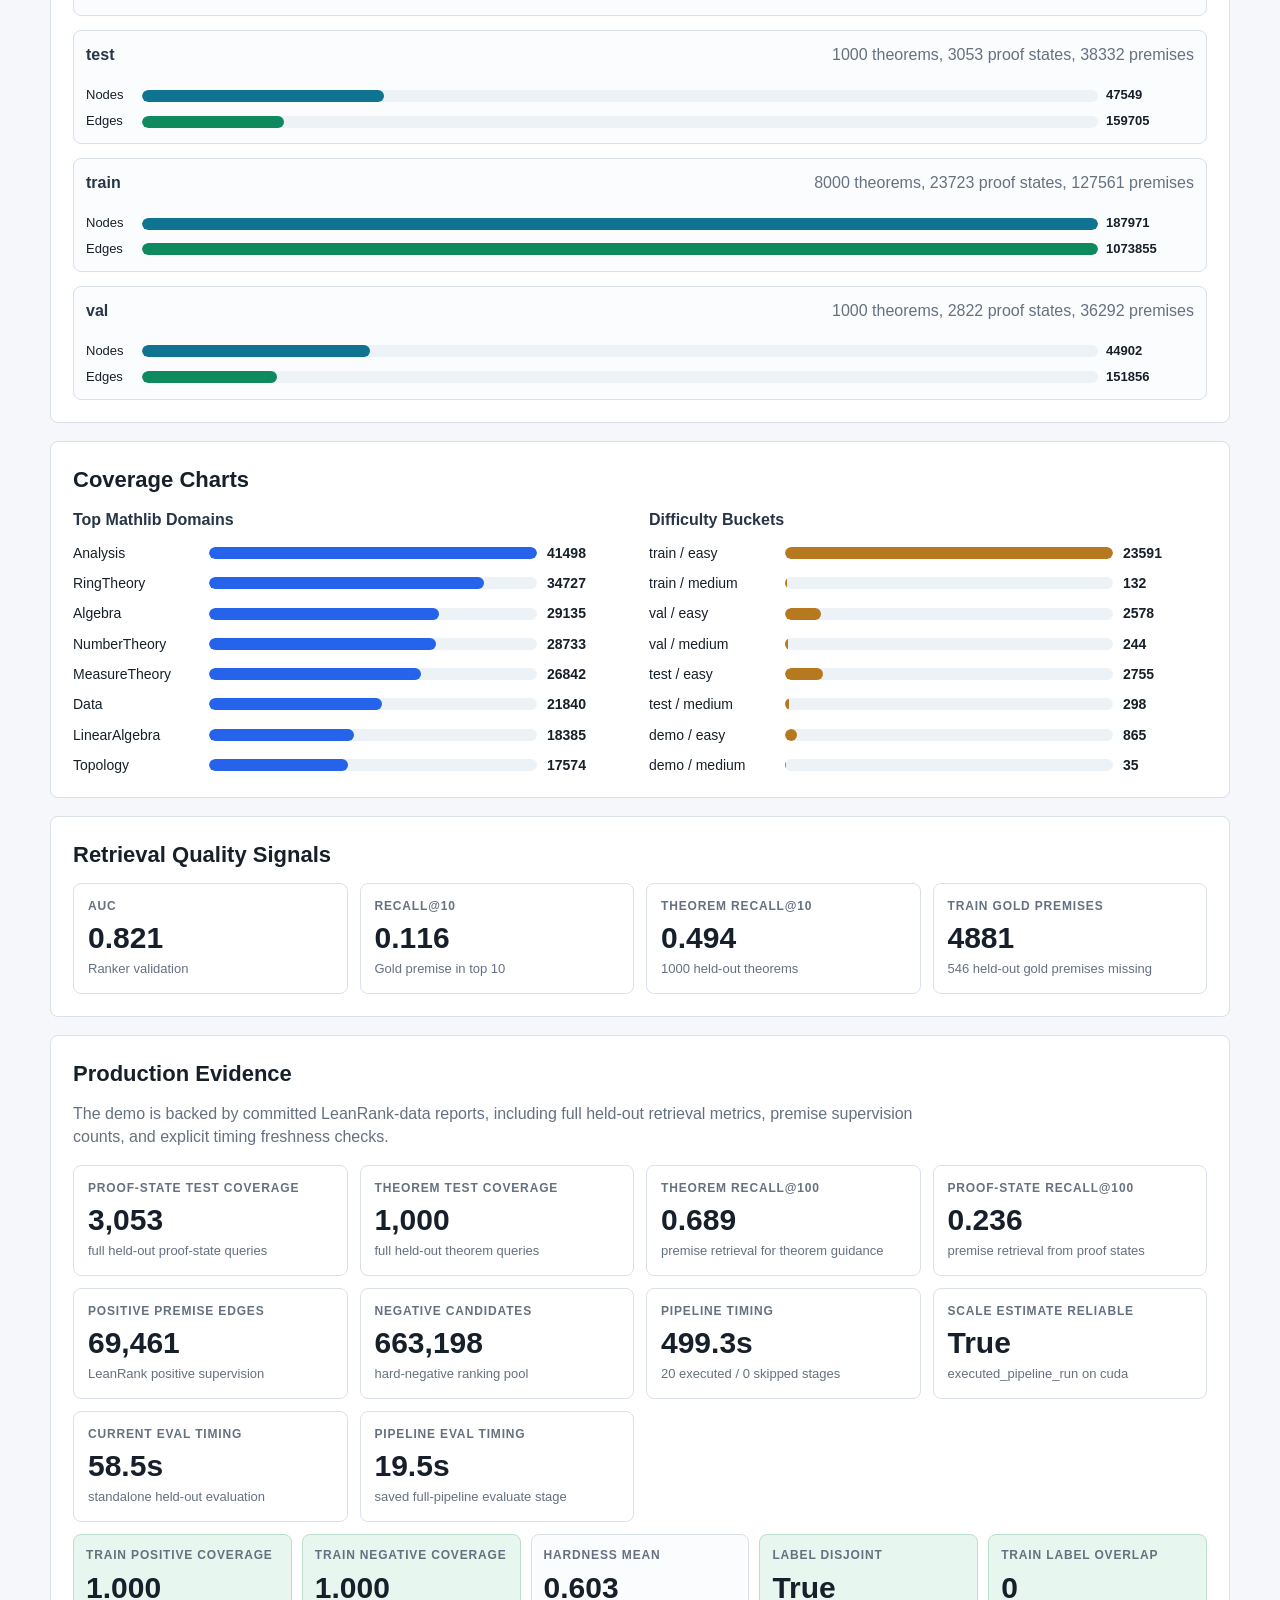
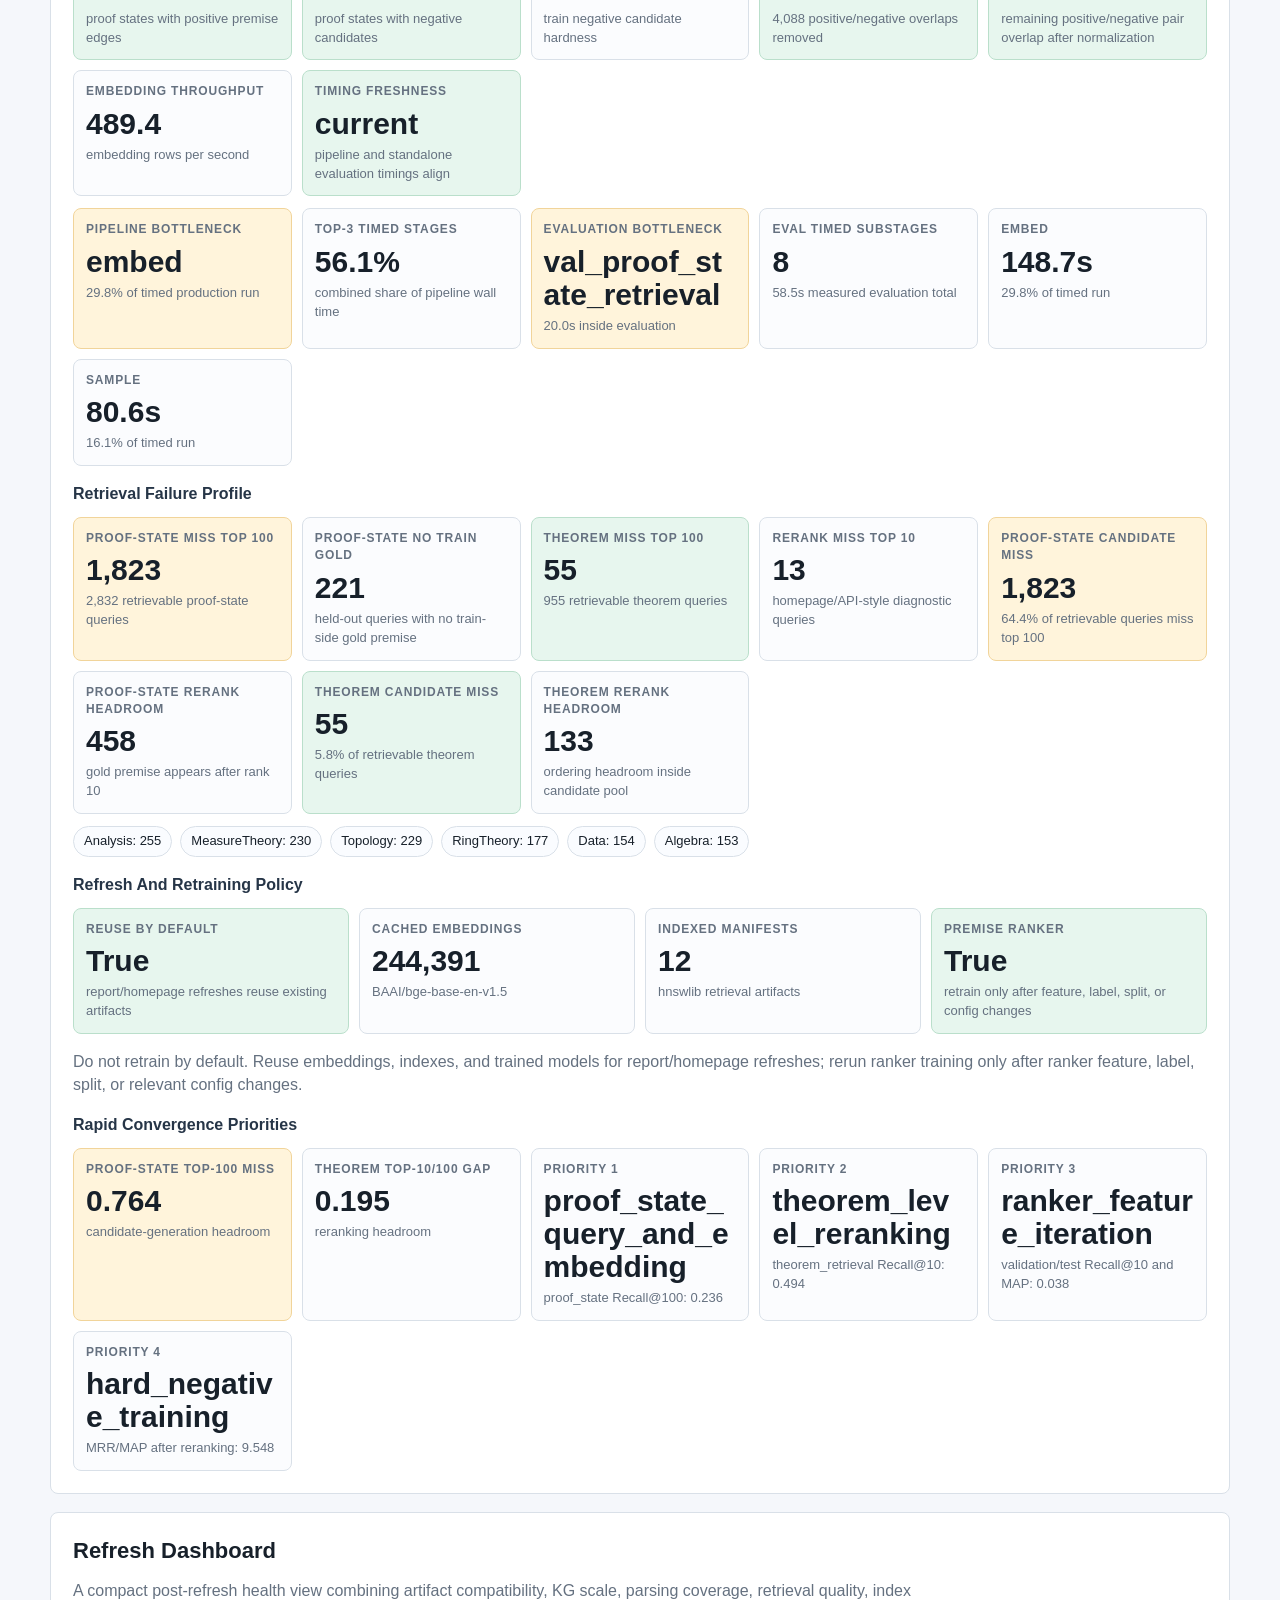
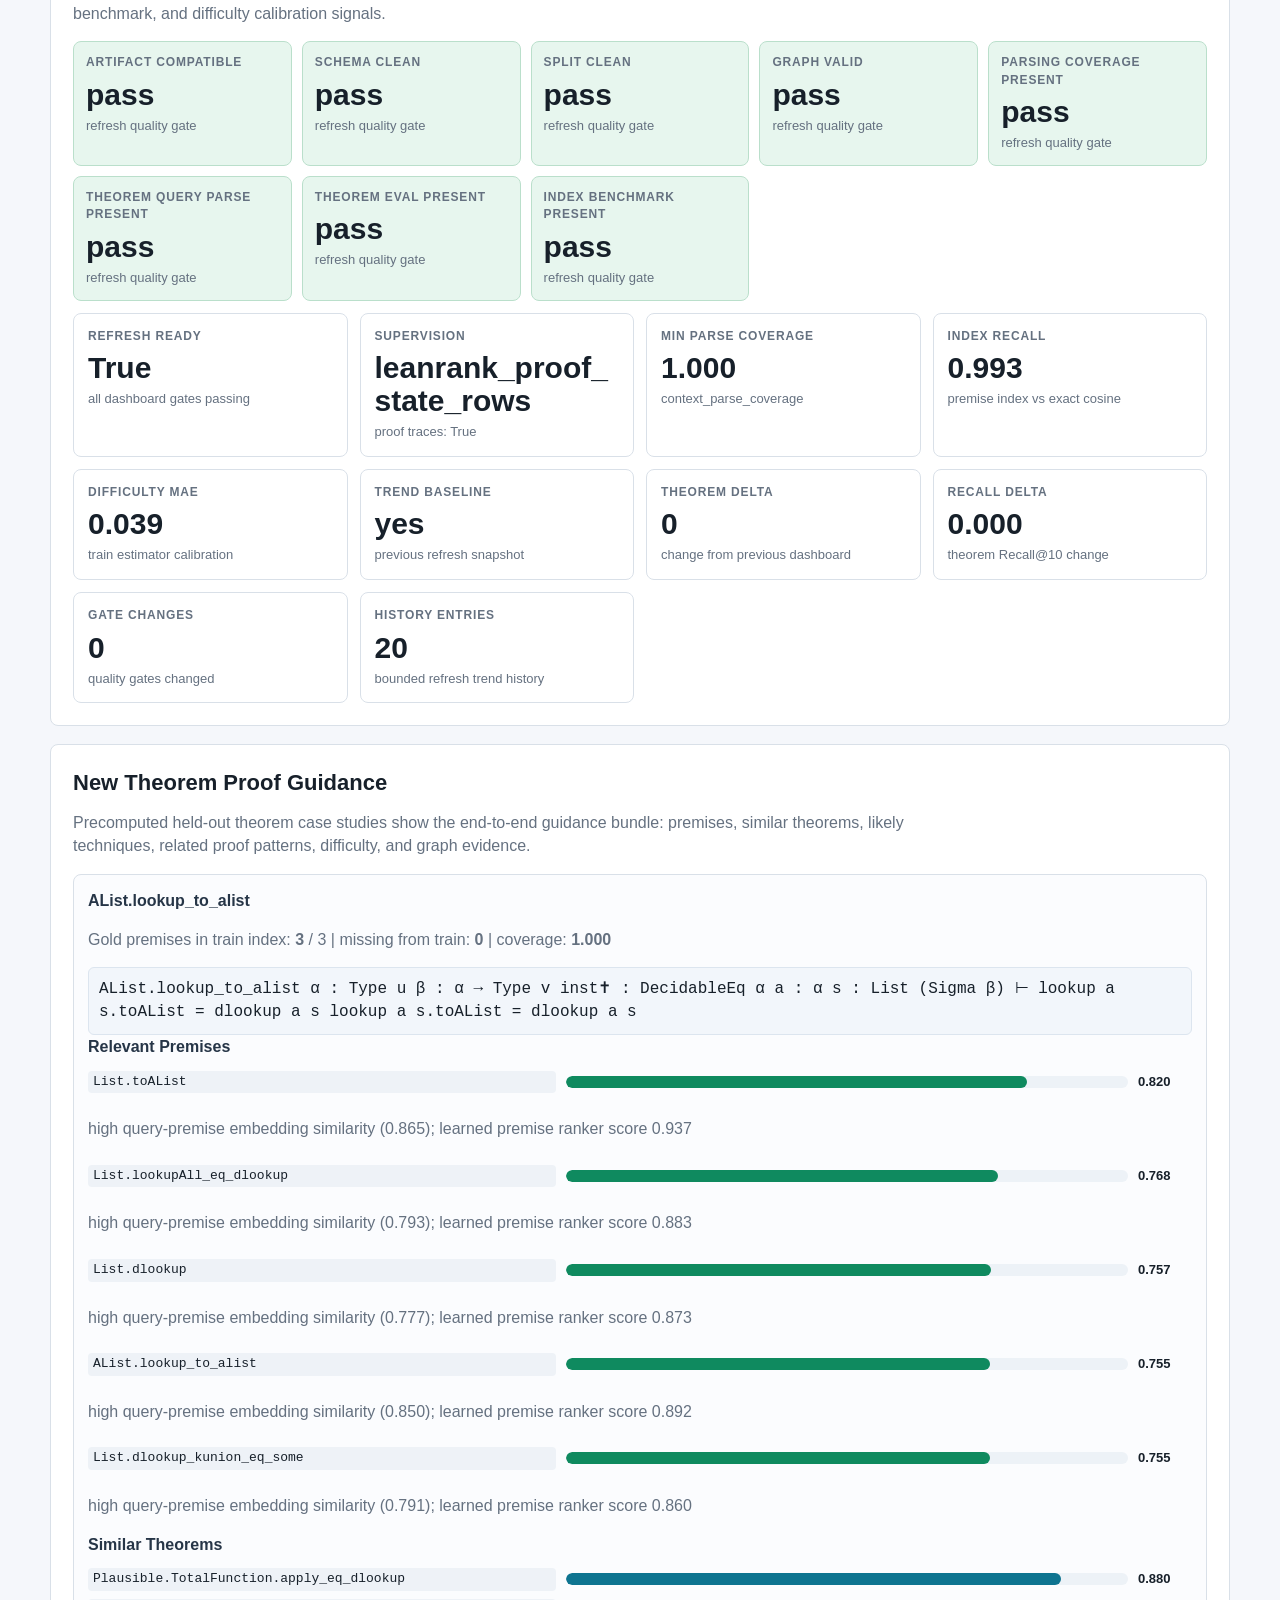
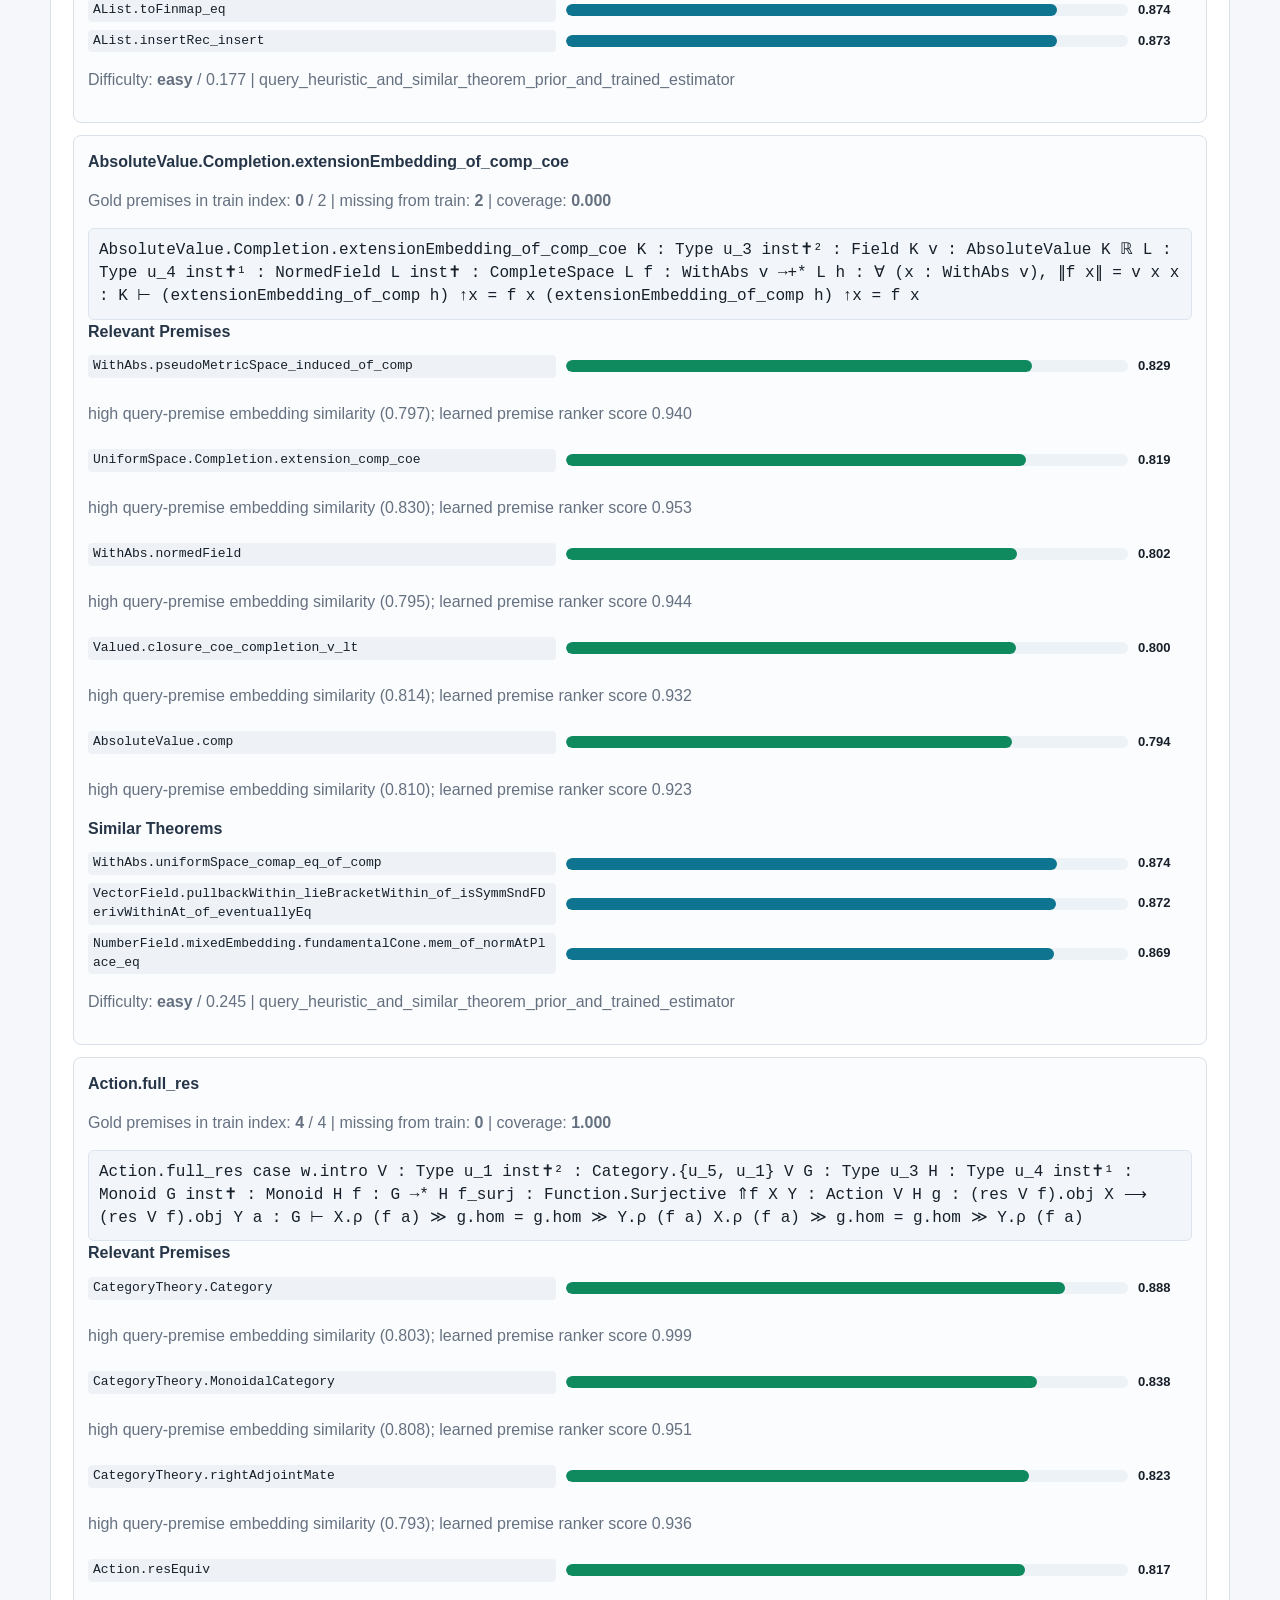
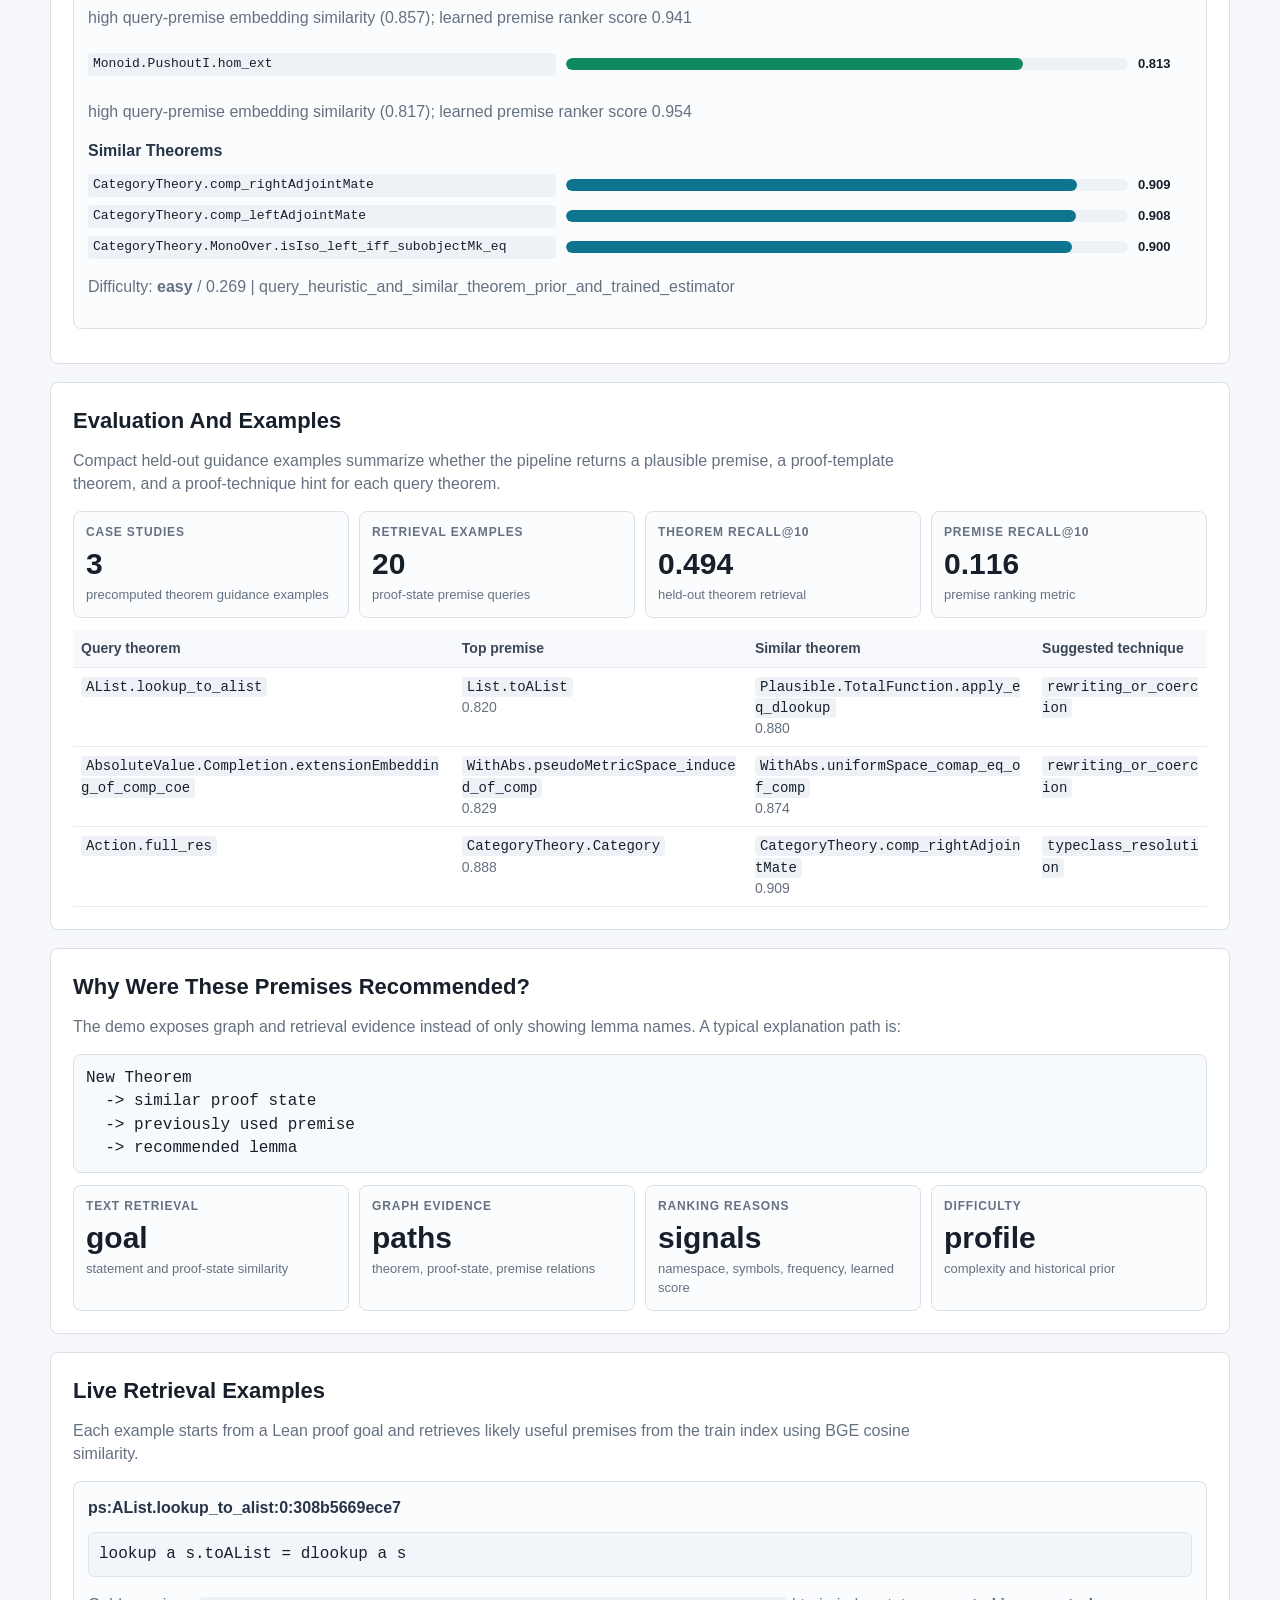
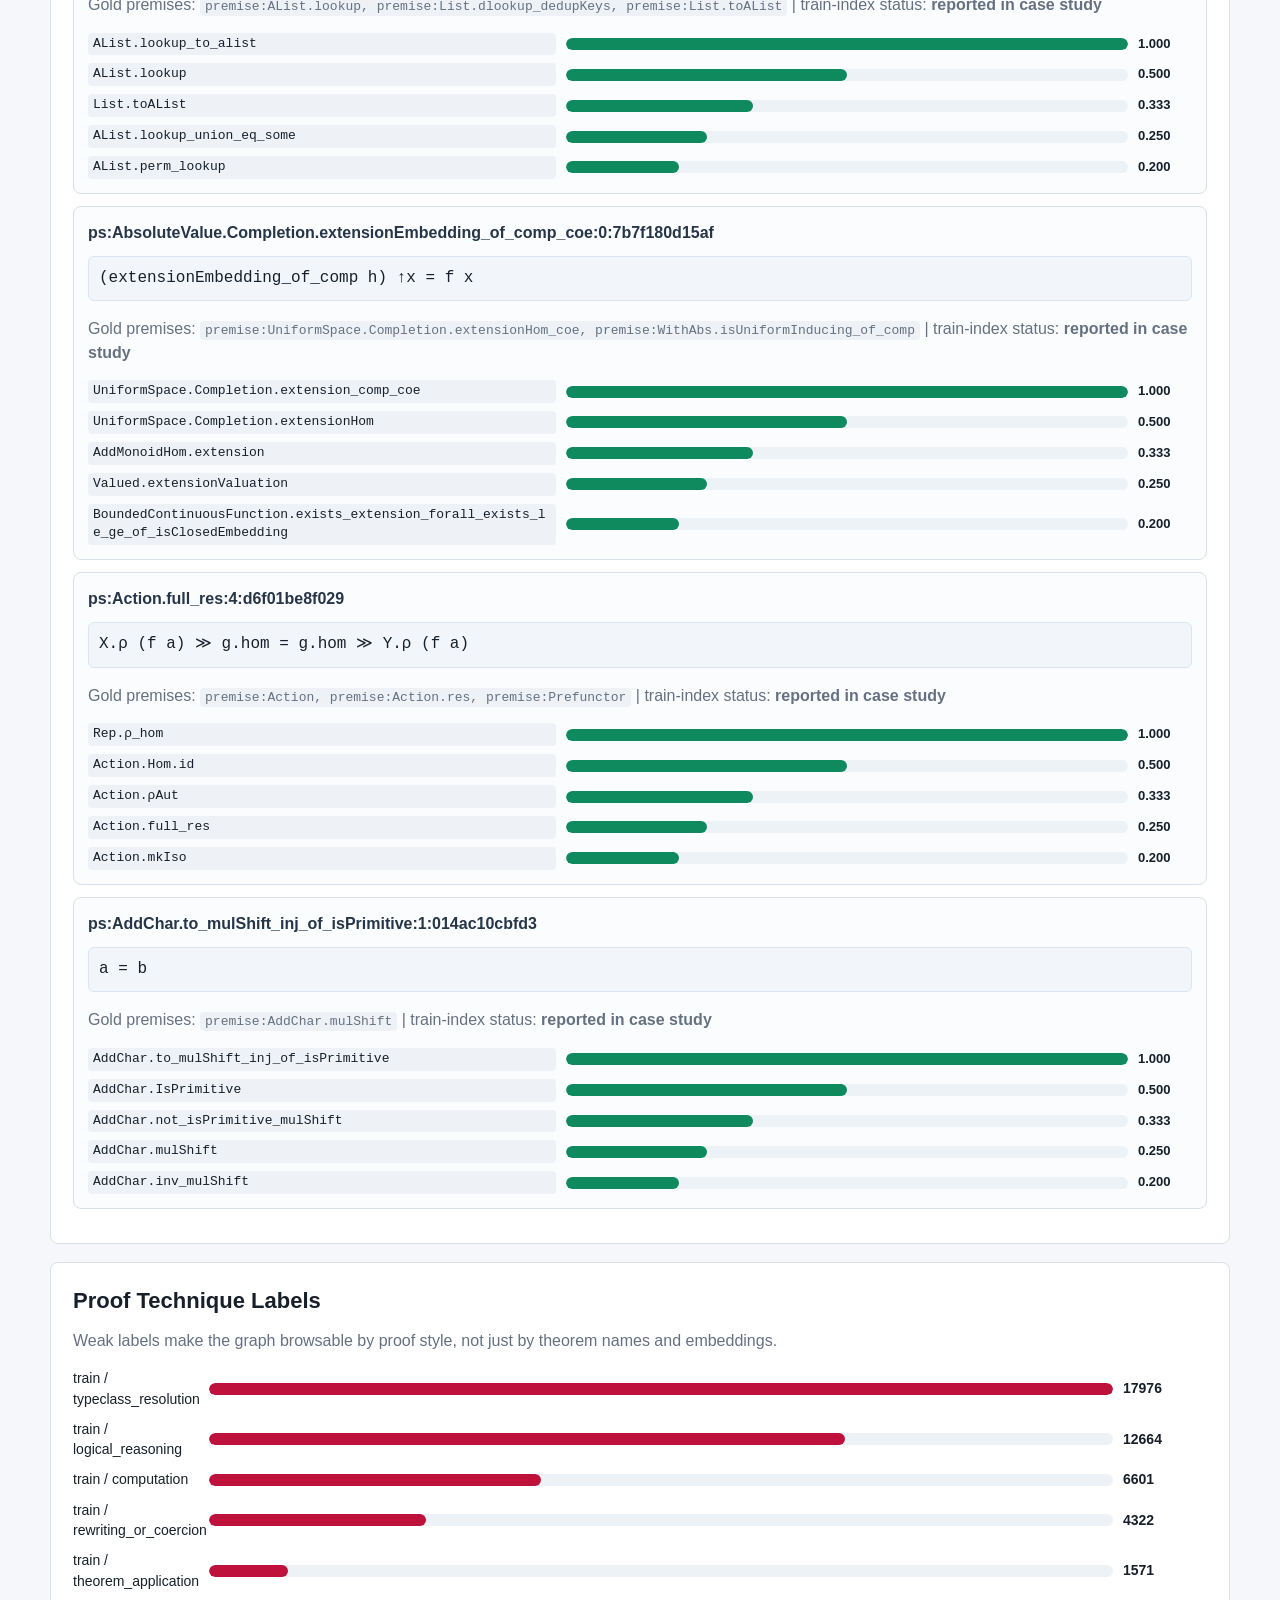
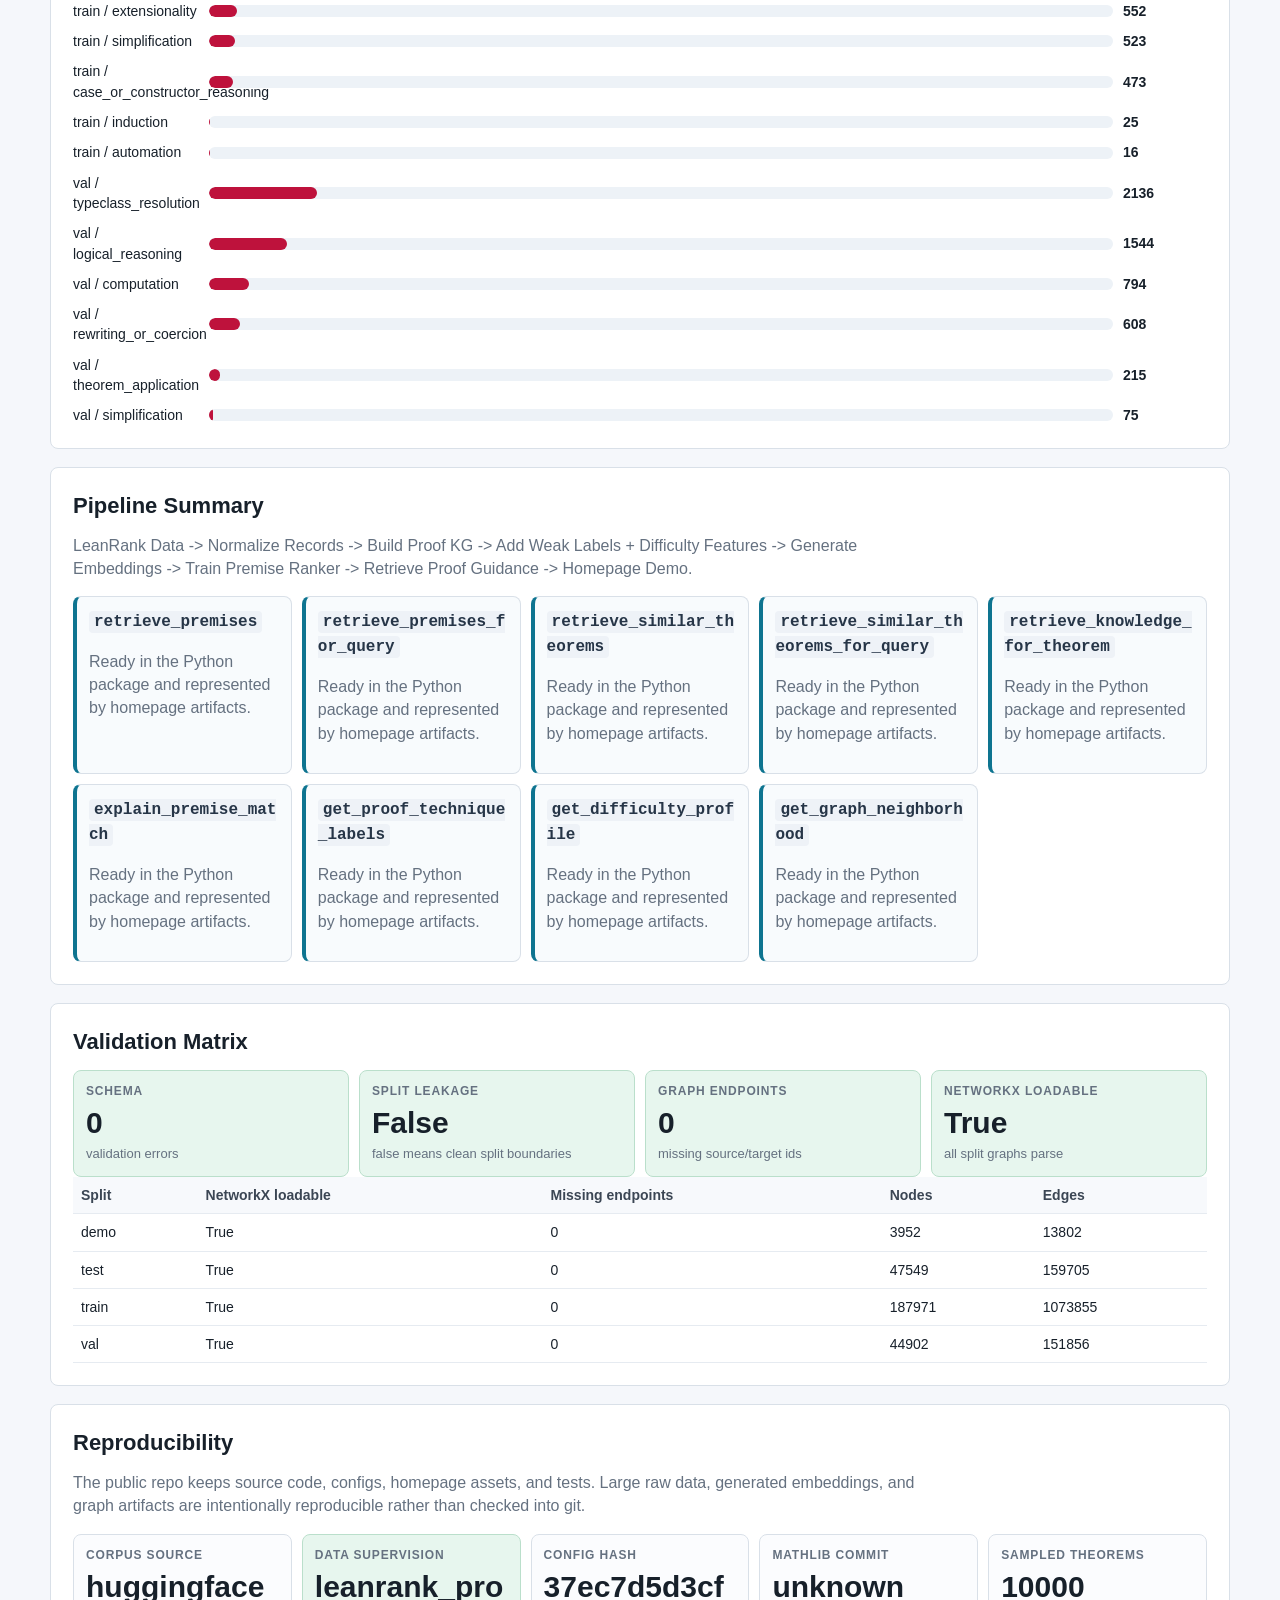
==== commit 18db9fa2: "Evaluate hybrid lexical candidate reranking" ====
--- a/homepage/index.html
+++ b/homepage/index.html
@@ -310,7 +310,7 @@
       <div class="kpi"><div class="label">Negative candidates</div><div class="value">663,198</div><div class="note">hard-negative ranking pool</div></div>
       <div class="kpi"><div class="label">Pipeline timing</div><div class="value">499.3s</div><div class="note">20 executed / 0 skipped stages</div></div>
       <div class="kpi"><div class="label">Scale estimate reliable</div><div class="value">True</div><div class="note">executed_pipeline_run on cuda</div></div>
-      <div class="kpi"><div class="label">Current eval timing</div><div class="value">53.5s</div><div class="note">standalone held-out evaluation</div></div>
+      <div class="kpi"><div class="label">Current eval timing</div><div class="value">58.5s</div><div class="note">standalone held-out evaluation</div></div>
       <div class="kpi"><div class="label">Pipeline eval timing</div><div class="value">19.5s</div><div class="note">saved full-pipeline evaluate stage</div></div>
     </div>
     <div class="status-row" style="margin-top:12px">
@@ -332,8 +332,8 @@
       <div class="status warn"><div class="label">Pipeline bottleneck</div><div class="value">embed</div><div class="note">29.8% of timed production run</div></div>
       <div class="status"><div class="label">Top-3 timed stages</div><div class="value">56.1%</div><div class="note">combined share of pipeline wall time</div></div>
 
-      <div class="status warn"><div class="label">Evaluation bottleneck</div><div class="value">val_proof_state_retrieval</div><div class="note">20.1s inside evaluation</div></div>
-      <div class="status"><div class="label">Eval timed substages</div><div class="value">7</div><div class="note">53.5s measured evaluation total</div></div>
+      <div class="status warn"><div class="label">Evaluation bottleneck</div><div class="value">val_proof_state_retrieval</div><div class="note">20.0s inside evaluation</div></div>
+      <div class="status"><div class="label">Eval timed substages</div><div class="value">8</div><div class="note">58.5s measured evaluation total</div></div>
 
 
       <div class="status"><div class="label">embed</div><div class="value">148.7s</div><div class="note">29.8% of timed run</div></div>
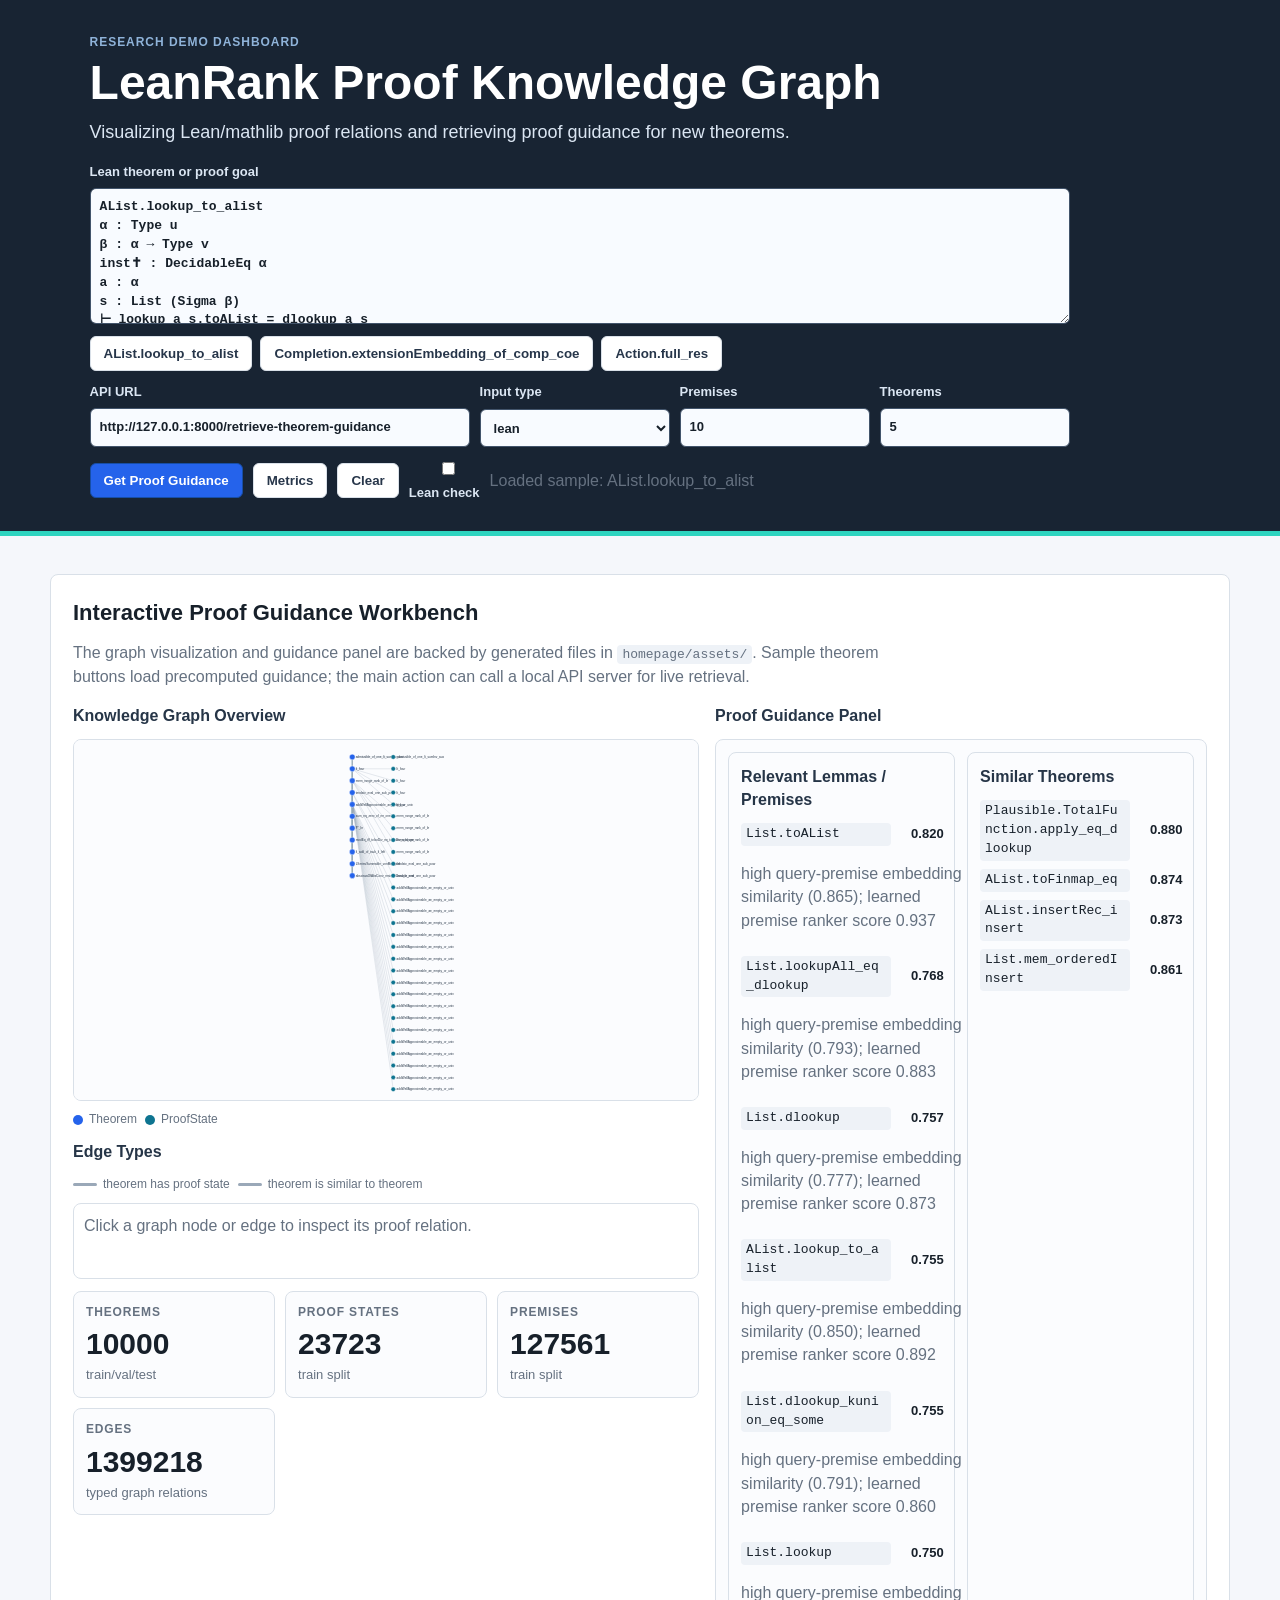
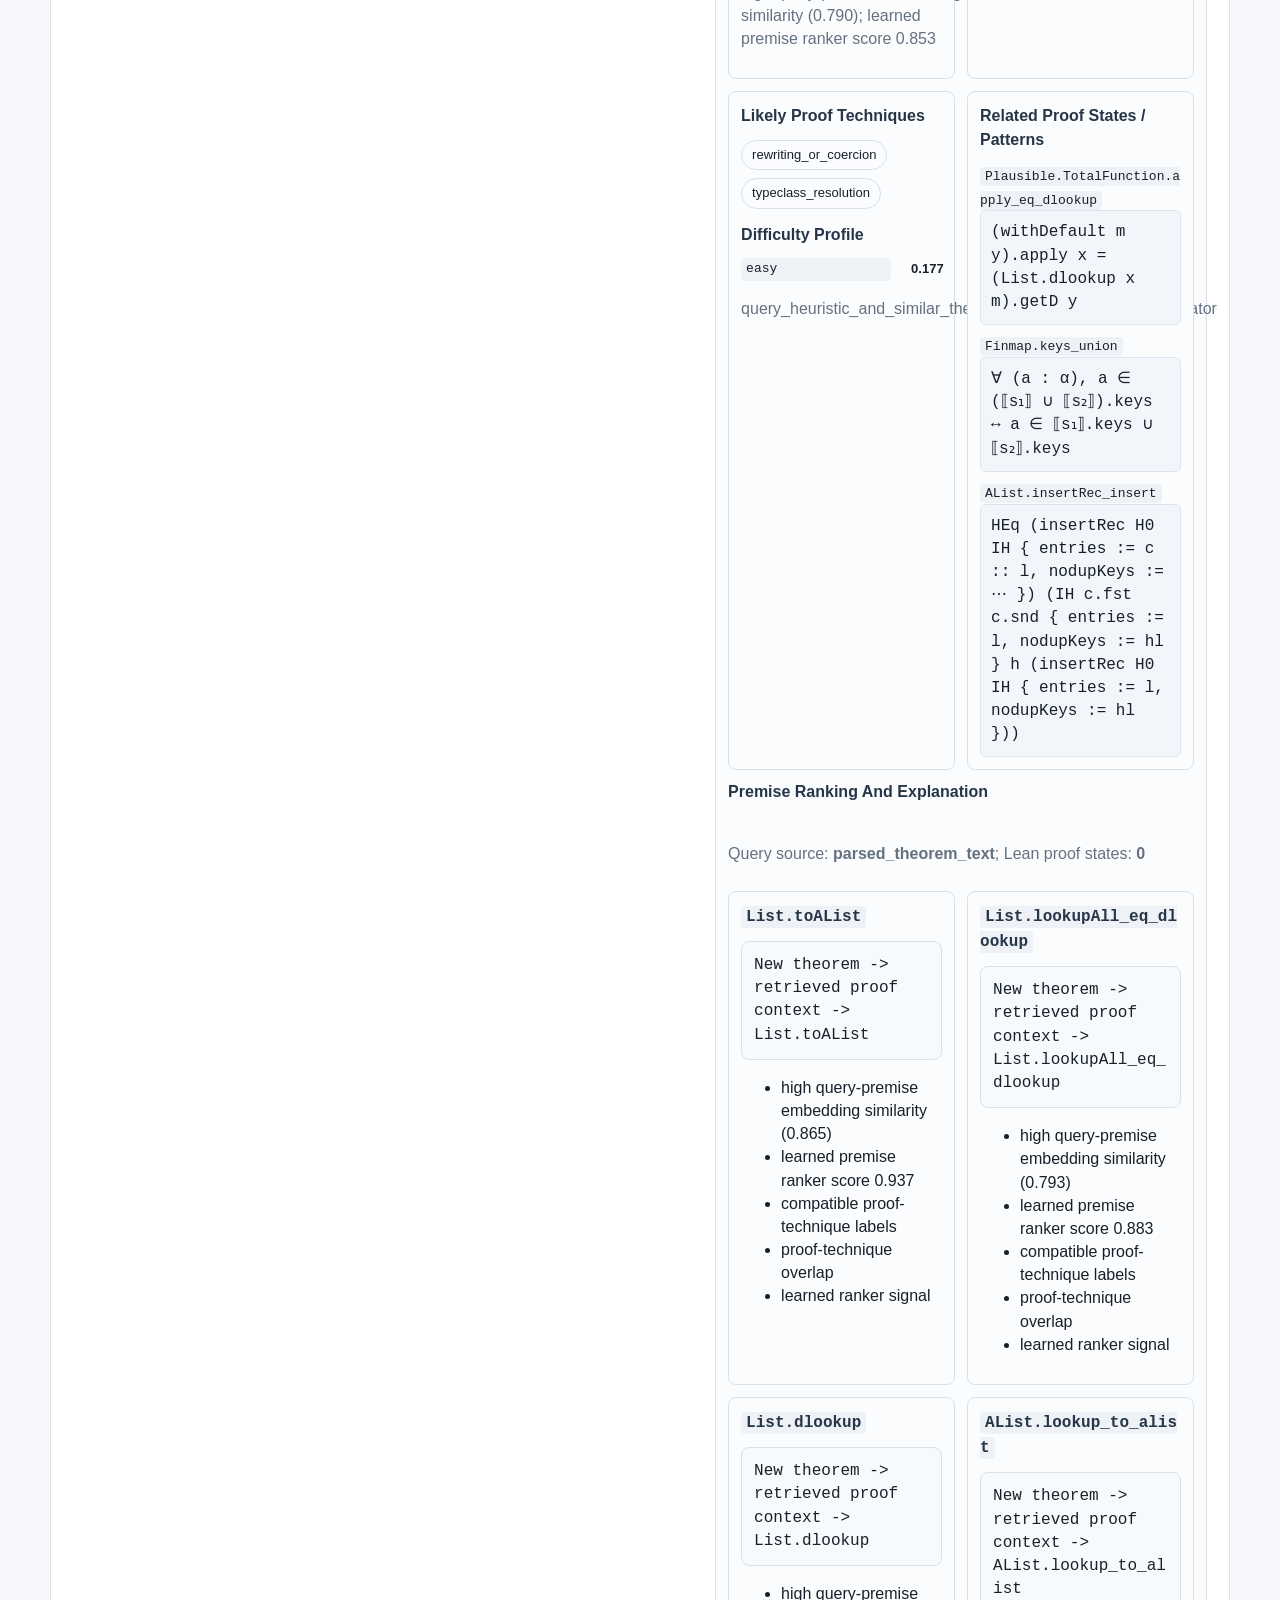
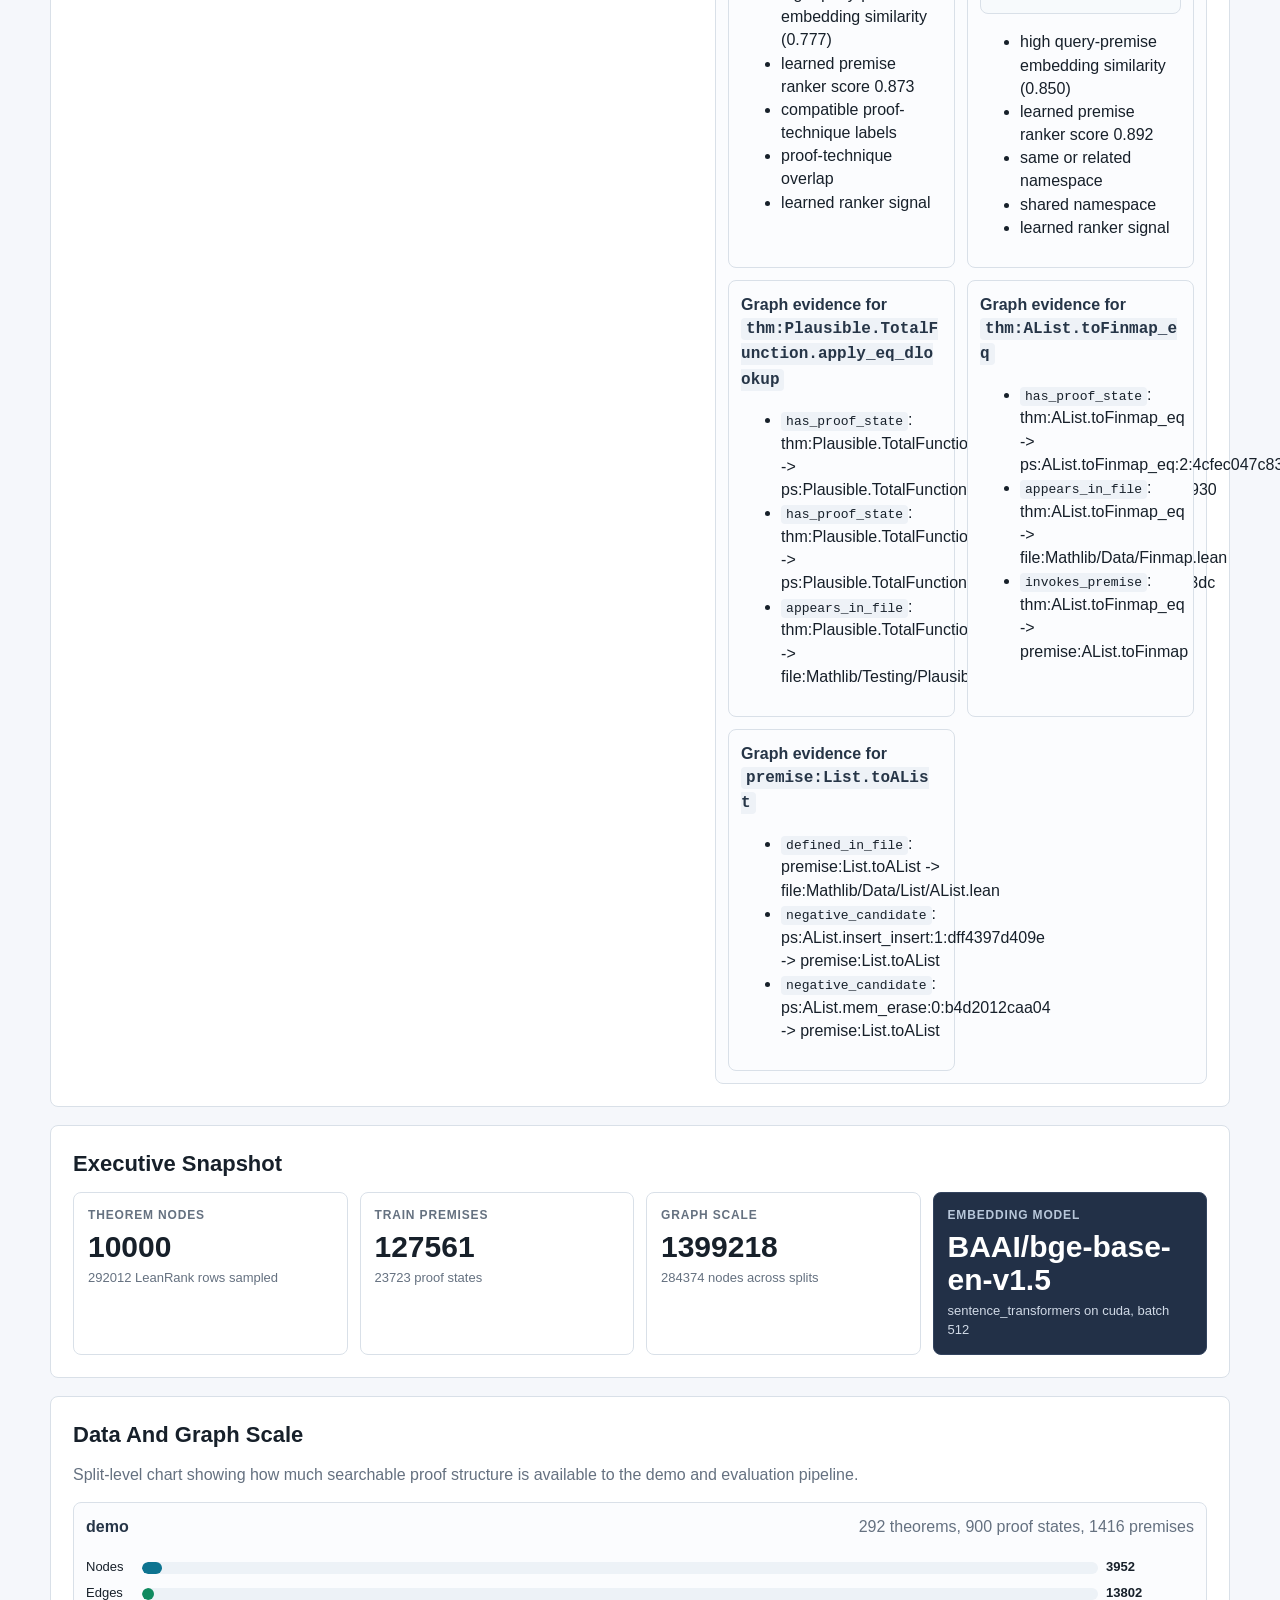
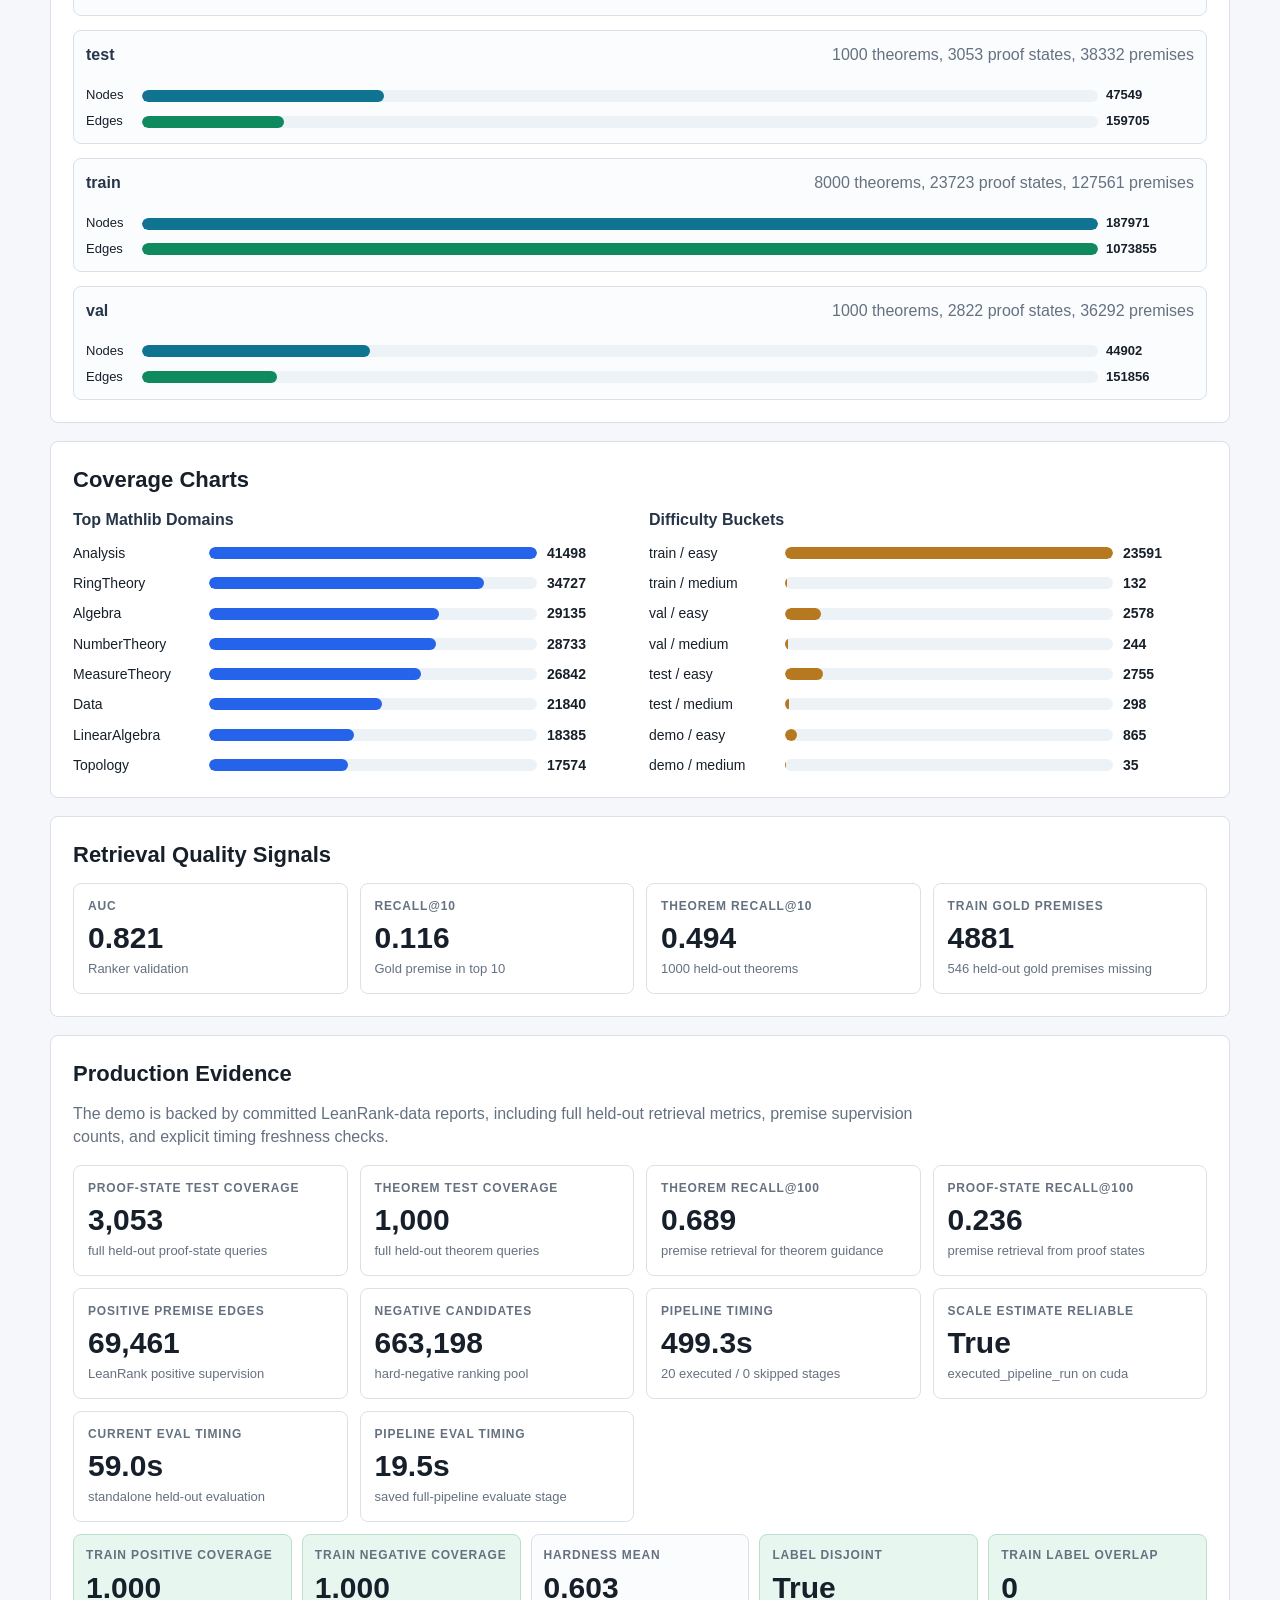
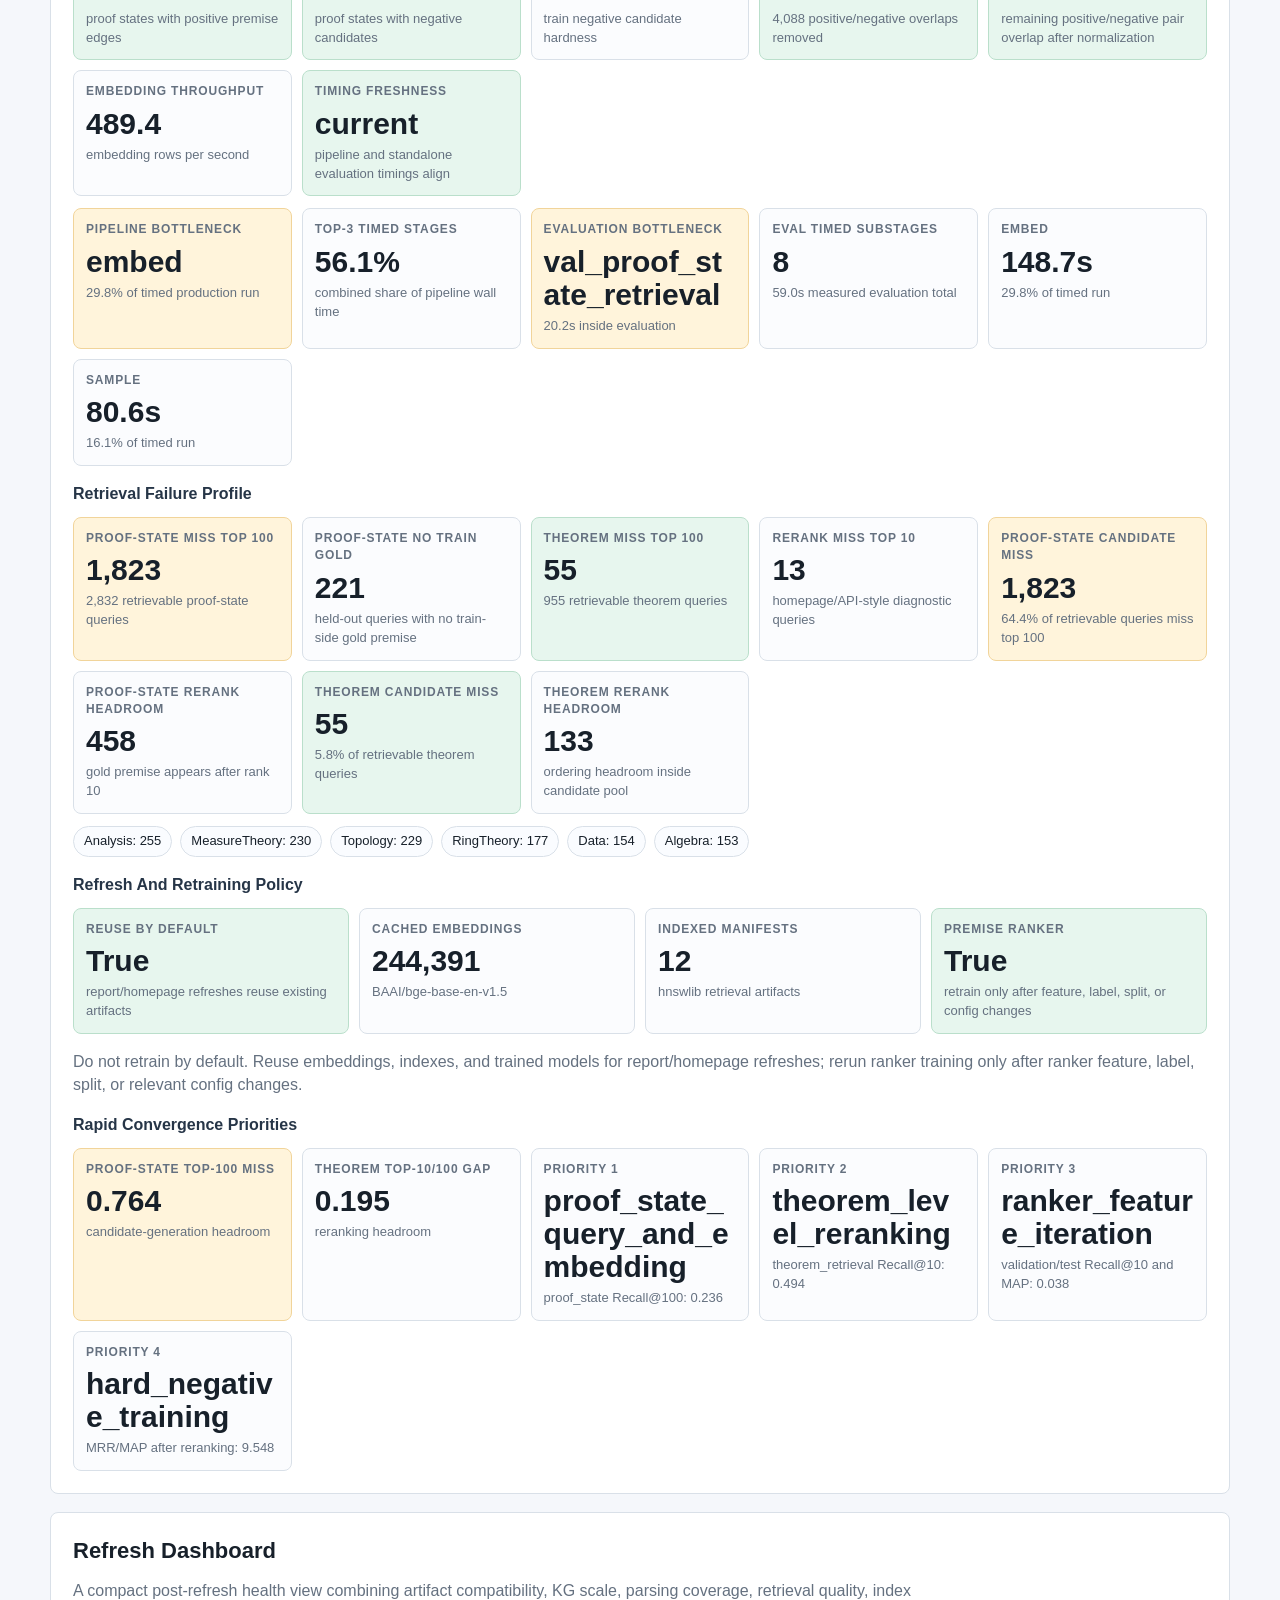
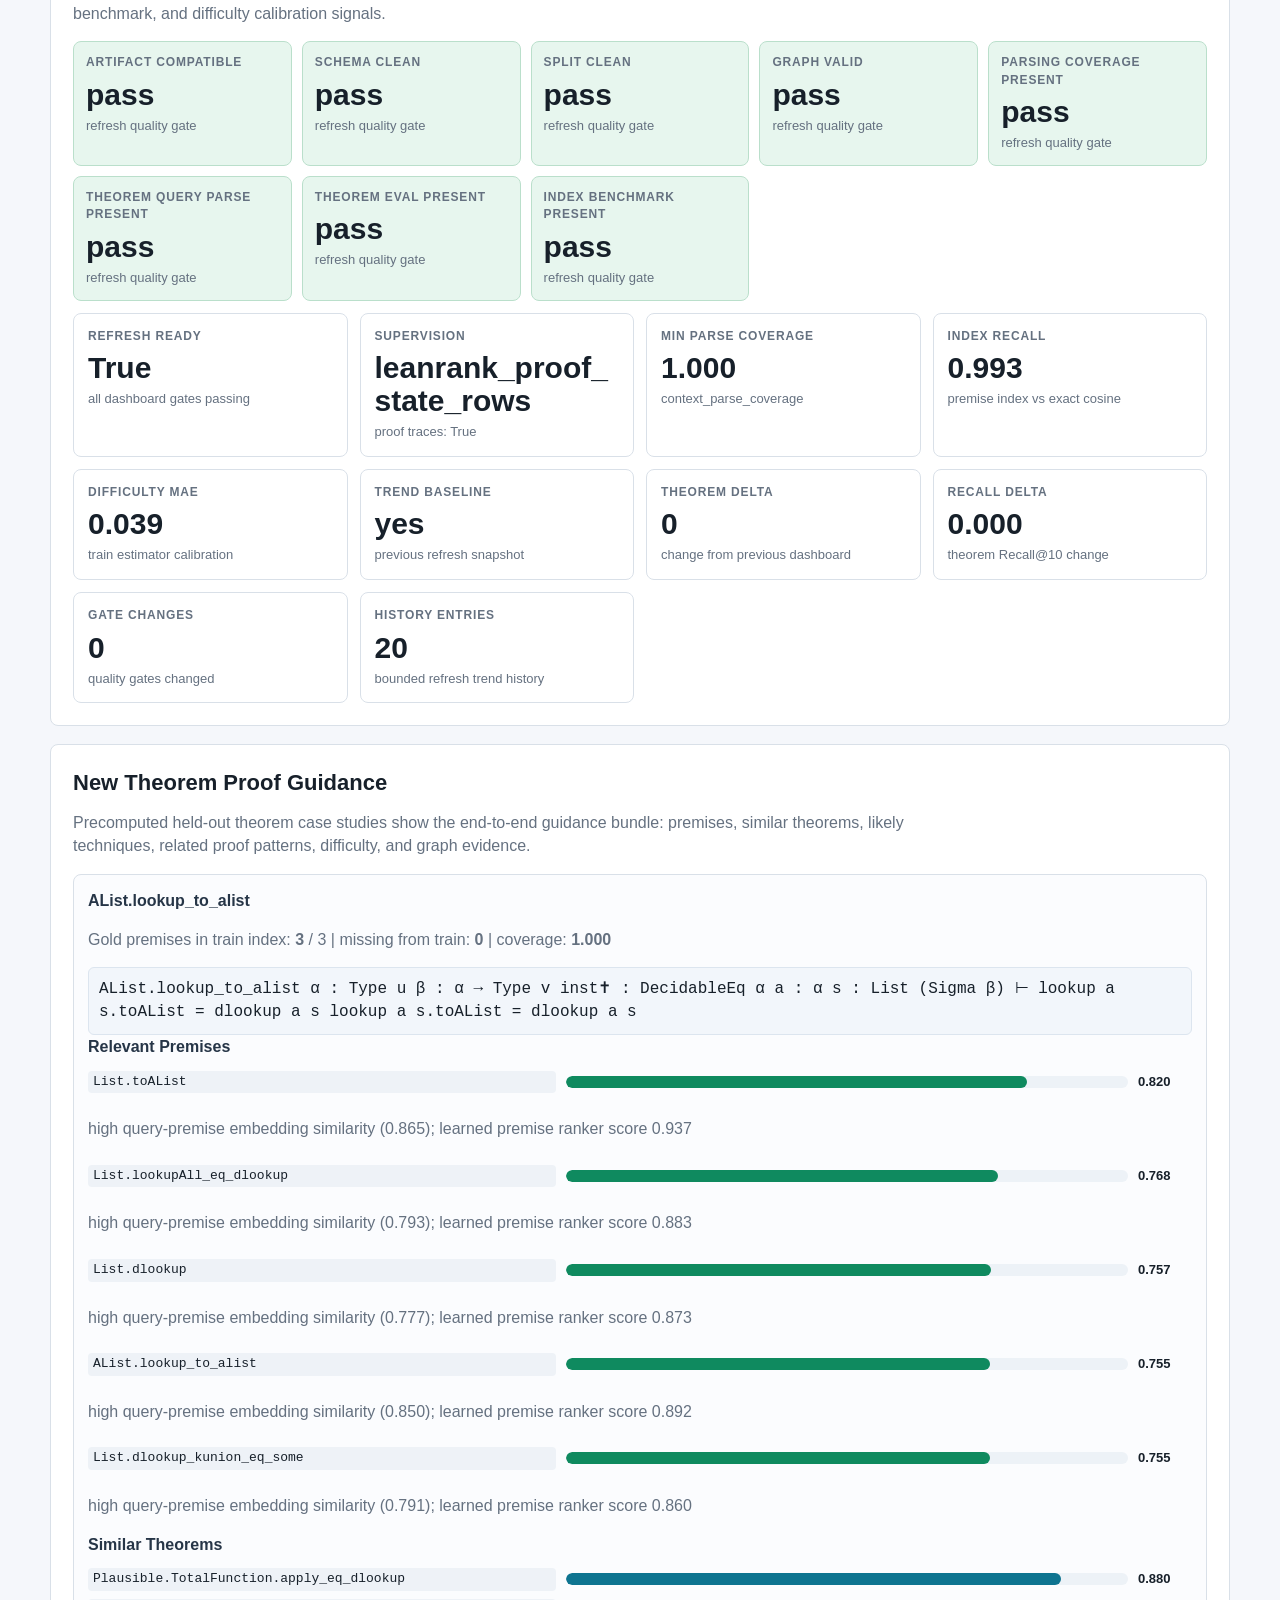
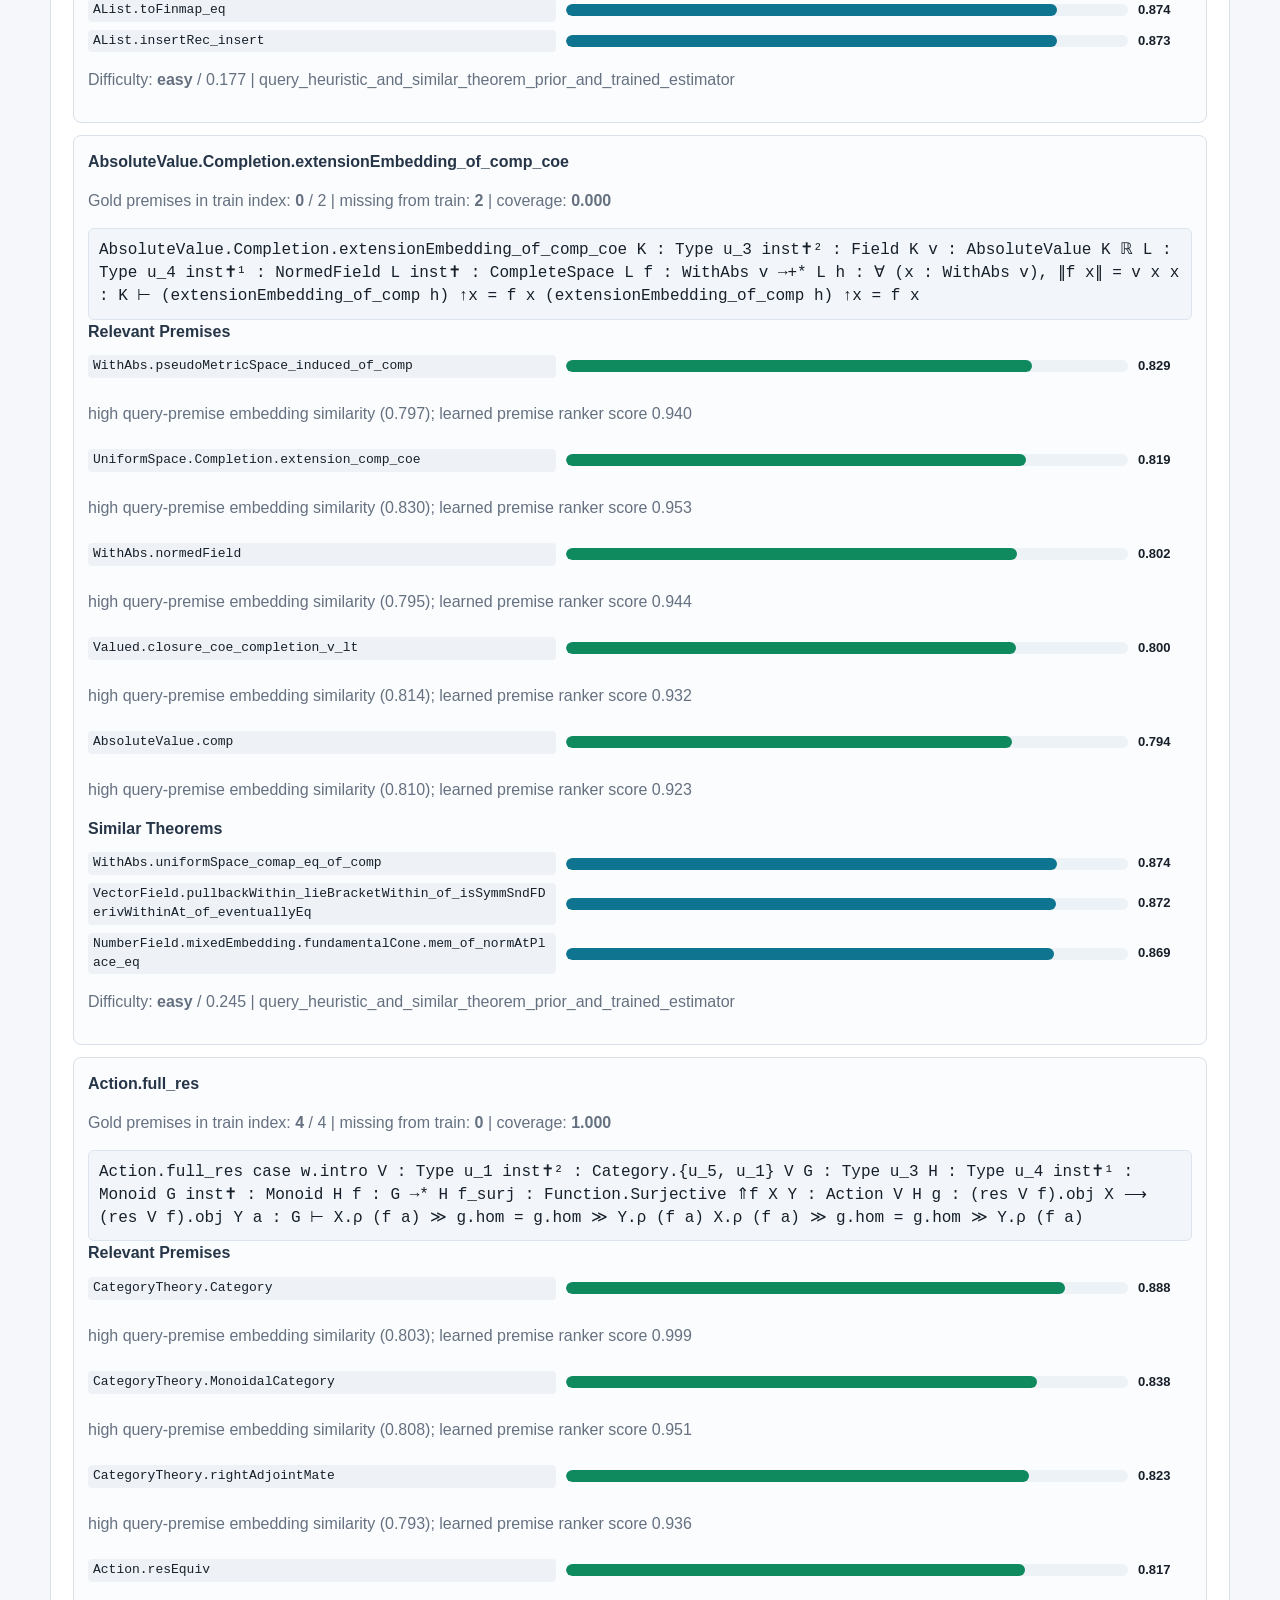
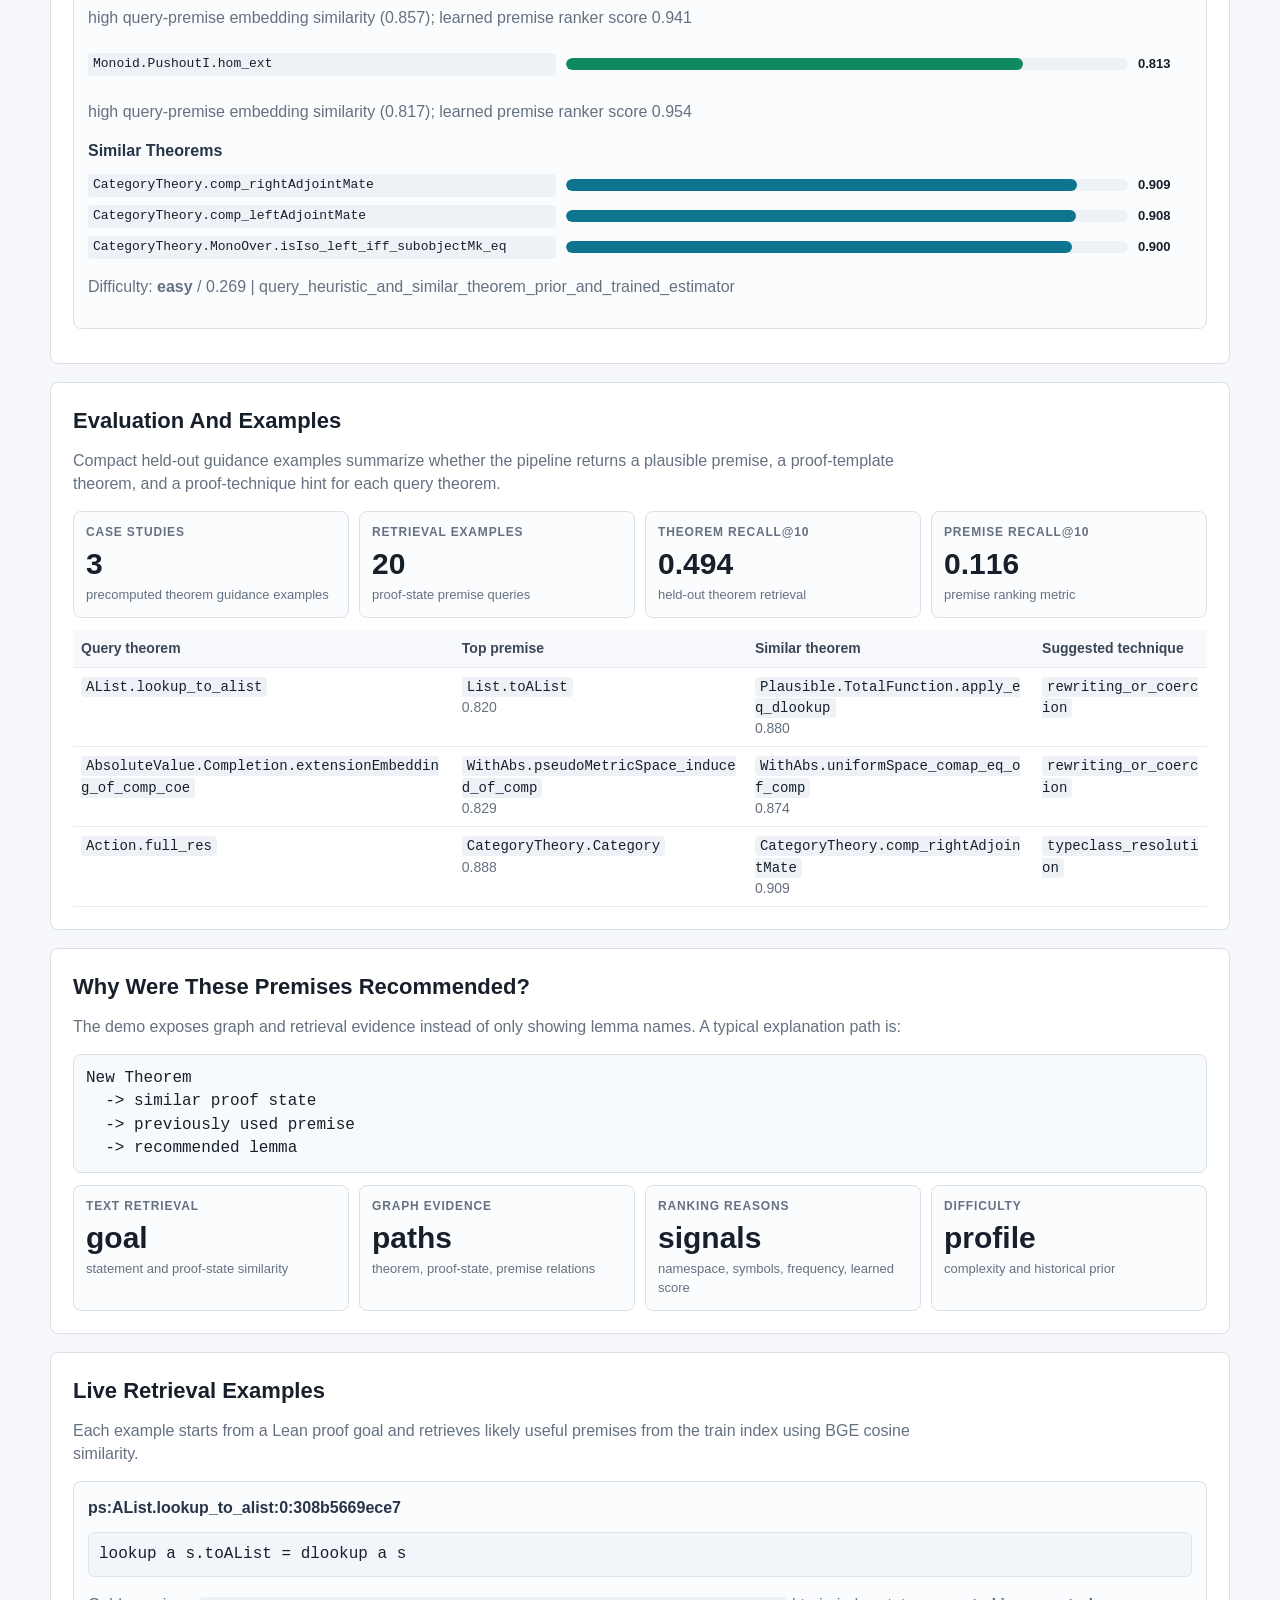
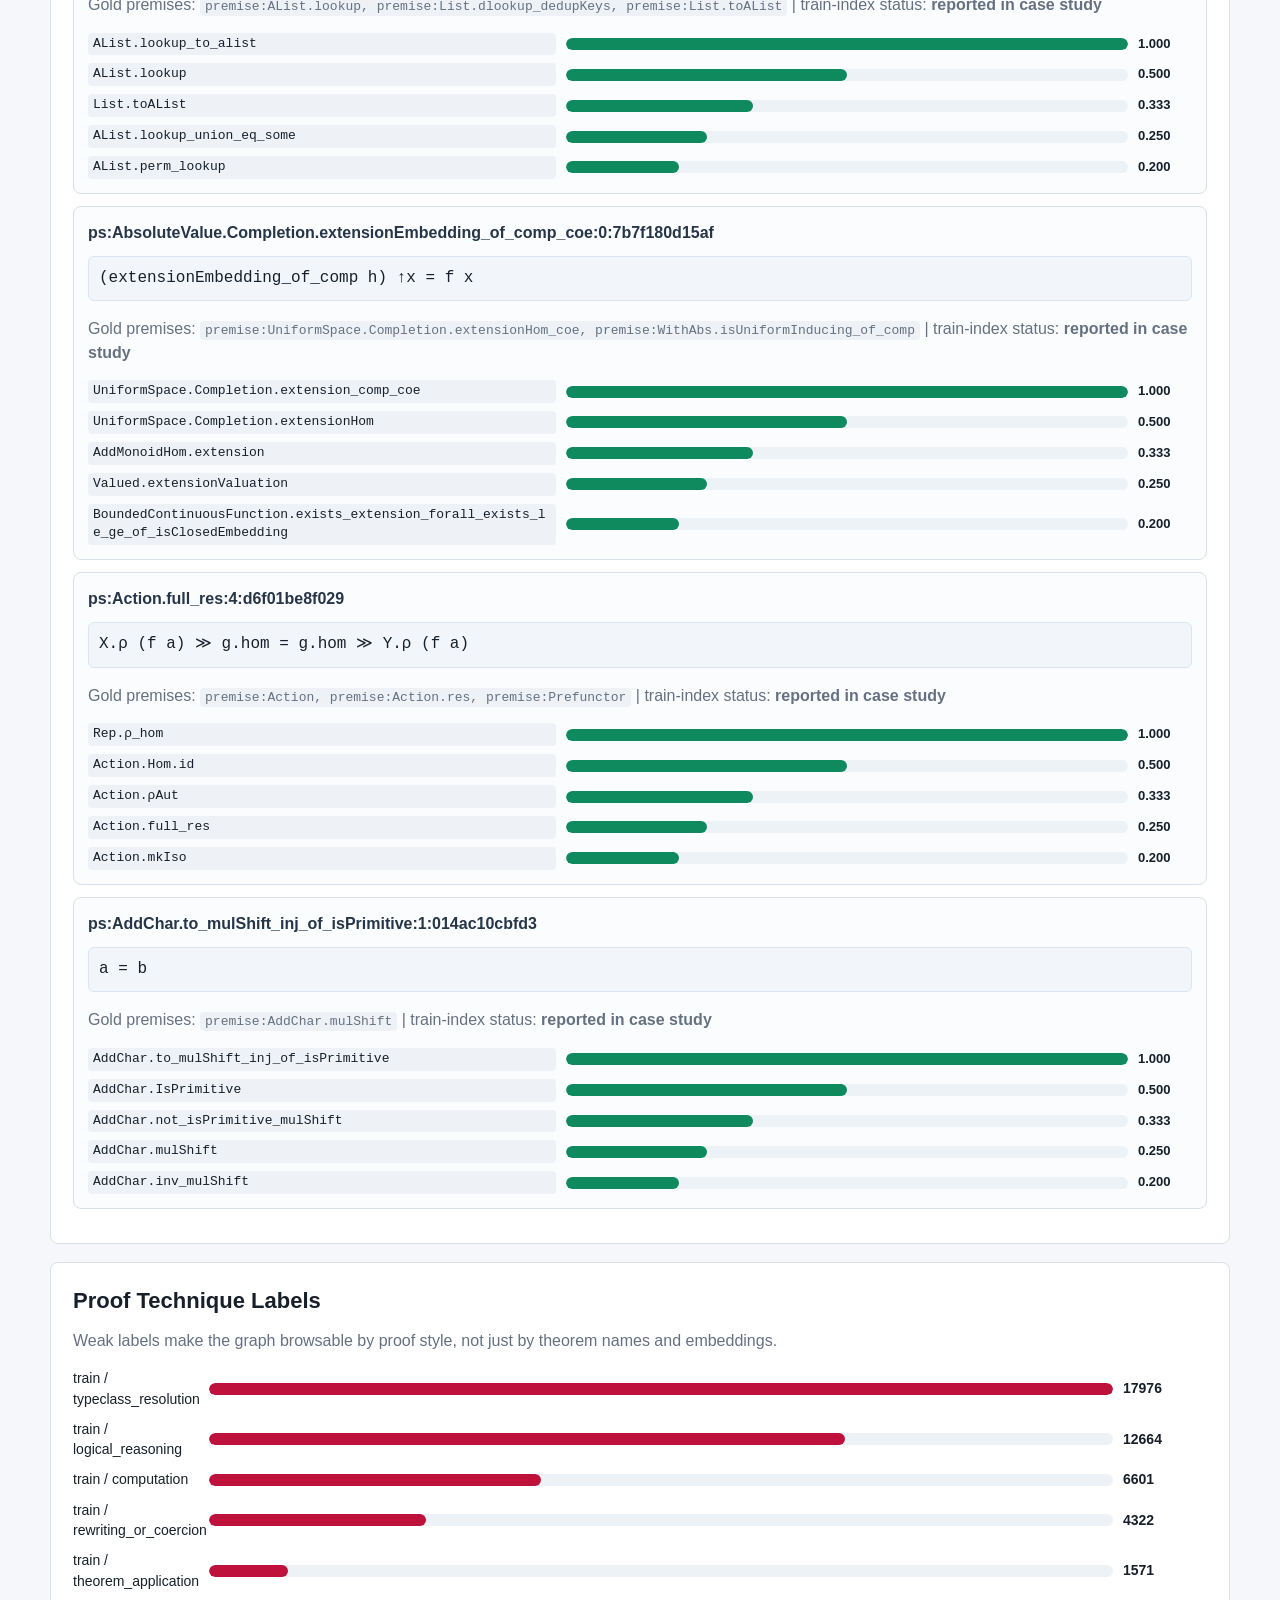
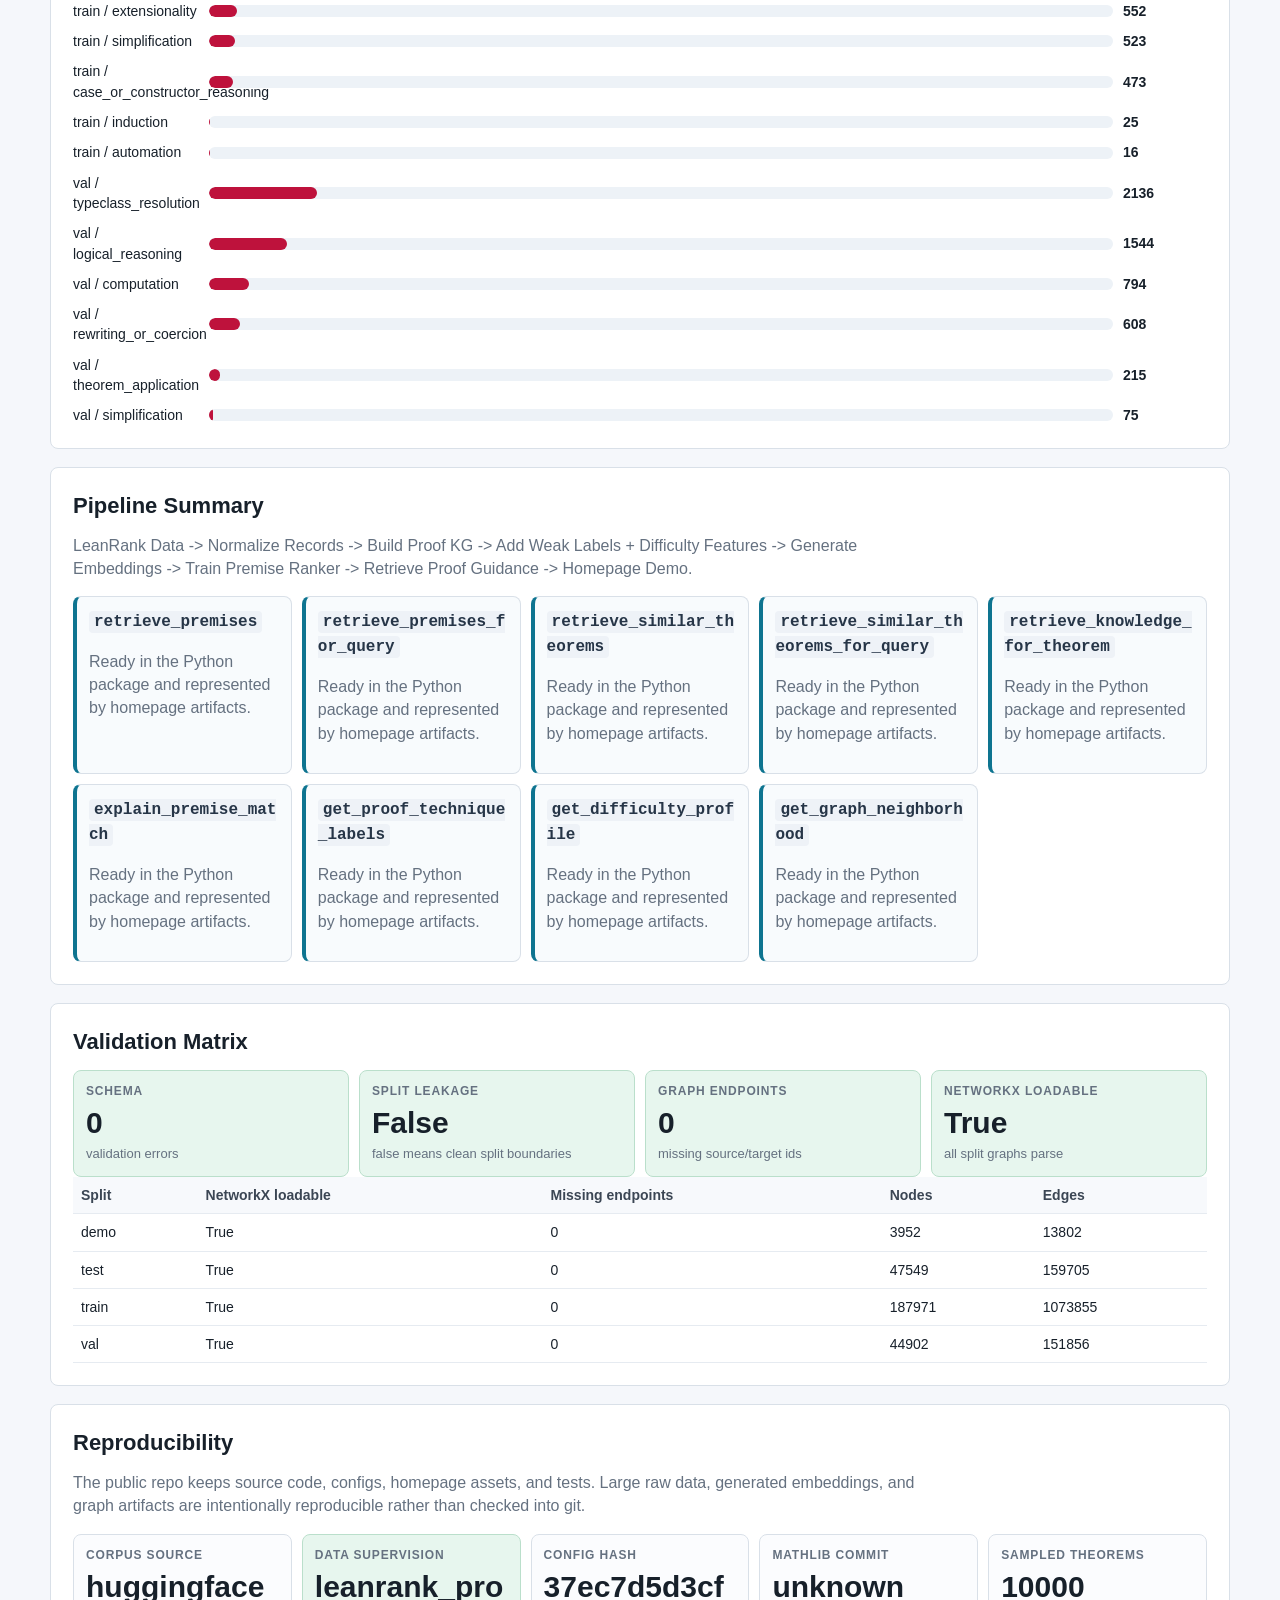
==== commit 7109da54: "Add candidate source rerank features" ====
--- a/homepage/index.html
+++ b/homepage/index.html
@@ -310,7 +310,7 @@
       <div class="kpi"><div class="label">Negative candidates</div><div class="value">663,198</div><div class="note">hard-negative ranking pool</div></div>
       <div class="kpi"><div class="label">Pipeline timing</div><div class="value">499.3s</div><div class="note">20 executed / 0 skipped stages</div></div>
       <div class="kpi"><div class="label">Scale estimate reliable</div><div class="value">True</div><div class="note">executed_pipeline_run on cuda</div></div>
-      <div class="kpi"><div class="label">Current eval timing</div><div class="value">58.5s</div><div class="note">standalone held-out evaluation</div></div>
+      <div class="kpi"><div class="label">Current eval timing</div><div class="value">59.0s</div><div class="note">standalone held-out evaluation</div></div>
       <div class="kpi"><div class="label">Pipeline eval timing</div><div class="value">19.5s</div><div class="note">saved full-pipeline evaluate stage</div></div>
     </div>
     <div class="status-row" style="margin-top:12px">
@@ -332,8 +332,8 @@
       <div class="status warn"><div class="label">Pipeline bottleneck</div><div class="value">embed</div><div class="note">29.8% of timed production run</div></div>
       <div class="status"><div class="label">Top-3 timed stages</div><div class="value">56.1%</div><div class="note">combined share of pipeline wall time</div></div>
 
-      <div class="status warn"><div class="label">Evaluation bottleneck</div><div class="value">val_proof_state_retrieval</div><div class="note">20.0s inside evaluation</div></div>
-      <div class="status"><div class="label">Eval timed substages</div><div class="value">8</div><div class="note">58.5s measured evaluation total</div></div>
+      <div class="status warn"><div class="label">Evaluation bottleneck</div><div class="value">val_proof_state_retrieval</div><div class="note">20.2s inside evaluation</div></div>
+      <div class="status"><div class="label">Eval timed substages</div><div class="value">8</div><div class="note">59.0s measured evaluation total</div></div>
 
 
       <div class="status"><div class="label">embed</div><div class="value">148.7s</div><div class="note">29.8% of timed run</div></div>
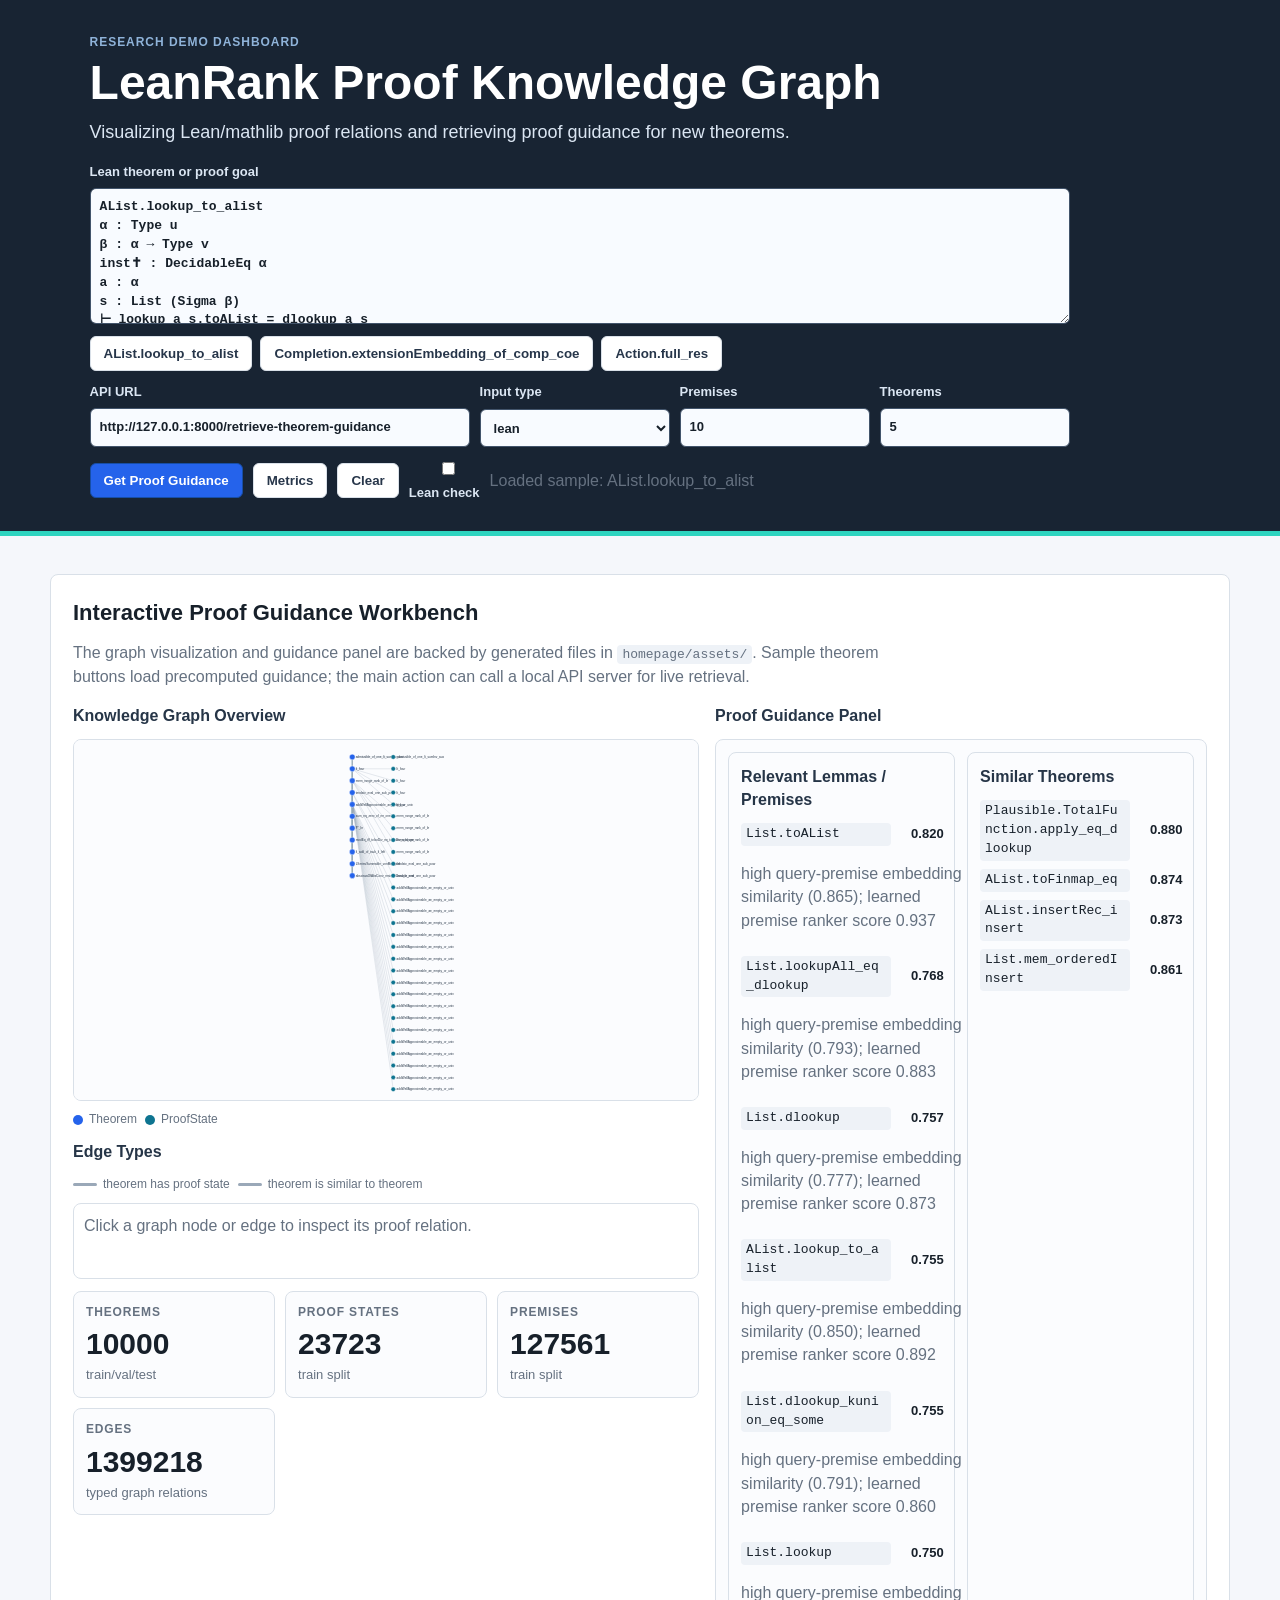
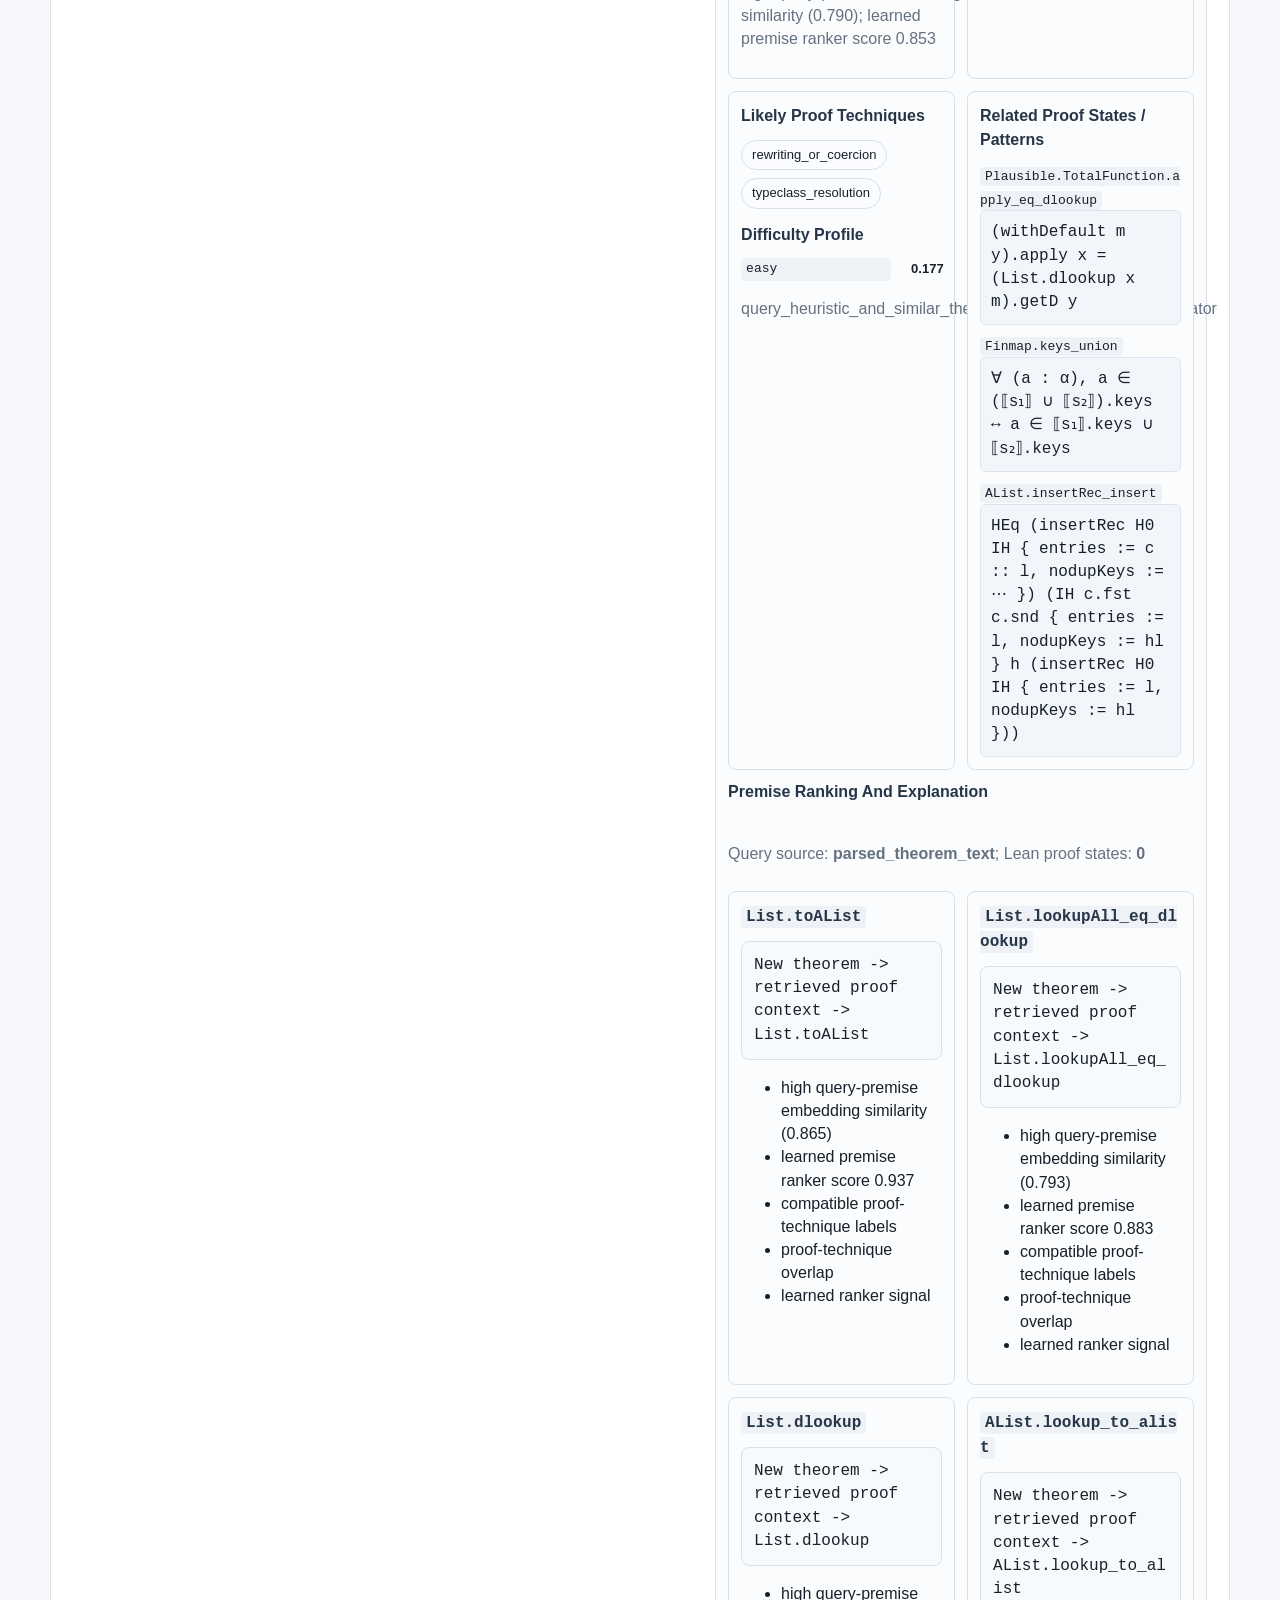
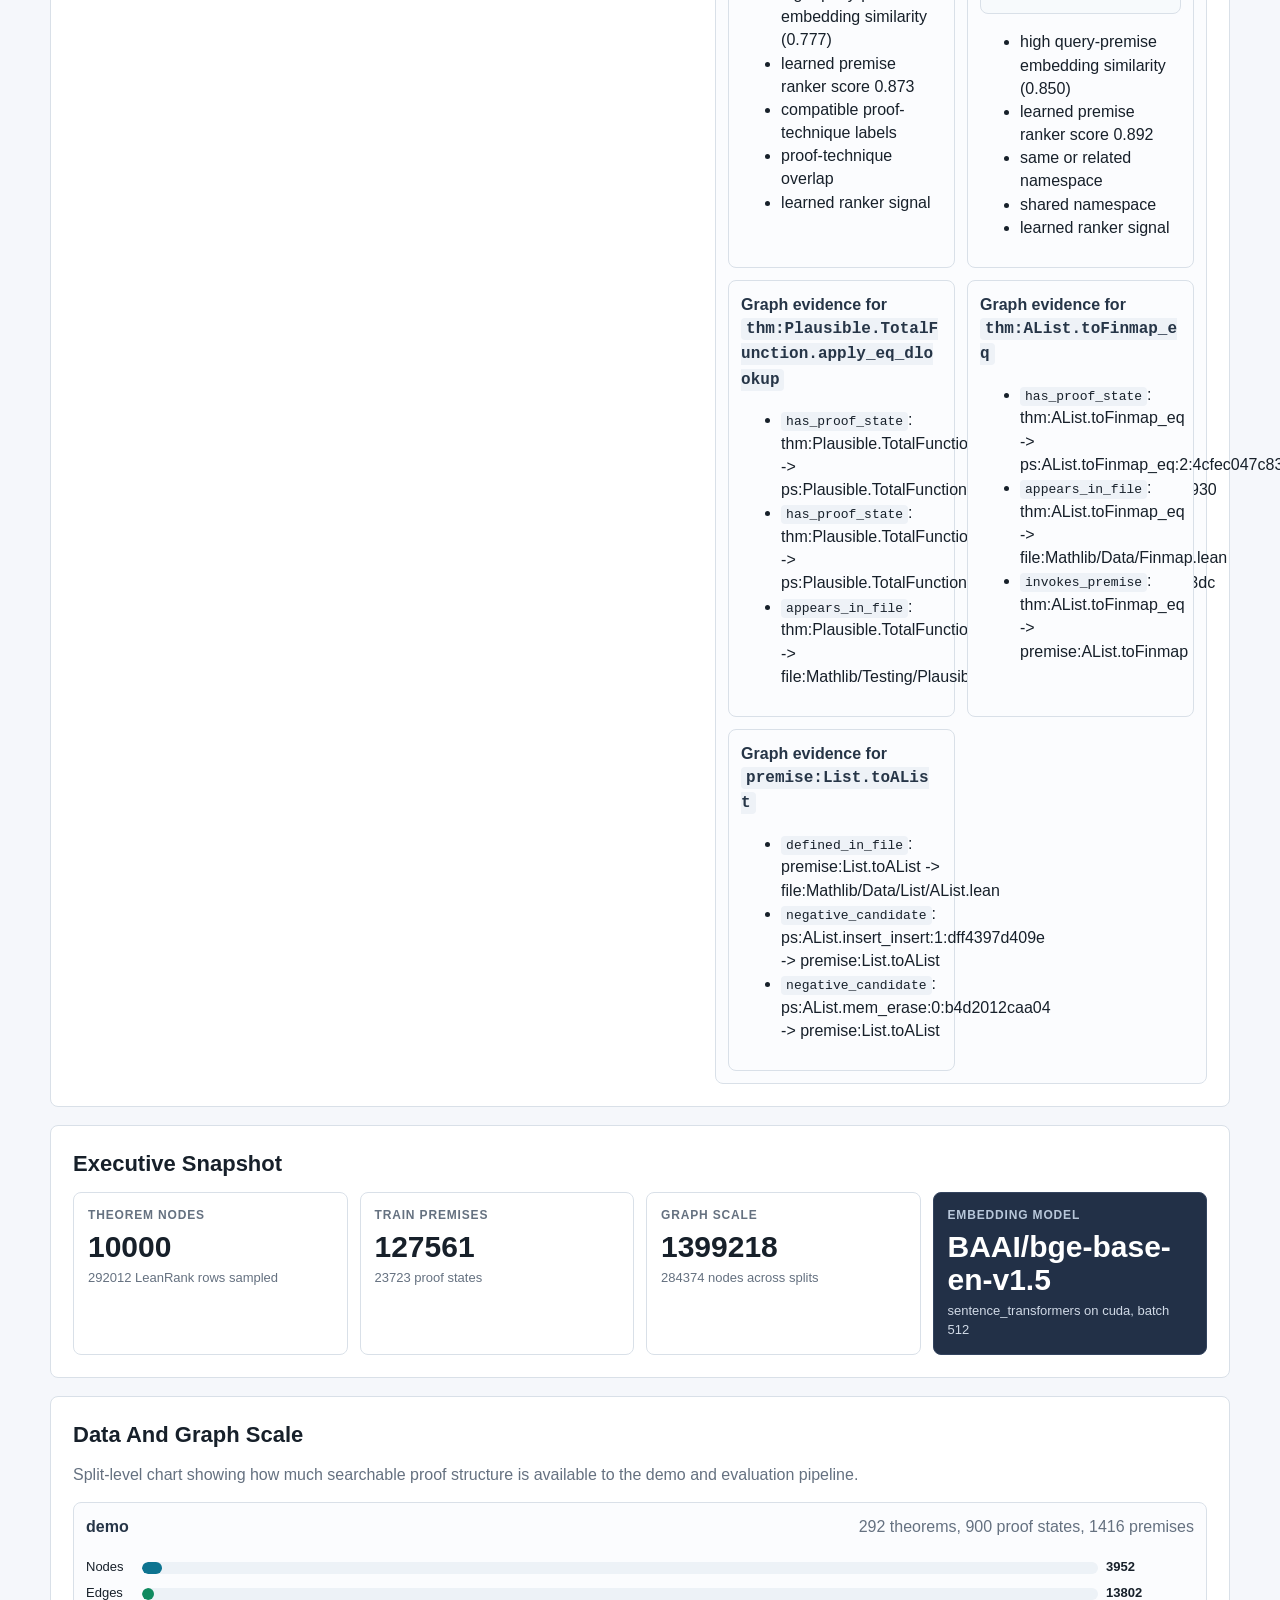
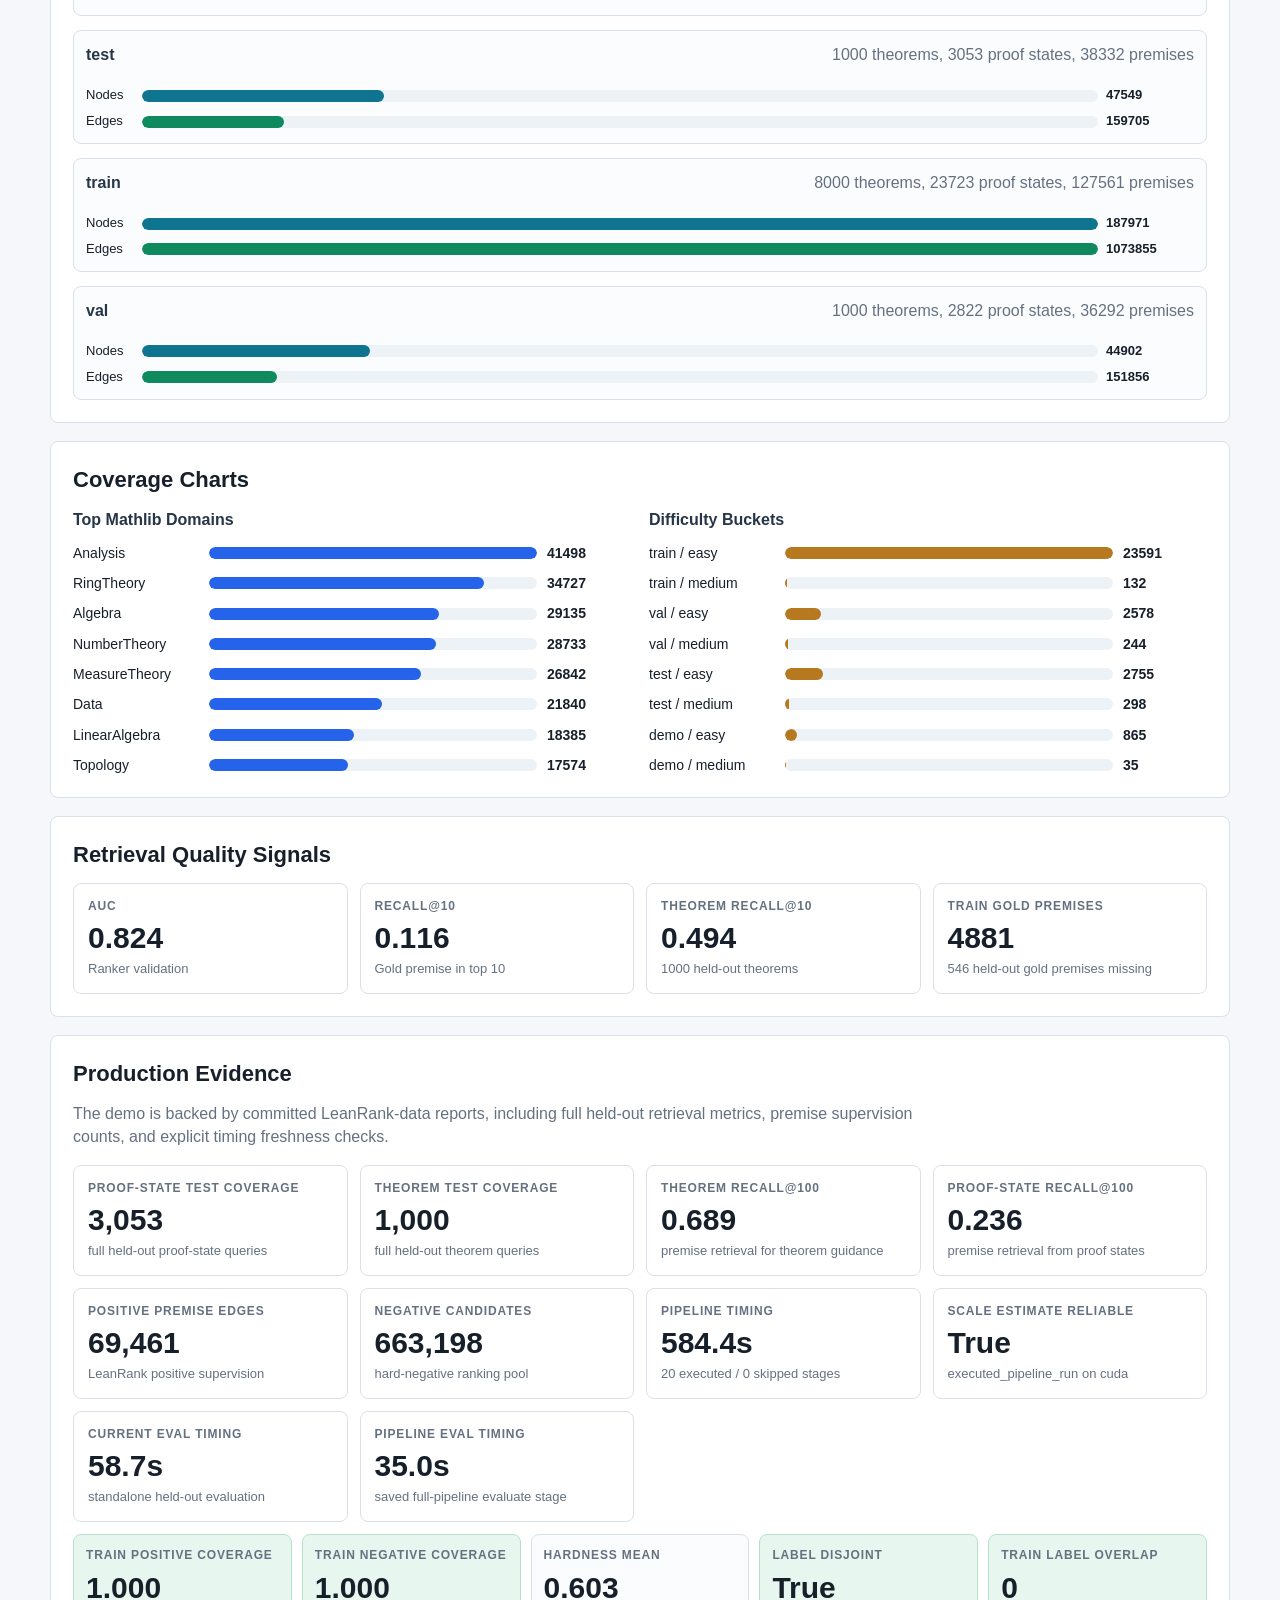
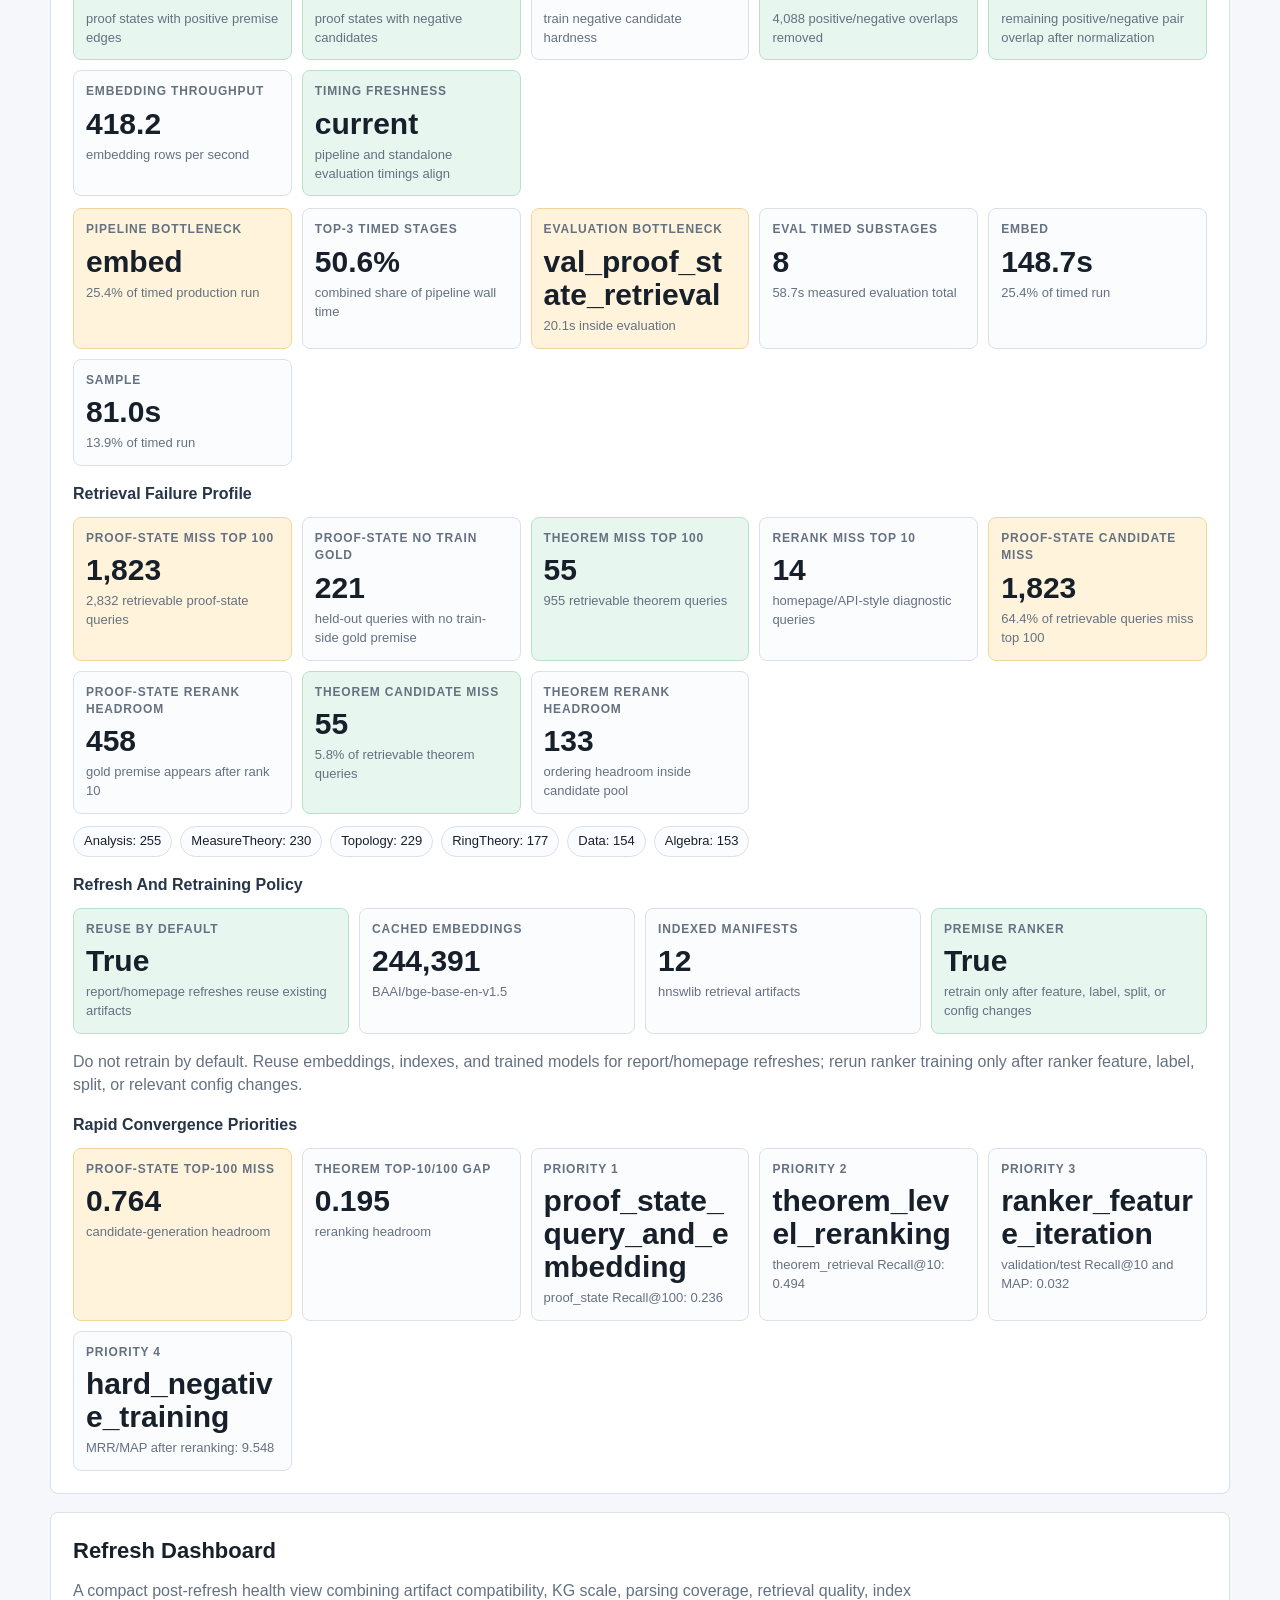
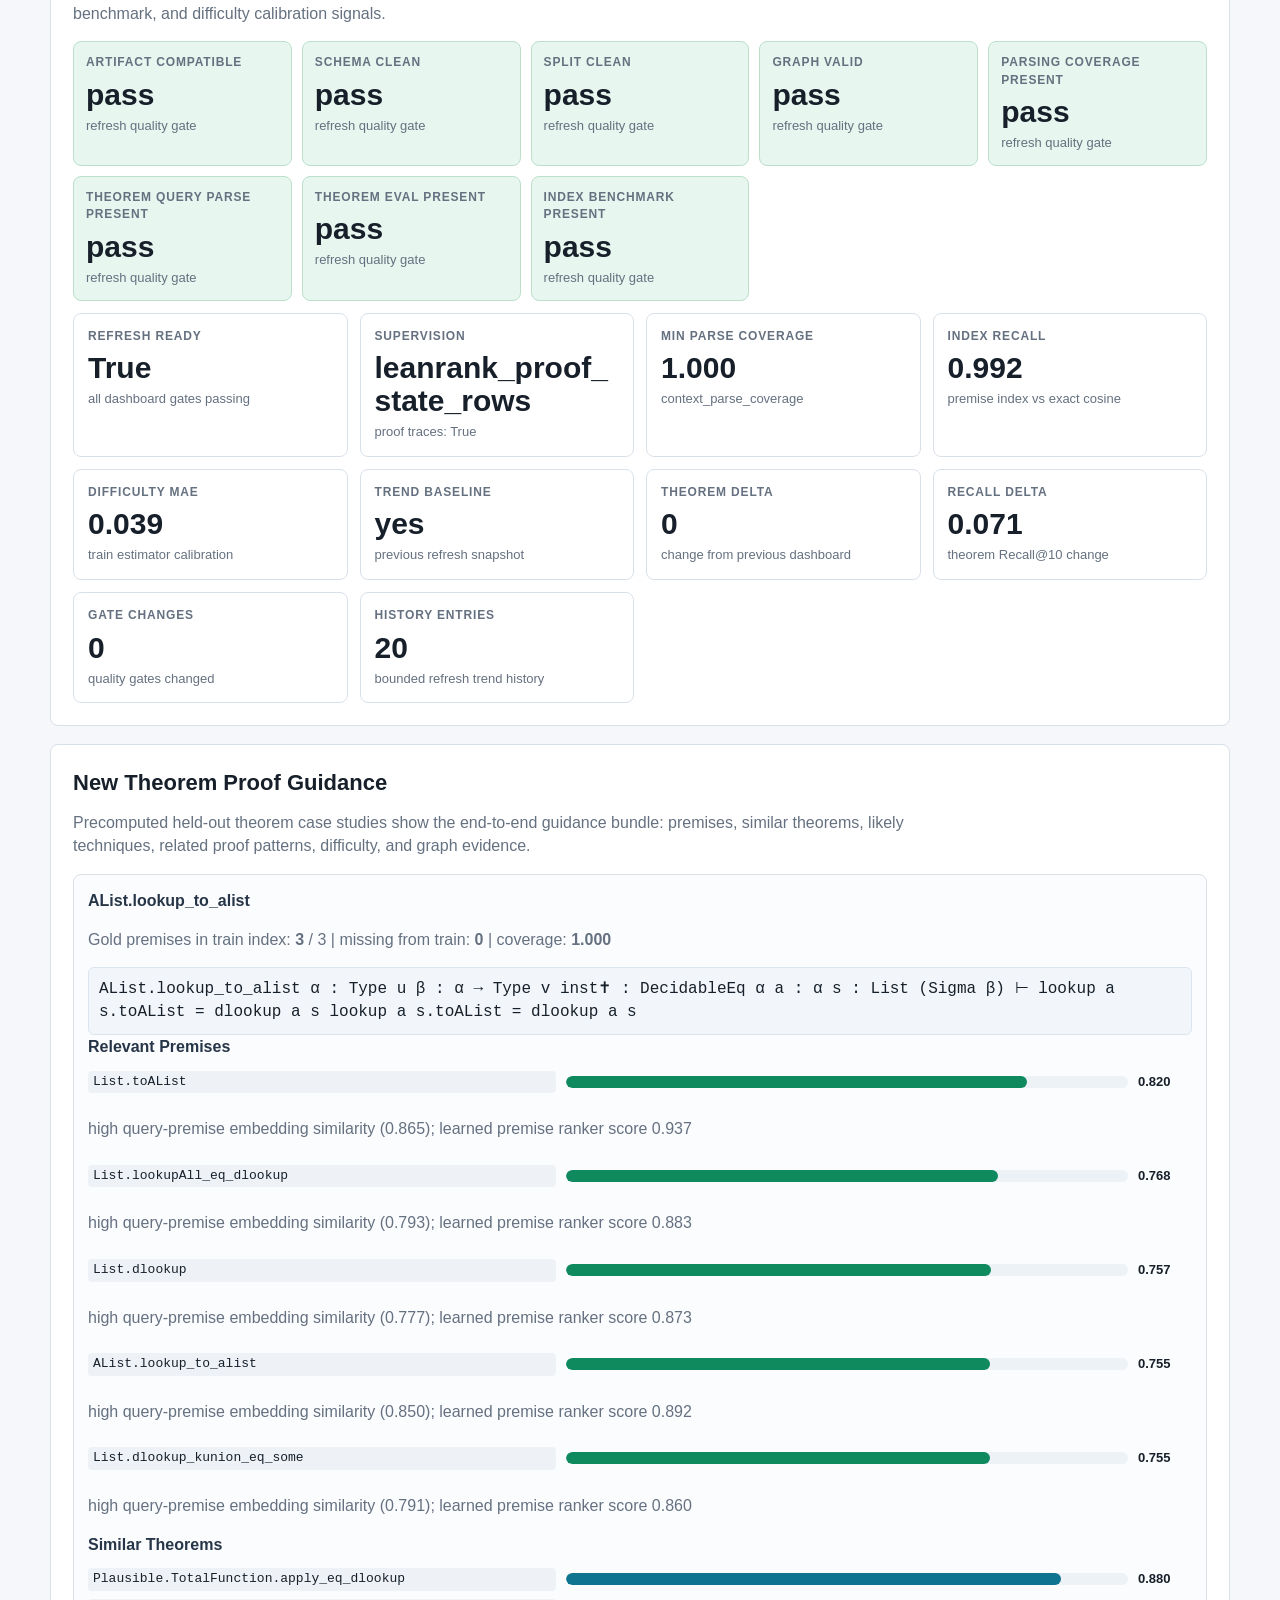
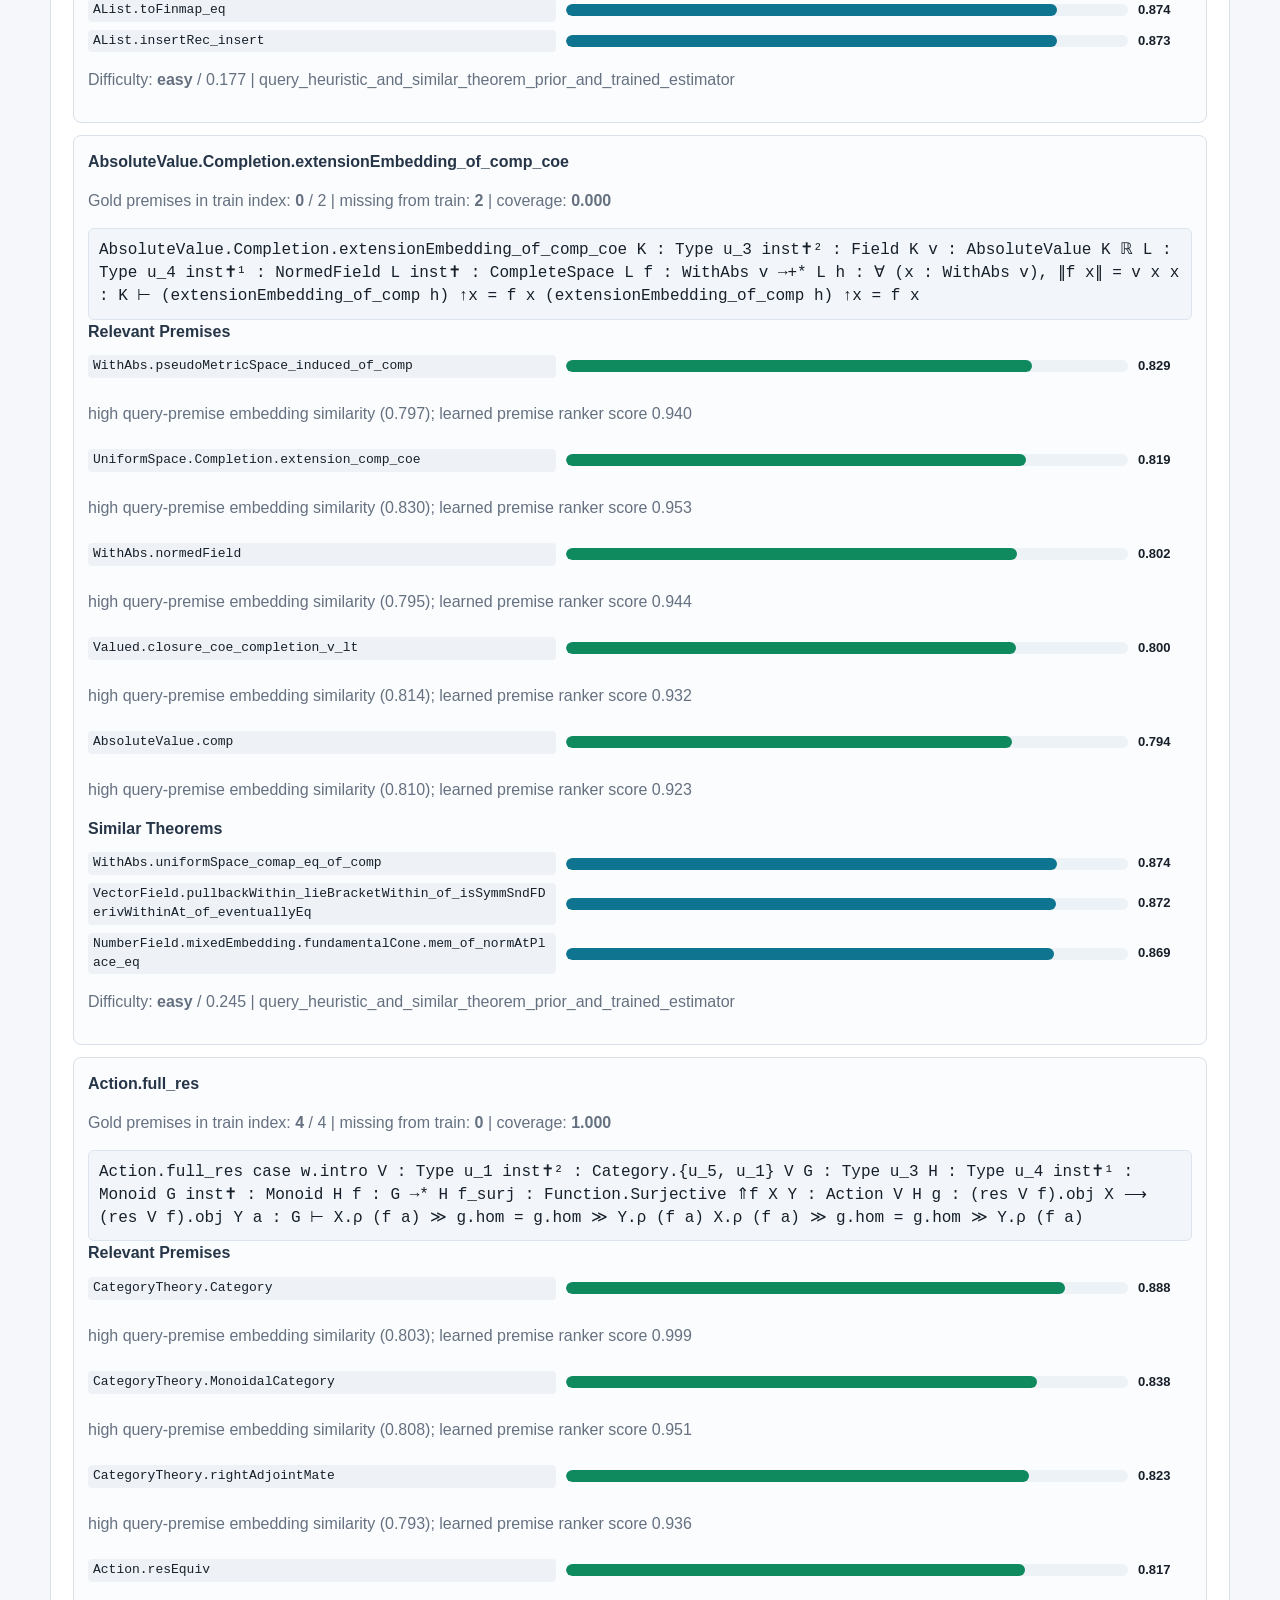
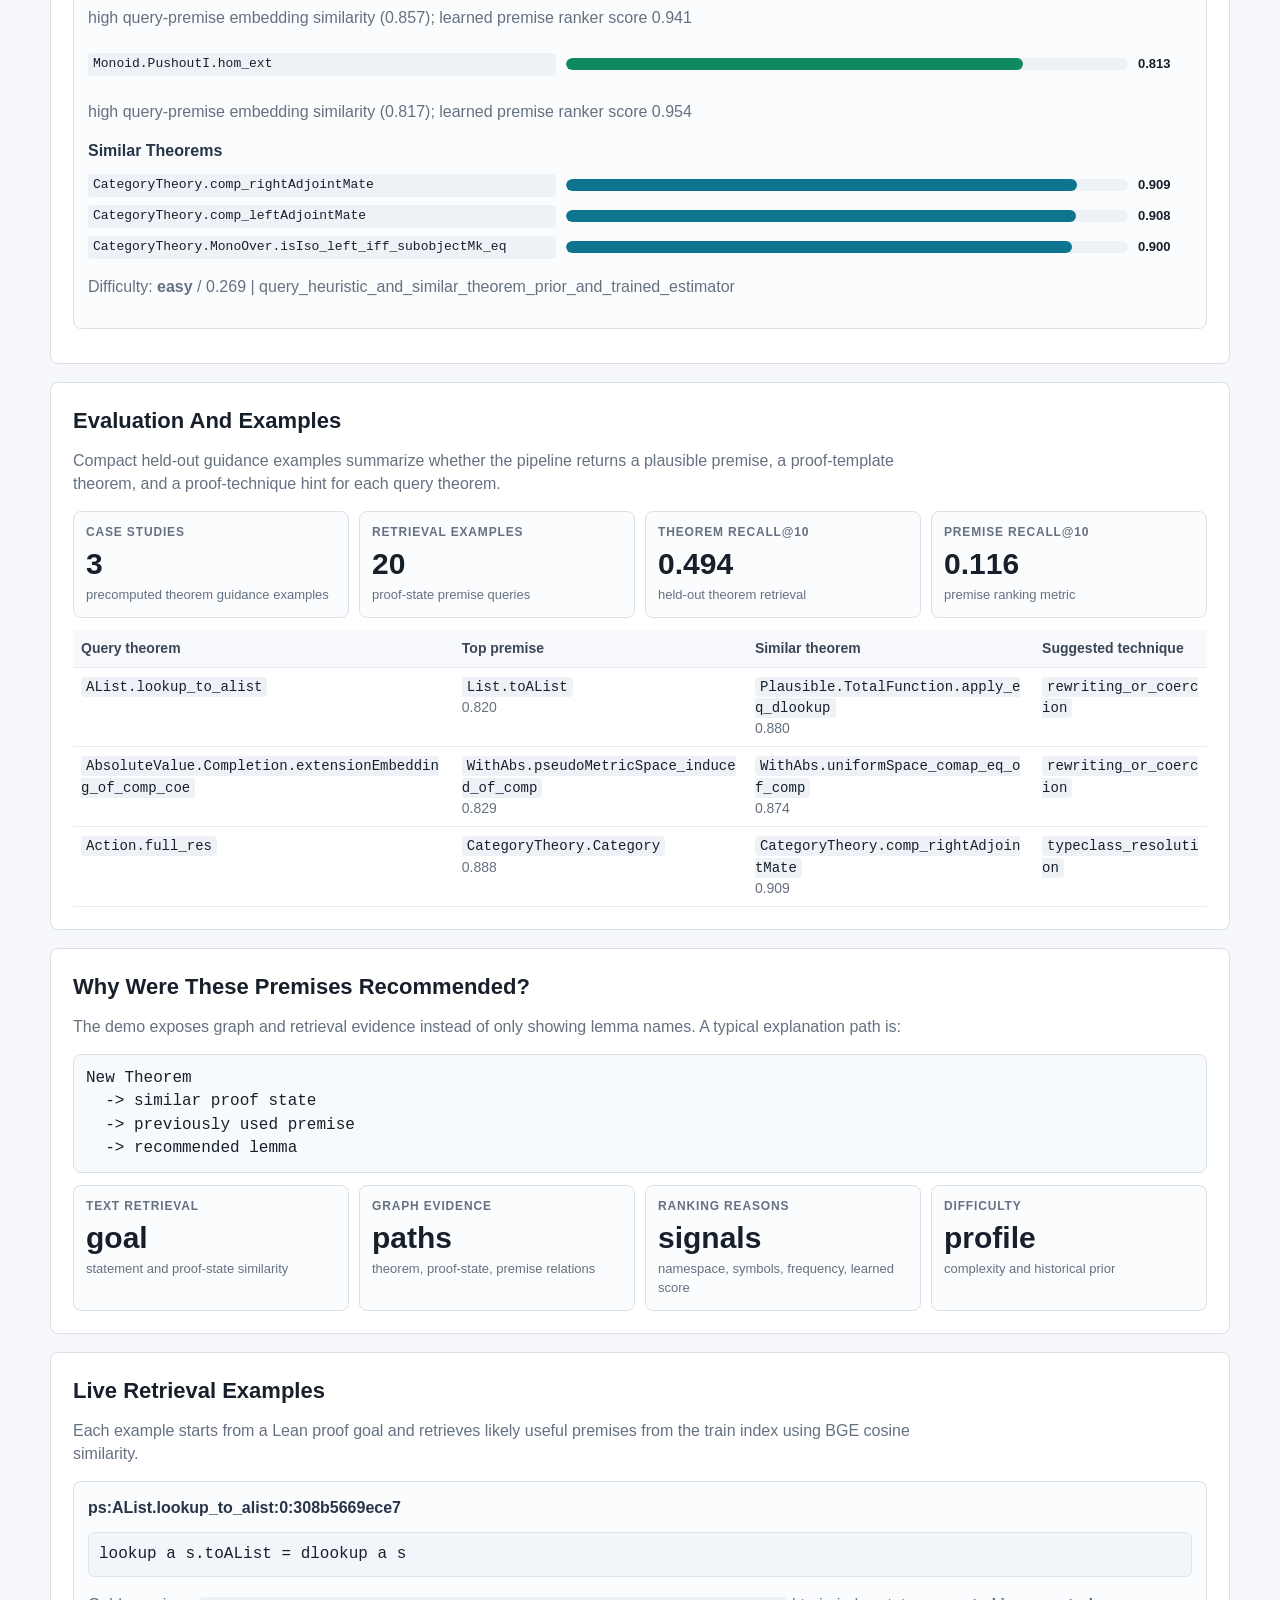
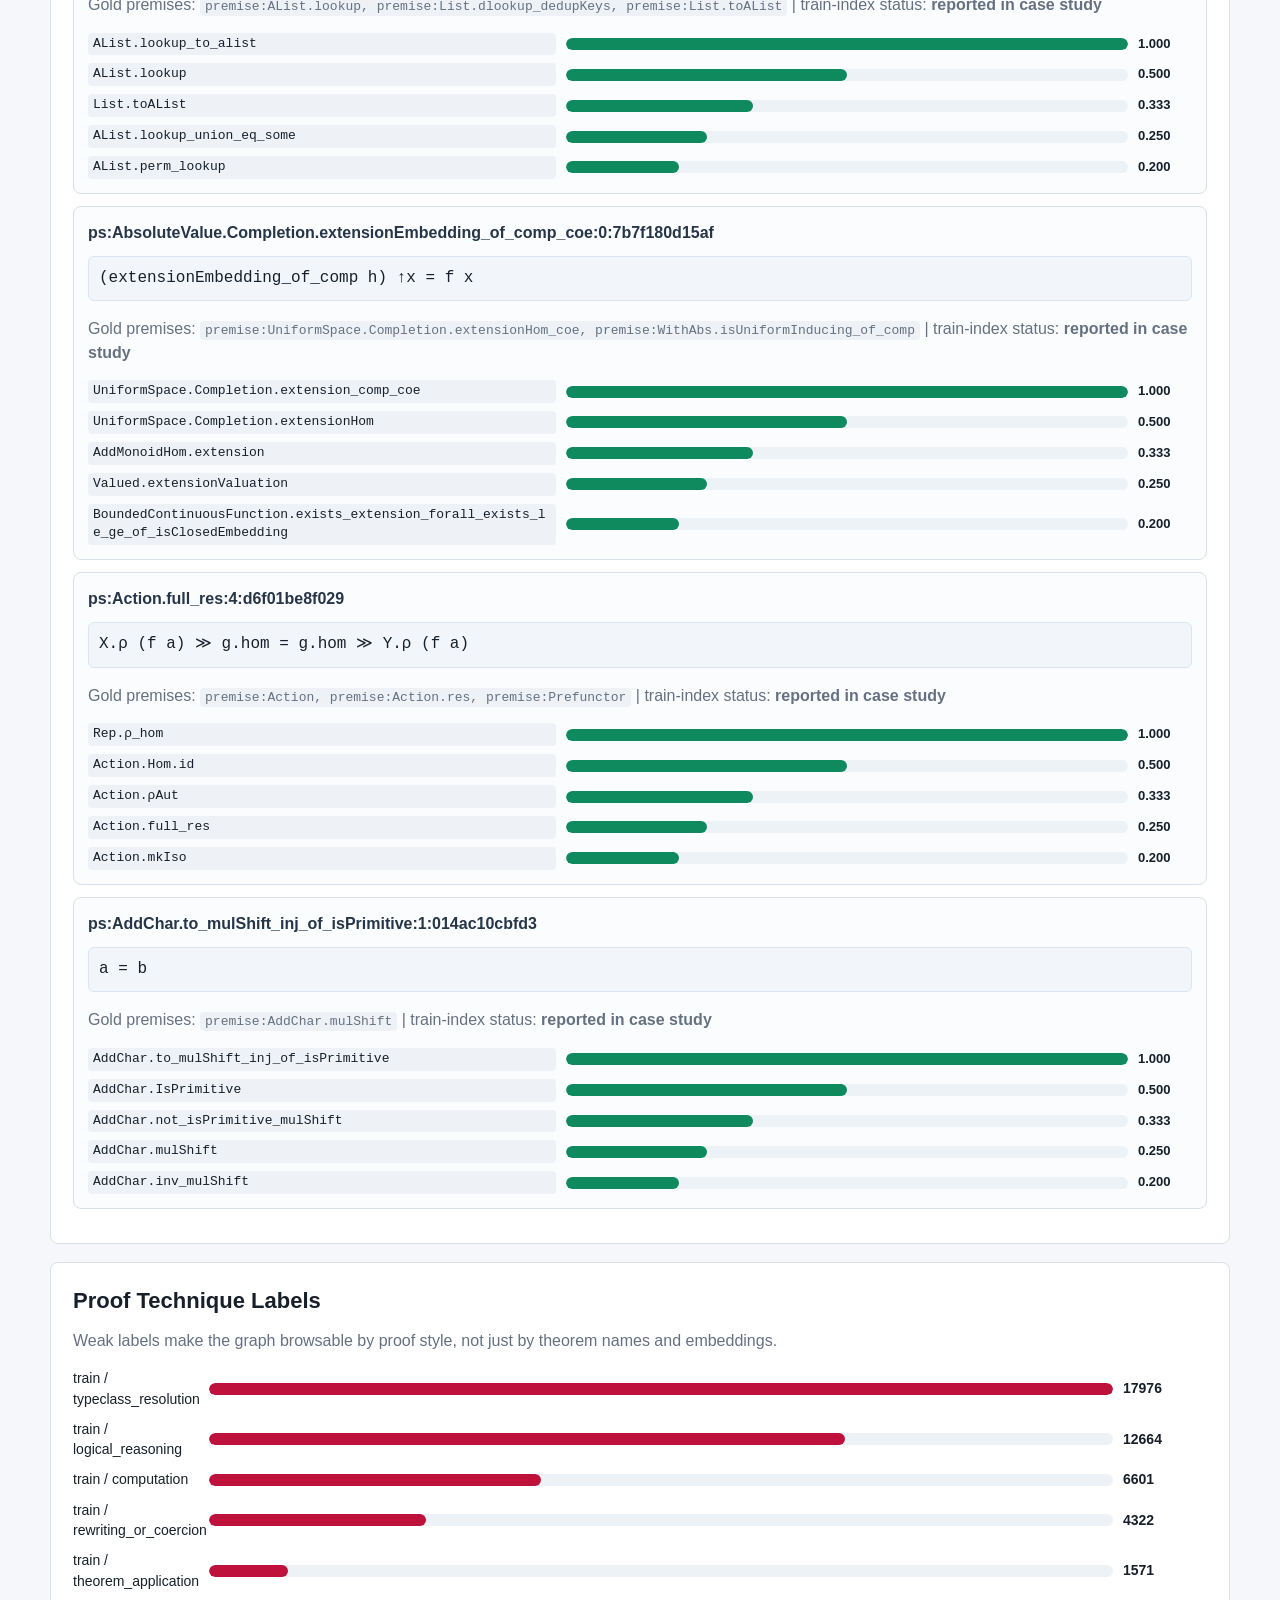
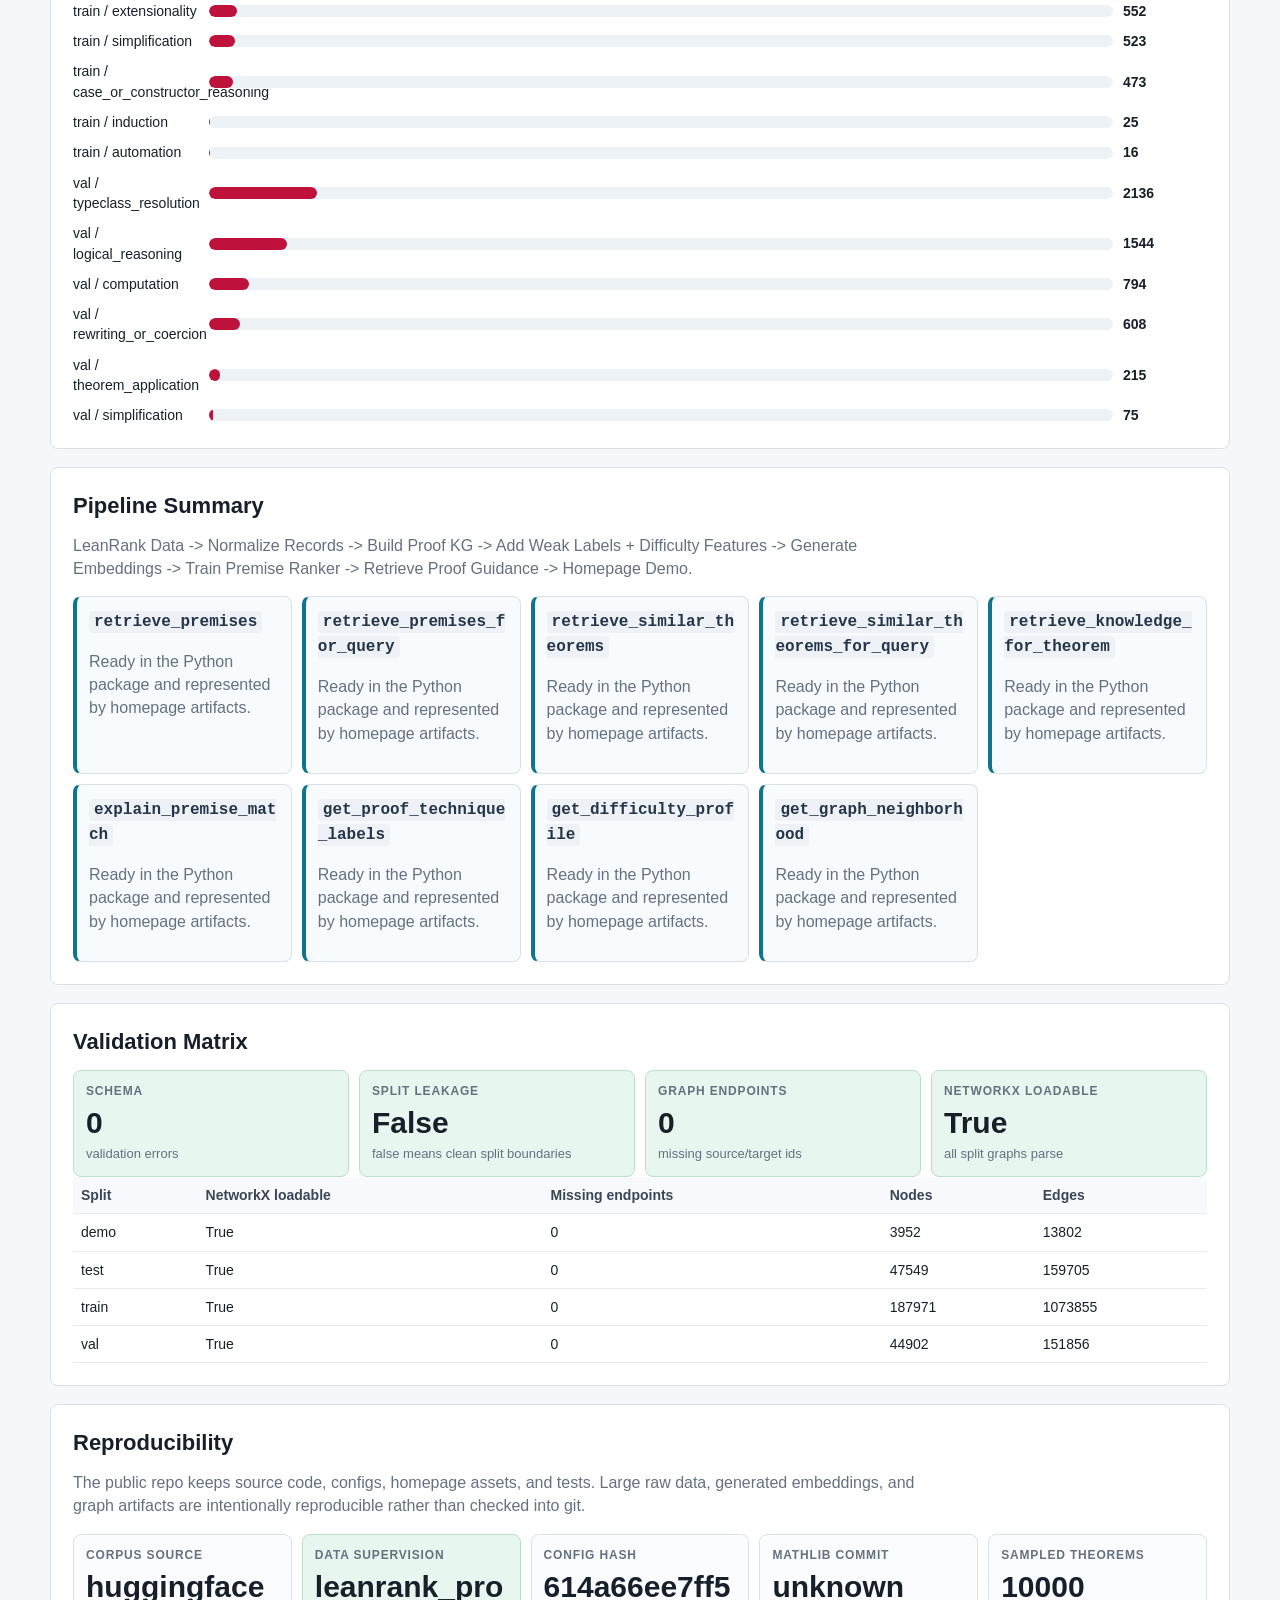
==== commit 03df8def: "Train ranker on generated retrieval candidates" ====
--- a/homepage/index.html
+++ b/homepage/index.html
@@ -290,7 +290,7 @@
   <section>
     <h2>Retrieval Quality Signals</h2>
     <div class="kpi-grid">
-      <div class="kpi"><div class="label">AUC</div><div class="value">0.821</div><div class="note">Ranker validation</div></div>
+      <div class="kpi"><div class="label">AUC</div><div class="value">0.824</div><div class="note">Ranker validation</div></div>
       <div class="kpi"><div class="label">Recall@10</div><div class="value">0.116</div><div class="note">Gold premise in top 10</div></div>
       <div class="kpi"><div class="label">Theorem Recall@10</div><div class="value">0.494</div><div class="note">1000 held-out theorems</div></div>
       <div class="kpi"><div class="label">Train gold premises</div><div class="value">4881</div><div class="note">546 held-out gold premises missing</div></div>
@@ -308,10 +308,10 @@
       <div class="kpi"><div class="label">Proof-state Recall@100</div><div class="value">0.236</div><div class="note">premise retrieval from proof states</div></div>
       <div class="kpi"><div class="label">Positive premise edges</div><div class="value">69,461</div><div class="note">LeanRank positive supervision</div></div>
       <div class="kpi"><div class="label">Negative candidates</div><div class="value">663,198</div><div class="note">hard-negative ranking pool</div></div>
-      <div class="kpi"><div class="label">Pipeline timing</div><div class="value">499.3s</div><div class="note">20 executed / 0 skipped stages</div></div>
+      <div class="kpi"><div class="label">Pipeline timing</div><div class="value">584.4s</div><div class="note">20 executed / 0 skipped stages</div></div>
       <div class="kpi"><div class="label">Scale estimate reliable</div><div class="value">True</div><div class="note">executed_pipeline_run on cuda</div></div>
-      <div class="kpi"><div class="label">Current eval timing</div><div class="value">59.0s</div><div class="note">standalone held-out evaluation</div></div>
-      <div class="kpi"><div class="label">Pipeline eval timing</div><div class="value">19.5s</div><div class="note">saved full-pipeline evaluate stage</div></div>
+      <div class="kpi"><div class="label">Current eval timing</div><div class="value">58.7s</div><div class="note">standalone held-out evaluation</div></div>
+      <div class="kpi"><div class="label">Pipeline eval timing</div><div class="value">35.0s</div><div class="note">saved full-pipeline evaluate stage</div></div>
     </div>
     <div class="status-row" style="margin-top:12px">
       <div class="status ok"><div class="label">Train positive coverage</div><div class="value">1.000</div><div class="note">proof states with positive premise edges</div></div>
@@ -319,7 +319,7 @@
       <div class="status"><div class="label">Hardness mean</div><div class="value">0.603</div><div class="note">train negative candidate hardness</div></div>
       <div class="status ok"><div class="label">Label disjoint</div><div class="value">True</div><div class="note">4,088 positive/negative overlaps removed</div></div>
       <div class="status ok"><div class="label">Train label overlap</div><div class="value">0</div><div class="note">remaining positive/negative pair overlap after normalization</div></div>
-      <div class="status"><div class="label">Embedding throughput</div><div class="value">489.4</div><div class="note">embedding rows per second</div></div>
+      <div class="status"><div class="label">Embedding throughput</div><div class="value">418.2</div><div class="note">embedding rows per second</div></div>
 
       <div class="status ok"><div class="label">Timing freshness</div><div class="value">current</div><div class="note">pipeline and standalone evaluation timings align</div></div>
 
@@ -329,16 +329,16 @@
 
 
     <div class="status-row" style="margin-top:12px">
-      <div class="status warn"><div class="label">Pipeline bottleneck</div><div class="value">embed</div><div class="note">29.8% of timed production run</div></div>
-      <div class="status"><div class="label">Top-3 timed stages</div><div class="value">56.1%</div><div class="note">combined share of pipeline wall time</div></div>
-
-      <div class="status warn"><div class="label">Evaluation bottleneck</div><div class="value">val_proof_state_retrieval</div><div class="note">20.2s inside evaluation</div></div>
-      <div class="status"><div class="label">Eval timed substages</div><div class="value">8</div><div class="note">59.0s measured evaluation total</div></div>
-
-
-      <div class="status"><div class="label">embed</div><div class="value">148.7s</div><div class="note">29.8% of timed run</div></div>
-
-      <div class="status"><div class="label">sample</div><div class="value">80.6s</div><div class="note">16.1% of timed run</div></div>
+      <div class="status warn"><div class="label">Pipeline bottleneck</div><div class="value">embed</div><div class="note">25.4% of timed production run</div></div>
+      <div class="status"><div class="label">Top-3 timed stages</div><div class="value">50.6%</div><div class="note">combined share of pipeline wall time</div></div>
+
+      <div class="status warn"><div class="label">Evaluation bottleneck</div><div class="value">val_proof_state_retrieval</div><div class="note">20.1s inside evaluation</div></div>
+      <div class="status"><div class="label">Eval timed substages</div><div class="value">8</div><div class="note">58.7s measured evaluation total</div></div>
+
+
+      <div class="status"><div class="label">embed</div><div class="value">148.7s</div><div class="note">25.4% of timed run</div></div>
+
+      <div class="status"><div class="label">sample</div><div class="value">81.0s</div><div class="note">13.9% of timed run</div></div>
 
     </div>
 
@@ -357,7 +357,7 @@
       <div class="status warn"><div class="label">Proof-state miss top 100</div><div class="value">1,823</div><div class="note">2,832 retrievable proof-state queries</div></div>
       <div class="status"><div class="label">Proof-state no train gold</div><div class="value">221</div><div class="note">held-out queries with no train-side gold premise</div></div>
       <div class="status ok"><div class="label">Theorem miss top 100</div><div class="value">55</div><div class="note">955 retrievable theorem queries</div></div>
-      <div class="status"><div class="label">Rerank miss top 10</div><div class="value">13</div><div class="note">homepage/API-style diagnostic queries</div></div>
+      <div class="status"><div class="label">Rerank miss top 10</div><div class="value">14</div><div class="note">homepage/API-style diagnostic queries</div></div>
       <div class="status warn"><div class="label">Proof-state candidate miss</div><div class="value">1,823</div><div class="note">64.4% of retrievable queries miss top 100</div></div>
       <div class="status"><div class="label">Proof-state rerank headroom</div><div class="value">458</div><div class="note">gold premise appears after rank 10</div></div>
       <div class="status ok"><div class="label">Theorem candidate miss</div><div class="value">55</div><div class="note">5.8% of retrievable theorem queries</div></div>
@@ -404,7 +404,7 @@
 
       <div class="status"><div class="label">Priority 2</div><div class="value">theorem_level_reranking</div><div class="note">theorem_retrieval Recall@10: 0.494</div></div>
 
-      <div class="status"><div class="label">Priority 3</div><div class="value">ranker_feature_iteration</div><div class="note">validation/test Recall@10 and MAP: 0.038</div></div>
+      <div class="status"><div class="label">Priority 3</div><div class="value">ranker_feature_iteration</div><div class="note">validation/test Recall@10 and MAP: 0.032</div></div>
 
       <div class="status"><div class="label">Priority 4</div><div class="value">hard_negative_training</div><div class="note">MRR/MAP after reranking: 9.548</div></div>
 
@@ -438,11 +438,11 @@
       <div class="kpi"><div class="label">Refresh ready</div><div class="value">True</div><div class="note">all dashboard gates passing</div></div>
       <div class="kpi"><div class="label">Supervision</div><div class="value">leanrank_proof_state_rows</div><div class="note">proof traces: True</div></div>
       <div class="kpi"><div class="label">Min parse coverage</div><div class="value">1.000</div><div class="note">context_parse_coverage</div></div>
-      <div class="kpi"><div class="label">Index recall</div><div class="value">0.993</div><div class="note">premise index vs exact cosine</div></div>
+      <div class="kpi"><div class="label">Index recall</div><div class="value">0.992</div><div class="note">premise index vs exact cosine</div></div>
       <div class="kpi"><div class="label">Difficulty MAE</div><div class="value">0.039</div><div class="note">train estimator calibration</div></div>
       <div class="kpi"><div class="label">Trend baseline</div><div class="value">yes</div><div class="note">previous refresh snapshot</div></div>
       <div class="kpi"><div class="label">Theorem delta</div><div class="value">0</div><div class="note">change from previous dashboard</div></div>
-      <div class="kpi"><div class="label">Recall delta</div><div class="value">0.000</div><div class="note">theorem Recall@10 change</div></div>
+      <div class="kpi"><div class="label">Recall delta</div><div class="value">0.071</div><div class="note">theorem Recall@10 change</div></div>
       <div class="kpi"><div class="label">Gate changes</div><div class="value">0</div><div class="note">quality gates changed</div></div>
       <div class="kpi"><div class="label">History entries</div><div class="value">20</div><div class="note">bounded refresh trend history</div></div>
     </div>
@@ -1049,7 +1049,7 @@
     <div class="status-row">
       <div class="status"><div class="label">Corpus source</div><div class="value">huggingface</div><div class="note">erbacher/LeanRank-data</div></div>
       <div class="status ok"><div class="label">Data supervision</div><div class="value">leanrank_proof_state_rows</div><div class="note">premise labels: True</div></div>
-      <div class="status"><div class="label">Config hash</div><div class="value">37ec7d5d3cf4d7b9</div><div class="note">configs/proofatlas.yaml</div></div>
+      <div class="status"><div class="label">Config hash</div><div class="value">614a66ee7ff568bc</div><div class="note">configs/proofatlas.yaml</div></div>
       <div class="status"><div class="label">Mathlib commit</div><div class="value">unknown</div><div class="note">Lean unknown</div></div>
       <div class="status"><div class="label">Sampled theorems</div><div class="value">10000</div><div class="note">292012 rows</div></div>
     </div>
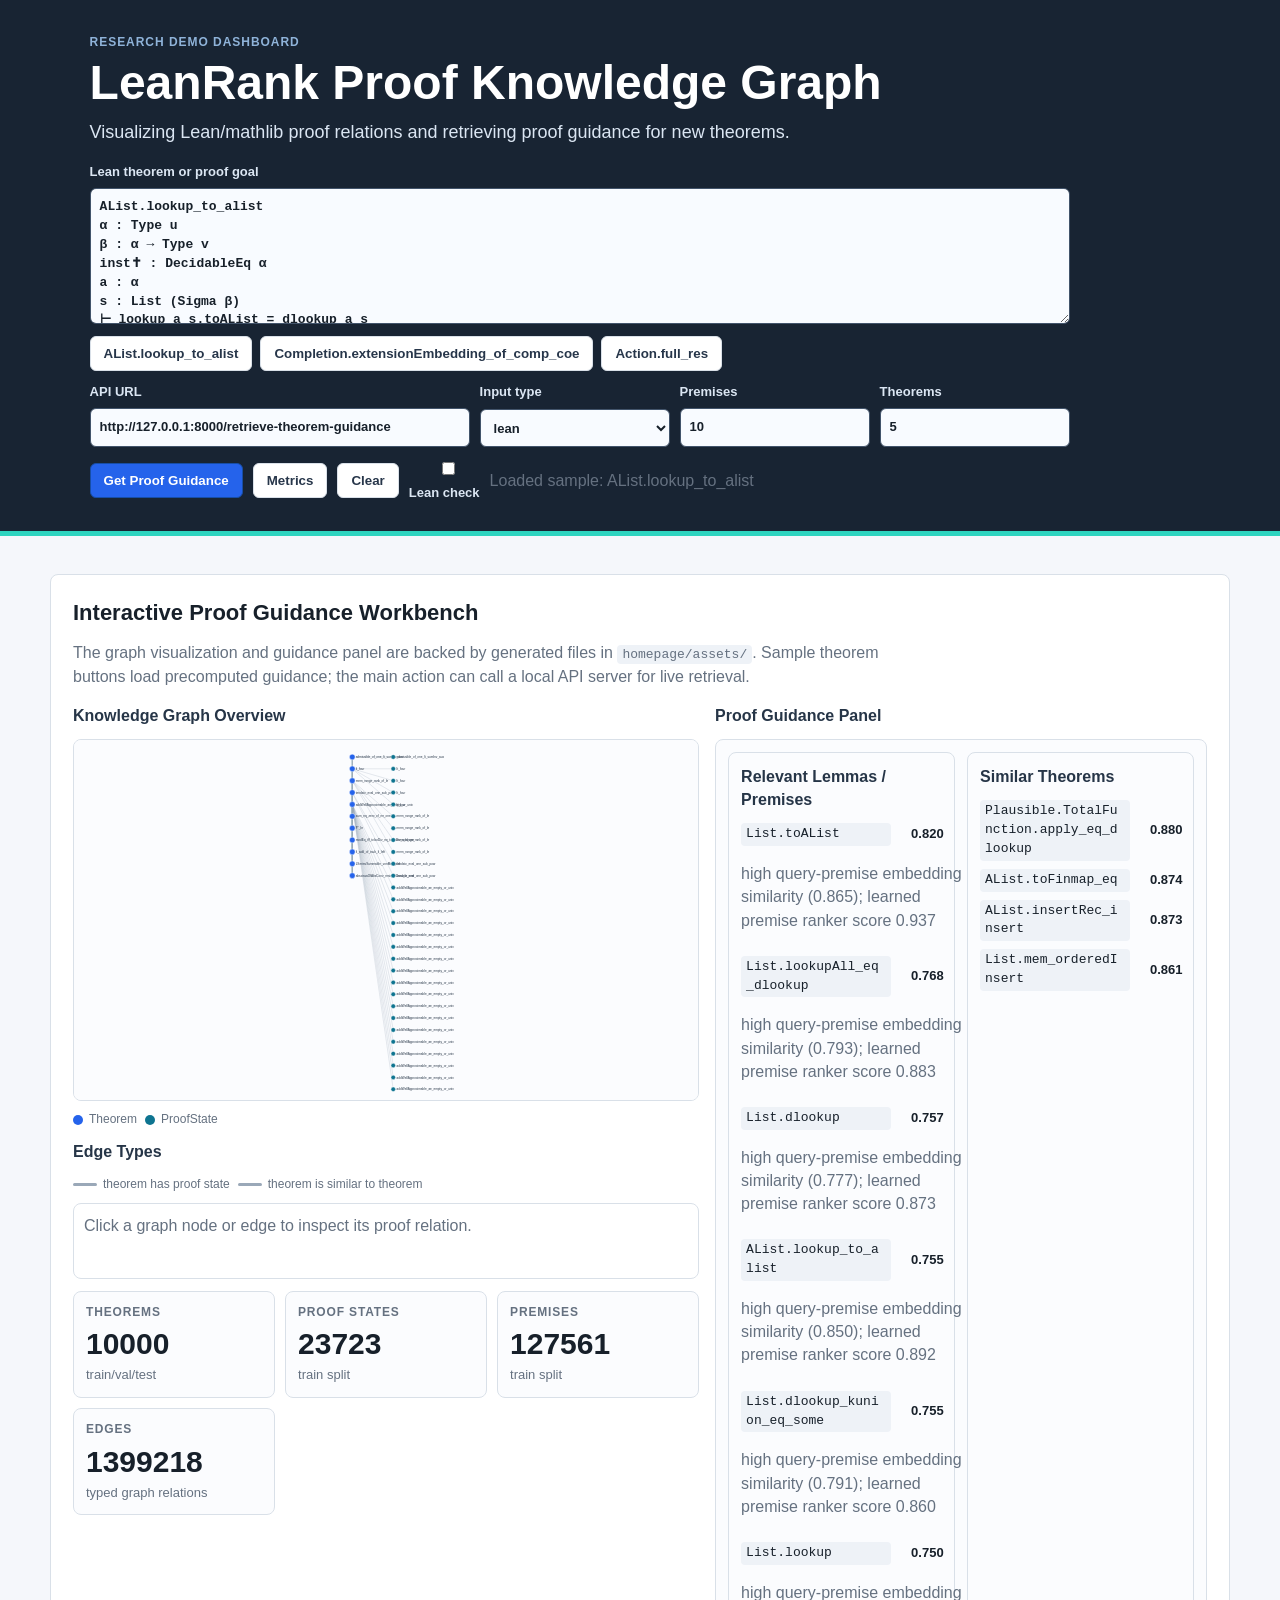
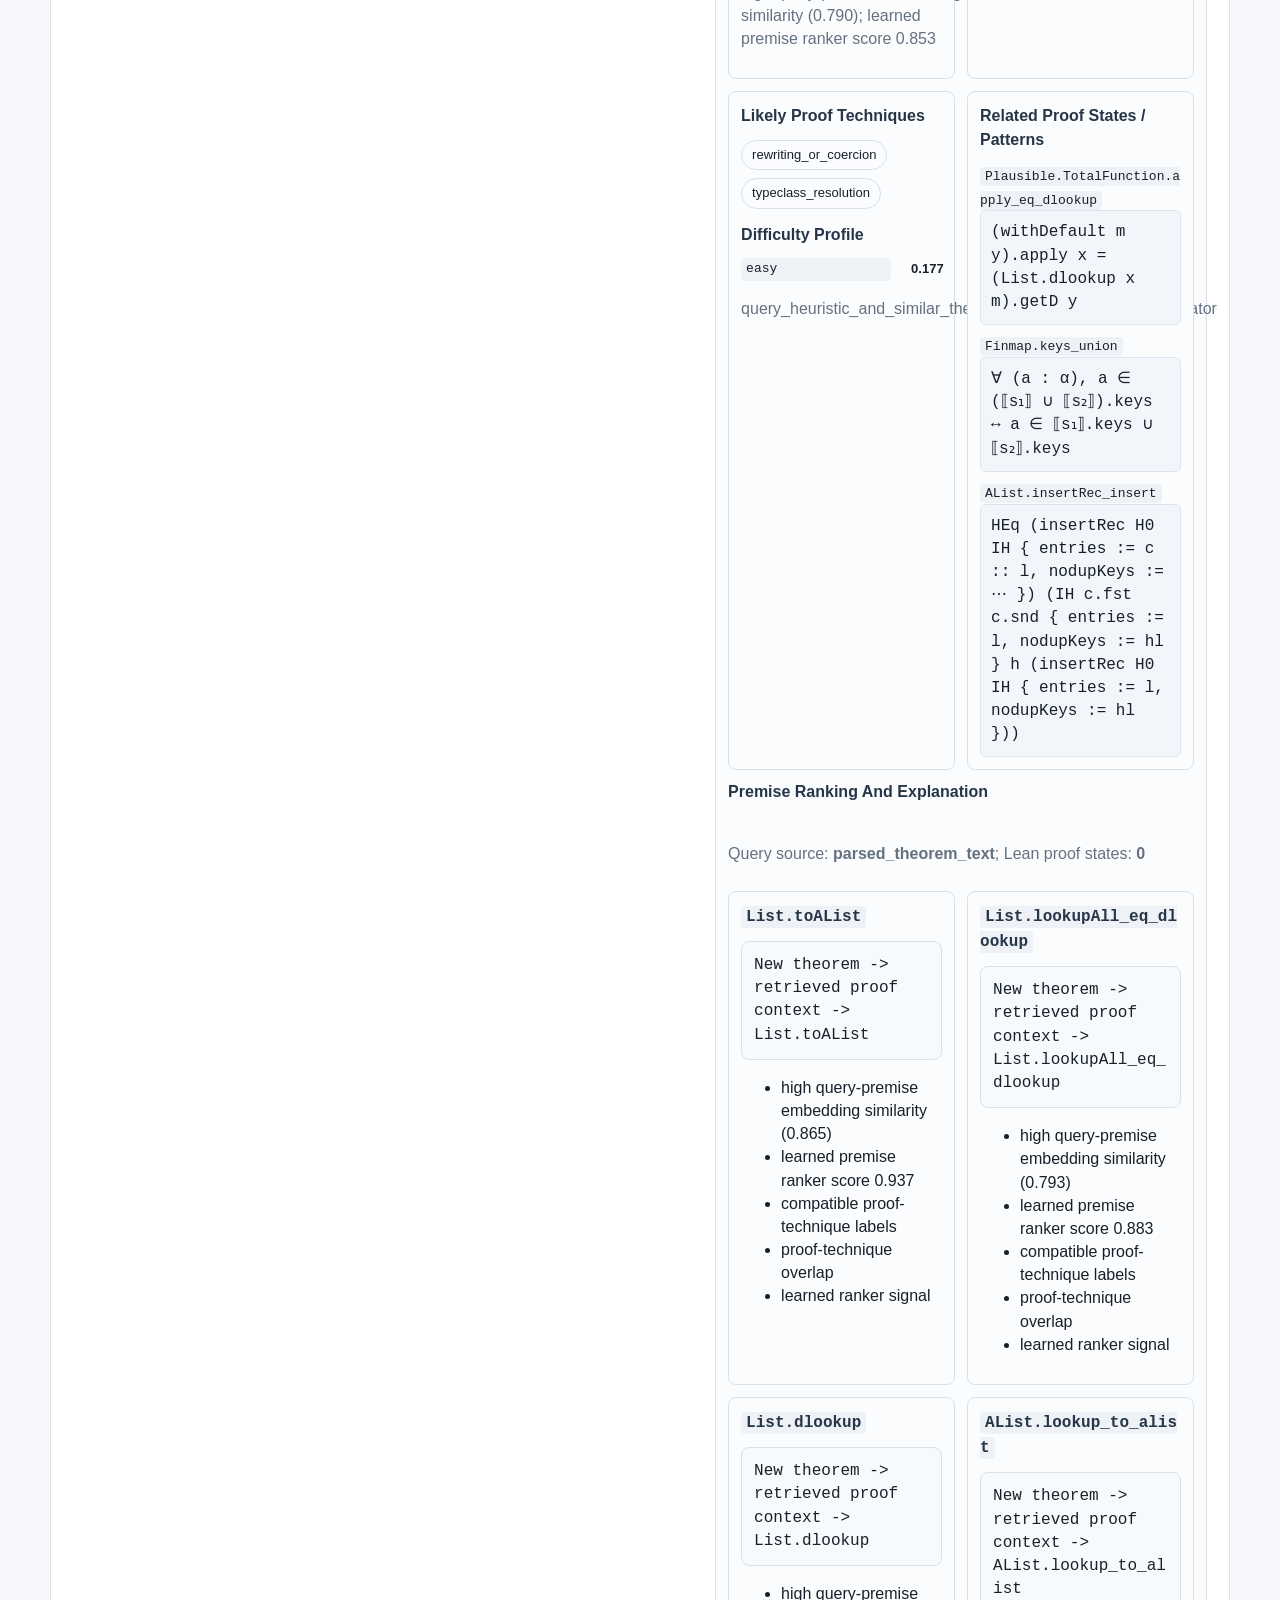
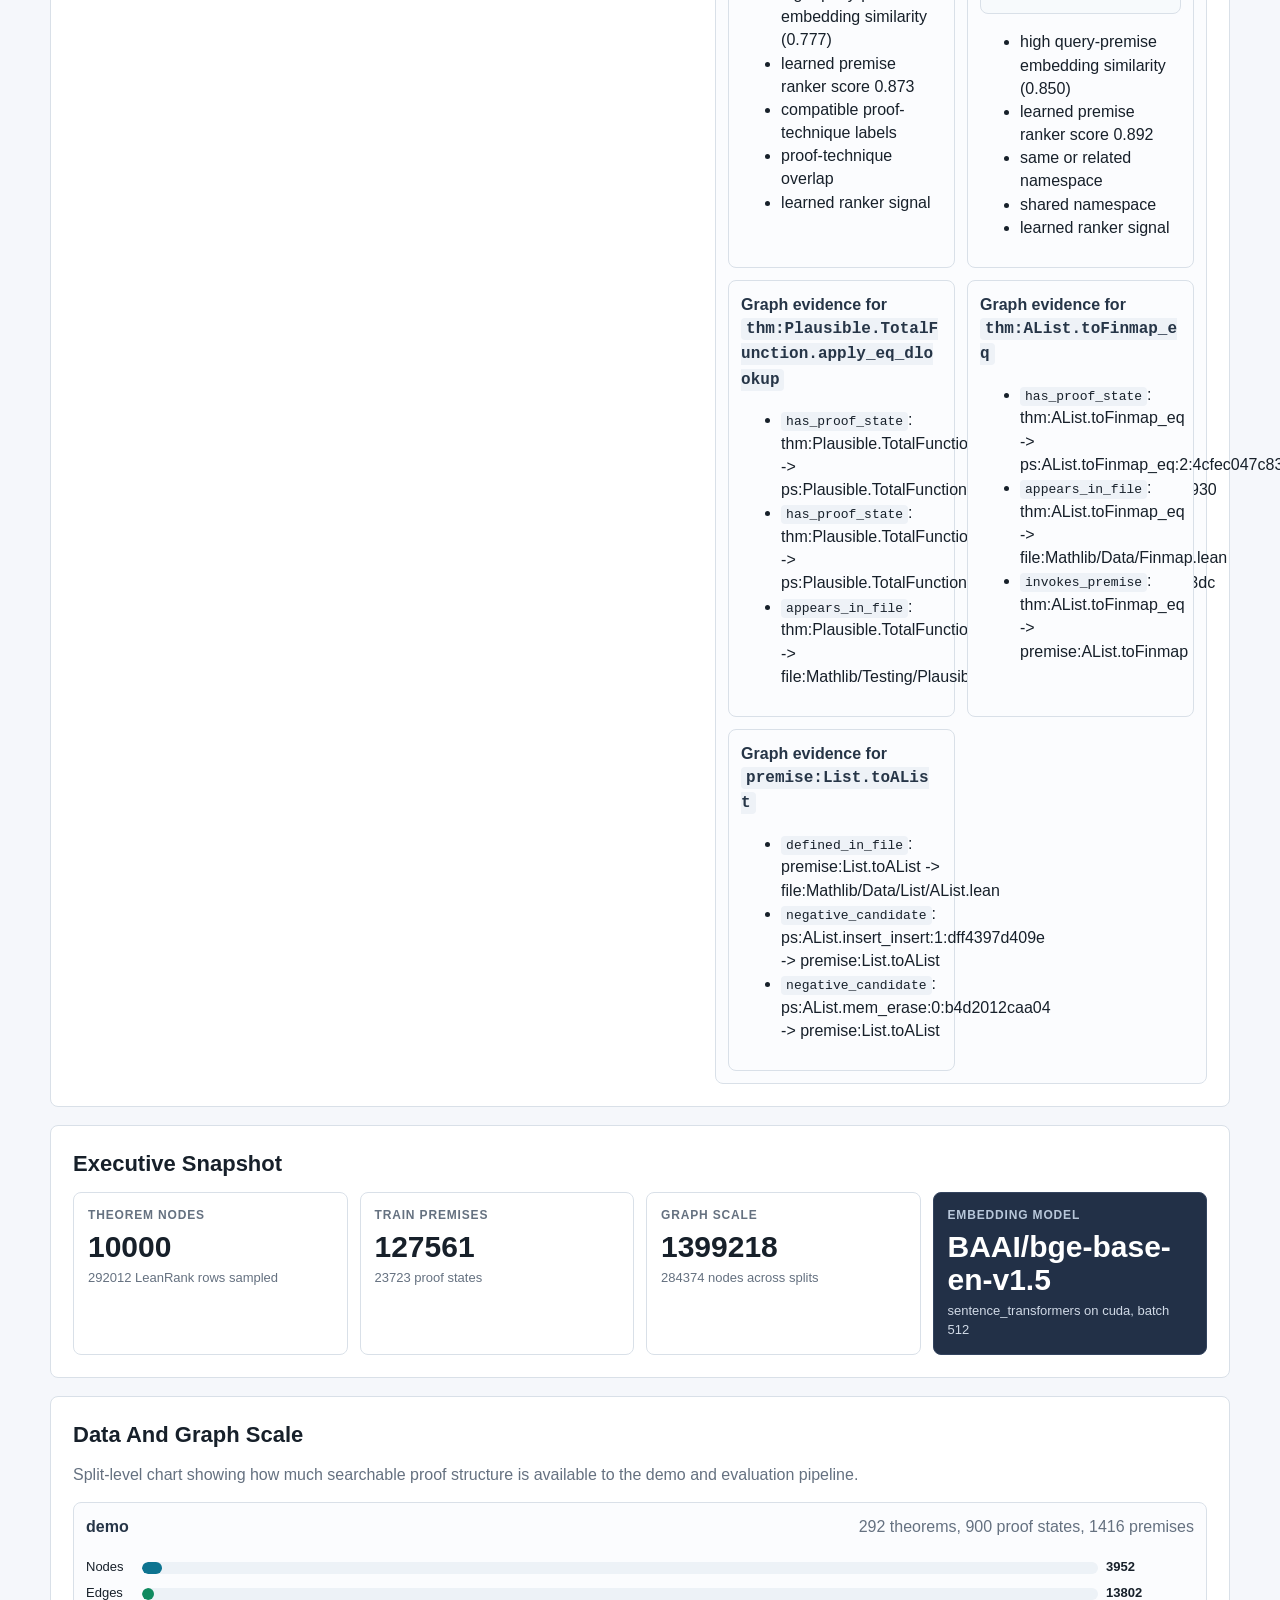
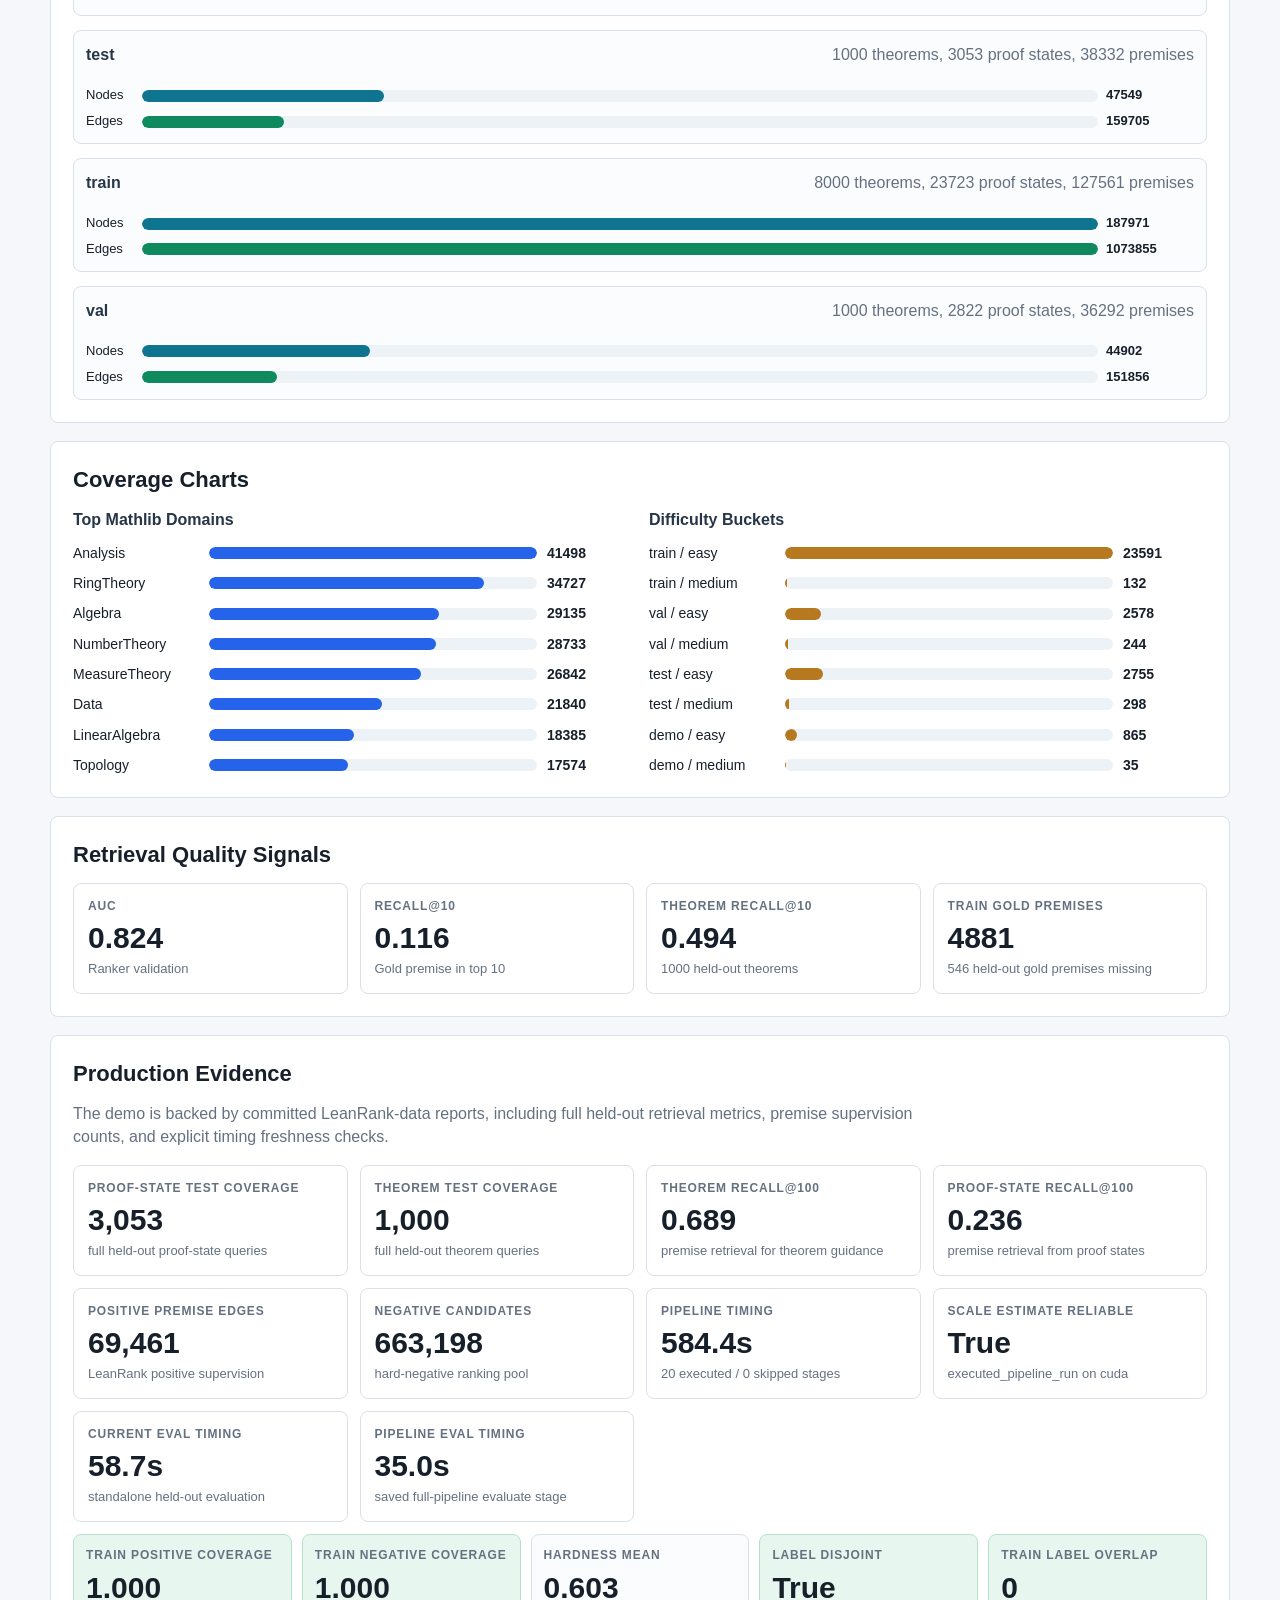
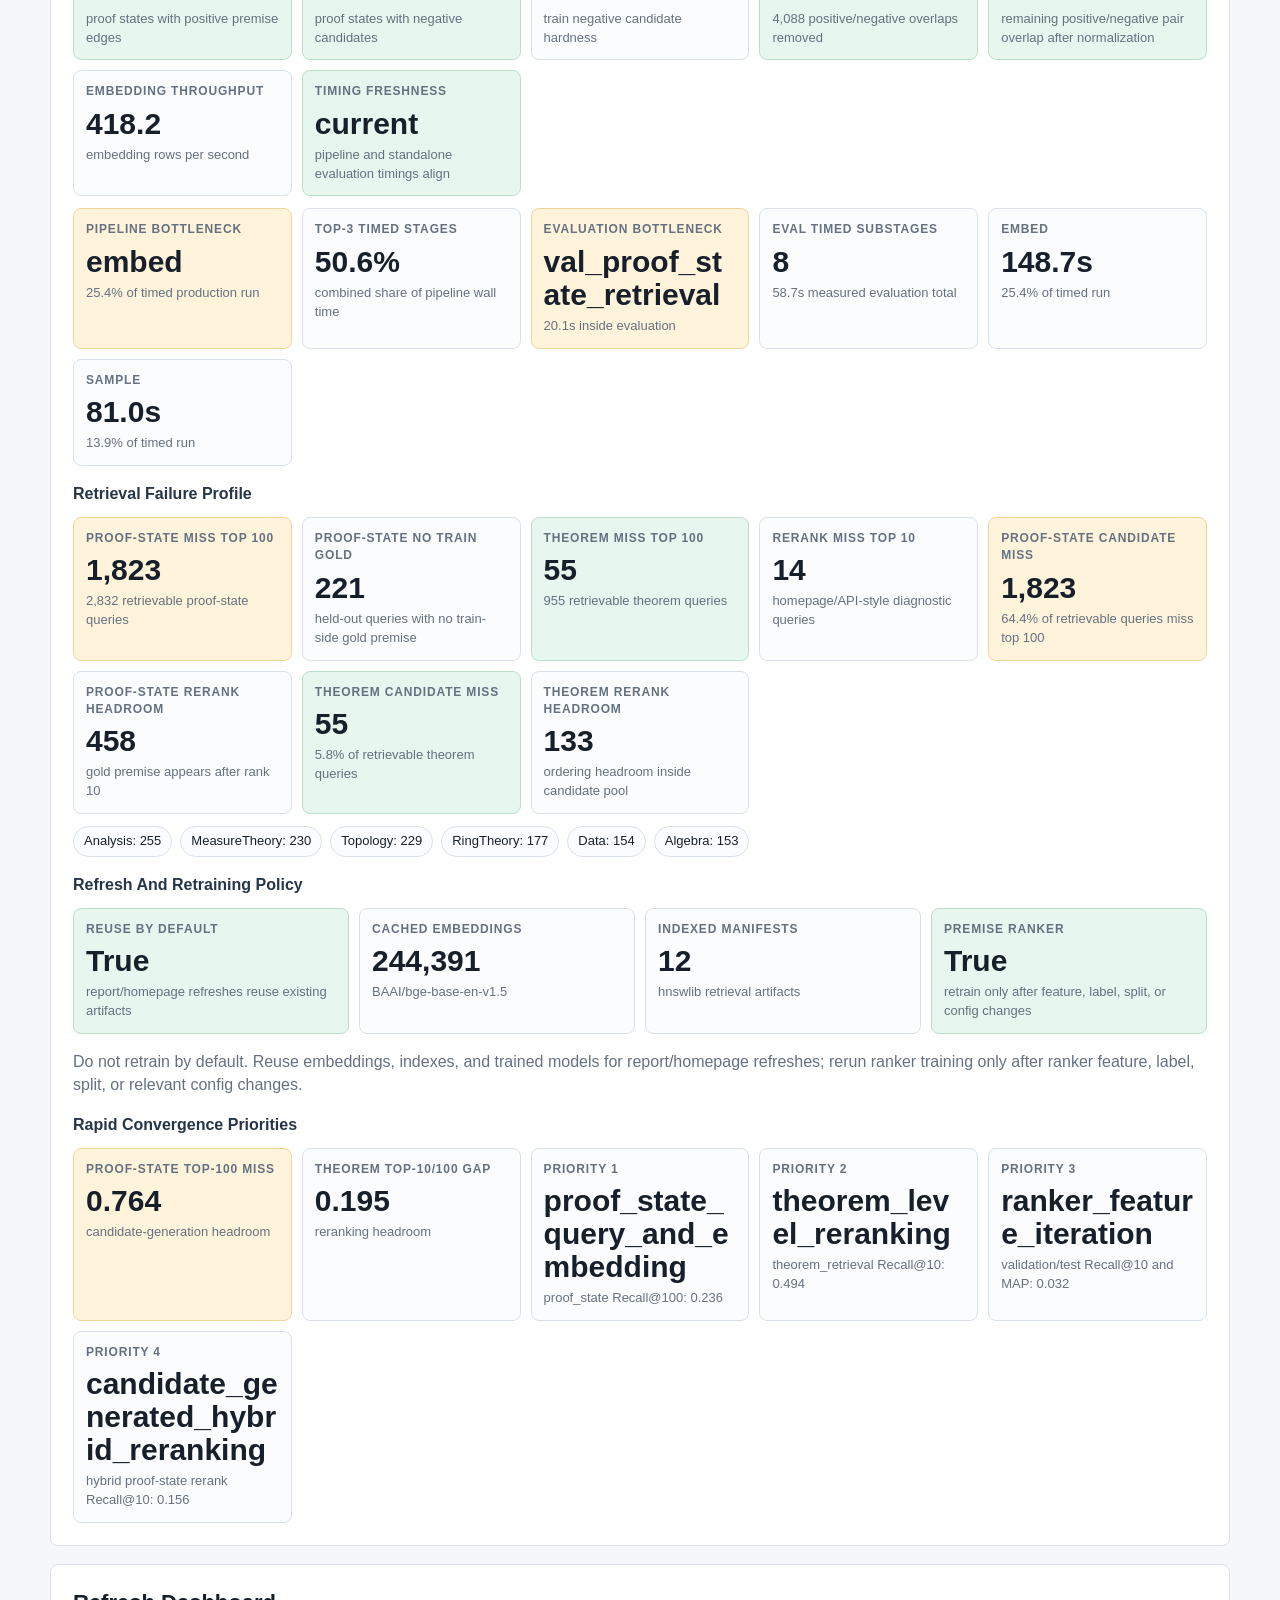
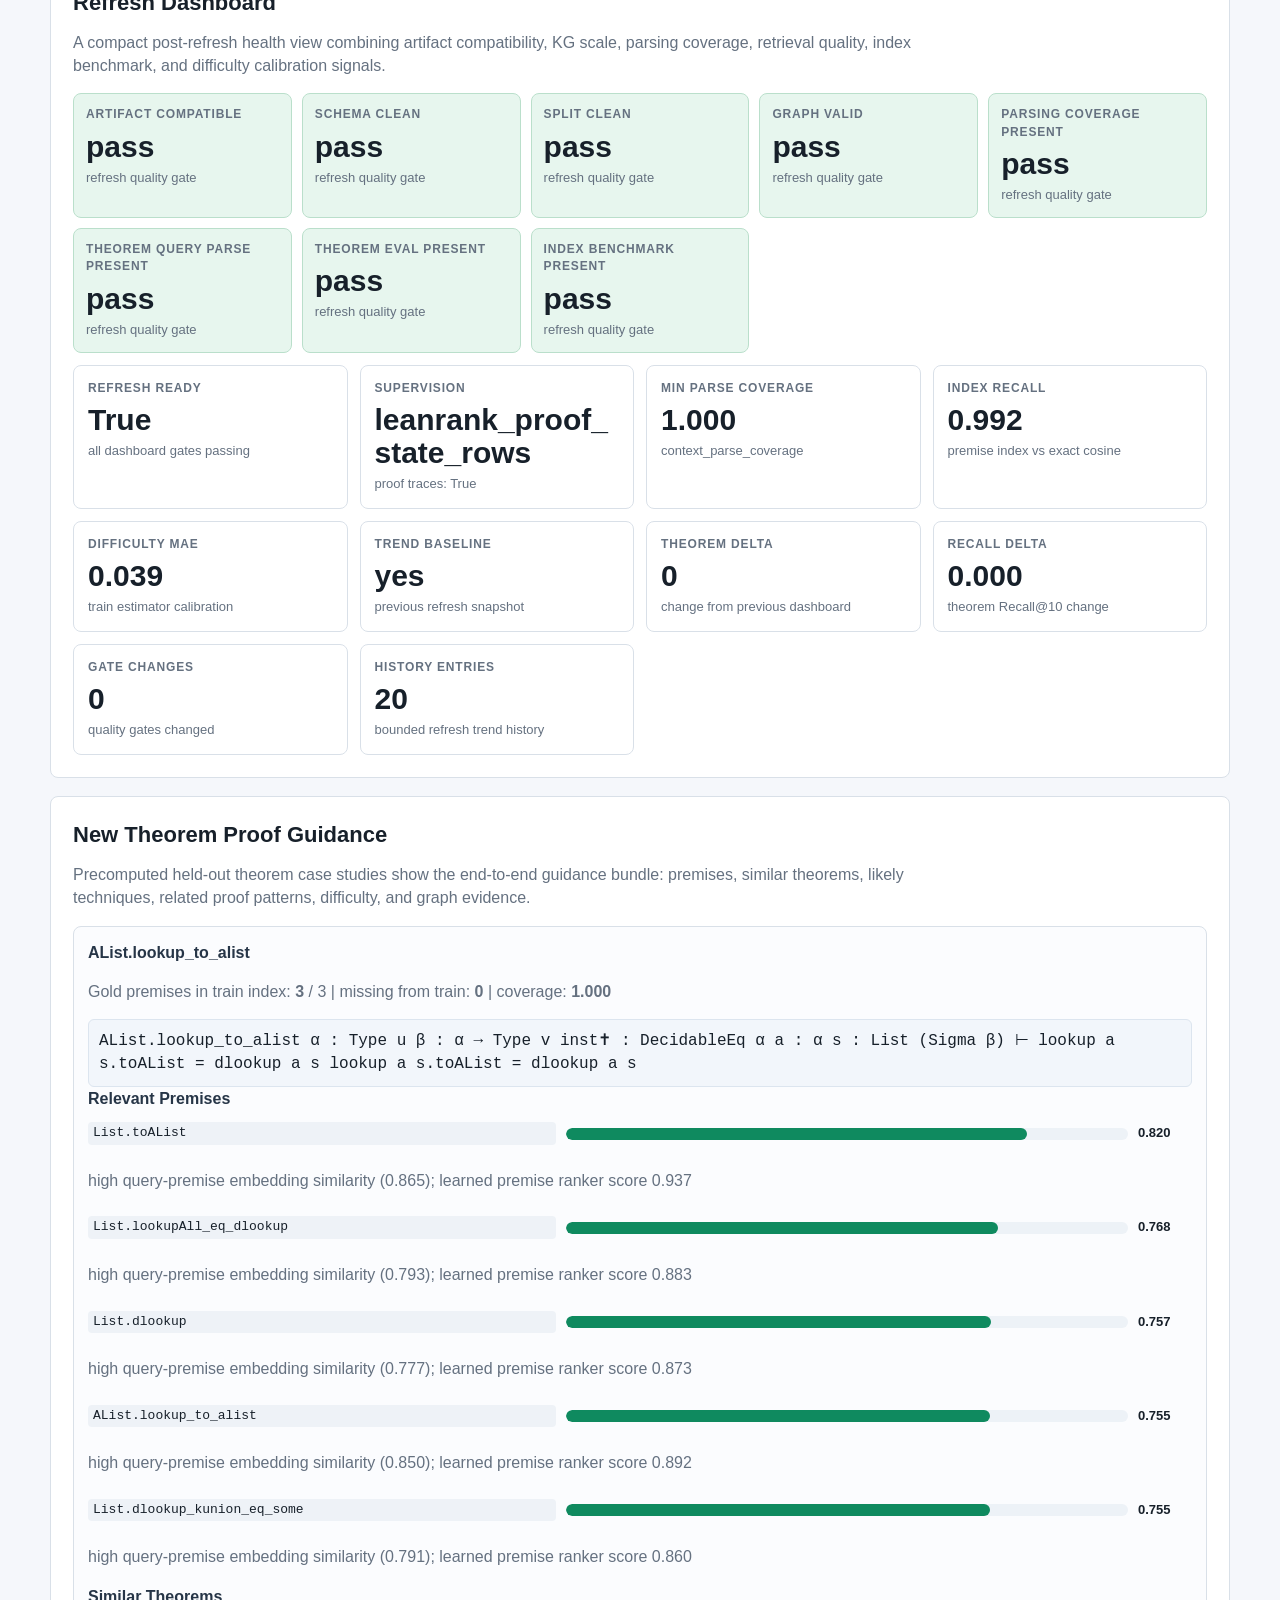
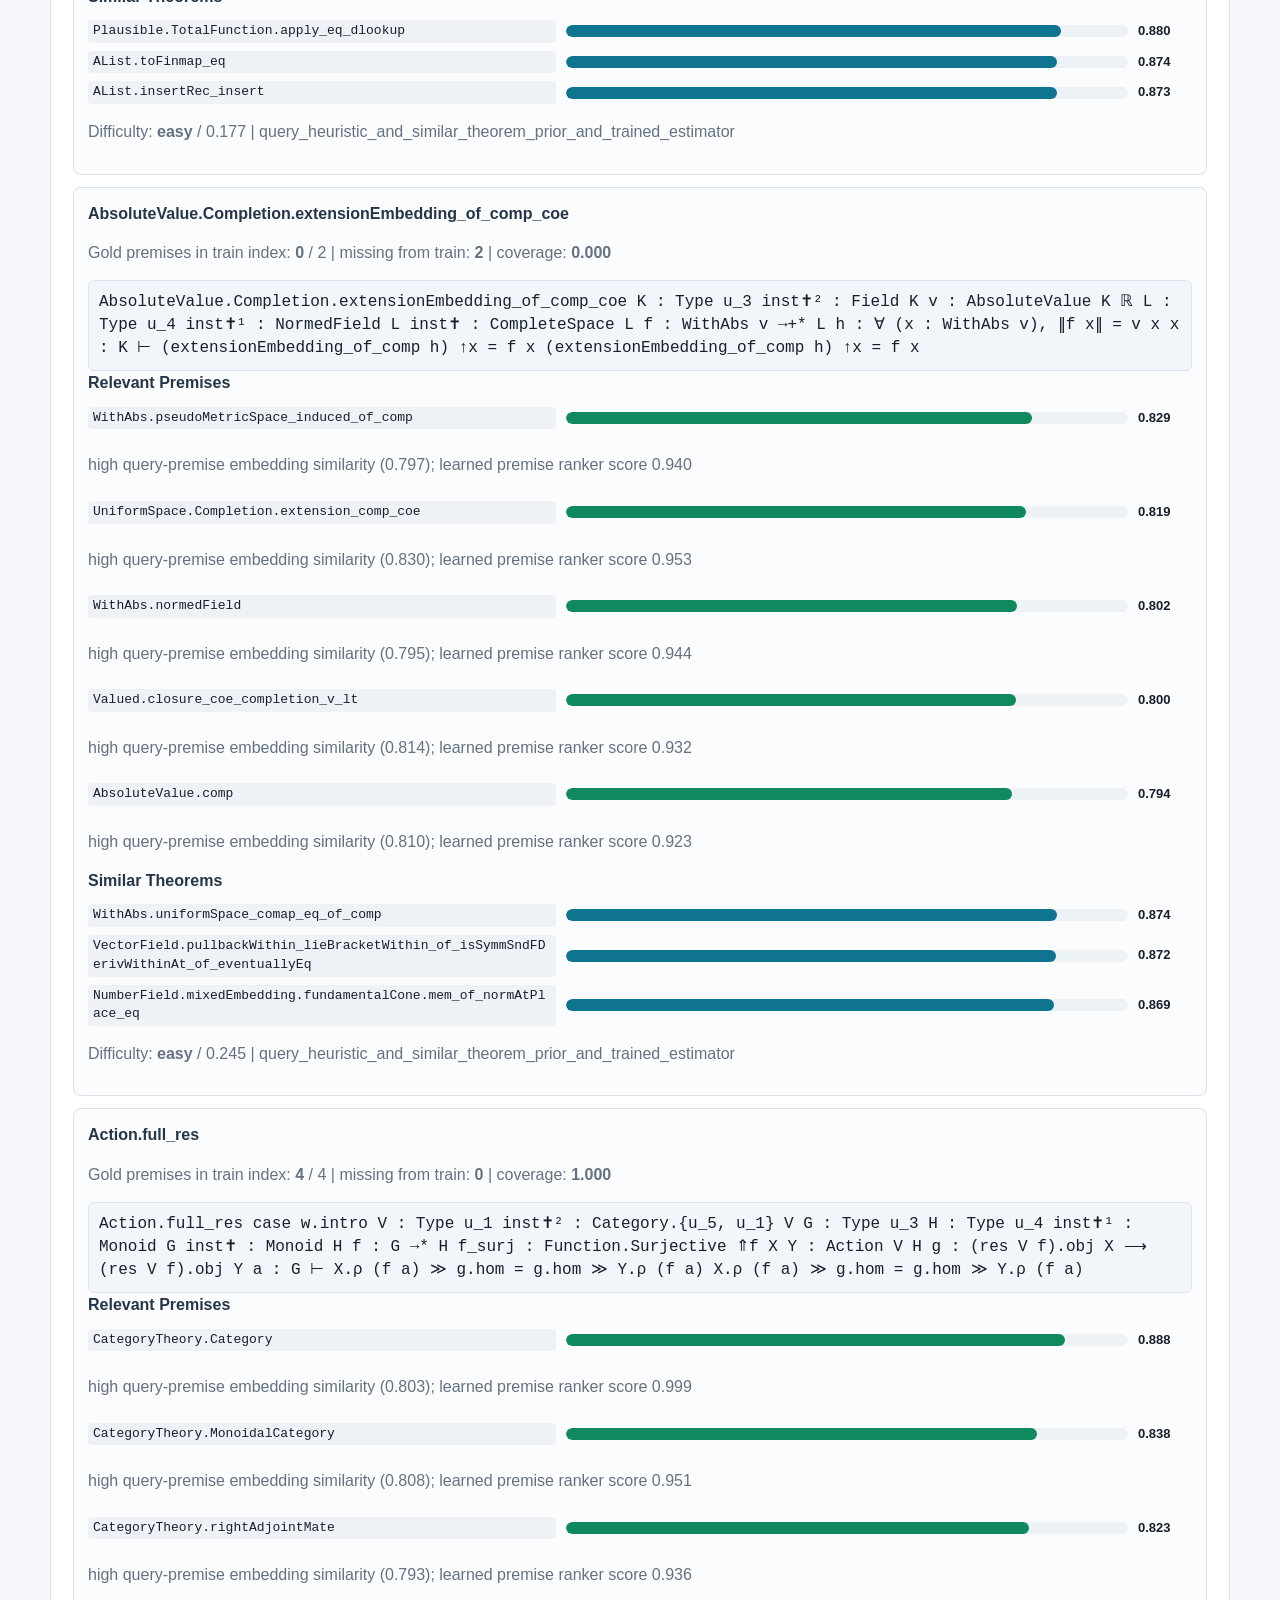
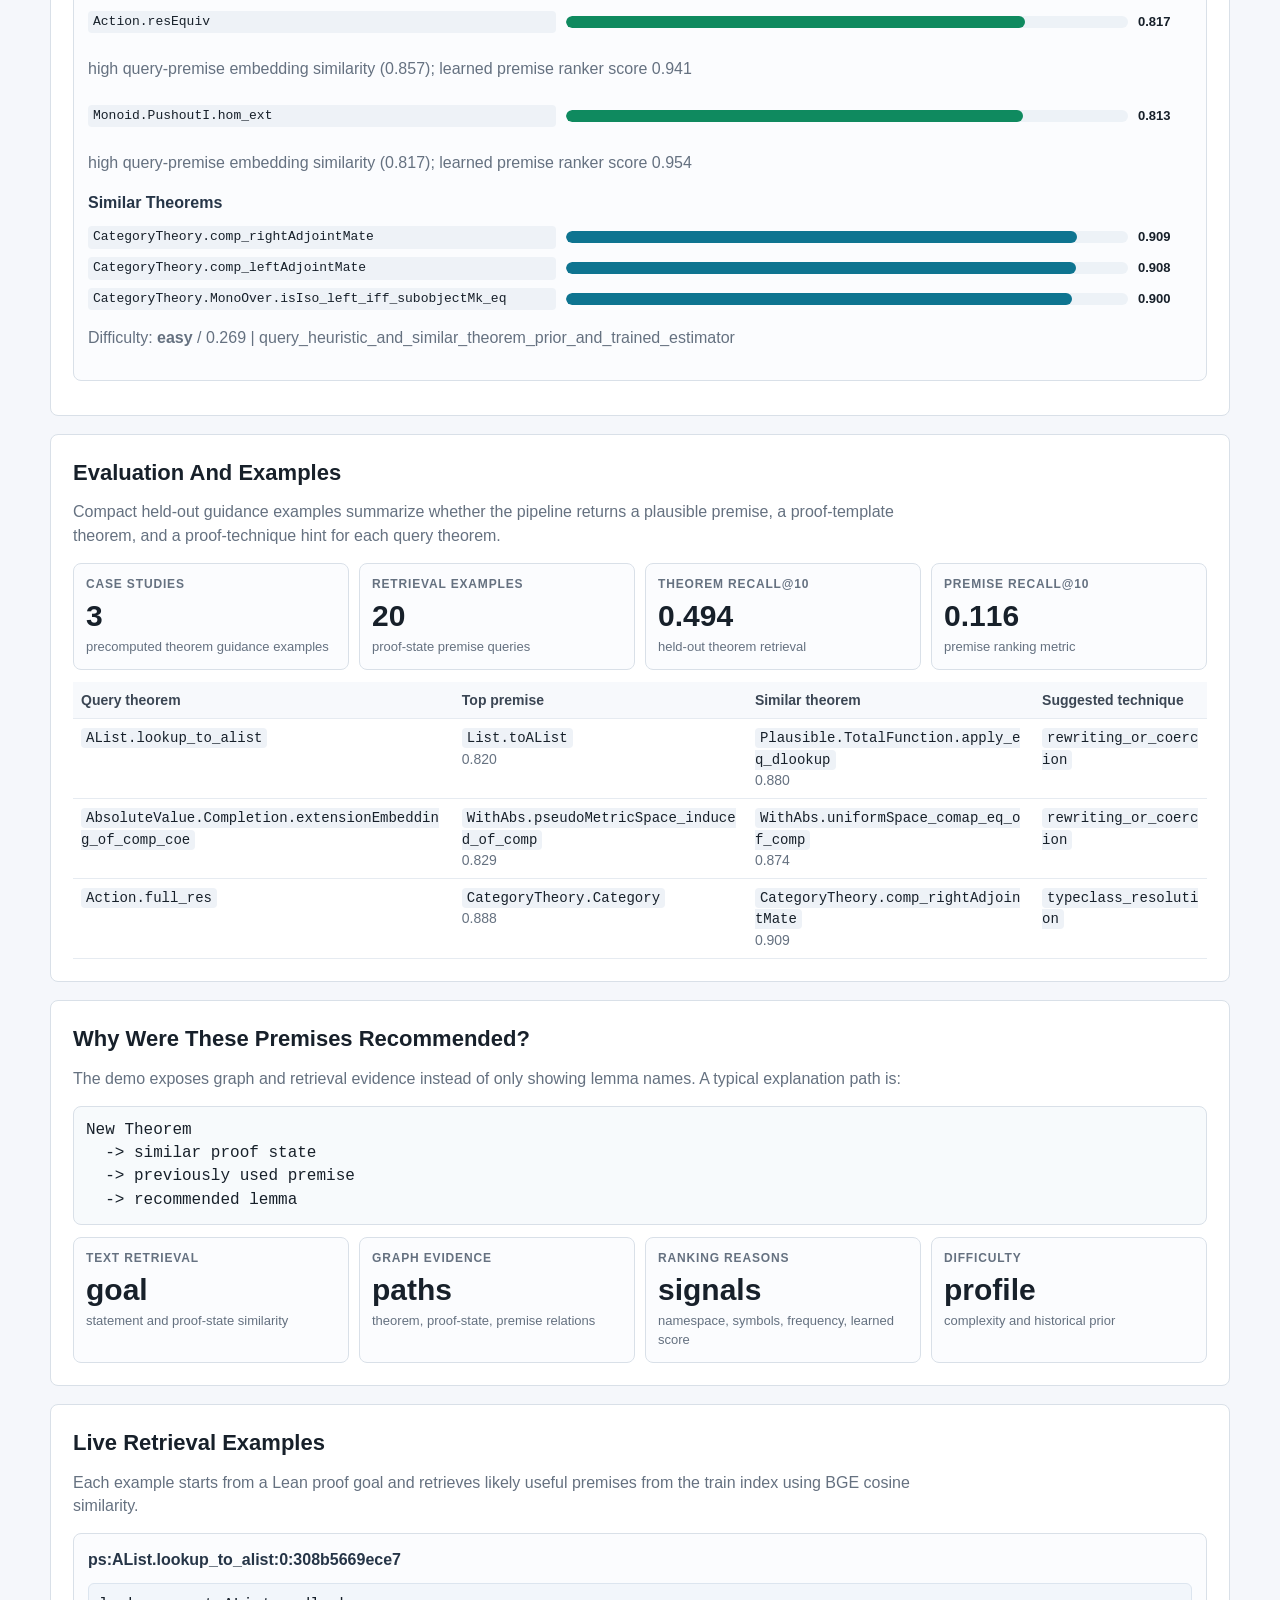
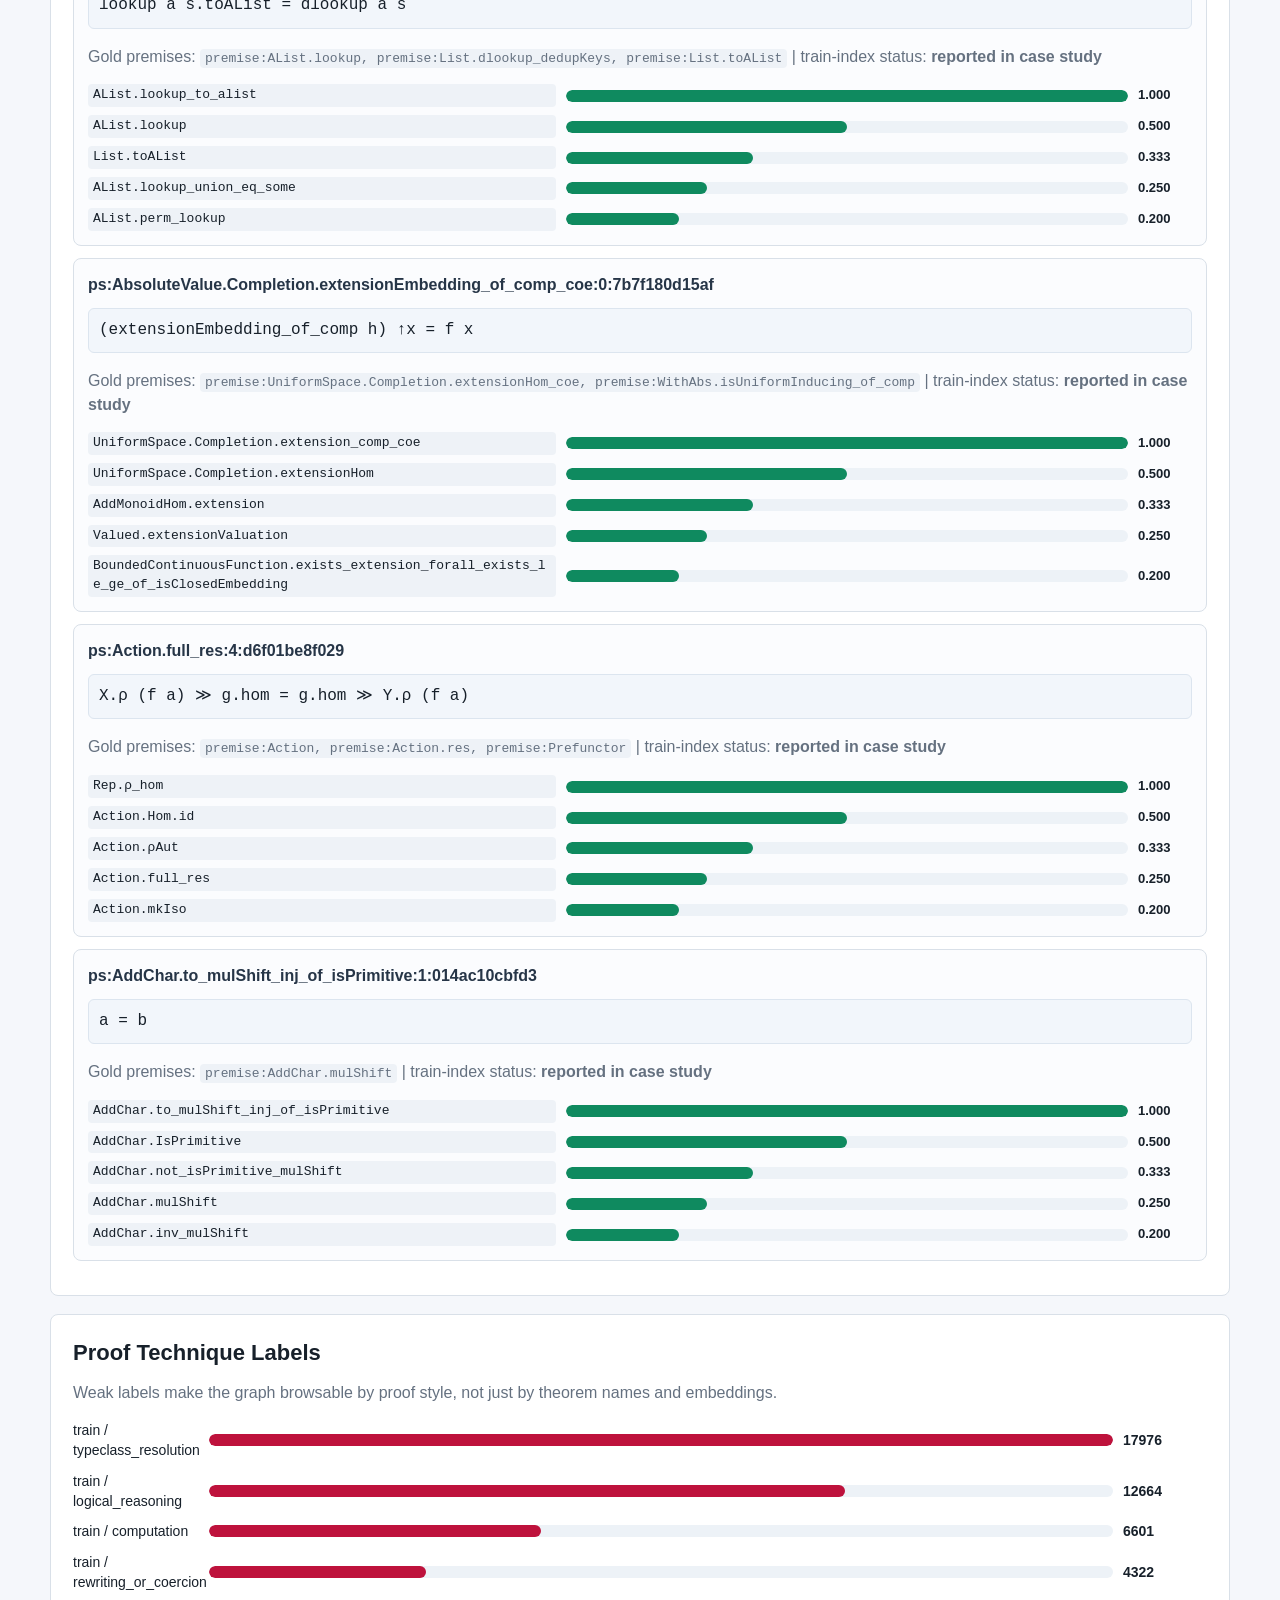
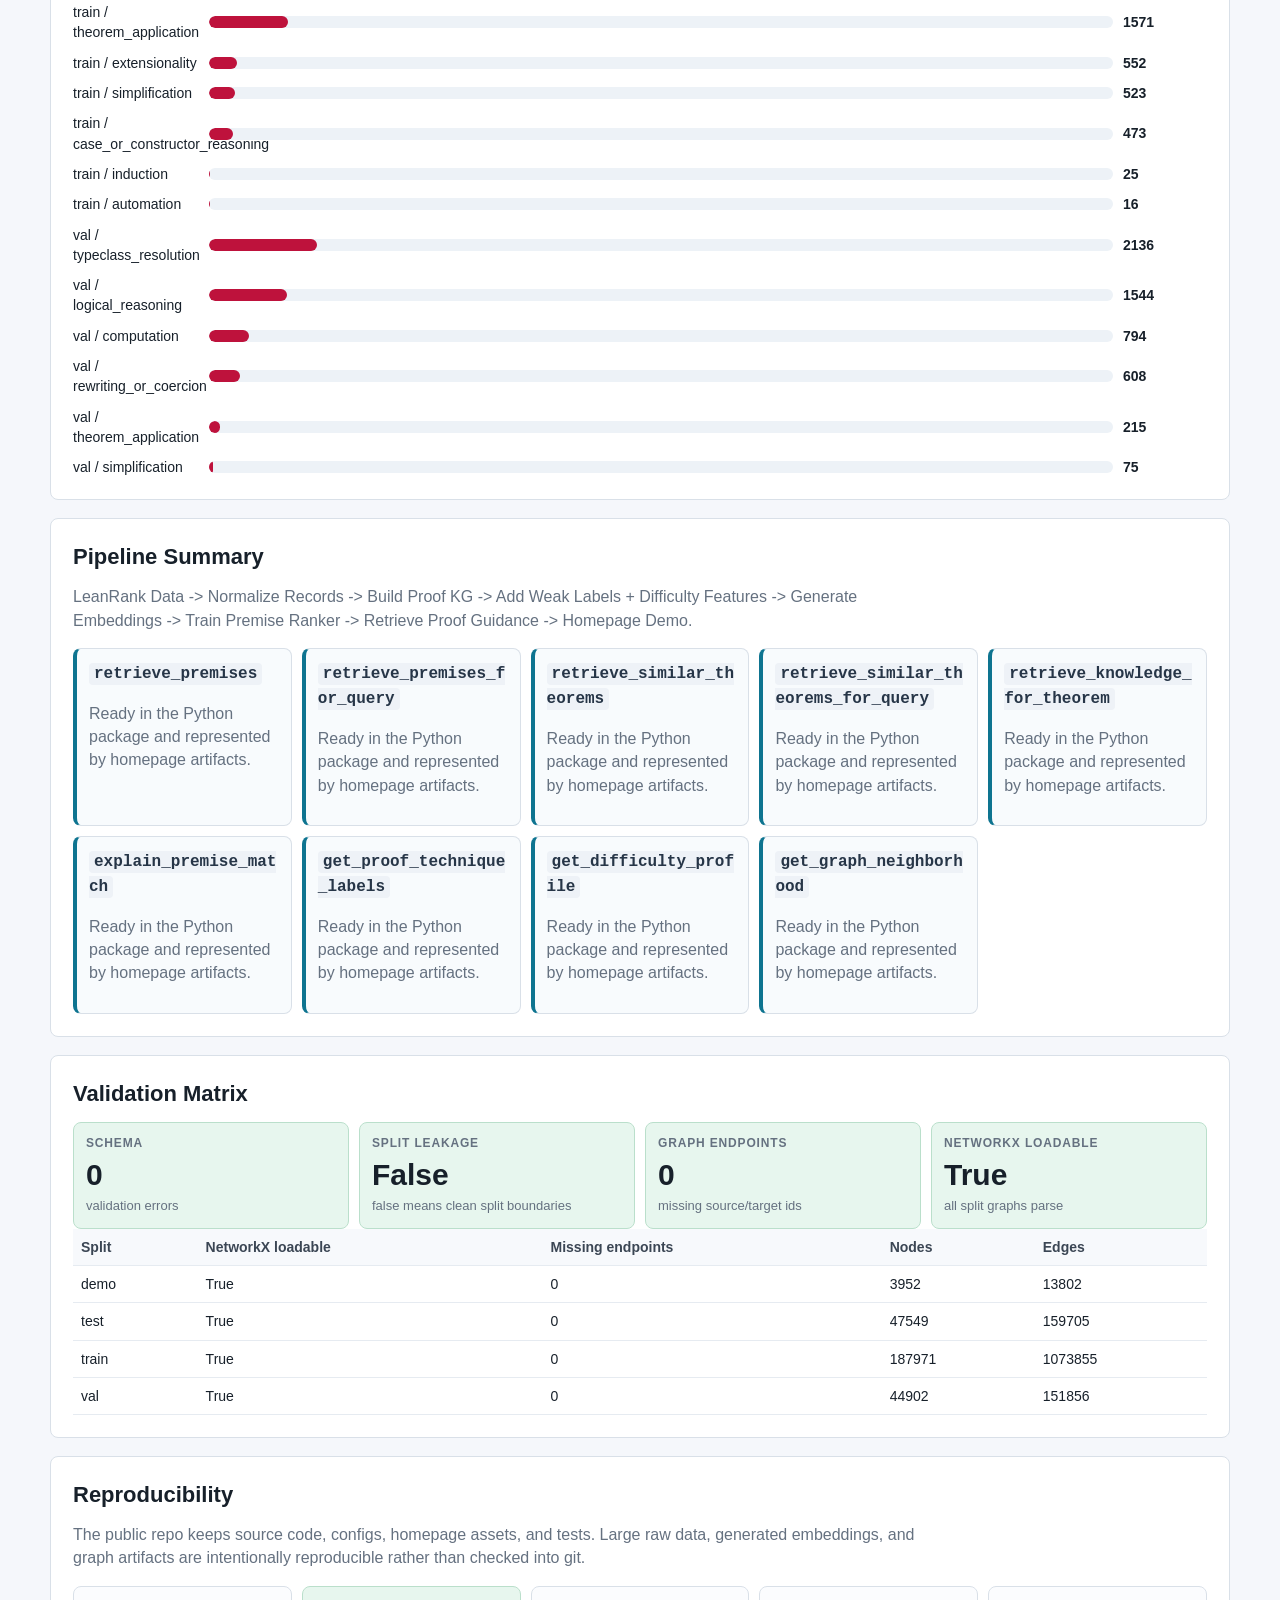
==== commit fd854924: "Expose candidate-generated ranker profile" ====
--- a/homepage/index.html
+++ b/homepage/index.html
@@ -406,7 +406,7 @@
 
       <div class="status"><div class="label">Priority 3</div><div class="value">ranker_feature_iteration</div><div class="note">validation/test Recall@10 and MAP: 0.032</div></div>
 
-      <div class="status"><div class="label">Priority 4</div><div class="value">hard_negative_training</div><div class="note">MRR/MAP after reranking: 9.548</div></div>
+      <div class="status"><div class="label">Priority 4</div><div class="value">candidate_generated_hybrid_reranking</div><div class="note">hybrid proof-state rerank Recall@10: 0.156</div></div>
 
     </div>
 
@@ -442,7 +442,7 @@
       <div class="kpi"><div class="label">Difficulty MAE</div><div class="value">0.039</div><div class="note">train estimator calibration</div></div>
       <div class="kpi"><div class="label">Trend baseline</div><div class="value">yes</div><div class="note">previous refresh snapshot</div></div>
       <div class="kpi"><div class="label">Theorem delta</div><div class="value">0</div><div class="note">change from previous dashboard</div></div>
-      <div class="kpi"><div class="label">Recall delta</div><div class="value">0.071</div><div class="note">theorem Recall@10 change</div></div>
+      <div class="kpi"><div class="label">Recall delta</div><div class="value">0.000</div><div class="note">theorem Recall@10 change</div></div>
       <div class="kpi"><div class="label">Gate changes</div><div class="value">0</div><div class="note">quality gates changed</div></div>
       <div class="kpi"><div class="label">History entries</div><div class="value">20</div><div class="note">bounded refresh trend history</div></div>
     </div>
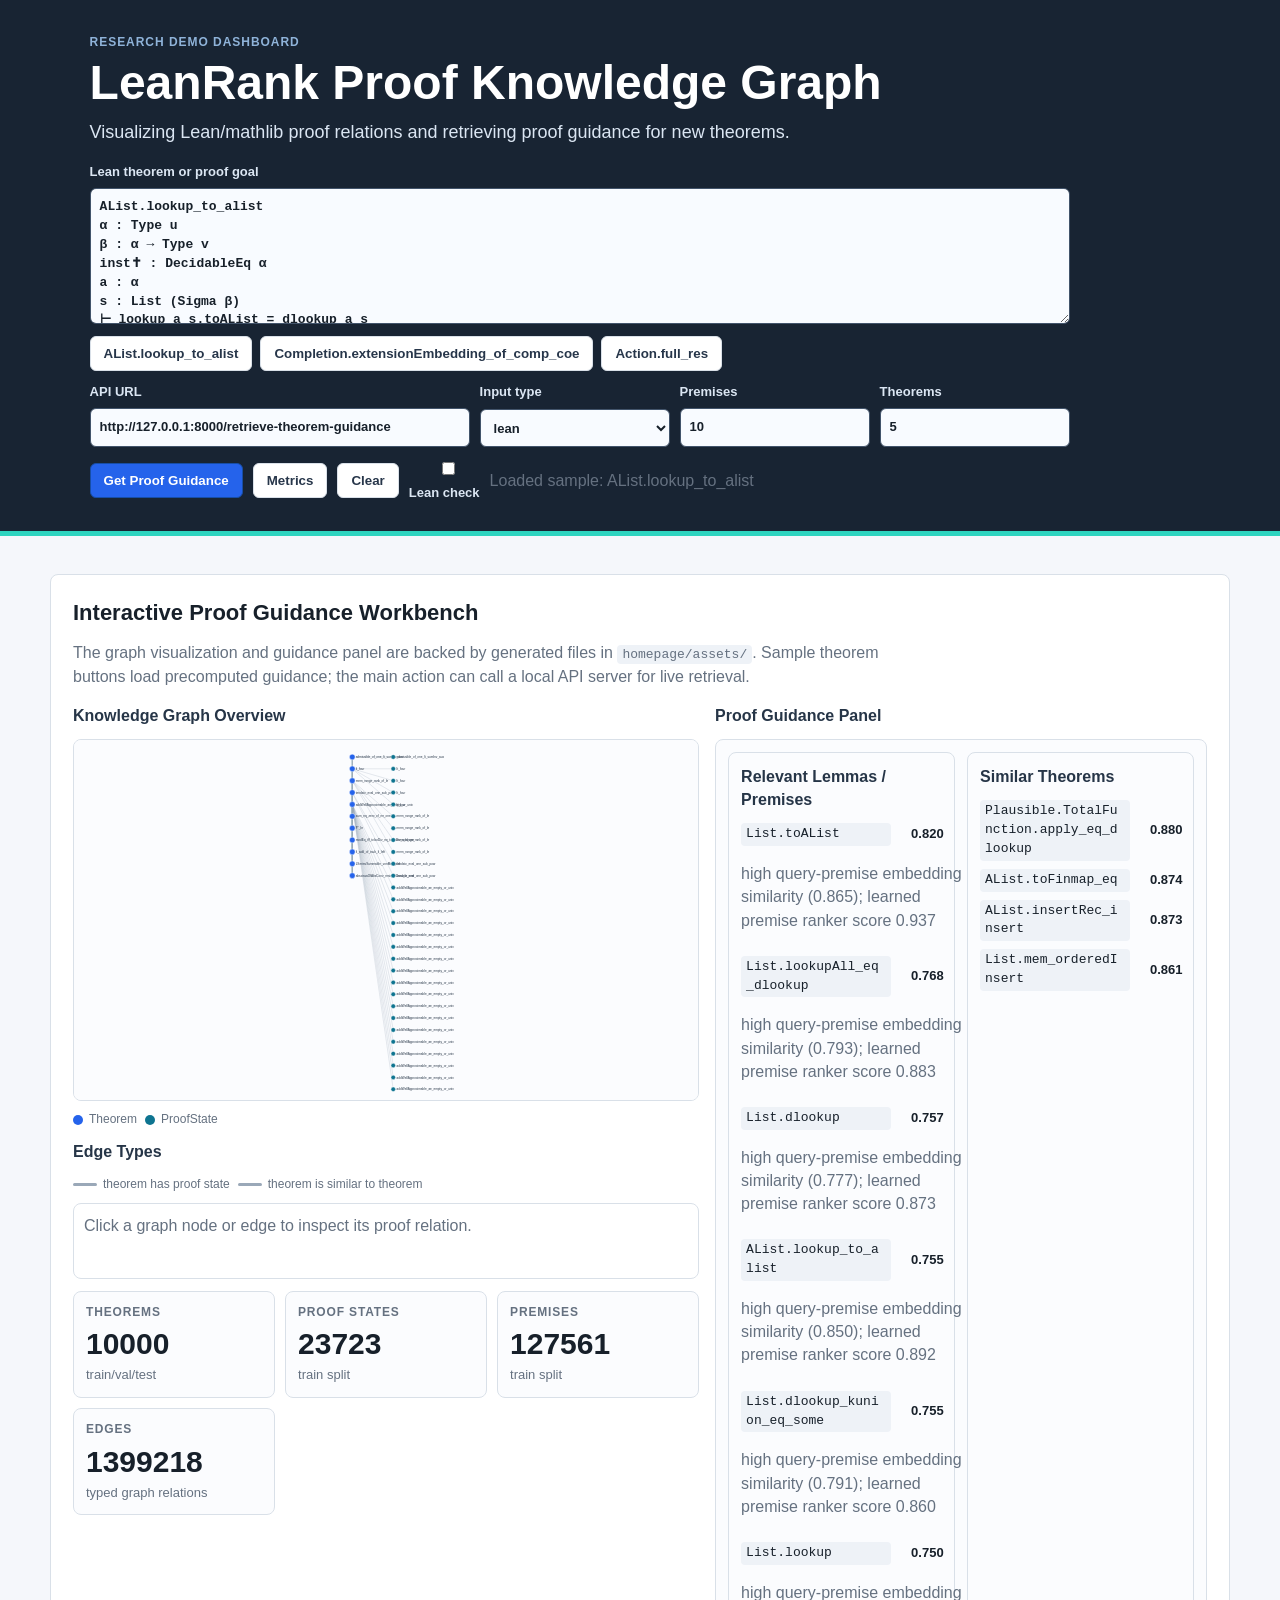
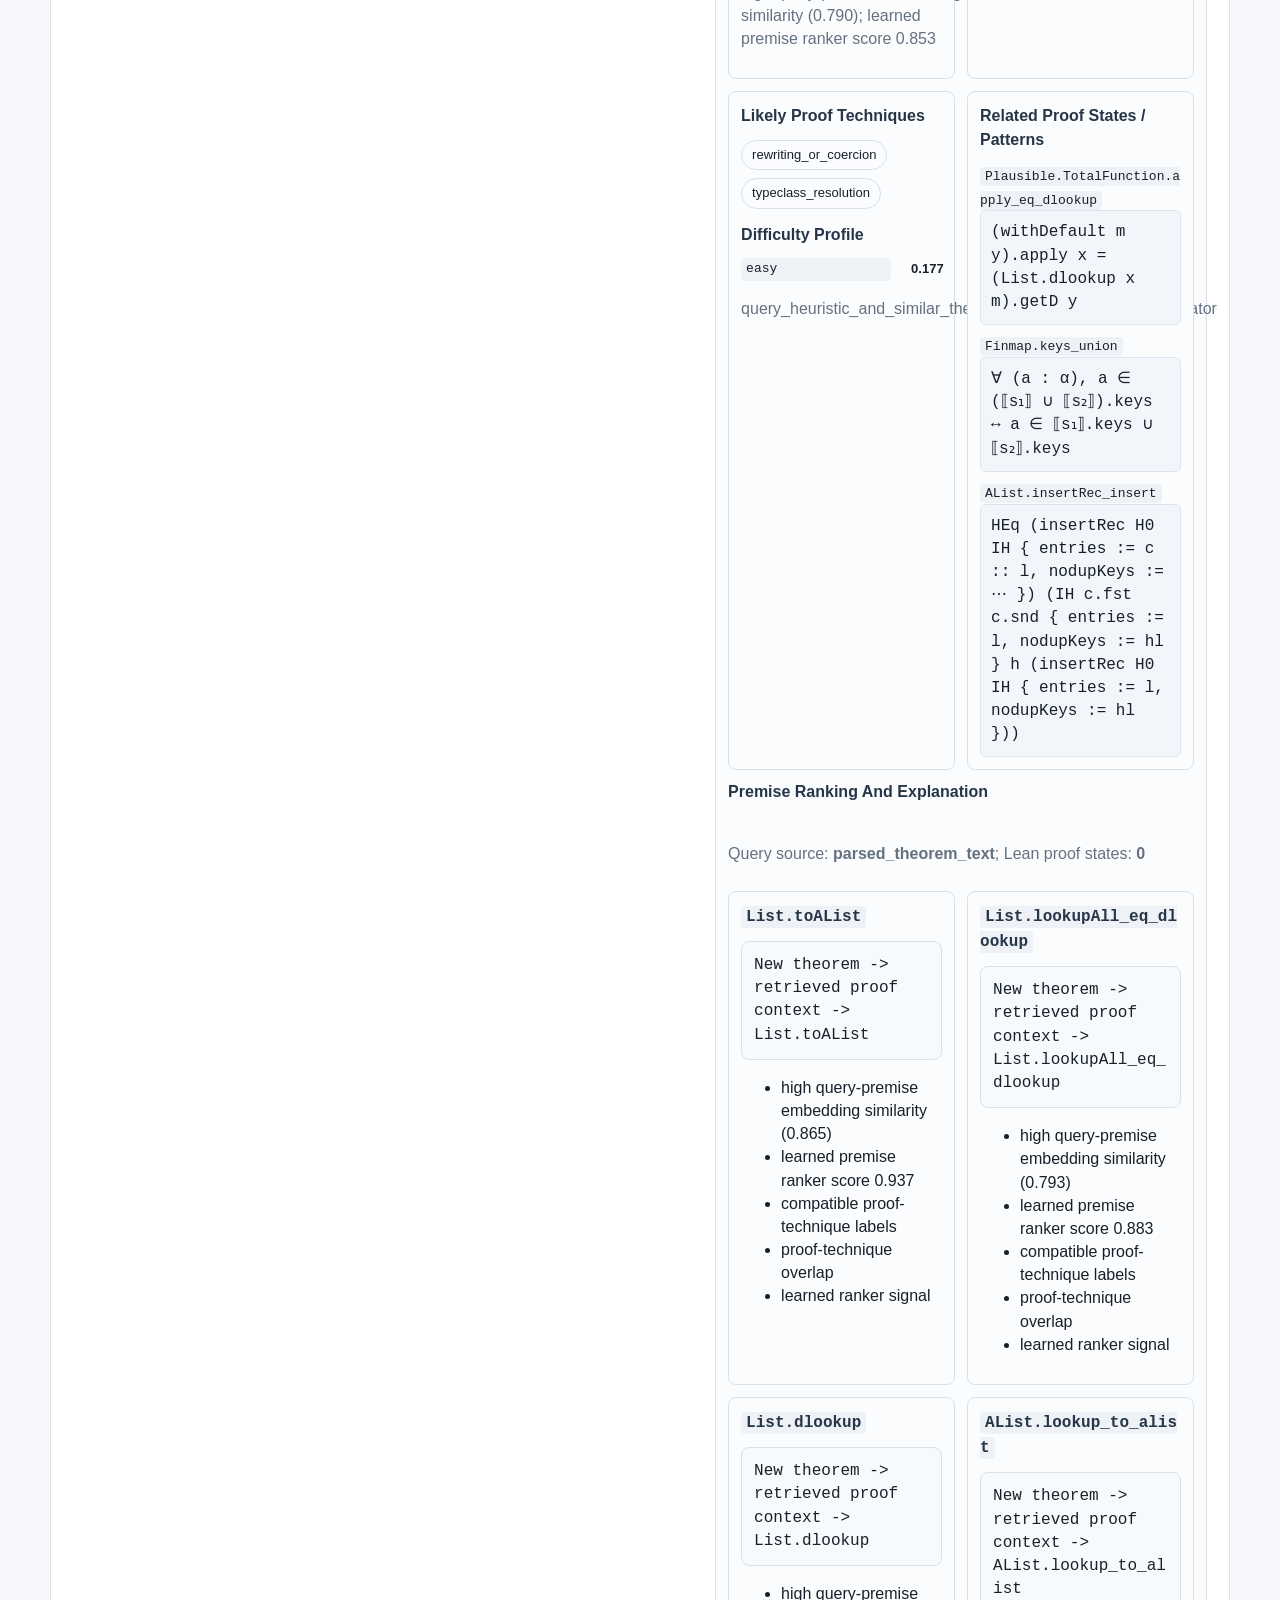
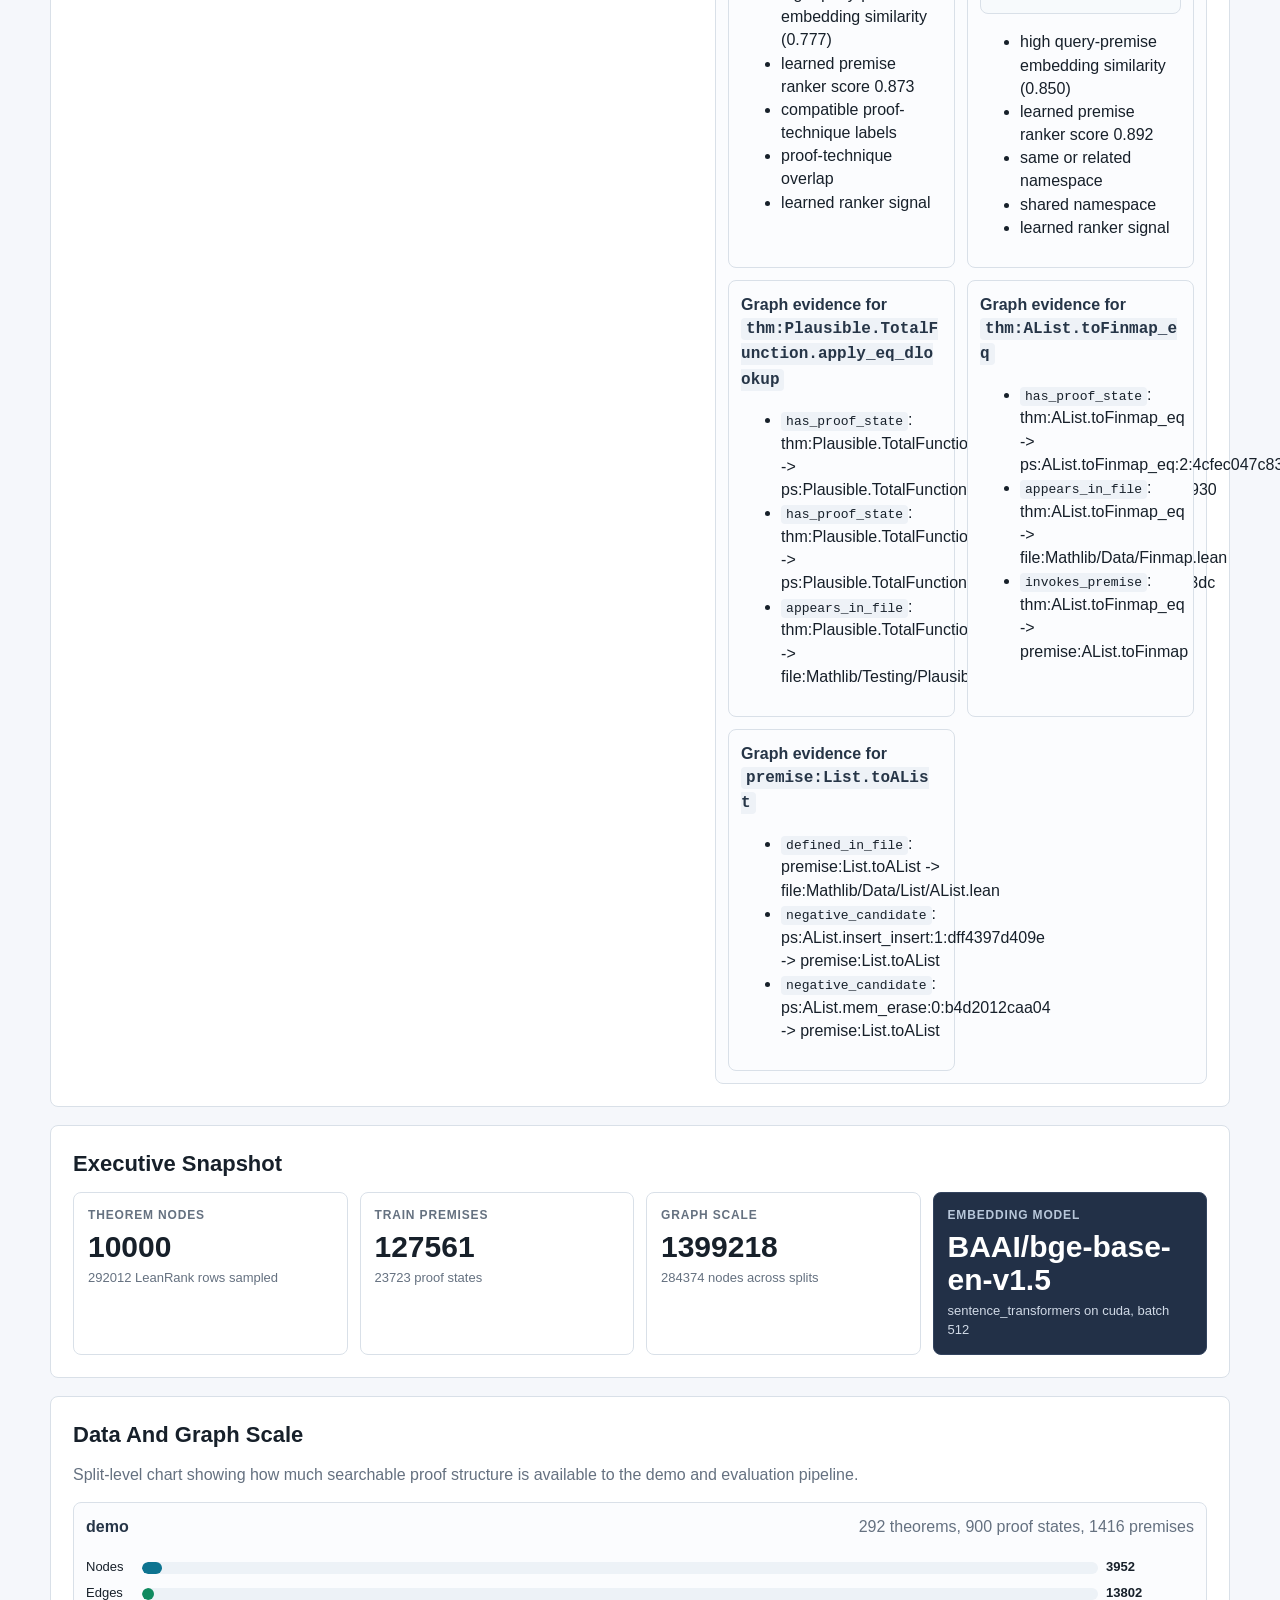
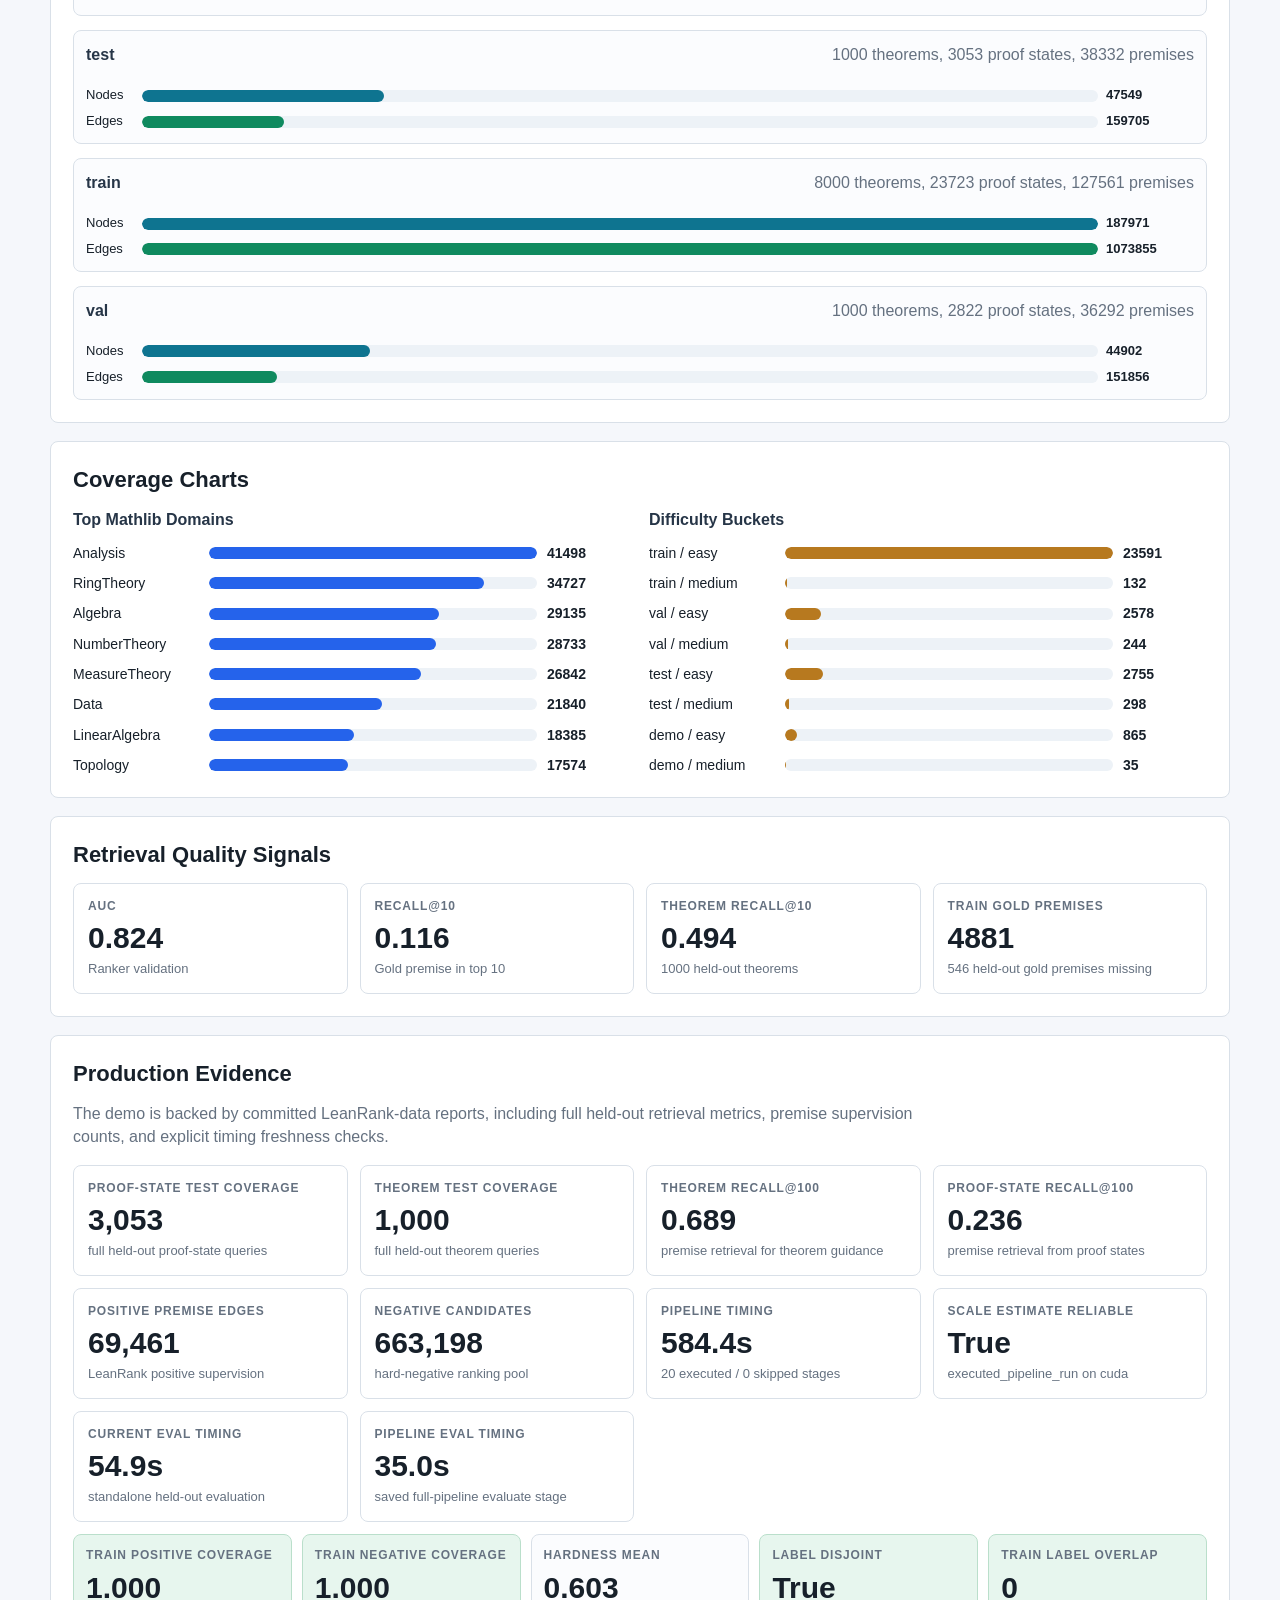
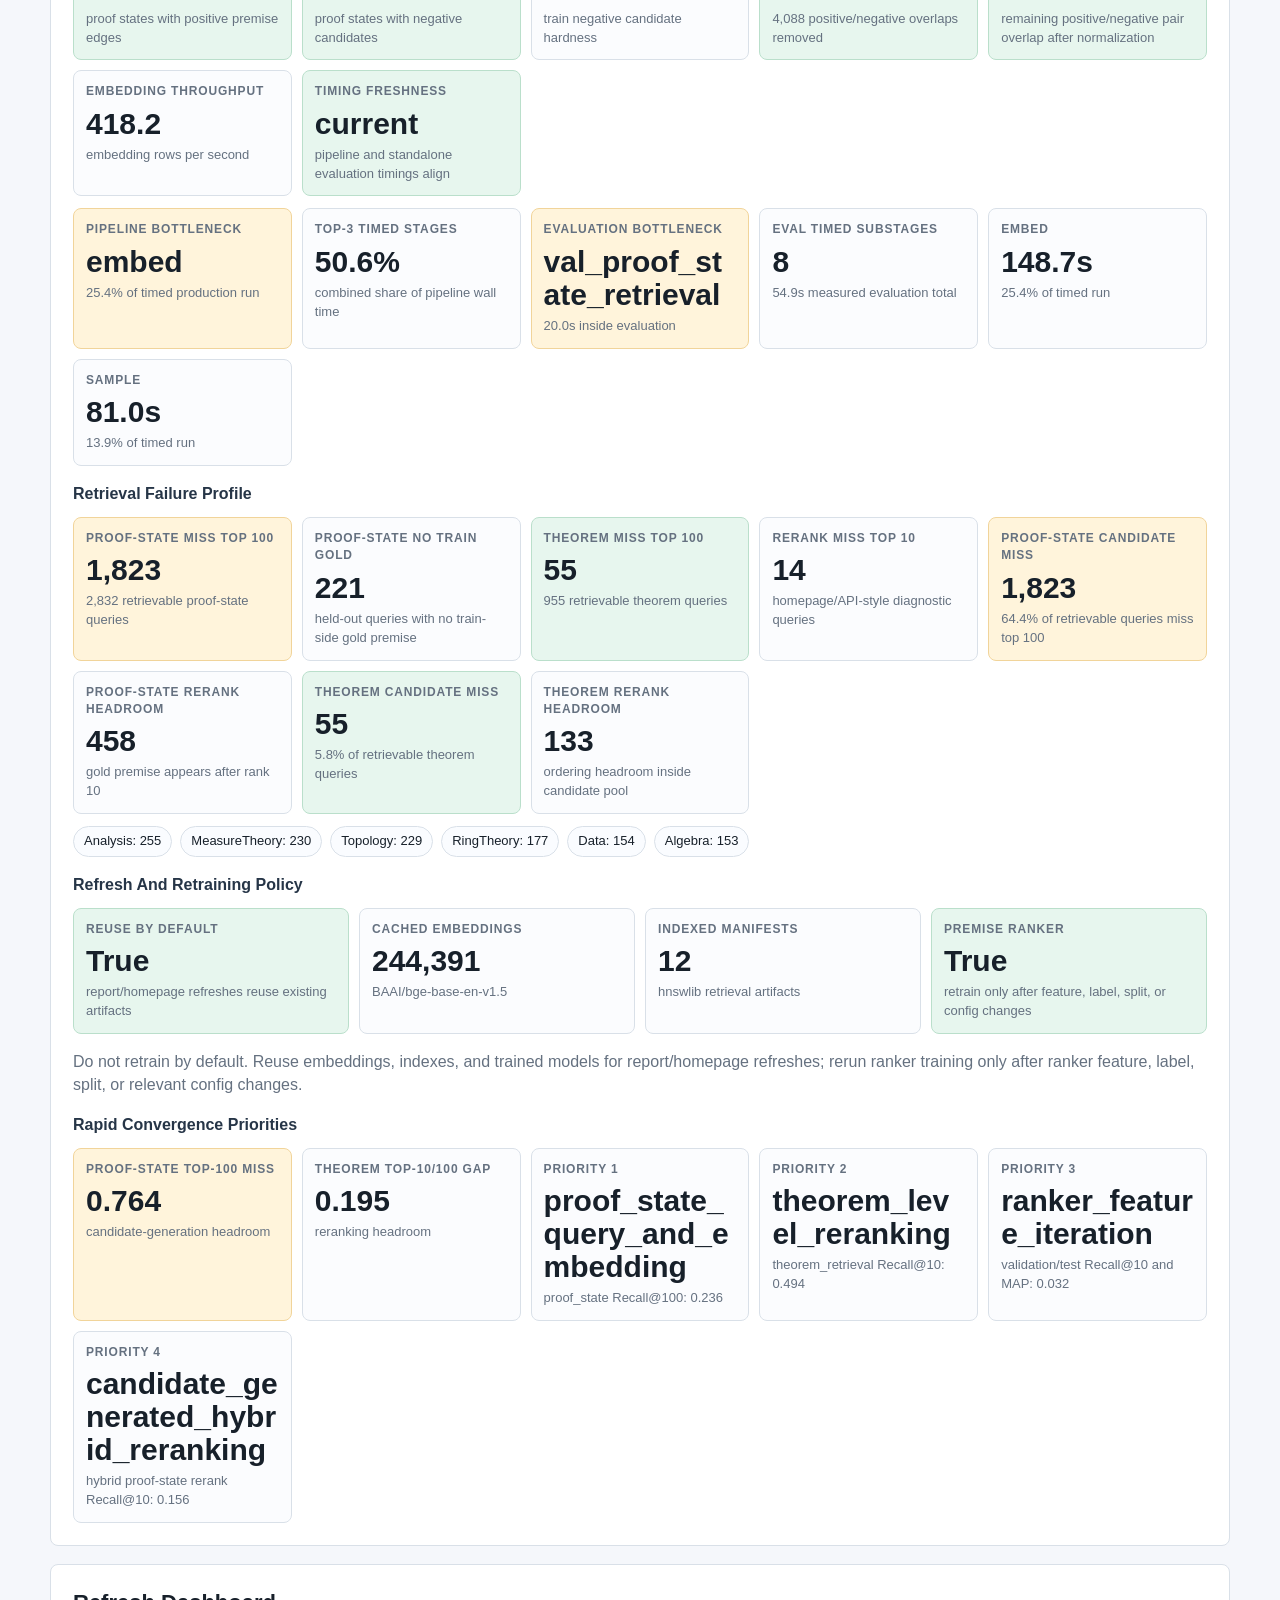
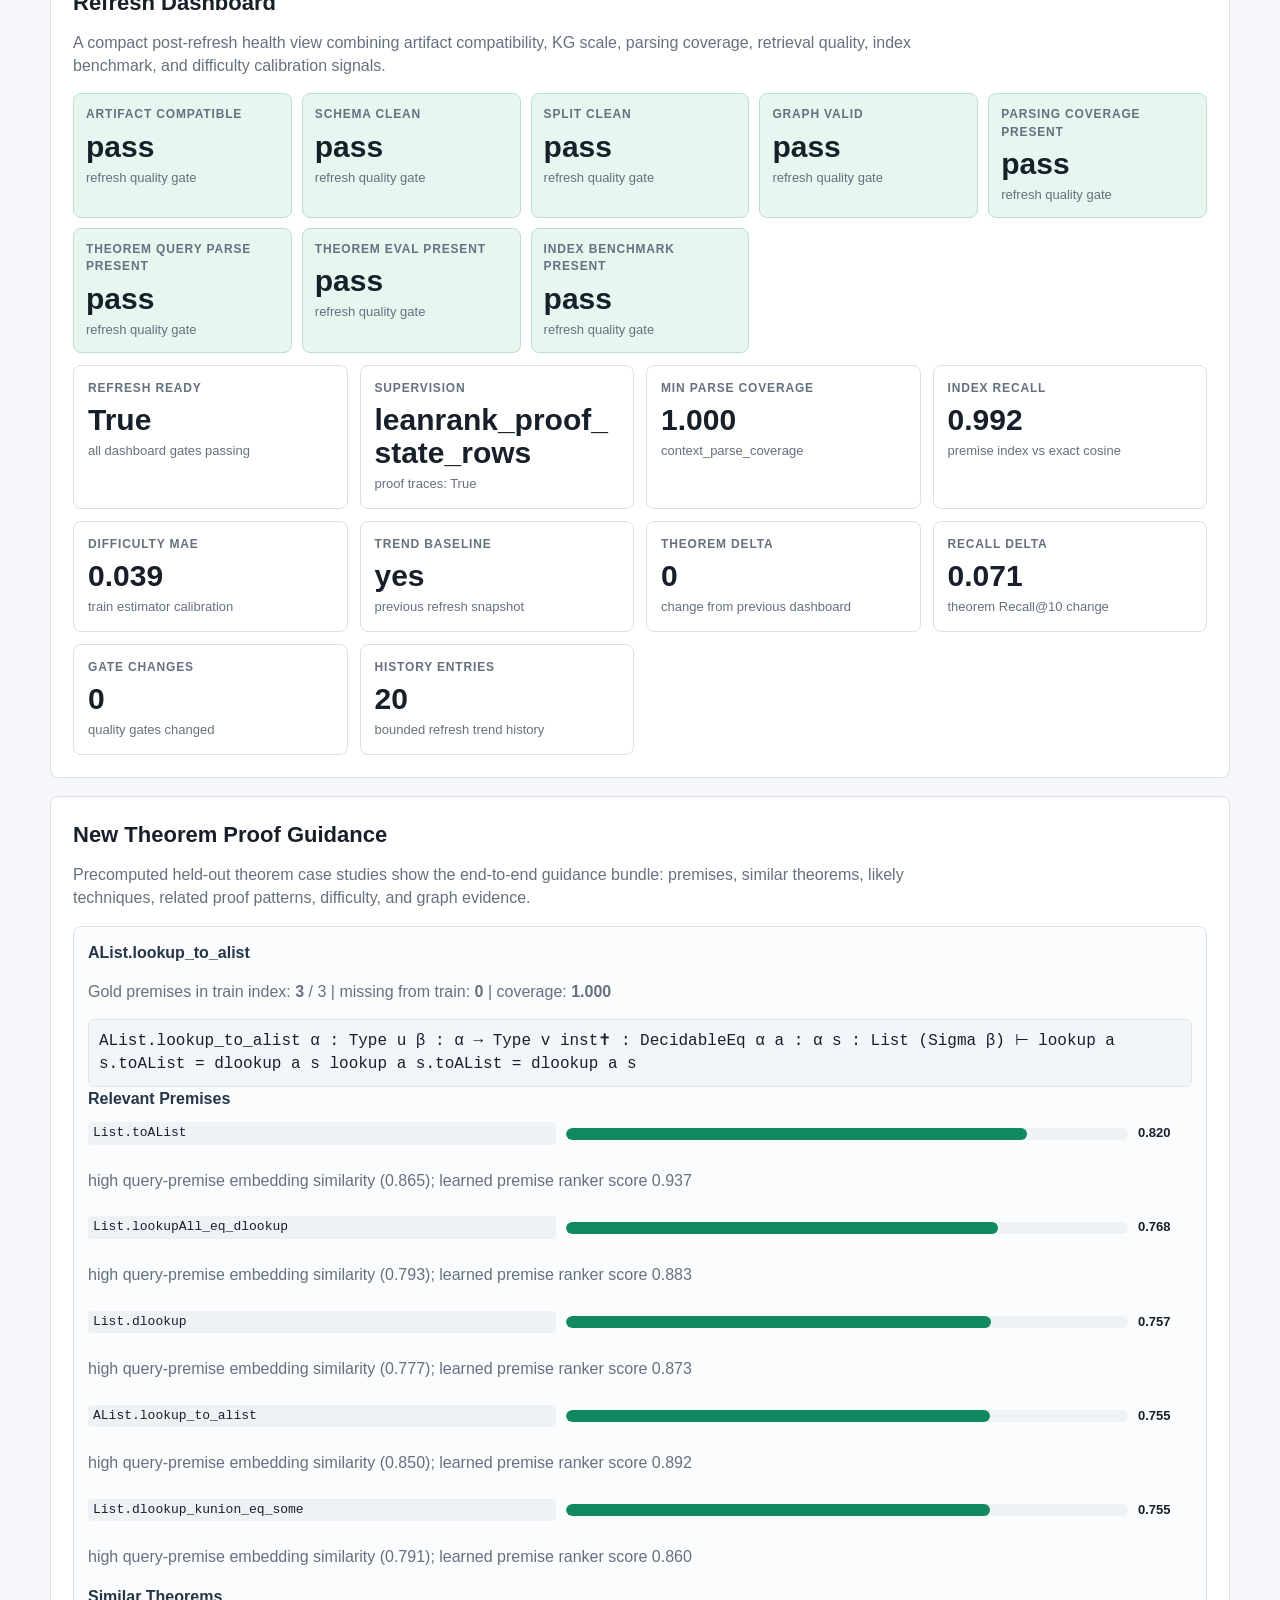
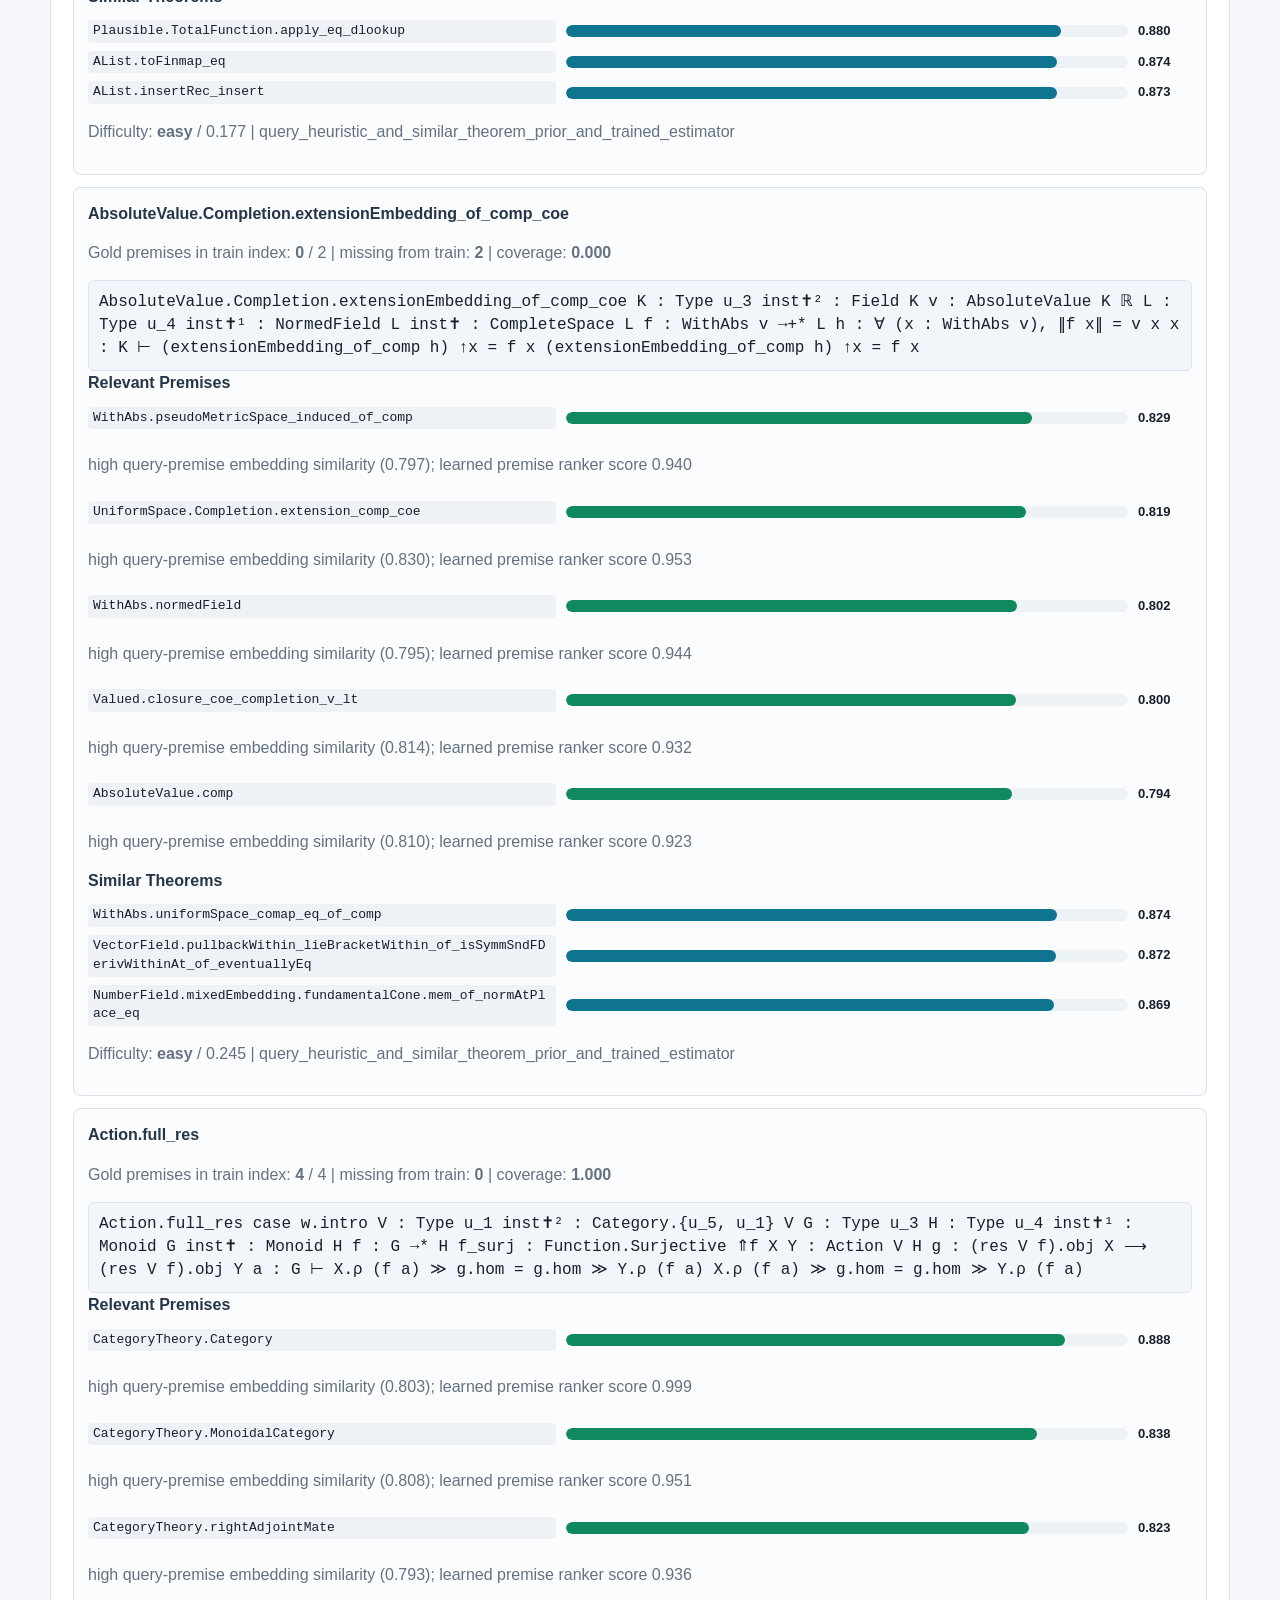
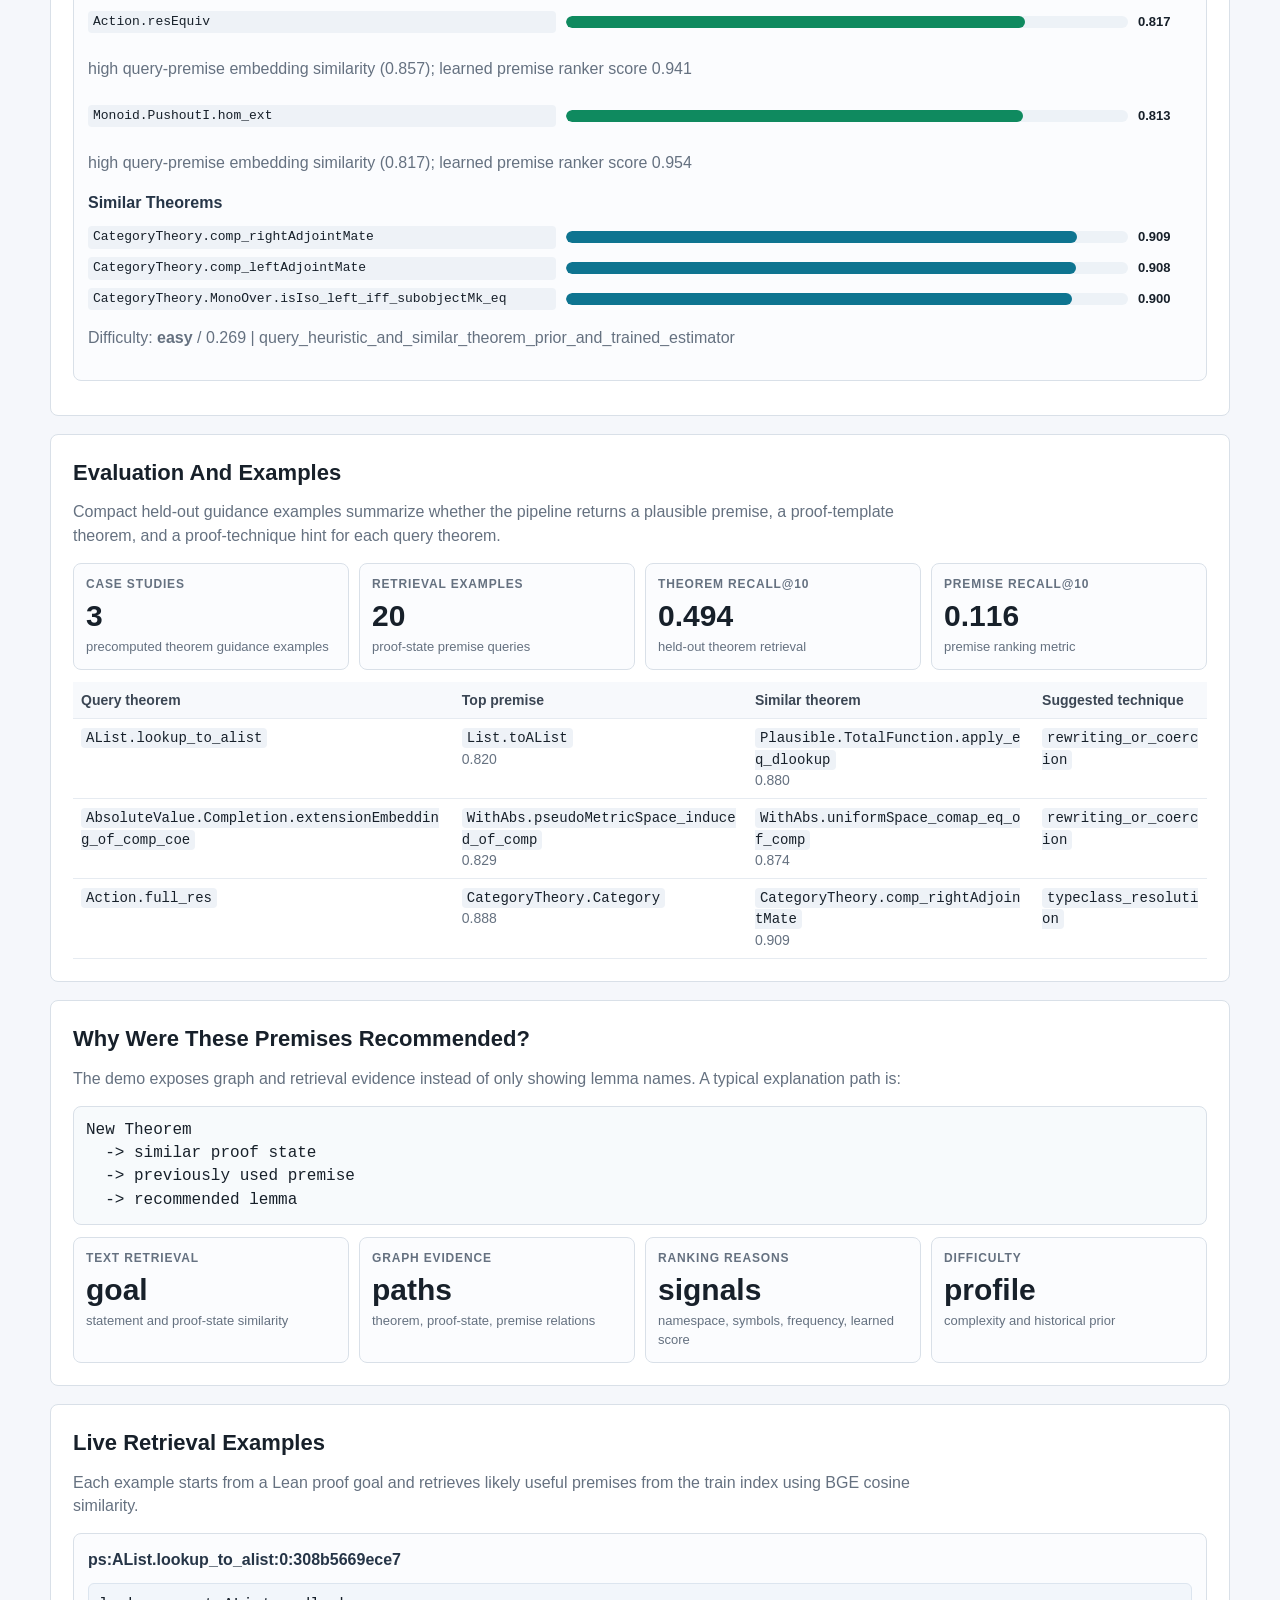
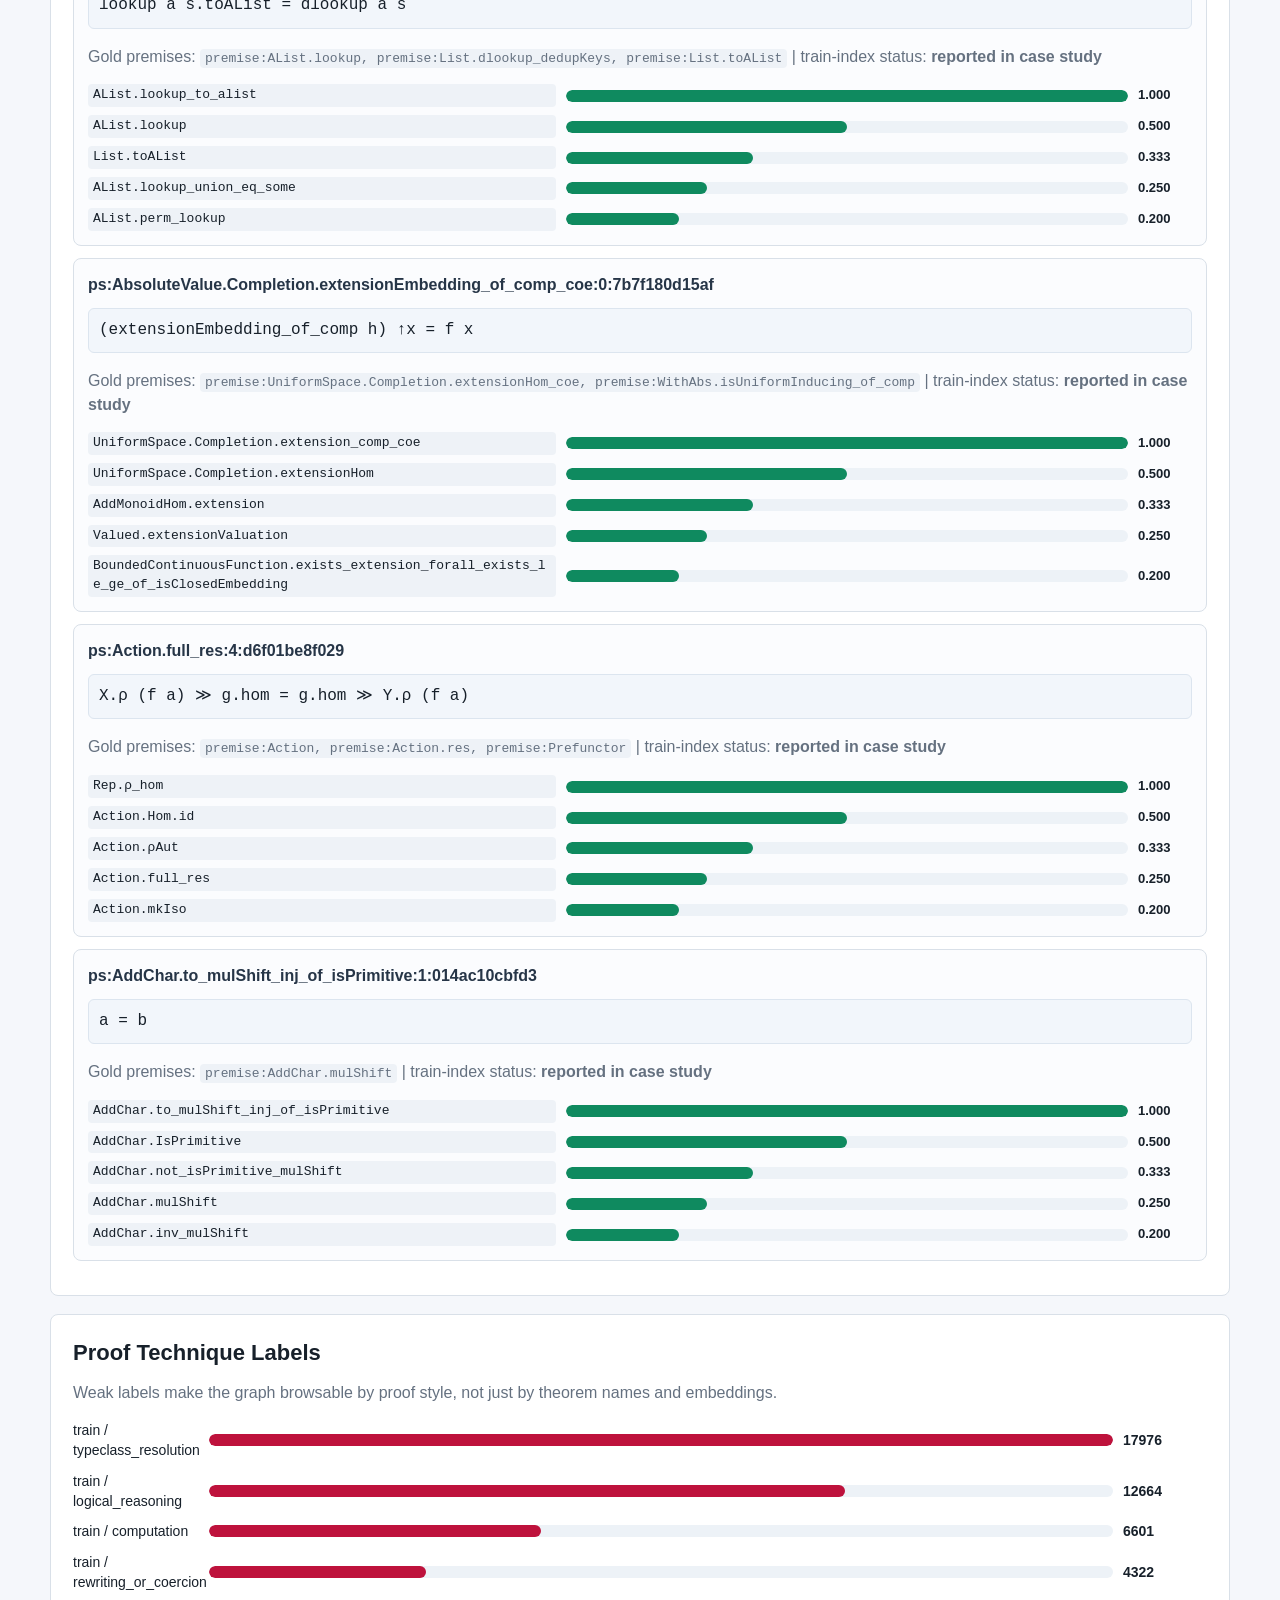
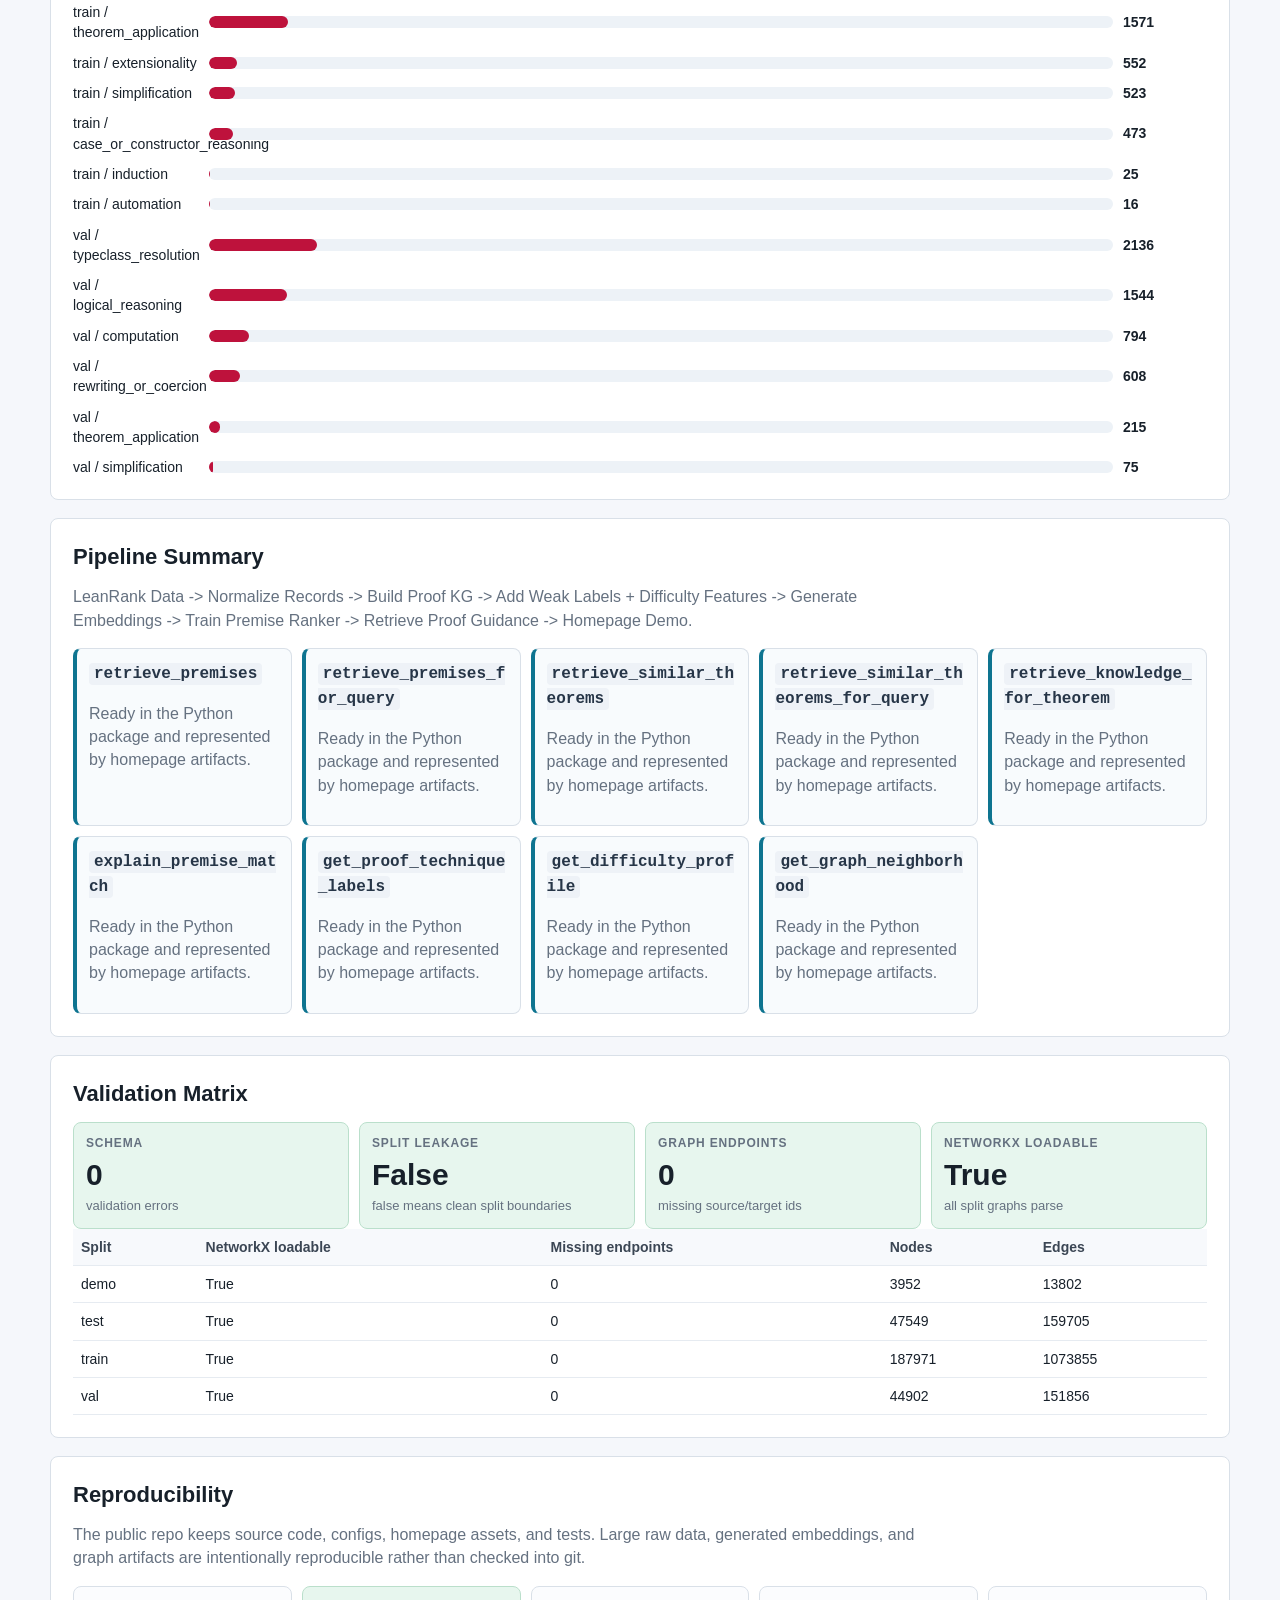
==== commit 4079ccfd: "Refresh reports after batched rerank scoring" ====
--- a/homepage/index.html
+++ b/homepage/index.html
@@ -310,7 +310,7 @@
       <div class="kpi"><div class="label">Negative candidates</div><div class="value">663,198</div><div class="note">hard-negative ranking pool</div></div>
       <div class="kpi"><div class="label">Pipeline timing</div><div class="value">584.4s</div><div class="note">20 executed / 0 skipped stages</div></div>
       <div class="kpi"><div class="label">Scale estimate reliable</div><div class="value">True</div><div class="note">executed_pipeline_run on cuda</div></div>
-      <div class="kpi"><div class="label">Current eval timing</div><div class="value">58.7s</div><div class="note">standalone held-out evaluation</div></div>
+      <div class="kpi"><div class="label">Current eval timing</div><div class="value">54.9s</div><div class="note">standalone held-out evaluation</div></div>
       <div class="kpi"><div class="label">Pipeline eval timing</div><div class="value">35.0s</div><div class="note">saved full-pipeline evaluate stage</div></div>
     </div>
     <div class="status-row" style="margin-top:12px">
@@ -332,8 +332,8 @@
       <div class="status warn"><div class="label">Pipeline bottleneck</div><div class="value">embed</div><div class="note">25.4% of timed production run</div></div>
       <div class="status"><div class="label">Top-3 timed stages</div><div class="value">50.6%</div><div class="note">combined share of pipeline wall time</div></div>
 
-      <div class="status warn"><div class="label">Evaluation bottleneck</div><div class="value">val_proof_state_retrieval</div><div class="note">20.1s inside evaluation</div></div>
-      <div class="status"><div class="label">Eval timed substages</div><div class="value">8</div><div class="note">58.7s measured evaluation total</div></div>
+      <div class="status warn"><div class="label">Evaluation bottleneck</div><div class="value">val_proof_state_retrieval</div><div class="note">20.0s inside evaluation</div></div>
+      <div class="status"><div class="label">Eval timed substages</div><div class="value">8</div><div class="note">54.9s measured evaluation total</div></div>
 
 
       <div class="status"><div class="label">embed</div><div class="value">148.7s</div><div class="note">25.4% of timed run</div></div>
@@ -442,7 +442,7 @@
       <div class="kpi"><div class="label">Difficulty MAE</div><div class="value">0.039</div><div class="note">train estimator calibration</div></div>
       <div class="kpi"><div class="label">Trend baseline</div><div class="value">yes</div><div class="note">previous refresh snapshot</div></div>
       <div class="kpi"><div class="label">Theorem delta</div><div class="value">0</div><div class="note">change from previous dashboard</div></div>
-      <div class="kpi"><div class="label">Recall delta</div><div class="value">0.000</div><div class="note">theorem Recall@10 change</div></div>
+      <div class="kpi"><div class="label">Recall delta</div><div class="value">0.071</div><div class="note">theorem Recall@10 change</div></div>
       <div class="kpi"><div class="label">Gate changes</div><div class="value">0</div><div class="note">quality gates changed</div></div>
       <div class="kpi"><div class="label">History entries</div><div class="value">20</div><div class="note">bounded refresh trend history</div></div>
     </div>
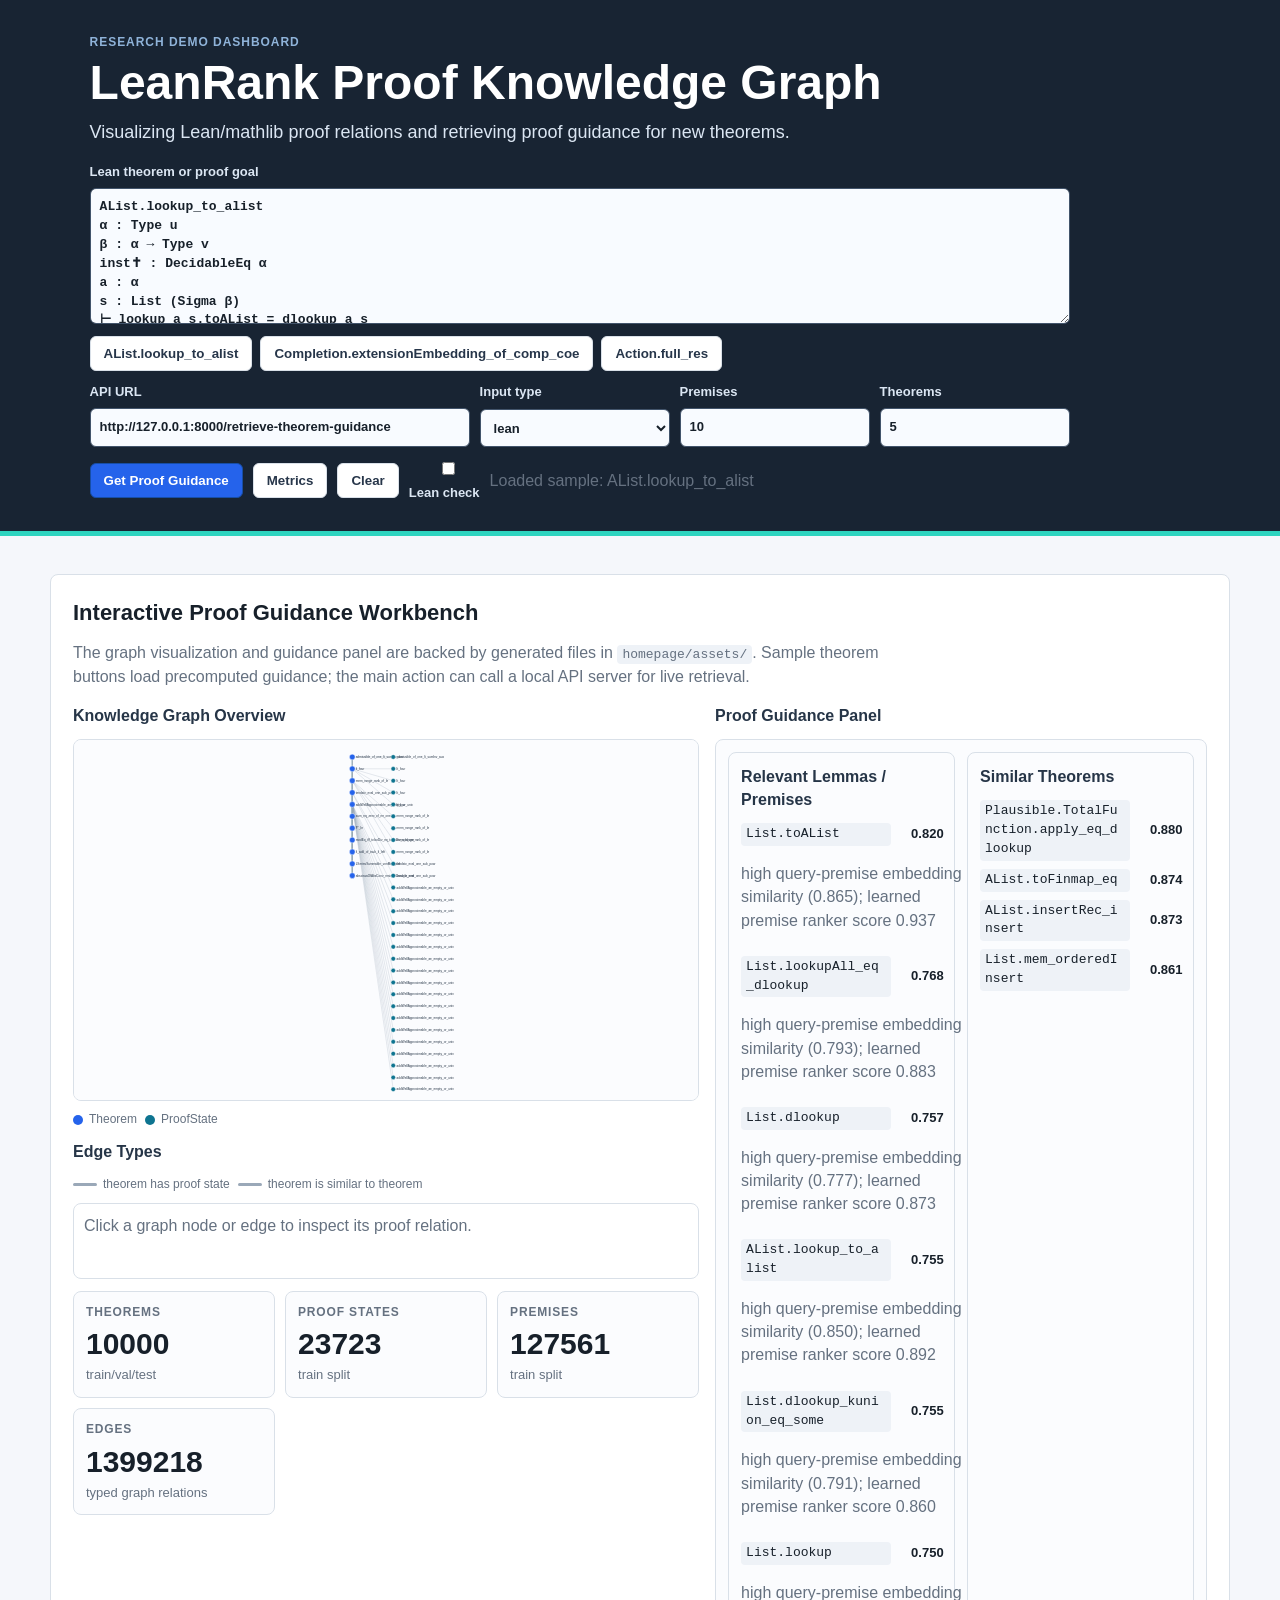
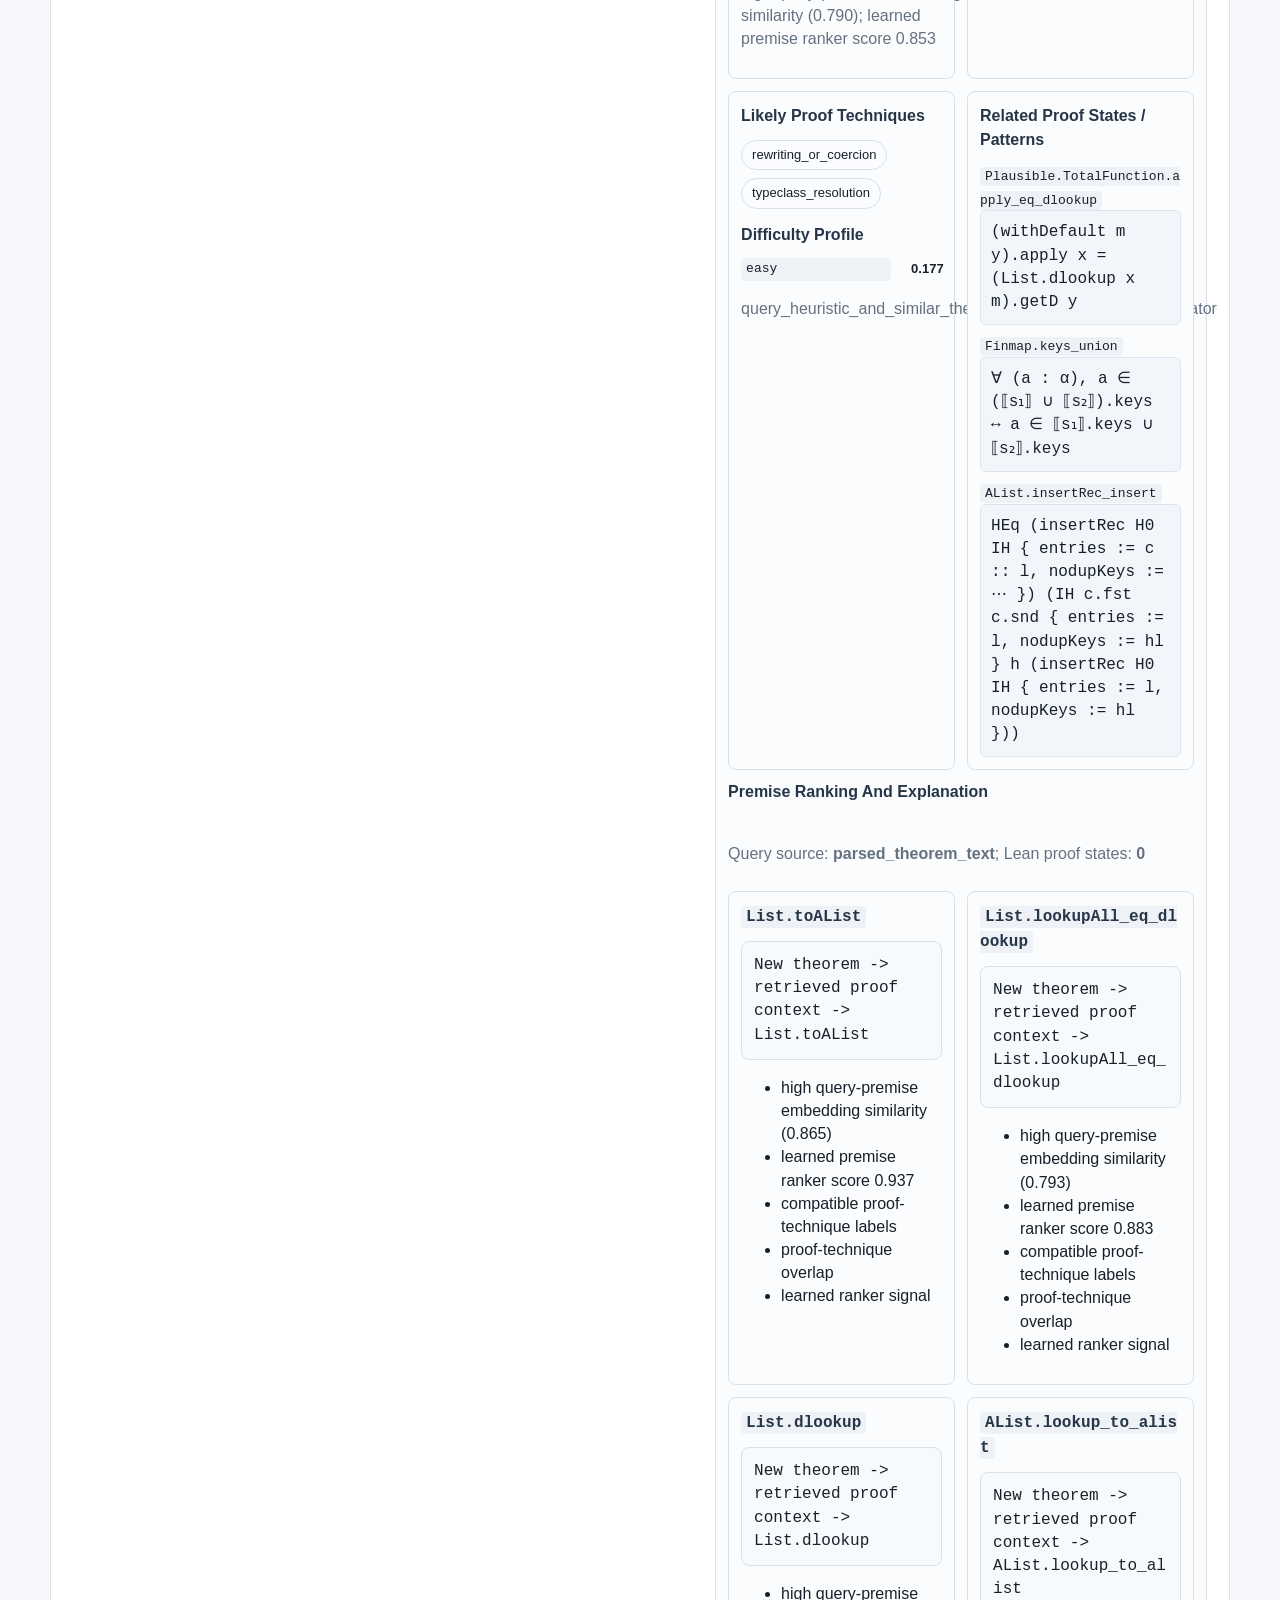
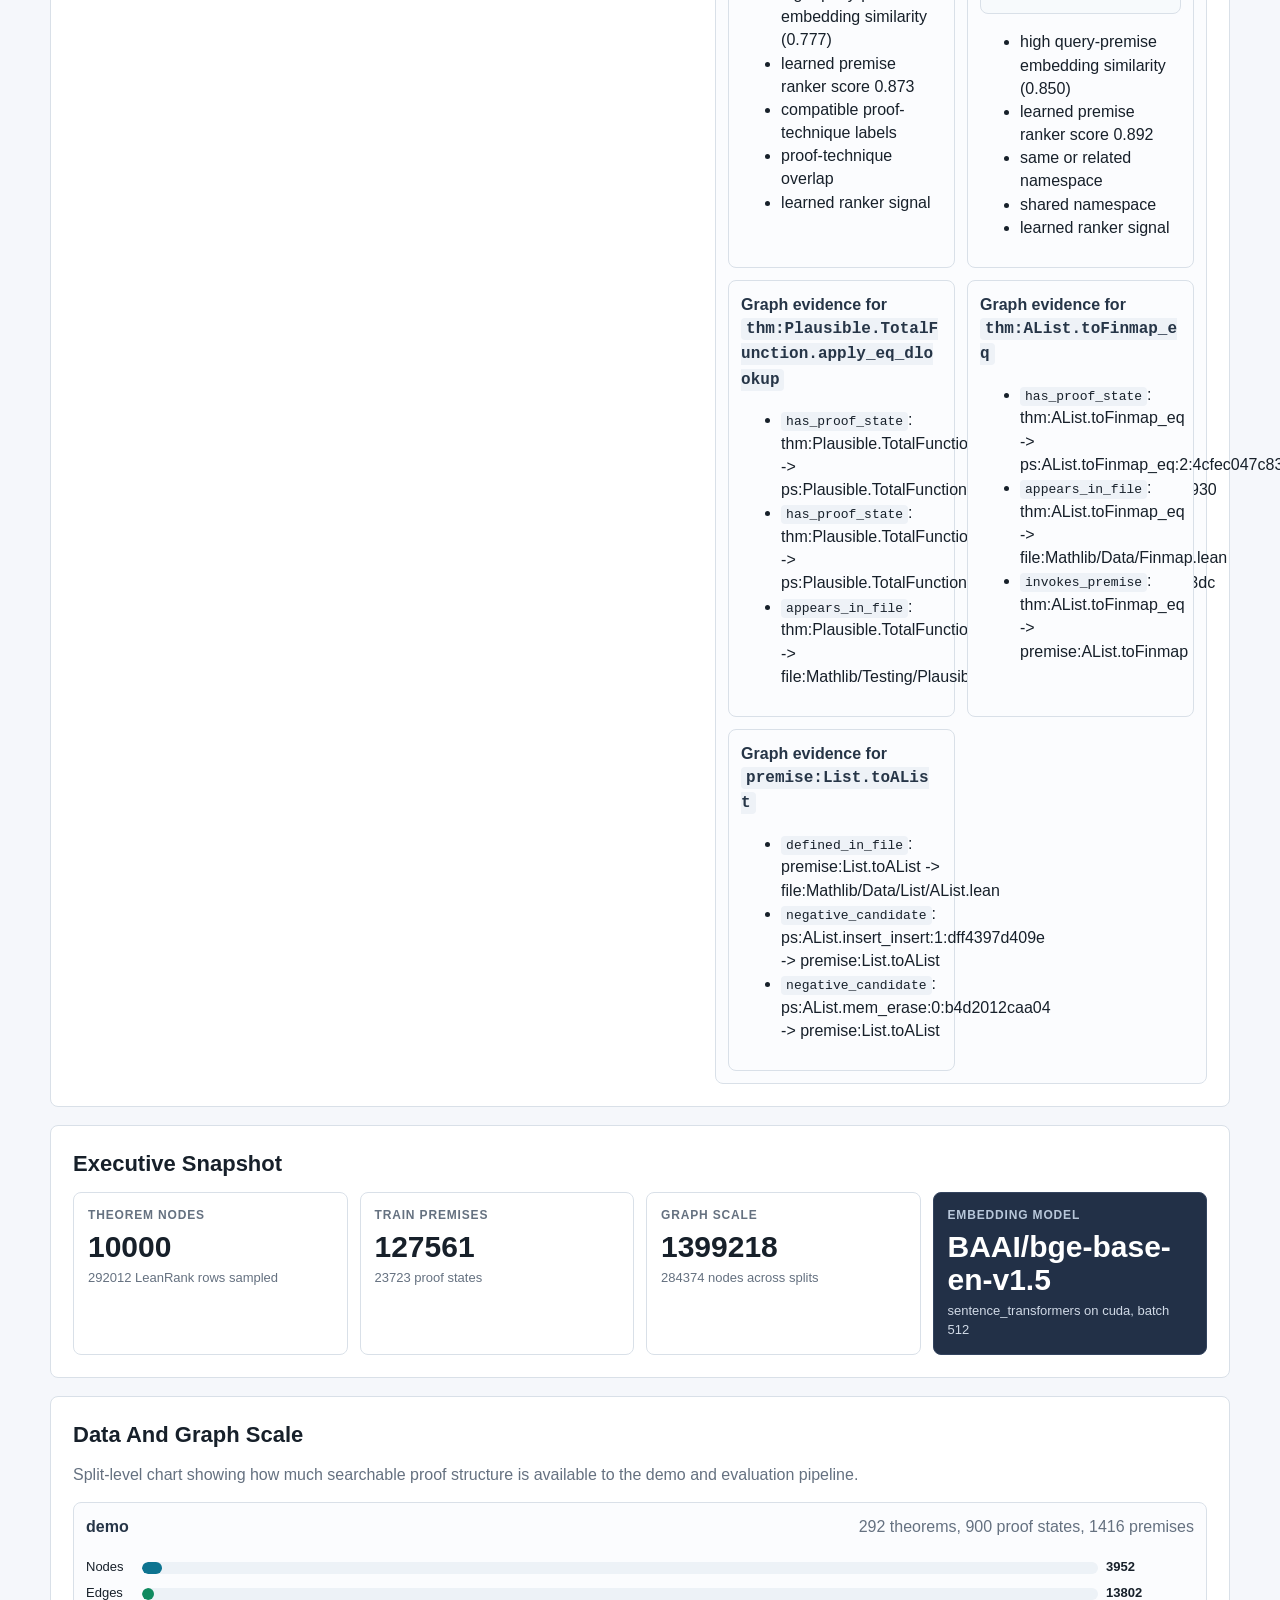
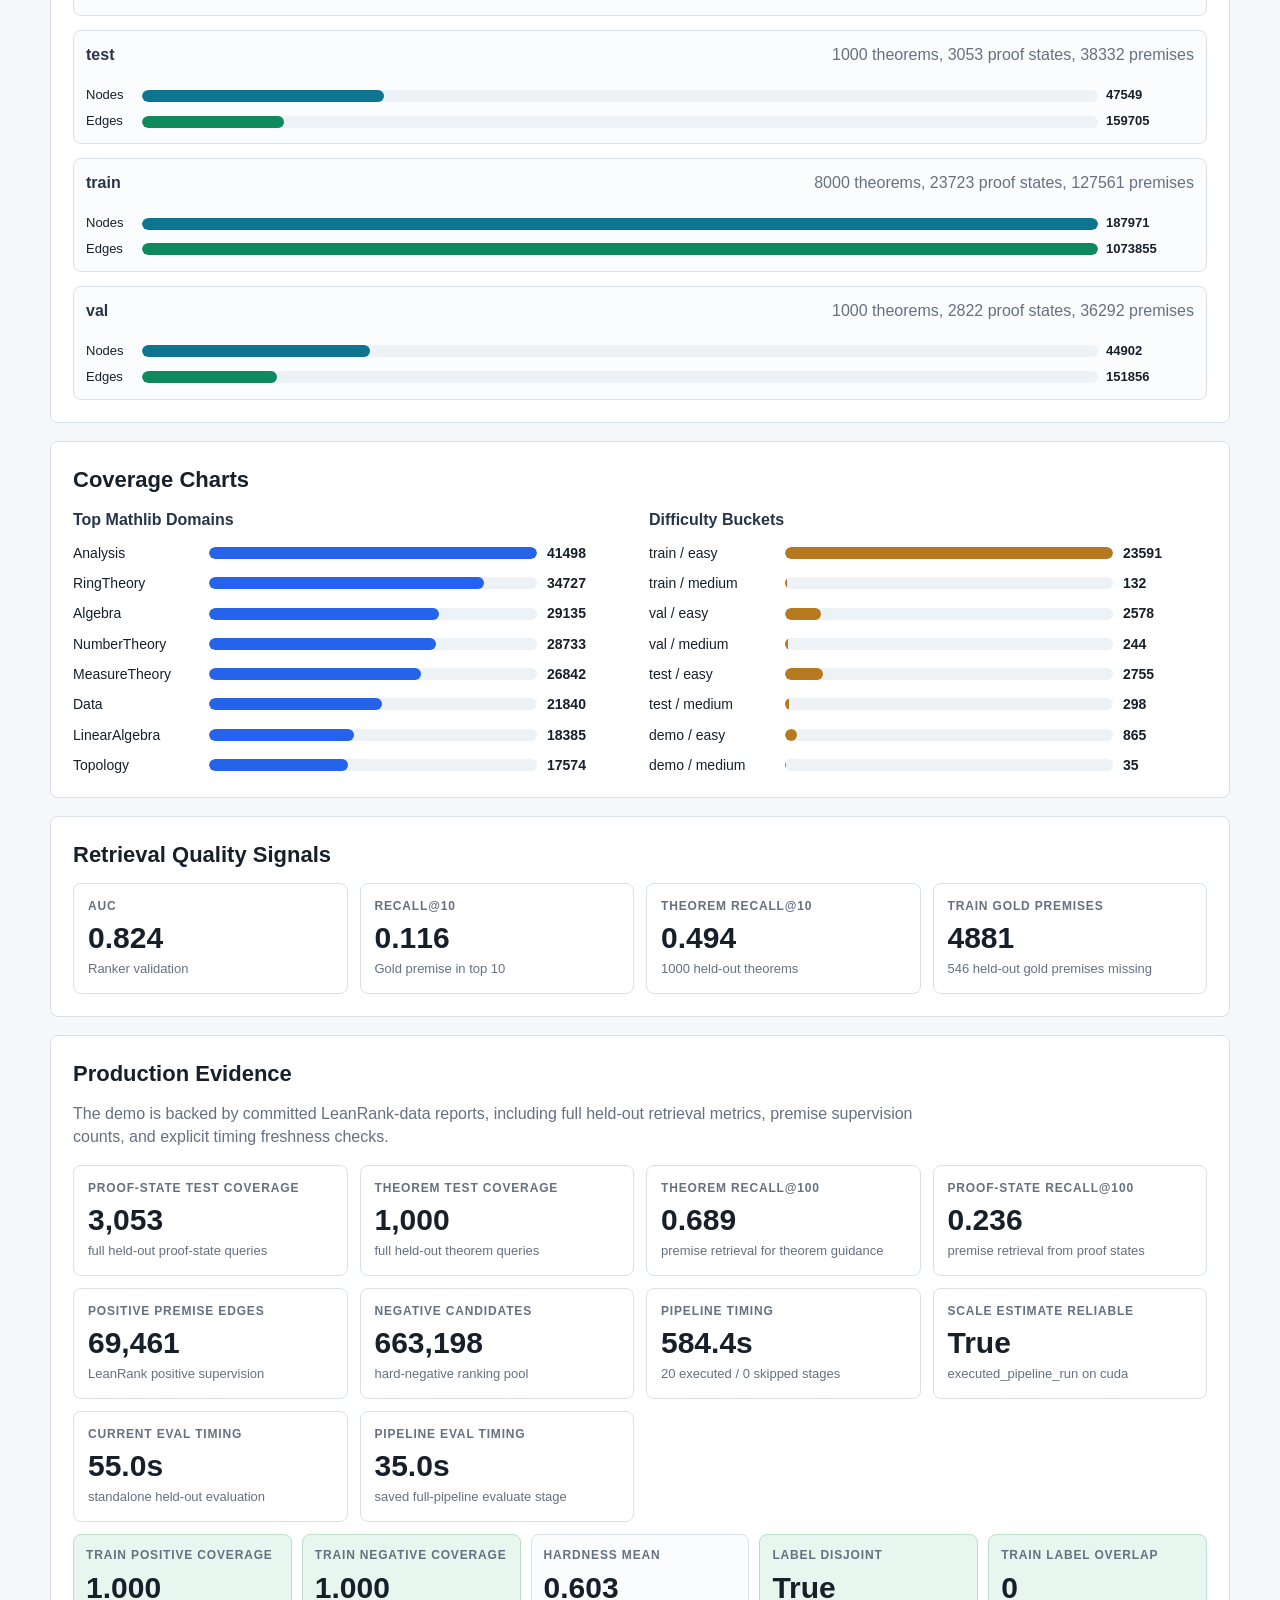
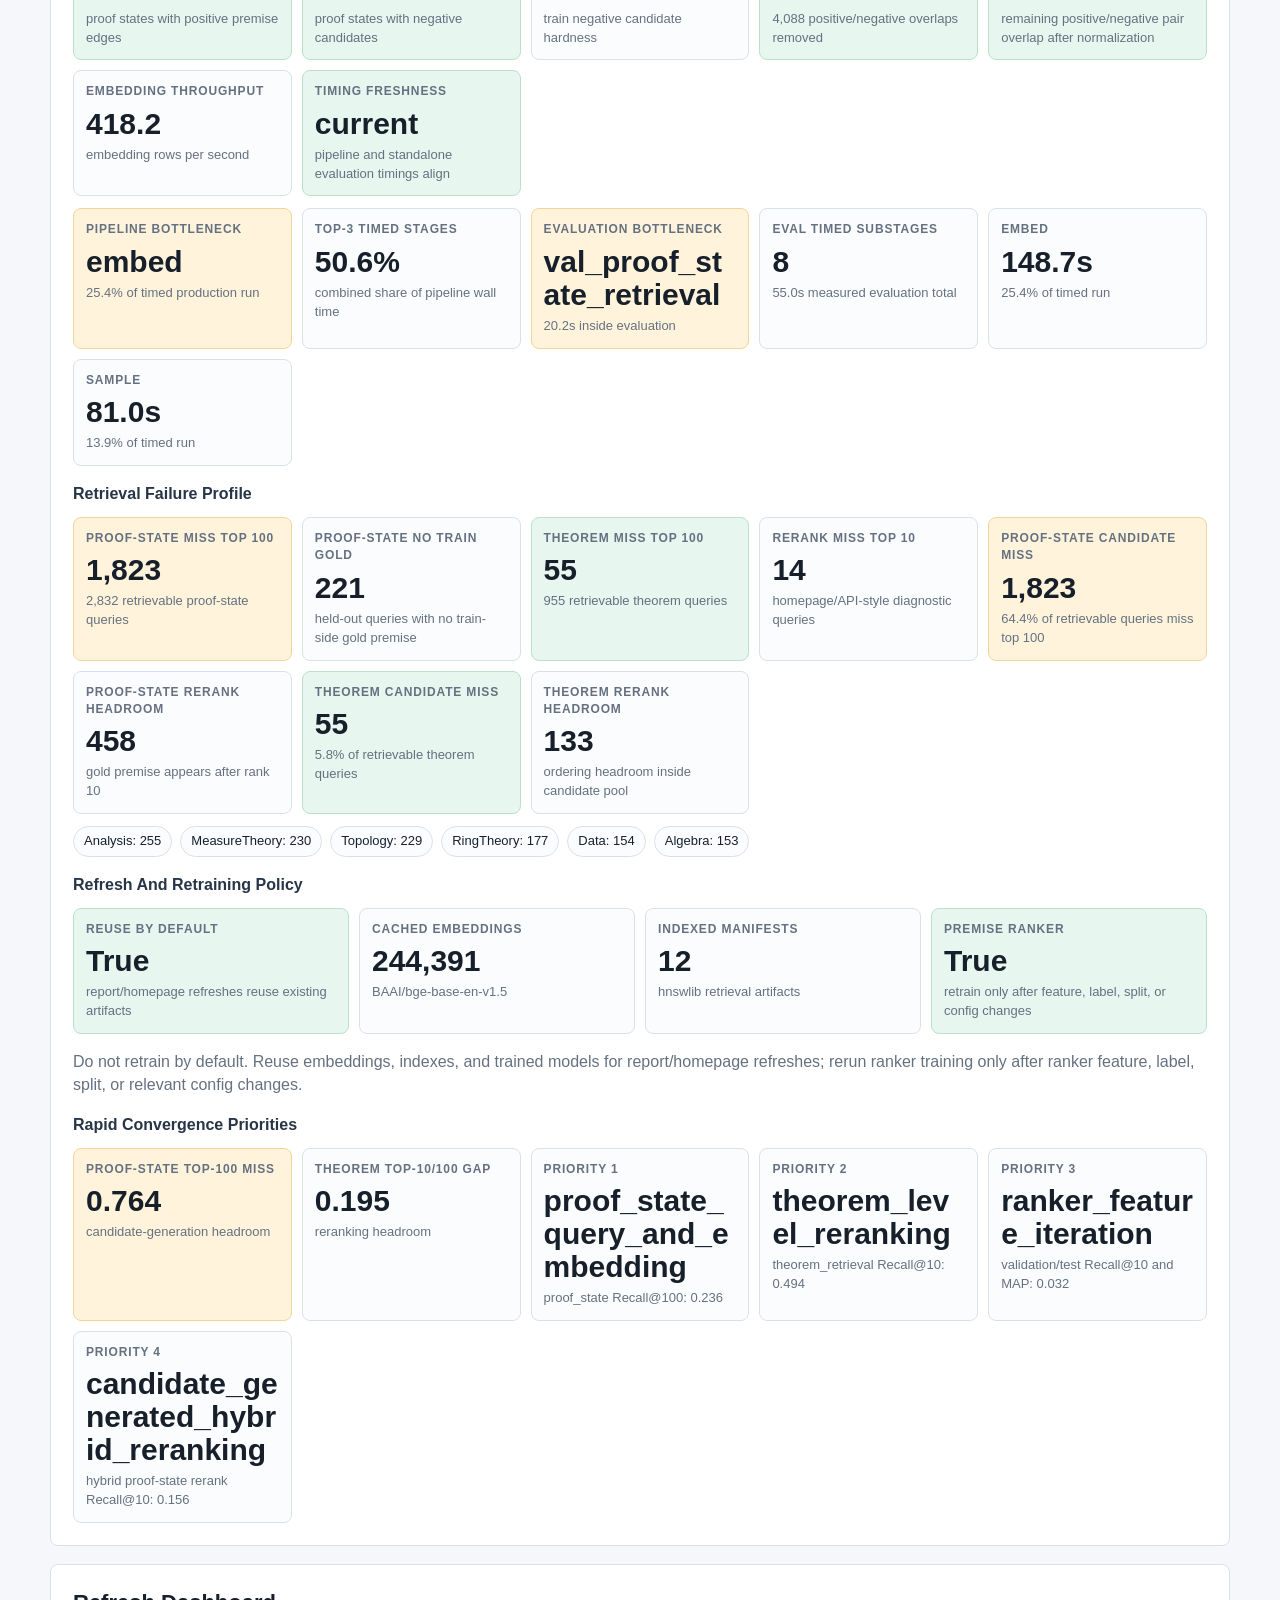
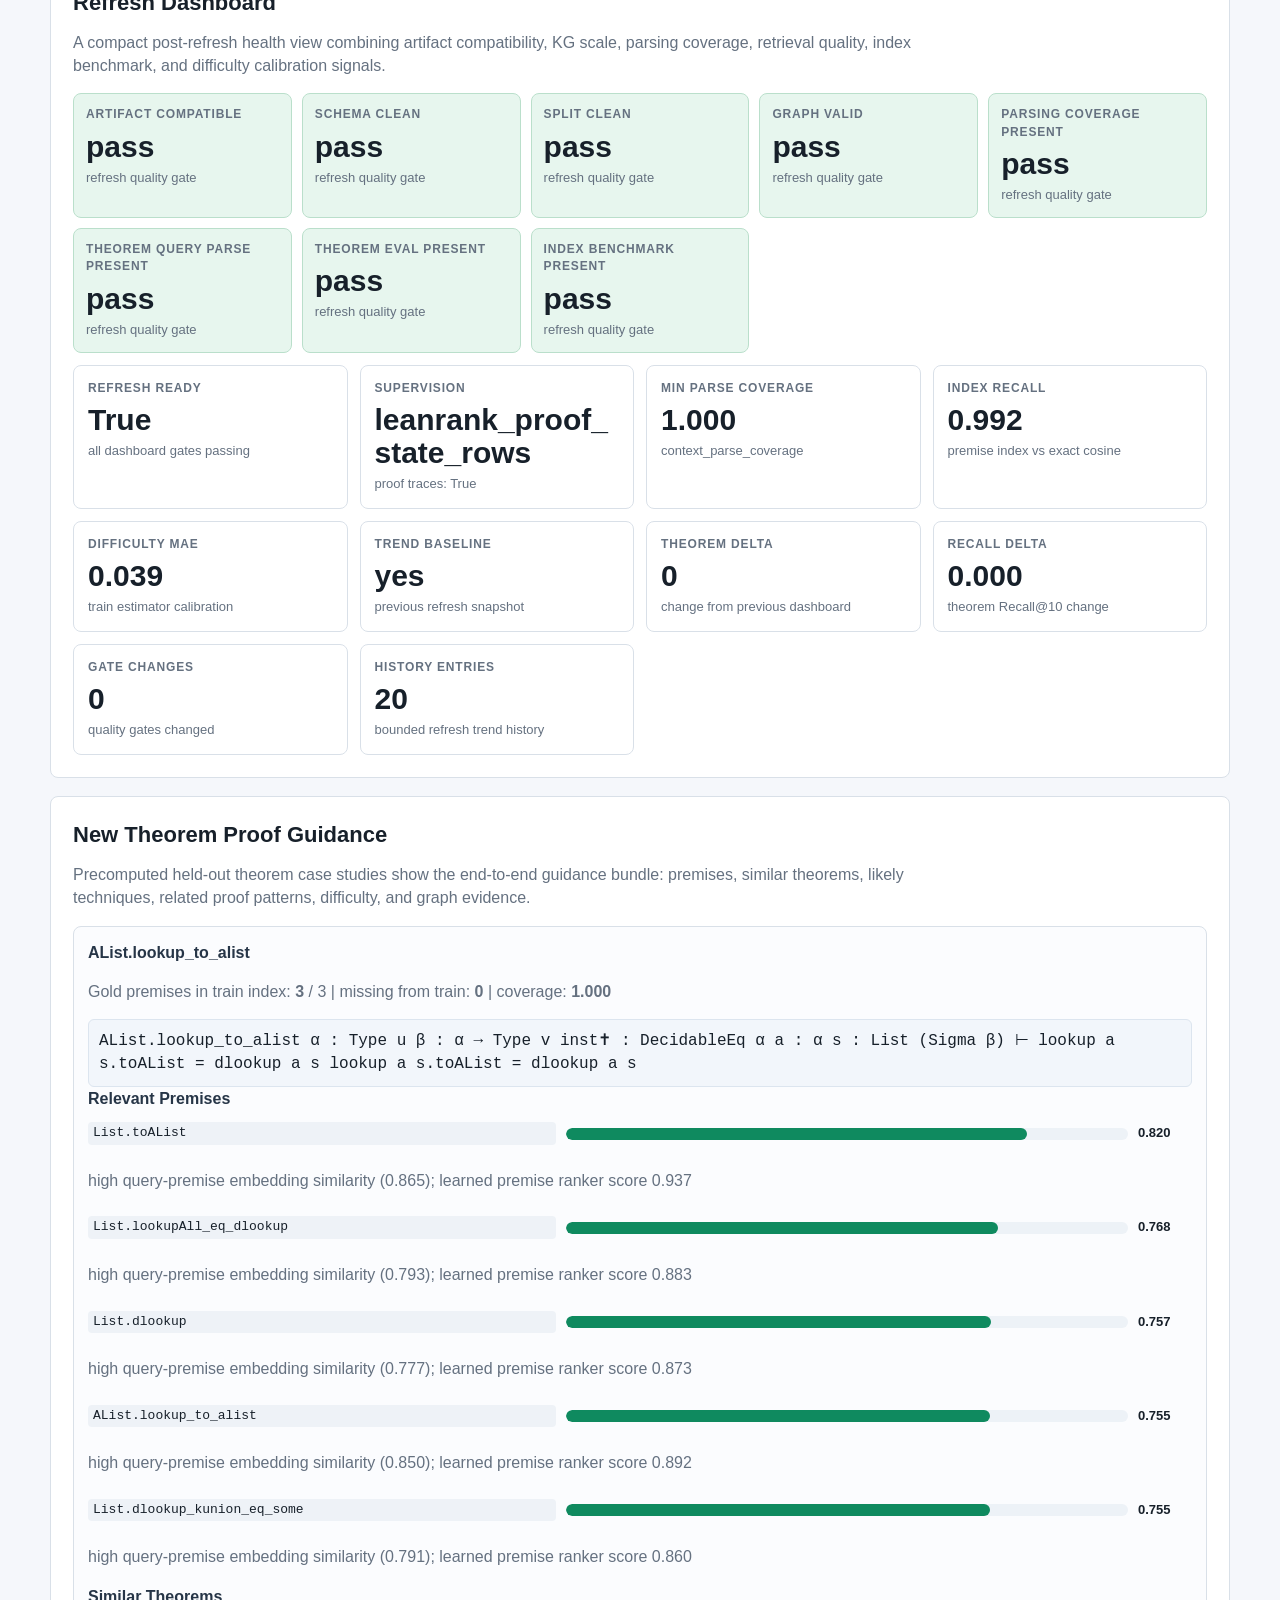
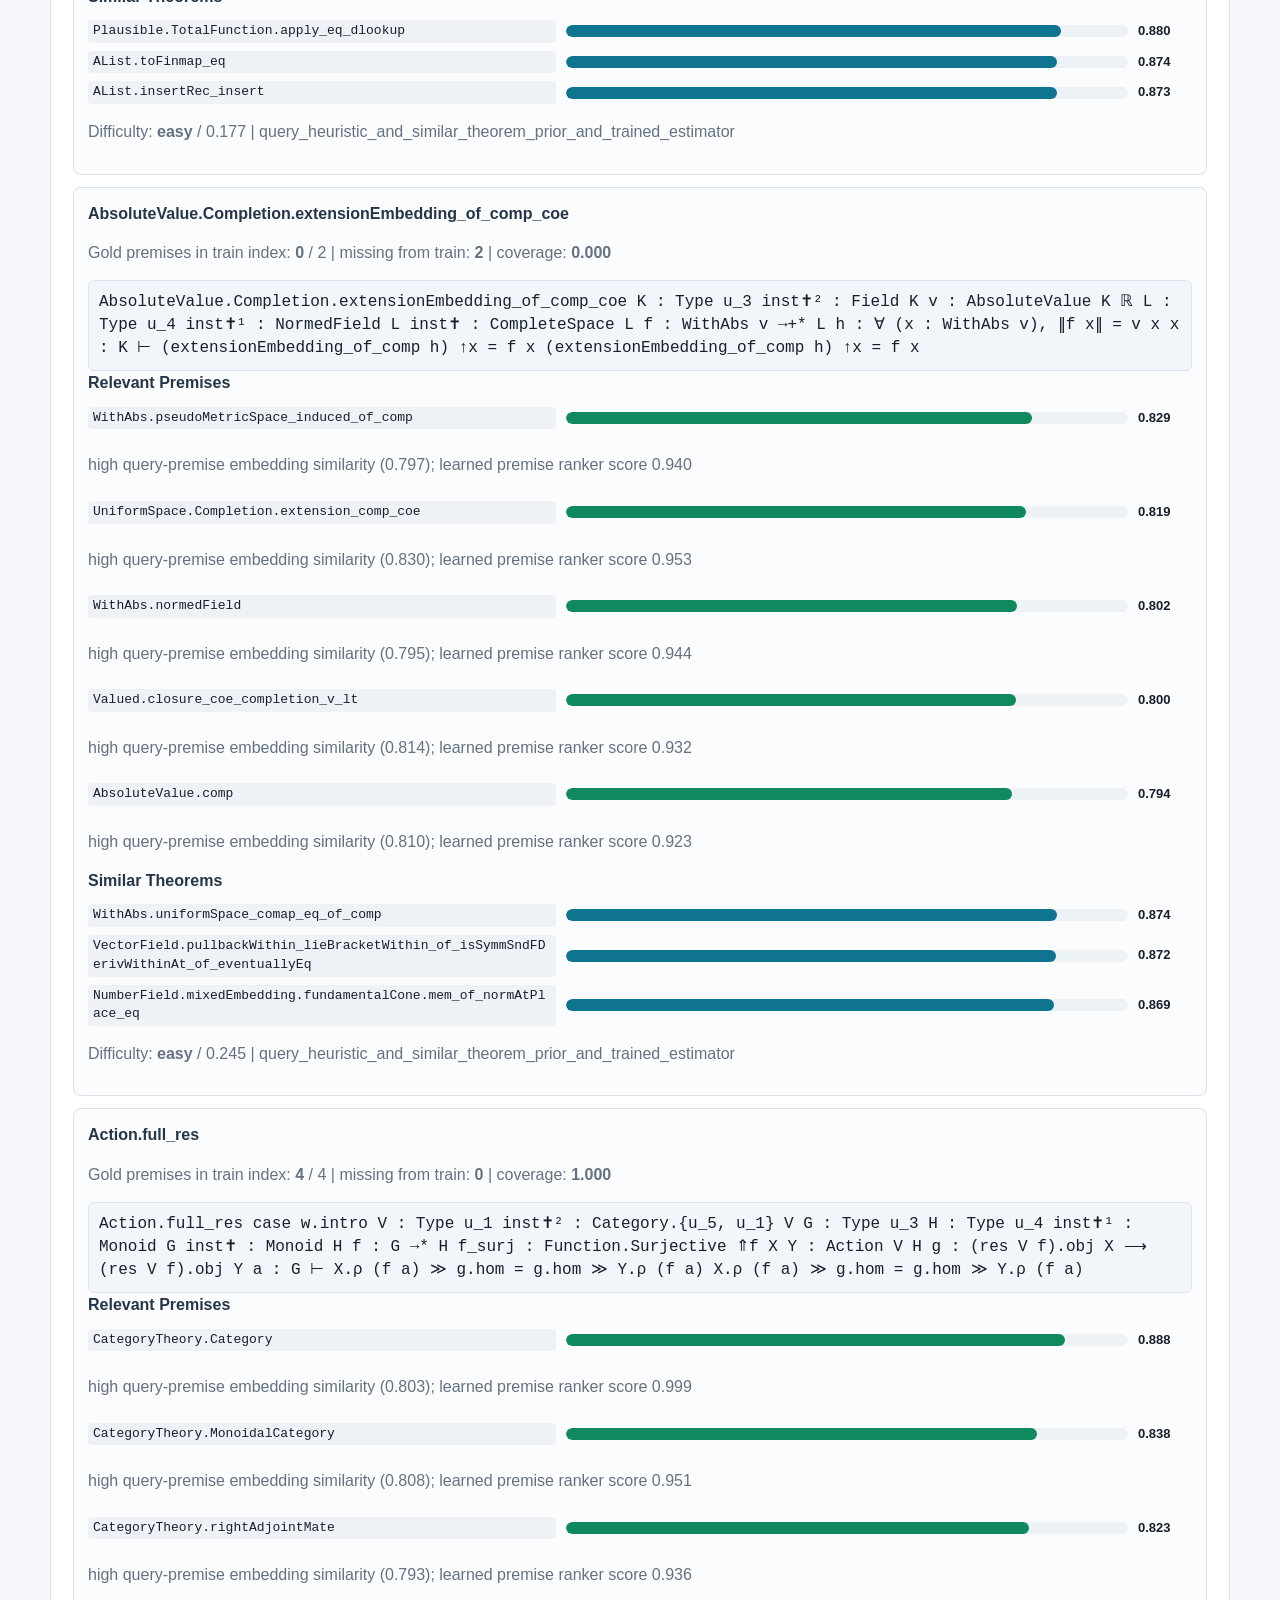
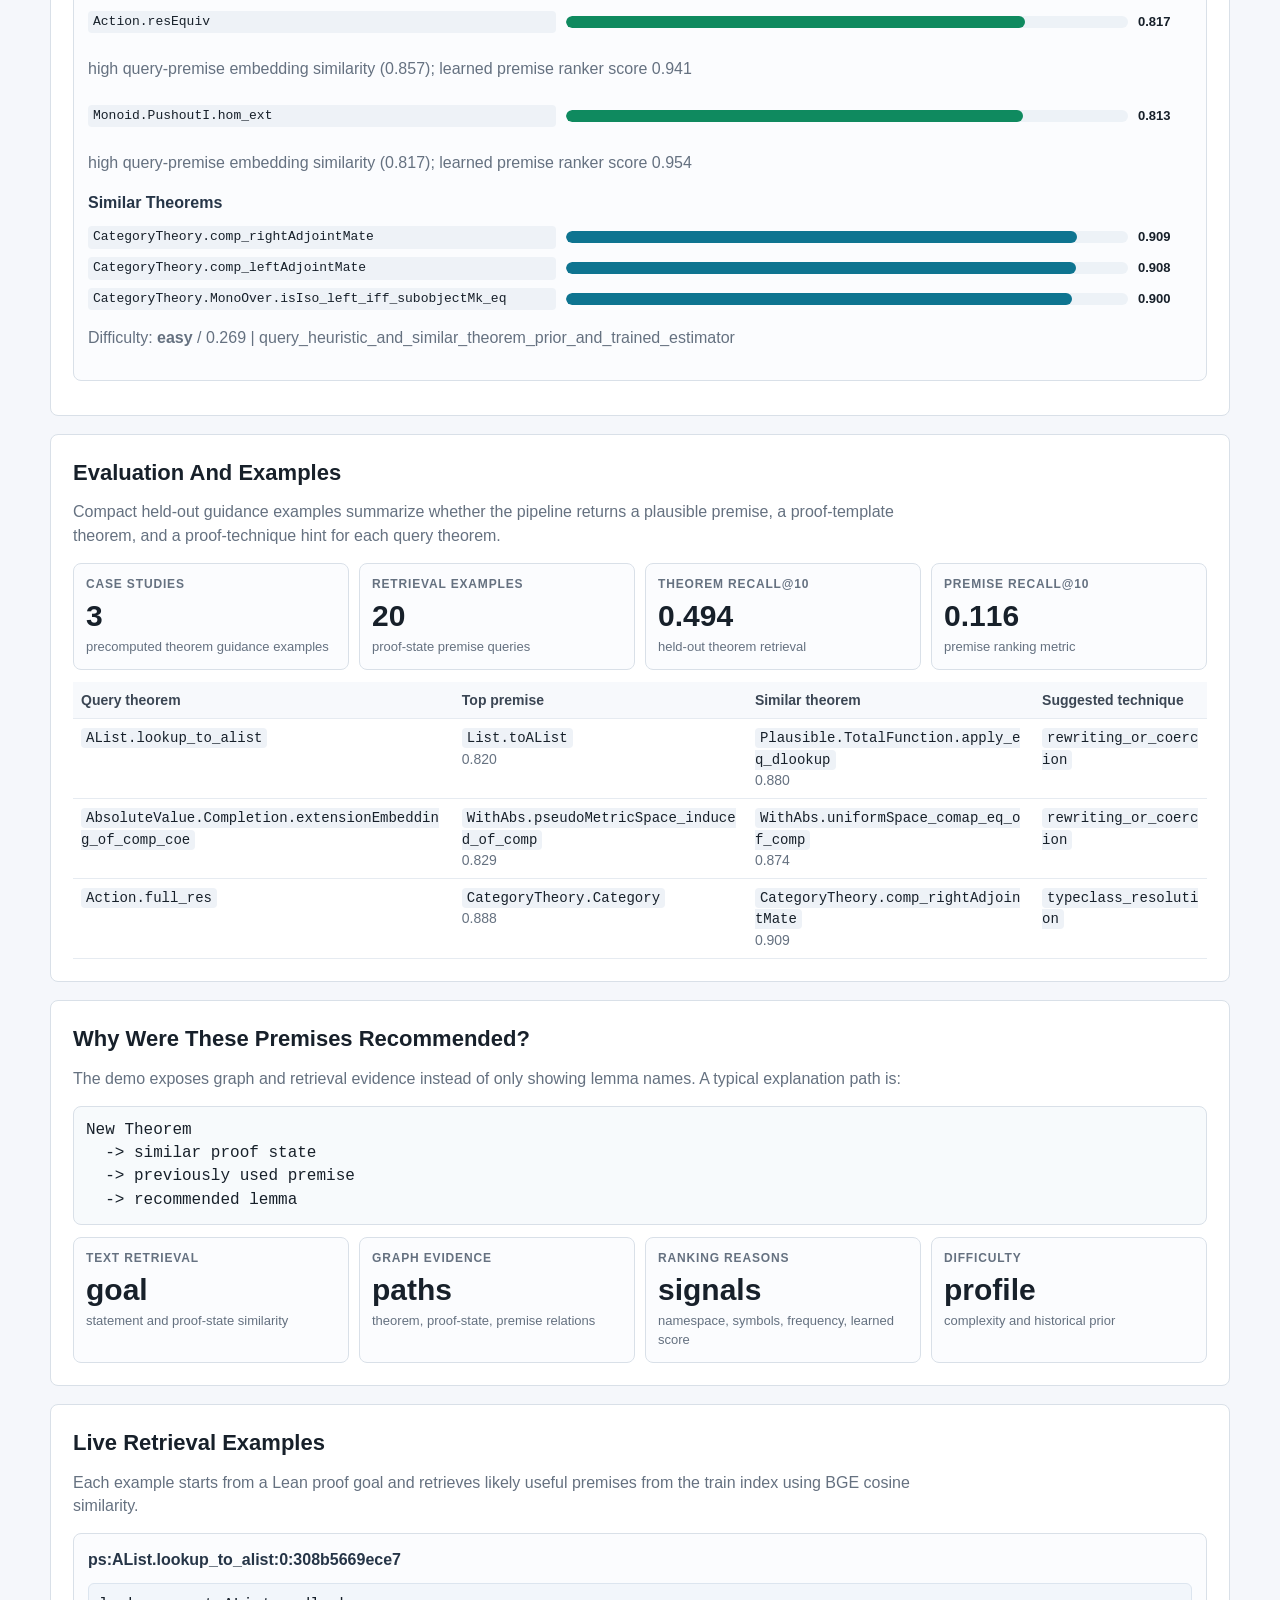
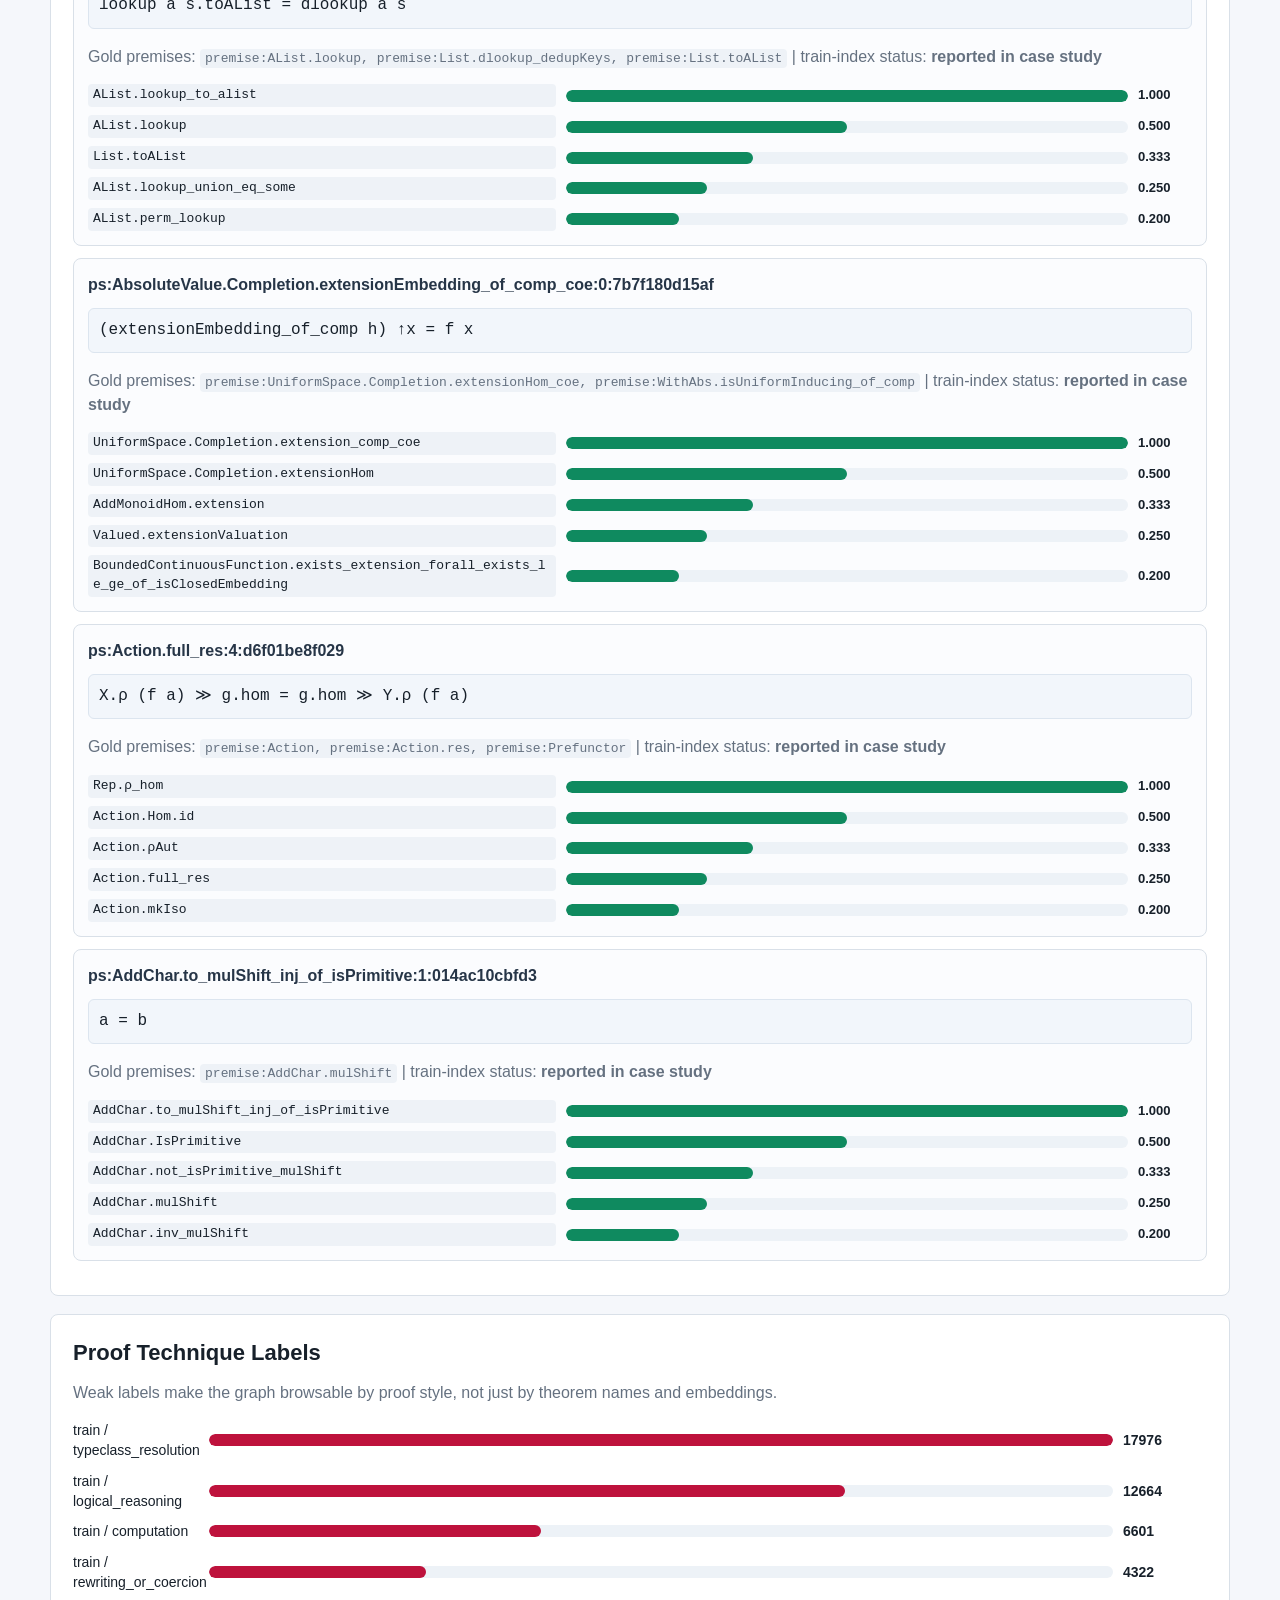
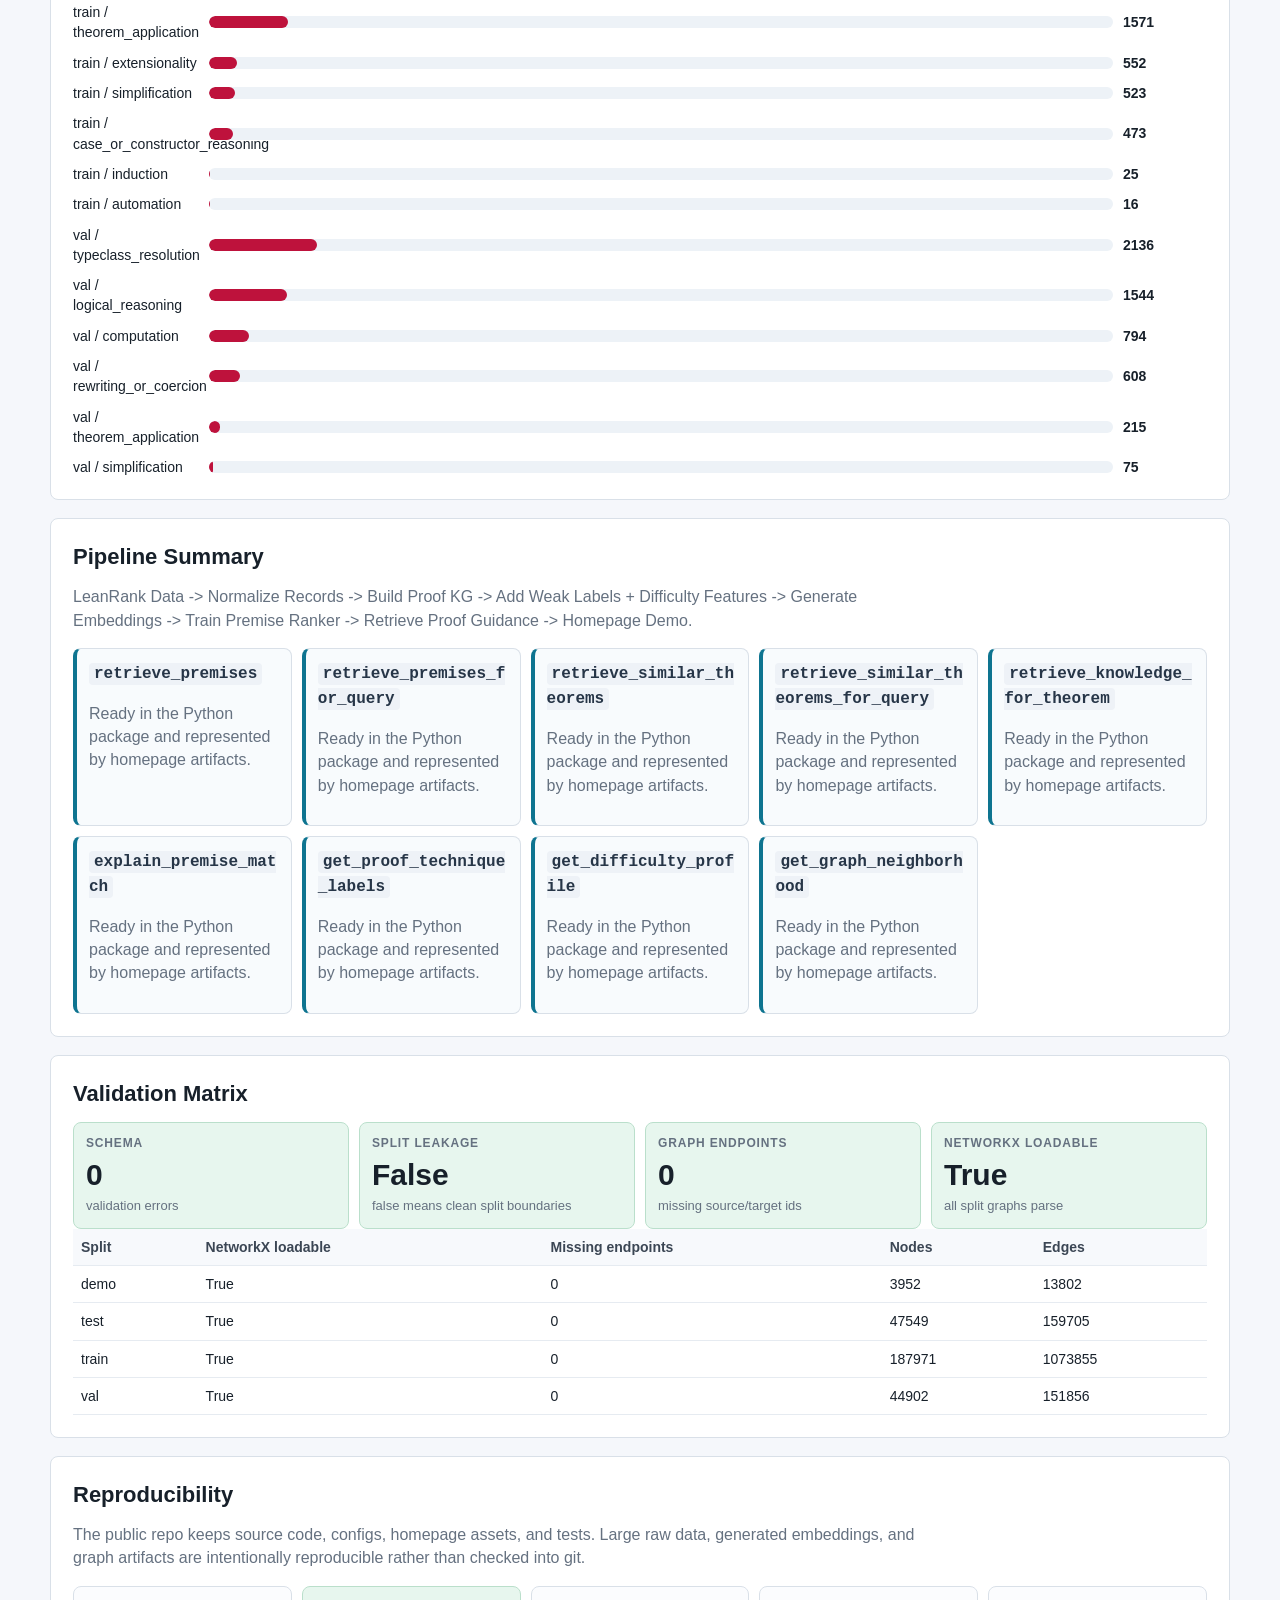
==== commit eaa88437: "Cache evaluation candidate tensors on GPU" ====
--- a/homepage/index.html
+++ b/homepage/index.html
@@ -310,7 +310,7 @@
       <div class="kpi"><div class="label">Negative candidates</div><div class="value">663,198</div><div class="note">hard-negative ranking pool</div></div>
       <div class="kpi"><div class="label">Pipeline timing</div><div class="value">584.4s</div><div class="note">20 executed / 0 skipped stages</div></div>
       <div class="kpi"><div class="label">Scale estimate reliable</div><div class="value">True</div><div class="note">executed_pipeline_run on cuda</div></div>
-      <div class="kpi"><div class="label">Current eval timing</div><div class="value">54.9s</div><div class="note">standalone held-out evaluation</div></div>
+      <div class="kpi"><div class="label">Current eval timing</div><div class="value">55.0s</div><div class="note">standalone held-out evaluation</div></div>
       <div class="kpi"><div class="label">Pipeline eval timing</div><div class="value">35.0s</div><div class="note">saved full-pipeline evaluate stage</div></div>
     </div>
     <div class="status-row" style="margin-top:12px">
@@ -332,8 +332,8 @@
       <div class="status warn"><div class="label">Pipeline bottleneck</div><div class="value">embed</div><div class="note">25.4% of timed production run</div></div>
       <div class="status"><div class="label">Top-3 timed stages</div><div class="value">50.6%</div><div class="note">combined share of pipeline wall time</div></div>
 
-      <div class="status warn"><div class="label">Evaluation bottleneck</div><div class="value">val_proof_state_retrieval</div><div class="note">20.0s inside evaluation</div></div>
-      <div class="status"><div class="label">Eval timed substages</div><div class="value">8</div><div class="note">54.9s measured evaluation total</div></div>
+      <div class="status warn"><div class="label">Evaluation bottleneck</div><div class="value">val_proof_state_retrieval</div><div class="note">20.2s inside evaluation</div></div>
+      <div class="status"><div class="label">Eval timed substages</div><div class="value">8</div><div class="note">55.0s measured evaluation total</div></div>
 
 
       <div class="status"><div class="label">embed</div><div class="value">148.7s</div><div class="note">25.4% of timed run</div></div>
@@ -442,7 +442,7 @@
       <div class="kpi"><div class="label">Difficulty MAE</div><div class="value">0.039</div><div class="note">train estimator calibration</div></div>
       <div class="kpi"><div class="label">Trend baseline</div><div class="value">yes</div><div class="note">previous refresh snapshot</div></div>
       <div class="kpi"><div class="label">Theorem delta</div><div class="value">0</div><div class="note">change from previous dashboard</div></div>
-      <div class="kpi"><div class="label">Recall delta</div><div class="value">0.071</div><div class="note">theorem Recall@10 change</div></div>
+      <div class="kpi"><div class="label">Recall delta</div><div class="value">0.000</div><div class="note">theorem Recall@10 change</div></div>
       <div class="kpi"><div class="label">Gate changes</div><div class="value">0</div><div class="note">quality gates changed</div></div>
       <div class="kpi"><div class="label">History entries</div><div class="value">20</div><div class="note">bounded refresh trend history</div></div>
     </div>
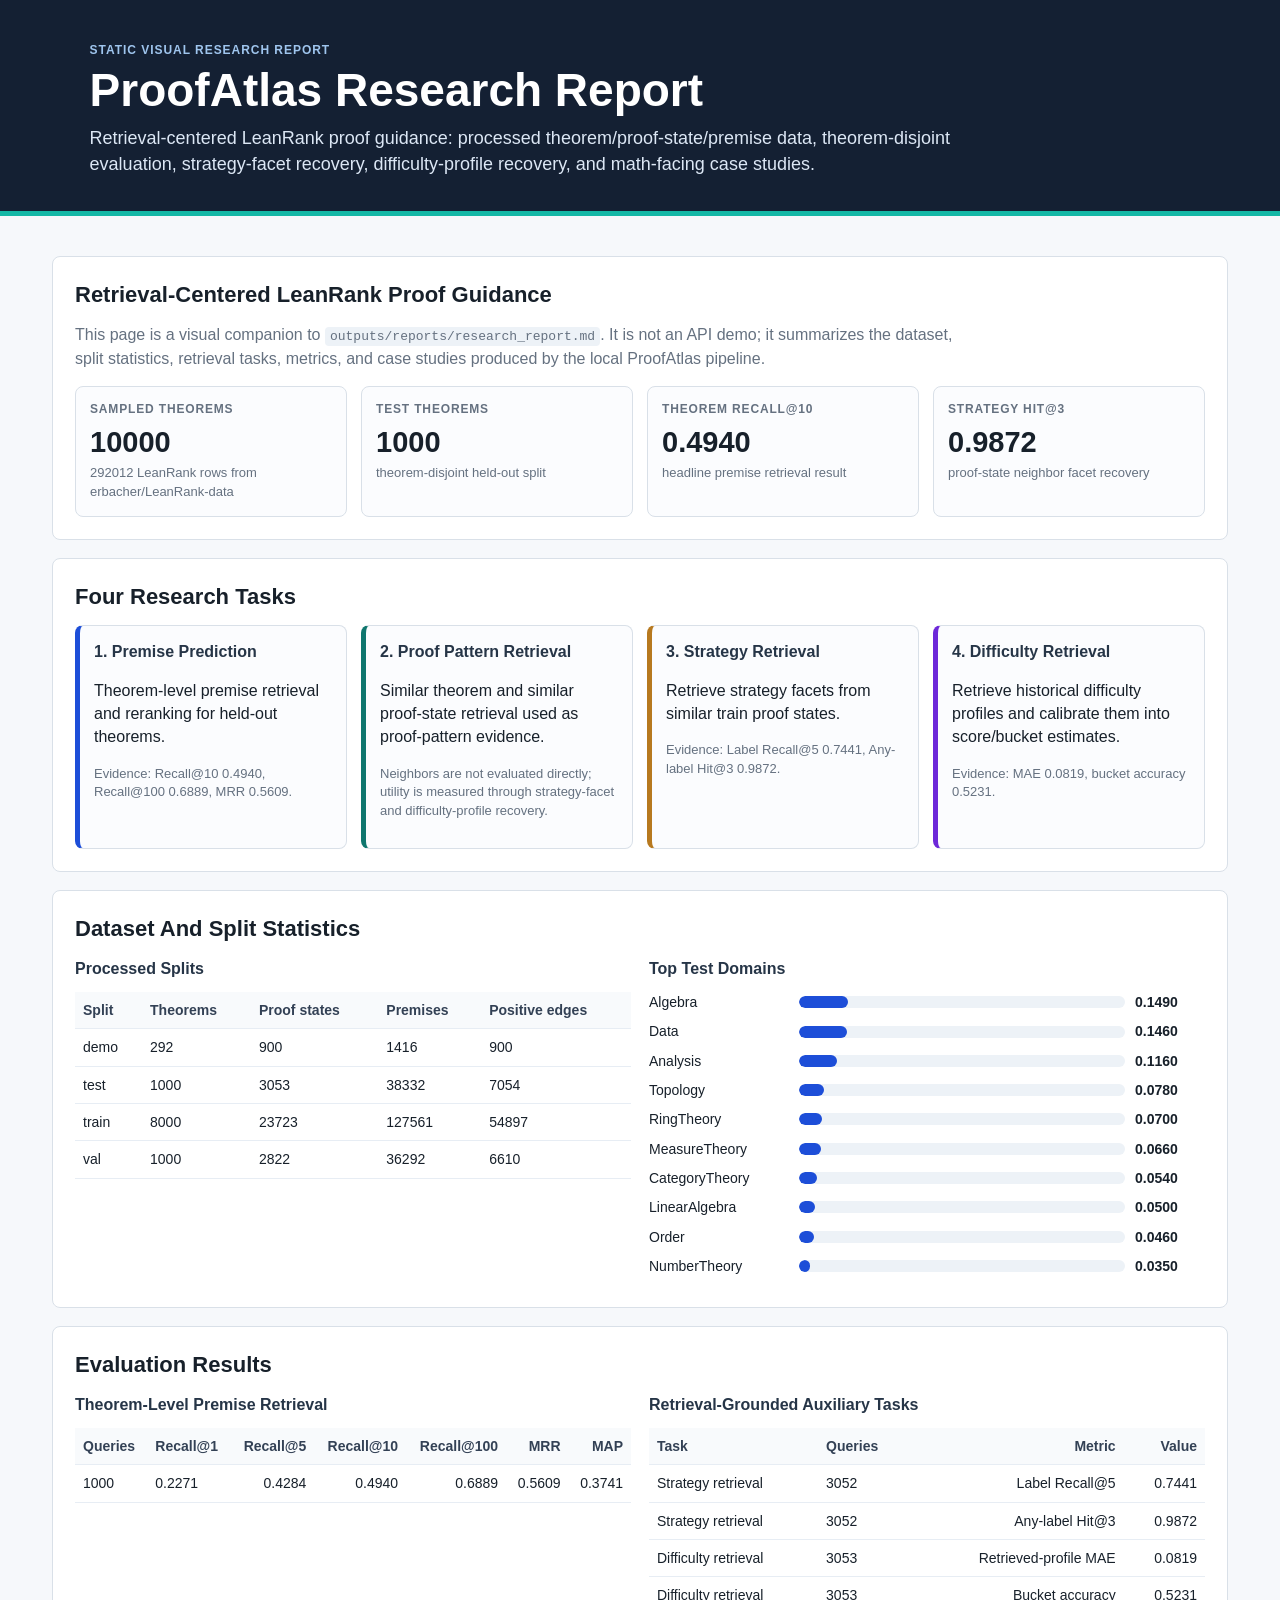
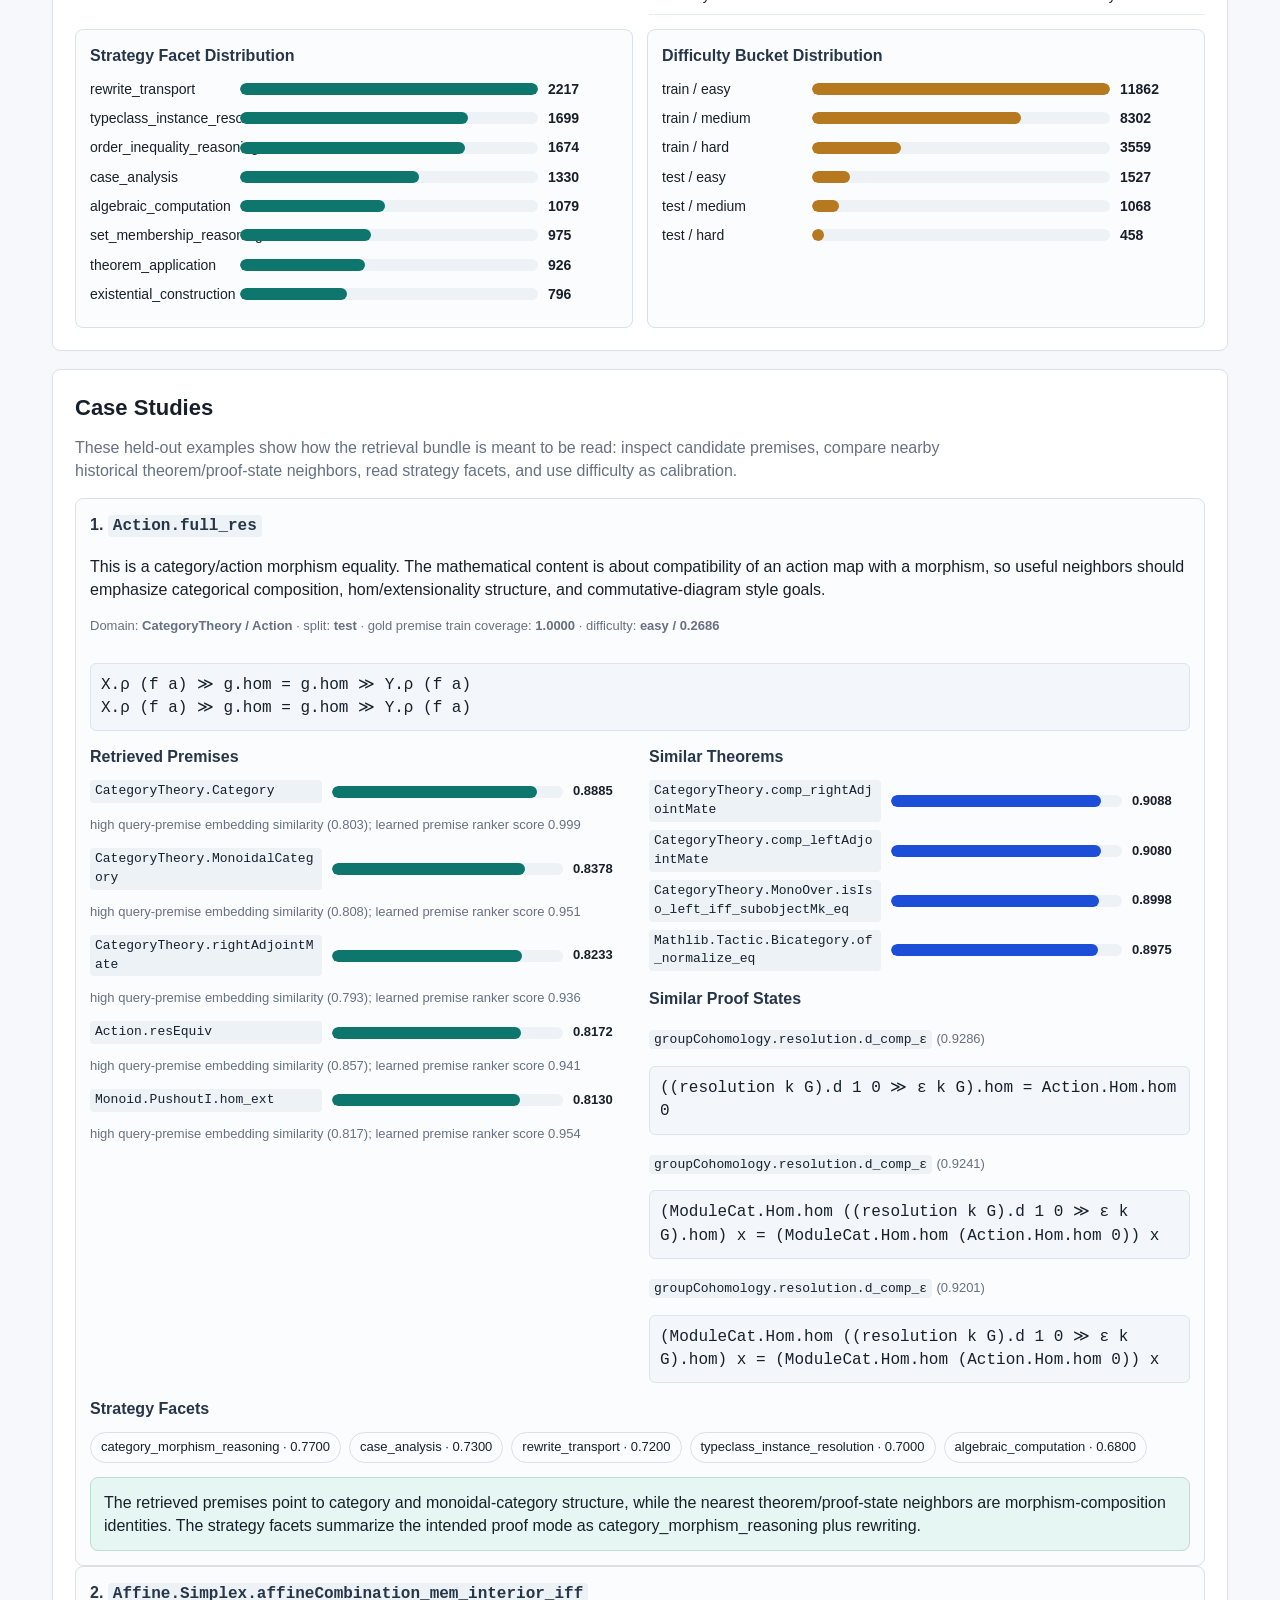
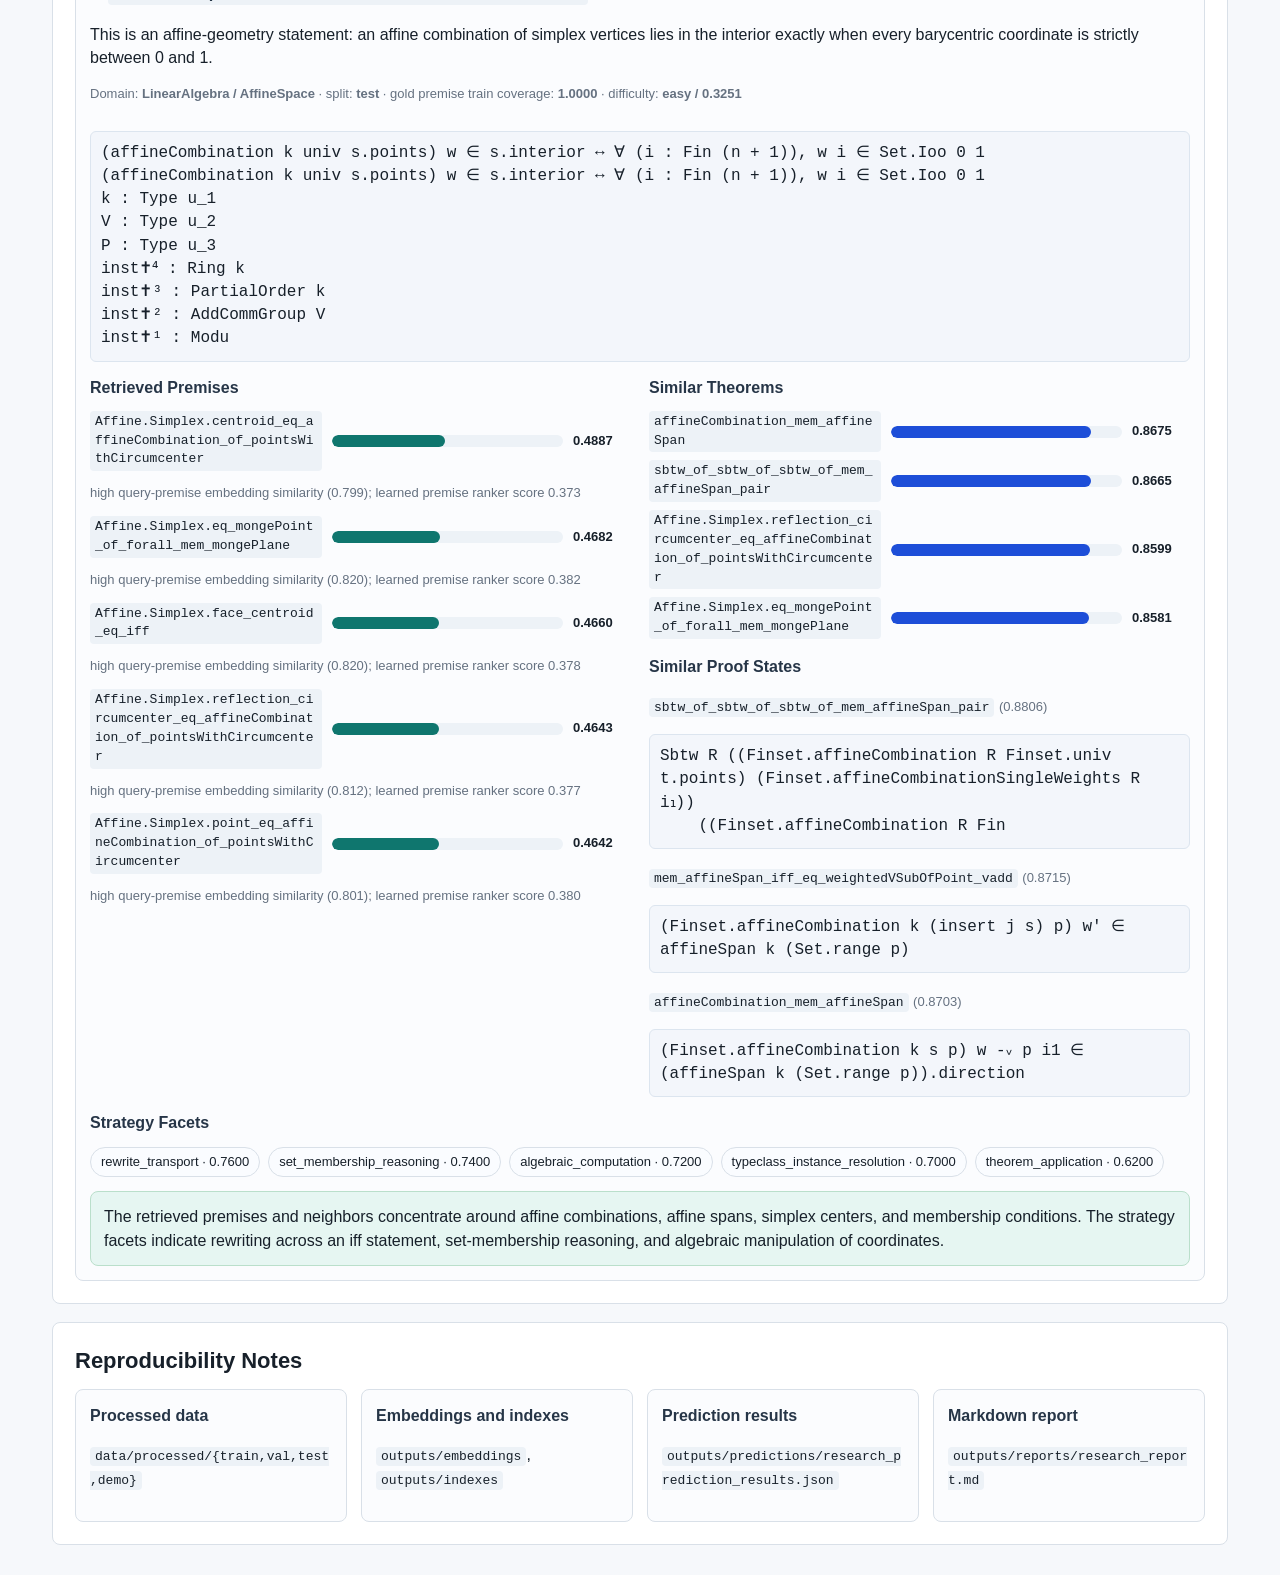
==== commit b96abbb7: "Convert homepage to visual research report" ====
--- a/homepage/index.html
+++ b/homepage/index.html
@@ -3,1312 +3,364 @@
 <head>
   <meta charset="utf-8">
   <meta name="viewport" content="width=device-width,initial-scale=1">
-  <title>ProofAtlas</title>
+  <title>ProofAtlas Research Report</title>
   <style>
     :root{
       color-scheme:light;
-      --ink:#17202a;--muted:#657180;--line:#d9e0e8;--bg:#f5f7fb;--panel:#fff;
-      --blue:#2563eb;--green:#0f8a5f;--teal:#0e7490;--amber:#b7791f;--rose:#be123c;
-      --soft-blue:#e8f0ff;--soft-green:#e7f6ee;--soft-amber:#fff4db;--soft-teal:#e6f6f8;
+      --ink:#17202a;--muted:#657180;--line:#d9e0e8;--bg:#f6f8fb;--panel:#ffffff;
+      --blue:#1d4ed8;--green:#0f766e;--amber:#b7791f;--rose:#be123c;--violet:#6d28d9;
+      --soft-blue:#e8f0ff;--soft-green:#e6f6f2;--soft-amber:#fff4db;--soft-rose:#fde8ee;
     }
     *{box-sizing:border-box}
-    body{font-family:Inter,Arial,sans-serif;margin:0;color:var(--ink);background:var(--bg);line-height:1.45}
-    header{background:#182433;color:white;padding:34px 7vw 28px;border-bottom:5px solid #2dd4bf}
-    header h1{font-size:48px;line-height:1;margin:0 0 12px;letter-spacing:0}
-    header p{max-width:900px;color:#dbe6f3;font-size:18px;margin:0}
-    header .demo-form{margin-top:18px;max-width:980px}
-    header .demo-form label{color:#dbe6f3}
-    header .demo-form textarea,header .demo-form input,header .demo-form select{border-color:#42546b;background:#f8fbff;color:var(--ink)}
-    header .sample-row{display:flex;gap:8px;flex-wrap:wrap}
-    main{max-width:1220px;margin:auto;padding:20px}
-    section{background:var(--panel);border:1px solid var(--line);border-radius:8px;padding:22px;margin:18px 0}
+    body{margin:0;background:var(--bg);color:var(--ink);font-family:Inter,Arial,sans-serif;line-height:1.45}
+    header{background:#142033;color:white;padding:42px 7vw 34px;border-bottom:5px solid #14b8a6}
+    header h1{font-size:46px;line-height:1.04;margin:0 0 10px;letter-spacing:0}
+    header p{max-width:940px;margin:0;color:#dce7f5;font-size:18px}
+    main{max-width:1220px;margin:0 auto;padding:22px}
+    section{background:var(--panel);border:1px solid var(--line);border-radius:8px;margin:18px 0;padding:22px}
     h2,h3{margin:0 0 12px;letter-spacing:0}
     h2{font-size:22px}
     h3{font-size:16px;color:#263547}
-    table{border-collapse:collapse;width:100%;font-size:14px}
-    td,th{border-bottom:1px solid #e6ebf1;padding:8px;text-align:left;vertical-align:top}
-    th{color:#3b4654;background:#f7f9fc}
-    code{background:#eef2f7;padding:2px 5px;border-radius:4px;overflow-wrap:anywhere}
-    .muted{color:var(--muted)}
-    .eyebrow{text-transform:uppercase;letter-spacing:.08em;font-size:12px;color:#8fb3d9;font-weight:700;margin-bottom:8px}
-    .hero-grid{display:grid;grid-template-columns:1.3fr .9fr;gap:18px;margin-top:22px}
-    .hero-panel{border:1px solid rgba(255,255,255,.18);border-radius:8px;padding:16px;background:rgba(255,255,255,.06)}
-    .hero-panel h2{color:white}
-    .hero-panel .chip{color:#27364a}
-    .kpi-grid{display:grid;grid-template-columns:repeat(4,minmax(0,1fr));gap:12px}
-    .kpi{background:white;border:1px solid var(--line);border-radius:8px;padding:14px;min-height:104px}
-    .kpi.dark{background:#223047;border-color:#34445f;color:white}
-    .label{font-size:12px;text-transform:uppercase;letter-spacing:.07em;color:var(--muted);font-weight:700}
-    .dark .label{color:#b8c7da}
-    .value{font-size:30px;font-weight:800;line-height:1.1;overflow-wrap:anywhere;margin-top:6px}
+    table{width:100%;border-collapse:collapse;font-size:14px}
+    th,td{padding:8px;border-bottom:1px solid #e7edf4;text-align:left;vertical-align:top}
+    th{background:#f8fafc;color:#334155}
+    code{background:#edf2f7;border-radius:4px;padding:2px 5px;overflow-wrap:anywhere}
+    .eyebrow{text-transform:uppercase;letter-spacing:.08em;font-size:12px;color:#9fc5ee;font-weight:800;margin-bottom:8px}
+    .lead{color:var(--muted);max-width:900px;margin:0 0 16px}
+    .grid{display:grid;grid-template-columns:repeat(auto-fit,minmax(230px,1fr));gap:14px}
+    .two-col{display:grid;grid-template-columns:minmax(0,1fr) minmax(0,1fr);gap:18px}
+    .panel{border:1px solid var(--line);border-radius:8px;background:#fbfcfe;padding:14px}
+    .kpi{border:1px solid var(--line);border-radius:8px;background:#fbfcfe;padding:14px;min-height:104px}
+    .label{font-size:12px;text-transform:uppercase;letter-spacing:.07em;color:var(--muted);font-weight:800}
+    .value{font-size:29px;line-height:1.12;font-weight:850;margin-top:7px;overflow-wrap:anywhere}
     .note{font-size:13px;color:var(--muted);margin-top:6px}
-    .dark .note{color:#d0d9e6}
-    .grid{display:grid;grid-template-columns:repeat(auto-fit,minmax(240px,1fr));gap:14px}
-    .two-col{display:grid;grid-template-columns:minmax(0,1fr) minmax(0,1fr);gap:18px}
-    .workbench{display:grid;grid-template-columns:minmax(0,1.12fr) minmax(360px,.88fr);gap:16px;align-items:start}
-    .status-row{display:grid;grid-template-columns:repeat(auto-fit,minmax(190px,1fr));gap:10px}
-    .status{border:1px solid var(--line);border-radius:8px;padding:12px;background:#fbfcfe}
-    .status.ok{border-color:#badfcb;background:var(--soft-green)}
-    .status.warn{border-color:#f1d49a;background:var(--soft-amber)}
-    .pill{display:inline-flex;align-items:center;gap:6px;border-radius:999px;padding:5px 9px;font-size:12px;font-weight:700;background:#edf2f7;color:#27364a}
-    .pill.ok{background:var(--soft-green);color:#166534}
-    .pill.info{background:var(--soft-blue);color:#1d4ed8}
-    .chips{display:flex;flex-wrap:wrap;gap:8px}
-    .chip{border:1px solid var(--line);border-radius:999px;padding:5px 10px;background:#fafcff;font-size:13px}
-    .chart{display:grid;gap:10px}
-    .bar-row{display:grid;grid-template-columns:126px minmax(0,1fr) 84px;gap:10px;align-items:center;font-size:14px}
+    .task{border-left:5px solid var(--blue)}
+    .task:nth-child(2){border-left-color:var(--green)}
+    .task:nth-child(3){border-left-color:var(--amber)}
+    .task:nth-child(4){border-left-color:var(--violet)}
+    .bar-row{display:grid;grid-template-columns:140px minmax(0,1fr) 70px;gap:10px;align-items:center;font-size:14px;margin:9px 0}
     .bar-track{height:12px;background:#edf2f7;border-radius:999px;overflow:hidden}
     .bar{height:100%;border-radius:999px;background:var(--blue)}
     .bar.green{background:var(--green)}
-    .bar.teal{background:var(--teal)}
     .bar.amber{background:var(--amber)}
     .bar.rose{background:var(--rose)}
-    .split-chart{display:grid;gap:14px}
-    .split-item{border:1px solid var(--line);border-radius:8px;padding:12px;background:#fbfcfe}
-    .split-head{display:flex;justify-content:space-between;gap:12px;align-items:baseline;margin-bottom:8px}
-    .mini-bars{display:grid;gap:7px}
-    .mini-bar{display:grid;grid-template-columns:48px minmax(0,1fr) 88px;gap:8px;align-items:center;font-size:13px}
-    .example{border:1px solid var(--line);border-radius:8px;padding:14px;background:#fbfcfe;margin:12px 0}
-    .goal{font-family:ui-monospace,SFMono-Regular,Menlo,monospace;background:#f2f6fb;border:1px solid #dce5ef;border-radius:6px;padding:10px;overflow-wrap:anywhere}
-    .ranked{display:grid;gap:8px;margin-top:10px}
-    .rank{display:grid;grid-template-columns:minmax(150px,1fr) minmax(0,1.2fr) 54px;gap:10px;align-items:center;font-size:13px}
-    .demo-form{display:grid;gap:12px}
-    .demo-form label{display:grid;gap:6px;font-size:13px;font-weight:700;color:#334155}
-    .demo-form textarea,.demo-form input,.demo-form select{width:100%;border:1px solid var(--line);border-radius:6px;padding:9px;font:inherit;background:white;color:var(--ink)}
-    .demo-form textarea{min-height:136px;font-family:ui-monospace,SFMono-Regular,Menlo,monospace;resize:vertical}
-    .demo-controls{display:grid;grid-template-columns:2fr 1fr 1fr 1fr;gap:10px}
-    .demo-actions{display:flex;gap:10px;align-items:center;flex-wrap:wrap}
-    .button{border:1px solid #174ea6;background:var(--blue);color:white;border-radius:6px;padding:9px 13px;font-weight:800;cursor:pointer}
-    .button.secondary{border-color:var(--line);background:white;color:#27364a}
-    .demo-output{border:1px solid var(--line);border-radius:8px;background:#fbfcfe;padding:12px;min-height:120px;display:grid;gap:10px}
-    .guidance-panel{min-height:360px}
-    .guidance-grid{display:grid;grid-template-columns:repeat(2,minmax(0,1fr));gap:12px}
-    .guidance-block{border:1px solid var(--line);border-radius:8px;background:#fbfcfe;padding:12px;min-width:0}
-    .relation-path{font-family:ui-monospace,SFMono-Regular,Menlo,monospace;background:#f7fafc;border:1px solid var(--line);border-radius:8px;padding:12px;white-space:pre-wrap;overflow-wrap:anywhere}
-    .demo-error{color:var(--rose);font-weight:700}
-    .graph-view{border:1px solid var(--line);border-radius:8px;background:#fbfcfe;min-height:360px;overflow:auto}
-    .graph-svg{width:100%;min-width:760px;height:360px;display:block}
-    .graph-edge{stroke:#9aa8b8;stroke-width:1.2;opacity:.72;cursor:pointer}
-    .graph-edge.active{stroke:var(--rose);stroke-width:2.6;opacity:1}
-    .graph-node{stroke:white;stroke-width:1.5;cursor:pointer}
-    .graph-node.active{stroke:var(--ink);stroke-width:3}
-    .graph-label{font-size:11px;fill:#263547;pointer-events:none}
-    .legend{display:flex;flex-wrap:wrap;gap:8px;margin-top:10px}
-    .legend span{display:inline-flex;align-items:center;gap:6px;font-size:12px;color:var(--muted)}
-    .swatch{width:10px;height:10px;border-radius:50%;display:inline-block}
-    .edge-swatch{width:24px;height:3px;border-radius:999px;display:inline-block;background:#9aa8b8}
-    .graph-detail{border:1px solid var(--line);border-radius:8px;background:#fff;padding:10px;margin-top:10px;min-height:76px}
-    .timeline{display:grid;grid-template-columns:repeat(5,minmax(0,1fr));gap:10px}
-    .step{border-left:4px solid var(--teal);background:#f8fbfd;border-radius:8px;padding:12px;border-top:1px solid var(--line);border-right:1px solid var(--line);border-bottom:1px solid var(--line)}
-    .section-lead{color:var(--muted);max-width:850px;margin:0 0 16px}
-    @media (max-width:900px){
-      header h1{font-size:38px}
-      .hero-grid,.two-col,.timeline,.workbench,.guidance-grid{grid-template-columns:1fr}
-      .kpi-grid{grid-template-columns:repeat(2,minmax(0,1fr))}
-    }
-    @media (max-width:560px){
-      main{padding:12px}
+    .bar.violet{background:var(--violet)}
+    .goal{font-family:ui-monospace,SFMono-Regular,Menlo,monospace;background:#f3f6fb;border:1px solid #dce5ef;border-radius:6px;padding:10px;overflow-wrap:anywhere;white-space:pre-wrap}
+    .case{display:grid;gap:14px}
+    .rank{display:grid;grid-template-columns:minmax(210px,1fr) minmax(0,1fr) 58px;gap:10px;align-items:center;font-size:13px;margin:8px 0}
+    .chips{display:flex;flex-wrap:wrap;gap:8px}
+    .chip{display:inline-flex;border:1px solid var(--line);border-radius:999px;background:#fafcff;padding:5px 10px;font-size:13px}
+    .callout{border:1px solid #badfcb;background:var(--soft-green);border-radius:8px;padding:13px}
+    .metric-table td:nth-child(n+3),.metric-table th:nth-child(n+3){text-align:right}
+    .small{font-size:13px;color:var(--muted)}
+    @media (max-width:820px){
+      header h1{font-size:34px}
+      main{padding:14px}
       section{padding:16px}
-      .kpi-grid{grid-template-columns:1fr}
-      .bar-row,.mini-bar,.rank{grid-template-columns:1fr}
-      .demo-controls{grid-template-columns:1fr}
-      .bar-track{height:14px}
+      .two-col{grid-template-columns:1fr}
+      .bar-row,.rank{grid-template-columns:1fr}
     }
   </style>
 </head>
 <body>
 <header>
-  <div class="eyebrow">Research demo dashboard</div>
-  <h1>LeanRank Proof Knowledge Graph</h1>
-  <p>Visualizing Lean/mathlib proof relations and retrieving proof guidance for new theorems.</p>
-  <div class="demo-form">
-    <label>Lean theorem or proof goal
-      <textarea id="api-theorem">theorem Nat.self_eq (x : Nat) : x = x := by
-  simpa</textarea>
-    </label>
-    <div class="sample-row" id="sample-theorems"></div>
-    <div class="demo-controls">
-      <label>API URL
-        <input id="api-url" value="http://127.0.0.1:8000/retrieve-theorem-guidance">
-      </label>
-      <label>Input type
-        <select id="api-input-type">
-          <option value="lean">lean</option>
-          <option value="theorem">theorem</option>
-          <option value="proof_state">proof_state</option>
-          <option value="goal">goal</option>
-        </select>
-      </label>
-      <label>Premises
-        <input id="api-k-premises" type="number" min="1" max="50" value="10">
-      </label>
-      <label>Theorems
-        <input id="api-k-theorems" type="number" min="1" max="20" value="5">
-      </label>
-    </div>
-    <div class="demo-actions">
-      <button class="button" id="api-submit" type="button">Get Proof Guidance</button>
-      <button class="button secondary" id="api-metrics" type="button">Metrics</button>
-      <button class="button secondary" id="api-clear" type="button">Clear</button>
-      <label class="muted"><input id="api-validate-lean" type="checkbox"> Lean check</label>
-      <span class="muted" id="api-status">Idle</span>
-    </div>
-  </div>
+  <div class="eyebrow">Static Visual Research Report</div>
+  <h1>ProofAtlas Research Report</h1>
+  <p>Retrieval-centered LeanRank proof guidance: processed theorem/proof-state/premise data, theorem-disjoint evaluation, strategy-facet recovery, difficulty-profile recovery, and math-facing case studies.</p>
 </header>
 <main>
   <section>
-    <h2>Interactive Proof Guidance Workbench</h2>
-    <p class="section-lead">The graph visualization and guidance panel are backed by generated files in <code>homepage/assets/</code>. Sample theorem buttons load precomputed guidance; the main action can call a local API server for live retrieval.</p>
-    <div class="workbench">
-      <div>
-        <h3>Knowledge Graph Overview</h3>
-        <div class="graph-view">
-          <svg class="graph-svg" id="kg-svg" viewBox="0 0 900 360" role="img" aria-label="LeanRank proof knowledge graph sample"></svg>
-        </div>
-        <div class="legend" id="kg-legend"></div>
-        <h3 style="margin-top:12px">Edge Types</h3>
-        <div class="legend" id="kg-edge-legend"></div>
-        <div class="graph-detail" id="kg-detail">
-          <span class="muted">Click a graph node or edge to inspect its proof relation.</span>
-        </div>
-        <div class="status-row" style="margin-top:12px">
-          <div class="status"><div class="label">Theorems</div><div class="value">10000</div><div class="note">train/val/test</div></div>
-          <div class="status"><div class="label">Proof states</div><div class="value">23723</div><div class="note">train split</div></div>
-          <div class="status"><div class="label">Premises</div><div class="value">127561</div><div class="note">train split</div></div>
-          <div class="status"><div class="label">Edges</div><div class="value">1399218</div><div class="note">typed graph relations</div></div>
-        </div>
-      </div>
-      <div>
-        <h3>Proof Guidance Panel</h3>
-        <div class="demo-output guidance-panel" id="api-output">
-          <span class="muted">Choose a sample theorem or run live retrieval.</span>
-        </div>
-      </div>
-    </div>
-  </section>
-
-  <section>
-    <h2>Executive Snapshot</h2>
-    <div class="kpi-grid">
-      <div class="kpi"><div class="label">Theorem nodes</div><div class="value">10000</div><div class="note">292012 LeanRank rows sampled</div></div>
-      <div class="kpi"><div class="label">Train premises</div><div class="value">127561</div><div class="note">23723 proof states</div></div>
-      <div class="kpi"><div class="label">Graph scale</div><div class="value">1399218</div><div class="note">284374 nodes across splits</div></div>
-      <div class="kpi dark"><div class="label">Embedding model</div><div class="value">BAAI/bge-base-en-v1.5</div><div class="note">sentence_transformers on cuda, batch 512</div></div>
-    </div>
-  </section>
-
-  <section>
-    <h2>Data And Graph Scale</h2>
-    <p class="section-lead">Split-level chart showing how much searchable proof structure is available to the demo and evaluation pipeline.</p>
-    <div class="split-chart">
-
-      <div class="split-item">
-        <div class="split-head"><h3>demo</h3><span class="muted">292 theorems, 900 proof states, 1416 premises</span></div>
-        <div class="mini-bars">
-          <div class="mini-bar"><span>Nodes</span><div class="bar-track"><div class="bar teal" style="width:2.1%"></div></div><b>3952</b></div>
-          <div class="mini-bar"><span>Edges</span><div class="bar-track"><div class="bar green" style="width:1.3%"></div></div><b>13802</b></div>
-        </div>
-      </div>
-
-      <div class="split-item">
-        <div class="split-head"><h3>test</h3><span class="muted">1000 theorems, 3053 proof states, 38332 premises</span></div>
-        <div class="mini-bars">
-          <div class="mini-bar"><span>Nodes</span><div class="bar-track"><div class="bar teal" style="width:25.3%"></div></div><b>47549</b></div>
-          <div class="mini-bar"><span>Edges</span><div class="bar-track"><div class="bar green" style="width:14.9%"></div></div><b>159705</b></div>
-        </div>
-      </div>
-
-      <div class="split-item">
-        <div class="split-head"><h3>train</h3><span class="muted">8000 theorems, 23723 proof states, 127561 premises</span></div>
-        <div class="mini-bars">
-          <div class="mini-bar"><span>Nodes</span><div class="bar-track"><div class="bar teal" style="width:100.0%"></div></div><b>187971</b></div>
-          <div class="mini-bar"><span>Edges</span><div class="bar-track"><div class="bar green" style="width:100.0%"></div></div><b>1073855</b></div>
-        </div>
-      </div>
-
-      <div class="split-item">
-        <div class="split-head"><h3>val</h3><span class="muted">1000 theorems, 2822 proof states, 36292 premises</span></div>
-        <div class="mini-bars">
-          <div class="mini-bar"><span>Nodes</span><div class="bar-track"><div class="bar teal" style="width:23.9%"></div></div><b>44902</b></div>
-          <div class="mini-bar"><span>Edges</span><div class="bar-track"><div class="bar green" style="width:14.1%"></div></div><b>151856</b></div>
-        </div>
-      </div>
-
-    </div>
-  </section>
-
-  <section>
-    <h2>Coverage Charts</h2>
+    <h2>Retrieval-Centered LeanRank Proof Guidance</h2>
+    <p class="lead">This page is a visual companion to <code>outputs/reports/research_report.md</code>. It is not an API demo; it summarizes the dataset, split statistics, retrieval tasks, metrics, and case studies produced by the local ProofAtlas pipeline.</p>
+    <div class="grid">
+      <div class="kpi"><div class="label">Sampled theorems</div><div class="value">10000</div><div class="note">292012 LeanRank rows from erbacher/LeanRank-data</div></div>
+      <div class="kpi"><div class="label">Test theorems</div><div class="value">1000</div><div class="note">theorem-disjoint held-out split</div></div>
+      <div class="kpi"><div class="label">Theorem Recall@10</div><div class="value">0.4940</div><div class="note">headline premise retrieval result</div></div>
+      <div class="kpi"><div class="label">Strategy Hit@3</div><div class="value">0.9872</div><div class="note">proof-state neighbor facet recovery</div></div>
+    </div>
+  </section>
+
+  <section>
+    <h2>Four Research Tasks</h2>
+    <div class="grid">
+      <div class="panel task"><h3>1. Premise Prediction</h3><p>Theorem-level premise retrieval and reranking for held-out theorems.</p><p class="small">Evidence: Recall@10 0.4940, Recall@100 0.6889, MRR 0.5609.</p></div>
+      <div class="panel task"><h3>2. Proof Pattern Retrieval</h3><p>Similar theorem and similar proof-state retrieval used as proof-pattern evidence.</p><p class="small">Neighbors are not evaluated directly; utility is measured through strategy-facet and difficulty-profile recovery.</p></div>
+      <div class="panel task"><h3>3. Strategy Retrieval</h3><p>Retrieve strategy facets from similar train proof states.</p><p class="small">Evidence: Label Recall@5 0.7441, Any-label Hit@3 0.9872.</p></div>
+      <div class="panel task"><h3>4. Difficulty Retrieval</h3><p>Retrieve historical difficulty profiles and calibrate them into score/bucket estimates.</p><p class="small">Evidence: MAE 0.0819, bucket accuracy 0.5231.</p></div>
+    </div>
+  </section>
+
+  <section>
+    <h2>Dataset And Split Statistics</h2>
     <div class="two-col">
       <div>
-        <h3>Top Mathlib Domains</h3>
-        <div class="chart">
-
-          <div class="bar-row"><span>Analysis</span><div class="bar-track"><div class="bar" style="width:100.0%"></div></div><b>41498</b></div>
-
-          <div class="bar-row"><span>RingTheory</span><div class="bar-track"><div class="bar" style="width:83.7%"></div></div><b>34727</b></div>
-
-          <div class="bar-row"><span>Algebra</span><div class="bar-track"><div class="bar" style="width:70.2%"></div></div><b>29135</b></div>
-
-          <div class="bar-row"><span>NumberTheory</span><div class="bar-track"><div class="bar" style="width:69.2%"></div></div><b>28733</b></div>
-
-          <div class="bar-row"><span>MeasureTheory</span><div class="bar-track"><div class="bar" style="width:64.7%"></div></div><b>26842</b></div>
-
-          <div class="bar-row"><span>Data</span><div class="bar-track"><div class="bar" style="width:52.6%"></div></div><b>21840</b></div>
-
-          <div class="bar-row"><span>LinearAlgebra</span><div class="bar-track"><div class="bar" style="width:44.3%"></div></div><b>18385</b></div>
-
-          <div class="bar-row"><span>Topology</span><div class="bar-track"><div class="bar" style="width:42.3%"></div></div><b>17574</b></div>
-
-        </div>
-      </div>
-      <div>
-        <h3>Difficulty Buckets</h3>
-        <div class="chart">
-
-          <div class="bar-row"><span>train / easy</span><div class="bar-track"><div class="bar amber" style="width:100.0%"></div></div><b>23591</b></div>
-
-          <div class="bar-row"><span>train / medium</span><div class="bar-track"><div class="bar amber" style="width:0.6%"></div></div><b>132</b></div>
-
-          <div class="bar-row"><span>val / easy</span><div class="bar-track"><div class="bar amber" style="width:10.9%"></div></div><b>2578</b></div>
-
-          <div class="bar-row"><span>val / medium</span><div class="bar-track"><div class="bar amber" style="width:1.0%"></div></div><b>244</b></div>
-
-          <div class="bar-row"><span>test / easy</span><div class="bar-track"><div class="bar amber" style="width:11.7%"></div></div><b>2755</b></div>
-
-          <div class="bar-row"><span>test / medium</span><div class="bar-track"><div class="bar amber" style="width:1.3%"></div></div><b>298</b></div>
-
-          <div class="bar-row"><span>demo / easy</span><div class="bar-track"><div class="bar amber" style="width:3.7%"></div></div><b>865</b></div>
-
-          <div class="bar-row"><span>demo / medium</span><div class="bar-track"><div class="bar amber" style="width:0.1%"></div></div><b>35</b></div>
-
-        </div>
-      </div>
-    </div>
-  </section>
-
-  <section>
-    <h2>Retrieval Quality Signals</h2>
-    <div class="kpi-grid">
-      <div class="kpi"><div class="label">AUC</div><div class="value">0.824</div><div class="note">Ranker validation</div></div>
-      <div class="kpi"><div class="label">Recall@10</div><div class="value">0.116</div><div class="note">Gold premise in top 10</div></div>
-      <div class="kpi"><div class="label">Theorem Recall@10</div><div class="value">0.494</div><div class="note">1000 held-out theorems</div></div>
-      <div class="kpi"><div class="label">Train gold premises</div><div class="value">4881</div><div class="note">546 held-out gold premises missing</div></div>
-    </div>
-  </section>
-
-  <section>
-    <h2>Production Evidence</h2>
-
-    <p class="section-lead">The demo is backed by committed LeanRank-data reports, including full held-out retrieval metrics, premise supervision counts, and explicit timing freshness checks.</p>
-    <div class="kpi-grid">
-      <div class="kpi"><div class="label">Proof-state test coverage</div><div class="value">3,053</div><div class="note">full held-out proof-state queries</div></div>
-      <div class="kpi"><div class="label">Theorem test coverage</div><div class="value">1,000</div><div class="note">full held-out theorem queries</div></div>
-      <div class="kpi"><div class="label">Theorem Recall@100</div><div class="value">0.689</div><div class="note">premise retrieval for theorem guidance</div></div>
-      <div class="kpi"><div class="label">Proof-state Recall@100</div><div class="value">0.236</div><div class="note">premise retrieval from proof states</div></div>
-      <div class="kpi"><div class="label">Positive premise edges</div><div class="value">69,461</div><div class="note">LeanRank positive supervision</div></div>
-      <div class="kpi"><div class="label">Negative candidates</div><div class="value">663,198</div><div class="note">hard-negative ranking pool</div></div>
-      <div class="kpi"><div class="label">Pipeline timing</div><div class="value">584.4s</div><div class="note">20 executed / 0 skipped stages</div></div>
-      <div class="kpi"><div class="label">Scale estimate reliable</div><div class="value">True</div><div class="note">executed_pipeline_run on cuda</div></div>
-      <div class="kpi"><div class="label">Current eval timing</div><div class="value">55.0s</div><div class="note">standalone held-out evaluation</div></div>
-      <div class="kpi"><div class="label">Pipeline eval timing</div><div class="value">35.0s</div><div class="note">saved full-pipeline evaluate stage</div></div>
-    </div>
-    <div class="status-row" style="margin-top:12px">
-      <div class="status ok"><div class="label">Train positive coverage</div><div class="value">1.000</div><div class="note">proof states with positive premise edges</div></div>
-      <div class="status ok"><div class="label">Train negative coverage</div><div class="value">1.000</div><div class="note">proof states with negative candidates</div></div>
-      <div class="status"><div class="label">Hardness mean</div><div class="value">0.603</div><div class="note">train negative candidate hardness</div></div>
-      <div class="status ok"><div class="label">Label disjoint</div><div class="value">True</div><div class="note">4,088 positive/negative overlaps removed</div></div>
-      <div class="status ok"><div class="label">Train label overlap</div><div class="value">0</div><div class="note">remaining positive/negative pair overlap after normalization</div></div>
-      <div class="status"><div class="label">Embedding throughput</div><div class="value">418.2</div><div class="note">embedding rows per second</div></div>
-
-      <div class="status ok"><div class="label">Timing freshness</div><div class="value">current</div><div class="note">pipeline and standalone evaluation timings align</div></div>
-
-    </div>
-
-
-
-
-    <div class="status-row" style="margin-top:12px">
-      <div class="status warn"><div class="label">Pipeline bottleneck</div><div class="value">embed</div><div class="note">25.4% of timed production run</div></div>
-      <div class="status"><div class="label">Top-3 timed stages</div><div class="value">50.6%</div><div class="note">combined share of pipeline wall time</div></div>
-
-      <div class="status warn"><div class="label">Evaluation bottleneck</div><div class="value">val_proof_state_retrieval</div><div class="note">20.2s inside evaluation</div></div>
-      <div class="status"><div class="label">Eval timed substages</div><div class="value">8</div><div class="note">55.0s measured evaluation total</div></div>
-
-
-      <div class="status"><div class="label">embed</div><div class="value">148.7s</div><div class="note">25.4% of timed run</div></div>
-
-      <div class="status"><div class="label">sample</div><div class="value">81.0s</div><div class="note">13.9% of timed run</div></div>
-
-    </div>
-
-
-
-
-
-
-
-
-
-
-
-    <h3 style="margin-top:16px">Retrieval Failure Profile</h3>
-    <div class="status-row">
-      <div class="status warn"><div class="label">Proof-state miss top 100</div><div class="value">1,823</div><div class="note">2,832 retrievable proof-state queries</div></div>
-      <div class="status"><div class="label">Proof-state no train gold</div><div class="value">221</div><div class="note">held-out queries with no train-side gold premise</div></div>
-      <div class="status ok"><div class="label">Theorem miss top 100</div><div class="value">55</div><div class="note">955 retrievable theorem queries</div></div>
-      <div class="status"><div class="label">Rerank miss top 10</div><div class="value">14</div><div class="note">homepage/API-style diagnostic queries</div></div>
-      <div class="status warn"><div class="label">Proof-state candidate miss</div><div class="value">1,823</div><div class="note">64.4% of retrievable queries miss top 100</div></div>
-      <div class="status"><div class="label">Proof-state rerank headroom</div><div class="value">458</div><div class="note">gold premise appears after rank 10</div></div>
-      <div class="status ok"><div class="label">Theorem candidate miss</div><div class="value">55</div><div class="note">5.8% of retrievable theorem queries</div></div>
-      <div class="status"><div class="label">Theorem rerank headroom</div><div class="value">133</div><div class="note">ordering headroom inside candidate pool</div></div>
-    </div>
-
-
-    <div class="chips" style="margin-top:12px">
-
-      <span class="chip">Analysis: 255</span>
-
-      <span class="chip">MeasureTheory: 230</span>
-
-      <span class="chip">Topology: 229</span>
-
-      <span class="chip">RingTheory: 177</span>
-
-      <span class="chip">Data: 154</span>
-
-      <span class="chip">Algebra: 153</span>
-
-    </div>
-
-
-
-
-
-
-    <h3 style="margin-top:16px">Refresh And Retraining Policy</h3>
-    <div class="status-row">
-      <div class="status ok"><div class="label">Reuse by default</div><div class="value">True</div><div class="note">report/homepage refreshes reuse existing artifacts</div></div>
-      <div class="status"><div class="label">Cached embeddings</div><div class="value">244,391</div><div class="note">BAAI/bge-base-en-v1.5</div></div>
-      <div class="status"><div class="label">Indexed manifests</div><div class="value">12</div><div class="note">hnswlib retrieval artifacts</div></div>
-      <div class="status ok"><div class="label">Premise ranker</div><div class="value">True</div><div class="note">retrain only after feature, label, split, or config changes</div></div>
-    </div>
-    <p class="muted">Do not retrain by default. Reuse embeddings, indexes, and trained models for report/homepage refreshes; rerun ranker training only after ranker feature, label, split, or relevant config changes.</p>
-
-    <h3 style="margin-top:16px">Rapid Convergence Priorities</h3>
-    <div class="status-row">
-      <div class="status warn"><div class="label">Proof-state top-100 miss</div><div class="value">0.764</div><div class="note">candidate-generation headroom</div></div>
-      <div class="status"><div class="label">Theorem top-10/100 gap</div><div class="value">0.195</div><div class="note">reranking headroom</div></div>
-
-      <div class="status"><div class="label">Priority 1</div><div class="value">proof_state_query_and_embedding</div><div class="note">proof_state Recall@100: 0.236</div></div>
-
-      <div class="status"><div class="label">Priority 2</div><div class="value">theorem_level_reranking</div><div class="note">theorem_retrieval Recall@10: 0.494</div></div>
-
-      <div class="status"><div class="label">Priority 3</div><div class="value">ranker_feature_iteration</div><div class="note">validation/test Recall@10 and MAP: 0.032</div></div>
-
-      <div class="status"><div class="label">Priority 4</div><div class="value">candidate_generated_hybrid_reranking</div><div class="note">hybrid proof-state rerank Recall@10: 0.156</div></div>
-
-    </div>
-
-  </section>
-
-  <section>
-    <h2>Refresh Dashboard</h2>
-    <p class="section-lead">A compact post-refresh health view combining artifact compatibility, KG scale, parsing coverage, retrieval quality, index benchmark, and difficulty calibration signals.</p>
-    <div class="status-row">
-
-      <div class="status ok"><div class="label">artifact compatible</div><div class="value">pass</div><div class="note">refresh quality gate</div></div>
-
-      <div class="status ok"><div class="label">schema clean</div><div class="value">pass</div><div class="note">refresh quality gate</div></div>
-
-      <div class="status ok"><div class="label">split clean</div><div class="value">pass</div><div class="note">refresh quality gate</div></div>
-
-      <div class="status ok"><div class="label">graph valid</div><div class="value">pass</div><div class="note">refresh quality gate</div></div>
-
-      <div class="status ok"><div class="label">parsing coverage present</div><div class="value">pass</div><div class="note">refresh quality gate</div></div>
-
-      <div class="status ok"><div class="label">theorem query parse present</div><div class="value">pass</div><div class="note">refresh quality gate</div></div>
-
-      <div class="status ok"><div class="label">theorem eval present</div><div class="value">pass</div><div class="note">refresh quality gate</div></div>
-
-      <div class="status ok"><div class="label">index benchmark present</div><div class="value">pass</div><div class="note">refresh quality gate</div></div>
-
-    </div>
-    <div class="kpi-grid" style="margin-top:12px">
-      <div class="kpi"><div class="label">Refresh ready</div><div class="value">True</div><div class="note">all dashboard gates passing</div></div>
-      <div class="kpi"><div class="label">Supervision</div><div class="value">leanrank_proof_state_rows</div><div class="note">proof traces: True</div></div>
-      <div class="kpi"><div class="label">Min parse coverage</div><div class="value">1.000</div><div class="note">context_parse_coverage</div></div>
-      <div class="kpi"><div class="label">Index recall</div><div class="value">0.992</div><div class="note">premise index vs exact cosine</div></div>
-      <div class="kpi"><div class="label">Difficulty MAE</div><div class="value">0.039</div><div class="note">train estimator calibration</div></div>
-      <div class="kpi"><div class="label">Trend baseline</div><div class="value">yes</div><div class="note">previous refresh snapshot</div></div>
-      <div class="kpi"><div class="label">Theorem delta</div><div class="value">0</div><div class="note">change from previous dashboard</div></div>
-      <div class="kpi"><div class="label">Recall delta</div><div class="value">0.000</div><div class="note">theorem Recall@10 change</div></div>
-      <div class="kpi"><div class="label">Gate changes</div><div class="value">0</div><div class="note">quality gates changed</div></div>
-      <div class="kpi"><div class="label">History entries</div><div class="value">20</div><div class="note">bounded refresh trend history</div></div>
-    </div>
-
-  </section>
-
-  <section>
-    <h2>New Theorem Proof Guidance</h2>
-    <p class="section-lead">Precomputed held-out theorem case studies show the end-to-end guidance bundle: premises, similar theorems, likely techniques, related proof patterns, difficulty, and graph evidence.</p>
-
-    <div class="example">
-      <h3>AList.lookup_to_alist</h3>
-      <p class="muted">Gold premises in train index: <b>3</b> / 3 | missing from train: <b>0</b> | coverage: <b>1.000</b></p>
-      <div class="goal">AList.lookup_to_alist
-α : Type u
-β : α → Type v
-inst✝ : DecidableEq α
-a : α
-s : List (Sigma β)
-⊢ lookup a s.toAList = dlookup a s
-lookup a s.toAList = dlookup a s</div>
-      <h3>Relevant Premises</h3>
-      <div class="ranked">
-
-        <div class="rank">
-          <code>List.toAList</code>
-          <div class="bar-track"><div class="bar green" style="width:82.0%"></div></div>
-          <b>0.820</b>
-        </div>
-
-        <p class="muted">high query-premise embedding similarity (0.865); learned premise ranker score 0.937</p>
-
-
-        <div class="rank">
-          <code>List.lookupAll_eq_dlookup</code>
-          <div class="bar-track"><div class="bar green" style="width:76.8%"></div></div>
-          <b>0.768</b>
-        </div>
-
-        <p class="muted">high query-premise embedding similarity (0.793); learned premise ranker score 0.883</p>
-
-
-        <div class="rank">
-          <code>List.dlookup</code>
-          <div class="bar-track"><div class="bar green" style="width:75.7%"></div></div>
-          <b>0.757</b>
-        </div>
-
-        <p class="muted">high query-premise embedding similarity (0.777); learned premise ranker score 0.873</p>
-
-
-        <div class="rank">
-          <code>AList.lookup_to_alist</code>
-          <div class="bar-track"><div class="bar green" style="width:75.5%"></div></div>
-          <b>0.755</b>
-        </div>
-
-        <p class="muted">high query-premise embedding similarity (0.850); learned premise ranker score 0.892</p>
-
-
-        <div class="rank">
-          <code>List.dlookup_kunion_eq_some</code>
-          <div class="bar-track"><div class="bar green" style="width:75.5%"></div></div>
-          <b>0.755</b>
-        </div>
-
-        <p class="muted">high query-premise embedding similarity (0.791); learned premise ranker score 0.860</p>
-
-
-      </div>
-      <h3>Similar Theorems</h3>
-      <div class="ranked">
-
-        <div class="rank">
-          <code>Plausible.TotalFunction.apply_eq_dlookup</code>
-          <div class="bar-track"><div class="bar teal" style="width:88.0%"></div></div>
-          <b>0.880</b>
-        </div>
-
-        <div class="rank">
-          <code>AList.toFinmap_eq</code>
-          <div class="bar-track"><div class="bar teal" style="width:87.4%"></div></div>
-          <b>0.874</b>
-        </div>
-
-        <div class="rank">
-          <code>AList.insertRec_insert</code>
-          <div class="bar-track"><div class="bar teal" style="width:87.3%"></div></div>
-          <b>0.873</b>
-        </div>
-
-      </div>
-      <p class="muted">Difficulty: <b>easy</b> / 0.177 | query_heuristic_and_similar_theorem_prior_and_trained_estimator</p>
-    </div>
-
-    <div class="example">
-      <h3>AbsoluteValue.Completion.extensionEmbedding_of_comp_coe</h3>
-      <p class="muted">Gold premises in train index: <b>0</b> / 2 | missing from train: <b>2</b> | coverage: <b>0.000</b></p>
-      <div class="goal">AbsoluteValue.Completion.extensionEmbedding_of_comp_coe
-K : Type u_3
-inst✝² : Field K
-v : AbsoluteValue K ℝ
-L : Type u_4
-inst✝¹ : NormedField L
-inst✝ : CompleteSpace L
-f : WithAbs v →+* L
-h : ∀ (x : WithAbs v), ‖f x‖ = v x
-x : K
-⊢ (extensionEmbedding_of_comp h) ↑x = f x
-(extensionEmbedding_of_comp h) ↑x = f x</div>
-      <h3>Relevant Premises</h3>
-      <div class="ranked">
-
-        <div class="rank">
-          <code>WithAbs.pseudoMetricSpace_induced_of_comp</code>
-          <div class="bar-track"><div class="bar green" style="width:82.9%"></div></div>
-          <b>0.829</b>
-        </div>
-
-        <p class="muted">high query-premise embedding similarity (0.797); learned premise ranker score 0.940</p>
-
-
-        <div class="rank">
-          <code>UniformSpace.Completion.extension_comp_coe</code>
-          <div class="bar-track"><div class="bar green" style="width:81.9%"></div></div>
-          <b>0.819</b>
-        </div>
-
-        <p class="muted">high query-premise embedding similarity (0.830); learned premise ranker score 0.953</p>
-
-
-        <div class="rank">
-          <code>WithAbs.normedField</code>
-          <div class="bar-track"><div class="bar green" style="width:80.2%"></div></div>
-          <b>0.802</b>
-        </div>
-
-        <p class="muted">high query-premise embedding similarity (0.795); learned premise ranker score 0.944</p>
-
-
-        <div class="rank">
-          <code>Valued.closure_coe_completion_v_lt</code>
-          <div class="bar-track"><div class="bar green" style="width:80.0%"></div></div>
-          <b>0.800</b>
-        </div>
-
-        <p class="muted">high query-premise embedding similarity (0.814); learned premise ranker score 0.932</p>
-
-
-        <div class="rank">
-          <code>AbsoluteValue.comp</code>
-          <div class="bar-track"><div class="bar green" style="width:79.4%"></div></div>
-          <b>0.794</b>
-        </div>
-
-        <p class="muted">high query-premise embedding similarity (0.810); learned premise ranker score 0.923</p>
-
-
-      </div>
-      <h3>Similar Theorems</h3>
-      <div class="ranked">
-
-        <div class="rank">
-          <code>WithAbs.uniformSpace_comap_eq_of_comp</code>
-          <div class="bar-track"><div class="bar teal" style="width:87.4%"></div></div>
-          <b>0.874</b>
-        </div>
-
-        <div class="rank">
-          <code>VectorField.pullbackWithin_lieBracketWithin_of_isSymmSndFDerivWithinAt_of_eventuallyEq</code>
-          <div class="bar-track"><div class="bar teal" style="width:87.2%"></div></div>
-          <b>0.872</b>
-        </div>
-
-        <div class="rank">
-          <code>NumberField.mixedEmbedding.fundamentalCone.mem_of_normAtPlace_eq</code>
-          <div class="bar-track"><div class="bar teal" style="width:86.9%"></div></div>
-          <b>0.869</b>
-        </div>
-
-      </div>
-      <p class="muted">Difficulty: <b>easy</b> / 0.245 | query_heuristic_and_similar_theorem_prior_and_trained_estimator</p>
-    </div>
-
-    <div class="example">
-      <h3>Action.full_res</h3>
-      <p class="muted">Gold premises in train index: <b>4</b> / 4 | missing from train: <b>0</b> | coverage: <b>1.000</b></p>
-      <div class="goal">Action.full_res
-case w.intro
-V : Type u_1
-inst✝² : Category.{u_5, u_1} V
-G : Type u_3
-H : Type u_4
-inst✝¹ : Monoid G
-inst✝ : Monoid H
-f : G →* H
-f_surj : Function.Surjective ⇑f
-X Y : Action V H
-g : (res V f).obj X ⟶ (res V f).obj Y
-a : G
-⊢ X.ρ (f a) ≫ g.hom = g.hom ≫ Y.ρ (f a)
+        <h3>Processed Splits</h3>
+        <table>
+          <tr><th>Split</th><th>Theorems</th><th>Proof states</th><th>Premises</th><th>Positive edges</th></tr>
+
+          <tr><td>demo</td><td>292</td><td>900</td><td>1416</td><td>900</td></tr>
+
+          <tr><td>test</td><td>1000</td><td>3053</td><td>38332</td><td>7054</td></tr>
+
+          <tr><td>train</td><td>8000</td><td>23723</td><td>127561</td><td>54897</td></tr>
+
+          <tr><td>val</td><td>1000</td><td>2822</td><td>36292</td><td>6610</td></tr>
+
+        </table>
+      </div>
+      <div>
+        <h3>Top Test Domains</h3>
+
+        <div class="bar-row"><span>Algebra</span><div class="bar-track"><div class="bar" style="width:14.9%"></div></div><b>0.1490</b></div>
+
+        <div class="bar-row"><span>Data</span><div class="bar-track"><div class="bar" style="width:14.6%"></div></div><b>0.1460</b></div>
+
+        <div class="bar-row"><span>Analysis</span><div class="bar-track"><div class="bar" style="width:11.6%"></div></div><b>0.1160</b></div>
+
+        <div class="bar-row"><span>Topology</span><div class="bar-track"><div class="bar" style="width:7.8%"></div></div><b>0.0780</b></div>
+
+        <div class="bar-row"><span>RingTheory</span><div class="bar-track"><div class="bar" style="width:7.0%"></div></div><b>0.0700</b></div>
+
+        <div class="bar-row"><span>MeasureTheory</span><div class="bar-track"><div class="bar" style="width:6.6%"></div></div><b>0.0660</b></div>
+
+        <div class="bar-row"><span>CategoryTheory</span><div class="bar-track"><div class="bar" style="width:5.4%"></div></div><b>0.0540</b></div>
+
+        <div class="bar-row"><span>LinearAlgebra</span><div class="bar-track"><div class="bar" style="width:5.0%"></div></div><b>0.0500</b></div>
+
+        <div class="bar-row"><span>Order</span><div class="bar-track"><div class="bar" style="width:4.6%"></div></div><b>0.0460</b></div>
+
+        <div class="bar-row"><span>NumberTheory</span><div class="bar-track"><div class="bar" style="width:3.5%"></div></div><b>0.0350</b></div>
+
+      </div>
+    </div>
+  </section>
+
+  <section>
+    <h2>Evaluation Results</h2>
+    <div class="two-col">
+      <div>
+        <h3>Theorem-Level Premise Retrieval</h3>
+        <table class="metric-table">
+          <tr><th>Queries</th><th>Recall@1</th><th>Recall@5</th><th>Recall@10</th><th>Recall@100</th><th>MRR</th><th>MAP</th></tr>
+          <tr><td>1000</td><td>0.2271</td><td>0.4284</td><td>0.4940</td><td>0.6889</td><td>0.5609</td><td>0.3741</td></tr>
+        </table>
+      </div>
+      <div>
+        <h3>Retrieval-Grounded Auxiliary Tasks</h3>
+        <table class="metric-table">
+          <tr><th>Task</th><th>Queries</th><th>Metric</th><th>Value</th></tr>
+          <tr><td>Strategy retrieval</td><td>3052</td><td>Label Recall@5</td><td>0.7441</td></tr>
+          <tr><td>Strategy retrieval</td><td>3052</td><td>Any-label Hit@3</td><td>0.9872</td></tr>
+          <tr><td>Difficulty retrieval</td><td>3053</td><td>Retrieved-profile MAE</td><td>0.0819</td></tr>
+          <tr><td>Difficulty retrieval</td><td>3053</td><td>Bucket accuracy</td><td>0.5231</td></tr>
+        </table>
+      </div>
+    </div>
+    <div class="grid" style="margin-top:14px">
+      <div class="panel">
+        <h3>Strategy Facet Distribution</h3>
+
+        <div class="bar-row"><span>rewrite_transport</span><div class="bar-track"><div class="bar green" style="width:100.0%"></div></div><b>2217</b></div>
+
+        <div class="bar-row"><span>typeclass_instance_resolution</span><div class="bar-track"><div class="bar green" style="width:76.6%"></div></div><b>1699</b></div>
+
+        <div class="bar-row"><span>order_inequality_reasoning</span><div class="bar-track"><div class="bar green" style="width:75.5%"></div></div><b>1674</b></div>
+
+        <div class="bar-row"><span>case_analysis</span><div class="bar-track"><div class="bar green" style="width:60.0%"></div></div><b>1330</b></div>
+
+        <div class="bar-row"><span>algebraic_computation</span><div class="bar-track"><div class="bar green" style="width:48.7%"></div></div><b>1079</b></div>
+
+        <div class="bar-row"><span>set_membership_reasoning</span><div class="bar-track"><div class="bar green" style="width:44.0%"></div></div><b>975</b></div>
+
+        <div class="bar-row"><span>theorem_application</span><div class="bar-track"><div class="bar green" style="width:41.8%"></div></div><b>926</b></div>
+
+        <div class="bar-row"><span>existential_construction</span><div class="bar-track"><div class="bar green" style="width:35.9%"></div></div><b>796</b></div>
+
+      </div>
+      <div class="panel">
+        <h3>Difficulty Bucket Distribution</h3>
+
+        <div class="bar-row"><span>train / easy</span><div class="bar-track"><div class="bar amber" style="width:100.0%"></div></div><b>11862</b></div>
+
+        <div class="bar-row"><span>train / medium</span><div class="bar-track"><div class="bar amber" style="width:70.0%"></div></div><b>8302</b></div>
+
+        <div class="bar-row"><span>train / hard</span><div class="bar-track"><div class="bar amber" style="width:30.0%"></div></div><b>3559</b></div>
+
+        <div class="bar-row"><span>test / easy</span><div class="bar-track"><div class="bar amber" style="width:12.9%"></div></div><b>1527</b></div>
+
+        <div class="bar-row"><span>test / medium</span><div class="bar-track"><div class="bar amber" style="width:9.0%"></div></div><b>1068</b></div>
+
+        <div class="bar-row"><span>test / hard</span><div class="bar-track"><div class="bar amber" style="width:3.9%"></div></div><b>458</b></div>
+
+      </div>
+    </div>
+  </section>
+
+  <section>
+    <h2>Case Studies</h2>
+    <p class="lead">These held-out examples show how the retrieval bundle is meant to be read: inspect candidate premises, compare nearby historical theorem/proof-state neighbors, read strategy facets, and use difficulty as calibration.</p>
+
+    <div class="case panel">
+      <div>
+        <h3>1. <code>Action.full_res</code></h3>
+        <p>This is a category/action morphism equality. The mathematical content is about compatibility of an action map with a morphism, so useful neighbors should emphasize categorical composition, hom/extensionality structure, and commutative-diagram style goals.</p>
+        <p class="small">Domain: <b>CategoryTheory / Action</b> · split: <b>test</b> · gold premise train coverage: <b>1.0000</b> · difficulty: <b>easy / 0.2686</b></p>
+      </div>
+      <div class="goal">X.ρ (f a) ≫ g.hom = g.hom ≫ Y.ρ (f a)
 X.ρ (f a) ≫ g.hom = g.hom ≫ Y.ρ (f a)</div>
-      <h3>Relevant Premises</h3>
-      <div class="ranked">
-
-        <div class="rank">
-          <code>CategoryTheory.Category</code>
-          <div class="bar-track"><div class="bar green" style="width:88.8%"></div></div>
-          <b>0.888</b>
-        </div>
-
-        <p class="muted">high query-premise embedding similarity (0.803); learned premise ranker score 0.999</p>
-
-
-        <div class="rank">
-          <code>CategoryTheory.MonoidalCategory</code>
-          <div class="bar-track"><div class="bar green" style="width:83.8%"></div></div>
-          <b>0.838</b>
-        </div>
-
-        <p class="muted">high query-premise embedding similarity (0.808); learned premise ranker score 0.951</p>
-
-
-        <div class="rank">
-          <code>CategoryTheory.rightAdjointMate</code>
-          <div class="bar-track"><div class="bar green" style="width:82.3%"></div></div>
-          <b>0.823</b>
-        </div>
-
-        <p class="muted">high query-premise embedding similarity (0.793); learned premise ranker score 0.936</p>
-
-
-        <div class="rank">
-          <code>Action.resEquiv</code>
-          <div class="bar-track"><div class="bar green" style="width:81.7%"></div></div>
-          <b>0.817</b>
-        </div>
-
-        <p class="muted">high query-premise embedding similarity (0.857); learned premise ranker score 0.941</p>
-
-
-        <div class="rank">
-          <code>Monoid.PushoutI.hom_ext</code>
-          <div class="bar-track"><div class="bar green" style="width:81.3%"></div></div>
-          <b>0.813</b>
-        </div>
-
-        <p class="muted">high query-premise embedding similarity (0.817); learned premise ranker score 0.954</p>
-
-
-      </div>
-      <h3>Similar Theorems</h3>
-      <div class="ranked">
-
-        <div class="rank">
-          <code>CategoryTheory.comp_rightAdjointMate</code>
-          <div class="bar-track"><div class="bar teal" style="width:90.9%"></div></div>
-          <b>0.909</b>
-        </div>
-
-        <div class="rank">
-          <code>CategoryTheory.comp_leftAdjointMate</code>
-          <div class="bar-track"><div class="bar teal" style="width:90.8%"></div></div>
-          <b>0.908</b>
-        </div>
-
-        <div class="rank">
-          <code>CategoryTheory.MonoOver.isIso_left_iff_subobjectMk_eq</code>
-          <div class="bar-track"><div class="bar teal" style="width:90.0%"></div></div>
-          <b>0.900</b>
-        </div>
-
-      </div>
-      <p class="muted">Difficulty: <b>easy</b> / 0.269 | query_heuristic_and_similar_theorem_prior_and_trained_estimator</p>
-    </div>
-
-  </section>
-
-  <section>
-    <h2>Evaluation And Examples</h2>
-    <p class="section-lead">Compact held-out guidance examples summarize whether the pipeline returns a plausible premise, a proof-template theorem, and a proof-technique hint for each query theorem.</p>
-    <div class="status-row" style="margin-bottom:12px">
-      <div class="status"><div class="label">Case studies</div><div class="value">3</div><div class="note">precomputed theorem guidance examples</div></div>
-      <div class="status"><div class="label">Retrieval examples</div><div class="value">20</div><div class="note">proof-state premise queries</div></div>
-      <div class="status"><div class="label">Theorem Recall@10</div><div class="value">0.494</div><div class="note">held-out theorem retrieval</div></div>
-      <div class="status"><div class="label">Premise Recall@10</div><div class="value">0.116</div><div class="note">premise ranking metric</div></div>
-    </div>
-    <table>
-      <tr><th>Query theorem</th><th>Top premise</th><th>Similar theorem</th><th>Suggested technique</th></tr>
-
-
-
-
-      <tr>
-        <td><code>AList.lookup_to_alist</code></td>
-        <td><code>List.toAList</code><br><span class="muted">0.820</span></td>
-        <td><code>Plausible.TotalFunction.apply_eq_dlookup</code><br><span class="muted">0.880</span></td>
-        <td><code>rewriting_or_coercion</code></td>
-      </tr>
-
-
-
-
-      <tr>
-        <td><code>AbsoluteValue.Completion.extensionEmbedding_of_comp_coe</code></td>
-        <td><code>WithAbs.pseudoMetricSpace_induced_of_comp</code><br><span class="muted">0.829</span></td>
-        <td><code>WithAbs.uniformSpace_comap_eq_of_comp</code><br><span class="muted">0.874</span></td>
-        <td><code>rewriting_or_coercion</code></td>
-      </tr>
-
-
-
-
-      <tr>
-        <td><code>Action.full_res</code></td>
-        <td><code>CategoryTheory.Category</code><br><span class="muted">0.888</span></td>
-        <td><code>CategoryTheory.comp_rightAdjointMate</code><br><span class="muted">0.909</span></td>
-        <td><code>typeclass_resolution</code></td>
-      </tr>
-
-    </table>
-  </section>
-
-  <section>
-    <h2>Why Were These Premises Recommended?</h2>
-    <p class="section-lead">The demo exposes graph and retrieval evidence instead of only showing lemma names. A typical explanation path is:</p>
-    <div class="relation-path">New Theorem
-  -> similar proof state
-  -> previously used premise
-  -> recommended lemma</div>
-    <div class="status-row" style="margin-top:12px">
-      <div class="status"><div class="label">Text retrieval</div><div class="value">goal</div><div class="note">statement and proof-state similarity</div></div>
-      <div class="status"><div class="label">Graph evidence</div><div class="value">paths</div><div class="note">theorem, proof-state, premise relations</div></div>
-      <div class="status"><div class="label">Ranking reasons</div><div class="value">signals</div><div class="note">namespace, symbols, frequency, learned score</div></div>
-      <div class="status"><div class="label">Difficulty</div><div class="value">profile</div><div class="note">complexity and historical prior</div></div>
-    </div>
-  </section>
-
-  <section>
-    <h2>Live Retrieval Examples</h2>
-    <p class="section-lead">Each example starts from a Lean proof goal and retrieves likely useful premises from the train index using BGE cosine similarity.</p>
-
-
-
-
-    <div class="example">
-      <h3>ps:AList.lookup_to_alist:0:308b5669ece7</h3>
-      <div class="goal">lookup a s.toAList = dlookup a s</div>
-      <p class="muted">Gold premises: <code>premise:AList.lookup, premise:List.dlookup_dedupKeys, premise:List.toAList</code> | train-index status: <b>reported in case study</b></p>
-      <div class="ranked">
-
-        <div class="rank">
-          <code>AList.lookup_to_alist</code>
-          <div class="bar-track"><div class="bar green" style="width:100.0%"></div></div>
-          <b>1.000</b>
-        </div>
-
-        <div class="rank">
-          <code>AList.lookup</code>
-          <div class="bar-track"><div class="bar green" style="width:50.0%"></div></div>
-          <b>0.500</b>
-        </div>
-
-        <div class="rank">
-          <code>List.toAList</code>
-          <div class="bar-track"><div class="bar green" style="width:33.3%"></div></div>
-          <b>0.333</b>
-        </div>
-
-        <div class="rank">
-          <code>AList.lookup_union_eq_some</code>
-          <div class="bar-track"><div class="bar green" style="width:25.0%"></div></div>
-          <b>0.250</b>
-        </div>
-
-        <div class="rank">
-          <code>AList.perm_lookup</code>
-          <div class="bar-track"><div class="bar green" style="width:20.0%"></div></div>
-          <b>0.200</b>
-        </div>
-
-      </div>
-    </div>
-
-
-
-
-    <div class="example">
-      <h3>ps:AbsoluteValue.Completion.extensionEmbedding_of_comp_coe:0:7b7f180d15af</h3>
-      <div class="goal">(extensionEmbedding_of_comp h) ↑x = f x</div>
-      <p class="muted">Gold premises: <code>premise:UniformSpace.Completion.extensionHom_coe, premise:WithAbs.isUniformInducing_of_comp</code> | train-index status: <b>reported in case study</b></p>
-      <div class="ranked">
-
-        <div class="rank">
-          <code>UniformSpace.Completion.extension_comp_coe</code>
-          <div class="bar-track"><div class="bar green" style="width:100.0%"></div></div>
-          <b>1.000</b>
-        </div>
-
-        <div class="rank">
-          <code>UniformSpace.Completion.extensionHom</code>
-          <div class="bar-track"><div class="bar green" style="width:50.0%"></div></div>
-          <b>0.500</b>
-        </div>
-
-        <div class="rank">
-          <code>AddMonoidHom.extension</code>
-          <div class="bar-track"><div class="bar green" style="width:33.3%"></div></div>
-          <b>0.333</b>
-        </div>
-
-        <div class="rank">
-          <code>Valued.extensionValuation</code>
-          <div class="bar-track"><div class="bar green" style="width:25.0%"></div></div>
-          <b>0.250</b>
-        </div>
-
-        <div class="rank">
-          <code>BoundedContinuousFunction.exists_extension_forall_exists_le_ge_of_isClosedEmbedding</code>
-          <div class="bar-track"><div class="bar green" style="width:20.0%"></div></div>
-          <b>0.200</b>
-        </div>
-
-      </div>
-    </div>
-
-
-
-
-    <div class="example">
-      <h3>ps:Action.full_res:4:d6f01be8f029</h3>
-      <div class="goal">X.ρ (f a) ≫ g.hom = g.hom ≫ Y.ρ (f a)</div>
-      <p class="muted">Gold premises: <code>premise:Action, premise:Action.res, premise:Prefunctor</code> | train-index status: <b>reported in case study</b></p>
-      <div class="ranked">
-
-        <div class="rank">
-          <code>Rep.ρ_hom</code>
-          <div class="bar-track"><div class="bar green" style="width:100.0%"></div></div>
-          <b>1.000</b>
-        </div>
-
-        <div class="rank">
-          <code>Action.Hom.id</code>
-          <div class="bar-track"><div class="bar green" style="width:50.0%"></div></div>
-          <b>0.500</b>
-        </div>
-
-        <div class="rank">
-          <code>Action.ρAut</code>
-          <div class="bar-track"><div class="bar green" style="width:33.3%"></div></div>
-          <b>0.333</b>
-        </div>
-
-        <div class="rank">
-          <code>Action.full_res</code>
-          <div class="bar-track"><div class="bar green" style="width:25.0%"></div></div>
-          <b>0.250</b>
-        </div>
-
-        <div class="rank">
-          <code>Action.mkIso</code>
-          <div class="bar-track"><div class="bar green" style="width:20.0%"></div></div>
-          <b>0.200</b>
-        </div>
-
-      </div>
-    </div>
-
-
-
-
-    <div class="example">
-      <h3>ps:AddChar.to_mulShift_inj_of_isPrimitive:1:014ac10cbfd3</h3>
-      <div class="goal">a = b</div>
-      <p class="muted">Gold premises: <code>premise:AddChar.mulShift</code> | train-index status: <b>reported in case study</b></p>
-      <div class="ranked">
-
-        <div class="rank">
-          <code>AddChar.to_mulShift_inj_of_isPrimitive</code>
-          <div class="bar-track"><div class="bar green" style="width:100.0%"></div></div>
-          <b>1.000</b>
-        </div>
-
-        <div class="rank">
-          <code>AddChar.IsPrimitive</code>
-          <div class="bar-track"><div class="bar green" style="width:50.0%"></div></div>
-          <b>0.500</b>
-        </div>
-
-        <div class="rank">
-          <code>AddChar.not_isPrimitive_mulShift</code>
-          <div class="bar-track"><div class="bar green" style="width:33.3%"></div></div>
-          <b>0.333</b>
-        </div>
-
-        <div class="rank">
-          <code>AddChar.mulShift</code>
-          <div class="bar-track"><div class="bar green" style="width:25.0%"></div></div>
-          <b>0.250</b>
-        </div>
-
-        <div class="rank">
-          <code>AddChar.inv_mulShift</code>
-          <div class="bar-track"><div class="bar green" style="width:20.0%"></div></div>
-          <b>0.200</b>
-        </div>
-
-      </div>
-    </div>
-
-  </section>
-
-  <section>
-    <h2>Proof Technique Labels</h2>
-    <p class="section-lead">Weak labels make the graph browsable by proof style, not just by theorem names and embeddings.</p>
-    <div class="chart">
-
-      <div class="bar-row"><span>train / typeclass_resolution</span><div class="bar-track"><div class="bar rose" style="width:100.0%"></div></div><b>17976</b></div>
-
-      <div class="bar-row"><span>train / logical_reasoning</span><div class="bar-track"><div class="bar rose" style="width:70.4%"></div></div><b>12664</b></div>
-
-      <div class="bar-row"><span>train / computation</span><div class="bar-track"><div class="bar rose" style="width:36.7%"></div></div><b>6601</b></div>
-
-      <div class="bar-row"><span>train / rewriting_or_coercion</span><div class="bar-track"><div class="bar rose" style="width:24.0%"></div></div><b>4322</b></div>
-
-      <div class="bar-row"><span>train / theorem_application</span><div class="bar-track"><div class="bar rose" style="width:8.7%"></div></div><b>1571</b></div>
-
-      <div class="bar-row"><span>train / extensionality</span><div class="bar-track"><div class="bar rose" style="width:3.1%"></div></div><b>552</b></div>
-
-      <div class="bar-row"><span>train / simplification</span><div class="bar-track"><div class="bar rose" style="width:2.9%"></div></div><b>523</b></div>
-
-      <div class="bar-row"><span>train / case_or_constructor_reasoning</span><div class="bar-track"><div class="bar rose" style="width:2.6%"></div></div><b>473</b></div>
-
-      <div class="bar-row"><span>train / induction</span><div class="bar-track"><div class="bar rose" style="width:0.1%"></div></div><b>25</b></div>
-
-      <div class="bar-row"><span>train / automation</span><div class="bar-track"><div class="bar rose" style="width:0.1%"></div></div><b>16</b></div>
-
-      <div class="bar-row"><span>val / typeclass_resolution</span><div class="bar-track"><div class="bar rose" style="width:11.9%"></div></div><b>2136</b></div>
-
-      <div class="bar-row"><span>val / logical_reasoning</span><div class="bar-track"><div class="bar rose" style="width:8.6%"></div></div><b>1544</b></div>
-
-      <div class="bar-row"><span>val / computation</span><div class="bar-track"><div class="bar rose" style="width:4.4%"></div></div><b>794</b></div>
-
-      <div class="bar-row"><span>val / rewriting_or_coercion</span><div class="bar-track"><div class="bar rose" style="width:3.4%"></div></div><b>608</b></div>
-
-      <div class="bar-row"><span>val / theorem_application</span><div class="bar-track"><div class="bar rose" style="width:1.2%"></div></div><b>215</b></div>
-
-      <div class="bar-row"><span>val / simplification</span><div class="bar-track"><div class="bar rose" style="width:0.4%"></div></div><b>75</b></div>
-
-    </div>
-  </section>
-
-  <section>
-    <h2>Pipeline Summary</h2>
-    <p class="section-lead">LeanRank Data -> Normalize Records -> Build Proof KG -> Add Weak Labels + Difficulty Features -> Generate Embeddings -> Train Premise Ranker -> Retrieve Proof Guidance -> Homepage Demo.</p>
-    <div class="timeline">
-
-      <div class="step"><h3><code>retrieve_premises</code></h3><p class="muted">Ready in the Python package and represented by homepage artifacts.</p></div>
-
-      <div class="step"><h3><code>retrieve_premises_for_query</code></h3><p class="muted">Ready in the Python package and represented by homepage artifacts.</p></div>
-
-      <div class="step"><h3><code>retrieve_similar_theorems</code></h3><p class="muted">Ready in the Python package and represented by homepage artifacts.</p></div>
-
-      <div class="step"><h3><code>retrieve_similar_theorems_for_query</code></h3><p class="muted">Ready in the Python package and represented by homepage artifacts.</p></div>
-
-      <div class="step"><h3><code>retrieve_knowledge_for_theorem</code></h3><p class="muted">Ready in the Python package and represented by homepage artifacts.</p></div>
-
-      <div class="step"><h3><code>explain_premise_match</code></h3><p class="muted">Ready in the Python package and represented by homepage artifacts.</p></div>
-
-      <div class="step"><h3><code>get_proof_technique_labels</code></h3><p class="muted">Ready in the Python package and represented by homepage artifacts.</p></div>
-
-      <div class="step"><h3><code>get_difficulty_profile</code></h3><p class="muted">Ready in the Python package and represented by homepage artifacts.</p></div>
-
-      <div class="step"><h3><code>get_graph_neighborhood</code></h3><p class="muted">Ready in the Python package and represented by homepage artifacts.</p></div>
-
-    </div>
-  </section>
-
-  <section>
-    <h2>Validation Matrix</h2>
-    <div class="status-row">
-      <div class="status ok"><div class="label">Schema</div><div class="value">0</div><div class="note">validation errors</div></div>
-      <div class="status ok"><div class="label">Split leakage</div><div class="value">False</div><div class="note">false means clean split boundaries</div></div>
-      <div class="status ok"><div class="label">Graph endpoints</div><div class="value">0</div><div class="note">missing source/target ids</div></div>
-      <div class="status ok"><div class="label">NetworkX loadable</div><div class="value">True</div><div class="note">all split graphs parse</div></div>
-    </div>
-    <table>
-      <tr><th>Split</th><th>NetworkX loadable</th><th>Missing endpoints</th><th>Nodes</th><th>Edges</th></tr>
-
-      <tr><td>demo</td><td>True</td><td>0</td><td>3952</td><td>13802</td></tr>
-
-      <tr><td>test</td><td>True</td><td>0</td><td>47549</td><td>159705</td></tr>
-
-      <tr><td>train</td><td>True</td><td>0</td><td>187971</td><td>1073855</td></tr>
-
-      <tr><td>val</td><td>True</td><td>0</td><td>44902</td><td>151856</td></tr>
-
-    </table>
-  </section>
-
-  <section>
-    <h2>Reproducibility</h2>
-    <p class="section-lead">The public repo keeps source code, configs, homepage assets, and tests. Large raw data, generated embeddings, and graph artifacts are intentionally reproducible rather than checked into git.</p>
-    <div class="status-row">
-      <div class="status"><div class="label">Corpus source</div><div class="value">huggingface</div><div class="note">erbacher/LeanRank-data</div></div>
-      <div class="status ok"><div class="label">Data supervision</div><div class="value">leanrank_proof_state_rows</div><div class="note">premise labels: True</div></div>
-      <div class="status"><div class="label">Config hash</div><div class="value">614a66ee7ff568bc</div><div class="note">configs/proofatlas.yaml</div></div>
-      <div class="status"><div class="label">Mathlib commit</div><div class="value">unknown</div><div class="note">Lean unknown</div></div>
-      <div class="status"><div class="label">Sampled theorems</div><div class="value">10000</div><div class="note">292012 rows</div></div>
-    </div>
-    <div class="chips"><span class="chip"><code>conda activate leanrank_kg</code></span><span class="chip"><code>make install</code></span><span class="chip"><code>leanrank-kg full-pipeline --config configs/proofatlas.yaml</code></span><span class="chip"><code>leanrank-kg build-index --config configs/proofatlas.yaml</code></span><span class="chip"><code>leanrank-kg retrieve-theorem-guidance --theorem-text 'theorem ...'</code></span><span class="chip"><code>leanrank-kg build-homepage --config configs/proofatlas.yaml</code></span></div>
+      <div class="two-col">
+        <div>
+          <h3>Retrieved Premises</h3>
+
+          <div class="rank"><code>CategoryTheory.Category</code><div class="bar-track"><div class="bar green" style="width:88.8%"></div></div><b>0.8885</b></div>
+          <p class="small">high query-premise embedding similarity (0.803); learned premise ranker score 0.999</p>
+
+          <div class="rank"><code>CategoryTheory.MonoidalCategory</code><div class="bar-track"><div class="bar green" style="width:83.8%"></div></div><b>0.8378</b></div>
+          <p class="small">high query-premise embedding similarity (0.808); learned premise ranker score 0.951</p>
+
+          <div class="rank"><code>CategoryTheory.rightAdjointMate</code><div class="bar-track"><div class="bar green" style="width:82.3%"></div></div><b>0.8233</b></div>
+          <p class="small">high query-premise embedding similarity (0.793); learned premise ranker score 0.936</p>
+
+          <div class="rank"><code>Action.resEquiv</code><div class="bar-track"><div class="bar green" style="width:81.7%"></div></div><b>0.8172</b></div>
+          <p class="small">high query-premise embedding similarity (0.857); learned premise ranker score 0.941</p>
+
+          <div class="rank"><code>Monoid.PushoutI.hom_ext</code><div class="bar-track"><div class="bar green" style="width:81.3%"></div></div><b>0.8130</b></div>
+          <p class="small">high query-premise embedding similarity (0.817); learned premise ranker score 0.954</p>
+
+        </div>
+        <div>
+          <h3>Similar Theorems</h3>
+
+          <div class="rank"><code>CategoryTheory.comp_rightAdjointMate</code><div class="bar-track"><div class="bar" style="width:90.9%"></div></div><b>0.9088</b></div>
+
+          <div class="rank"><code>CategoryTheory.comp_leftAdjointMate</code><div class="bar-track"><div class="bar" style="width:90.8%"></div></div><b>0.9080</b></div>
+
+          <div class="rank"><code>CategoryTheory.MonoOver.isIso_left_iff_subobjectMk_eq</code><div class="bar-track"><div class="bar" style="width:90.0%"></div></div><b>0.8998</b></div>
+
+          <div class="rank"><code>Mathlib.Tactic.Bicategory.of_normalize_eq</code><div class="bar-track"><div class="bar" style="width:89.7%"></div></div><b>0.8975</b></div>
+
+          <h3 style="margin-top:16px">Similar Proof States</h3>
+
+          <p><code>groupCohomology.resolution.d_comp_ε</code> <span class="small">(0.9286)</span></p>
+          <div class="goal">((resolution k G).d 1 0 ≫ ε k G).hom = Action.Hom.hom 0</div>
+
+          <p><code>groupCohomology.resolution.d_comp_ε</code> <span class="small">(0.9241)</span></p>
+          <div class="goal">(ModuleCat.Hom.hom ((resolution k G).d 1 0 ≫ ε k G).hom) x = (ModuleCat.Hom.hom (Action.Hom.hom 0)) x</div>
+
+          <p><code>groupCohomology.resolution.d_comp_ε</code> <span class="small">(0.9201)</span></p>
+          <div class="goal">(ModuleCat.Hom.hom ((resolution k G).d 1 0 ≫ ε k G).hom) x = (ModuleCat.Hom.hom (Action.Hom.hom 0)) x</div>
+
+        </div>
+      </div>
+      <div>
+        <h3>Strategy Facets</h3>
+        <div class="chips">
+
+          <span class="chip">category_morphism_reasoning · 0.7700</span>
+
+          <span class="chip">case_analysis · 0.7300</span>
+
+          <span class="chip">rewrite_transport · 0.7200</span>
+
+          <span class="chip">typeclass_instance_resolution · 0.7000</span>
+
+          <span class="chip">algebraic_computation · 0.6800</span>
+
+        </div>
+      </div>
+      <div class="callout">The retrieved premises point to category and monoidal-category structure, while the nearest theorem/proof-state neighbors are morphism-composition identities. The strategy facets summarize the intended proof mode as category_morphism_reasoning plus rewriting.</div>
+    </div>
+
+    <div class="case panel">
+      <div>
+        <h3>2. <code>Affine.Simplex.affineCombination_mem_interior_iff</code></h3>
+        <p>This is an affine-geometry statement: an affine combination of simplex vertices lies in the interior exactly when every barycentric coordinate is strictly between 0 and 1.</p>
+        <p class="small">Domain: <b>LinearAlgebra / AffineSpace</b> · split: <b>test</b> · gold premise train coverage: <b>1.0000</b> · difficulty: <b>easy / 0.3251</b></p>
+      </div>
+      <div class="goal">(affineCombination k univ s.points) w ∈ s.interior ↔ ∀ (i : Fin (n + 1)), w i ∈ Set.Ioo 0 1
+(affineCombination k univ s.points) w ∈ s.interior ↔ ∀ (i : Fin (n + 1)), w i ∈ Set.Ioo 0 1
+k : Type u_1
+V : Type u_2
+P : Type u_3
+inst✝⁴ : Ring k
+inst✝³ : PartialOrder k
+inst✝² : AddCommGroup V
+inst✝¹ : Modu</div>
+      <div class="two-col">
+        <div>
+          <h3>Retrieved Premises</h3>
+
+          <div class="rank"><code>Affine.Simplex.centroid_eq_affineCombination_of_pointsWithCircumcenter</code><div class="bar-track"><div class="bar green" style="width:48.9%"></div></div><b>0.4887</b></div>
+          <p class="small">high query-premise embedding similarity (0.799); learned premise ranker score 0.373</p>
+
+          <div class="rank"><code>Affine.Simplex.eq_mongePoint_of_forall_mem_mongePlane</code><div class="bar-track"><div class="bar green" style="width:46.8%"></div></div><b>0.4682</b></div>
+          <p class="small">high query-premise embedding similarity (0.820); learned premise ranker score 0.382</p>
+
+          <div class="rank"><code>Affine.Simplex.face_centroid_eq_iff</code><div class="bar-track"><div class="bar green" style="width:46.6%"></div></div><b>0.4660</b></div>
+          <p class="small">high query-premise embedding similarity (0.820); learned premise ranker score 0.378</p>
+
+          <div class="rank"><code>Affine.Simplex.reflection_circumcenter_eq_affineCombination_of_pointsWithCircumcenter</code><div class="bar-track"><div class="bar green" style="width:46.4%"></div></div><b>0.4643</b></div>
+          <p class="small">high query-premise embedding similarity (0.812); learned premise ranker score 0.377</p>
+
+          <div class="rank"><code>Affine.Simplex.point_eq_affineCombination_of_pointsWithCircumcenter</code><div class="bar-track"><div class="bar green" style="width:46.4%"></div></div><b>0.4642</b></div>
+          <p class="small">high query-premise embedding similarity (0.801); learned premise ranker score 0.380</p>
+
+        </div>
+        <div>
+          <h3>Similar Theorems</h3>
+
+          <div class="rank"><code>affineCombination_mem_affineSpan</code><div class="bar-track"><div class="bar" style="width:86.7%"></div></div><b>0.8675</b></div>
+
+          <div class="rank"><code>sbtw_of_sbtw_of_sbtw_of_mem_affineSpan_pair</code><div class="bar-track"><div class="bar" style="width:86.7%"></div></div><b>0.8665</b></div>
+
+          <div class="rank"><code>Affine.Simplex.reflection_circumcenter_eq_affineCombination_of_pointsWithCircumcenter</code><div class="bar-track"><div class="bar" style="width:86.0%"></div></div><b>0.8599</b></div>
+
+          <div class="rank"><code>Affine.Simplex.eq_mongePoint_of_forall_mem_mongePlane</code><div class="bar-track"><div class="bar" style="width:85.8%"></div></div><b>0.8581</b></div>
+
+          <h3 style="margin-top:16px">Similar Proof States</h3>
+
+          <p><code>sbtw_of_sbtw_of_sbtw_of_mem_affineSpan_pair</code> <span class="small">(0.8806)</span></p>
+          <div class="goal">Sbtw R ((Finset.affineCombination R Finset.univ t.points) (Finset.affineCombinationSingleWeights R i₁))
+    ((Finset.affineCombination R Fin</div>
+
+          <p><code>mem_affineSpan_iff_eq_weightedVSubOfPoint_vadd</code> <span class="small">(0.8715)</span></p>
+          <div class="goal">(Finset.affineCombination k (insert j s) p) w' ∈ affineSpan k (Set.range p)</div>
+
+          <p><code>affineCombination_mem_affineSpan</code> <span class="small">(0.8703)</span></p>
+          <div class="goal">(Finset.affineCombination k s p) w -ᵥ p i1 ∈ (affineSpan k (Set.range p)).direction</div>
+
+        </div>
+      </div>
+      <div>
+        <h3>Strategy Facets</h3>
+        <div class="chips">
+
+          <span class="chip">rewrite_transport · 0.7600</span>
+
+          <span class="chip">set_membership_reasoning · 0.7400</span>
+
+          <span class="chip">algebraic_computation · 0.7200</span>
+
+          <span class="chip">typeclass_instance_resolution · 0.7000</span>
+
+          <span class="chip">theorem_application · 0.6200</span>
+
+        </div>
+      </div>
+      <div class="callout">The retrieved premises and neighbors concentrate around affine combinations, affine spans, simplex centers, and membership conditions. The strategy facets indicate rewriting across an iff statement, set-membership reasoning, and algebraic manipulation of coordinates.</div>
+    </div>
+
+  </section>
+
+  <section>
+    <h2>Reproducibility Notes</h2>
+    <div class="grid">
+      <div class="panel"><h3>Processed data</h3><p><code>data/processed/{train,val,test,demo}</code></p></div>
+      <div class="panel"><h3>Embeddings and indexes</h3><p><code>outputs/embeddings</code>, <code>outputs/indexes</code></p></div>
+      <div class="panel"><h3>Prediction results</h3><p><code>outputs/predictions/research_prediction_results.json</code></p></div>
+      <div class="panel"><h3>Markdown report</h3><p><code>outputs/reports/research_report.md</code></p></div>
+    </div>
   </section>
 </main>
-<script>
-const output = document.getElementById('api-output');
-const statusEl = document.getElementById('api-status');
-const graphData = {"edges": [{"edge_type": "has_proof_state", "source": "thm:ADEInequality.admissible_of_one_lt_sumInv_aux", "target": "ps:ADEInequality.admissible_of_one_lt_sumInv_aux:1:c6463962d1a9"}, {"edge_type": "has_proof_state", "source": "thm:ADEInequality.lt_four", "target": "ps:ADEInequality.lt_four:2:565396ff3bd2"}, {"edge_type": "has_proof_state", "source": "thm:ADEInequality.lt_four", "target": "ps:ADEInequality.lt_four:4:300b9e4150ec"}, {"edge_type": "has_proof_state", "source": "thm:ADEInequality.lt_four", "target": "ps:ADEInequality.lt_four:6:e4804a49fe8a"}, {"edge_type": "has_proof_state", "source": "thm:ADEInequality.lt_four", "target": "ps:ADEInequality.lt_four:9:b901c0da59fe"}, {"edge_type": "has_proof_state", "source": "thm:Acc.mem_range_rank_of_le", "target": "ps:Acc.mem_range_rank_of_le:1:3eb983c12077"}, {"edge_type": "has_proof_state", "source": "thm:Acc.mem_range_rank_of_le", "target": "ps:Acc.mem_range_rank_of_le:4:7d238ac3bf45"}, {"edge_type": "has_proof_state", "source": "thm:Acc.mem_range_rank_of_le", "target": "ps:Acc.mem_range_rank_of_le:6:59a870af2a49"}, {"edge_type": "has_proof_state", "source": "thm:Acc.mem_range_rank_of_le", "target": "ps:Acc.mem_range_rank_of_le:8:356600c9c96a"}, {"edge_type": "has_proof_state", "source": "thm:AddChar.tendsto_eval_one_sub_pow", "target": "ps:AddChar.tendsto_eval_one_sub_pow:0:49b91591b57f"}, {"edge_type": "has_proof_state", "source": "thm:AddChar.tendsto_eval_one_sub_pow", "target": "ps:AddChar.tendsto_eval_one_sub_pow:1:974bdb620faa"}, {"edge_type": "has_proof_state", "source": "thm:AddCircle.addWellApproximable_ae_empty_or_univ", "target": "ps:AddCircle.addWellApproximable_ae_empty_or_univ:0:1d6fff186dac"}, {"edge_type": "has_proof_state", "source": "thm:AddCircle.addWellApproximable_ae_empty_or_univ", "target": "ps:AddCircle.addWellApproximable_ae_empty_or_univ:1:dafa2f0fe504"}, {"edge_type": "has_proof_state", "source": "thm:AddCircle.addWellApproximable_ae_empty_or_univ", "target": "ps:AddCircle.addWellApproximable_ae_empty_or_univ:2:01f838325eee"}, {"edge_type": "has_proof_state", "source": "thm:AddCircle.addWellApproximable_ae_empty_or_univ", "target": "ps:AddCircle.addWellApproximable_ae_empty_or_univ:3:433af79dc30f"}, {"edge_type": "has_proof_state", "source": "thm:AddCircle.addWellApproximable_ae_empty_or_univ", "target": "ps:AddCircle.addWellApproximable_ae_empty_or_univ:4:be2ca6a971b5"}, {"edge_type": "has_proof_state", "source": "thm:AddCircle.addWellApproximable_ae_empty_or_univ", "target": "ps:AddCircle.addWellApproximable_ae_empty_or_univ:5:03072b48ca0c"}, {"edge_type": "has_proof_state", "source": "thm:AddCircle.addWellApproximable_ae_empty_or_univ", "target": "ps:AddCircle.addWellApproximable_ae_empty_or_univ:6:60ff8e34c6ca"}, {"edge_type": "has_proof_state", "source": "thm:AddCircle.addWellApproximable_ae_empty_or_univ", "target": "ps:AddCircle.addWellApproximable_ae_empty_or_univ:7:bac4e22856f2"}, {"edge_type": "has_proof_state", "source": "thm:AddCircle.addWellApproximable_ae_empty_or_univ", "target": "ps:AddCircle.addWellApproximable_ae_empty_or_univ:8:afa7732329ef"}, {"edge_type": "has_proof_state", "source": "thm:AddCircle.addWellApproximable_ae_empty_or_univ", "target": "ps:AddCircle.addWellApproximable_ae_empty_or_univ:9:1fe47071fcb4"}, {"edge_type": "has_proof_state", "source": "thm:AddCircle.addWellApproximable_ae_empty_or_univ", "target": "ps:AddCircle.addWellApproximable_ae_empty_or_univ:10:a5c4cecc8566"}, {"edge_type": "has_proof_state", "source": "thm:AddCircle.addWellApproximable_ae_empty_or_univ", "target": "ps:AddCircle.addWellApproximable_ae_empty_or_univ:11:630a9196ebfa"}, {"edge_type": "has_proof_state", "source": "thm:AddCircle.addWellApproximable_ae_empty_or_univ", "target": "ps:AddCircle.addWellApproximable_ae_empty_or_univ:12:9ba124c19f86"}, {"edge_type": "has_proof_state", "source": "thm:AddCircle.addWellApproximable_ae_empty_or_univ", "target": "ps:AddCircle.addWellApproximable_ae_empty_or_univ:13:019e72c64cda"}, {"edge_type": "has_proof_state", "source": "thm:AddCircle.addWellApproximable_ae_empty_or_univ", "target": "ps:AddCircle.addWellApproximable_ae_empty_or_univ:14:9bb45b9182f5"}, {"edge_type": "has_proof_state", "source": "thm:AddCircle.addWellApproximable_ae_empty_or_univ", "target": "ps:AddCircle.addWellApproximable_ae_empty_or_univ:15:d2b4d914dafd"}, {"edge_type": "has_proof_state", "source": "thm:AddCircle.addWellApproximable_ae_empty_or_univ", "target": "ps:AddCircle.addWellApproximable_ae_empty_or_univ:16:10389d01ea52"}, {"edge_type": "has_proof_state", "source": "thm:AddCircle.addWellApproximable_ae_empty_or_univ", "target": "ps:AddCircle.addWellApproximable_ae_empty_or_univ:17:79ccdb5a0d02"}, {"edge_type": "similar_to_theorem", "source": "thm:ADEInequality.admissible_of_one_lt_sumInv_aux", "target": "thm:ArithmeticFunction.vonMangoldt.abscissaOfAbsConv_residueClass_le_one"}, {"edge_type": "similar_to_theorem", "source": "thm:ADEInequality.admissible_of_one_lt_sumInv_aux", "target": "thm:AddChar.sum_eq_zero_of_ne_one"}, {"edge_type": "similar_to_theorem", "source": "thm:ADEInequality.admissible_of_one_lt_sumInv_aux", "target": "thm:ADEInequality.lt_four"}, {"edge_type": "similar_to_theorem", "source": "thm:ADEInequality.admissible_of_one_lt_sumInv_aux", "target": "thm:AddCircle.addWellApproximable_ae_empty_or_univ"}, {"edge_type": "similar_to_theorem", "source": "thm:ADEInequality.admissible_of_one_lt_sumInv_aux", "target": "thm:AddChar.tendsto_eval_one_sub_pow"}, {"edge_type": "similar_to_theorem", "source": "thm:ADEInequality.admissible_of_one_lt_sumInv_aux", "target": "thm:ArithmeticFunction.vonMangoldt.F\u0027\u0027_le"}, {"edge_type": "similar_to_theorem", "source": "thm:ADEInequality.admissible_of_one_lt_sumInv_aux", "target": "thm:ArithmeticFunction.LSeriesSummable_vonMangoldt"}, {"edge_type": "similar_to_theorem", "source": "thm:ADEInequality.admissible_of_one_lt_sumInv_aux", "target": "thm:Acc.mem_range_rank_of_le"}, {"edge_type": "similar_to_theorem", "source": "thm:ADEInequality.admissible_of_one_lt_sumInv_aux", "target": "thm:AddCommGroup.modEq_iff_toIcoDiv_eq_toIocDiv_add_one"}, {"edge_type": "similar_to_theorem", "source": "thm:ADEInequality.admissible_of_one_lt_sumInv_aux", "target": "thm:AddLECancellable.lt_add_of_tsub_lt_left"}, {"edge_type": "similar_to_theorem", "source": "thm:ADEInequality.lt_four", "target": "thm:ADEInequality.admissible_of_one_lt_sumInv_aux"}, {"edge_type": "similar_to_theorem", "source": "thm:ADEInequality.lt_four", "target": "thm:AddChar.sum_eq_zero_of_ne_one"}, {"edge_type": "similar_to_theorem", "source": "thm:ADEInequality.lt_four", "target": "thm:ArithmeticFunction.vonMangoldt.F\u0027\u0027_le"}, {"edge_type": "similar_to_theorem", "source": "thm:ADEInequality.lt_four", "target": "thm:ArithmeticFunction.vonMangoldt.abscissaOfAbsConv_residueClass_le_one"}, {"edge_type": "similar_to_theorem", "source": "thm:ADEInequality.lt_four", "target": "thm:ArithmeticFunction.LSeriesSummable_vonMangoldt"}, {"edge_type": "similar_to_theorem", "source": "thm:ADEInequality.lt_four", "target": "thm:AddChar.tendsto_eval_one_sub_pow"}, {"edge_type": "similar_to_theorem", "source": "thm:ADEInequality.lt_four", "target": "thm:AddCircle.addWellApproximable_ae_empty_or_univ"}, {"edge_type": "similar_to_theorem", "source": "thm:Acc.mem_range_rank_of_le", "target": "thm:ArithmeticFunction.vonMangoldt.abscissaOfAbsConv_residueClass_le_one"}, {"edge_type": "similar_to_theorem", "source": "thm:AddChar.tendsto_eval_one_sub_pow", "target": "thm:AddChar.sum_eq_zero_of_ne_one"}, {"edge_type": "similar_to_theorem", "source": "thm:AddChar.tendsto_eval_one_sub_pow", "target": "thm:ArithmeticFunction.vonMangoldt.abscissaOfAbsConv_residueClass_le_one"}, {"edge_type": "similar_to_theorem", "source": "thm:AddCircle.addWellApproximable_ae_empty_or_univ", "target": "thm:ArithmeticFunction.vonMangoldt.abscissaOfAbsConv_residueClass_le_one"}, {"edge_type": "similar_to_theorem", "source": "thm:AddCircle.addWellApproximable_ae_empty_or_univ", "target": "thm:AddChar.sum_eq_zero_of_ne_one"}, {"edge_type": "similar_to_theorem", "source": "thm:AddCircle.addWellApproximable_ae_empty_or_univ", "target": "thm:AddChar.tendsto_eval_one_sub_pow"}, {"edge_type": "similar_to_theorem", "source": "thm:AddCircle.addWellApproximable_ae_empty_or_univ", "target": "thm:ArithmeticFunction.vonMangoldt.F\u0027\u0027_le"}, {"edge_type": "similar_to_theorem", "source": "thm:AddCircle.addWellApproximable_ae_empty_or_univ", "target": "thm:ADEInequality.lt_four"}, {"edge_type": "similar_to_theorem", "source": "thm:AddCircle.addWellApproximable_ae_empty_or_univ", "target": "thm:ArithmeticFunction.LSeriesSummable_vonMangoldt"}, {"edge_type": "similar_to_theorem", "source": "thm:AddChar.sum_eq_zero_of_ne_one", "target": "thm:AddChar.tendsto_eval_one_sub_pow"}, {"edge_type": "similar_to_theorem", "source": "thm:AddChar.sum_eq_zero_of_ne_one", "target": "thm:ArithmeticFunction.vonMangoldt.abscissaOfAbsConv_residueClass_le_one"}, {"edge_type": "similar_to_theorem", "source": "thm:ArithmeticFunction.vonMangoldt.F\u0027\u0027_le", "target": "thm:ArithmeticFunction.vonMangoldt.abscissaOfAbsConv_residueClass_le_one"}, {"edge_type": "similar_to_theorem", "source": "thm:ArithmeticFunction.vonMangoldt.F\u0027\u0027_le", "target": "thm:ArithmeticFunction.LSeriesSummable_vonMangoldt"}, {"edge_type": "similar_to_theorem", "source": "thm:ArithmeticFunction.vonMangoldt.F\u0027\u0027_le", "target": "thm:AddChar.tendsto_eval_one_sub_pow"}, {"edge_type": "similar_to_theorem", "source": "thm:ArithmeticFunction.vonMangoldt.F\u0027\u0027_le", "target": "thm:ADEInequality.lt_four"}, {"edge_type": "similar_to_theorem", "source": "thm:ArithmeticFunction.vonMangoldt.F\u0027\u0027_le", "target": "thm:AddChar.sum_eq_zero_of_ne_one"}, {"edge_type": "similar_to_theorem", "source": "thm:ArithmeticFunction.vonMangoldt.F\u0027\u0027_le", "target": "thm:AddCircle.addWellApproximable_ae_empty_or_univ"}, {"edge_type": "similar_to_theorem", "source": "thm:AddCommGroup.modEq_iff_toIcoDiv_eq_toIocDiv_add_one", "target": "thm:AddLECancellable.lt_add_of_tsub_lt_left"}, {"edge_type": "similar_to_theorem", "source": "thm:AddLECancellable.lt_add_of_tsub_lt_left", "target": "thm:AddCommGroup.modEq_iff_toIcoDiv_eq_toIocDiv_add_one"}, {"edge_type": "similar_to_theorem", "source": "thm:ArithmeticFunction.LSeriesSummable_vonMangoldt", "target": "thm:ArithmeticFunction.vonMangoldt.abscissaOfAbsConv_residueClass_le_one"}, {"edge_type": "similar_to_theorem", "source": "thm:ArithmeticFunction.LSeriesSummable_vonMangoldt", "target": "thm:ArithmeticFunction.vonMangoldt.F\u0027\u0027_le"}, {"edge_type": "similar_to_theorem", "source": "thm:ArithmeticFunction.LSeriesSummable_vonMangoldt", "target": "thm:AddChar.tendsto_eval_one_sub_pow"}, {"edge_type": "similar_to_theorem", "source": "thm:ArithmeticFunction.LSeriesSummable_vonMangoldt", "target": "thm:ADEInequality.lt_four"}, {"edge_type": "similar_to_theorem", "source": "thm:ArithmeticFunction.LSeriesSummable_vonMangoldt", "target": "thm:AddChar.sum_eq_zero_of_ne_one"}, {"edge_type": "similar_to_theorem", "source": "thm:ArithmeticFunction.LSeriesSummable_vonMangoldt", "target": "thm:AddCircle.addWellApproximable_ae_empty_or_univ"}, {"edge_type": "similar_to_theorem", "source": "thm:ArithmeticFunction.vonMangoldt.abscissaOfAbsConv_residueClass_le_one", "target": "thm:ArithmeticFunction.LSeriesSummable_vonMangoldt"}, {"edge_type": "similar_to_theorem", "source": "thm:ArithmeticFunction.vonMangoldt.abscissaOfAbsConv_residueClass_le_one", "target": "thm:AddChar.tendsto_eval_one_sub_pow"}, {"edge_type": "similar_to_theorem", "source": "thm:ArithmeticFunction.vonMangoldt.abscissaOfAbsConv_residueClass_le_one", "target": "thm:AddChar.sum_eq_zero_of_ne_one"}, {"edge_type": "similar_to_theorem", "source": "thm:ArithmeticFunction.vonMangoldt.abscissaOfAbsConv_residueClass_le_one", "target": "thm:ArithmeticFunction.vonMangoldt.F\u0027\u0027_le"}, {"edge_type": "similar_to_theorem", "source": "thm:ArithmeticFunction.vonMangoldt.abscissaOfAbsConv_residueClass_le_one", "target": "thm:AddCircle.addWellApproximable_ae_empty_or_univ"}, {"edge_type": "similar_to_theorem", "source": "thm:ArithmeticFunction.vonMangoldt.abscissaOfAbsConv_residueClass_le_one", "target": "thm:ADEInequality.lt_four"}, {"edge_type": "similar_to_theorem", "source": "thm:ArithmeticFunction.vonMangoldt.abscissaOfAbsConv_residueClass_le_one", "target": "thm:Acc.mem_range_rank_of_le"}], "nodes": [{"id": "thm:ADEInequality.admissible_of_one_lt_sumInv_aux", "label": "admissible_of_one_lt_sumInv_aux", "node_type": "Theorem", "x": 90, "y": 60}, {"id": "thm:ADEInequality.lt_four", "label": "lt_four", "node_type": "Theorem", "x": 90, "y": 102}, {"id": "thm:Acc.mem_range_rank_of_le", "label": "mem_range_rank_of_le", "node_type": "Theorem", "x": 90, "y": 144}, {"id": "thm:AddChar.tendsto_eval_one_sub_pow", "label": "tendsto_eval_one_sub_pow", "node_type": "Theorem", "x": 90, "y": 186}, {"id": "thm:AddCircle.addWellApproximable_ae_empty_or_univ", "label": "addWellApproximable_ae_empty_or_univ", "node_type": "Theorem", "x": 90, "y": 228}, {"id": "thm:AddChar.sum_eq_zero_of_ne_one", "label": "sum_eq_zero_of_ne_one", "node_type": "Theorem", "x": 90, "y": 270}, {"id": "thm:ArithmeticFunction.vonMangoldt.F\u0027\u0027_le", "label": "F\u0027\u0027_le", "node_type": "Theorem", "x": 90, "y": 312}, {"id": "thm:AddCommGroup.modEq_iff_toIcoDiv_eq_toIocDiv_add_one", "label": "modEq_iff_toIcoDiv_eq_toIocDiv_add_one", "node_type": "Theorem", "x": 90, "y": 354}, {"id": "thm:AddLECancellable.lt_add_of_tsub_lt_left", "label": "lt_add_of_tsub_lt_left", "node_type": "Theorem", "x": 90, "y": 396}, {"id": "thm:ArithmeticFunction.LSeriesSummable_vonMangoldt", "label": "LSeriesSummable_vonMangoldt", "node_type": "Theorem", "x": 90, "y": 438}, {"id": "thm:ArithmeticFunction.vonMangoldt.abscissaOfAbsConv_residueClass_le_one", "label": "abscissaOfAbsConv_residueClass_le_one", "node_type": "Theorem", "x": 90, "y": 480}, {"id": "ps:ADEInequality.admissible_of_one_lt_sumInv_aux:1:c6463962d1a9", "label": "admissible_of_one_lt_sumInv_aux", "node_type": "ProofState", "x": 235, "y": 60}, {"id": "ps:ADEInequality.lt_four:2:565396ff3bd2", "label": "lt_four", "node_type": "ProofState", "x": 235, "y": 102}, {"id": "ps:ADEInequality.lt_four:4:300b9e4150ec", "label": "lt_four", "node_type": "ProofState", "x": 235, "y": 144}, {"id": "ps:ADEInequality.lt_four:6:e4804a49fe8a", "label": "lt_four", "node_type": "ProofState", "x": 235, "y": 186}, {"id": "ps:ADEInequality.lt_four:9:b901c0da59fe", "label": "lt_four", "node_type": "ProofState", "x": 235, "y": 228}, {"id": "ps:Acc.mem_range_rank_of_le:1:3eb983c12077", "label": "mem_range_rank_of_le", "node_type": "ProofState", "x": 235, "y": 270}, {"id": "ps:Acc.mem_range_rank_of_le:4:7d238ac3bf45", "label": "mem_range_rank_of_le", "node_type": "ProofState", "x": 235, "y": 312}, {"id": "ps:Acc.mem_range_rank_of_le:6:59a870af2a49", "label": "mem_range_rank_of_le", "node_type": "ProofState", "x": 235, "y": 354}, {"id": "ps:Acc.mem_range_rank_of_le:8:356600c9c96a", "label": "mem_range_rank_of_le", "node_type": "ProofState", "x": 235, "y": 396}, {"id": "ps:AddChar.tendsto_eval_one_sub_pow:0:49b91591b57f", "label": "tendsto_eval_one_sub_pow", "node_type": "ProofState", "x": 235, "y": 438}, {"id": "ps:AddChar.tendsto_eval_one_sub_pow:1:974bdb620faa", "label": "tendsto_eval_one_sub_pow", "node_type": "ProofState", "x": 235, "y": 480}, {"id": "ps:AddCircle.addWellApproximable_ae_empty_or_univ:0:1d6fff186dac", "label": "addWellApproximable_ae_empty_or_univ", "node_type": "ProofState", "x": 235, "y": 522}, {"id": "ps:AddCircle.addWellApproximable_ae_empty_or_univ:1:dafa2f0fe504", "label": "addWellApproximable_ae_empty_or_univ", "node_type": "ProofState", "x": 235, "y": 564}, {"id": "ps:AddCircle.addWellApproximable_ae_empty_or_univ:2:01f838325eee", "label": "addWellApproximable_ae_empty_or_univ", "node_type": "ProofState", "x": 235, "y": 606}, {"id": "ps:AddCircle.addWellApproximable_ae_empty_or_univ:3:433af79dc30f", "label": "addWellApproximable_ae_empty_or_univ", "node_type": "ProofState", "x": 235, "y": 648}, {"id": "ps:AddCircle.addWellApproximable_ae_empty_or_univ:4:be2ca6a971b5", "label": "addWellApproximable_ae_empty_or_univ", "node_type": "ProofState", "x": 235, "y": 690}, {"id": "ps:AddCircle.addWellApproximable_ae_empty_or_univ:5:03072b48ca0c", "label": "addWellApproximable_ae_empty_or_univ", "node_type": "ProofState", "x": 235, "y": 732}, {"id": "ps:AddCircle.addWellApproximable_ae_empty_or_univ:6:60ff8e34c6ca", "label": "addWellApproximable_ae_empty_or_univ", "node_type": "ProofState", "x": 235, "y": 774}, {"id": "ps:AddCircle.addWellApproximable_ae_empty_or_univ:7:bac4e22856f2", "label": "addWellApproximable_ae_empty_or_univ", "node_type": "ProofState", "x": 235, "y": 816}, {"id": "ps:AddCircle.addWellApproximable_ae_empty_or_univ:8:afa7732329ef", "label": "addWellApproximable_ae_empty_or_univ", "node_type": "ProofState", "x": 235, "y": 858}, {"id": "ps:AddCircle.addWellApproximable_ae_empty_or_univ:9:1fe47071fcb4", "label": "addWellApproximable_ae_empty_or_univ", "node_type": "ProofState", "x": 235, "y": 900}, {"id": "ps:AddCircle.addWellApproximable_ae_empty_or_univ:10:a5c4cecc8566", "label": "addWellApproximable_ae_empty_or_univ", "node_type": "ProofState", "x": 235, "y": 942}, {"id": "ps:AddCircle.addWellApproximable_ae_empty_or_univ:11:630a9196ebfa", "label": "addWellApproximable_ae_empty_or_univ", "node_type": "ProofState", "x": 235, "y": 984}, {"id": "ps:AddCircle.addWellApproximable_ae_empty_or_univ:12:9ba124c19f86", "label": "addWellApproximable_ae_empty_or_univ", "node_type": "ProofState", "x": 235, "y": 1026}, {"id": "ps:AddCircle.addWellApproximable_ae_empty_or_univ:13:019e72c64cda", "label": "addWellApproximable_ae_empty_or_univ", "node_type": "ProofState", "x": 235, "y": 1068}, {"id": "ps:AddCircle.addWellApproximable_ae_empty_or_univ:14:9bb45b9182f5", "label": "addWellApproximable_ae_empty_or_univ", "node_type": "ProofState", "x": 235, "y": 1110}, {"id": "ps:AddCircle.addWellApproximable_ae_empty_or_univ:15:d2b4d914dafd", "label": "addWellApproximable_ae_empty_or_univ", "node_type": "ProofState", "x": 235, "y": 1152}, {"id": "ps:AddCircle.addWellApproximable_ae_empty_or_univ:16:10389d01ea52", "label": "addWellApproximable_ae_empty_or_univ", "node_type": "ProofState", "x": 235, "y": 1194}, {"id": "ps:AddCircle.addWellApproximable_ae_empty_or_univ:17:79ccdb5a0d02", "label": "addWellApproximable_ae_empty_or_univ", "node_type": "ProofState", "x": 235, "y": 1236}], "split": "demo"};
-const caseStudies = [{"full_name": "AList.lookup_to_alist", "gold_positive_premise_count": 3, "gold_premise_train_coverage": 1.0, "gold_premises_in_train_index": 3, "gold_premises_missing_from_train_index": 0, "guidance": {"difficulty_profile": {"difficulty_bucket": "easy", "difficulty_score": 0.1766337044436844, "signals": {"calibrated_by": "query_heuristic_and_similar_theorem_prior_and_trained_estimator", "heuristic_difficulty_score": 0.20523622961294966, "historical_prior_confidence": 0.8804308176040649, "historical_prior_score": 0.15817991277869647, "hypothesis_count_score": 0.4166666666666667, "premise_retrieval_uncertainty": 0.1799452990021464, "query_length_score": 0.15166666666666667, "similar_theorem_uncertainty": 0.11956918239593506, "symbol_density_score": 0.15833333333333333, "trained_estimator_available": true, "trained_estimator_confidence_interval": {"high": 0.204498284841517, "low": 0.09407835488795946, "residual_quantile": "p80"}, "trained_estimator_score": 0.14928831986473823, "trained_estimator_uncertainty": 0.05520996497677877}, "similar_theorem_difficulty_neighbors": [{"difficulty_bucket": "easy", "difficulty_score": 0.18541470928727521, "difficulty_target_source": "proof_length_tactic_count_premise_count_negative_candidates", "full_name": "Plausible.TotalFunction.apply_eq_dlookup", "similarity": 0.8804308176040649, "theorem_id": "thm:Plausible.TotalFunction.apply_eq_dlookup"}, {"difficulty_bucket": "easy", "difficulty_score": 0.09771552546135266, "difficulty_target_source": "proof_length_tactic_count_premise_count_negative_candidates", "full_name": "AList.toFinmap_eq", "similarity": 0.8739723563194275, "theorem_id": "thm:AList.toFinmap_eq"}, {"difficulty_bucket": "easy", "difficulty_score": 0.18518219393026636, "difficulty_target_source": "proof_length_tactic_count_premise_count_negative_candidates", "full_name": "AList.insertRec_insert", "similarity": 0.8728408813476562, "theorem_id": "thm:AList.insertRec_insert"}, {"difficulty_bucket": "easy", "difficulty_score": 0.1589257232868403, "difficulty_target_source": "proof_length_tactic_count_premise_count_negative_candidates", "full_name": "List.mem_orderedInsert", "similarity": 0.8607473969459534, "theorem_id": "thm:List.mem_orderedInsert"}, {"difficulty_bucket": "easy", "difficulty_score": 0.16358987920410725, "difficulty_target_source": "proof_length_tactic_count_premise_count_negative_candidates", "full_name": "List.idxOf_cons_eq", "similarity": 0.860485851764679, "theorem_id": "thm:List.idxOf_cons_eq"}], "trained_estimator_calibration_bins": [{"bucket": "easy", "count": 22045, "mae": 0.03652704999103804, "mean_prediction": 0.20321864553098629, "mean_target": 0.2027481500828809}, {"bucket": "medium", "count": 1671, "mae": 0.07119060523852852, "mean_prediction": 0.4246939224529047, "mean_target": 0.43223385990724195}, {"bucket": "hard", "count": 7, "mae": 0.07766092319165037, "mean_prediction": 0.6816282957798739, "mean_target": 0.7592892189715242}]}, "graph_evidence": [{"edges": [{"difficulty_similarity": null, "edge_type": "has_proof_state", "file_namespace_score": null, "proof_technique_overlap": null, "shared_premise_score": null, "source": "thm:Plausible.TotalFunction.apply_eq_dlookup", "target": "ps:Plausible.TotalFunction.apply_eq_dlookup:0:8affa9d13930", "tfidf_similarity": null, "weight": 1.0}, {"difficulty_similarity": null, "edge_type": "has_proof_state", "file_namespace_score": null, "proof_technique_overlap": null, "shared_premise_score": null, "source": "thm:Plausible.TotalFunction.apply_eq_dlookup", "target": "ps:Plausible.TotalFunction.apply_eq_dlookup:6:23f2f7c843dc", "tfidf_similarity": null, "weight": 1.0}, {"difficulty_similarity": null, "edge_type": "appears_in_file", "file_namespace_score": null, "proof_technique_overlap": null, "shared_premise_score": null, "source": "thm:Plausible.TotalFunction.apply_eq_dlookup", "target": "file:Mathlib/Testing/Plausible/Functions.lean", "tfidf_similarity": null, "weight": 1.0}, {"difficulty_similarity": null, "edge_type": "invokes_premise", "file_namespace_score": null, "proof_technique_overlap": null, "shared_premise_score": null, "source": "thm:Plausible.TotalFunction.apply_eq_dlookup", "target": "premise:Plausible.TotalFunction.apply", "tfidf_similarity": null, "weight": 1.0}, {"difficulty_similarity": null, "edge_type": "invokes_premise", "file_namespace_score": null, "proof_technique_overlap": null, "shared_premise_score": null, "source": "thm:Plausible.TotalFunction.apply_eq_dlookup", "target": "premise:List.dlookup_cons_ne", "tfidf_similarity": null, "weight": 1.0}, {"difficulty_similarity": 0.9054845918794069, "edge_type": "similar_to_theorem", "file_namespace_score": 0.0, "proof_technique_overlap": 0.8, "shared_premise_score": 0.0, "source": "thm:Plausible.TotalFunction.apply_eq_dlookup", "target": "thm:MvPolynomial.IsSymmetric.antitone_supDegree", "tfidf_similarity": 0.928339958190918, "weight": 0.5418844424643079}, {"difficulty_similarity": 0.9827132339870788, "edge_type": "similar_to_theorem", "file_namespace_score": 0.0, "proof_technique_overlap": 0.6, "shared_premise_score": 0.0, "source": "thm:Plausible.TotalFunction.apply_eq_dlookup", "target": "thm:MultilinearMap.dfinsupp_ext", "tfidf_similarity": 0.9328927397727966, "weight": 0.5314284193078266}, {"difficulty_similarity": 0.9922699335914342, "edge_type": "similar_to_theorem", "file_namespace_score": 0.0, "proof_technique_overlap": 0.6, "shared_premise_score": 0.0, "source": "thm:Plausible.TotalFunction.apply_eq_dlookup", "target": "thm:AddMonoidAlgebra.Monic.supDegree_mul_of_ne_zero_right", "tfidf_similarity": 0.925528347492218, "weight": 0.5294383323560307}, {"difficulty_similarity": 0.7843589618605374, "edge_type": "similar_to_theorem", "file_namespace_score": 0.0, "proof_technique_overlap": 0.8, "shared_premise_score": 0.0, "source": "thm:Plausible.TotalFunction.apply_eq_dlookup", "target": "thm:Matrix.det_fromBlocks_zero\u2082\u2081", "tfidf_similarity": 0.9272920489311218, "weight": 0.5293527157585025}, {"difficulty_similarity": 0.9856718015961423, "edge_type": "similar_to_theorem", "file_namespace_score": 0.0, "proof_technique_overlap": 0.6, "shared_premise_score": 0.0, "source": "thm:Plausible.TotalFunction.apply_eq_dlookup", "target": "thm:DirectSum.coe_of_mul_apply_of_not_le", "tfidf_similarity": 0.923395574092865, "weight": 0.5279254097967603}, {"difficulty_similarity": 0.9476817719621844, "edge_type": "similar_to_theorem", "file_namespace_score": 0.0, "proof_technique_overlap": 0.6, "shared_premise_score": 0.0, "source": "thm:Plausible.TotalFunction.apply_eq_dlookup", "target": "thm:FirstOrder.Language.Sentence.realize_cardGe", "tfidf_similarity": 0.9280467629432678, "weight": 0.5259868823735256}, {"difficulty_similarity": 0.9331423449310682, "edge_type": "similar_to_theorem", "file_namespace_score": 0.0, "proof_technique_overlap": 0.6, "shared_premise_score": 0.0, "source": "thm:Plausible.TotalFunction.apply_eq_dlookup", "target": "thm:le_collapse_of_mem", "tfidf_similarity": 0.9305174946784973, "weight": 0.5255212323645058}, {"difficulty_similarity": 0.9999824109547244, "edge_type": "similar_to_theorem", "file_namespace_score": 0.0, "proof_technique_overlap": 0.5, "shared_premise_score": 0.0, "source": "thm:Plausible.TotalFunction.apply_eq_dlookup", "target": "thm:List.doubleton_eq", "tfidf_similarity": 0.9300146102905273, "weight": 0.5220040852116834}, {"difficulty_similarity": 0.9983909858901705, "edge_type": "similar_to_theorem", "file_namespace_score": 0.0, "proof_technique_overlap": 0.5, "shared_premise_score": 0.0, "source": "thm:Plausible.TotalFunction.apply_eq_dlookup", "target": "thm:DFinsupp.single_add_erase", "tfidf_similarity": 0.9287961721420288, "weight": 0.5213575674458286}, {"difficulty_similarity": 0.9927313748267415, "edge_type": "similar_to_theorem", "file_namespace_score": 0.0, "proof_technique_overlap": 0.5, "shared_premise_score": 0.0, "source": "thm:Plausible.TotalFunction.apply_eq_dlookup", "target": "thm:Multiset.multinomial_filter_ne", "tfidf_similarity": 0.9287717342376709, "weight": 0.5207818311777426}], "entity_id": "thm:Plausible.TotalFunction.apply_eq_dlookup", "nodes": ["file:Mathlib/Testing/Plausible/Functions.lean", "premise:List.dlookup_cons_ne", "premise:Plausible.TotalFunction.apply", "ps:Plausible.TotalFunction.apply_eq_dlookup:0:8affa9d13930", "ps:Plausible.TotalFunction.apply_eq_dlookup:6:23f2f7c843dc", "thm:AddMonoidAlgebra.Monic.supDegree_mul_of_ne_zero_right", "thm:DFinsupp.single_add_erase", "thm:DirectSum.coe_of_mul_apply_of_not_le", "thm:FirstOrder.Language.Sentence.realize_cardGe", "thm:List.doubleton_eq", "thm:Matrix.det_fromBlocks_zero\u2082\u2081", "thm:MultilinearMap.dfinsupp_ext", "thm:Multiset.multinomial_filter_ne", "thm:MvPolynomial.IsSymmetric.antitone_supDegree", "thm:Plausible.TotalFunction.apply_eq_dlookup", "thm:le_collapse_of_mem"]}, {"edges": [{"difficulty_similarity": null, "edge_type": "has_proof_state", "file_namespace_score": null, "proof_technique_overlap": null, "shared_premise_score": null, "source": "thm:AList.toFinmap_eq", "target": "ps:AList.toFinmap_eq:2:4cfec047c83d", "tfidf_similarity": null, "weight": 1.0}, {"difficulty_similarity": null, "edge_type": "appears_in_file", "file_namespace_score": null, "proof_technique_overlap": null, "shared_premise_score": null, "source": "thm:AList.toFinmap_eq", "target": "file:Mathlib/Data/Finmap.lean", "tfidf_similarity": null, "weight": 1.0}, {"difficulty_similarity": null, "edge_type": "invokes_premise", "file_namespace_score": null, "proof_technique_overlap": null, "shared_premise_score": null, "source": "thm:AList.toFinmap_eq", "target": "premise:AList.toFinmap", "tfidf_similarity": null, "weight": 1.0}, {"difficulty_similarity": 0.9040910566613545, "edge_type": "similar_to_theorem", "file_namespace_score": 1.0, "proof_technique_overlap": 0.0, "shared_premise_score": 0.0, "source": "thm:AList.toFinmap_eq", "target": "thm:Finmap.keys_union", "tfidf_similarity": 0.9602711796760559, "weight": 0.6245175775365579}, {"difficulty_similarity": 0.9275484491755418, "edge_type": "similar_to_theorem", "file_namespace_score": 1.0, "proof_technique_overlap": 0.0, "shared_premise_score": 0.0, "source": "thm:AList.toFinmap_eq", "target": "thm:Finmap.entries_insert_of_notMem", "tfidf_similarity": 0.9468405246734619, "weight": 0.6214910547869389}, {"difficulty_similarity": 0.9735283112038371, "edge_type": "similar_to_theorem", "file_namespace_score": 1.0, "proof_technique_overlap": 0.0, "shared_premise_score": 0.0, "source": "thm:AList.toFinmap_eq", "target": "thm:Finsupp.mk_mem_graph_iff", "tfidf_similarity": 0.9299789667129517, "weight": 0.6193444178055644}, {"difficulty_similarity": 0.9125333315310863, "edge_type": "similar_to_theorem", "file_namespace_score": 1.0, "proof_technique_overlap": 0.0, "shared_premise_score": 0.0, "source": "thm:AList.toFinmap_eq", "target": "thm:AList.insertRec_insert", "tfidf_similarity": 0.9423785209655762, "weight": 0.618204741539339}, {"difficulty_similarity": 0.9314426333264169, "edge_type": "similar_to_theorem", "file_namespace_score": 1.0, "proof_technique_overlap": 0.0, "shared_premise_score": 0.0, "source": "thm:AList.toFinmap_eq", "target": "thm:Fin.univ_map_def", "tfidf_similarity": 0.9339088797569275, "weight": 0.6167078152354127}, {"difficulty_similarity": 0.9231052542397529, "edge_type": "similar_to_theorem", "file_namespace_score": 1.0, "proof_technique_overlap": 0.0, "shared_premise_score": 0.0, "source": "thm:AList.toFinmap_eq", "target": "thm:List.kreplace_nodupKeys", "tfidf_similarity": 0.9359449744224548, "weight": 0.6166885151929573}, {"difficulty_similarity": 0.9692535787132418, "edge_type": "similar_to_theorem", "file_namespace_score": 1.0, "proof_technique_overlap": 0.0, "shared_premise_score": 0.0, "source": "thm:AList.toFinmap_eq", "target": "thm:Finset.filter_image", "tfidf_similarity": 0.924109935760498, "weight": 0.6165693321755235}, {"difficulty_similarity": 0.9577000762129732, "edge_type": "similar_to_theorem", "file_namespace_score": 1.0, "proof_technique_overlap": 0.0, "shared_premise_score": 0.0, "source": "thm:AList.toFinmap_eq", "target": "thm:FinEnum.mem_toList", "tfidf_similarity": 0.9227720499038696, "weight": 0.6148788275828452}, {"difficulty_similarity": 0.9296152569209024, "edge_type": "similar_to_theorem", "file_namespace_score": 1.0, "proof_technique_overlap": 0.0, "shared_premise_score": 0.0, "source": "thm:AList.toFinmap_eq", "target": "thm:Sum.Lex.Ioo_inl_inl", "tfidf_similarity": 0.9297240972518921, "weight": 0.6148511645928472}, {"difficulty_similarity": 0.9148879433734558, "edge_type": "similar_to_theorem", "file_namespace_score": 1.0, "proof_technique_overlap": 0.0, "shared_premise_score": 0.0, "source": "thm:AList.toFinmap_eq", "target": "thm:AList.insert_insert", "tfidf_similarity": 0.9311789274215698, "weight": 0.6139603653059735}, {"difficulty_similarity": 0.9706760085123536, "edge_type": "similar_to_theorem", "file_namespace_score": 1.0, "proof_technique_overlap": 0.0, "shared_premise_score": 0.0, "source": "thm:Multiset.keys_cons", "target": "thm:AList.toFinmap_eq", "tfidf_similarity": 0.9004007577896118, "weight": 0.60722790396708}], "entity_id": "thm:AList.toFinmap_eq", "nodes": ["file:Mathlib/Data/Finmap.lean", "premise:AList.toFinmap", "ps:AList.toFinmap_eq:2:4cfec047c83d", "thm:AList.insertRec_insert", "thm:AList.insert_insert", "thm:AList.toFinmap_eq", "thm:Fin.univ_map_def", "thm:FinEnum.mem_toList", "thm:Finmap.entries_insert_of_notMem", "thm:Finmap.keys_union", "thm:Finset.filter_image", "thm:Finsupp.mk_mem_graph_iff", "thm:List.kreplace_nodupKeys", "thm:Multiset.keys_cons", "thm:Sum.Lex.Ioo_inl_inl"]}, {"edges": [{"difficulty_similarity": null, "edge_type": "defined_in_file", "file_namespace_score": null, "proof_technique_overlap": null, "shared_premise_score": null, "source": "premise:List.toAList", "target": "file:Mathlib/Data/List/AList.lean", "tfidf_similarity": null, "weight": 1.0}, {"difficulty_similarity": null, "edge_type": "negative_candidate", "file_namespace_score": null, "proof_technique_overlap": null, "shared_premise_score": null, "source": "ps:AList.insert_insert:1:dff4397d409e", "target": "premise:List.toAList", "tfidf_similarity": null, "weight": 1.0}, {"difficulty_similarity": null, "edge_type": "negative_candidate", "file_namespace_score": null, "proof_technique_overlap": null, "shared_premise_score": null, "source": "ps:AList.mem_erase:0:b4d2012caa04", "target": "premise:List.toAList", "tfidf_similarity": null, "weight": 1.0}, {"difficulty_similarity": null, "edge_type": "negative_candidate", "file_namespace_score": null, "proof_technique_overlap": null, "shared_premise_score": null, "source": "ps:Finmap.entries_insert_of_notMem:0:51bf62d54d0e", "target": "premise:List.toAList", "tfidf_similarity": null, "weight": 1.0}], "entity_id": "premise:List.toAList", "nodes": ["file:Mathlib/Data/List/AList.lean", "premise:List.toAList", "ps:AList.insert_insert:1:dff4397d409e", "ps:AList.mem_erase:0:b4d2012caa04", "ps:Finmap.entries_insert_of_notMem:0:51bf62d54d0e"]}, {"edges": [{"difficulty_similarity": null, "edge_type": "defined_in_file", "file_namespace_score": null, "proof_technique_overlap": null, "shared_premise_score": null, "source": "premise:List.lookupAll_eq_dlookup", "target": "file:Mathlib/Data/List/Sigma.lean", "tfidf_similarity": null, "weight": 1.0}, {"difficulty_similarity": null, "edge_type": "negative_candidate", "file_namespace_score": null, "proof_technique_overlap": null, "shared_premise_score": null, "source": "ps:List.exists_of_kerase:8:787fe321fd5e", "target": "premise:List.lookupAll_eq_dlookup", "tfidf_similarity": null, "weight": 1.0}], "entity_id": "premise:List.lookupAll_eq_dlookup", "nodes": ["file:Mathlib/Data/List/Sigma.lean", "premise:List.lookupAll_eq_dlookup", "ps:List.exists_of_kerase:8:787fe321fd5e"]}], "lean_diagnostics": {"available": null, "checked": false, "ok": null, "proof_state_extraction": {"extracted_count": 0, "failure_reason": "lean_validation_not_requested", "has_unsolved_goals": false, "method": "lean_unsolved_goals_diagnostic", "raw_block_count": 0, "rejected_blocks": []}, "proof_states": [], "summary": {"has_unsolved_goals": false}}, "likely_proof_techniques": [{"label": "rewriting_or_coercion", "provenance": "Eq"}, {"label": "typeclass_resolution", "provenance": "inst"}], "query": {"binder_groups": [], "conclusion_symbols": ["a", "dlookup", "lookup", "s", "s.toAList"], "domain_hint": null, "embedding": "BAAI/bge-base-en-v1.5 embeddings on cuda", "file_path": null, "full_name": "AList.lookup_to_alist", "goal_text": "lookup a s.toAList = dlookup a s\nlookup a s.toAList = dlookup a s", "index_split": "train", "input_type": "proof_state", "lean_extracted_proof_state_count": 0, "lean_proof_state_extraction": {"extracted_count": 0, "failure_reason": "lean_validation_not_requested", "has_unsolved_goals": false, "method": "lean_unsolved_goals_diagnostic", "raw_block_count": 0, "rejected_block_count": 0}, "local_hypotheses": ["AList.lookup_to_alist", "\u03b1 : Type u", "\u03b2 : \u03b1 \u2192 Type v", "inst\u271d : DecidableEq \u03b1", "a : \u03b1", "s : List (Sigma \u03b2)"], "namespace_hints": ["AList", "s"], "normalized_goal_text": "lookup a s.toAList = dlookup a s lookup a s.toAList = dlookup a s", "operator_symbols": ["="], "parsed_feature_summary": {"binder_count": 0, "conclusion_symbol_count": 5, "explicit_binder_count": 0, "implicit_binder_count": 0, "normalized_goal_text": "lookup a s.toAList = dlookup a s lookup a s.toAList = dlookup a s", "operator_symbol_count": 1, "sort_symbol_count": 2, "typeclass_binder_count": 0, "typeclass_hint_count": 1}, "query_id": "query:proof_state:AList.lookup_to_alist", "raw_text": "AList.lookup_to_alist\n\u03b1 : Type u\n\u03b2 : \u03b1 \u2192 Type v\ninst\u271d : DecidableEq \u03b1\na : \u03b1\ns : List (Sigma \u03b2)\n\u22a2 lookup a s.toAList = dlookup a s\nlookup a s.toAList = dlookup a s", "retrieval_query_source": "parsed_theorem_text", "retrieval_text": "AList.lookup_to_alist\nAList.lookup_to_alist\n\u03b1 : Type u\n\u03b2 : \u03b1 \u2192 Type v\ninst\u271d : DecidableEq \u03b1\na : \u03b1\ns : List (Sigma \u03b2)\nlookup a s.toAList = dlookup a s\nlookup a s.toAList = dlookup a s", "sort_symbols": ["Type u", "Type v"], "symbols": ["=", "AList.lookup_to_alist", "DecidableEq", "List", "Sigma", "Type", "a", "dlookup", "inst", "lookup", "s", "s.toAList", "u", "v", "\u2192"], "theorem_text": "AList.lookup_to_alist\n\u03b1 : Type u\n\u03b2 : \u03b1 \u2192 Type v\ninst\u271d : DecidableEq \u03b1\na : \u03b1\ns : List (Sigma \u03b2)\n\u22a2 lookup a s.toAList = dlookup a s\nlookup a s.toAList = dlookup a s", "typeclass_hints": ["inst\u271d : DecidableEq \u03b1"], "typeclass_symbols": ["DecidableEq", "inst", "\u03b1"]}, "ranked_premises": [{"embedding_score": 0.8652756810188293, "explanation": "high query-premise embedding similarity (0.865); learned premise ranker score 0.937; compatible proof-technique labels; symbol overlap with query context; shared name tokens: List, toAList", "full_name": "List.toAList", "index_split": "train", "premise_id": "premise:List.toAList", "ranking_reasons": ["high query-premise embedding similarity (0.865)", "learned premise ranker score 0.937", "compatible proof-technique labels", "symbol overlap with query context", "shared name tokens: List, toAList"], "score": 0.8200547009978536, "signals": {"conclusion_symbol_score": 0.0, "domain_hint": "Data", "embedding_score": 0.8652756810188293, "embedding_similarity": 0.8652756810188293, "file_path": "Mathlib/Data/List/AList.lean", "fixed_rerank_score": 0.676512463092804, "graph_neighbor_score": 0.0, "graph_premise_degree": 0.0, "index_manifest_hash": "3f925c7cb83a036b", "learned_ranker_score": 0.9374983501928941, "namespace_hint": "List", "parsed_symbol_overlap_score": 0.0, "premise_frequency_score": 0.0, "proof_technique_overlap_score": 1.0, "reason": "Ranked by cosine similarity over BAAI/bge-base-en-v1.5 embeddings on cuda with namespace, domain, and name-token evidence exposed for review.", "rerank_score": 0.8200547009978536, "retrieval_backend": "nearest_neighbors_index", "same_domain_score": 0.0, "same_namespace_score": 0.0, "shared_name_token_score": 0.5, "shared_name_tokens": ["List", "toAList"], "symbol_context_overlap": 0.3125, "symbol_name_overlap": 0.2222222222222222, "theorem_neighborhood_premise_score": 0.0}}, {"embedding_score": 0.79286789894104, "explanation": "high query-premise embedding similarity (0.793); learned premise ranker score 0.883; compatible proof-technique labels; symbol overlap with query context; shares parsed conclusion symbols", "full_name": "List.lookupAll_eq_dlookup", "index_split": "train", "premise_id": "premise:List.lookupAll_eq_dlookup", "ranking_reasons": ["high query-premise embedding similarity (0.793)", "learned premise ranker score 0.883", "compatible proof-technique labels", "symbol overlap with query context", "shares parsed conclusion symbols"], "score": 0.7677301675358789, "signals": {"conclusion_symbol_score": 0.25, "domain_hint": "Data", "embedding_score": 0.79286789894104, "embedding_similarity": 0.79286789894104, "file_path": "Mathlib/Data/List/Sigma.lean", "fixed_rerank_score": 0.6266501712799072, "graph_neighbor_score": 0.0, "graph_premise_degree": 0.0, "index_manifest_hash": "3f925c7cb83a036b", "learned_ranker_score": 0.8831592553816737, "namespace_hint": "List", "parsed_symbol_overlap_score": 0.25, "premise_frequency_score": 0.0, "proof_technique_overlap_score": 1.0, "reason": "Ranked by cosine similarity over BAAI/bge-base-en-v1.5 embeddings on cuda with namespace, domain, and name-token evidence exposed for review.", "rerank_score": 0.7677301675358789, "retrieval_backend": "nearest_neighbors_index", "same_domain_score": 0.0, "same_namespace_score": 0.0, "shared_name_token_score": 0.5, "shared_name_tokens": ["List", "dlookup"], "symbol_context_overlap": 0.2, "symbol_name_overlap": 0.2, "theorem_neighborhood_premise_score": 0.0}}, {"embedding_score": 0.7770798206329346, "explanation": "high query-premise embedding similarity (0.777); learned premise ranker score 0.873; compatible proof-technique labels; symbol overlap with query context; shares parsed conclusion symbols", "full_name": "List.dlookup", "index_split": "train", "premise_id": "premise:List.dlookup", "ranking_reasons": ["high query-premise embedding similarity (0.777)", "learned premise ranker score 0.873", "compatible proof-technique labels", "symbol overlap with query context", "shares parsed conclusion symbols"], "score": 0.757445275244663, "signals": {"conclusion_symbol_score": 0.25, "domain_hint": "Data", "embedding_score": 0.7770798206329346, "embedding_similarity": 0.7770798206329346, "file_path": "Mathlib/Data/List/Sigma.lean", "fixed_rerank_score": 0.6159142780303954, "graph_neighbor_score": 0.0, "graph_premise_degree": 0.0, "index_manifest_hash": "3f925c7cb83a036b", "learned_ranker_score": 0.8732433638745182, "namespace_hint": "List", "parsed_symbol_overlap_score": 0.25, "premise_frequency_score": 0.0, "proof_technique_overlap_score": 1.0, "reason": "Ranked by cosine similarity over BAAI/bge-base-en-v1.5 embeddings on cuda with namespace, domain, and name-token evidence exposed for review.", "rerank_score": 0.757445275244663, "retrieval_backend": "nearest_neighbors_index", "same_domain_score": 0.0, "same_namespace_score": 0.0, "shared_name_token_score": 0.5, "shared_name_tokens": ["List", "dlookup"], "symbol_context_overlap": 0.16666666666666666, "symbol_name_overlap": 0.2222222222222222, "theorem_neighborhood_premise_score": 0.0}}, {"embedding_score": 0.8498178720474243, "explanation": "high query-premise embedding similarity (0.850); learned premise ranker score 0.892; same or related namespace; symbol overlap with query context; shares parsed conclusion symbols", "full_name": "AList.lookup_to_alist", "index_split": "train", "premise_id": "premise:AList.lookup_to_alist", "ranking_reasons": ["high query-premise embedding similarity (0.850)", "learned premise ranker score 0.892", "same or related namespace", "symbol overlap with query context", "shares parsed conclusion symbols"], "score": 0.7550723420608944, "signals": {"conclusion_symbol_score": 0.25, "domain_hint": "Data", "embedding_score": 0.8498178720474243, "embedding_similarity": 0.8498178720474243, "file_path": "Mathlib/Data/List/AList.lean", "fixed_rerank_score": 0.5874915376076332, "graph_neighbor_score": 0.0, "graph_premise_degree": 0.0, "index_manifest_hash": "3f925c7cb83a036b", "learned_ranker_score": 0.8921839093408352, "namespace_hint": "AList", "parsed_symbol_overlap_score": 0.25, "premise_frequency_score": 0.0, "proof_technique_overlap_score": 0.0, "reason": "Ranked by cosine similarity over BAAI/bge-base-en-v1.5 embeddings on cuda with namespace, domain, and name-token evidence exposed for review.", "rerank_score": 0.7550723420608944, "retrieval_backend": "nearest_neighbors_index", "same_domain_score": 0.0, "same_namespace_score": 1.0, "shared_name_token_score": 0.5, "shared_name_tokens": ["AList", "alist", "lookup"], "symbol_context_overlap": 0.46153846153846156, "symbol_name_overlap": 0.2222222222222222, "theorem_neighborhood_premise_score": 0.0}}, {"embedding_score": 0.7914547920227051, "explanation": "high query-premise embedding similarity (0.791); learned premise ranker score 0.860; compatible proof-technique labels; symbol overlap with query context; shares parsed conclusion symbols", "full_name": "List.dlookup_kunion_eq_some", "index_split": "train", "premise_id": "premise:List.dlookup_kunion_eq_some", "ranking_reasons": ["high query-premise embedding similarity (0.791)", "learned premise ranker score 0.860", "compatible proof-technique labels", "symbol overlap with query context", "shares parsed conclusion symbols"], "score": 0.7545195347849429, "signals": {"conclusion_symbol_score": 0.25, "domain_hint": "Data", "embedding_score": 0.7914547920227051, "embedding_similarity": 0.7914547920227051, "file_path": "Mathlib/Data/List/Sigma.lean", "fixed_rerank_score": 0.6256892585754394, "graph_neighbor_score": 0.0, "graph_premise_degree": 0.0, "index_manifest_hash": "3f925c7cb83a036b", "learned_ranker_score": 0.8599261244109002, "namespace_hint": "List", "parsed_symbol_overlap_score": 0.25, "premise_frequency_score": 0.0, "proof_technique_overlap_score": 1.0, "reason": "Ranked by cosine similarity over BAAI/bge-base-en-v1.5 embeddings on cuda with namespace, domain, and name-token evidence exposed for review.", "rerank_score": 0.7545195347849429, "retrieval_backend": "nearest_neighbors_index", "same_domain_score": 0.0, "same_namespace_score": 0.0, "shared_name_token_score": 0.5, "shared_name_tokens": ["List", "dlookup"], "symbol_context_overlap": 0.15789473684210525, "symbol_name_overlap": 0.18181818181818182, "theorem_neighborhood_premise_score": 0.0}}, {"embedding_score": 0.7900366187095642, "explanation": "high query-premise embedding similarity (0.790); learned premise ranker score 0.853; compatible proof-technique labels; symbol overlap with query context; shares parsed conclusion symbols", "full_name": "List.lookup", "index_split": "train", "premise_id": "premise:List.lookup", "ranking_reasons": ["high query-premise embedding similarity (0.790)", "learned premise ranker score 0.853", "compatible proof-technique labels", "symbol overlap with query context", "shares parsed conclusion symbols"], "score": 0.7503038452132211, "signals": {"conclusion_symbol_score": 0.25, "domain_hint": ".lake", "embedding_score": 0.7900366187095642, "embedding_similarity": 0.7900366187095642, "file_path": ".lake/packages/lean4/src/lean/Init/Data/List/Basic.lean", "fixed_rerank_score": 0.6247249007225036, "graph_neighbor_score": 0.0, "graph_premise_degree": 0.0, "index_manifest_hash": "3f925c7cb83a036b", "learned_ranker_score": 0.8530502543419898, "namespace_hint": "List", "parsed_symbol_overlap_score": 0.25, "premise_frequency_score": 0.0, "proof_technique_overlap_score": 1.0, "reason": "Ranked by cosine similarity over BAAI/bge-base-en-v1.5 embeddings on cuda with namespace, domain, and name-token evidence exposed for review.", "rerank_score": 0.7503038452132211, "retrieval_backend": "nearest_neighbors_index", "same_domain_score": 0.0, "same_namespace_score": 0.0, "shared_name_token_score": 0.5, "shared_name_tokens": ["List", "lookup"], "symbol_context_overlap": 0.10526315789473684, "symbol_name_overlap": 0.2222222222222222, "theorem_neighborhood_premise_score": 0.0}}, {"embedding_score": 0.7851675152778625, "explanation": "high query-premise embedding similarity (0.785); learned premise ranker score 0.855; same or related namespace; compatible proof-technique labels; symbol overlap with query context", "full_name": "AList.lookup_eq_none", "index_split": "train", "premise_id": "premise:AList.lookup_eq_none", "ranking_reasons": ["high query-premise embedding similarity (0.785)", "learned premise ranker score 0.855", "same or related namespace", "compatible proof-technique labels", "symbol overlap with query context"], "score": 0.7501578968816263, "signals": {"conclusion_symbol_score": 0.25, "domain_hint": "Data", "embedding_score": 0.7851675152778625, "embedding_similarity": 0.7851675152778625, "file_path": "Mathlib/Data/List/AList.lean", "fixed_rerank_score": 0.6214139103889464, "graph_neighbor_score": 0.0, "graph_premise_degree": 0.0, "index_manifest_hash": "3f925c7cb83a036b", "learned_ranker_score": 0.8554938858301824, "namespace_hint": "AList", "parsed_symbol_overlap_score": 0.25, "premise_frequency_score": 0.0, "proof_technique_overlap_score": 1.0, "reason": "Ranked by cosine similarity over BAAI/bge-base-en-v1.5 embeddings on cuda with namespace, domain, and name-token evidence exposed for review.", "rerank_score": 0.7501578968816263, "retrieval_backend": "nearest_neighbors_index", "same_domain_score": 0.0, "same_namespace_score": 1.0, "shared_name_token_score": 0.5, "shared_name_tokens": ["AList", "lookup"], "symbol_context_overlap": 0.18181818181818182, "symbol_name_overlap": 0.2, "theorem_neighborhood_premise_score": 0.0}}, {"embedding_score": 0.7962608933448792, "explanation": "high query-premise embedding similarity (0.796); learned premise ranker score 0.822; same or related namespace; compatible proof-technique labels; symbol overlap with query context", "full_name": "AList.lookup_union_eq_some", "index_split": "train", "premise_id": "premise:AList.lookup_union_eq_some", "ranking_reasons": ["high query-premise embedding similarity (0.796)", "learned premise ranker score 0.822", "same or related namespace", "compatible proof-technique labels", "symbol overlap with query context"], "score": 0.7354012991840335, "signals": {"conclusion_symbol_score": 0.25, "domain_hint": "Data", "embedding_score": 0.7962608933448792, "embedding_similarity": 0.7962608933448792, "file_path": "Mathlib/Data/List/AList.lean", "fixed_rerank_score": 0.6289574074745178, "graph_neighbor_score": 0.0, "graph_premise_degree": 0.0, "index_manifest_hash": "3f925c7cb83a036b", "learned_ranker_score": 0.8224917560372734, "namespace_hint": "AList", "parsed_symbol_overlap_score": 0.25, "premise_frequency_score": 0.0, "proof_technique_overlap_score": 1.0, "reason": "Ranked by cosine similarity over BAAI/bge-base-en-v1.5 embeddings on cuda with namespace, domain, and name-token evidence exposed for review.", "rerank_score": 0.7354012991840335, "retrieval_backend": "nearest_neighbors_index", "same_domain_score": 0.0, "same_namespace_score": 1.0, "shared_name_token_score": 0.5, "shared_name_tokens": ["AList", "lookup"], "symbol_context_overlap": 0.11764705882352941, "symbol_name_overlap": 0.18181818181818182, "theorem_neighborhood_premise_score": 0.0}}, {"embedding_score": 0.7792854309082031, "explanation": "high query-premise embedding similarity (0.779); learned premise ranker score 0.827; same or related namespace; compatible proof-technique labels; symbol overlap with query context", "full_name": "AList.lookup_insert_eq_none", "index_split": "train", "premise_id": "premise:AList.lookup_insert_eq_none", "ranking_reasons": ["high query-premise embedding similarity (0.779)", "learned premise ranker score 0.827", "same or related namespace", "compatible proof-technique labels", "symbol overlap with query context"], "score": 0.7328996259062373, "signals": {"conclusion_symbol_score": 0.25, "domain_hint": "Data", "embedding_score": 0.7792854309082031, "embedding_similarity": 0.7792854309082031, "file_path": "Mathlib/Data/List/AList.lean", "fixed_rerank_score": 0.6174140930175781, "graph_neighbor_score": 0.0, "graph_premise_degree": 0.0, "index_manifest_hash": "3f925c7cb83a036b", "learned_ranker_score": 0.8273877891787763, "namespace_hint": "AList", "parsed_symbol_overlap_score": 0.25, "premise_frequency_score": 0.0, "proof_technique_overlap_score": 1.0, "reason": "Ranked by cosine similarity over BAAI/bge-base-en-v1.5 embeddings on cuda with namespace, domain, and name-token evidence exposed for review.", "rerank_score": 0.7328996259062373, "retrieval_backend": "nearest_neighbors_index", "same_domain_score": 0.0, "same_namespace_score": 1.0, "shared_name_token_score": 0.5, "shared_name_tokens": ["AList", "lookup"], "symbol_context_overlap": 0.14285714285714285, "symbol_name_overlap": 0.18181818181818182, "theorem_neighborhood_premise_score": 0.0}}, {"embedding_score": 0.7772860527038574, "explanation": "high query-premise embedding similarity (0.777); learned premise ranker score 0.826; same or related namespace; compatible proof-technique labels; symbol overlap with query context", "full_name": "AList.extract_eq_lookup_erase", "index_split": "train", "premise_id": "premise:AList.extract_eq_lookup_erase", "ranking_reasons": ["high query-premise embedding similarity (0.777)", "learned premise ranker score 0.826", "same or related namespace", "compatible proof-technique labels", "symbol overlap with query context"], "score": 0.7317964816286955, "signals": {"conclusion_symbol_score": 0.25, "domain_hint": "Data", "embedding_score": 0.7772860527038574, "embedding_similarity": 0.7772860527038574, "file_path": "Mathlib/Data/List/AList.lean", "fixed_rerank_score": 0.616054515838623, "graph_neighbor_score": 0.0, "graph_premise_degree": 0.0, "index_manifest_hash": "3f925c7cb83a036b", "learned_ranker_score": 0.8264944536387548, "namespace_hint": "AList", "parsed_symbol_overlap_score": 0.25, "premise_frequency_score": 0.0, "proof_technique_overlap_score": 1.0, "reason": "Ranked by cosine similarity over BAAI/bge-base-en-v1.5 embeddings on cuda with namespace, domain, and name-token evidence exposed for review.", "rerank_score": 0.7317964816286955, "retrieval_backend": "nearest_neighbors_index", "same_domain_score": 0.0, "same_namespace_score": 1.0, "shared_name_token_score": 0.5, "shared_name_tokens": ["AList", "lookup"], "symbol_context_overlap": 0.14285714285714285, "symbol_name_overlap": 0.18181818181818182, "theorem_neighborhood_premise_score": 0.0}}], "related_proof_patterns": [{"full_name": "AList.insertRec_insert", "goal_text": "insertRec H0 IH (insert c.fst c.snd { entries := l, nodupKeys := hl }) =\n    IH c.fst c.snd { entries := l, nodupKeys := hl } h (insertRec H0 IH { entries := l, nodupKeys := hl })", "proof_state_id": "ps:AList.insertRec_insert:1:972e9ad0dff0", "proof_techniques": [{"label": "rewriting_or_coercion", "provenance": "Eq"}, {"label": "typeclass_resolution", "provenance": "inst"}, {"label": "case_or_constructor_reasoning", "provenance": "rec"}, {"label": "logical_reasoning", "provenance": "or"}], "tactic_idx": 1, "theorem_id": "thm:AList.insertRec_insert"}, {"full_name": "AList.insertRec_insert", "goal_text": "HEq (insertRec H0 IH { entries := c :: l, nodupKeys := \u22ef })\n    (IH c.fst c.snd { entries := l, nodupKeys := hl } h (insertRec H0 IH { entries := l, nodupKeys := hl }))", "proof_state_id": "ps:AList.insertRec_insert:2:dc6a06e3fe0f", "proof_techniques": [{"label": "rewriting_or_coercion", "provenance": "Eq"}, {"label": "typeclass_resolution", "provenance": "inst"}, {"label": "case_or_constructor_reasoning", "provenance": "rec"}, {"label": "logical_reasoning", "provenance": "or"}], "tactic_idx": 2, "theorem_id": "thm:AList.insertRec_insert"}, {"full_name": "AList.insertRec_insert", "goal_text": "HEq (\u22ef.mpr (IH c.fst c.snd { entries := l, nodupKeys := \u22ef } \u22ef (insertRec H0 IH { entries := l, nodupKeys := \u22ef })))\n    (IH c.fst c.snd { entries := l, nodupKeys := hl } h (insertRec H0 IH { entries := l, nodupKeys := hl }))", "proof_state_id": "ps:AList.insertRec_insert:3:3d3438427c2e", "proof_techniques": [{"label": "rewriting_or_coercion", "provenance": "Eq"}, {"label": "typeclass_resolution", "provenance": "inst"}, {"label": "case_or_constructor_reasoning", "provenance": "rec"}, {"label": "logical_reasoning", "provenance": "or"}], "tactic_idx": 3, "theorem_id": "thm:AList.insertRec_insert"}, {"full_name": "AList.insertRec_insert", "goal_text": "insertRec H0 IH (insert \u27e8fst\u271d, snd\u271d\u27e9.fst \u27e8fst\u271d, snd\u271d\u27e9.snd { entries := l, nodupKeys := hl }) =\n    IH \u27e8fst\u271d, snd\u271d\u27e9.fst \u27e8fst\u271d, snd\u271d\u27e9.snd { entries := l, nodupKeys := hl } h\n      (insertRec H0 IH { entries := l, nodupKeys := hl })", "proof_state_id": "ps:AList.insertRec_insert:5:e52584203768", "proof_techniques": [{"label": "rewriting_or_coercion", "provenance": "Eq"}, {"label": "typeclass_resolution", "provenance": "inst"}, {"label": "case_or_constructor_reasoning", "provenance": "rec"}, {"label": "logical_reasoning", "provenance": "or"}], "tactic_idx": 5, "theorem_id": "thm:AList.insertRec_insert"}, {"full_name": "AList.insertRec_insert", "goal_text": "HEq (insertRec H0 IH (insert \u27e8fst\u271d, snd\u271d\u27e9.fst \u27e8fst\u271d, snd\u271d\u27e9.snd { entries := l, nodupKeys := hl }))\n    (IH \u27e8fst\u271d, snd\u271d\u27e9.fst \u27e8fst\u271d, snd\u271d\u27e9.snd { entries := l, nodupKeys := hl } h\n      (insertRec H0 IH { entries := l, nodupKeys := hl }))", "proof_state_id": "ps:AList.insertRec_insert:6:afd92e5dcc6a", "proof_techniques": [{"label": "rewriting_or_coercion", "provenance": "Eq"}, {"label": "typeclass_resolution", "provenance": "inst"}, {"label": "case_or_constructor_reasoning", "provenance": "rec"}, {"label": "logical_reasoning", "provenance": "or"}], "tactic_idx": 6, "theorem_id": "thm:AList.insertRec_insert"}], "retrieval_policy": {"base_candidate_k": 100, "calibrated_by": "pre_retrieval_query_heuristic_and_similar_theorem_prior", "candidate_k": 125, "difficulty_bucket": "easy", "difficulty_score": 0.22725596638509546, "enabled": true, "policy": "expand_candidate_pool_by_pre_retrieval_difficulty", "requested_k_premises": 10, "signals": {"historical_prior_confidence": 0.8804308176040649, "historical_prior_score": 0.15817991277869647, "hypothesis_count_score": 0.5, "query_length_score": 0.15166666666666667, "structural_query_score": 0.2588888888888889, "symbol_density_score": 0.15833333333333333}}, "similar_proof_states": [{"explanation": "Retrieved by proof-state embedding similarity over BAAI/bge-base-en-v1.5 embeddings on cuda and indexed historical LeanRank proof states.", "full_name": "Plausible.TotalFunction.apply_eq_dlookup", "goal_text": "(withDefault m y).apply x = (List.dlookup x m).getD y", "proof_state_id": "ps:Plausible.TotalFunction.apply_eq_dlookup:0:8affa9d13930", "proof_techniques": [{"label": "rewriting_or_coercion", "provenance": "Eq"}, {"label": "typeclass_resolution", "provenance": "inst"}, {"label": "theorem_application", "provenance": "apply"}], "score": 0.8834206461906433, "signals": {"domain_hint": "Testing", "embedding_score": 0.8834206461906433, "index_manifest_hash": "3f925c7cb83a036b", "retrieval_backend": "nearest_neighbors_index"}, "tactic_idx": 0, "theorem_id": "thm:Plausible.TotalFunction.apply_eq_dlookup"}, {"explanation": "Retrieved by proof-state embedding similarity over BAAI/bge-base-en-v1.5 embeddings on cuda and indexed historical LeanRank proof states.", "full_name": "Finmap.keys_union", "goal_text": "\u2200 (a : \u03b1), a \u2208 (\u27e6s\u2081\u27e7 \u222a \u27e6s\u2082\u27e7).keys \u2194 a \u2208 \u27e6s\u2081\u27e7.keys \u222a \u27e6s\u2082\u27e7.keys", "proof_state_id": "ps:Finmap.keys_union:0:b641752a3f04", "proof_techniques": [{"label": "rewriting_or_coercion", "provenance": "Eq"}, {"label": "typeclass_resolution", "provenance": "inst"}], "score": 0.8816091418266296, "signals": {"domain_hint": "Data", "embedding_score": 0.8816091418266296, "index_manifest_hash": "3f925c7cb83a036b", "retrieval_backend": "nearest_neighbors_index"}, "tactic_idx": 0, "theorem_id": "thm:Finmap.keys_union"}, {"explanation": "Retrieved by proof-state embedding similarity over BAAI/bge-base-en-v1.5 embeddings on cuda and indexed historical LeanRank proof states.", "full_name": "AList.insertRec_insert", "goal_text": "HEq (insertRec H0 IH { entries := c :: l, nodupKeys := \u22ef })\n    (IH c.fst c.snd { entries := l, nodupKeys := hl } h (insertRec H0 IH { entries := l, nodupKeys := hl }))", "proof_state_id": "ps:AList.insertRec_insert:2:dc6a06e3fe0f", "proof_techniques": [{"label": "rewriting_or_coercion", "provenance": "Eq"}, {"label": "typeclass_resolution", "provenance": "inst"}, {"label": "case_or_constructor_reasoning", "provenance": "rec"}, {"label": "logical_reasoning", "provenance": "or"}], "score": 0.8815569877624512, "signals": {"domain_hint": "Data", "embedding_score": 0.8815569877624512, "index_manifest_hash": "3f925c7cb83a036b", "retrieval_backend": "nearest_neighbors_index"}, "tactic_idx": 2, "theorem_id": "thm:AList.insertRec_insert"}, {"explanation": "Retrieved by proof-state embedding similarity over BAAI/bge-base-en-v1.5 embeddings on cuda and indexed historical LeanRank proof states.", "full_name": "List.kreplace_nodupKeys", "goal_text": "(kreplace a b l).NodupKeys \u2194 l.NodupKeys", "proof_state_id": "ps:List.kreplace_nodupKeys:0:de176e46713d", "proof_techniques": [{"label": "rewriting_or_coercion", "provenance": "Eq"}, {"label": "typeclass_resolution", "provenance": "inst"}], "score": 0.8813640475273132, "signals": {"domain_hint": "Data", "embedding_score": 0.8813640475273132, "index_manifest_hash": "3f925c7cb83a036b", "retrieval_backend": "nearest_neighbors_index"}, "tactic_idx": 0, "theorem_id": "thm:List.kreplace_nodupKeys"}, {"explanation": "Retrieved by proof-state embedding similarity over BAAI/bge-base-en-v1.5 embeddings on cuda and indexed historical LeanRank proof states.", "full_name": "AList.insertRec_insert", "goal_text": "insertRec H0 IH (insert c.fst c.snd { entries := l, nodupKeys := hl }) =\n    IH c.fst c.snd { entries := l, nodupKeys := hl } h (insertRec H0 IH { entries := l, nodupKeys := hl })", "proof_state_id": "ps:AList.insertRec_insert:1:972e9ad0dff0", "proof_techniques": [{"label": "rewriting_or_coercion", "provenance": "Eq"}, {"label": "typeclass_resolution", "provenance": "inst"}, {"label": "case_or_constructor_reasoning", "provenance": "rec"}, {"label": "logical_reasoning", "provenance": "or"}], "score": 0.8801366090774536, "signals": {"domain_hint": "Data", "embedding_score": 0.8801366090774536, "index_manifest_hash": "3f925c7cb83a036b", "retrieval_backend": "nearest_neighbors_index"}, "tactic_idx": 1, "theorem_id": "thm:AList.insertRec_insert"}], "similar_theorems": [{"explanation": "Cosine similarity over BAAI/bge-base-en-v1.5 embeddings on cuda between the query text and theorem-level embeddings aggregated from proof states and positive premises.", "full_name": "Plausible.TotalFunction.apply_eq_dlookup", "index_split": "train", "score": 0.8804308176040649, "signals": {"domain_hint": "Testing", "embedding_similarity": 0.8804308176040649, "file_path": "Mathlib/Testing/Plausible/Functions.lean", "index_manifest_hash": "3f925c7cb83a036b", "retrieval_backend": "nearest_neighbors_index", "subdomain_hint": "Plausible"}, "theorem_id": "thm:Plausible.TotalFunction.apply_eq_dlookup"}, {"explanation": "Cosine similarity over BAAI/bge-base-en-v1.5 embeddings on cuda between the query text and theorem-level embeddings aggregated from proof states and positive premises.", "full_name": "AList.toFinmap_eq", "index_split": "train", "score": 0.8739723563194275, "signals": {"domain_hint": "Data", "embedding_similarity": 0.8739723563194275, "file_path": "Mathlib/Data/Finmap.lean", "index_manifest_hash": "3f925c7cb83a036b", "retrieval_backend": "nearest_neighbors_index", "subdomain_hint": "Finmap.lean"}, "theorem_id": "thm:AList.toFinmap_eq"}, {"explanation": "Cosine similarity over BAAI/bge-base-en-v1.5 embeddings on cuda between the query text and theorem-level embeddings aggregated from proof states and positive premises.", "full_name": "AList.insertRec_insert", "index_split": "train", "score": 0.8728408813476562, "signals": {"domain_hint": "Data", "embedding_similarity": 0.8728408813476562, "file_path": "Mathlib/Data/List/AList.lean", "index_manifest_hash": "3f925c7cb83a036b", "retrieval_backend": "nearest_neighbors_index", "subdomain_hint": "List"}, "theorem_id": "thm:AList.insertRec_insert"}, {"explanation": "Cosine similarity over BAAI/bge-base-en-v1.5 embeddings on cuda between the query text and theorem-level embeddings aggregated from proof states and positive premises.", "full_name": "List.mem_orderedInsert", "index_split": "train", "score": 0.8607473969459534, "signals": {"domain_hint": "Data", "embedding_similarity": 0.8607473969459534, "file_path": "Mathlib/Data/List/Sort.lean", "index_manifest_hash": "3f925c7cb83a036b", "retrieval_backend": "nearest_neighbors_index", "subdomain_hint": "List"}, "theorem_id": "thm:List.mem_orderedInsert"}, {"explanation": "Cosine similarity over BAAI/bge-base-en-v1.5 embeddings on cuda between the query text and theorem-level embeddings aggregated from proof states and positive premises.", "full_name": "List.idxOf_cons_eq", "index_split": "train", "score": 0.860485851764679, "signals": {"domain_hint": "Data", "embedding_similarity": 0.860485851764679, "file_path": "Mathlib/Data/List/Basic.lean", "index_manifest_hash": "3f925c7cb83a036b", "retrieval_backend": "nearest_neighbors_index", "subdomain_hint": "List"}, "theorem_id": "thm:List.idxOf_cons_eq"}]}, "split": "test", "theorem_id": "thm:AList.lookup_to_alist"}, {"full_name": "AbsoluteValue.Completion.extensionEmbedding_of_comp_coe", "gold_positive_premise_count": 2, "gold_premise_train_coverage": 0.0, "gold_premises_in_train_index": 0, "gold_premises_missing_from_train_index": 2, "guidance": {"difficulty_profile": {"difficulty_bucket": "easy", "difficulty_score": 0.24470903173207503, "signals": {"calibrated_by": "query_heuristic_and_similar_theorem_prior_and_trained_estimator", "heuristic_difficulty_score": 0.34825141897115636, "historical_prior_confidence": 0.8744534850120544, "historical_prior_score": 0.1740637254236785, "hypothesis_count_score": 0.75, "premise_retrieval_uncertainty": 0.17071057986783633, "query_length_score": 0.30333333333333334, "similar_theorem_uncertainty": 0.12554651498794556, "symbol_density_score": 0.39166666666666666, "trained_estimator_available": true, "trained_estimator_confidence_interval": {"high": 0.20476342918989837, "low": 0.09434349923634083, "residual_quantile": "p80"}, "trained_estimator_score": 0.1495534642131196, "trained_estimator_uncertainty": 0.05520996497677877}, "similar_theorem_difficulty_neighbors": [{"difficulty_bucket": "easy", "difficulty_score": 0.08869397792247831, "difficulty_target_source": "proof_length_tactic_count_premise_count_negative_candidates", "full_name": "WithAbs.uniformSpace_comap_eq_of_comp", "similarity": 0.8744534850120544, "theorem_id": "thm:WithAbs.uniformSpace_comap_eq_of_comp"}, {"difficulty_bucket": "easy", "difficulty_score": 0.1887452737166541, "difficulty_target_source": "proof_length_tactic_count_premise_count_negative_candidates", "full_name": "VectorField.pullbackWithin_lieBracketWithin_of_isSymmSndFDerivWithinAt_of_eventuallyEq", "similarity": 0.8719772696495056, "theorem_id": "thm:VectorField.pullbackWithin_lieBracketWithin_of_isSymmSndFDerivWithinAt_of_eventuallyEq"}, {"difficulty_bucket": "easy", "difficulty_score": 0.20583079796028972, "difficulty_target_source": "proof_length_tactic_count_premise_count_negative_candidates", "full_name": "NumberField.mixedEmbedding.fundamentalCone.mem_of_normAtPlace_eq", "similarity": 0.8685294985771179, "theorem_id": "thm:NumberField.mixedEmbedding.fundamentalCone.mem_of_normAtPlace_eq"}, {"difficulty_bucket": "easy", "difficulty_score": 0.17124649293545546, "difficulty_target_source": "proof_length_tactic_count_premise_count_negative_candidates", "full_name": "LaurentSeries.valuation_LaurentSeries_equal_extension", "similarity": 0.8657737374305725, "theorem_id": "thm:LaurentSeries.valuation_LaurentSeries_equal_extension"}, {"difficulty_bucket": "easy", "difficulty_score": 0.21649765757928865, "difficulty_target_source": "proof_length_tactic_count_premise_count_negative_candidates", "full_name": "riesz_lemma_of_norm_lt", "similarity": 0.8648348450660706, "theorem_id": "thm:riesz_lemma_of_norm_lt"}], "trained_estimator_calibration_bins": [{"bucket": "easy", "count": 22045, "mae": 0.03652704999103804, "mean_prediction": 0.20321864553098629, "mean_target": 0.2027481500828809}, {"bucket": "medium", "count": 1671, "mae": 0.07119060523852852, "mean_prediction": 0.4246939224529047, "mean_target": 0.43223385990724195}, {"bucket": "hard", "count": 7, "mae": 0.07766092319165037, "mean_prediction": 0.6816282957798739, "mean_target": 0.7592892189715242}]}, "graph_evidence": [{"edges": [{"difficulty_similarity": null, "edge_type": "has_proof_state", "file_namespace_score": null, "proof_technique_overlap": null, "shared_premise_score": null, "source": "thm:WithAbs.uniformSpace_comap_eq_of_comp", "target": "ps:WithAbs.uniformSpace_comap_eq_of_comp:0:0972972bda95", "tfidf_similarity": null, "weight": 1.0}, {"difficulty_similarity": null, "edge_type": "appears_in_file", "file_namespace_score": null, "proof_technique_overlap": null, "shared_premise_score": null, "source": "thm:WithAbs.uniformSpace_comap_eq_of_comp", "target": "file:Mathlib/Analysis/Normed/Field/WithAbs.lean", "tfidf_similarity": null, "weight": 1.0}, {"difficulty_similarity": null, "edge_type": "invokes_premise", "file_namespace_score": null, "proof_technique_overlap": null, "shared_premise_score": null, "source": "thm:WithAbs.uniformSpace_comap_eq_of_comp", "target": "premise:WithAbs.pseudoMetricSpace_induced_of_comp", "tfidf_similarity": null, "weight": 1.0}, {"difficulty_similarity": null, "edge_type": "invokes_premise", "file_namespace_score": null, "proof_technique_overlap": null, "shared_premise_score": null, "source": "thm:WithAbs.uniformSpace_comap_eq_of_comp", "target": "premise:PseudoMetricSpace", "tfidf_similarity": null, "weight": 1.0}, {"difficulty_similarity": 0.948111878506496, "edge_type": "similar_to_theorem", "file_namespace_score": 1.0, "proof_technique_overlap": 1.0, "shared_premise_score": 0.0, "source": "thm:WithAbs.uniformSpace_comap_eq_of_comp", "target": "thm:LinearMap.bound_of_ball_bound", "tfidf_similarity": 0.9249177575111389, "weight": 0.7147782908551051}, {"difficulty_similarity": 0.9675256722674072, "edge_type": "similar_to_theorem", "file_namespace_score": 1.0, "proof_technique_overlap": 1.0, "shared_premise_score": 0.0, "source": "thm:WithAbs.uniformSpace_comap_eq_of_comp", "target": "thm:SeminormFamily.withSeminorms_iff_uniformSpace_eq_iInf", "tfidf_similarity": 0.9174101948738098, "weight": 0.7137166451762647}, {"difficulty_similarity": 0.9454085837504963, "edge_type": "similar_to_theorem", "file_namespace_score": 1.0, "proof_technique_overlap": 1.0, "shared_premise_score": 0.0, "source": "thm:WithAbs.uniformSpace_comap_eq_of_comp", "target": "thm:HasFPowerSeriesWithinOnBall.uniform_geometric_approx", "tfidf_similarity": 0.9207988381385803, "weight": 0.7128603936304818}, {"difficulty_similarity": 0.9455671533674698, "edge_type": "similar_to_theorem", "file_namespace_score": 1.0, "proof_technique_overlap": 1.0, "shared_premise_score": 0.0, "source": "thm:WithAbs.uniformSpace_comap_eq_of_comp", "target": "thm:exists_mem_frontier_infDist_compl_eq_dist", "tfidf_similarity": 0.9197365641593933, "weight": 0.7124513410005042}, {"difficulty_similarity": 0.9479973519857445, "edge_type": "similar_to_theorem", "file_namespace_score": 1.0, "proof_technique_overlap": 1.0, "shared_premise_score": 0.0, "source": "thm:WithAbs.uniformSpace_comap_eq_of_comp", "target": "thm:ExistsContDiffBumpBase.w_compact_support", "tfidf_similarity": 0.9171218872070312, "weight": 0.711648490081387}, {"difficulty_similarity": 0.9135580572336367, "edge_type": "similar_to_theorem", "file_namespace_score": 1.0, "proof_technique_overlap": 1.0, "shared_premise_score": 0.0, "source": "thm:WithAbs.uniformSpace_comap_eq_of_comp", "target": "thm:HasFPowerSeriesWithinOnBall.tendstoUniformlyOn", "tfidf_similarity": 0.9236880540847778, "weight": 0.7108310273572748}, {"difficulty_similarity": 0.9288244317338108, "edge_type": "similar_to_theorem", "file_namespace_score": 1.0, "proof_technique_overlap": 1.0, "shared_premise_score": 0.0, "source": "thm:WithAbs.uniformSpace_comap_eq_of_comp", "target": "thm:HasFPowerSeriesWithinOnBall.fderivWithin_of_mem_of_analyticOn", "tfidf_similarity": 0.916286826133728, "weight": 0.7093971736268724}, {"difficulty_similarity": 0.8968502940361323, "edge_type": "similar_to_theorem", "file_namespace_score": 1.0, "proof_technique_overlap": 1.0, "shared_premise_score": 0.0, "source": "thm:WithAbs.uniformSpace_comap_eq_of_comp", "target": "thm:NormedSpace.polar_ball_subset_closedBall_div", "tfidf_similarity": 0.9231382012367249, "weight": 0.7089403098983031}, {"difficulty_similarity": 0.9222813303640867, "edge_type": "similar_to_theorem", "file_namespace_score": 1.0, "proof_technique_overlap": 1.0, "shared_premise_score": 0.0, "source": "thm:WithAbs.uniformSpace_comap_eq_of_comp", "target": "thm:ContinuousAffineMap.norm_comp_le", "tfidf_similarity": 0.9165034890174866, "weight": 0.7088295286434033}, {"difficulty_similarity": 0.8555517156602986, "edge_type": "similar_to_theorem", "file_namespace_score": 1.0, "proof_technique_overlap": 1.0, "shared_premise_score": 0.0, "source": "thm:WithAbs.uniformSpace_comap_eq_of_comp", "target": "thm:HasConstantSpeedOnWith.union", "tfidf_similarity": 0.9330126047134399, "weight": 0.7087602134514058}], "entity_id": "thm:WithAbs.uniformSpace_comap_eq_of_comp", "nodes": ["file:Mathlib/Analysis/Normed/Field/WithAbs.lean", "premise:PseudoMetricSpace", "premise:WithAbs.pseudoMetricSpace_induced_of_comp", "ps:WithAbs.uniformSpace_comap_eq_of_comp:0:0972972bda95", "thm:ContinuousAffineMap.norm_comp_le", "thm:ExistsContDiffBumpBase.w_compact_support", "thm:HasConstantSpeedOnWith.union", "thm:HasFPowerSeriesWithinOnBall.fderivWithin_of_mem_of_analyticOn", "thm:HasFPowerSeriesWithinOnBall.tendstoUniformlyOn", "thm:HasFPowerSeriesWithinOnBall.uniform_geometric_approx", "thm:LinearMap.bound_of_ball_bound", "thm:NormedSpace.polar_ball_subset_closedBall_div", "thm:SeminormFamily.withSeminorms_iff_uniformSpace_eq_iInf", "thm:WithAbs.uniformSpace_comap_eq_of_comp", "thm:exists_mem_frontier_infDist_compl_eq_dist"]}, {"edges": [{"difficulty_similarity": null, "edge_type": "has_proof_state", "file_namespace_score": null, "proof_technique_overlap": null, "shared_premise_score": null, "source": "thm:VectorField.pullbackWithin_lieBracketWithin_of_isSymmSndFDerivWithinAt_of_eventuallyEq", "target": "ps:VectorField.pullbackWithin_lieBracketWithin_of_isSymmSndFDerivWithinAt_of_eventuallyEq:0:61b372932df0", "tfidf_similarity": null, "weight": 1.0}, {"difficulty_similarity": null, "edge_type": "has_proof_state", "file_namespace_score": null, "proof_technique_overlap": null, "shared_premise_score": null, "source": "thm:VectorField.pullbackWithin_lieBracketWithin_of_isSymmSndFDerivWithinAt_of_eventuallyEq", "target": "ps:VectorField.pullbackWithin_lieBracketWithin_of_isSymmSndFDerivWithinAt_of_eventuallyEq:2:126b18c69663", "tfidf_similarity": null, "weight": 1.0}, {"difficulty_similarity": null, "edge_type": "has_proof_state", "file_namespace_score": null, "proof_technique_overlap": null, "shared_premise_score": null, "source": "thm:VectorField.pullbackWithin_lieBracketWithin_of_isSymmSndFDerivWithinAt_of_eventuallyEq", "target": "ps:VectorField.pullbackWithin_lieBracketWithin_of_isSymmSndFDerivWithinAt_of_eventuallyEq:3:2b79d937c54b", "tfidf_similarity": null, "weight": 1.0}, {"difficulty_similarity": null, "edge_type": "has_proof_state", "file_namespace_score": null, "proof_technique_overlap": null, "shared_premise_score": null, "source": "thm:VectorField.pullbackWithin_lieBracketWithin_of_isSymmSndFDerivWithinAt_of_eventuallyEq", "target": "ps:VectorField.pullbackWithin_lieBracketWithin_of_isSymmSndFDerivWithinAt_of_eventuallyEq:4:880368189d67", "tfidf_similarity": null, "weight": 1.0}, {"difficulty_similarity": null, "edge_type": "has_proof_state", "file_namespace_score": null, "proof_technique_overlap": null, "shared_premise_score": null, "source": "thm:VectorField.pullbackWithin_lieBracketWithin_of_isSymmSndFDerivWithinAt_of_eventuallyEq", "target": "ps:VectorField.pullbackWithin_lieBracketWithin_of_isSymmSndFDerivWithinAt_of_eventuallyEq:5:ac9b2aa84035", "tfidf_similarity": null, "weight": 1.0}, {"difficulty_similarity": null, "edge_type": "has_proof_state", "file_namespace_score": null, "proof_technique_overlap": null, "shared_premise_score": null, "source": "thm:VectorField.pullbackWithin_lieBracketWithin_of_isSymmSndFDerivWithinAt_of_eventuallyEq", "target": "ps:VectorField.pullbackWithin_lieBracketWithin_of_isSymmSndFDerivWithinAt_of_eventuallyEq:6:689c06f8da8f", "tfidf_similarity": null, "weight": 1.0}, {"difficulty_similarity": null, "edge_type": "has_proof_state", "file_namespace_score": null, "proof_technique_overlap": null, "shared_premise_score": null, "source": "thm:VectorField.pullbackWithin_lieBracketWithin_of_isSymmSndFDerivWithinAt_of_eventuallyEq", "target": "ps:VectorField.pullbackWithin_lieBracketWithin_of_isSymmSndFDerivWithinAt_of_eventuallyEq:7:9e263aef71df", "tfidf_similarity": null, "weight": 1.0}, {"difficulty_similarity": null, "edge_type": "has_proof_state", "file_namespace_score": null, "proof_technique_overlap": null, "shared_premise_score": null, "source": "thm:VectorField.pullbackWithin_lieBracketWithin_of_isSymmSndFDerivWithinAt_of_eventuallyEq", "target": "ps:VectorField.pullbackWithin_lieBracketWithin_of_isSymmSndFDerivWithinAt_of_eventuallyEq:8:03d142cdc605", "tfidf_similarity": null, "weight": 1.0}, {"difficulty_similarity": null, "edge_type": "has_proof_state", "file_namespace_score": null, "proof_technique_overlap": null, "shared_premise_score": null, "source": "thm:VectorField.pullbackWithin_lieBracketWithin_of_isSymmSndFDerivWithinAt_of_eventuallyEq", "target": "ps:VectorField.pullbackWithin_lieBracketWithin_of_isSymmSndFDerivWithinAt_of_eventuallyEq:9:d6beae80a7c9", "tfidf_similarity": null, "weight": 1.0}, {"difficulty_similarity": null, "edge_type": "appears_in_file", "file_namespace_score": null, "proof_technique_overlap": null, "shared_premise_score": null, "source": "thm:VectorField.pullbackWithin_lieBracketWithin_of_isSymmSndFDerivWithinAt_of_eventuallyEq", "target": "file:Mathlib/Analysis/Calculus/VectorField.lean", "tfidf_similarity": null, "weight": 1.0}, {"difficulty_similarity": null, "edge_type": "invokes_premise", "file_namespace_score": null, "proof_technique_overlap": null, "shared_premise_score": null, "source": "thm:VectorField.pullbackWithin_lieBracketWithin_of_isSymmSndFDerivWithinAt_of_eventuallyEq", "target": "premise:VectorField.pullbackWithin", "tfidf_similarity": null, "weight": 1.0}, {"difficulty_similarity": null, "edge_type": "invokes_premise", "file_namespace_score": null, "proof_technique_overlap": null, "shared_premise_score": null, "source": "thm:VectorField.pullbackWithin_lieBracketWithin_of_isSymmSndFDerivWithinAt_of_eventuallyEq", "target": "premise:fderivWithin_congr_set", "tfidf_similarity": null, "weight": 1.0}, {"difficulty_similarity": null, "edge_type": "invokes_premise", "file_namespace_score": null, "proof_technique_overlap": null, "shared_premise_score": null, "source": "thm:VectorField.pullbackWithin_lieBracketWithin_of_isSymmSndFDerivWithinAt_of_eventuallyEq", "target": "premise:Filter.EventuallyEq.lieBracketWithin_vectorField_eq_of_mem", "tfidf_similarity": null, "weight": 1.0}, {"difficulty_similarity": null, "edge_type": "invokes_premise", "file_namespace_score": null, "proof_technique_overlap": null, "shared_premise_score": null, "source": "thm:VectorField.pullbackWithin_lieBracketWithin_of_isSymmSndFDerivWithinAt_of_eventuallyEq", "target": "premise:nhdsWithin_le_nhds", "tfidf_similarity": null, "weight": 1.0}, {"difficulty_similarity": null, "edge_type": "invokes_premise", "file_namespace_score": null, "proof_technique_overlap": null, "shared_premise_score": null, "source": "thm:VectorField.pullbackWithin_lieBracketWithin_of_isSymmSndFDerivWithinAt_of_eventuallyEq", "target": "premise:fderivWithin_eventually_congr_set", "tfidf_similarity": null, "weight": 1.0}, {"difficulty_similarity": 0.9992319034168248, "edge_type": "similar_to_theorem", "file_namespace_score": 1.0, "proof_technique_overlap": 1.0, "shared_premise_score": 0.0, "source": "thm:ApproximatesLinearOn.antilipschitz", "target": "thm:VectorField.pullbackWithin_lieBracketWithin_of_isSymmSndFDerivWithinAt_of_eventuallyEq", "tfidf_similarity": 0.9516637325286865, "weight": 0.7305886833531571}, {"difficulty_similarity": 0.9976321329354672, "edge_type": "similar_to_theorem", "file_namespace_score": 1.0, "proof_technique_overlap": 1.0, "shared_premise_score": 0.0, "source": "thm:Asymptotics.IsEquivalent.zpow", "target": "thm:VectorField.pullbackWithin_lieBracketWithin_of_isSymmSndFDerivWithinAt_of_eventuallyEq", "tfidf_similarity": 0.9347125291824341, "weight": 0.7236482249665204}, {"difficulty_similarity": 0.9563781567774452, "edge_type": "similar_to_theorem", "file_namespace_score": 1.0, "proof_technique_overlap": 1.0, "shared_premise_score": 0.0, "source": "thm:ContinuousLinearEquiv.comp_right_fderivWithin", "target": "thm:VectorField.pullbackWithin_lieBracketWithin_of_isSymmSndFDerivWithinAt_of_eventuallyEq", "tfidf_similarity": 0.9725527763366699, "weight": 0.7346589262124125}, {"difficulty_similarity": 0.9711242724720134, "edge_type": "similar_to_theorem", "file_namespace_score": 1.0, "proof_technique_overlap": 1.0, "shared_premise_score": 0.0, "source": "thm:HasFPowerSeriesWithinOnBall.fderivWithin_of_mem_of_analyticOn", "target": "thm:VectorField.pullbackWithin_lieBracketWithin_of_isSymmSndFDerivWithinAt_of_eventuallyEq", "tfidf_similarity": 0.9759759902954102, "weight": 0.7375028233653654}, {"difficulty_similarity": 0.9022448300473429, "edge_type": "similar_to_theorem", "file_namespace_score": 1.0, "proof_technique_overlap": 1.0, "shared_premise_score": 0.0, "source": "thm:IsSymmSndFDerivWithinAt.congr_set", "target": "thm:VectorField.pullbackWithin_lieBracketWithin_of_isSymmSndFDerivWithinAt_of_eventuallyEq", "tfidf_similarity": 0.9635235071182251, "weight": 0.7256338858520244}, {"difficulty_similarity": 0.9874264354075237, "edge_type": "similar_to_theorem", "file_namespace_score": 1.0, "proof_technique_overlap": 1.0, "shared_premise_score": 0.0, "source": "thm:MeromorphicNFAt.eventuallyEq_nhdsNE_iff_eventuallyEq_nhds", "target": "thm:VectorField.pullbackWithin_lieBracketWithin_of_isSymmSndFDerivWithinAt_of_eventuallyEq", "tfidf_similarity": 0.9624894261360168, "weight": 0.733738413995159}, {"difficulty_similarity": 0.9700783076154796, "edge_type": "similar_to_theorem", "file_namespace_score": 1.0, "proof_technique_overlap": 1.0, "shared_premise_score": 0.0, "source": "thm:UniqueDiffWithinAt.pi", "target": "thm:VectorField.pullbackWithin_lieBracketWithin_of_isSymmSndFDerivWithinAt_of_eventuallyEq", "tfidf_similarity": 0.9502941966056824, "weight": 0.7271255094038209}, {"difficulty_similarity": 0.969256046798483, "edge_type": "similar_to_theorem", "file_namespace_score": 1.0, "proof_technique_overlap": 1.0, "shared_premise_score": 0.0, "source": "thm:VectorField.leibniz_identity_lieBracketWithin", "target": "thm:VectorField.pullbackWithin_lieBracketWithin_of_isSymmSndFDerivWithinAt_of_eventuallyEq", "tfidf_similarity": 0.9540258049964905, "weight": 0.7285359266784446}, {"difficulty_similarity": 0.9577673101140414, "edge_type": "similar_to_theorem", "file_namespace_score": 1.0, "proof_technique_overlap": 1.0, "shared_premise_score": 0.0, "source": "thm:VectorField.lieBracketWithin_congr_set\u0027", "target": "thm:VectorField.pullbackWithin_lieBracketWithin_of_isSymmSndFDerivWithinAt_of_eventuallyEq", "tfidf_similarity": 0.95311039686203, "weight": 0.7270208897562161}, {"difficulty_similarity": 0.8864060591499149, "edge_type": "similar_to_theorem", "file_namespace_score": 1.0, "proof_technique_overlap": 1.0, "shared_premise_score": 0.0, "source": "thm:VectorField.mpullbackWithin_smul_apply", "target": "thm:VectorField.pullbackWithin_lieBracketWithin_of_isSymmSndFDerivWithinAt_of_eventuallyEq", "tfidf_similarity": 0.9424156546592712, "weight": 0.7156068677787}, {"difficulty_similarity": 0.9825647992354988, "edge_type": "similar_to_theorem", "file_namespace_score": 1.0, "proof_technique_overlap": 1.0, "shared_premise_score": 0.0, "source": "thm:VectorField.mpullback_eq_pullback", "target": "thm:VectorField.pullbackWithin_lieBracketWithin_of_isSymmSndFDerivWithinAt_of_eventuallyEq", "tfidf_similarity": 0.9140948057174683, "weight": 0.7138944022105372}, {"difficulty_similarity": 0.9806879915300335, "edge_type": "similar_to_theorem", "file_namespace_score": 1.0, "proof_technique_overlap": 1.0, "shared_premise_score": 0.0, "source": "thm:VectorField.mpullback_id", "target": "thm:VectorField.pullbackWithin_lieBracketWithin_of_isSymmSndFDerivWithinAt_of_eventuallyEq", "tfidf_similarity": 0.934969425201416, "weight": 0.7220565692335698}, {"difficulty_similarity": 0.99000960948906, "edge_type": "similar_to_theorem", "file_namespace_score": 1.0, "proof_technique_overlap": 1.0, "shared_premise_score": 0.2, "source": "thm:VectorField.pullbackWithin_eq_of_fderivWithin_eq", "target": "thm:VectorField.pullbackWithin_lieBracketWithin_of_isSymmSndFDerivWithinAt_of_eventuallyEq", "tfidf_similarity": 0.9595526456832886, "weight": 0.7828220192222214}, {"difficulty_similarity": 0.99000960948906, "edge_type": "similar_to_theorem", "file_namespace_score": 1.0, "proof_technique_overlap": 1.0, "shared_premise_score": 0.2, "source": "thm:VectorField.pullbackWithin_lieBracketWithin_of_isSymmSndFDerivWithinAt_of_eventuallyEq", "target": "thm:VectorField.pullbackWithin_eq_of_fderivWithin_eq", "tfidf_similarity": 0.9595526456832886, "weight": 0.7828220192222214}, {"difficulty_similarity": 0.9711242724720134, "edge_type": "similar_to_theorem", "file_namespace_score": 1.0, "proof_technique_overlap": 1.0, "shared_premise_score": 0.0, "source": "thm:VectorField.pullbackWithin_lieBracketWithin_of_isSymmSndFDerivWithinAt_of_eventuallyEq", "target": "thm:HasFPowerSeriesWithinOnBall.fderivWithin_of_mem_of_analyticOn", "tfidf_similarity": 0.9759759902954102, "weight": 0.7375028233653654}, {"difficulty_similarity": 0.9563781567774452, "edge_type": "similar_to_theorem", "file_namespace_score": 1.0, "proof_technique_overlap": 1.0, "shared_premise_score": 0.0, "source": "thm:VectorField.pullbackWithin_lieBracketWithin_of_isSymmSndFDerivWithinAt_of_eventuallyEq", "target": "thm:ContinuousLinearEquiv.comp_right_fderivWithin", "tfidf_similarity": 0.9725527763366699, "weight": 0.7346589262124125}, {"difficulty_similarity": 0.9913326672202565, "edge_type": "similar_to_theorem", "file_namespace_score": 1.0, "proof_technique_overlap": 1.0, "shared_premise_score": 0.0, "source": "thm:VectorField.pullbackWithin_lieBracketWithin_of_isSymmSndFDerivWithinAt_of_eventuallyEq", "target": "thm:HasFPowerSeriesOnBall.iteratedFDeriv_zero_apply_diag", "tfidf_similarity": 0.9628208875656128, "weight": 0.7342616217482707}, {"difficulty_similarity": 0.9874264354075237, "edge_type": "similar_to_theorem", "file_namespace_score": 1.0, "proof_technique_overlap": 1.0, "shared_premise_score": 0.0, "source": "thm:VectorField.pullbackWithin_lieBracketWithin_of_isSymmSndFDerivWithinAt_of_eventuallyEq", "target": "thm:MeromorphicNFAt.eventuallyEq_nhdsNE_iff_eventuallyEq_nhds", "tfidf_similarity": 0.9624894261360168, "weight": 0.733738413995159}, {"difficulty_similarity": 0.9597754313643032, "edge_type": "similar_to_theorem", "file_namespace_score": 1.0, "proof_technique_overlap": 1.0, "shared_premise_score": 0.0, "source": "thm:VectorField.pullbackWithin_lieBracketWithin_of_isSymmSndFDerivWithinAt_of_eventuallyEq", "target": "thm:ContDiffAt.prodMap", "tfidf_similarity": 0.9630643129348755, "weight": 0.7312032683103805}, {"difficulty_similarity": 0.8745337260716926, "edge_type": "similar_to_theorem", "file_namespace_score": 1.0, "proof_technique_overlap": 1.0, "shared_premise_score": 0.038461538461538464, "source": "thm:VectorField.pullbackWithin_lieBracketWithin_of_isSymmSndFDerivWithinAt_of_eventuallyEq", "target": "thm:toMeromorphicNFAt_eq_self", "tfidf_similarity": 0.959635317325592, "weight": 0.7309228841527907}, {"difficulty_similarity": 0.9996853056714495, "edge_type": "similar_to_theorem", "file_namespace_score": 1.0, "proof_technique_overlap": 1.0, "shared_premise_score": 0.0, "source": "thm:VectorField.pullbackWithin_lieBracketWithin_of_isSymmSndFDerivWithinAt_of_eventuallyEq", "target": "thm:TendstoLocallyUniformlyOn.differentiableOn", "tfidf_similarity": 0.9520421028137207, "weight": 0.7307853716926332}, {"difficulty_similarity": 0.9992319034168248, "edge_type": "similar_to_theorem", "file_namespace_score": 1.0, "proof_technique_overlap": 1.0, "shared_premise_score": 0.0, "source": "thm:VectorField.pullbackWithin_lieBracketWithin_of_isSymmSndFDerivWithinAt_of_eventuallyEq", "target": "thm:ApproximatesLinearOn.antilipschitz", "tfidf_similarity": 0.9516637325286865, "weight": 0.7305886833531571}, {"difficulty_similarity": 0.976694087335212, "edge_type": "similar_to_theorem", "file_namespace_score": 1.0, "proof_technique_overlap": 1.0, "shared_premise_score": 0.0, "source": "thm:VectorField.pullbackWithin_lieBracketWithin_of_isSymmSndFDerivWithinAt_of_eventuallyEq", "target": "thm:hasDerivWithinAt_taylor_coeff_within", "tfidf_similarity": 0.9571587443351746, "weight": 0.730532906467591}, {"difficulty_similarity": 0.8745337260716926, "edge_type": "similar_to_theorem", "file_namespace_score": 1.0, "proof_technique_overlap": 1.0, "shared_premise_score": 0.038461538461538464, "source": "thm:toMeromorphicNFAt_eq_self", "target": "thm:VectorField.pullbackWithin_lieBracketWithin_of_isSymmSndFDerivWithinAt_of_eventuallyEq", "tfidf_similarity": 0.959635317325592, "weight": 0.7309228841527907}], "entity_id": "thm:VectorField.pullbackWithin_lieBracketWithin_of_isSymmSndFDerivWithinAt_of_eventuallyEq", "nodes": ["file:Mathlib/Analysis/Calculus/VectorField.lean", "premise:Filter.EventuallyEq.lieBracketWithin_vectorField_eq_of_mem", "premise:VectorField.pullbackWithin", "premise:fderivWithin_congr_set", "premise:fderivWithin_eventually_congr_set", "premise:nhdsWithin_le_nhds", "ps:VectorField.pullbackWithin_lieBracketWithin_of_isSymmSndFDerivWithinAt_of_eventuallyEq:0:61b372932df0", "ps:VectorField.pullbackWithin_lieBracketWithin_of_isSymmSndFDerivWithinAt_of_eventuallyEq:2:126b18c69663", "ps:VectorField.pullbackWithin_lieBracketWithin_of_isSymmSndFDerivWithinAt_of_eventuallyEq:3:2b79d937c54b", "ps:VectorField.pullbackWithin_lieBracketWithin_of_isSymmSndFDerivWithinAt_of_eventuallyEq:4:880368189d67", "ps:VectorField.pullbackWithin_lieBracketWithin_of_isSymmSndFDerivWithinAt_of_eventuallyEq:5:ac9b2aa84035", "ps:VectorField.pullbackWithin_lieBracketWithin_of_isSymmSndFDerivWithinAt_of_eventuallyEq:6:689c06f8da8f", "ps:VectorField.pullbackWithin_lieBracketWithin_of_isSymmSndFDerivWithinAt_of_eventuallyEq:7:9e263aef71df", "ps:VectorField.pullbackWithin_lieBracketWithin_of_isSymmSndFDerivWithinAt_of_eventuallyEq:8:03d142cdc605", "ps:VectorField.pullbackWithin_lieBracketWithin_of_isSymmSndFDerivWithinAt_of_eventuallyEq:9:d6beae80a7c9", "thm:ApproximatesLinearOn.antilipschitz", "thm:Asymptotics.IsEquivalent.zpow", "thm:ContDiffAt.prodMap", "thm:ContinuousLinearEquiv.comp_right_fderivWithin", "thm:HasFPowerSeriesOnBall.iteratedFDeriv_zero_apply_diag", "thm:HasFPowerSeriesWithinOnBall.fderivWithin_of_mem_of_analyticOn", "thm:IsSymmSndFDerivWithinAt.congr_set", "thm:MeromorphicNFAt.eventuallyEq_nhdsNE_iff_eventuallyEq_nhds", "thm:TendstoLocallyUniformlyOn.differentiableOn", "thm:UniqueDiffWithinAt.pi", "thm:VectorField.leibniz_identity_lieBracketWithin", "thm:VectorField.lieBracketWithin_congr_set\u0027", "thm:VectorField.mpullbackWithin_smul_apply", "thm:VectorField.mpullback_eq_pullback", "thm:VectorField.mpullback_id", "thm:VectorField.pullbackWithin_eq_of_fderivWithin_eq", "thm:VectorField.pullbackWithin_lieBracketWithin_of_isSymmSndFDerivWithinAt_of_eventuallyEq", "thm:hasDerivWithinAt_taylor_coeff_within", "thm:toMeromorphicNFAt_eq_self"]}, {"edges": [{"difficulty_similarity": null, "edge_type": "defined_in_file", "file_namespace_score": null, "proof_technique_overlap": null, "shared_premise_score": null, "source": "premise:WithAbs.pseudoMetricSpace_induced_of_comp", "target": "file:Mathlib/Analysis/Normed/Field/WithAbs.lean", "tfidf_similarity": null, "weight": 1.0}, {"difficulty_similarity": null, "edge_type": "positive_uses", "file_namespace_score": null, "proof_technique_overlap": null, "shared_premise_score": null, "source": "ps:WithAbs.uniformSpace_comap_eq_of_comp:0:0972972bda95", "target": "premise:WithAbs.pseudoMetricSpace_induced_of_comp", "tfidf_similarity": null, "weight": 1.0}, {"difficulty_similarity": null, "edge_type": "invokes_premise", "file_namespace_score": null, "proof_technique_overlap": null, "shared_premise_score": null, "source": "thm:WithAbs.uniformSpace_comap_eq_of_comp", "target": "premise:WithAbs.pseudoMetricSpace_induced_of_comp", "tfidf_similarity": null, "weight": 1.0}, {"difficulty_similarity": null, "edge_type": "co_occurs_with", "file_namespace_score": null, "proof_technique_overlap": null, "shared_premise_score": null, "source": "premise:PseudoMetricSpace", "target": "premise:WithAbs.pseudoMetricSpace_induced_of_comp", "tfidf_similarity": null, "weight": 1.0}, {"difficulty_similarity": null, "edge_type": "co_occurs_with", "file_namespace_score": null, "proof_technique_overlap": null, "shared_premise_score": null, "source": "premise:WithAbs.pseudoMetricSpace_induced_of_comp", "target": "premise:PseudoMetricSpace", "tfidf_similarity": null, "weight": 1.0}], "entity_id": "premise:WithAbs.pseudoMetricSpace_induced_of_comp", "nodes": ["file:Mathlib/Analysis/Normed/Field/WithAbs.lean", "premise:PseudoMetricSpace", "premise:WithAbs.pseudoMetricSpace_induced_of_comp", "ps:WithAbs.uniformSpace_comap_eq_of_comp:0:0972972bda95", "thm:WithAbs.uniformSpace_comap_eq_of_comp"]}, {"edges": [{"difficulty_similarity": null, "edge_type": "defined_in_file", "file_namespace_score": null, "proof_technique_overlap": null, "shared_premise_score": null, "source": "premise:UniformSpace.Completion.extension_comp_coe", "target": "file:Mathlib/Topology/UniformSpace/Completion.lean", "tfidf_similarity": null, "weight": 1.0}, {"difficulty_similarity": null, "edge_type": "negative_candidate", "file_namespace_score": null, "proof_technique_overlap": null, "shared_premise_score": null, "source": "ps:EuclideanGeometry.Sphere.eq_or_eq_secondInter_of_mem_mk\u0027_span_singleton_iff_mem:3:8dd051f60718", "target": "premise:UniformSpace.Completion.extension_comp_coe", "tfidf_similarity": null, "weight": 1.0}], "entity_id": "premise:UniformSpace.Completion.extension_comp_coe", "nodes": ["file:Mathlib/Topology/UniformSpace/Completion.lean", "premise:UniformSpace.Completion.extension_comp_coe", "ps:EuclideanGeometry.Sphere.eq_or_eq_secondInter_of_mem_mk\u0027_span_singleton_iff_mem:3:8dd051f60718"]}], "lean_diagnostics": {"available": null, "checked": false, "ok": null, "proof_state_extraction": {"extracted_count": 0, "failure_reason": "lean_validation_not_requested", "has_unsolved_goals": false, "method": "lean_unsolved_goals_diagnostic", "raw_block_count": 0, "rejected_blocks": []}, "proof_states": [], "summary": {"has_unsolved_goals": false}}, "likely_proof_techniques": [{"label": "rewriting_or_coercion", "provenance": "coe"}, {"label": "typeclass_resolution", "provenance": "inst"}, {"label": "extensionality", "provenance": "ext"}, {"label": "logical_reasoning", "provenance": "or"}], "query": {"binder_groups": [], "conclusion_symbols": ["extensionEmbedding_of_comp", "f", "h", "x"], "domain_hint": null, "embedding": "BAAI/bge-base-en-v1.5 embeddings on cuda", "file_path": null, "full_name": "AbsoluteValue.Completion.extensionEmbedding_of_comp_coe", "goal_text": "(extensionEmbedding_of_comp h) \u2191x = f x\n(extensionEmbedding_of_comp h) \u2191x = f x", "index_split": "train", "input_type": "proof_state", "lean_extracted_proof_state_count": 0, "lean_proof_state_extraction": {"extracted_count": 0, "failure_reason": "lean_validation_not_requested", "has_unsolved_goals": false, "method": "lean_unsolved_goals_diagnostic", "raw_block_count": 0, "rejected_block_count": 0}, "local_hypotheses": ["AbsoluteValue.Completion.extensionEmbedding_of_comp_coe", "K : Type u_3", "inst\u271d\u00b2 : Field K", "v : AbsoluteValue K \u211d", "L : Type u_4", "inst\u271d\u00b9 : NormedField L", "inst\u271d : CompleteSpace L", "f : WithAbs v \u2192+* L", "h : \u2200 (x : WithAbs v), \u2016f x\u2016 = v x", "x : K"], "namespace_hints": ["AbsoluteValue"], "normalized_goal_text": "(extensionEmbedding_of_comp h) \u2191x = f x (extensionEmbedding_of_comp h) \u2191x = f x", "operator_symbols": ["="], "parsed_feature_summary": {"binder_count": 0, "conclusion_symbol_count": 4, "explicit_binder_count": 0, "implicit_binder_count": 0, "normalized_goal_text": "(extensionEmbedding_of_comp h) \u2191x = f x (extensionEmbedding_of_comp h) \u2191x = f x", "operator_symbol_count": 1, "sort_symbol_count": 2, "typeclass_binder_count": 0, "typeclass_hint_count": 3}, "query_id": "query:proof_state:AbsoluteValue.Completion.extensionEmbedding_of_comp_coe", "raw_text": "AbsoluteValue.Completion.extensionEmbedding_of_comp_coe\nK : Type u_3\ninst\u271d\u00b2 : Field K\nv : AbsoluteValue K \u211d\nL : Type u_4\ninst\u271d\u00b9 : NormedField L\ninst\u271d : CompleteSpace L\nf : WithAbs v \u2192+* L\nh : \u2200 (x : WithAbs v), \u2016f x\u2016 = v x\nx : K\n\u22a2 (extensionEmbedding_of_comp h) \u2191x = f x\n(extensionEmbedding_of_comp h) \u2191x = f x", "retrieval_query_source": "parsed_theorem_text", "retrieval_text": "AbsoluteValue.Completion.extensionEmbedding_of_comp_coe\nAbsoluteValue.Completion.extensionEmbedding_of_comp_coe\nK : Type u_3\ninst\u271d\u00b2 : Field K\nv : AbsoluteValue K \u211d\nL : Type u_4\ninst\u271d\u00b9 : NormedField L\ninst\u271d : CompleteSpace L\nf : WithAbs v \u2192+* L\nh : \u2200 (x : WithAbs v), \u2016f x\u2016 = v x\nx : K\n(extensionEmbedding_of_comp h) \u2191x = f x\n(extensionEmbedding_of_comp h) \u2191x = f x", "sort_symbols": ["Type u_3", "Type u_4"], "symbols": ["*", "+", "=", "AbsoluteValue", "AbsoluteValue.Completion.extensionEmbedding_of_comp_coe", "CompleteSpace", "Field", "K", "L", "NormedField", "Type", "WithAbs", "extensionEmbedding_of_comp", "f", "h", "inst", "u_3", "u_4", "v", "x", "\u2192", "\u2200"], "theorem_text": "AbsoluteValue.Completion.extensionEmbedding_of_comp_coe\nK : Type u_3\ninst\u271d\u00b2 : Field K\nv : AbsoluteValue K \u211d\nL : Type u_4\ninst\u271d\u00b9 : NormedField L\ninst\u271d : CompleteSpace L\nf : WithAbs v \u2192+* L\nh : \u2200 (x : WithAbs v), \u2016f x\u2016 = v x\nx : K\n\u22a2 (extensionEmbedding_of_comp h) \u2191x = f x\n(extensionEmbedding_of_comp h) \u2191x = f x", "typeclass_hints": ["inst\u271d : CompleteSpace L", "inst\u271d\u00b2 : Field K", "inst\u271d\u00b9 : NormedField L"], "typeclass_symbols": ["CompleteSpace", "Field", "K", "L", "NormedField", "inst"]}, "ranked_premises": [{"embedding_score": 0.7967775464057922, "explanation": "high query-premise embedding similarity (0.797); learned premise ranker score 0.940; compatible proof-technique labels; used by a similar theorem in the KG; appears in the similar-theorem neighborhood", "full_name": "WithAbs.pseudoMetricSpace_induced_of_comp", "index_split": "train", "premise_id": "premise:WithAbs.pseudoMetricSpace_induced_of_comp", "ranking_reasons": ["high query-premise embedding similarity (0.797)", "learned premise ranker score 0.940", "compatible proof-technique labels", "used by a similar theorem in the KG", "appears in the similar-theorem neighborhood"], "score": 0.8292894201321637, "signals": {"conclusion_symbol_score": 0.0, "domain_hint": "Analysis", "embedding_score": 0.7967775464057922, "embedding_similarity": 0.7967775464057922, "file_path": "Mathlib/Analysis/Normed/Field/WithAbs.lean", "fixed_rerank_score": 0.6939660875722421, "graph_neighbor_score": 1.0, "graph_premise_degree": 0.0026666666666666666, "index_manifest_hash": "3f925c7cb83a036b", "learned_ranker_score": 0.940008510408463, "namespace_hint": "WithAbs", "parsed_symbol_overlap_score": 0.0, "premise_frequency_score": 0.001949317738791423, "proof_technique_overlap_score": 1.0, "reason": "Ranked by cosine similarity over BAAI/bge-base-en-v1.5 embeddings on cuda with namespace, domain, and name-token evidence exposed for review.", "rerank_score": 0.8292894201321637, "retrieval_backend": "nearest_neighbors_index", "same_domain_score": 0.0, "same_namespace_score": 0.0, "shared_name_token_score": 0.5, "shared_name_tokens": ["WithAbs", "comp"], "symbol_context_overlap": 0.09090909090909091, "symbol_name_overlap": 0.1111111111111111, "theorem_neighborhood_premise_score": 0.2}}, {"embedding_score": 0.8298794627189636, "explanation": "high query-premise embedding similarity (0.830); learned premise ranker score 0.953; compatible proof-technique labels; symbol overlap with query context; shared name tokens: Completion, coe, comp, extension", "full_name": "UniformSpace.Completion.extension_comp_coe", "index_split": "train", "premise_id": "premise:UniformSpace.Completion.extension_comp_coe", "ranking_reasons": ["high query-premise embedding similarity (0.830)", "learned premise ranker score 0.953", "compatible proof-technique labels", "symbol overlap with query context", "shared name tokens: Completion, coe, comp, extension"], "score": 0.8190525209759605, "signals": {"conclusion_symbol_score": 0.0, "domain_hint": "Topology", "embedding_score": 0.8298794627189636, "embedding_similarity": 0.8298794627189636, "file_path": "Mathlib/Topology/UniformSpace/Completion.lean", "fixed_rerank_score": 0.6556223824749822, "graph_neighbor_score": 0.0, "graph_premise_degree": 0.0, "index_manifest_hash": "3f925c7cb83a036b", "learned_ranker_score": 0.9527680888403971, "namespace_hint": "UniformSpace", "parsed_symbol_overlap_score": 0.0, "premise_frequency_score": 0.0, "proof_technique_overlap_score": 1.0, "reason": "Ranked by cosine similarity over BAAI/bge-base-en-v1.5 embeddings on cuda with namespace, domain, and name-token evidence exposed for review.", "rerank_score": 0.8190525209759605, "retrieval_backend": "nearest_neighbors_index", "same_domain_score": 0.0, "same_namespace_score": 0.0, "shared_name_token_score": 1.0, "shared_name_tokens": ["Completion", "coe", "comp", "extension"], "symbol_context_overlap": 0.13043478260869565, "symbol_name_overlap": 0.16666666666666666, "theorem_neighborhood_premise_score": 0.0}}, {"embedding_score": 0.7951475977897644, "explanation": "high query-premise embedding similarity (0.795); learned premise ranker score 0.944; compatible proof-technique labels; symbol overlap with query context; shared name tokens: WithAbs, normedField", "full_name": "WithAbs.normedField", "index_split": "train", "premise_id": "premise:WithAbs.normedField", "ranking_reasons": ["high query-premise embedding similarity (0.795)", "learned premise ranker score 0.944", "compatible proof-technique labels", "symbol overlap with query context", "shared name tokens: WithAbs, normedField"], "score": 0.8015726086149593, "signals": {"conclusion_symbol_score": 0.0, "domain_hint": "Analysis", "embedding_score": 0.7951475977897644, "embedding_similarity": 0.7951475977897644, "file_path": "Mathlib/Analysis/Normed/Field/WithAbs.lean", "fixed_rerank_score": 0.6272003664970397, "graph_neighbor_score": 0.0, "graph_premise_degree": 0.0, "index_manifest_hash": "3f925c7cb83a036b", "learned_ranker_score": 0.9442408067114387, "namespace_hint": "WithAbs", "parsed_symbol_overlap_score": 0.0, "premise_frequency_score": 0.0, "proof_technique_overlap_score": 1.0, "reason": "Ranked by cosine similarity over BAAI/bge-base-en-v1.5 embeddings on cuda with namespace, domain, and name-token evidence exposed for review.", "rerank_score": 0.8015726086149593, "retrieval_backend": "nearest_neighbors_index", "same_domain_score": 0.0, "same_namespace_score": 0.0, "shared_name_token_score": 0.5, "shared_name_tokens": ["WithAbs", "normedField"], "symbol_context_overlap": 0.15, "symbol_name_overlap": 0.125, "theorem_neighborhood_premise_score": 0.0}}, {"embedding_score": 0.8135787844657898, "explanation": "high query-premise embedding similarity (0.814); learned premise ranker score 0.932; compatible proof-technique labels; symbol overlap with query context; shared name tokens: coe, completion", "full_name": "Valued.closure_coe_completion_v_lt", "index_split": "train", "premise_id": "premise:Valued.closure_coe_completion_v_lt", "ranking_reasons": ["high query-premise embedding similarity (0.814)", "learned premise ranker score 0.932", "compatible proof-technique labels", "symbol overlap with query context", "shared name tokens: coe, completion"], "score": 0.7999910254678012, "signals": {"conclusion_symbol_score": 0.0, "domain_hint": "Topology", "embedding_score": 0.8135787844657898, "embedding_similarity": 0.8135787844657898, "file_path": "Mathlib/Topology/Algebra/Valued/ValuedField.lean", "fixed_rerank_score": 0.6390669067700704, "graph_neighbor_score": 0.0, "graph_premise_degree": 0.0, "index_manifest_hash": "3f925c7cb83a036b", "learned_ranker_score": 0.9316562134932174, "namespace_hint": "Valued", "parsed_symbol_overlap_score": 0.0, "premise_frequency_score": 0.0, "proof_technique_overlap_score": 1.0, "reason": "Ranked by cosine similarity over BAAI/bge-base-en-v1.5 embeddings on cuda with namespace, domain, and name-token evidence exposed for review.", "rerank_score": 0.7999910254678012, "retrieval_backend": "nearest_neighbors_index", "same_domain_score": 0.0, "same_namespace_score": 0.0, "shared_name_token_score": 0.5, "shared_name_tokens": ["coe", "completion"], "symbol_context_overlap": 0.08333333333333333, "symbol_name_overlap": 0.1111111111111111, "theorem_neighborhood_premise_score": 0.0}}, {"embedding_score": 0.8098313808441162, "explanation": "high query-premise embedding similarity (0.810); learned premise ranker score 0.923; same or related namespace; compatible proof-technique labels; symbol overlap with query context", "full_name": "AbsoluteValue.comp", "index_split": "train", "premise_id": "premise:AbsoluteValue.comp", "ranking_reasons": ["high query-premise embedding similarity (0.810)", "learned premise ranker score 0.923", "same or related namespace", "compatible proof-technique labels", "symbol overlap with query context"], "score": 0.7939230735582385, "signals": {"conclusion_symbol_score": 0.0, "domain_hint": "Topology", "embedding_score": 0.8098313808441162, "embedding_similarity": 0.8098313808441162, "file_path": "Mathlib/Topology/Algebra/Ring/Basic.lean", "fixed_rerank_score": 0.6364961497848098, "graph_neighbor_score": 0.0, "graph_premise_degree": 0.0, "index_manifest_hash": "3f925c7cb83a036b", "learned_ranker_score": 0.9227269202819529, "namespace_hint": "AbsoluteValue", "parsed_symbol_overlap_score": 0.0, "premise_frequency_score": 0.0, "proof_technique_overlap_score": 1.0, "reason": "Ranked by cosine similarity over BAAI/bge-base-en-v1.5 embeddings on cuda with namespace, domain, and name-token evidence exposed for review.", "rerank_score": 0.7939230735582385, "retrieval_backend": "nearest_neighbors_index", "same_domain_score": 0.0, "same_namespace_score": 1.0, "shared_name_token_score": 0.5, "shared_name_tokens": ["AbsoluteValue", "comp"], "symbol_context_overlap": 0.08108108108108109, "symbol_name_overlap": 0.125, "theorem_neighborhood_premise_score": 0.0}}, {"embedding_score": 0.8207153677940369, "explanation": "high query-premise embedding similarity (0.821); learned premise ranker score 0.918; compatible proof-technique labels; symbol overlap with query context; shared name tokens: Completion", "full_name": "UniformSpace.Completion.extensionHom", "index_split": "train", "premise_id": "premise:UniformSpace.Completion.extensionHom", "ranking_reasons": ["high query-premise embedding similarity (0.821)", "learned premise ranker score 0.918", "compatible proof-technique labels", "symbol overlap with query context", "shared name tokens: Completion"], "score": 0.7936576573849737, "signals": {"conclusion_symbol_score": 0.0, "domain_hint": "Topology", "embedding_score": 0.8207153677940369, "embedding_similarity": 0.8207153677940369, "file_path": "Mathlib/Topology/Algebra/UniformRing.lean", "fixed_rerank_score": 0.6413137228272177, "graph_neighbor_score": 0.0, "graph_premise_degree": 0.0, "index_manifest_hash": "3f925c7cb83a036b", "learned_ranker_score": 0.9183026947504105, "namespace_hint": "UniformSpace", "parsed_symbol_overlap_score": 0.0, "premise_frequency_score": 0.0, "proof_technique_overlap_score": 1.0, "reason": "Ranked by cosine similarity over BAAI/bge-base-en-v1.5 embeddings on cuda with namespace, domain, and name-token evidence exposed for review.", "rerank_score": 0.7936576573849737, "retrieval_backend": "nearest_neighbors_index", "same_domain_score": 0.0, "same_namespace_score": 0.0, "shared_name_token_score": 0.25, "shared_name_tokens": ["Completion"], "symbol_context_overlap": 0.07272727272727272, "symbol_name_overlap": 0.05555555555555555, "theorem_neighborhood_premise_score": 0.0}}, {"embedding_score": 0.7859094738960266, "explanation": "high query-premise embedding similarity (0.786); learned premise ranker score 0.930; compatible proof-technique labels; symbol overlap with query context; shared name tokens: coe, type", "full_name": "IntermediateField.coe_type_toSubfield", "index_split": "train", "premise_id": "premise:IntermediateField.coe_type_toSubfield", "ranking_reasons": ["high query-premise embedding similarity (0.786)", "learned premise ranker score 0.930", "compatible proof-technique labels", "symbol overlap with query context", "shared name tokens: coe, type"], "score": 0.7905732021628642, "signals": {"conclusion_symbol_score": 0.0, "domain_hint": "FieldTheory", "embedding_score": 0.7859094738960266, "embedding_similarity": 0.7859094738960266, "file_path": "Mathlib/FieldTheory/IntermediateField/Basic.lean", "fixed_rerank_score": 0.6204184422492981, "graph_neighbor_score": 0.0, "graph_premise_degree": 0.0, "index_manifest_hash": "3f925c7cb83a036b", "learned_ranker_score": 0.9297907330012364, "namespace_hint": "IntermediateField", "parsed_symbol_overlap_score": 0.0, "premise_frequency_score": 0.0, "proof_technique_overlap_score": 1.0, "reason": "Ranked by cosine similarity over BAAI/bge-base-en-v1.5 embeddings on cuda with namespace, domain, and name-token evidence exposed for review.", "rerank_score": 0.7905732021628642, "retrieval_backend": "nearest_neighbors_index", "same_domain_score": 0.0, "same_namespace_score": 0.0, "shared_name_token_score": 0.5, "shared_name_tokens": ["coe", "type"], "symbol_context_overlap": 0.1, "symbol_name_overlap": 0.1111111111111111, "theorem_neighborhood_premise_score": 0.0}}, {"embedding_score": 0.8404271602630615, "explanation": "high query-premise embedding similarity (0.840); learned premise ranker score 0.901; compatible proof-technique labels; symbol overlap with query context", "full_name": "Valued.extensionValuation", "index_split": "train", "premise_id": "premise:Valued.extensionValuation", "ranking_reasons": ["high query-premise embedding similarity (0.840)", "learned premise ranker score 0.901", "compatible proof-technique labels", "symbol overlap with query context"], "score": 0.7890476113305327, "signals": {"conclusion_symbol_score": 0.0, "domain_hint": "Topology", "embedding_score": 0.8404271602630615, "embedding_similarity": 0.8404271602630615, "file_path": "Mathlib/Topology/Algebra/Valued/ValuedField.lean", "fixed_rerank_score": 0.6519520074404204, "graph_neighbor_score": 0.0, "graph_premise_degree": 0.0, "index_manifest_hash": "3f925c7cb83a036b", "learned_ranker_score": 0.9012167417860791, "namespace_hint": "Valued", "parsed_symbol_overlap_score": 0.0, "premise_frequency_score": 0.0, "proof_technique_overlap_score": 1.0, "reason": "Ranked by cosine similarity over BAAI/bge-base-en-v1.5 embeddings on cuda with namespace, domain, and name-token evidence exposed for review.", "rerank_score": 0.7890476113305327, "retrieval_backend": "nearest_neighbors_index", "same_domain_score": 0.0, "same_namespace_score": 0.0, "shared_name_token_score": 0.0, "shared_name_tokens": [], "symbol_context_overlap": 0.046153846153846156, "symbol_name_overlap": 0.0, "theorem_neighborhood_premise_score": 0.0}}, {"embedding_score": 0.7753497362136841, "explanation": "high query-premise embedding similarity (0.775); learned premise ranker score 0.929; compatible proof-technique labels; symbol overlap with query context; shared name tokens: coe, type", "full_name": "IntermediateField.coe_type_toSubalgebra", "index_split": "train", "premise_id": "premise:IntermediateField.coe_type_toSubalgebra", "ranking_reasons": ["high query-premise embedding similarity (0.775)", "learned premise ranker score 0.929", "compatible proof-technique labels", "symbol overlap with query context", "shared name tokens: coe, type"], "score": 0.786992511690016, "signals": {"conclusion_symbol_score": 0.0, "domain_hint": "FieldTheory", "embedding_score": 0.7753497362136841, "embedding_similarity": 0.7753497362136841, "file_path": "Mathlib/FieldTheory/IntermediateField/Basic.lean", "fixed_rerank_score": 0.6134860857325177, "graph_neighbor_score": 0.0, "graph_premise_degree": 0.0026666666666666666, "index_manifest_hash": "3f925c7cb83a036b", "learned_ranker_score": 0.928952314746151, "namespace_hint": "IntermediateField", "parsed_symbol_overlap_score": 0.0, "premise_frequency_score": 0.001949317738791423, "proof_technique_overlap_score": 1.0, "reason": "Ranked by cosine similarity over BAAI/bge-base-en-v1.5 embeddings on cuda with namespace, domain, and name-token evidence exposed for review.", "rerank_score": 0.786992511690016, "retrieval_backend": "nearest_neighbors_index", "same_domain_score": 0.0, "same_namespace_score": 0.0, "shared_name_token_score": 0.5, "shared_name_tokens": ["coe", "type"], "symbol_context_overlap": 0.1, "symbol_name_overlap": 0.1111111111111111, "theorem_neighborhood_premise_score": 0.0}}, {"embedding_score": 0.7787142992019653, "explanation": "high query-premise embedding similarity (0.779); learned premise ranker score 0.925; compatible proof-technique labels; symbol overlap with query context; shared name tokens: Completion, coe, norm", "full_name": "UniformSpace.Completion.norm_coe", "index_split": "train", "premise_id": "premise:UniformSpace.Completion.norm_coe", "ranking_reasons": ["high query-premise embedding similarity (0.779)", "learned premise ranker score 0.925", "compatible proof-technique labels", "symbol overlap with query context", "shared name tokens: Completion, coe, norm"], "score": 0.7868818092665797, "signals": {"conclusion_symbol_score": 0.0, "domain_hint": "Analysis", "embedding_score": 0.7787142992019653, "embedding_similarity": 0.7787142992019653, "file_path": "Mathlib/Analysis/Normed/Group/Completion.lean", "fixed_rerank_score": 0.618073988564549, "graph_neighbor_score": 0.0, "graph_premise_degree": 0.0026666666666666666, "index_manifest_hash": "3f925c7cb83a036b", "learned_ranker_score": 0.9249972989318774, "namespace_hint": "UniformSpace", "parsed_symbol_overlap_score": 0.0, "premise_frequency_score": 0.001949317738791423, "proof_technique_overlap_score": 1.0, "reason": "Ranked by cosine similarity over BAAI/bge-base-en-v1.5 embeddings on cuda with namespace, domain, and name-token evidence exposed for review.", "rerank_score": 0.7868818092665797, "retrieval_backend": "nearest_neighbors_index", "same_domain_score": 0.0, "same_namespace_score": 0.0, "shared_name_token_score": 0.75, "shared_name_tokens": ["Completion", "coe", "norm"], "symbol_context_overlap": 0.08, "symbol_name_overlap": 0.1111111111111111, "theorem_neighborhood_premise_score": 0.0}}], "related_proof_patterns": [{"full_name": "LaurentSeries.valuation_LaurentSeries_equal_extension", "goal_text": "\u22ef.extend \u21d1Valued.v = \u21d1Valued.v", "proof_state_id": "ps:LaurentSeries.valuation_LaurentSeries_equal_extension:0:147390f43852", "proof_techniques": [{"label": "typeclass_resolution", "provenance": "inst"}, {"label": "extensionality", "provenance": "ext"}], "tactic_idx": 0, "theorem_id": "thm:LaurentSeries.valuation_LaurentSeries_equal_extension"}, {"full_name": "LaurentSeries.valuation_LaurentSeries_equal_extension", "goal_text": "Valued.v ((LaurentSeriesPkg K).coe x) = Valued.v x", "proof_state_id": "ps:LaurentSeries.valuation_LaurentSeries_equal_extension:2:e2130406a8c0", "proof_techniques": [{"label": "rewriting_or_coercion", "provenance": "coe"}, {"label": "typeclass_resolution", "provenance": "inst"}], "tactic_idx": 2, "theorem_id": "thm:LaurentSeries.valuation_LaurentSeries_equal_extension"}, {"full_name": "LaurentSeries.valuation_LaurentSeries_equal_extension", "goal_text": "Continuous \u21d1Valued.v", "proof_state_id": "ps:LaurentSeries.valuation_LaurentSeries_equal_extension:4:6b6abf34b3b1", "proof_techniques": [{"label": "typeclass_resolution", "provenance": "inst"}], "tactic_idx": 4, "theorem_id": "thm:LaurentSeries.valuation_LaurentSeries_equal_extension"}, {"full_name": "NumberField.mixedEmbedding.fundamentalCone.mem_of_normAtPlace_eq", "goal_text": "y \u2208 fundamentalCone K", "proof_state_id": "ps:NumberField.mixedEmbedding.fundamentalCone.mem_of_normAtPlace_eq:0:2be331aebae0", "proof_techniques": [{"label": "typeclass_resolution", "provenance": "inst"}, {"label": "logical_reasoning", "provenance": "or"}], "tactic_idx": 0, "theorem_id": "thm:NumberField.mixedEmbedding.fundamentalCone.mem_of_normAtPlace_eq"}, {"full_name": "NumberField.mixedEmbedding.fundamentalCone.mem_of_normAtPlace_eq", "goal_text": "y \u2208 logMap \u207b\u00b9\u0027 ZSpan.fundamentalDomain (Basis.ofZLatticeBasis \u211d (unitLattice K) (basisUnitLattice K))", "proof_state_id": "ps:NumberField.mixedEmbedding.fundamentalCone.mem_of_normAtPlace_eq:1:40d5216de792", "proof_techniques": [{"label": "typeclass_resolution", "provenance": "inst"}, {"label": "logical_reasoning", "provenance": "or"}], "tactic_idx": 1, "theorem_id": "thm:NumberField.mixedEmbedding.fundamentalCone.mem_of_normAtPlace_eq"}], "retrieval_policy": {"base_candidate_k": 100, "calibrated_by": "pre_retrieval_query_heuristic_and_similar_theorem_prior", "candidate_k": 200, "difficulty_bucket": "medium", "difficulty_score": 0.3760548411413206, "enabled": true, "policy": "expand_candidate_pool_by_pre_retrieval_difficulty", "requested_k_premises": 10, "signals": {"historical_prior_confidence": 0.8744534850120544, "historical_prior_score": 0.1740637254236785, "hypothesis_count_score": 0.8333333333333334, "query_length_score": 0.30333333333333334, "structural_query_score": 0.44, "symbol_density_score": 0.39166666666666666}}, "similar_proof_states": [{"explanation": "Retrieved by proof-state embedding similarity over BAAI/bge-base-en-v1.5 embeddings on cuda and indexed historical LeanRank proof states.", "full_name": "WithAbs.uniformSpace_comap_eq_of_comp", "goal_text": "UniformSpace.comap (\u21d1f) inferInstance = PseudoMetricSpace.toUniformSpace", "proof_state_id": "ps:WithAbs.uniformSpace_comap_eq_of_comp:0:0972972bda95", "proof_techniques": [{"label": "typeclass_resolution", "provenance": "inferInstance"}, {"label": "logical_reasoning", "provenance": "or"}], "score": 0.9151363968849182, "signals": {"domain_hint": "Analysis", "embedding_score": 0.9151363968849182, "index_manifest_hash": "3f925c7cb83a036b", "retrieval_backend": "nearest_neighbors_index"}, "tactic_idx": 0, "theorem_id": "thm:WithAbs.uniformSpace_comap_eq_of_comp"}, {"explanation": "Retrieved by proof-state embedding similarity over BAAI/bge-base-en-v1.5 embeddings on cuda and indexed historical LeanRank proof states.", "full_name": "ContinuousMultilinearMap.completeSpace", "goal_text": "CompleteSpace (ContinuousMultilinearMap \ud835\udd5c E F)", "proof_state_id": "ps:ContinuousMultilinearMap.completeSpace:0:1f9352648b12", "proof_techniques": [{"label": "typeclass_resolution", "provenance": "inst"}, {"label": "logical_reasoning", "provenance": "or"}], "score": 0.8849577903747559, "signals": {"domain_hint": "Topology", "embedding_score": 0.8849577903747559, "index_manifest_hash": "3f925c7cb83a036b", "retrieval_backend": "nearest_neighbors_index"}, "tactic_idx": 0, "theorem_id": "thm:ContinuousMultilinearMap.completeSpace"}, {"explanation": "Retrieved by proof-state embedding similarity over BAAI/bge-base-en-v1.5 embeddings on cuda and indexed historical LeanRank proof states.", "full_name": "ImplicitFunctionData.implicitFunction_hasStrictFDerivAt", "goal_text": "g\u0027inv =\n    (\u2191(\u03c6.leftDeriv.equivProdOfSurjectiveOfIsCompl \u03c6.rightDeriv \u22ef \u22ef \u22ef).symm).comp\n      (ContinuousLinearMap.prod 0 (ContinuousLinearMap.id \ud835\udd5c G))", "proof_state_id": "ps:ImplicitFunctionData.implicitFunction_hasStrictFDerivAt:3:2ebb875a0863", "proof_techniques": [{"label": "rewriting_or_coercion", "provenance": "Eq"}, {"label": "typeclass_resolution", "provenance": "inst"}, {"label": "logical_reasoning", "provenance": "or"}], "score": 0.8814493417739868, "signals": {"domain_hint": "Analysis", "embedding_score": 0.8814493417739868, "index_manifest_hash": "3f925c7cb83a036b", "retrieval_backend": "nearest_neighbors_index"}, "tactic_idx": 3, "theorem_id": "thm:ImplicitFunctionData.implicitFunction_hasStrictFDerivAt"}, {"explanation": "Retrieved by proof-state embedding similarity over BAAI/bge-base-en-v1.5 embeddings on cuda and indexed historical LeanRank proof states.", "full_name": "isClosed_setOf_isCompactOperator", "goal_text": "IsCompactOperator \u21d1\u2191u", "proof_state_id": "ps:isClosed_setOf_isCompactOperator:23:b3c21103d65f", "proof_techniques": [{"label": "typeclass_resolution", "provenance": "inst"}, {"label": "logical_reasoning", "provenance": "or"}], "score": 0.8814404606819153, "signals": {"domain_hint": "Analysis", "embedding_score": 0.8814404606819153, "index_manifest_hash": "3f925c7cb83a036b", "retrieval_backend": "nearest_neighbors_index"}, "tactic_idx": 23, "theorem_id": "thm:isClosed_setOf_isCompactOperator"}, {"explanation": "Retrieved by proof-state embedding similarity over BAAI/bge-base-en-v1.5 embeddings on cuda and indexed historical LeanRank proof states.", "full_name": "isClosed_setOf_isCompactOperator", "goal_text": "u \u2208 {f | IsCompactOperator \u21d1f}", "proof_state_id": "ps:isClosed_setOf_isCompactOperator:2:36bbbedc677a", "proof_techniques": [{"label": "typeclass_resolution", "provenance": "inst"}, {"label": "logical_reasoning", "provenance": "or"}], "score": 0.8809553384780884, "signals": {"domain_hint": "Analysis", "embedding_score": 0.8809553384780884, "index_manifest_hash": "3f925c7cb83a036b", "retrieval_backend": "nearest_neighbors_index"}, "tactic_idx": 2, "theorem_id": "thm:isClosed_setOf_isCompactOperator"}], "similar_theorems": [{"explanation": "Cosine similarity over BAAI/bge-base-en-v1.5 embeddings on cuda between the query text and theorem-level embeddings aggregated from proof states and positive premises.", "full_name": "WithAbs.uniformSpace_comap_eq_of_comp", "index_split": "train", "score": 0.8744534850120544, "signals": {"domain_hint": "Analysis", "embedding_similarity": 0.8744534850120544, "file_path": "Mathlib/Analysis/Normed/Field/WithAbs.lean", "index_manifest_hash": "3f925c7cb83a036b", "retrieval_backend": "nearest_neighbors_index", "subdomain_hint": "Normed"}, "theorem_id": "thm:WithAbs.uniformSpace_comap_eq_of_comp"}, {"explanation": "Cosine similarity over BAAI/bge-base-en-v1.5 embeddings on cuda between the query text and theorem-level embeddings aggregated from proof states and positive premises.", "full_name": "VectorField.pullbackWithin_lieBracketWithin_of_isSymmSndFDerivWithinAt_of_eventuallyEq", "index_split": "train", "score": 0.8719772696495056, "signals": {"domain_hint": "Analysis", "embedding_similarity": 0.8719772696495056, "file_path": "Mathlib/Analysis/Calculus/VectorField.lean", "index_manifest_hash": "3f925c7cb83a036b", "retrieval_backend": "nearest_neighbors_index", "subdomain_hint": "Calculus"}, "theorem_id": "thm:VectorField.pullbackWithin_lieBracketWithin_of_isSymmSndFDerivWithinAt_of_eventuallyEq"}, {"explanation": "Cosine similarity over BAAI/bge-base-en-v1.5 embeddings on cuda between the query text and theorem-level embeddings aggregated from proof states and positive premises.", "full_name": "NumberField.mixedEmbedding.fundamentalCone.mem_of_normAtPlace_eq", "index_split": "train", "score": 0.8685294985771179, "signals": {"domain_hint": "NumberTheory", "embedding_similarity": 0.8685294985771179, "file_path": "Mathlib/NumberTheory/NumberField/CanonicalEmbedding/FundamentalCone.lean", "index_manifest_hash": "3f925c7cb83a036b", "retrieval_backend": "nearest_neighbors_index", "subdomain_hint": "NumberField"}, "theorem_id": "thm:NumberField.mixedEmbedding.fundamentalCone.mem_of_normAtPlace_eq"}, {"explanation": "Cosine similarity over BAAI/bge-base-en-v1.5 embeddings on cuda between the query text and theorem-level embeddings aggregated from proof states and positive premises.", "full_name": "LaurentSeries.valuation_LaurentSeries_equal_extension", "index_split": "train", "score": 0.8657737374305725, "signals": {"domain_hint": "RingTheory", "embedding_similarity": 0.8657737374305725, "file_path": "Mathlib/RingTheory/LaurentSeries.lean", "index_manifest_hash": "3f925c7cb83a036b", "retrieval_backend": "nearest_neighbors_index", "subdomain_hint": "LaurentSeries.lean"}, "theorem_id": "thm:LaurentSeries.valuation_LaurentSeries_equal_extension"}, {"explanation": "Cosine similarity over BAAI/bge-base-en-v1.5 embeddings on cuda between the query text and theorem-level embeddings aggregated from proof states and positive premises.", "full_name": "riesz_lemma_of_norm_lt", "index_split": "train", "score": 0.8648348450660706, "signals": {"domain_hint": "Analysis", "embedding_similarity": 0.8648348450660706, "file_path": "Mathlib/Analysis/NormedSpace/RieszLemma.lean", "index_manifest_hash": "3f925c7cb83a036b", "retrieval_backend": "nearest_neighbors_index", "subdomain_hint": "NormedSpace"}, "theorem_id": "thm:riesz_lemma_of_norm_lt"}]}, "split": "test", "theorem_id": "thm:AbsoluteValue.Completion.extensionEmbedding_of_comp_coe"}, {"full_name": "Action.full_res", "gold_positive_premise_count": 4, "gold_premise_train_coverage": 1.0, "gold_premises_in_train_index": 4, "gold_premises_missing_from_train_index": 0, "guidance": {"difficulty_profile": {"difficulty_bucket": "easy", "difficulty_score": 0.2685629982719117, "signals": {"calibrated_by": "query_heuristic_and_similar_theorem_prior_and_trained_estimator", "heuristic_difficulty_score": 0.38204475493476847, "historical_prior_confidence": 0.9087842702865601, "historical_prior_score": 0.2073979251979519, "hypothesis_count_score": 0.9166666666666666, "premise_retrieval_uncertainty": 0.11150804496040245, "query_length_score": 0.27416666666666667, "similar_theorem_uncertainty": 0.09121572971343994, "symbol_density_score": 0.5166666666666667, "trained_estimator_available": true, "trained_estimator_confidence_interval": {"high": 0.20476342918989837, "low": 0.09434349923634083, "residual_quantile": "p80"}, "trained_estimator_score": 0.1495534642131196, "trained_estimator_uncertainty": 0.05520996497677877}, "similar_theorem_difficulty_neighbors": [{"difficulty_bucket": "easy", "difficulty_score": 0.2644396390496443, "difficulty_target_source": "proof_length_tactic_count_premise_count_negative_candidates", "full_name": "CategoryTheory.comp_rightAdjointMate", "similarity": 0.9087842702865601, "theorem_id": "thm:CategoryTheory.comp_rightAdjointMate"}, {"difficulty_bucket": "easy", "difficulty_score": 0.25853649102756976, "difficulty_target_source": "proof_length_tactic_count_premise_count_negative_candidates", "full_name": "CategoryTheory.comp_leftAdjointMate", "similarity": 0.9079543352127075, "theorem_id": "thm:CategoryTheory.comp_leftAdjointMate"}, {"difficulty_bucket": "easy", "difficulty_score": 0.16513040158599965, "difficulty_target_source": "proof_length_tactic_count_premise_count_negative_candidates", "full_name": "CategoryTheory.MonoOver.isIso_left_iff_subobjectMk_eq", "similarity": 0.8998295664787292, "theorem_id": "thm:CategoryTheory.MonoOver.isIso_left_iff_subobjectMk_eq"}, {"difficulty_bucket": "easy", "difficulty_score": 0.14942190472020497, "difficulty_target_source": "proof_length_tactic_count_premise_count_negative_candidates", "full_name": "Mathlib.Tactic.Bicategory.of_normalize_eq", "similarity": 0.8974626064300537, "theorem_id": "thm:Mathlib.Tactic.Bicategory.of_normalize_eq"}, {"difficulty_bucket": "easy", "difficulty_score": 0.1982522540498961, "difficulty_target_source": "proof_length_tactic_count_premise_count_negative_candidates", "full_name": "CategoryTheory.cancel_mono_assoc_iff", "similarity": 0.8971694707870483, "theorem_id": "thm:CategoryTheory.cancel_mono_assoc_iff"}], "trained_estimator_calibration_bins": [{"bucket": "easy", "count": 22045, "mae": 0.03652704999103804, "mean_prediction": 0.20321864553098629, "mean_target": 0.2027481500828809}, {"bucket": "medium", "count": 1671, "mae": 0.07119060523852852, "mean_prediction": 0.4246939224529047, "mean_target": 0.43223385990724195}, {"bucket": "hard", "count": 7, "mae": 0.07766092319165037, "mean_prediction": 0.6816282957798739, "mean_target": 0.7592892189715242}]}, "graph_evidence": [{"edges": [{"difficulty_similarity": null, "edge_type": "has_proof_state", "file_namespace_score": null, "proof_technique_overlap": null, "shared_premise_score": null, "source": "thm:CategoryTheory.comp_rightAdjointMate", "target": "ps:CategoryTheory.comp_rightAdjointMate:0:e1dd64e9af0f", "tfidf_similarity": null, "weight": 1.0}, {"difficulty_similarity": null, "edge_type": "has_proof_state", "file_namespace_score": null, "proof_technique_overlap": null, "shared_premise_score": null, "source": "thm:CategoryTheory.comp_rightAdjointMate", "target": "ps:CategoryTheory.comp_rightAdjointMate:1:32a47ae904f2", "tfidf_similarity": null, "weight": 1.0}, {"difficulty_similarity": null, "edge_type": "has_proof_state", "file_namespace_score": null, "proof_technique_overlap": null, "shared_premise_score": null, "source": "thm:CategoryTheory.comp_rightAdjointMate", "target": "ps:CategoryTheory.comp_rightAdjointMate:2:9fc84df36762", "tfidf_similarity": null, "weight": 1.0}, {"difficulty_similarity": null, "edge_type": "has_proof_state", "file_namespace_score": null, "proof_technique_overlap": null, "shared_premise_score": null, "source": "thm:CategoryTheory.comp_rightAdjointMate", "target": "ps:CategoryTheory.comp_rightAdjointMate:4:dae94890e249", "tfidf_similarity": null, "weight": 1.0}, {"difficulty_similarity": null, "edge_type": "has_proof_state", "file_namespace_score": null, "proof_technique_overlap": null, "shared_premise_score": null, "source": "thm:CategoryTheory.comp_rightAdjointMate", "target": "ps:CategoryTheory.comp_rightAdjointMate:5:f3148e8a5065", "tfidf_similarity": null, "weight": 1.0}, {"difficulty_similarity": null, "edge_type": "has_proof_state", "file_namespace_score": null, "proof_technique_overlap": null, "shared_premise_score": null, "source": "thm:CategoryTheory.comp_rightAdjointMate", "target": "ps:CategoryTheory.comp_rightAdjointMate:8:e2b210406b53", "tfidf_similarity": null, "weight": 1.0}, {"difficulty_similarity": null, "edge_type": "has_proof_state", "file_namespace_score": null, "proof_technique_overlap": null, "shared_premise_score": null, "source": "thm:CategoryTheory.comp_rightAdjointMate", "target": "ps:CategoryTheory.comp_rightAdjointMate:9:30f25174da7b", "tfidf_similarity": null, "weight": 1.0}, {"difficulty_similarity": null, "edge_type": "has_proof_state", "file_namespace_score": null, "proof_technique_overlap": null, "shared_premise_score": null, "source": "thm:CategoryTheory.comp_rightAdjointMate", "target": "ps:CategoryTheory.comp_rightAdjointMate:11:032d291829f5", "tfidf_similarity": null, "weight": 1.0}, {"difficulty_similarity": null, "edge_type": "has_proof_state", "file_namespace_score": null, "proof_technique_overlap": null, "shared_premise_score": null, "source": "thm:CategoryTheory.comp_rightAdjointMate", "target": "ps:CategoryTheory.comp_rightAdjointMate:13:1e23cafa67a3", "tfidf_similarity": null, "weight": 1.0}, {"difficulty_similarity": null, "edge_type": "has_proof_state", "file_namespace_score": null, "proof_technique_overlap": null, "shared_premise_score": null, "source": "thm:CategoryTheory.comp_rightAdjointMate", "target": "ps:CategoryTheory.comp_rightAdjointMate:15:155256cc2d83", "tfidf_similarity": null, "weight": 1.0}, {"difficulty_similarity": null, "edge_type": "appears_in_file", "file_namespace_score": null, "proof_technique_overlap": null, "shared_premise_score": null, "source": "thm:CategoryTheory.comp_rightAdjointMate", "target": "file:Mathlib/CategoryTheory/Monoidal/Rigid/Basic.lean", "tfidf_similarity": null, "weight": 1.0}, {"difficulty_similarity": null, "edge_type": "invokes_premise", "file_namespace_score": null, "proof_technique_overlap": null, "shared_premise_score": null, "source": "thm:CategoryTheory.comp_rightAdjointMate", "target": "premise:CategoryTheory.rightAdjointMate_comp", "tfidf_similarity": null, "weight": 1.0}, {"difficulty_similarity": null, "edge_type": "invokes_premise", "file_namespace_score": null, "proof_technique_overlap": null, "shared_premise_score": null, "source": "thm:CategoryTheory.comp_rightAdjointMate", "target": "premise:CategoryTheory.MonoidalCategory.comp_whiskerRight", "tfidf_similarity": null, "weight": 1.0}, {"difficulty_similarity": null, "edge_type": "invokes_premise", "file_namespace_score": null, "proof_technique_overlap": null, "shared_premise_score": null, "source": "thm:CategoryTheory.comp_rightAdjointMate", "target": "premise:CategoryTheory.rightAdjointMate", "tfidf_similarity": null, "weight": 1.0}, {"difficulty_similarity": null, "edge_type": "invokes_premise", "file_namespace_score": null, "proof_technique_overlap": null, "shared_premise_score": null, "source": "thm:CategoryTheory.comp_rightAdjointMate", "target": "premise:CategoryTheory.Category", "tfidf_similarity": null, "weight": 1.0}, {"difficulty_similarity": null, "edge_type": "invokes_premise", "file_namespace_score": null, "proof_technique_overlap": null, "shared_premise_score": null, "source": "thm:CategoryTheory.comp_rightAdjointMate", "target": "premise:CategoryTheory.MonoidalCategory.whiskerLeft_comp", "tfidf_similarity": null, "weight": 1.0}, {"difficulty_similarity": null, "edge_type": "invokes_premise", "file_namespace_score": null, "proof_technique_overlap": null, "shared_premise_score": null, "source": "thm:CategoryTheory.comp_rightAdjointMate", "target": "premise:CategoryTheory.MonoidalCategory.tensorHom_def\u0027", "tfidf_similarity": null, "weight": 1.0}, {"difficulty_similarity": null, "edge_type": "invokes_premise", "file_namespace_score": null, "proof_technique_overlap": null, "shared_premise_score": null, "source": "thm:CategoryTheory.comp_rightAdjointMate", "target": "premise:CategoryTheory.MonoidalCategory.whisker_exchange", "tfidf_similarity": null, "weight": 1.0}, {"difficulty_similarity": null, "edge_type": "invokes_premise", "file_namespace_score": null, "proof_technique_overlap": null, "shared_premise_score": null, "source": "thm:CategoryTheory.comp_rightAdjointMate", "target": "premise:CategoryTheory.ExactPairing.evaluation_coevaluation\u0027\u0027", "tfidf_similarity": null, "weight": 1.0}, {"difficulty_similarity": 0.9756491282562246, "edge_type": "similar_to_theorem", "file_namespace_score": 1.0, "proof_technique_overlap": 0.3333333333333333, "shared_premise_score": 0.0625, "source": "thm:CategoryTheory.Groupoid.Free.congr_comp_reverse", "target": "thm:CategoryTheory.comp_rightAdjointMate", "tfidf_similarity": 0.9159234166145325, "weight": 0.6628926128047687}, {"difficulty_similarity": 0.9384241208690463, "edge_type": "similar_to_theorem", "file_namespace_score": 1.0, "proof_technique_overlap": 1.0, "shared_premise_score": 0.0, "source": "thm:CategoryTheory.MonoidalCategory.tensorRightTensor_inv_app", "target": "thm:CategoryTheory.comp_rightAdjointMate", "tfidf_similarity": 0.9365655183792114, "weight": 0.7184686194385892}, {"difficulty_similarity": 0.9790332556978918, "edge_type": "similar_to_theorem", "file_namespace_score": 1.0, "proof_technique_overlap": 1.0, "shared_premise_score": 0.05263157894736842, "source": "thm:CategoryTheory.MonoidalClosed.comp_id", "target": "thm:CategoryTheory.comp_rightAdjointMate", "tfidf_similarity": 0.960010826587677, "weight": 0.7450655509417021}, {"difficulty_similarity": 0.9225027602783494, "edge_type": "similar_to_theorem", "file_namespace_score": 1.0, "proof_technique_overlap": 1.0, "shared_premise_score": 0.0, "source": "thm:CategoryTheory.MonoidalClosed.whiskerLeft_curry\u0027_ihom_ev_app", "target": "thm:CategoryTheory.comp_rightAdjointMate", "tfidf_similarity": 0.9382551908493042, "weight": 0.7175523523675567}, {"difficulty_similarity": 0.9593150746069483, "edge_type": "similar_to_theorem", "file_namespace_score": 1.0, "proof_technique_overlap": 0.6666666666666666, "shared_premise_score": 0.08333333333333333, "source": "thm:CategoryTheory.MorphismProperty.LeftFraction\u2082.map_eq_iff", "target": "thm:CategoryTheory.comp_rightAdjointMate", "tfidf_similarity": 0.9453396201133728, "weight": 0.711567355506044}, {"difficulty_similarity": 0.8548887494750266, "edge_type": "similar_to_theorem", "file_namespace_score": 1.0, "proof_technique_overlap": 1.0, "shared_premise_score": 0.0, "source": "thm:CategoryTheory.PreGaloisCategory.exists_lift_of_quotient_openSubgroup", "target": "thm:CategoryTheory.comp_rightAdjointMate", "tfidf_similarity": 0.9522584676742554, "weight": 0.7163922620172049}, {"difficulty_similarity": 0.9940968519779254, "edge_type": "similar_to_theorem", "file_namespace_score": 1.0, "proof_technique_overlap": 1.0, "shared_premise_score": 0.3333333333333333, "source": "thm:CategoryTheory.comp_leftAdjointMate", "target": "thm:CategoryTheory.comp_rightAdjointMate", "tfidf_similarity": 0.9948017597198486, "weight": 0.8306637224190654}, {"difficulty_similarity": 0.9940968519779254, "edge_type": "similar_to_theorem", "file_namespace_score": 1.0, "proof_technique_overlap": 1.0, "shared_premise_score": 0.3333333333333333, "source": "thm:CategoryTheory.comp_rightAdjointMate", "target": "thm:CategoryTheory.comp_leftAdjointMate", "tfidf_similarity": 0.9948017597198486, "weight": 0.8306637224190654}, {"difficulty_similarity": 0.9338126150002518, "edge_type": "similar_to_theorem", "file_namespace_score": 1.0, "proof_technique_overlap": 1.0, "shared_premise_score": 0.125, "source": "thm:CategoryTheory.comp_rightAdjointMate", "target": "thm:CategoryTheory.cancel_mono_assoc_iff", "tfidf_similarity": 0.9570200443267822, "weight": 0.7574392792307381}, {"difficulty_similarity": 0.9121883979287431, "edge_type": "similar_to_theorem", "file_namespace_score": 1.0, "proof_technique_overlap": 1.0, "shared_premise_score": 0.1, "source": "thm:CategoryTheory.comp_rightAdjointMate", "target": "thm:CategoryTheory.MonoidalCategory.whiskerLeft_inv_hom", "tfidf_similarity": 0.9735602140426636, "weight": 0.7556429254099397}, {"difficulty_similarity": 0.9043706485508813, "edge_type": "similar_to_theorem", "file_namespace_score": 1.0, "proof_technique_overlap": 1.0, "shared_premise_score": 0.1, "source": "thm:CategoryTheory.comp_rightAdjointMate", "target": "thm:CategoryTheory.MonoidalCategory.comp_whiskerRight", "tfidf_similarity": 0.9681793451309204, "weight": 0.7527088029074563}, {"difficulty_similarity": 0.9222835956077403, "edge_type": "similar_to_theorem", "file_namespace_score": 1.0, "proof_technique_overlap": 1.0, "shared_premise_score": 0.08333333333333333, "source": "thm:CategoryTheory.comp_rightAdjointMate", "target": "thm:CategoryTheory.braiding_leftUnitor_aux\u2082", "tfidf_similarity": 0.9709807634353638, "weight": 0.7514539982682529}, {"difficulty_similarity": 0.9301394372876417, "edge_type": "similar_to_theorem", "file_namespace_score": 1.0, "proof_technique_overlap": 1.0, "shared_premise_score": 0.07692307692307693, "source": "thm:CategoryTheory.comp_rightAdjointMate", "target": "thm:CategoryTheory.Mon_Class.mul_rightUnitor", "tfidf_similarity": 0.9703106880187988, "weight": 0.7503689881670529}, {"difficulty_similarity": 0.9368689019575622, "edge_type": "similar_to_theorem", "file_namespace_score": 1.0, "proof_technique_overlap": 1.0, "shared_premise_score": 0.1, "source": "thm:CategoryTheory.comp_rightAdjointMate", "target": "thm:CategoryTheory.Localization.Monoidal.whiskerRight_comp", "tfidf_similarity": 0.9513409733772278, "weight": 0.7492232795466474}, {"difficulty_similarity": 0.9385381643529449, "edge_type": "similar_to_theorem", "file_namespace_score": 1.0, "proof_technique_overlap": 1.0, "shared_premise_score": 0.1, "source": "thm:CategoryTheory.comp_rightAdjointMate", "target": "thm:CategoryTheory.Localization.Monoidal.whiskerLeft_comp", "tfidf_similarity": 0.9508375525474548, "weight": 0.7491888374542766}, {"difficulty_similarity": 0.9112345196965936, "edge_type": "similar_to_theorem", "file_namespace_score": 1.0, "proof_technique_overlap": 1.0, "shared_premise_score": 0.1111111111111111, "source": "thm:CategoryTheory.comp_rightAdjointMate", "target": "thm:CategoryTheory.NonPreadditiveAbelian.lift_\u03c3", "tfidf_similarity": 0.9497420191764832, "weight": 0.7487980374180305}, {"difficulty_similarity": 0.8984166091928374, "edge_type": "similar_to_theorem", "file_namespace_score": 1.0, "proof_technique_overlap": 1.0, "shared_premise_score": 0.1, "source": "thm:CategoryTheory.comp_rightAdjointMate", "target": "thm:CategoryTheory.NatIso.cancel_natIso_inv_right_assoc", "tfidf_similarity": 0.9553828835487366, "weight": 0.7469948143387783}, {"difficulty_similarity": 0.951076374979043, "edge_type": "similar_to_theorem", "file_namespace_score": 1.0, "proof_technique_overlap": 0.5, "shared_premise_score": 0.045454545454545456, "source": "thm:CategoryTheory.is_coprod_iff_isPushout", "target": "thm:CategoryTheory.comp_rightAdjointMate", "tfidf_similarity": 0.9425654411315918, "weight": 0.6834974503141774}], "entity_id": "thm:CategoryTheory.comp_rightAdjointMate", "nodes": ["file:Mathlib/CategoryTheory/Monoidal/Rigid/Basic.lean", "premise:CategoryTheory.Category", "premise:CategoryTheory.ExactPairing.evaluation_coevaluation\u0027\u0027", "premise:CategoryTheory.MonoidalCategory.comp_whiskerRight", "premise:CategoryTheory.MonoidalCategory.tensorHom_def\u0027", "premise:CategoryTheory.MonoidalCategory.whiskerLeft_comp", "premise:CategoryTheory.MonoidalCategory.whisker_exchange", "premise:CategoryTheory.rightAdjointMate", "premise:CategoryTheory.rightAdjointMate_comp", "ps:CategoryTheory.comp_rightAdjointMate:0:e1dd64e9af0f", "ps:CategoryTheory.comp_rightAdjointMate:11:032d291829f5", "ps:CategoryTheory.comp_rightAdjointMate:13:1e23cafa67a3", "ps:CategoryTheory.comp_rightAdjointMate:15:155256cc2d83", "ps:CategoryTheory.comp_rightAdjointMate:1:32a47ae904f2", "ps:CategoryTheory.comp_rightAdjointMate:2:9fc84df36762", "ps:CategoryTheory.comp_rightAdjointMate:4:dae94890e249", "ps:CategoryTheory.comp_rightAdjointMate:5:f3148e8a5065", "ps:CategoryTheory.comp_rightAdjointMate:8:e2b210406b53", "ps:CategoryTheory.comp_rightAdjointMate:9:30f25174da7b", "thm:CategoryTheory.Groupoid.Free.congr_comp_reverse", "thm:CategoryTheory.Localization.Monoidal.whiskerLeft_comp", "thm:CategoryTheory.Localization.Monoidal.whiskerRight_comp", "thm:CategoryTheory.Mon_Class.mul_rightUnitor", "thm:CategoryTheory.MonoidalCategory.comp_whiskerRight", "thm:CategoryTheory.MonoidalCategory.tensorRightTensor_inv_app", "thm:CategoryTheory.MonoidalCategory.whiskerLeft_inv_hom", "thm:CategoryTheory.MonoidalClosed.comp_id", "thm:CategoryTheory.MonoidalClosed.whiskerLeft_curry\u0027_ihom_ev_app", "thm:CategoryTheory.MorphismProperty.LeftFraction\u2082.map_eq_iff", "thm:CategoryTheory.NatIso.cancel_natIso_inv_right_assoc", "thm:CategoryTheory.NonPreadditiveAbelian.lift_\u03c3", "thm:CategoryTheory.PreGaloisCategory.exists_lift_of_quotient_openSubgroup", "thm:CategoryTheory.braiding_leftUnitor_aux\u2082", "thm:CategoryTheory.cancel_mono_assoc_iff", "thm:CategoryTheory.comp_leftAdjointMate", "thm:CategoryTheory.comp_rightAdjointMate", "thm:CategoryTheory.is_coprod_iff_isPushout"]}, {"edges": [{"difficulty_similarity": null, "edge_type": "has_proof_state", "file_namespace_score": null, "proof_technique_overlap": null, "shared_premise_score": null, "source": "thm:CategoryTheory.comp_leftAdjointMate", "target": "ps:CategoryTheory.comp_leftAdjointMate:0:abc79760194a", "tfidf_similarity": null, "weight": 1.0}, {"difficulty_similarity": null, "edge_type": "has_proof_state", "file_namespace_score": null, "proof_technique_overlap": null, "shared_premise_score": null, "source": "thm:CategoryTheory.comp_leftAdjointMate", "target": "ps:CategoryTheory.comp_leftAdjointMate:1:5958dd1a5ced", "tfidf_similarity": null, "weight": 1.0}, {"difficulty_similarity": null, "edge_type": "has_proof_state", "file_namespace_score": null, "proof_technique_overlap": null, "shared_premise_score": null, "source": "thm:CategoryTheory.comp_leftAdjointMate", "target": "ps:CategoryTheory.comp_leftAdjointMate:2:4d46c554f996", "tfidf_similarity": null, "weight": 1.0}, {"difficulty_similarity": null, "edge_type": "has_proof_state", "file_namespace_score": null, "proof_technique_overlap": null, "shared_premise_score": null, "source": "thm:CategoryTheory.comp_leftAdjointMate", "target": "ps:CategoryTheory.comp_leftAdjointMate:4:cc4b7907d26e", "tfidf_similarity": null, "weight": 1.0}, {"difficulty_similarity": null, "edge_type": "has_proof_state", "file_namespace_score": null, "proof_technique_overlap": null, "shared_premise_score": null, "source": "thm:CategoryTheory.comp_leftAdjointMate", "target": "ps:CategoryTheory.comp_leftAdjointMate:5:7826a27982c0", "tfidf_similarity": null, "weight": 1.0}, {"difficulty_similarity": null, "edge_type": "has_proof_state", "file_namespace_score": null, "proof_technique_overlap": null, "shared_premise_score": null, "source": "thm:CategoryTheory.comp_leftAdjointMate", "target": "ps:CategoryTheory.comp_leftAdjointMate:8:006fa2abf92f", "tfidf_similarity": null, "weight": 1.0}, {"difficulty_similarity": null, "edge_type": "has_proof_state", "file_namespace_score": null, "proof_technique_overlap": null, "shared_premise_score": null, "source": "thm:CategoryTheory.comp_leftAdjointMate", "target": "ps:CategoryTheory.comp_leftAdjointMate:9:8c0d72304cc1", "tfidf_similarity": null, "weight": 1.0}, {"difficulty_similarity": null, "edge_type": "has_proof_state", "file_namespace_score": null, "proof_technique_overlap": null, "shared_premise_score": null, "source": "thm:CategoryTheory.comp_leftAdjointMate", "target": "ps:CategoryTheory.comp_leftAdjointMate:11:ad54eccd1d84", "tfidf_similarity": null, "weight": 1.0}, {"difficulty_similarity": null, "edge_type": "has_proof_state", "file_namespace_score": null, "proof_technique_overlap": null, "shared_premise_score": null, "source": "thm:CategoryTheory.comp_leftAdjointMate", "target": "ps:CategoryTheory.comp_leftAdjointMate:13:293caac2e598", "tfidf_similarity": null, "weight": 1.0}, {"difficulty_similarity": null, "edge_type": "has_proof_state", "file_namespace_score": null, "proof_technique_overlap": null, "shared_premise_score": null, "source": "thm:CategoryTheory.comp_leftAdjointMate", "target": "ps:CategoryTheory.comp_leftAdjointMate:15:8bdef4378080", "tfidf_similarity": null, "weight": 1.0}, {"difficulty_similarity": null, "edge_type": "appears_in_file", "file_namespace_score": null, "proof_technique_overlap": null, "shared_premise_score": null, "source": "thm:CategoryTheory.comp_leftAdjointMate", "target": "file:Mathlib/CategoryTheory/Monoidal/Rigid/Basic.lean", "tfidf_similarity": null, "weight": 1.0}, {"difficulty_similarity": null, "edge_type": "invokes_premise", "file_namespace_score": null, "proof_technique_overlap": null, "shared_premise_score": null, "source": "thm:CategoryTheory.comp_leftAdjointMate", "target": "premise:CategoryTheory.leftAdjointMate_comp", "tfidf_similarity": null, "weight": 1.0}, {"difficulty_similarity": null, "edge_type": "invokes_premise", "file_namespace_score": null, "proof_technique_overlap": null, "shared_premise_score": null, "source": "thm:CategoryTheory.comp_leftAdjointMate", "target": "premise:CategoryTheory.MonoidalCategory.whiskerLeft_comp", "tfidf_similarity": null, "weight": 1.0}, {"difficulty_similarity": null, "edge_type": "invokes_premise", "file_namespace_score": null, "proof_technique_overlap": null, "shared_premise_score": null, "source": "thm:CategoryTheory.comp_leftAdjointMate", "target": "premise:CategoryTheory.leftAdjointMate", "tfidf_similarity": null, "weight": 1.0}, {"difficulty_similarity": null, "edge_type": "invokes_premise", "file_namespace_score": null, "proof_technique_overlap": null, "shared_premise_score": null, "source": "thm:CategoryTheory.comp_leftAdjointMate", "target": "premise:CategoryTheory.Category", "tfidf_similarity": null, "weight": 1.0}, {"difficulty_similarity": null, "edge_type": "invokes_premise", "file_namespace_score": null, "proof_technique_overlap": null, "shared_premise_score": null, "source": "thm:CategoryTheory.comp_leftAdjointMate", "target": "premise:CategoryTheory.MonoidalCategory.comp_whiskerRight", "tfidf_similarity": null, "weight": 1.0}, {"difficulty_similarity": null, "edge_type": "invokes_premise", "file_namespace_score": null, "proof_technique_overlap": null, "shared_premise_score": null, "source": "thm:CategoryTheory.comp_leftAdjointMate", "target": "premise:CategoryTheory.MonoidalCategory", "tfidf_similarity": null, "weight": 1.0}, {"difficulty_similarity": null, "edge_type": "invokes_premise", "file_namespace_score": null, "proof_technique_overlap": null, "shared_premise_score": null, "source": "thm:CategoryTheory.comp_leftAdjointMate", "target": "premise:CategoryTheory.MonoidalCategory.whisker_exchange", "tfidf_similarity": null, "weight": 1.0}, {"difficulty_similarity": null, "edge_type": "invokes_premise", "file_namespace_score": null, "proof_technique_overlap": null, "shared_premise_score": null, "source": "thm:CategoryTheory.comp_leftAdjointMate", "target": "premise:CategoryTheory.ExactPairing.coevaluation_evaluation\u0027\u0027", "tfidf_similarity": null, "weight": 1.0}, {"difficulty_similarity": 0.9815522762782992, "edge_type": "similar_to_theorem", "file_namespace_score": 1.0, "proof_technique_overlap": 0.3333333333333333, "shared_premise_score": 0.0625, "source": "thm:CategoryTheory.Groupoid.Free.congr_comp_reverse", "target": "thm:CategoryTheory.comp_leftAdjointMate", "tfidf_similarity": 0.9169403314590454, "weight": 0.6638896935447814}, {"difficulty_similarity": 0.9007061718313344, "edge_type": "similar_to_theorem", "file_namespace_score": 1.0, "proof_technique_overlap": 1.0, "shared_premise_score": 0.05405405405405406, "source": "thm:CategoryTheory.Localization.Monoidal.triangle", "target": "thm:CategoryTheory.comp_leftAdjointMate", "tfidf_similarity": 0.9627091884613037, "weight": 0.7386678060811684}, {"difficulty_similarity": 0.9482631653286725, "edge_type": "similar_to_theorem", "file_namespace_score": 1.0, "proof_technique_overlap": 1.0, "shared_premise_score": 0.1111111111111111, "source": "thm:CategoryTheory.MonoidalCategory.id_tensor_associator_inv_naturality", "target": "thm:CategoryTheory.comp_leftAdjointMate", "tfidf_similarity": 0.9612650871276855, "weight": 0.7571101291617193}, {"difficulty_similarity": 0.8595863648818981, "edge_type": "similar_to_theorem", "file_namespace_score": 1.0, "proof_technique_overlap": 1.0, "shared_premise_score": 0.125, "source": "thm:CategoryTheory.MonoidalCategory.id_tensor_associator_naturality", "target": "thm:CategoryTheory.comp_leftAdjointMate", "tfidf_similarity": 0.9688318967819214, "weight": 0.7547413952009584}, {"difficulty_similarity": 0.9247007870368991, "edge_type": "similar_to_theorem", "file_namespace_score": 1.0, "proof_technique_overlap": 1.0, "shared_premise_score": 0.1, "source": "thm:CategoryTheory.MonoidalCategory.inv_hom_id_tensor\u0027", "target": "thm:CategoryTheory.comp_leftAdjointMate", "tfidf_similarity": 0.9697980284690857, "weight": 0.7553892900913243}, {"difficulty_similarity": 0.9180915459508177, "edge_type": "similar_to_theorem", "file_namespace_score": 1.0, "proof_technique_overlap": 1.0, "shared_premise_score": 0.2222222222222222, "source": "thm:CategoryTheory.MonoidalCategory.whiskerLeft_inv_hom", "target": "thm:CategoryTheory.comp_leftAdjointMate", "tfidf_similarity": 0.9727605581283569, "weight": 0.7864689334019801}, {"difficulty_similarity": 0.9849364037199663, "edge_type": "similar_to_theorem", "file_namespace_score": 1.0, "proof_technique_overlap": 1.0, "shared_premise_score": 0.05263157894736842, "source": "thm:CategoryTheory.MonoidalClosed.comp_id", "target": "thm:CategoryTheory.comp_leftAdjointMate", "tfidf_similarity": 0.9567071199417114, "weight": 0.7443343830855232}, {"difficulty_similarity": 0.928405908300424, "edge_type": "similar_to_theorem", "file_namespace_score": 1.0, "proof_technique_overlap": 1.0, "shared_premise_score": 0.0, "source": "thm:CategoryTheory.MonoidalClosed.whiskerLeft_curry\u0027_ihom_ev_app", "target": "thm:CategoryTheory.comp_leftAdjointMate", "tfidf_similarity": 0.9399150013923645, "weight": 0.7188065913869882}, {"difficulty_similarity": 0.8607815983710596, "edge_type": "similar_to_theorem", "file_namespace_score": 1.0, "proof_technique_overlap": 1.0, "shared_premise_score": 0.125, "source": "thm:CategoryTheory.MonoidalPreadditive.add_tensor", "target": "thm:CategoryTheory.comp_leftAdjointMate", "tfidf_similarity": 0.9659814834594727, "weight": 0.753720753220895}, {"difficulty_similarity": 0.8620195721181957, "edge_type": "similar_to_theorem", "file_namespace_score": 1.0, "proof_technique_overlap": 1.0, "shared_premise_score": 0.125, "source": "thm:CategoryTheory.MonoidalPreadditive.tensor_add", "target": "thm:CategoryTheory.comp_leftAdjointMate", "tfidf_similarity": 0.9657729268074036, "weight": 0.753761127934781}, {"difficulty_similarity": 0.9652182226290228, "edge_type": "similar_to_theorem", "file_namespace_score": 1.0, "proof_technique_overlap": 0.6666666666666666, "shared_premise_score": 0.08333333333333333, "source": "thm:CategoryTheory.MorphismProperty.LeftFraction\u2082.map_eq_iff", "target": "thm:CategoryTheory.comp_leftAdjointMate", "tfidf_similarity": 0.9464898109436035, "weight": 0.7126177466403437}, {"difficulty_similarity": 0.848985601452952, "edge_type": "similar_to_theorem", "file_namespace_score": 1.0, "proof_technique_overlap": 1.0, "shared_premise_score": 0.0, "source": "thm:CategoryTheory.PreGaloisCategory.exists_lift_of_quotient_openSubgroup", "target": "thm:CategoryTheory.comp_leftAdjointMate", "tfidf_similarity": 0.9525554776191711, "weight": 0.7159207511929636}, {"difficulty_similarity": 0.9940968519779254, "edge_type": "similar_to_theorem", "file_namespace_score": 1.0, "proof_technique_overlap": 1.0, "shared_premise_score": 0.3333333333333333, "source": "thm:CategoryTheory.comp_leftAdjointMate", "target": "thm:CategoryTheory.comp_rightAdjointMate", "tfidf_similarity": 0.9948017597198486, "weight": 0.8306637224190654}, {"difficulty_similarity": 0.9180915459508177, "edge_type": "similar_to_theorem", "file_namespace_score": 1.0, "proof_technique_overlap": 1.0, "shared_premise_score": 0.2222222222222222, "source": "thm:CategoryTheory.comp_leftAdjointMate", "target": "thm:CategoryTheory.MonoidalCategory.whiskerLeft_inv_hom", "tfidf_similarity": 0.9727605581283569, "weight": 0.7864689334019801}, {"difficulty_similarity": 0.9102737965729559, "edge_type": "similar_to_theorem", "file_namespace_score": 1.0, "proof_technique_overlap": 1.0, "shared_premise_score": 0.2222222222222222, "source": "thm:CategoryTheory.comp_leftAdjointMate", "target": "thm:CategoryTheory.MonoidalCategory.comp_whiskerRight", "tfidf_similarity": 0.9660496115684509, "weight": 0.7830027798402315}, {"difficulty_similarity": 0.9281867436298149, "edge_type": "similar_to_theorem", "file_namespace_score": 1.0, "proof_technique_overlap": 1.0, "shared_premise_score": 0.18181818181818182, "source": "thm:CategoryTheory.comp_leftAdjointMate", "target": "thm:CategoryTheory.braiding_leftUnitor_aux\u2082", "tfidf_similarity": 0.9735373258590698, "weight": 0.7776881501611549}, {"difficulty_similarity": 0.9360425853097163, "edge_type": "similar_to_theorem", "file_namespace_score": 1.0, "proof_technique_overlap": 1.0, "shared_premise_score": 0.16666666666666666, "source": "thm:CategoryTheory.comp_leftAdjointMate", "target": "thm:CategoryTheory.Mon_Class.mul_rightUnitor", "tfidf_similarity": 0.9679130911827087, "weight": 0.7724361616707218}, {"difficulty_similarity": 0.9397157630223263, "edge_type": "similar_to_theorem", "file_namespace_score": 1.0, "proof_technique_overlap": 1.0, "shared_premise_score": 0.125, "source": "thm:CategoryTheory.comp_leftAdjointMate", "target": "thm:CategoryTheory.cancel_mono_assoc_iff", "tfidf_similarity": 0.9576974511146545, "weight": 0.7583005567480945}, {"difficulty_similarity": 0.9482631653286725, "edge_type": "similar_to_theorem", "file_namespace_score": 1.0, "proof_technique_overlap": 1.0, "shared_premise_score": 0.1111111111111111, "source": "thm:CategoryTheory.comp_leftAdjointMate", "target": "thm:CategoryTheory.MonoidalCategory.id_tensor_associator_inv_naturality", "tfidf_similarity": 0.9612650871276855, "weight": 0.7571101291617193}, {"difficulty_similarity": 0.9247007870368991, "edge_type": "similar_to_theorem", "file_namespace_score": 1.0, "proof_technique_overlap": 1.0, "shared_premise_score": 0.1, "source": "thm:CategoryTheory.comp_leftAdjointMate", "target": "thm:CategoryTheory.MonoidalCategory.inv_hom_id_tensor\u0027", "tfidf_similarity": 0.9697980284690857, "weight": 0.7553892900913243}, {"difficulty_similarity": 0.8595863648818981, "edge_type": "similar_to_theorem", "file_namespace_score": 1.0, "proof_technique_overlap": 1.0, "shared_premise_score": 0.125, "source": "thm:CategoryTheory.comp_leftAdjointMate", "target": "thm:CategoryTheory.MonoidalCategory.id_tensor_associator_naturality", "tfidf_similarity": 0.9688318967819214, "weight": 0.7547413952009584}, {"difficulty_similarity": 0.8620195721181957, "edge_type": "similar_to_theorem", "file_namespace_score": 1.0, "proof_technique_overlap": 1.0, "shared_premise_score": 0.125, "source": "thm:CategoryTheory.comp_leftAdjointMate", "target": "thm:CategoryTheory.MonoidalPreadditive.tensor_add", "tfidf_similarity": 0.9657729268074036, "weight": 0.753761127934781}, {"difficulty_similarity": 0.9940968519779254, "edge_type": "similar_to_theorem", "file_namespace_score": 1.0, "proof_technique_overlap": 1.0, "shared_premise_score": 0.3333333333333333, "source": "thm:CategoryTheory.comp_rightAdjointMate", "target": "thm:CategoryTheory.comp_leftAdjointMate", "tfidf_similarity": 0.9948017597198486, "weight": 0.8306637224190654}, {"difficulty_similarity": 0.9451732269569684, "edge_type": "similar_to_theorem", "file_namespace_score": 1.0, "proof_technique_overlap": 0.5, "shared_premise_score": 0.045454545454545456, "source": "thm:CategoryTheory.is_coprod_iff_isPushout", "target": "thm:CategoryTheory.comp_leftAdjointMate", "tfidf_similarity": 0.9424461126327515, "weight": 0.6828594041124338}], "entity_id": "thm:CategoryTheory.comp_leftAdjointMate", "nodes": ["file:Mathlib/CategoryTheory/Monoidal/Rigid/Basic.lean", "premise:CategoryTheory.Category", "premise:CategoryTheory.ExactPairing.coevaluation_evaluation\u0027\u0027", "premise:CategoryTheory.MonoidalCategory", "premise:CategoryTheory.MonoidalCategory.comp_whiskerRight", "premise:CategoryTheory.MonoidalCategory.whiskerLeft_comp", "premise:CategoryTheory.MonoidalCategory.whisker_exchange", "premise:CategoryTheory.leftAdjointMate", "premise:CategoryTheory.leftAdjointMate_comp", "ps:CategoryTheory.comp_leftAdjointMate:0:abc79760194a", "ps:CategoryTheory.comp_leftAdjointMate:11:ad54eccd1d84", "ps:CategoryTheory.comp_leftAdjointMate:13:293caac2e598", "ps:CategoryTheory.comp_leftAdjointMate:15:8bdef4378080", "ps:CategoryTheory.comp_leftAdjointMate:1:5958dd1a5ced", "ps:CategoryTheory.comp_leftAdjointMate:2:4d46c554f996", "ps:CategoryTheory.comp_leftAdjointMate:4:cc4b7907d26e", "ps:CategoryTheory.comp_leftAdjointMate:5:7826a27982c0", "ps:CategoryTheory.comp_leftAdjointMate:8:006fa2abf92f", "ps:CategoryTheory.comp_leftAdjointMate:9:8c0d72304cc1", "thm:CategoryTheory.Groupoid.Free.congr_comp_reverse", "thm:CategoryTheory.Localization.Monoidal.triangle", "thm:CategoryTheory.Mon_Class.mul_rightUnitor", "thm:CategoryTheory.MonoidalCategory.comp_whiskerRight", "thm:CategoryTheory.MonoidalCategory.id_tensor_associator_inv_naturality", "thm:CategoryTheory.MonoidalCategory.id_tensor_associator_naturality", "thm:CategoryTheory.MonoidalCategory.inv_hom_id_tensor\u0027", "thm:CategoryTheory.MonoidalCategory.whiskerLeft_inv_hom", "thm:CategoryTheory.MonoidalClosed.comp_id", "thm:CategoryTheory.MonoidalClosed.whiskerLeft_curry\u0027_ihom_ev_app", "thm:CategoryTheory.MonoidalPreadditive.add_tensor", "thm:CategoryTheory.MonoidalPreadditive.tensor_add", "thm:CategoryTheory.MorphismProperty.LeftFraction\u2082.map_eq_iff", "thm:CategoryTheory.PreGaloisCategory.exists_lift_of_quotient_openSubgroup", "thm:CategoryTheory.braiding_leftUnitor_aux\u2082", "thm:CategoryTheory.cancel_mono_assoc_iff", "thm:CategoryTheory.comp_leftAdjointMate", "thm:CategoryTheory.comp_rightAdjointMate", "thm:CategoryTheory.is_coprod_iff_isPushout"]}, {"edges": [{"difficulty_similarity": null, "edge_type": "defined_in_file", "file_namespace_score": null, "proof_technique_overlap": null, "shared_premise_score": null, "source": "premise:CategoryTheory.Category", "target": "file:Mathlib/CategoryTheory/Category/Basic.lean", "tfidf_similarity": null, "weight": 1.0}, {"difficulty_similarity": null, "edge_type": "positive_uses", "file_namespace_score": null, "proof_technique_overlap": null, "shared_premise_score": null, "source": "ps:AlgebraicGeometry.IsAffineOpen.map_fromSpec:2:25ae565982ca", "target": "premise:CategoryTheory.Category", "tfidf_similarity": null, "weight": 1.0}, {"difficulty_similarity": null, "edge_type": "positive_uses", "file_namespace_score": null, "proof_technique_overlap": null, "shared_premise_score": null, "source": "ps:AlgebraicGeometry.IsAffineOpen.map_fromSpec:3:1576354a675f", "target": "premise:CategoryTheory.Category", "tfidf_similarity": null, "weight": 1.0}, {"difficulty_similarity": null, "edge_type": "positive_uses", "file_namespace_score": null, "proof_technique_overlap": null, "shared_premise_score": null, "source": "ps:AlgebraicGeometry.LocallyRingedSpace.IsOpenImmersion.lift_fac:0:061fb5855191", "target": "premise:CategoryTheory.Category", "tfidf_similarity": null, "weight": 1.0}, {"difficulty_similarity": null, "edge_type": "positive_uses", "file_namespace_score": null, "proof_technique_overlap": null, "shared_premise_score": null, "source": "ps:AlgebraicGeometry.PresheafedSpace.GlueData.opensImagePreimageMap_app\u0027:2:c92c3a4b4ebf", "target": "premise:CategoryTheory.Category", "tfidf_similarity": null, "weight": 1.0}, {"difficulty_similarity": null, "edge_type": "positive_uses", "file_namespace_score": null, "proof_technique_overlap": null, "shared_premise_score": null, "source": "ps:AlgebraicGeometry.PresheafedSpace.GlueData.opensImagePreimageMap_app\u0027:5:7603fc5aed2c", "target": "premise:CategoryTheory.Category", "tfidf_similarity": null, "weight": 1.0}, {"difficulty_similarity": null, "edge_type": "positive_uses", "file_namespace_score": null, "proof_technique_overlap": null, "shared_premise_score": null, "source": "ps:AlgebraicGeometry.PresheafedSpace.GlueData.opensImagePreimageMap_app\u0027:7:5aef57b0a535", "target": "premise:CategoryTheory.Category", "tfidf_similarity": null, "weight": 1.0}, {"difficulty_similarity": null, "edge_type": "positive_uses", "file_namespace_score": null, "proof_technique_overlap": null, "shared_premise_score": null, "source": "ps:AlgebraicGeometry.PresheafedSpace.restrictStalkIso_inv_eq_ofRestrict:4:23785490be30", "target": "premise:CategoryTheory.Category", "tfidf_similarity": null, "weight": 1.0}, {"difficulty_similarity": null, "edge_type": "positive_uses", "file_namespace_score": null, "proof_technique_overlap": null, "shared_premise_score": null, "source": "ps:AlgebraicGeometry.Scheme.Hom.liftQuotient_comp:0:f1acb6555342", "target": "premise:CategoryTheory.Category", "tfidf_similarity": null, "weight": 1.0}, {"difficulty_similarity": null, "edge_type": "positive_uses", "file_namespace_score": null, "proof_technique_overlap": null, "shared_premise_score": null, "source": "ps:AlgebraicGeometry.Scheme.Hom.liftQuotient_comp:2:13163d8a19e4", "target": "premise:CategoryTheory.Category", "tfidf_similarity": null, "weight": 1.0}, {"difficulty_similarity": null, "edge_type": "positive_uses", "file_namespace_score": null, "proof_technique_overlap": null, "shared_premise_score": null, "source": "ps:AlgebraicGeometry.Scheme.Hom.map_resLE:0:8dc0c4315620", "target": "premise:CategoryTheory.Category", "tfidf_similarity": null, "weight": 1.0}, {"difficulty_similarity": null, "edge_type": "positive_uses", "file_namespace_score": null, "proof_technique_overlap": null, "shared_premise_score": null, "source": "ps:AlgebraicGeometry.Scheme.Hom.resLE_map:0:bf2ee940c950", "target": "premise:CategoryTheory.Category", "tfidf_similarity": null, "weight": 1.0}, {"difficulty_similarity": null, "edge_type": "positive_uses", "file_namespace_score": null, "proof_technique_overlap": null, "shared_premise_score": null, "source": "ps:AlgebraicGeometry.Scheme.Opens.fromSpecStalkOfMem_toSpec\u0393:0:df7229d91c49", "target": "premise:CategoryTheory.Category", "tfidf_similarity": null, "weight": 1.0}, {"difficulty_similarity": null, "edge_type": "positive_uses", "file_namespace_score": null, "proof_technique_overlap": null, "shared_premise_score": null, "source": "ps:AlgebraicGeometry.Scheme.Pullback.gluedLift_p1:3:b689954b2eeb", "target": "premise:CategoryTheory.Category", "tfidf_similarity": null, "weight": 1.0}, {"difficulty_similarity": null, "edge_type": "positive_uses", "file_namespace_score": null, "proof_technique_overlap": null, "shared_premise_score": null, "source": "ps:AlgebraicGeometry.Scheme.Pullback.t\u0027_snd_fst_fst:0:6e541fc09761", "target": "premise:CategoryTheory.Category", "tfidf_similarity": null, "weight": 1.0}, {"difficulty_similarity": null, "edge_type": "positive_uses", "file_namespace_score": null, "proof_technique_overlap": null, "shared_premise_score": null, "source": "ps:AlgebraicGeometry.Scheme.germ_stalkClosedPointTo_Spec:2:da3991ee0295", "target": "premise:CategoryTheory.Category", "tfidf_similarity": null, "weight": 1.0}, {"difficulty_similarity": null, "edge_type": "positive_uses", "file_namespace_score": null, "proof_technique_overlap": null, "shared_premise_score": null, "source": "ps:AlgebraicGeometry.StructureSheaf.toOpen_germ:0:9f3f4147838b", "target": "premise:CategoryTheory.Category", "tfidf_similarity": null, "weight": 1.0}, {"difficulty_similarity": null, "edge_type": "positive_uses", "file_namespace_score": null, "proof_technique_overlap": null, "shared_premise_score": null, "source": "ps:AlgebraicGeometry.UniversallyClosed.of_comp_of_isSeparated:0:2b6434f1d1ec", "target": "premise:CategoryTheory.Category", "tfidf_similarity": null, "weight": 1.0}, {"difficulty_similarity": null, "edge_type": "positive_uses", "file_namespace_score": null, "proof_technique_overlap": null, "shared_premise_score": null, "source": "ps:AlgebraicGeometry.exists_basicOpen_le_appLE_of_appLE_of_isAffine:8:b07098af01b0", "target": "premise:CategoryTheory.Category", "tfidf_similarity": null, "weight": 1.0}, {"difficulty_similarity": null, "edge_type": "positive_uses", "file_namespace_score": null, "proof_technique_overlap": null, "shared_premise_score": null, "source": "ps:AlgebraicGeometry.exists_basicOpen_le_appLE_of_appLE_of_isAffine:15:a5da24df4ac6", "target": "premise:CategoryTheory.Category", "tfidf_similarity": null, "weight": 1.0}, {"difficulty_similarity": null, "edge_type": "positive_uses", "file_namespace_score": null, "proof_technique_overlap": null, "shared_premise_score": null, "source": "ps:AlgebraicGeometry.isIso_of_comp_eq_sigmaSpec:2:1474a37f5cc8", "target": "premise:CategoryTheory.Category", "tfidf_similarity": null, "weight": 1.0}, {"difficulty_similarity": null, "edge_type": "positive_uses", "file_namespace_score": null, "proof_technique_overlap": null, "shared_premise_score": null, "source": "ps:AlgebraicGeometry.isIso_of_comp_eq_sigmaSpec:13:b5aff5f194ff", "target": "premise:CategoryTheory.Category", "tfidf_similarity": null, "weight": 1.0}, {"difficulty_similarity": null, "edge_type": "positive_uses", "file_namespace_score": null, "proof_technique_overlap": null, "shared_premise_score": null, "source": "ps:AlgebraicGeometry.isPullback_morphismRestrict:1:8a4ed9daaf0c", "target": "premise:CategoryTheory.Category", "tfidf_similarity": null, "weight": 1.0}, {"difficulty_similarity": null, "edge_type": "positive_uses", "file_namespace_score": null, "proof_technique_overlap": null, "shared_premise_score": null, "source": "ps:AlgebraicGeometry.isPullback_morphismRestrict:4:759fe086019a", "target": "premise:CategoryTheory.Category", "tfidf_similarity": null, "weight": 1.0}, {"difficulty_similarity": null, "edge_type": "positive_uses", "file_namespace_score": null, "proof_technique_overlap": null, "shared_premise_score": null, "source": "ps:AlgebraicGeometry.morphismRestrict_\u03b9:1:074e644e510f", "target": "premise:CategoryTheory.Category", "tfidf_similarity": null, "weight": 1.0}, {"difficulty_similarity": null, "edge_type": "positive_uses", "file_namespace_score": null, "proof_technique_overlap": null, "shared_premise_score": null, "source": "ps:AlgebraicGeometry.pointsPi_surjective:11:212bf44ee1c6", "target": "premise:CategoryTheory.Category", "tfidf_similarity": null, "weight": 1.0}, {"difficulty_similarity": null, "edge_type": "positive_uses", "file_namespace_score": null, "proof_technique_overlap": null, "shared_premise_score": null, "source": "ps:AlgebraicGeometry.spread_out_of_isGermInjective\u0027:5:ffab7bf11add", "target": "premise:CategoryTheory.Category", "tfidf_similarity": null, "weight": 1.0}, {"difficulty_similarity": null, "edge_type": "positive_uses", "file_namespace_score": null, "proof_technique_overlap": null, "shared_premise_score": null, "source": "ps:AlgebraicGeometry.universally_isLocalAtTarget:11:2bb44a8bc48c", "target": "premise:CategoryTheory.Category", "tfidf_similarity": null, "weight": 1.0}, {"difficulty_similarity": null, "edge_type": "positive_uses", "file_namespace_score": null, "proof_technique_overlap": null, "shared_premise_score": null, "source": "ps:AlgebraicGeometry.\u03b9_sigmaIsoGlued_hom:0:27071a9dbeb6", "target": "premise:CategoryTheory.Category", "tfidf_similarity": null, "weight": 1.0}, {"difficulty_similarity": null, "edge_type": "positive_uses", "file_namespace_score": null, "proof_technique_overlap": null, "shared_premise_score": null, "source": "ps:AlgebraicTopology.DoldKan.HigherFacesVanish.comp_P_eq_self:2:ce59cad0878d", "target": "premise:CategoryTheory.Category", "tfidf_similarity": null, "weight": 1.0}, {"difficulty_similarity": null, "edge_type": "positive_uses", "file_namespace_score": null, "proof_technique_overlap": null, "shared_premise_score": null, "source": "ps:AlgebraicTopology.DoldKan.HigherFacesVanish.comp_P_eq_self:3:b6b34f047205", "target": "premise:CategoryTheory.Category", "tfidf_similarity": null, "weight": 1.0}, {"difficulty_similarity": null, "edge_type": "positive_uses", "file_namespace_score": null, "proof_technique_overlap": null, "shared_premise_score": null, "source": "ps:AlgebraicTopology.DoldKan.HigherFacesVanish.comp_P_eq_self:8:9db7a7454ad0", "target": "premise:CategoryTheory.Category", "tfidf_similarity": null, "weight": 1.0}, {"difficulty_similarity": null, "edge_type": "positive_uses", "file_namespace_score": null, "proof_technique_overlap": null, "shared_premise_score": null, "source": "ps:AlgebraicTopology.DoldKan.HigherFacesVanish.comp_\u03c3:1:df8bda10feb9", "target": "premise:CategoryTheory.Category", "tfidf_similarity": null, "weight": 1.0}, {"difficulty_similarity": null, "edge_type": "positive_uses", "file_namespace_score": null, "proof_technique_overlap": null, "shared_premise_score": null, "source": "ps:AlgebraicTopology.DoldKan.HigherFacesVanish.induction:2:bed41ce4ef59", "target": "premise:CategoryTheory.Category", "tfidf_similarity": null, "weight": 1.0}, {"difficulty_similarity": null, "edge_type": "positive_uses", "file_namespace_score": null, "proof_technique_overlap": null, "shared_premise_score": null, "source": "ps:AlgebraicTopology.DoldKan.HigherFacesVanish.induction:5:b0a357a558a8", "target": "premise:CategoryTheory.Category", "tfidf_similarity": null, "weight": 1.0}, {"difficulty_similarity": null, "edge_type": "positive_uses", "file_namespace_score": null, "proof_technique_overlap": null, "shared_premise_score": null, "source": "ps:AlgebraicTopology.DoldKan.HigherFacesVanish.induction:16:850689ffb3eb", "target": "premise:CategoryTheory.Category", "tfidf_similarity": null, "weight": 1.0}, {"difficulty_similarity": null, "edge_type": "positive_uses", "file_namespace_score": null, "proof_technique_overlap": null, "shared_premise_score": null, "source": "ps:AlgebraicTopology.DoldKan.HigherFacesVanish.induction:18:a9e869b2d413", "target": "premise:CategoryTheory.Category", "tfidf_similarity": null, "weight": 1.0}, {"difficulty_similarity": null, "edge_type": "positive_uses", "file_namespace_score": null, "proof_technique_overlap": null, "shared_premise_score": null, "source": "ps:AlgebraicTopology.DoldKan.HigherFacesVanish.induction:26:8e502a76919a", "target": "premise:CategoryTheory.Category", "tfidf_similarity": null, "weight": 1.0}, {"difficulty_similarity": null, "edge_type": "positive_uses", "file_namespace_score": null, "proof_technique_overlap": null, "shared_premise_score": null, "source": "ps:AlgebraicTopology.DoldKan.HigherFacesVanish.induction:33:91677aca165f", "target": "premise:CategoryTheory.Category", "tfidf_similarity": null, "weight": 1.0}, {"difficulty_similarity": null, "edge_type": "positive_uses", "file_namespace_score": null, "proof_technique_overlap": null, "shared_premise_score": null, "source": "ps:AlgebraicTopology.DoldKan.PInfty_f_comp_QInfty_f:1:56f096683276", "target": "premise:CategoryTheory.Category", "tfidf_similarity": null, "weight": 1.0}, {"difficulty_similarity": null, "edge_type": "positive_uses", "file_namespace_score": null, "proof_technique_overlap": null, "shared_premise_score": null, "source": "ps:AlgebraicTopology.DoldKan.h\u03c3\u0027_eq\u0027:0:75dcc48f5240", "target": "premise:CategoryTheory.Category", "tfidf_similarity": null, "weight": 1.0}, {"difficulty_similarity": null, "edge_type": "positive_uses", "file_namespace_score": null, "proof_technique_overlap": null, "shared_premise_score": null, "source": "ps:AlgebraicTopology.DoldKan.inclusionOfMooreComplexMap_comp_PInfty:2:04b128e7ab86", "target": "premise:CategoryTheory.Category", "tfidf_similarity": null, "weight": 1.0}, {"difficulty_similarity": null, "edge_type": "positive_uses", "file_namespace_score": null, "proof_technique_overlap": null, "shared_premise_score": null, "source": "ps:AlgebraicTopology.NormalizedMooreComplex.d_squared:1:64fda15b4387", "target": "premise:CategoryTheory.Category", "tfidf_similarity": null, "weight": 1.0}, {"difficulty_similarity": null, "edge_type": "positive_uses", "file_namespace_score": null, "proof_technique_overlap": null, "shared_premise_score": null, "source": "ps:AlgebraicTopology.NormalizedMooreComplex.d_squared:3:540d2b120303", "target": "premise:CategoryTheory.Category", "tfidf_similarity": null, "weight": 1.0}, {"difficulty_similarity": null, "edge_type": "positive_uses", "file_namespace_score": null, "proof_technique_overlap": null, "shared_premise_score": null, "source": "ps:AlgebraicTopology.map_alternatingFaceMapComplex:3:5475245bffa3", "target": "premise:CategoryTheory.Category", "tfidf_similarity": null, "weight": 1.0}, {"difficulty_similarity": null, "edge_type": "positive_uses", "file_namespace_score": null, "proof_technique_overlap": null, "shared_premise_score": null, "source": "ps:AlgebraicTopology.map_alternatingFaceMapComplex:8:1310100daff7", "target": "premise:CategoryTheory.Category", "tfidf_similarity": null, "weight": 1.0}, {"difficulty_similarity": null, "edge_type": "positive_uses", "file_namespace_score": null, "proof_technique_overlap": null, "shared_premise_score": null, "source": "ps:Bimod.AssociatorBimod.hom_inv_id:10:e5841a23ce02", "target": "premise:CategoryTheory.Category", "tfidf_similarity": null, "weight": 1.0}, {"difficulty_similarity": null, "edge_type": "positive_uses", "file_namespace_score": null, "proof_technique_overlap": null, "shared_premise_score": null, "source": "ps:Bimod.TensorBimod.\u03c0_tensor_id_actRight:1:ea53e3f503c0", "target": "premise:CategoryTheory.Category", "tfidf_similarity": null, "weight": 1.0}, {"difficulty_similarity": null, "edge_type": "positive_uses", "file_namespace_score": null, "proof_technique_overlap": null, "shared_premise_score": null, "source": "ps:CategoryTheory.Abelian.OfCoimageImageComparisonIsIso.isNormalEpiCategory:10:1827315474e5", "target": "premise:CategoryTheory.Category", "tfidf_similarity": null, "weight": 1.0}, {"difficulty_similarity": null, "edge_type": "positive_uses", "file_namespace_score": null, "proof_technique_overlap": null, "shared_premise_score": null, "source": "ps:CategoryTheory.Abelian.Pseudoelement.pseudo_pullback:1:47c33a48feb9", "target": "premise:CategoryTheory.Category", "tfidf_similarity": null, "weight": 1.0}, {"difficulty_similarity": null, "edge_type": "positive_uses", "file_namespace_score": null, "proof_technique_overlap": null, "shared_premise_score": null, "source": "ps:CategoryTheory.Abelian.Pseudoelement.pseudo_pullback:2:ab79edb91604", "target": "premise:CategoryTheory.Category", "tfidf_similarity": null, "weight": 1.0}, {"difficulty_similarity": null, "edge_type": "positive_uses", "file_namespace_score": null, "proof_technique_overlap": null, "shared_premise_score": null, "source": "ps:CategoryTheory.Abelian.Pseudoelement.pseudo_pullback:3:0c977ce03187", "target": "premise:CategoryTheory.Category", "tfidf_similarity": null, "weight": 1.0}, {"difficulty_similarity": null, "edge_type": "positive_uses", "file_namespace_score": null, "proof_technique_overlap": null, "shared_premise_score": null, "source": "ps:CategoryTheory.Abelian.Pseudoelement.pseudo_pullback:5:e9e00d15ca50", "target": "premise:CategoryTheory.Category", "tfidf_similarity": null, "weight": 1.0}, {"difficulty_similarity": null, "edge_type": "positive_uses", "file_namespace_score": null, "proof_technique_overlap": null, "shared_premise_score": null, "source": "ps:CategoryTheory.Abelian.Pseudoelement.pseudo_pullback:6:6b5f2f803f36", "target": "premise:CategoryTheory.Category", "tfidf_similarity": null, "weight": 1.0}, {"difficulty_similarity": null, "edge_type": "positive_uses", "file_namespace_score": null, "proof_technique_overlap": null, "shared_premise_score": null, "source": "ps:CategoryTheory.Abelian.Pseudoelement.pseudo_surjective_of_epi:0:8794dc77210e", "target": "premise:CategoryTheory.Category", "tfidf_similarity": null, "weight": 1.0}, {"difficulty_similarity": null, "edge_type": "positive_uses", "file_namespace_score": null, "proof_technique_overlap": null, "shared_premise_score": null, "source": "ps:CategoryTheory.Abelian.has_injective_coseparator:10:2e14a9c019f2", "target": "premise:CategoryTheory.Category", "tfidf_similarity": null, "weight": 1.0}, {"difficulty_similarity": null, "edge_type": "positive_uses", "file_namespace_score": null, "proof_technique_overlap": null, "shared_premise_score": null, "source": "ps:CategoryTheory.Abelian.has_injective_coseparator:12:ace6eee61b5d", "target": "premise:CategoryTheory.Category", "tfidf_similarity": null, "weight": 1.0}, {"difficulty_similarity": null, "edge_type": "positive_uses", "file_namespace_score": null, "proof_technique_overlap": null, "shared_premise_score": null, "source": "ps:CategoryTheory.Adjunction.Localization.\u03b7_app:1:c519aeaf65eb", "target": "premise:CategoryTheory.Category", "tfidf_similarity": null, "weight": 1.0}, {"difficulty_similarity": null, "edge_type": "positive_uses", "file_namespace_score": null, "proof_technique_overlap": null, "shared_premise_score": null, "source": "ps:CategoryTheory.Adjunction.RightAdjointCommShift.iso_inv_app:2:4965c0976d73", "target": "premise:CategoryTheory.Category", "tfidf_similarity": null, "weight": 1.0}, {"difficulty_similarity": null, "edge_type": "positive_uses", "file_namespace_score": null, "proof_technique_overlap": null, "shared_premise_score": null, "source": "ps:CategoryTheory.Adjunction.RightAdjointCommShift.iso_inv_app:4:7cb5c5093dbc", "target": "premise:CategoryTheory.Category", "tfidf_similarity": null, "weight": 1.0}, {"difficulty_similarity": null, "edge_type": "positive_uses", "file_namespace_score": null, "proof_technique_overlap": null, "shared_premise_score": null, "source": "ps:CategoryTheory.Comma.final_fst_small:6:5e8c897a3ac9", "target": "premise:CategoryTheory.Category", "tfidf_similarity": null, "weight": 1.0}, {"difficulty_similarity": null, "edge_type": "positive_uses", "file_namespace_score": null, "proof_technique_overlap": null, "shared_premise_score": null, "source": "ps:CategoryTheory.FinitaryPreExtensive.hasPullbacks_of_is_coproduct:17:cb08a77b1f7c", "target": "premise:CategoryTheory.Category", "tfidf_similarity": null, "weight": 1.0}, {"difficulty_similarity": null, "edge_type": "positive_uses", "file_namespace_score": null, "proof_technique_overlap": null, "shared_premise_score": null, "source": "ps:CategoryTheory.Functor.IsEventuallyConstantFrom.cocone\u03b9App_eq:2:848a595495b4", "target": "premise:CategoryTheory.Category", "tfidf_similarity": null, "weight": 1.0}, {"difficulty_similarity": null, "edge_type": "positive_uses", "file_namespace_score": null, "proof_technique_overlap": null, "shared_premise_score": null, "source": "ps:CategoryTheory.Functor.IsEventuallyConstantFrom.isIso_\u03b9_of_isColimit:0:e9e90c558f69", "target": "premise:CategoryTheory.Category", "tfidf_similarity": null, "weight": 1.0}, {"difficulty_similarity": null, "edge_type": "positive_uses", "file_namespace_score": null, "proof_technique_overlap": null, "shared_premise_score": null, "source": "ps:CategoryTheory.Functor.IsStronglyCocartesian.map_self:3:ed8ca28e5153", "target": "premise:CategoryTheory.Category", "tfidf_similarity": null, "weight": 1.0}, {"difficulty_similarity": null, "edge_type": "positive_uses", "file_namespace_score": null, "proof_technique_overlap": null, "shared_premise_score": null, "source": "ps:CategoryTheory.Functor.homologySequence_exact\u2081:3:8c9469790547", "target": "premise:CategoryTheory.Category", "tfidf_similarity": null, "weight": 1.0}, {"difficulty_similarity": null, "edge_type": "positive_uses", "file_namespace_score": null, "proof_technique_overlap": null, "shared_premise_score": null, "source": "ps:CategoryTheory.Functor.partialLeftAdjointHomEquiv_map_comp:1:f42cf101611c", "target": "premise:CategoryTheory.Category", "tfidf_similarity": null, "weight": 1.0}, {"difficulty_similarity": null, "edge_type": "positive_uses", "file_namespace_score": null, "proof_technique_overlap": null, "shared_premise_score": null, "source": "ps:CategoryTheory.Functor.preservesFiniteColimits_tfae:0:2a592e4cb489", "target": "premise:CategoryTheory.Category", "tfidf_similarity": null, "weight": 1.0}, {"difficulty_similarity": null, "edge_type": "positive_uses", "file_namespace_score": null, "proof_technique_overlap": null, "shared_premise_score": null, "source": "ps:CategoryTheory.Functor.preservesFiniteColimits_tfae:8:59fe66c9302b", "target": "premise:CategoryTheory.Category", "tfidf_similarity": null, "weight": 1.0}, {"difficulty_similarity": null, "edge_type": "positive_uses", "file_namespace_score": null, "proof_technique_overlap": null, "shared_premise_score": null, "source": "ps:CategoryTheory.Functor.preservesFiniteColimits_tfae:10:82d051992819", "target": "premise:CategoryTheory.Category", "tfidf_similarity": null, "weight": 1.0}, {"difficulty_similarity": null, "edge_type": "positive_uses", "file_namespace_score": null, "proof_technique_overlap": null, "shared_premise_score": null, "source": "ps:CategoryTheory.GradedObject.Monoidal.associator_naturality:1:3a2f44f384fe", "target": "premise:CategoryTheory.Category", "tfidf_similarity": null, "weight": 1.0}, {"difficulty_similarity": null, "edge_type": "positive_uses", "file_namespace_score": null, "proof_technique_overlap": null, "shared_premise_score": null, "source": "ps:CategoryTheory.GradedObject.Monoidal.hexagon_reverse:2:5228c73b631d", "target": "premise:CategoryTheory.Category", "tfidf_similarity": null, "weight": 1.0}, {"difficulty_similarity": null, "edge_type": "positive_uses", "file_namespace_score": null, "proof_technique_overlap": null, "shared_premise_score": null, "source": "ps:CategoryTheory.GradedObject.Monoidal.hexagon_reverse:3:4b423ab63f1b", "target": "premise:CategoryTheory.Category", "tfidf_similarity": null, "weight": 1.0}, {"difficulty_similarity": null, "edge_type": "positive_uses", "file_namespace_score": null, "proof_technique_overlap": null, "shared_premise_score": null, "source": "ps:CategoryTheory.GradedObject.mapBifunctorLeftUnitor_inv_naturality:2:c451f1c593ee", "target": "premise:CategoryTheory.Category", "tfidf_similarity": null, "weight": 1.0}, {"difficulty_similarity": null, "edge_type": "positive_uses", "file_namespace_score": null, "proof_technique_overlap": null, "shared_premise_score": null, "source": "ps:CategoryTheory.GradedObject.mapBifunctorLeftUnitor_inv_naturality:4:ecdacf88243f", "target": "premise:CategoryTheory.Category", "tfidf_similarity": null, "weight": 1.0}, {"difficulty_similarity": null, "edge_type": "positive_uses", "file_namespace_score": null, "proof_technique_overlap": null, "shared_premise_score": null, "source": "ps:CategoryTheory.GradedObject.\u03b9_mapTrifunctorMapMap:3:f8813023f36e", "target": "premise:CategoryTheory.Category", "tfidf_similarity": null, "weight": 1.0}, {"difficulty_similarity": null, "edge_type": "positive_uses", "file_namespace_score": null, "proof_technique_overlap": null, "shared_premise_score": null, "source": "ps:CategoryTheory.GrothendieckTopology.plusMap_plusLift:1:47a503e2c81b", "target": "premise:CategoryTheory.Category", "tfidf_similarity": null, "weight": 1.0}, {"difficulty_similarity": null, "edge_type": "positive_uses", "file_namespace_score": null, "proof_technique_overlap": null, "shared_premise_score": null, "source": "ps:CategoryTheory.GrothendieckTopology.sheafificationWhiskerLeftIso_hom_app:1:56bb07dba86d", "target": "premise:CategoryTheory.Category", "tfidf_similarity": null, "weight": 1.0}, {"difficulty_similarity": null, "edge_type": "positive_uses", "file_namespace_score": null, "proof_technique_overlap": null, "shared_premise_score": null, "source": "ps:CategoryTheory.Groupoid.Free.congr_comp_reverse:8:d0ea26d4609b", "target": "premise:CategoryTheory.Category", "tfidf_similarity": null, "weight": 1.0}, {"difficulty_similarity": null, "edge_type": "positive_uses", "file_namespace_score": null, "proof_technique_overlap": null, "shared_premise_score": null, "source": "ps:CategoryTheory.Groupoid.Free.congr_comp_reverse:10:2b4a7b9ec2ba", "target": "premise:CategoryTheory.Category", "tfidf_similarity": null, "weight": 1.0}, {"difficulty_similarity": null, "edge_type": "positive_uses", "file_namespace_score": null, "proof_technique_overlap": null, "shared_premise_score": null, "source": "ps:CategoryTheory.Idempotents.Karoubi.karoubi_hasFiniteBiproducts:3:ad397678793f", "target": "premise:CategoryTheory.Category", "tfidf_similarity": null, "weight": 1.0}, {"difficulty_similarity": null, "edge_type": "positive_uses", "file_namespace_score": null, "proof_technique_overlap": null, "shared_premise_score": null, "source": "ps:CategoryTheory.Injective.of_iso:2:a52b090008da", "target": "premise:CategoryTheory.Category", "tfidf_similarity": null, "weight": 1.0}, {"difficulty_similarity": null, "edge_type": "positive_uses", "file_namespace_score": null, "proof_technique_overlap": null, "shared_premise_score": null, "source": "ps:CategoryTheory.InjectiveResolution.rightDerivedToHomotopyCategory_app_eq:0:17da283fe968", "target": "premise:CategoryTheory.Category", "tfidf_similarity": null, "weight": 1.0}, {"difficulty_similarity": null, "edge_type": "positive_uses", "file_namespace_score": null, "proof_technique_overlap": null, "shared_premise_score": null, "source": "ps:CategoryTheory.InjectiveResolution.rightDerivedToHomotopyCategory_app_eq:2:5f9d854625dd", "target": "premise:CategoryTheory.Category", "tfidf_similarity": null, "weight": 1.0}, {"difficulty_similarity": null, "edge_type": "positive_uses", "file_namespace_score": null, "proof_technique_overlap": null, "shared_premise_score": null, "source": "ps:CategoryTheory.InjectiveResolution.rightDerivedToHomotopyCategory_app_eq:3:bfc718f0ef77", "target": "premise:CategoryTheory.Category", "tfidf_similarity": null, "weight": 1.0}, {"difficulty_similarity": null, "edge_type": "positive_uses", "file_namespace_score": null, "proof_technique_overlap": null, "shared_premise_score": null, "source": "ps:CategoryTheory.LaxFunctor.map\u2082_leftUnitor_hom:0:81abf0514329", "target": "premise:CategoryTheory.Category", "tfidf_similarity": null, "weight": 1.0}, {"difficulty_similarity": null, "edge_type": "positive_uses", "file_namespace_score": null, "proof_technique_overlap": null, "shared_premise_score": null, "source": "ps:CategoryTheory.LaxFunctor.map\u2082_rightUnitor_hom:0:77b16c2fa69c", "target": "premise:CategoryTheory.Category", "tfidf_similarity": null, "weight": 1.0}, {"difficulty_similarity": null, "edge_type": "positive_uses", "file_namespace_score": null, "proof_technique_overlap": null, "shared_premise_score": null, "source": "ps:CategoryTheory.Limits.Cone.w:1:5a5eaac31a7d", "target": "premise:CategoryTheory.Category", "tfidf_similarity": null, "weight": 1.0}, {"difficulty_similarity": null, "edge_type": "positive_uses", "file_namespace_score": null, "proof_technique_overlap": null, "shared_premise_score": null, "source": "ps:CategoryTheory.Limits.MonoFactorisation.ext:3:fde6d0d9e95e", "target": "premise:CategoryTheory.Category", "tfidf_similarity": null, "weight": 1.0}, {"difficulty_similarity": null, "edge_type": "positive_uses", "file_namespace_score": null, "proof_technique_overlap": null, "shared_premise_score": null, "source": "ps:CategoryTheory.Limits.MonoFactorisation.ext:7:fde6d0d9e95e", "target": "premise:CategoryTheory.Category", "tfidf_similarity": null, "weight": 1.0}, {"difficulty_similarity": null, "edge_type": "positive_uses", "file_namespace_score": null, "proof_technique_overlap": null, "shared_premise_score": null, "source": "ps:CategoryTheory.Limits.Multiequalizer.\u03b9Pi_\u03c0:0:f9815a1b48ea", "target": "premise:CategoryTheory.Category", "tfidf_similarity": null, "weight": 1.0}, {"difficulty_similarity": null, "edge_type": "positive_uses", "file_namespace_score": null, "proof_technique_overlap": null, "shared_premise_score": null, "source": "ps:CategoryTheory.Limits.PreservesFiniteLimitsOfIsFilteredCostructuredArrowYonedaAux.iso_hom:1:33c7ff5ddb99", "target": "premise:CategoryTheory.Category", "tfidf_similarity": null, "weight": 1.0}, {"difficulty_similarity": null, "edge_type": "positive_uses", "file_namespace_score": null, "proof_technique_overlap": null, "shared_premise_score": null, "source": "ps:CategoryTheory.Limits.PreservesFiniteLimitsOfIsFilteredCostructuredArrowYonedaAux.iso_hom:4:2150055a7774", "target": "premise:CategoryTheory.Category", "tfidf_similarity": null, "weight": 1.0}, {"difficulty_similarity": null, "edge_type": "positive_uses", "file_namespace_score": null, "proof_technique_overlap": null, "shared_premise_score": null, "source": "ps:CategoryTheory.Limits.PreservesFiniteLimitsOfIsFilteredCostructuredArrowYonedaAux.iso_hom:5:e53cbb320df6", "target": "premise:CategoryTheory.Category", "tfidf_similarity": null, "weight": 1.0}, {"difficulty_similarity": null, "edge_type": "positive_uses", "file_namespace_score": null, "proof_technique_overlap": null, "shared_premise_score": null, "source": "ps:CategoryTheory.Limits.PullbackCone.mono_snd_of_is_pullback_of_mono:1:106f21d0c7c0", "target": "premise:CategoryTheory.Category", "tfidf_similarity": null, "weight": 1.0}, {"difficulty_similarity": null, "edge_type": "positive_uses", "file_namespace_score": null, "proof_technique_overlap": null, "shared_premise_score": null, "source": "ps:CategoryTheory.Limits.SequentialProduct.functorMap_commSq:3:1bf2d20c500e", "target": "premise:CategoryTheory.Category", "tfidf_similarity": null, "weight": 1.0}, {"difficulty_similarity": null, "edge_type": "positive_uses", "file_namespace_score": null, "proof_technique_overlap": null, "shared_premise_score": null, "source": "ps:CategoryTheory.Limits.SequentialProduct.functorMap_commSq:12:85dadebbfcd2", "target": "premise:CategoryTheory.Category", "tfidf_similarity": null, "weight": 1.0}, {"difficulty_similarity": null, "edge_type": "positive_uses", "file_namespace_score": null, "proof_technique_overlap": null, "shared_premise_score": null, "source": "ps:CategoryTheory.Limits.biproduct.mapBiproduct_inv_map_desc:2:11cae2a4311b", "target": "premise:CategoryTheory.Category", "tfidf_similarity": null, "weight": 1.0}, {"difficulty_similarity": null, "edge_type": "positive_uses", "file_namespace_score": null, "proof_technique_overlap": null, "shared_premise_score": null, "source": "ps:CategoryTheory.Limits.biproduct.\u03b9_toSubtype:1:611d8b865402", "target": "premise:CategoryTheory.Category", "tfidf_similarity": null, "weight": 1.0}, {"difficulty_similarity": null, "edge_type": "positive_uses", "file_namespace_score": null, "proof_technique_overlap": null, "shared_premise_score": null, "source": "ps:CategoryTheory.Limits.colimit.post_desc:1:2b2e5e564b2d", "target": "premise:CategoryTheory.Category", "tfidf_similarity": null, "weight": 1.0}, {"difficulty_similarity": null, "edge_type": "positive_uses", "file_namespace_score": null, "proof_technique_overlap": null, "shared_premise_score": null, "source": "ps:CategoryTheory.Limits.colimitCoyonedaHomIsoLimit\u0027_\u03c0_apply:1:f0e496855687", "target": "premise:CategoryTheory.Category", "tfidf_similarity": null, "weight": 1.0}, {"difficulty_similarity": null, "edge_type": "positive_uses", "file_namespace_score": null, "proof_technique_overlap": null, "shared_premise_score": null, "source": "ps:CategoryTheory.Limits.colimitCoyonedaHomIsoLimit\u0027_\u03c0_apply:2:3af109df3412", "target": "premise:CategoryTheory.Category", "tfidf_similarity": null, "weight": 1.0}, {"difficulty_similarity": null, "edge_type": "positive_uses", "file_namespace_score": null, "proof_technique_overlap": null, "shared_premise_score": null, "source": "ps:CategoryTheory.Limits.colimitYonedaHomIsoLimit\u0027_\u03c0_apply:1:38a7b645d606", "target": "premise:CategoryTheory.Category", "tfidf_similarity": null, "weight": 1.0}, {"difficulty_similarity": null, "edge_type": "positive_uses", "file_namespace_score": null, "proof_technique_overlap": null, "shared_premise_score": null, "source": "ps:CategoryTheory.Limits.colimitYonedaHomIsoLimit\u0027_\u03c0_apply:2:6bddad757dbb", "target": "premise:CategoryTheory.Category", "tfidf_similarity": null, "weight": 1.0}, {"difficulty_similarity": null, "edge_type": "positive_uses", "file_namespace_score": null, "proof_technique_overlap": null, "shared_premise_score": null, "source": "ps:CategoryTheory.Limits.coprodComparison_inv_natural:0:c5aa9a3ec808", "target": "premise:CategoryTheory.Category", "tfidf_similarity": null, "weight": 1.0}, {"difficulty_similarity": null, "edge_type": "positive_uses", "file_namespace_score": null, "proof_technique_overlap": null, "shared_premise_score": null, "source": "ps:CategoryTheory.Limits.coyonedaOpColimitIsoLimitCoyoneda\u0027_hom_comp_\u03c0:0:a0db1f82f0c0", "target": "premise:CategoryTheory.Category", "tfidf_similarity": null, "weight": 1.0}, {"difficulty_similarity": null, "edge_type": "positive_uses", "file_namespace_score": null, "proof_technique_overlap": null, "shared_premise_score": null, "source": "ps:CategoryTheory.Limits.coyonedaOpColimitIsoLimitCoyoneda_inv_comp_\u03c0:0:0a18238d0fcb", "target": "premise:CategoryTheory.Category", "tfidf_similarity": null, "weight": 1.0}, {"difficulty_similarity": null, "edge_type": "positive_uses", "file_namespace_score": null, "proof_technique_overlap": null, "shared_premise_score": null, "source": "ps:CategoryTheory.Limits.equalizerSubobject_factors_iff:0:8114f619dc0c", "target": "premise:CategoryTheory.Category", "tfidf_similarity": null, "weight": 1.0}, {"difficulty_similarity": null, "edge_type": "positive_uses", "file_namespace_score": null, "proof_technique_overlap": null, "shared_premise_score": null, "source": "ps:CategoryTheory.Limits.opProductIsoCoproduct\u0027_inv_comp_lift:1:12d0fb58e83e", "target": "premise:CategoryTheory.Category", "tfidf_similarity": null, "weight": 1.0}, {"difficulty_similarity": null, "edge_type": "positive_uses", "file_namespace_score": null, "proof_technique_overlap": null, "shared_premise_score": null, "source": "ps:CategoryTheory.Limits.opProductIsoCoproduct\u0027_inv_comp_lift:2:000092819339", "target": "premise:CategoryTheory.Category", "tfidf_similarity": null, "weight": 1.0}, {"difficulty_similarity": null, "edge_type": "positive_uses", "file_namespace_score": null, "proof_technique_overlap": null, "shared_premise_score": null, "source": "ps:CategoryTheory.Limits.preserves_cokernel_iso_comp_cokernel_map:1:f0676090816d", "target": "premise:CategoryTheory.Category", "tfidf_similarity": null, "weight": 1.0}, {"difficulty_similarity": null, "edge_type": "positive_uses", "file_namespace_score": null, "proof_technique_overlap": null, "shared_premise_score": null, "source": "ps:CategoryTheory.Limits.pushout_inr_inv_inl_of_right_isIso:0:42c1972c646e", "target": "premise:CategoryTheory.Category", "tfidf_similarity": null, "weight": 1.0}, {"difficulty_similarity": null, "edge_type": "positive_uses", "file_namespace_score": null, "proof_technique_overlap": null, "shared_premise_score": null, "source": "ps:CategoryTheory.Localization.Monoidal.triangle:3:ad77fa5fa408", "target": "premise:CategoryTheory.Category", "tfidf_similarity": null, "weight": 1.0}, {"difficulty_similarity": null, "edge_type": "positive_uses", "file_namespace_score": null, "proof_technique_overlap": null, "shared_premise_score": null, "source": "ps:CategoryTheory.Localization.Monoidal.triangle:5:a69b3810ede4", "target": "premise:CategoryTheory.Category", "tfidf_similarity": null, "weight": 1.0}, {"difficulty_similarity": null, "edge_type": "positive_uses", "file_namespace_score": null, "proof_technique_overlap": null, "shared_premise_score": null, "source": "ps:CategoryTheory.Localization.Monoidal.triangle:7:a896b5d6b603", "target": "premise:CategoryTheory.Category", "tfidf_similarity": null, "weight": 1.0}, {"difficulty_similarity": null, "edge_type": "positive_uses", "file_namespace_score": null, "proof_technique_overlap": null, "shared_premise_score": null, "source": "ps:CategoryTheory.Localization.Monoidal.triangle:8:e8826b166703", "target": "premise:CategoryTheory.Category", "tfidf_similarity": null, "weight": 1.0}, {"difficulty_similarity": null, "edge_type": "positive_uses", "file_namespace_score": null, "proof_technique_overlap": null, "shared_premise_score": null, "source": "ps:CategoryTheory.Localization.Monoidal.triangle:10:35b3991e97f9", "target": "premise:CategoryTheory.Category", "tfidf_similarity": null, "weight": 1.0}, {"difficulty_similarity": null, "edge_type": "positive_uses", "file_namespace_score": null, "proof_technique_overlap": null, "shared_premise_score": null, "source": "ps:CategoryTheory.Localization.Monoidal.triangle:12:2a430519341a", "target": "premise:CategoryTheory.Category", "tfidf_similarity": null, "weight": 1.0}, {"difficulty_similarity": null, "edge_type": "positive_uses", "file_namespace_score": null, "proof_technique_overlap": null, "shared_premise_score": null, "source": "ps:CategoryTheory.Localization.Monoidal.triangle_aux\u2083:0:fe7c176941be", "target": "premise:CategoryTheory.Category", "tfidf_similarity": null, "weight": 1.0}, {"difficulty_similarity": null, "edge_type": "positive_uses", "file_namespace_score": null, "proof_technique_overlap": null, "shared_premise_score": null, "source": "ps:CategoryTheory.Localization.Monoidal.triangle_aux\u2083:2:606d14f3f6d7", "target": "premise:CategoryTheory.Category", "tfidf_similarity": null, "weight": 1.0}, {"difficulty_similarity": null, "edge_type": "positive_uses", "file_namespace_score": null, "proof_technique_overlap": null, "shared_premise_score": null, "source": "ps:CategoryTheory.Localization.Monoidal.whiskerLeft_comp:0:5e22ffeefe02", "target": "premise:CategoryTheory.Category", "tfidf_similarity": null, "weight": 1.0}, {"difficulty_similarity": null, "edge_type": "positive_uses", "file_namespace_score": null, "proof_technique_overlap": null, "shared_premise_score": null, "source": "ps:CategoryTheory.Localization.Monoidal.whiskerRight_comp:0:eff781a6b82e", "target": "premise:CategoryTheory.Category", "tfidf_similarity": null, "weight": 1.0}, {"difficulty_similarity": null, "edge_type": "positive_uses", "file_namespace_score": null, "proof_technique_overlap": null, "shared_premise_score": null, "source": "ps:CategoryTheory.Mon_Class.mul_rightUnitor:0:80af8134c133", "target": "premise:CategoryTheory.Category", "tfidf_similarity": null, "weight": 1.0}, {"difficulty_similarity": null, "edge_type": "positive_uses", "file_namespace_score": null, "proof_technique_overlap": null, "shared_premise_score": null, "source": "ps:CategoryTheory.Mon_Class.mul_rightUnitor:4:56a2dbdd1415", "target": "premise:CategoryTheory.Category", "tfidf_similarity": null, "weight": 1.0}, {"difficulty_similarity": null, "edge_type": "positive_uses", "file_namespace_score": null, "proof_technique_overlap": null, "shared_premise_score": null, "source": "ps:CategoryTheory.MonoidalCategory.comp_whiskerRight:0:ab45b7620ddb", "target": "premise:CategoryTheory.Category", "tfidf_similarity": null, "weight": 1.0}, {"difficulty_similarity": null, "edge_type": "positive_uses", "file_namespace_score": null, "proof_technique_overlap": null, "shared_premise_score": null, "source": "ps:CategoryTheory.MorphismProperty.LeftFraction.map_compatibility:2:3d6c247f8f08", "target": "premise:CategoryTheory.Category", "tfidf_similarity": null, "weight": 1.0}, {"difficulty_similarity": null, "edge_type": "positive_uses", "file_namespace_score": null, "proof_technique_overlap": null, "shared_premise_score": null, "source": "ps:CategoryTheory.MorphismProperty.LeftFraction\u2082.map_eq_iff:7:196428ef3fc1", "target": "premise:CategoryTheory.Category", "tfidf_similarity": null, "weight": 1.0}, {"difficulty_similarity": null, "edge_type": "positive_uses", "file_namespace_score": null, "proof_technique_overlap": null, "shared_premise_score": null, "source": "ps:CategoryTheory.MorphismProperty.LeftFraction\u2082.map_eq_iff:11:1cf5d9a3ced6", "target": "premise:CategoryTheory.Category", "tfidf_similarity": null, "weight": 1.0}, {"difficulty_similarity": null, "edge_type": "positive_uses", "file_namespace_score": null, "proof_technique_overlap": null, "shared_premise_score": null, "source": "ps:CategoryTheory.MorphismProperty.LeftFraction\u2082.map_eq_iff:17:1d5d6e2f33a9", "target": "premise:CategoryTheory.Category", "tfidf_similarity": null, "weight": 1.0}, {"difficulty_similarity": null, "edge_type": "positive_uses", "file_namespace_score": null, "proof_technique_overlap": null, "shared_premise_score": null, "source": "ps:CategoryTheory.MorphismProperty.universally_le:1:c059598c1fc0", "target": "premise:CategoryTheory.Category", "tfidf_similarity": null, "weight": 1.0}, {"difficulty_similarity": null, "edge_type": "positive_uses", "file_namespace_score": null, "proof_technique_overlap": null, "shared_premise_score": null, "source": "ps:CategoryTheory.MorphismProperty.universally_le:2:d401189cb379", "target": "premise:CategoryTheory.Category", "tfidf_similarity": null, "weight": 1.0}, {"difficulty_similarity": null, "edge_type": "positive_uses", "file_namespace_score": null, "proof_technique_overlap": null, "shared_premise_score": null, "source": "ps:CategoryTheory.NatIso.cancel_natIso_inv_right_assoc:0:a3ac60f9f215", "target": "premise:CategoryTheory.Category", "tfidf_similarity": null, "weight": 1.0}, {"difficulty_similarity": null, "edge_type": "positive_uses", "file_namespace_score": null, "proof_technique_overlap": null, "shared_premise_score": null, "source": "ps:CategoryTheory.NonPreadditiveAbelian.comp_sub:0:d5a076bf0128", "target": "premise:CategoryTheory.Category", "tfidf_similarity": null, "weight": 1.0}, {"difficulty_similarity": null, "edge_type": "positive_uses", "file_namespace_score": null, "proof_technique_overlap": null, "shared_premise_score": null, "source": "ps:CategoryTheory.NonPreadditiveAbelian.lift_\u03c3:0:d8804e8174db", "target": "premise:CategoryTheory.Category", "tfidf_similarity": null, "weight": 1.0}, {"difficulty_similarity": null, "edge_type": "positive_uses", "file_namespace_score": null, "proof_technique_overlap": null, "shared_premise_score": null, "source": "ps:CategoryTheory.Over.mapId_eq:3:b22362d2b4e0", "target": "premise:CategoryTheory.Category", "tfidf_similarity": null, "weight": 1.0}, {"difficulty_similarity": null, "edge_type": "positive_uses", "file_namespace_score": null, "proof_technique_overlap": null, "shared_premise_score": null, "source": "ps:CategoryTheory.Presieve.piComparison_fac:3:7b94a4ba668c", "target": "premise:CategoryTheory.Category", "tfidf_similarity": null, "weight": 1.0}, {"difficulty_similarity": null, "edge_type": "positive_uses", "file_namespace_score": null, "proof_technique_overlap": null, "shared_premise_score": null, "source": "ps:CategoryTheory.SemiadditiveOfBinaryBiproducts.add_comp:0:8da8b84a03af", "target": "premise:CategoryTheory.Category", "tfidf_similarity": null, "weight": 1.0}, {"difficulty_similarity": null, "edge_type": "positive_uses", "file_namespace_score": null, "proof_technique_overlap": null, "shared_premise_score": null, "source": "ps:CategoryTheory.Sheaf.adjunction_unit_app_val:1:f8baaa5d9f6d", "target": "premise:CategoryTheory.Category", "tfidf_similarity": null, "weight": 1.0}, {"difficulty_similarity": null, "edge_type": "positive_uses", "file_namespace_score": null, "proof_technique_overlap": null, "shared_premise_score": null, "source": "ps:CategoryTheory.ShortComplex.LeftHomologyData.homologyIso_hom_comp_leftHomologyIso_inv:1:0e26dd164529", "target": "premise:CategoryTheory.Category", "tfidf_similarity": null, "weight": 1.0}, {"difficulty_similarity": null, "edge_type": "positive_uses", "file_namespace_score": null, "proof_technique_overlap": null, "shared_premise_score": null, "source": "ps:CategoryTheory.ShortComplex.SnakeInput.L\u2080_g_\u03b4:0:d66e4a112212", "target": "premise:CategoryTheory.Category", "tfidf_similarity": null, "weight": 1.0}, {"difficulty_similarity": null, "edge_type": "positive_uses", "file_namespace_score": null, "proof_technique_overlap": null, "shared_premise_score": null, "source": "ps:CategoryTheory.ShortComplex.SnakeInput.naturality_\u03c6\u2081:0:df1de44cab0b", "target": "premise:CategoryTheory.Category", "tfidf_similarity": null, "weight": 1.0}, {"difficulty_similarity": null, "edge_type": "positive_uses", "file_namespace_score": null, "proof_technique_overlap": null, "shared_premise_score": null, "source": "ps:CategoryTheory.ShortComplex.comp_homologyMap_comp:1:c7a991875561", "target": "premise:CategoryTheory.Category", "tfidf_similarity": null, "weight": 1.0}, {"difficulty_similarity": null, "edge_type": "positive_uses", "file_namespace_score": null, "proof_technique_overlap": null, "shared_premise_score": null, "source": "ps:CategoryTheory.ShortComplex.homology\u03b9_descOpcycles_eq_zero_of_boundary:2:553816845beb", "target": "premise:CategoryTheory.Category", "tfidf_similarity": null, "weight": 1.0}, {"difficulty_similarity": null, "edge_type": "positive_uses", "file_namespace_score": null, "proof_technique_overlap": null, "shared_premise_score": null, "source": "ps:CategoryTheory.ShortComplex.mapRightHomologyIso_hom_naturality:1:3d02600e52e1", "target": "premise:CategoryTheory.Category", "tfidf_similarity": null, "weight": 1.0}, {"difficulty_similarity": null, "edge_type": "positive_uses", "file_namespace_score": null, "proof_technique_overlap": null, "shared_premise_score": null, "source": "ps:CategoryTheory.SmallObject.SuccStruct.ofCocone_map_to_top:1:7338f89a9d71", "target": "premise:CategoryTheory.Category", "tfidf_similarity": null, "weight": 1.0}, {"difficulty_similarity": null, "edge_type": "positive_uses", "file_namespace_score": null, "proof_technique_overlap": null, "shared_premise_score": null, "source": "ps:CategoryTheory.SmallObject.hasRightLiftingProperty_\u03c0Obj:6:6ae12e0ae608", "target": "premise:CategoryTheory.Category", "tfidf_similarity": null, "weight": 1.0}, {"difficulty_similarity": null, "edge_type": "positive_uses", "file_namespace_score": null, "proof_technique_overlap": null, "shared_premise_score": null, "source": "ps:CategoryTheory.SmallObject.hasRightLiftingProperty_\u03c0Obj:8:37c55d2440c1", "target": "premise:CategoryTheory.Category", "tfidf_similarity": null, "weight": 1.0}, {"difficulty_similarity": null, "edge_type": "positive_uses", "file_namespace_score": null, "proof_technique_overlap": null, "shared_premise_score": null, "source": "ps:CategoryTheory.SmallObject.hasRightLiftingProperty_\u03c0Obj:11:fdd7b226af81", "target": "premise:CategoryTheory.Category", "tfidf_similarity": null, "weight": 1.0}, {"difficulty_similarity": null, "edge_type": "positive_uses", "file_namespace_score": null, "proof_technique_overlap": null, "shared_premise_score": null, "source": "ps:CategoryTheory.SmallObject.hasRightLiftingProperty_\u03c0Obj:13:353230d1d6b4", "target": "premise:CategoryTheory.Category", "tfidf_similarity": null, "weight": 1.0}, {"difficulty_similarity": null, "edge_type": "positive_uses", "file_namespace_score": null, "proof_technique_overlap": null, "shared_premise_score": null, "source": "ps:CategoryTheory.SmallObject.hasRightLiftingProperty_\u03c0Obj:17:1bbe49c61934", "target": "premise:CategoryTheory.Category", "tfidf_similarity": null, "weight": 1.0}, {"difficulty_similarity": null, "edge_type": "positive_uses", "file_namespace_score": null, "proof_technique_overlap": null, "shared_premise_score": null, "source": "ps:CategoryTheory.bijection_natural:4:f982142b6dd0", "target": "premise:CategoryTheory.Category", "tfidf_similarity": null, "weight": 1.0}, {"difficulty_similarity": null, "edge_type": "positive_uses", "file_namespace_score": null, "proof_technique_overlap": null, "shared_premise_score": null, "source": "ps:CategoryTheory.bijection_natural:5:ed8f2868e595", "target": "premise:CategoryTheory.Category", "tfidf_similarity": null, "weight": 1.0}, {"difficulty_similarity": null, "edge_type": "positive_uses", "file_namespace_score": null, "proof_technique_overlap": null, "shared_premise_score": null, "source": "ps:CategoryTheory.braiding_leftUnitor_aux\u2082:5:a54e6f81b2a5", "target": "premise:CategoryTheory.Category", "tfidf_similarity": null, "weight": 1.0}, {"difficulty_similarity": null, "edge_type": "positive_uses", "file_namespace_score": null, "proof_technique_overlap": null, "shared_premise_score": null, "source": "ps:CategoryTheory.braiding_leftUnitor_aux\u2082:7:b4d97366a6c2", "target": "premise:CategoryTheory.Category", "tfidf_similarity": null, "weight": 1.0}, {"difficulty_similarity": null, "edge_type": "positive_uses", "file_namespace_score": null, "proof_technique_overlap": null, "shared_premise_score": null, "source": "ps:CategoryTheory.cancel_mono_assoc_iff:1:c45d331e5bac", "target": "premise:CategoryTheory.Category", "tfidf_similarity": null, "weight": 1.0}, {"difficulty_similarity": null, "edge_type": "positive_uses", "file_namespace_score": null, "proof_technique_overlap": null, "shared_premise_score": null, "source": "ps:CategoryTheory.comp_leftAdjointMate:2:4d46c554f996", "target": "premise:CategoryTheory.Category", "tfidf_similarity": null, "weight": 1.0}, {"difficulty_similarity": null, "edge_type": "positive_uses", "file_namespace_score": null, "proof_technique_overlap": null, "shared_premise_score": null, "source": "ps:CategoryTheory.comp_leftAdjointMate:4:cc4b7907d26e", "target": "premise:CategoryTheory.Category", "tfidf_similarity": null, "weight": 1.0}, {"difficulty_similarity": null, "edge_type": "positive_uses", "file_namespace_score": null, "proof_technique_overlap": null, "shared_premise_score": null, "source": "ps:CategoryTheory.comp_rightAdjointMate:2:9fc84df36762", "target": "premise:CategoryTheory.Category", "tfidf_similarity": null, "weight": 1.0}, {"difficulty_similarity": null, "edge_type": "positive_uses", "file_namespace_score": null, "proof_technique_overlap": null, "shared_premise_score": null, "source": "ps:CategoryTheory.comp_rightAdjointMate:4:dae94890e249", "target": "premise:CategoryTheory.Category", "tfidf_similarity": null, "weight": 1.0}, {"difficulty_similarity": null, "edge_type": "positive_uses", "file_namespace_score": null, "proof_technique_overlap": null, "shared_premise_score": null, "source": "ps:CategoryTheory.is_coprod_iff_isPushout:10:19d206c0d7e9", "target": "premise:CategoryTheory.Category", "tfidf_similarity": null, "weight": 1.0}, {"difficulty_similarity": null, "edge_type": "positive_uses", "file_namespace_score": null, "proof_technique_overlap": null, "shared_premise_score": null, "source": "ps:CategoryTheory.is_coprod_iff_isPushout:15:beb4123e5b4c", "target": "premise:CategoryTheory.Category", "tfidf_similarity": null, "weight": 1.0}, {"difficulty_similarity": null, "edge_type": "positive_uses", "file_namespace_score": null, "proof_technique_overlap": null, "shared_premise_score": null, "source": "ps:CategoryTheory.is_coprod_iff_isPushout:23:11454f058a1b", "target": "premise:CategoryTheory.Category", "tfidf_similarity": null, "weight": 1.0}, {"difficulty_similarity": null, "edge_type": "positive_uses", "file_namespace_score": null, "proof_technique_overlap": null, "shared_premise_score": null, "source": "ps:CategoryTheory.is_coprod_iff_isPushout:39:a27f4c5d6b6d", "target": "premise:CategoryTheory.Category", "tfidf_similarity": null, "weight": 1.0}, {"difficulty_similarity": null, "edge_type": "positive_uses", "file_namespace_score": null, "proof_technique_overlap": null, "shared_premise_score": null, "source": "ps:CategoryTheory.mateEquiv_vcomp:2:fa7a922e84fb", "target": "premise:CategoryTheory.Category", "tfidf_similarity": null, "weight": 1.0}, {"difficulty_similarity": null, "edge_type": "positive_uses", "file_namespace_score": null, "proof_technique_overlap": null, "shared_premise_score": null, "source": "ps:CategoryTheory.mateEquiv_vcomp:3:de2678f9c7a6", "target": "premise:CategoryTheory.Category", "tfidf_similarity": null, "weight": 1.0}, {"difficulty_similarity": null, "edge_type": "positive_uses", "file_namespace_score": null, "proof_technique_overlap": null, "shared_premise_score": null, "source": "ps:CategoryTheory.mateEquiv_vcomp:5:b67f7a77e734", "target": "premise:CategoryTheory.Category", "tfidf_similarity": null, "weight": 1.0}, {"difficulty_similarity": null, "edge_type": "positive_uses", "file_namespace_score": null, "proof_technique_overlap": null, "shared_premise_score": null, "source": "ps:CategoryTheory.mateEquiv_vcomp:8:514b8f1522c7", "target": "premise:CategoryTheory.Category", "tfidf_similarity": null, "weight": 1.0}, {"difficulty_similarity": null, "edge_type": "positive_uses", "file_namespace_score": null, "proof_technique_overlap": null, "shared_premise_score": null, "source": "ps:CategoryTheory.mateEquiv_vcomp:10:2d1478343846", "target": "premise:CategoryTheory.Category", "tfidf_similarity": null, "weight": 1.0}, {"difficulty_similarity": null, "edge_type": "positive_uses", "file_namespace_score": null, "proof_technique_overlap": null, "shared_premise_score": null, "source": "ps:CategoryTheory.mateEquiv_vcomp:12:d9d52843aaa4", "target": "premise:CategoryTheory.Category", "tfidf_similarity": null, "weight": 1.0}, {"difficulty_similarity": null, "edge_type": "positive_uses", "file_namespace_score": null, "proof_technique_overlap": null, "shared_premise_score": null, "source": "ps:CategoryTheory.pullbackShiftFunctorZero\u0027_inv_app:2:e432df9f98f7", "target": "premise:CategoryTheory.Category", "tfidf_similarity": null, "weight": 1.0}, {"difficulty_similarity": null, "edge_type": "positive_uses", "file_namespace_score": null, "proof_technique_overlap": null, "shared_premise_score": null, "source": "ps:CategoryTheory.pullbackShiftFunctorZero\u0027_inv_app:3:fcba0ee74783", "target": "premise:CategoryTheory.Category", "tfidf_similarity": null, "weight": 1.0}, {"difficulty_similarity": null, "edge_type": "positive_uses", "file_namespace_score": null, "proof_technique_overlap": null, "shared_premise_score": null, "source": "ps:CategoryTheory.regularTopology.mem_sieves_of_hasEffectiveEpi:1:c7548c5922eb", "target": "premise:CategoryTheory.Category", "tfidf_similarity": null, "weight": 1.0}, {"difficulty_similarity": null, "edge_type": "positive_uses", "file_namespace_score": null, "proof_technique_overlap": null, "shared_premise_score": null, "source": "ps:CategoryTheory.regularTopology.mem_sieves_of_hasEffectiveEpi:9:64663b60af2e", "target": "premise:CategoryTheory.Category", "tfidf_similarity": null, "weight": 1.0}, {"difficulty_similarity": null, "edge_type": "positive_uses", "file_namespace_score": null, "proof_technique_overlap": null, "shared_premise_score": null, "source": "ps:CategoryTheory.rightDistributor_ext_left:0:a17128d64afd", "target": "premise:CategoryTheory.Category", "tfidf_similarity": null, "weight": 1.0}, {"difficulty_similarity": null, "edge_type": "positive_uses", "file_namespace_score": null, "proof_technique_overlap": null, "shared_premise_score": null, "source": "ps:CategoryTheory.rightDistributor_ext_left:4:1de81f5d284b", "target": "premise:CategoryTheory.Category", "tfidf_similarity": null, "weight": 1.0}, {"difficulty_similarity": null, "edge_type": "positive_uses", "file_namespace_score": null, "proof_technique_overlap": null, "shared_premise_score": null, "source": "ps:CategoryTheory.rightDistributor_ext_left:6:1de81f5d284b", "target": "premise:CategoryTheory.Category", "tfidf_similarity": null, "weight": 1.0}, {"difficulty_similarity": null, "edge_type": "positive_uses", "file_namespace_score": null, "proof_technique_overlap": null, "shared_premise_score": null, "source": "ps:CategoryTheory.sheafComposeIso_inv_fac:0:d0041f24b263", "target": "premise:CategoryTheory.Category", "tfidf_similarity": null, "weight": 1.0}, {"difficulty_similarity": null, "edge_type": "positive_uses", "file_namespace_score": null, "proof_technique_overlap": null, "shared_premise_score": null, "source": "ps:CategoryTheory.whiskerLeft_coprod_inr_leftDistrib_inv:1:04e232fbcc8c", "target": "premise:CategoryTheory.Category", "tfidf_similarity": null, "weight": 1.0}, {"difficulty_similarity": null, "edge_type": "positive_uses", "file_namespace_score": null, "proof_technique_overlap": null, "shared_premise_score": null, "source": "ps:ChainComplex.of_d:1:edddb9dfe1b7", "target": "premise:CategoryTheory.Category", "tfidf_similarity": null, "weight": 1.0}, {"difficulty_similarity": null, "edge_type": "positive_uses", "file_namespace_score": null, "proof_technique_overlap": null, "shared_premise_score": null, "source": "ps:CochainComplex.HomComplex.Cochain.\u03b4_rightShift:5:5d16519c6ffa", "target": "premise:CategoryTheory.Category", "tfidf_similarity": null, "weight": 1.0}, {"difficulty_similarity": null, "edge_type": "positive_uses", "file_namespace_score": null, "proof_technique_overlap": null, "shared_premise_score": null, "source": "ps:CochainComplex.mappingCone.map_comp:0:9f8f774831f7", "target": "premise:CategoryTheory.Category", "tfidf_similarity": null, "weight": 1.0}, {"difficulty_similarity": null, "edge_type": "positive_uses", "file_namespace_score": null, "proof_technique_overlap": null, "shared_premise_score": null, "source": "ps:CochainComplex.mappingConeHomOfDegreewiseSplitIso_inv_comp_triangle_mor\u2083:2:2b4dee42fb0b", "target": "premise:CategoryTheory.Category", "tfidf_similarity": null, "weight": 1.0}, {"difficulty_similarity": null, "edge_type": "positive_uses", "file_namespace_score": null, "proof_technique_overlap": null, "shared_premise_score": null, "source": "ps:CochainComplex.of_d:1:4cf6372ef112", "target": "premise:CategoryTheory.Category", "tfidf_similarity": null, "weight": 1.0}, {"difficulty_similarity": null, "edge_type": "positive_uses", "file_namespace_score": null, "proof_technique_overlap": null, "shared_premise_score": null, "source": "ps:HomologicalComplex.Hom.prev_eq:1:9c8b74daa87b", "target": "premise:CategoryTheory.Category", "tfidf_similarity": null, "weight": 1.0}, {"difficulty_similarity": null, "edge_type": "positive_uses", "file_namespace_score": null, "proof_technique_overlap": null, "shared_premise_score": null, "source": "ps:HomologicalComplex.extend.rightHomologyData.d_comp_desc_eq_zero_iff\u0027:3:4e423fe50c62", "target": "premise:CategoryTheory.Category", "tfidf_similarity": null, "weight": 1.0}, {"difficulty_similarity": null, "edge_type": "positive_uses", "file_namespace_score": null, "proof_technique_overlap": null, "shared_premise_score": null, "source": "ps:HomologicalComplex.extend.rightHomologyData_g\u0027:3:61a2ab244a59", "target": "premise:CategoryTheory.Category", "tfidf_similarity": null, "weight": 1.0}, {"difficulty_similarity": null, "edge_type": "positive_uses", "file_namespace_score": null, "proof_technique_overlap": null, "shared_premise_score": null, "source": "ps:HomologicalComplex.homology\u03c0_extendHomologyIso_hom:1:73d97baa0dcc", "target": "premise:CategoryTheory.Category", "tfidf_similarity": null, "weight": 1.0}, {"diff